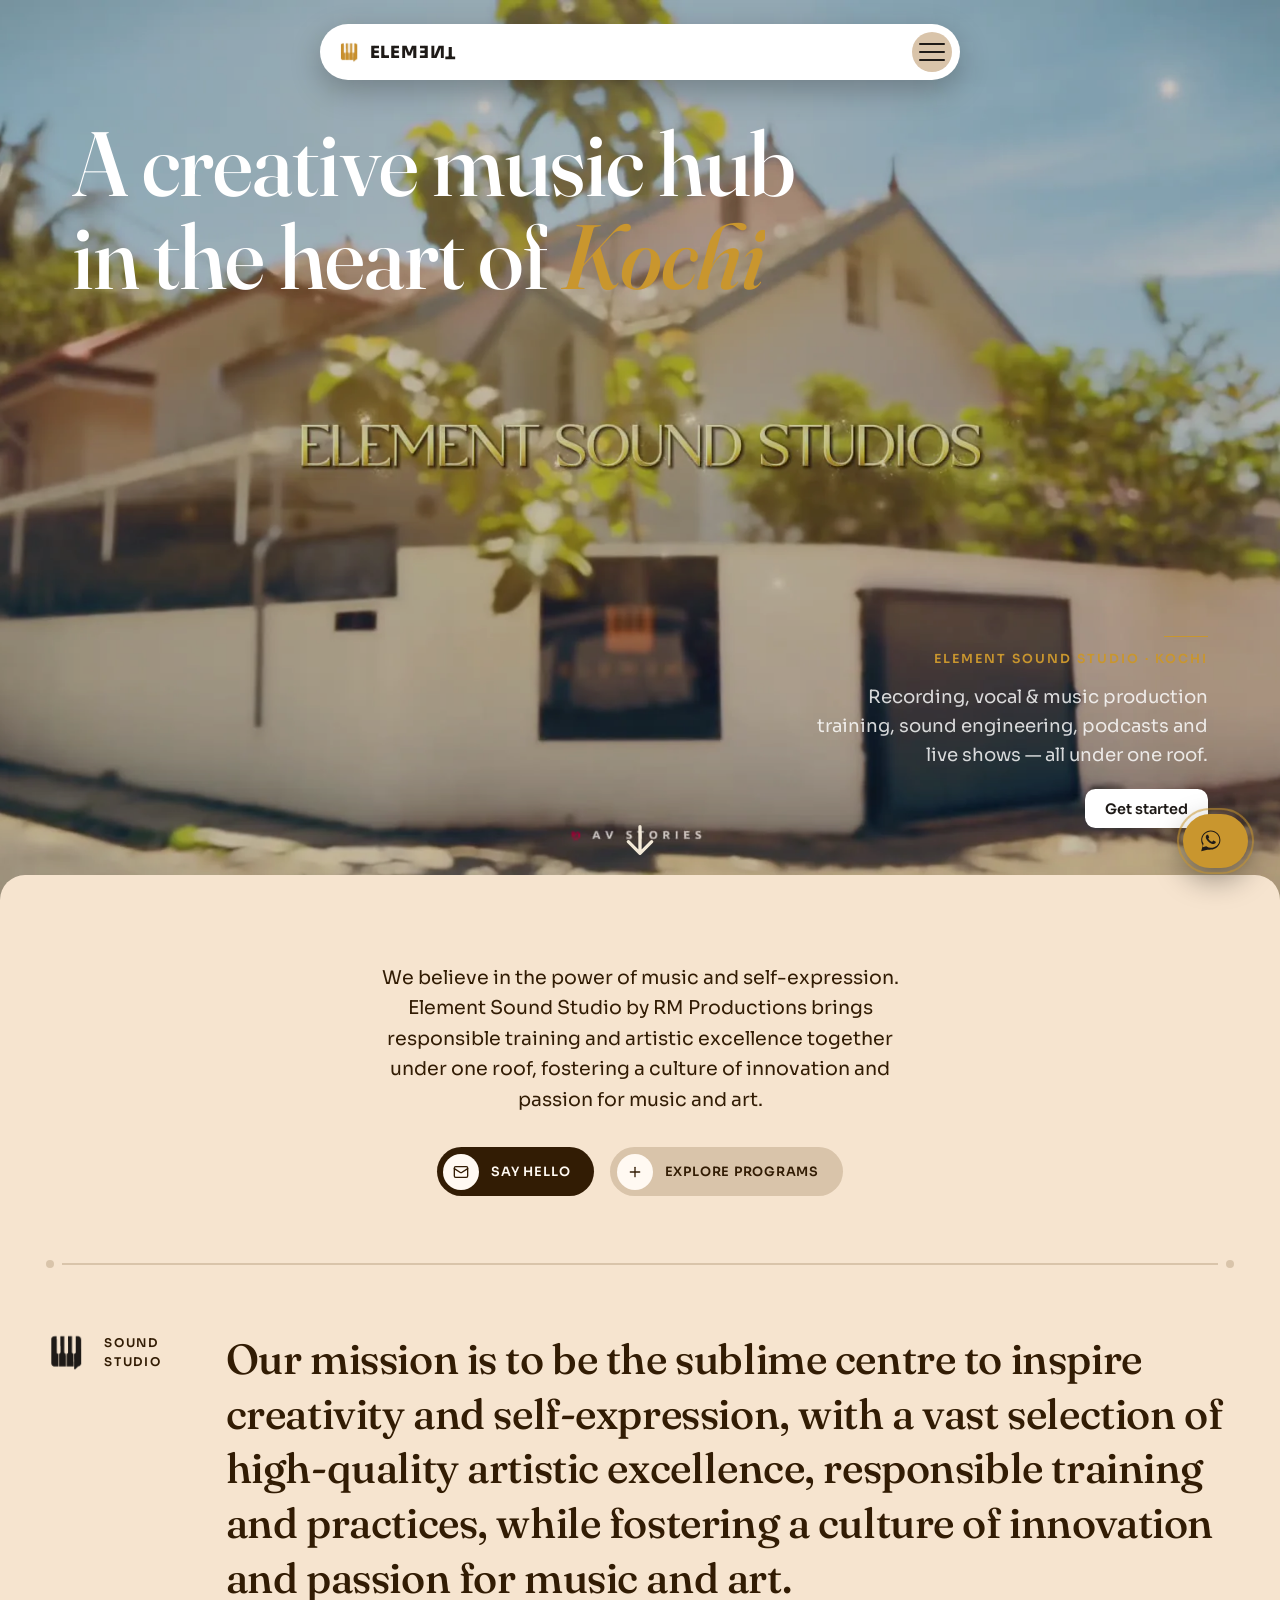
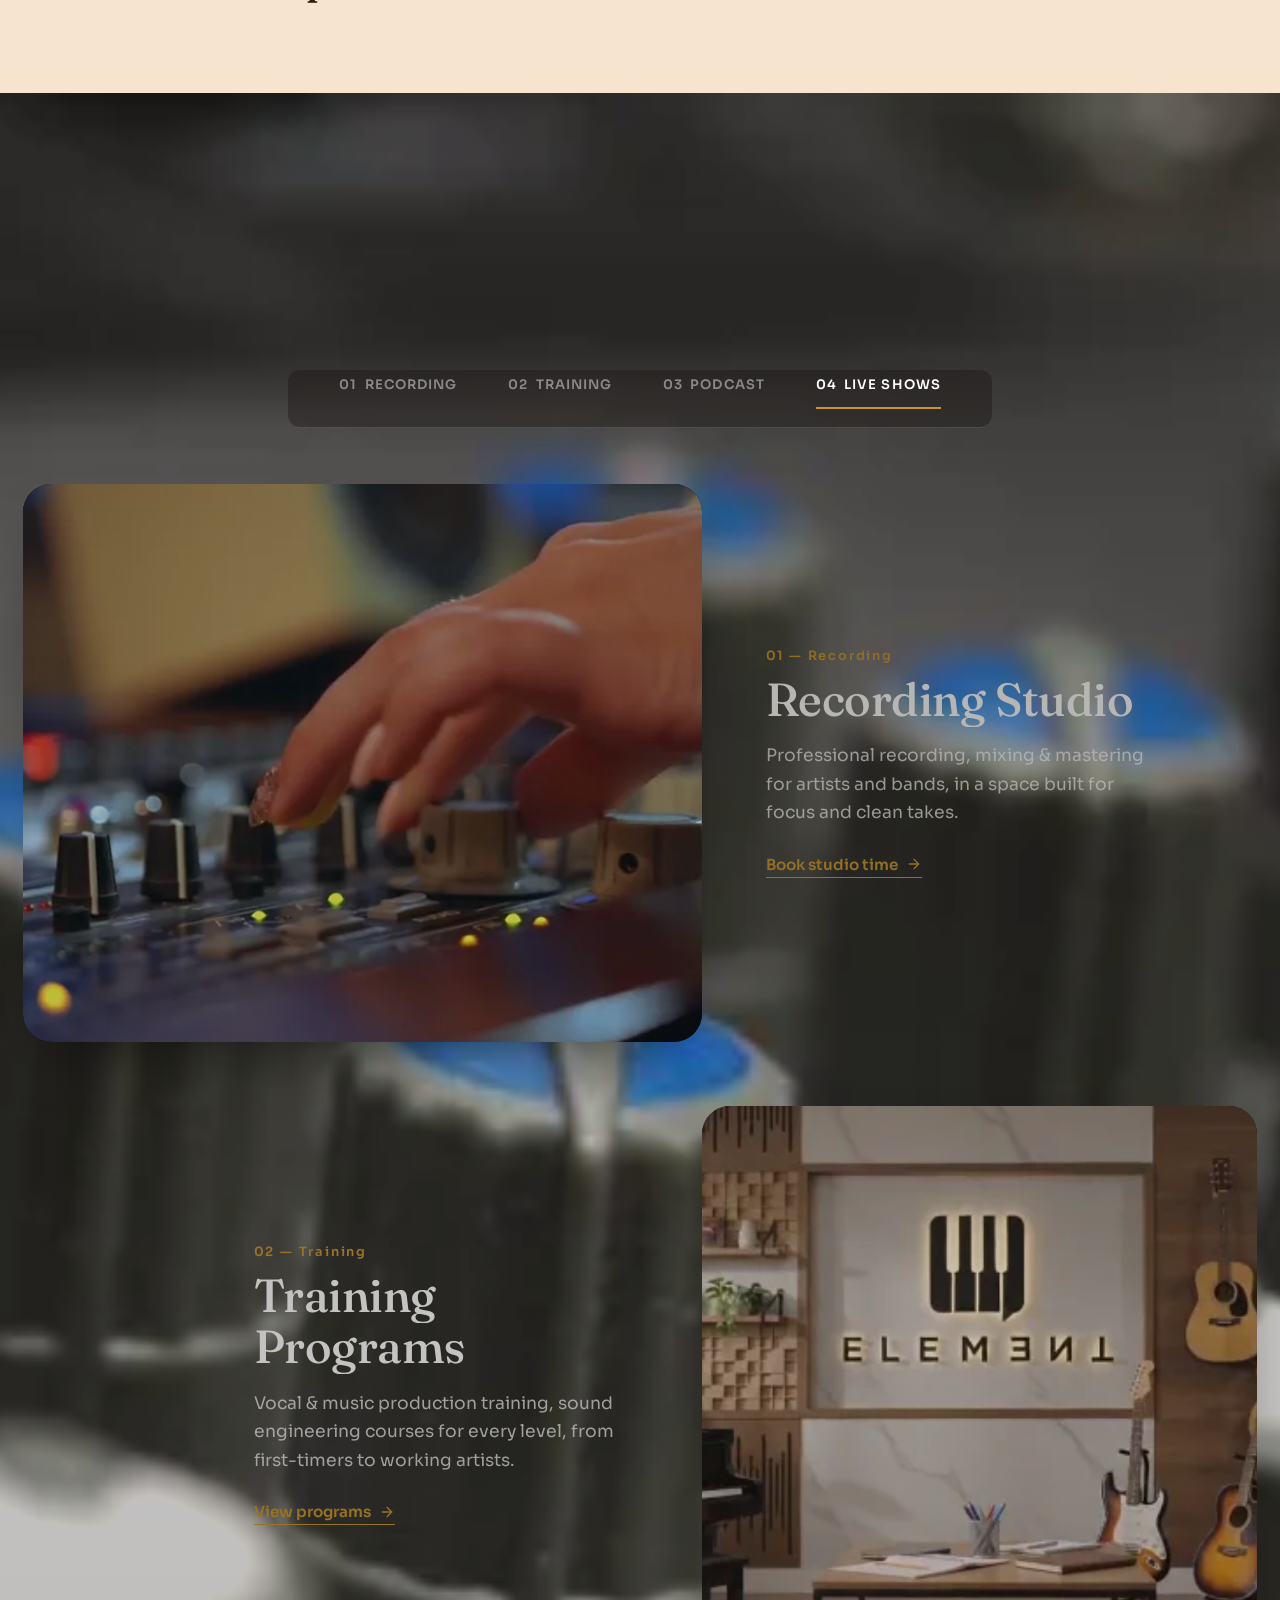
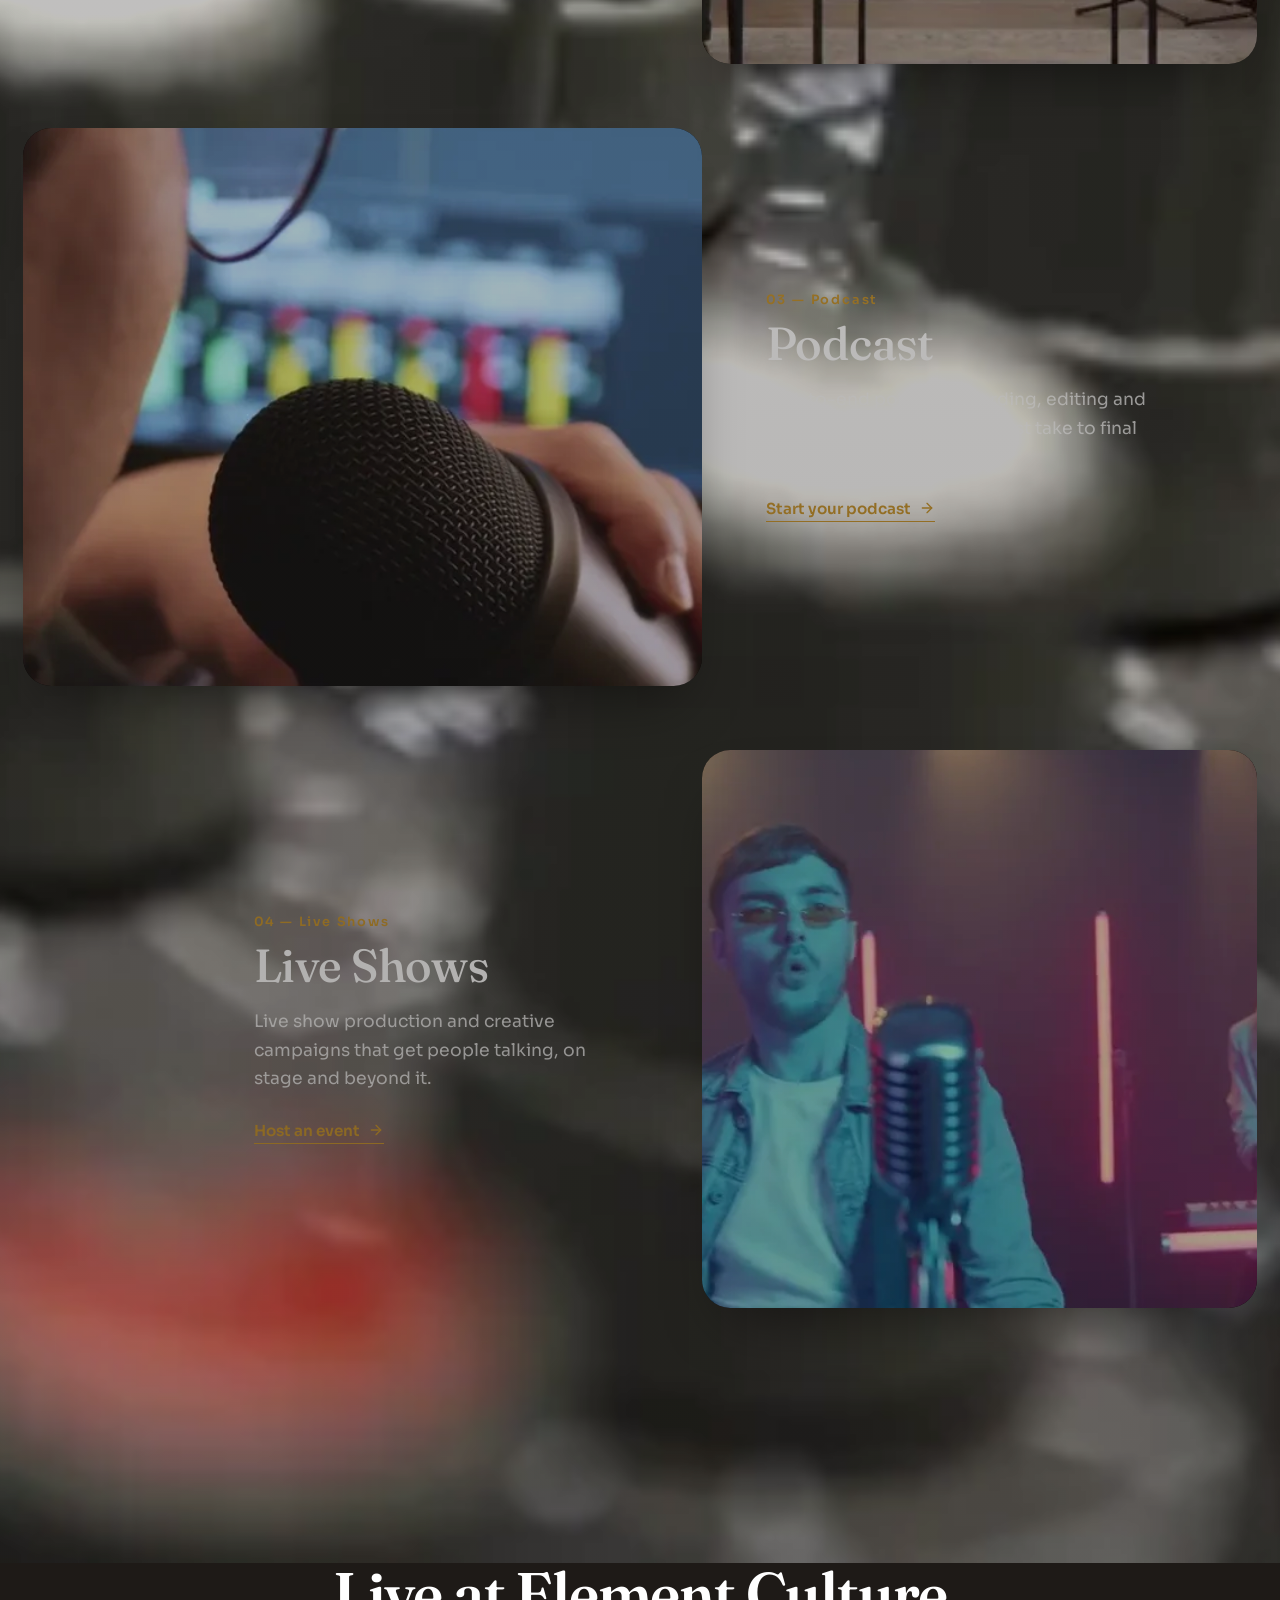
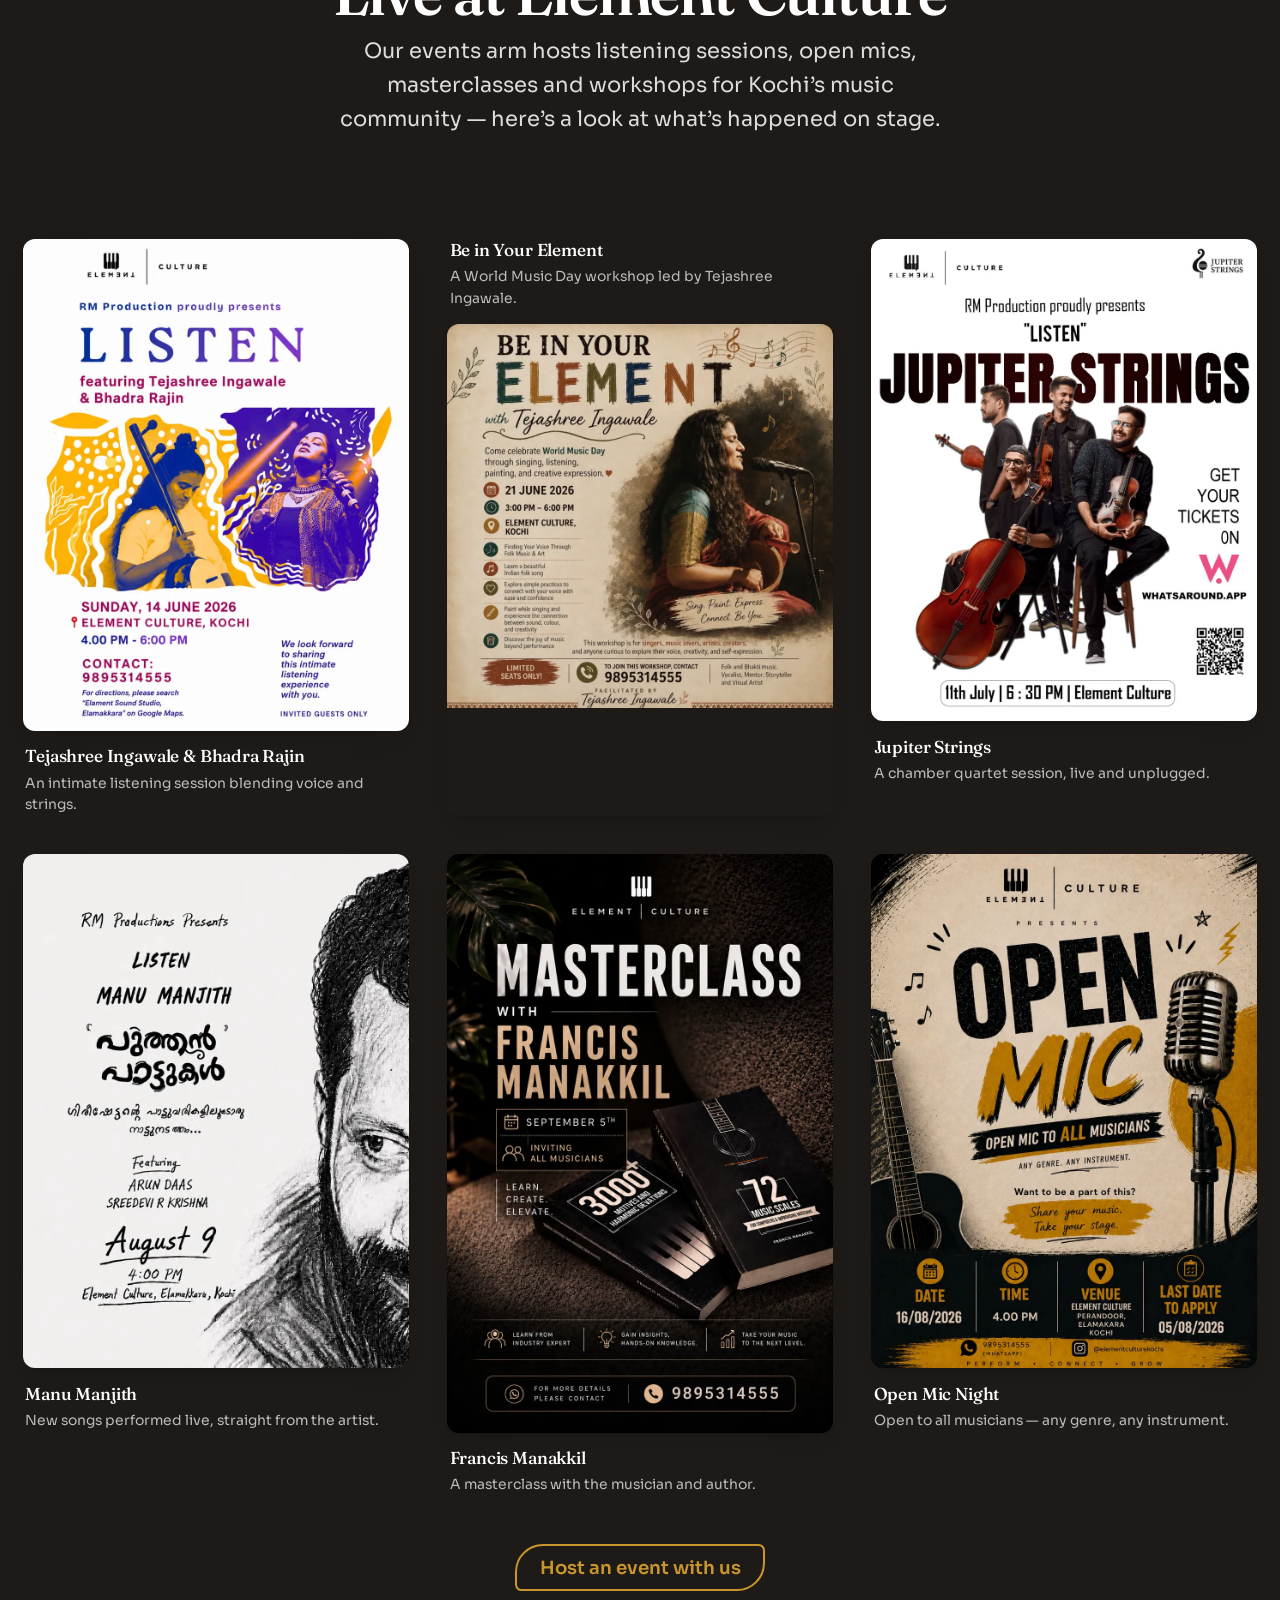
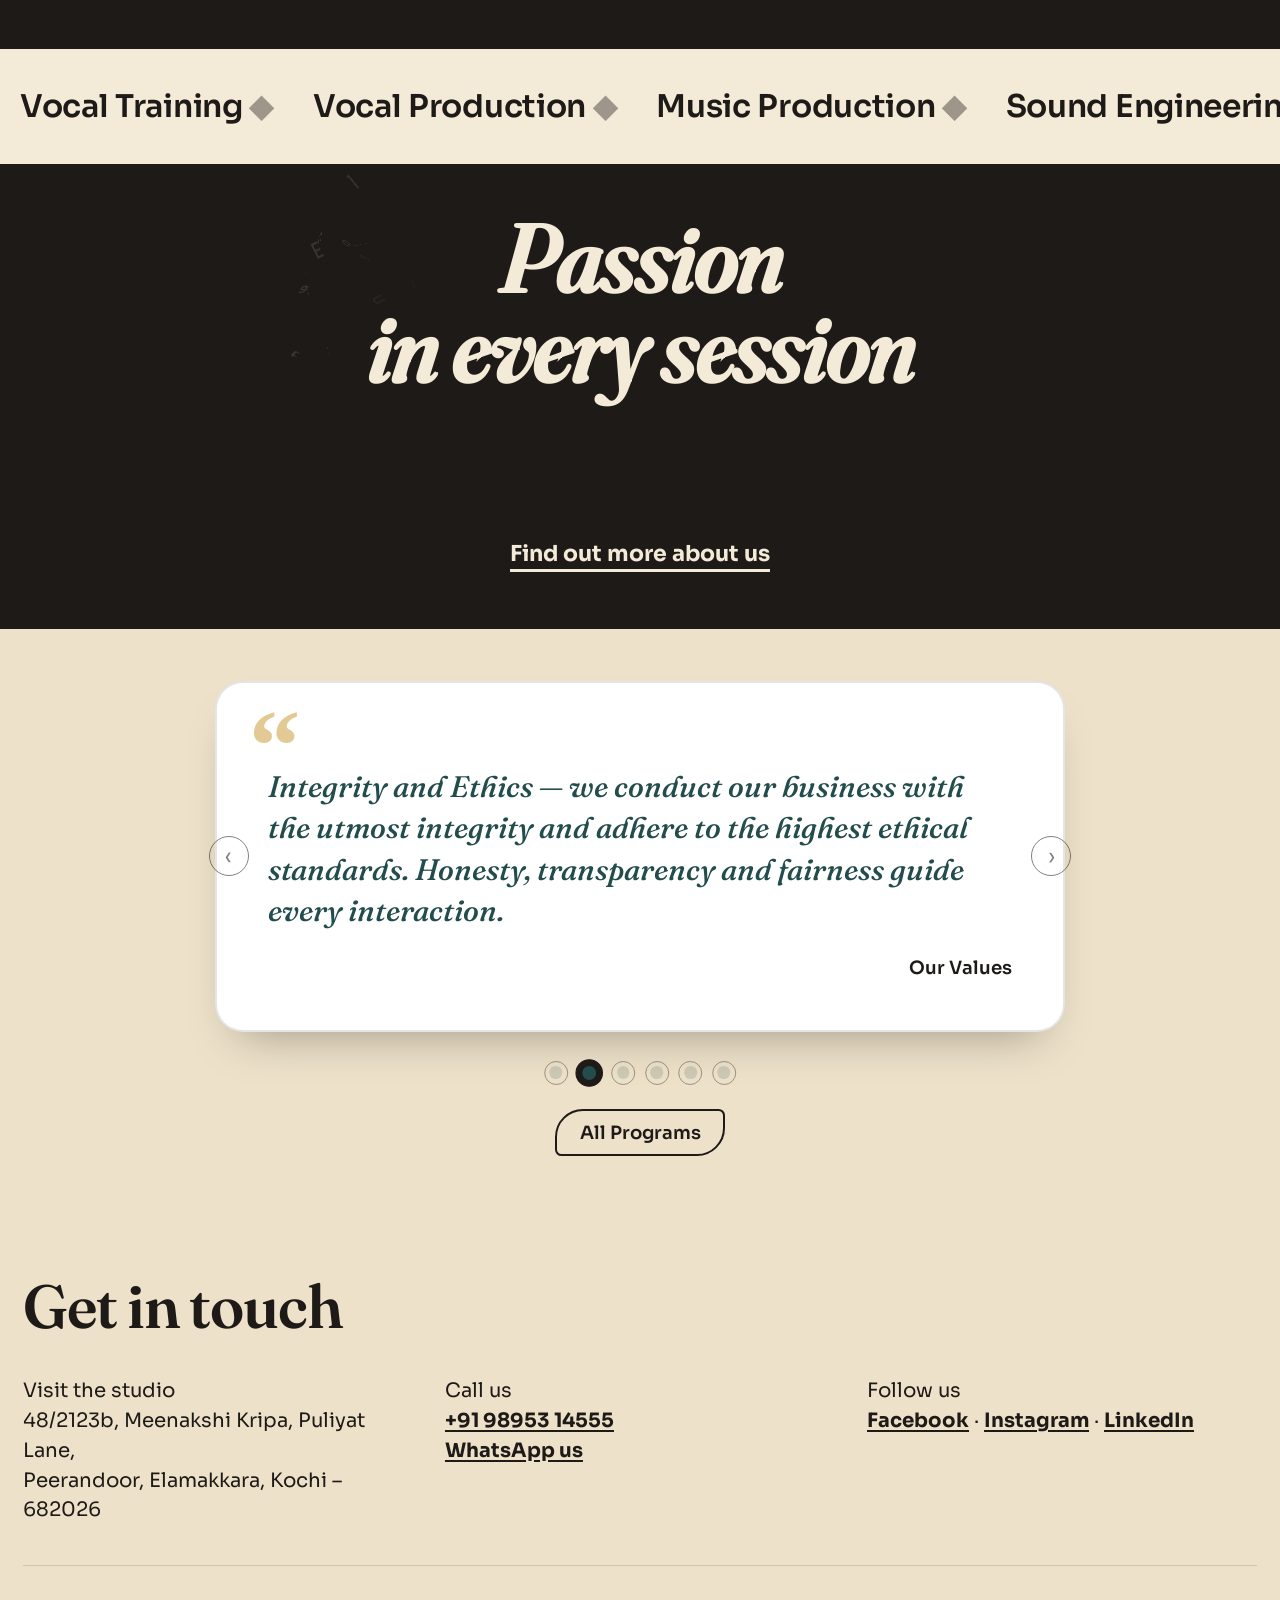
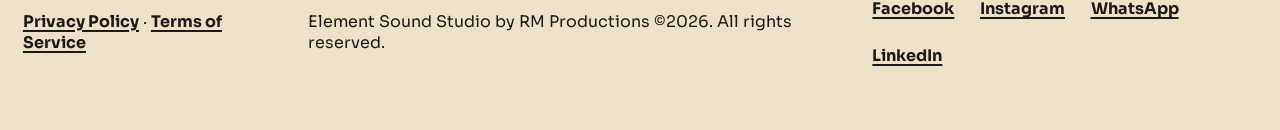
==== index.html @ 4e222128 "Initial commit Co-Authored-By: Claude Sonnet 5 <noreply@anthropic.com>" ====
<!DOCTYPE html>
<html lang="en-GB">
<head>
<meta charset="UTF-8" />
<meta name="viewport" content="width=device-width, initial-scale=1.0" />
<title>Element Sound Studio — Recording Studio &amp; Music Production Studio in Kochi</title>
<meta name="description" content="Element Sound Studio (Element Culture) is a recording studio and music production studio in Elamakkara, Kochi, offering professional audio recording, mixing &amp; mastering, vocal recording, sound engineering training and live music events." />
<meta name="keywords" content="Element Sound Studio, Element Culture, Recording Studio Kochi, Music Production Studio Kochi, Professional Audio Recording, Mixing and Mastering Kochi, Vocal Recording Studio, Sound Engineering, Music Production, Jamming Studio Kochi, Live Music Studio, Creative Hub Kochi, Music Events Kochi, Live Music Events, Open Mic Kochi, Music Workshops, Art and Culture Events, Artist Community Kochi" />
<meta name="author" content="Element Sound Studio by RM Productions" />
<link rel="canonical" href="https://elementkochi.com/index.html" />
<meta property="og:type" content="website" />
<meta property="og:site_name" content="Element Sound Studio" />
<meta property="og:locale" content="en_IN" />
<meta property="og:title" content="Element Sound Studio — Recording Studio &amp; Music Production Studio in Kochi" />
<meta property="og:description" content="A recording studio and music production studio in Kochi — professional audio recording, mixing &amp; mastering, vocal recording, sound engineering training and live music events at Element Culture." />
<meta property="og:image" content="https://elementkochi.com/public/IMG-20260723-WA0008.webp" />
<meta name="twitter:card" content="summary_large_image" />
<meta name="twitter:title" content="Element Sound Studio — Recording &amp; Music Production Studio, Kochi" />
<meta name="twitter:description" content="A recording studio and music production studio in Elamakkara, Kochi." />
<meta name="twitter:image" content="https://elementkochi.com/public/IMG-20260723-WA0008.webp" />
<meta name="geo.region" content="IN-KL" />
<meta name="geo.placename" content="Kochi" />
<meta name="theme-color" content="#1e1a17" />
<link rel="icon" href="favicon.ico" sizes="any">
<link rel="icon" type="image/png" sizes="32x32" href="public/icons/favicon-32.png">
<link rel="icon" type="image/png" sizes="16x16" href="public/icons/favicon-16.png">
<link rel="apple-touch-icon" href="public/icons/apple-touch-icon.png">
<link rel="manifest" href="site.webmanifest">
<link rel="preload" href="public/fonts/sora.woff2" as="font" type="font/woff2" crossorigin>
<link rel="preload" href="public/fonts/fraunces-normal.woff2" as="font" type="font/woff2" crossorigin>
<link rel="preload" href="style.min.css?v=7" as="style" onload="this.onload=null;this.rel='stylesheet'">
<noscript><link rel="stylesheet" href="style.min.css?v=7"></noscript>

<!-- Structured data -->
<script type="application/ld+json">
{
  "@context": "https://schema.org",
  "@type": "LocalBusiness",
  "name": "Element Sound Studio",
  "alternateName": "Element Culture",
  "description": "Recording studio and music production studio in Elamakkara, Kochi offering professional audio recording, mixing and mastering, vocal recording, sound engineering training, music production and live music events.",
  "url": "https://elementkochi.com/index.html",
  "telephone": "+919895314555",
  "priceRange": "₹1,250 - ₹20,000",
  "image": "https://elementkochi.com/public/element-logo-2.png",
  "address": {
    "@type": "PostalAddress",
    "streetAddress": "48/2123b, Meenakshi Kripa, Puliyat Lane, Peerandoor",
    "addressLocality": "Elamakkara, Kochi",
    "addressRegion": "Kerala",
    "postalCode": "682026",
    "addressCountry": "IN"
  },
  "areaServed": "Kochi, Kerala",
  "sameAs": [
    "https://www.instagram.com/elementsoundstudio_kochi/",
    "https://www.linkedin.com/posts/ranjith-meleppat-a00a542a_elementsoundstudio-elementculture-kochi-ugcPost-7476931120618475520-7l0K/"
  ],
  "makesOffer": [
    { "@type": "Offer", "itemOffered": { "@type": "Service", "name": "Vocal Training" }, "price": "2500", "priceCurrency": "INR" },
    { "@type": "Offer", "itemOffered": { "@type": "Service", "name": "Vocal Production" }, "price": "10000", "priceCurrency": "INR" },
    { "@type": "Offer", "itemOffered": { "@type": "Service", "name": "Music Production" }, "price": "20000", "priceCurrency": "INR" },
    { "@type": "Offer", "itemOffered": { "@type": "Service", "name": "Sound Engineering" }, "price": "20000", "priceCurrency": "INR" },
    { "@type": "Offer", "itemOffered": { "@type": "Service", "name": "Crochet Classes" }, "price": "2500", "priceCurrency": "INR" },
    { "@type": "Offer", "itemOffered": { "@type": "Service", "name": "Studio Time (per hour)" }, "price": "1250", "priceCurrency": "INR" }
  ]
}
</script>
<script type="application/ld+json">
{
  "@context": "https://schema.org",
  "@graph": [
    {
      "@type": "MusicEvent",
      "name": "Listen: Manu Manjith — Puthan Paattukal",
      "startDate": "2026-08-09T16:00:00+05:30",
      "location": { "@type": "Place", "name": "Element Culture", "address": "Peerandoor, Elamakkara, Kochi" },
      "performer": { "@type": "Person", "name": "Manu Manjith" },
      "organizer": { "@type": "Organization", "name": "RM Productions" },
      "eventStatus": "https://schema.org/EventScheduled",
      "eventAttendanceMode": "https://schema.org/OfflineEventAttendanceMode"
    },
    {
      "@type": "Event",
      "name": "Open Mic at Element Culture",
      "startDate": "2026-08-16T16:00:00+05:30",
      "location": { "@type": "Place", "name": "Element Culture", "address": "Perandoor, Elamakkara, Kochi" },
      "organizer": { "@type": "Organization", "name": "Element Culture" },
      "eventStatus": "https://schema.org/EventScheduled",
      "eventAttendanceMode": "https://schema.org/OfflineEventAttendanceMode"
    },
    {
      "@type": "Event",
      "name": "Masterclass with Francis Manakkil",
      "startDate": "2026-09-05",
      "location": { "@type": "Place", "name": "Element Culture", "address": "Peerandoor, Elamakkara, Kochi" },
      "organizer": { "@type": "Organization", "name": "Element Culture" },
      "eventStatus": "https://schema.org/EventScheduled",
      "eventAttendanceMode": "https://schema.org/OfflineEventAttendanceMode"
    }
  ]
}
</script>

<link rel="stylesheet" href="index-page.min.css?v=1">
</head>
<body>

<!-- Loader -->
<div class="loader" id="loader">
  <div class="loader__mark">
    <img class="loader__logo" src="public/icons/logo-icon-gold.png" width="56" height="50" alt="">
    <span class="loader__text wordmark">ELEM<span class="wordmark__flip">E</span><span class="wordmark__flip">N</span><span class="wordmark__flip--v">T</span></span>
  </div>
</div>

<main>

  <!-- Hero -->
  <section class="hero">
    <video class="hero__video" autoplay muted loop playsinline poster="public/poster-frames/element-v2.webp" fetchpriority="high">
      <source src="videos/element-v2-mobile.mp4" media="(max-width: 768px)">
      <source src="videos/element-v2.mp4">
    </video>
    <div class="hero__overlay"></div>

    <header class="site-header hero-navbar" id="siteHeader">
      <a href="index.html" class="brand-logo hero-navbar__brand" aria-label="Element Sound Studio home">
        <img src="public/icons/logo-icon-gold.png" width="200" height="180" alt="">
        <span class="wordmark">ELEM<span class="wordmark__flip">E</span><span class="wordmark__flip">N</span><span class="wordmark__flip--v">T</span></span>
      </a>
      <button class="menu-toggle" id="menuToggle" aria-label="Open menu" aria-expanded="false">
        <span></span><span></span><span></span>
      </button>
    </header>

    <div class="hero-kinetic" id="heroKinetic">
      <div class="hero-kinetic__primary" id="heroPrimary">
        <h1 class="hero-kinetic__heading" id="heroHeading">
          <span class="hk-line"><span class="hk-word"><span class="hk-word__inner">A</span></span> <span class="hk-word"><span class="hk-word__inner">creative</span></span> <span class="hk-word"><span class="hk-word__inner">music</span></span> <span class="hk-word"><span class="hk-word__inner">hub</span></span></span>
          <span class="hk-line"><span class="hk-word"><span class="hk-word__inner">in</span></span> <span class="hk-word"><span class="hk-word__inner">the</span></span> <span class="hk-word"><span class="hk-word__inner">heart</span></span> <span class="hk-word"><span class="hk-word__inner">of</span></span> <span class="hk-word hk-word--accent"><span class="hk-word__inner">Kochi</span></span></span>
        </h1>
      </div>
      <div class="hero-kinetic__secondary" id="heroSecondary">
        <span class="hero-kinetic__rule" aria-hidden="true"></span>
        <span class="hero-kinetic__eyebrow">Element Sound Studio &middot; Kochi</span>
        <p class="hero-kinetic__subtitle">Recording, vocal &amp; music production training, sound engineering, podcasts and live shows &mdash; all under one roof.</p>
        <div class="hero-kinetic__cta">
          <a href="https://wa.me/919895314555?text=Hi!%20I%20would%20like%20to%20know%20more%20about%20Element%20Sound%20Studio." target="_blank" rel="noopener" class="btn-solid">Get started</a>
        </div>
      </div>
    </div>

    <div class="scroll-prompt" id="scrollPrompt">
      <svg viewBox="0 0 24 24" fill="none" stroke="currentColor" stroke-width="2" stroke-linecap="round" stroke-linejoin="round">
        <path d="M12 4v16M5 13l7 7 7-7" />
      </svg>
    </div>
  </section>

  <!-- Overlap intro card -->
  <section class="overlap-intro">
    <div class="page-container">
      <p class="overlap-intro__lede">We believe in the power of music and self-expression. Element Sound Studio by RM Productions brings responsible training and artistic excellence together under one roof, fostering a culture of innovation and passion for music and art.</p>

      <div class="overlap-intro__actions">
        <a href="https://wa.me/919895314555?text=Hi!%20I%20would%20like%20to%20get%20in%20touch%20with%20Element%20Sound%20Studio." target="_blank" rel="noopener" class="pill-btn pill-btn--dark">
          <span class="pill-btn__icon"><svg viewBox="0 0 24 24" fill="none" stroke="currentColor" stroke-width="2" stroke-linecap="round" stroke-linejoin="round"><rect width="20" height="16" x="2" y="4" rx="2"/><path d="m22 7-8.97 5.7a1.94 1.94 0 0 1-2.06 0L2 7"/></svg></span>
          Say hello
        </a>
        <a href="programs.html" class="pill-btn pill-btn--muted">
          <span class="pill-btn__icon"><svg viewBox="0 0 24 24" fill="none" stroke="currentColor" stroke-width="2" stroke-linecap="round" stroke-linejoin="round"><path d="M5 12h14"/><path d="M12 5v14"/></svg></span>
          Explore programs
        </a>
      </div>

      <div class="dot-divider"><div class="dot-divider__line"></div></div>

      <div class="overlap-intro__footer">
        <div class="overlap-intro__mark">
          <img src="public/icons/logo-icon-dark.png" width="200" height="180" alt="Element Sound Studio">
          <span>Sound<br>Studio</span>
        </div>
        <p class="overlap-intro__statement">Our mission is to be the sublime centre to inspire creativity and self-expression, with a vast selection of high-quality artistic excellence, responsible training and practices, while fostering a culture of innovation and passion for music and art.</p>
      </div>
    </div>
  </section>

  <!-- Services: cinematic scroll-driven studio showcase -->
  <section class="features-section">
    <div class="features-section__bg" style="background-image:url('public/stock/production-console-800.webp');"></div>
    <div class="features-section__scrim"></div>
    <div class="page-container">

      <div class="studio-intro" id="studioIntro">
        <h2 class="features-section__heading">Every side of the studio,<br>one visit away</h2>
        <p>Recording, training and live sessions &mdash; all in one studio.</p>
      </div>

      <div class="showcase-shell">
        <nav class="showcase-index" id="showcaseIndex" aria-label="Jump to a studio area">
          <button type="button" class="showcase-index__item is-active" data-target="feature-recording">01 <span>Recording</span></button>
          <button type="button" class="showcase-index__item" data-target="feature-training">02 <span>Training</span></button>
          <button type="button" class="showcase-index__item" data-target="feature-podcast">03 <span>Podcast</span></button>
          <button type="button" class="showcase-index__item" data-target="feature-live">04 <span>Live Shows</span></button>
        </nav>

        <div class="studio-progress" id="studioProgress"></div>

        <div class="studio-rows-clip">
        <div class="studio-rows" id="studioRows">

          <article class="studio-row" id="feature-recording">
            <div class="studio-row__media">
              <div class="studio-row__media-inner">
                <video muted loop playsinline preload="metadata" poster="public/poster-frames/recording-studio.webp">
                  <source src="videos/recording-studio-mobile.mp4" media="(max-width: 768px)">
                  <source src="videos/recording-studio.mp4">
                </video>
              </div>
            </div>
            <div class="studio-row__content">
              <div class="studio-row__inner">
                <span class="studio-row__num">01 &mdash; Recording</span>
                <h3 class="studio-row__title"><span class="sr-word-mask"><span class="sr-word">Recording</span></span> <span class="sr-word-mask"><span class="sr-word">Studio</span></span></h3>
                <p class="studio-row__desc">Professional recording, mixing &amp; mastering for artists and bands, in a space built for focus and clean takes.</p>
                <a class="studio-row__cta" href="https://wa.me/919895314555?text=Hi!%20I%27d%20like%20to%20book%20studio%20time%20at%20Element%20Sound%20Studio." target="_blank" rel="noopener">
                  Book studio time
                  <svg viewBox="0 0 24 24" fill="none" stroke="currentColor" stroke-width="2" stroke-linecap="round" stroke-linejoin="round"><path d="M5 12h14"/><path d="m12 5 7 7-7 7"/></svg>
                </a>
              </div>
            </div>
          </article>

          <article class="studio-row" id="feature-training">
            <div class="studio-row__media">
              <div class="studio-row__media-inner">
                <video muted loop playsinline preload="metadata" poster="public/poster-frames/hero-v1.webp">
                  <source src="videos/hero-v1-mobile.mp4" media="(max-width: 768px)">
                  <source src="videos/hero-v1.mp4">
                </video>
              </div>
            </div>
            <div class="studio-row__content">
              <div class="studio-row__inner">
                <span class="studio-row__num">02 &mdash; Training</span>
                <h3 class="studio-row__title"><span class="sr-word-mask"><span class="sr-word">Training</span></span> <span class="sr-word-mask"><span class="sr-word">Programs</span></span></h3>
                <p class="studio-row__desc">Vocal &amp; music production training, sound engineering courses for every level, from first-timers to working artists.</p>
                <a class="studio-row__cta" href="programs.html">
                  View programs
                  <svg viewBox="0 0 24 24" fill="none" stroke="currentColor" stroke-width="2" stroke-linecap="round" stroke-linejoin="round"><path d="M5 12h14"/><path d="m12 5 7 7-7 7"/></svg>
                </a>
              </div>
            </div>
          </article>

          <article class="studio-row" id="feature-podcast">
            <div class="studio-row__media">
              <div class="studio-row__media-inner">
                <video muted loop playsinline preload="metadata" poster="public/poster-frames/podcast.webp">
                  <source src="videos/podcast-mobile.mp4" media="(max-width: 768px)">
                  <source src="videos/podcast.mp4">
                </video>
              </div>
            </div>
            <div class="studio-row__content">
              <div class="studio-row__inner">
                <span class="studio-row__num">03 &mdash; Podcast</span>
                <h3 class="studio-row__title"><span class="sr-word-mask"><span class="sr-word">Podcast</span></span></h3>
                <p class="studio-row__desc">End-to-end podcast recording, editing and production, handled from first take to final upload.</p>
                <a class="studio-row__cta" href="https://wa.me/919895314555?text=Hi!%20I%27d%20like%20to%20start%20a%20podcast%20at%20Element%20Sound%20Studio." target="_blank" rel="noopener">
                  Start your podcast
                  <svg viewBox="0 0 24 24" fill="none" stroke="currentColor" stroke-width="2" stroke-linecap="round" stroke-linejoin="round"><path d="M5 12h14"/><path d="m12 5 7 7-7 7"/></svg>
                </a>
              </div>
            </div>
          </article>

          <article class="studio-row" id="feature-live">
            <div class="studio-row__media">
              <div class="studio-row__media-inner">
                <video muted loop playsinline preload="metadata" poster="public/poster-frames/live-shows.webp">
                  <source src="videos/live-shows-mobile.mp4" media="(max-width: 768px)">
                  <source src="videos/live-shows.mp4">
                </video>
              </div>
            </div>
            <div class="studio-row__content">
              <div class="studio-row__inner">
                <span class="studio-row__num">04 &mdash; Live Shows</span>
                <h3 class="studio-row__title"><span class="sr-word-mask"><span class="sr-word">Live</span></span> <span class="sr-word-mask"><span class="sr-word">Shows</span></span></h3>
                <p class="studio-row__desc">Live show production and creative campaigns that get people talking, on stage and beyond it.</p>
                <a class="studio-row__cta" href="https://wa.me/919895314555?text=Hi!%20I%20would%20like%20to%20enquire%20about%20hosting%20an%20event%20at%20Element%20Culture." target="_blank" rel="noopener">
                  Host an event
                  <svg viewBox="0 0 24 24" fill="none" stroke="currentColor" stroke-width="2" stroke-linecap="round" stroke-linejoin="round"><path d="M5 12h14"/><path d="m12 5 7 7-7 7"/></svg>
                </a>
              </div>
            </div>
          </article>

        </div>
        </div>
      </div>

      <div class="studio-closing">
        <p>Ready to get started?</p>
        <a href="https://wa.me/919895314555?text=Hi!%20I%20would%20like%20to%20know%20more%20about%20Element%20Sound%20Studio." target="_blank" rel="noopener" class="btn-solid">Get started</a>
      </div>
    </div>
  </section>

  <!-- Live shows / events: natural-ratio cards -->
  <section class="projects-grid" style="padding-top:0;">
    <div class="page-container">
      <h2 class="band-heading" style="text-align:center;margin-bottom:.75rem;">Live at Element Culture</h2>
      <p style="max-width:38rem;margin:0 auto clamp(4.5rem,8vw,6.5rem);text-align:center;font-size:clamp(1.1rem,1rem + .4vw,1.375rem);line-height:1.6;opacity:.85;">Our events arm hosts listening sessions, open mics, masterclasses and workshops for Kochi&rsquo;s music community &mdash; here&rsquo;s a look at what&rsquo;s happened on stage.</p>

      <div class="live-grid" id="liveGrid">
        <a class="live-card" href="public/poster/EF3A1ED9-0968-4508-AC8C-62C7E5776F64.webp">
          <div class="live-card__media">
            <img src="public/poster/EF3A1ED9-0968-4508-AC8C-62C7E5776F64.webp" width="900" height="1148" alt="Listen: an intimate concert featuring Tejashree Ingawale and Bhadra Rajin at Element Culture" loading="lazy">
          </div>
          <div class="live-card__caption">
            <h3>Tejashree Ingawale &amp; Bhadra Rajin</h3>
            <p>An intimate listening session blending voice and strings.</p>
          </div>
        </a>
        <a class="live-card live-card--caption-top" href="public/poster/IMG_2916.webp">
          <div class="live-card__caption">
            <h3>Be in Your Element</h3>
            <p>A World Music Day workshop led by Tejashree Ingawale.</p>
          </div>
          <div class="live-card__media">
            <img src="public/poster/IMG_2916.webp" width="900" height="896" alt="Be in Your Element: a World Music Day workshop with Tejashree Ingawale" loading="lazy">
          </div>
        </a>
        <a class="live-card" href="public/poster/IMG_2911.webp">
          <div class="live-card__media">
            <img src="public/poster/IMG_2911.webp" width="900" height="1126" alt="Listen: a concert featuring the Jupiter Strings quartet" loading="lazy">
          </div>
          <div class="live-card__caption">
            <h3>Jupiter Strings</h3>
            <p>A chamber quartet session, live and unplugged.</p>
          </div>
        </a>
        <a class="live-card" href="public/poster/1f702618-6d98-40d3-8f14-9c155be0da4d.webp">
          <div class="live-card__media">
            <img src="public/poster/1f702618-6d98-40d3-8f14-9c155be0da4d.webp" width="900" height="1200" alt="Listen: Manu Manjith performing new songs at Element Culture" loading="lazy">
          </div>
          <div class="live-card__caption">
            <h3>Manu Manjith</h3>
            <p>New songs performed live, straight from the artist.</p>
          </div>
        </a>
        <a class="live-card" href="public/poster/DBC6F6D3-0160-4FD6-A62F-770EEC9E8287.webp">
          <div class="live-card__media">
            <img src="public/poster/DBC6F6D3-0160-4FD6-A62F-770EEC9E8287.webp" width="900" height="1350" alt="Masterclass with musician and author Francis Manakkil" loading="lazy">
          </div>
          <div class="live-card__caption">
            <h3>Francis Manakkil</h3>
            <p>A masterclass with the musician and author.</p>
          </div>
        </a>
        <a class="live-card" href="public/poster/CED9A60D-268D-42A4-A66B-20643A38387C.webp">
          <div class="live-card__media">
            <img src="public/poster/CED9A60D-268D-42A4-A66B-20643A38387C.webp" width="900" height="1200" alt="Open Mic night, open to all musicians, any genre and any instrument" loading="lazy">
          </div>
          <div class="live-card__caption">
            <h3>Open Mic Night</h3>
            <p>Open to all musicians &mdash; any genre, any instrument.</p>
          </div>
        </a>
      </div>

      <div style="text-align:center;margin-top:clamp(2rem,4vw,3rem);">
        <a href="https://wa.me/919895314555?text=Hi!%20I%20would%20like%20to%20enquire%20about%20hosting%20an%20event%20at%20Element%20Culture." target="_blank" rel="noopener" class="btn-pill" style="color:var(--color-brand-gold);border-color:var(--color-brand-gold);">Host an event with us</a>
      </div>
    </div>
  </section>

  <!-- Marquee -->
  <section class="marquee-section">
    <div class="marquee-track" id="marqueeTrack"></div>
  </section>

  <!-- Intro / animated heading (mission statement) -->
  <section class="intro-section">
    <div class="page-container">
      <h2 class="display-1 intro-heading" id="animatedHeading" data-word="Passion">
        <span class="letters" id="animatedLetters"></span>
        <span class="line2">in every session</span>
      </h2>
      <p class="fly-text" data-reverse="true" data-wind-angle="90" data-wind-strength="220" data-scatter="60" data-max-rotation="180" data-depth="80" data-order="ltr" data-start-y="0.85">Element Sound Studio by RM Productions is a recording studio and creative music hub in Elamakkara, Kochi. From vocal training to full production, we help artists of every level find their sound.</p>
      <div class="intro-link">
        <a href="about.html" id="findOutMoreLink">Find out more about us</a>
      </div>
    </div>
  </section>

  <!-- Values carousel -->
  <section class="testimonial-section">
    <div class="testimonial-inner">
      <div class="testimonial-card" id="testimonialCard">
        <button type="button" class="testimonial-arrow testimonial-arrow--prev" id="testimonialPrev" aria-label="Show previous value">&#8249;</button>

        <div id="testimonialSlides" aria-live="polite">
          <div class="testimonial-slide is-active" data-index="0">
            <blockquote>Quality and Excellence &mdash; we are committed to offering only the finest and most diverse range of services and continuously strive for excellence in every aspect of our operations.</blockquote>
            <p class="credit">Our Values</p>
          </div>
          <div class="testimonial-slide" data-index="1">
            <blockquote>Integrity and Ethics &mdash; we conduct our business with the utmost integrity and adhere to the highest ethical standards. Honesty, transparency and fairness guide every interaction.</blockquote>
            <p class="credit">Our Values</p>
          </div>
          <div class="testimonial-slide" data-index="2">
            <blockquote>Innovation and Adaptability &mdash; we continuously explore new trends, technologies and ideas to stay ahead in the music industry and meet evolving demands.</blockquote>
            <p class="credit">Our Values</p>
          </div>
          <div class="testimonial-slide" data-index="3">
            <blockquote>Sustainability and Social Responsibility &mdash; we are committed to minimising our environmental footprint and promoting sustainability throughout our operations.</blockquote>
            <p class="credit">Our Values</p>
          </div>
          <div class="testimonial-slide" data-index="4">
            <blockquote>Collaboration and Partnerships &mdash; we foster strong partnerships, understanding that collaboration is key to a robust and resilient creative ecosystem.</blockquote>
            <p class="credit">Our Values</p>
          </div>
          <div class="testimonial-slide" data-index="5">
            <blockquote>Compliance and Regulation &mdash; we strictly adhere to all relevant laws and regulations governing the industry and never compromise on compliance.</blockquote>
            <p class="credit">Our Values</p>
          </div>
        </div>

        <button type="button" class="testimonial-arrow testimonial-arrow--next" id="testimonialNext" aria-label="Show next value">&#8250;</button>
      </div>
      <div class="testimonial-dots" id="testimonialDots"></div>
    </div>
  </section>

  <div class="all-projects" style="background:var(--color-brand-parchment);padding-top:0;">
    <a href="programs.html" class="btn-pill" style="color:var(--color-brand-black);border-color:var(--color-brand-black);">All Programs</a>
  </div>

  <!-- Footer -->
  <footer class="site-footer">
    <div class="page-container">
      <h3>Get in touch</h3>
      <div class="footer-grid">
        <p>Visit the studio<br>48/2123b, Meenakshi Kripa, Puliyat Lane,<br>Peerandoor, Elamakkara, Kochi &ndash; 682026</p>
        <p>Call us<br><a href="tel:+919895314555">+91 98953 14555</a><br><a href="https://wa.me/919895314555" target="_blank" rel="noopener">WhatsApp us</a></p>
        <p>Follow us<br><a href="https://www.facebook.com/ranjith.meleppat/" target="_blank" rel="noopener">Facebook</a> &middot; <a href="https://www.instagram.com/elementsoundstudio_kochi/" target="_blank" rel="noopener">Instagram</a> &middot; <a href="https://www.linkedin.com/posts/ranjith-meleppat-a00a542a_elementsoundstudio-elementculture-kochi-ugcPost-7476931120618475520-7l0K/" target="_blank" rel="noopener">LinkedIn</a></p>
      </div>
      <div class="footer-bottom">
        <div class="footer-socials">
          <a href="https://www.facebook.com/ranjith.meleppat/" target="_blank" rel="noopener">Facebook</a>
          <a href="https://www.instagram.com/elementsoundstudio_kochi/" target="_blank" rel="noopener">Instagram</a>
          <a href="https://wa.me/919895314555" target="_blank" rel="noopener">WhatsApp</a>
          <a href="https://www.linkedin.com/posts/ranjith-meleppat-a00a542a_elementsoundstudio-elementculture-kochi-ugcPost-7476931120618475520-7l0K/" target="_blank" rel="noopener">LinkedIn</a>
        </div>
        <div class="footer-meta">
          <p><a href="privacy-policy.html">Privacy Policy</a> &middot; <a href="terms.html">Terms of Service</a></p>
          <p>Element Sound Studio by RM Productions &copy;2026. All rights reserved.</p>
        </div>
      </div>
    </div>
  </footer>

</main>

<!-- Fullscreen menu overlay -->
<div class="menu-overlay" id="menuOverlay">
  <nav class="menu-overlay__list">
    <a class="menu-overlay__item" href="about.html" data-color="#234C4C" data-hover="#B9C79A">About</a>
    <a class="menu-overlay__item" href="programs.html" data-color="#C9962E" data-hover="#F3EAD8">Programs</a>
    <a class="menu-overlay__item" href="team.html" data-color="#7A2E3A" data-hover="#E8C4B8">Team</a>
    <a class="menu-overlay__item" href="gallery.html" data-color="#6E7B4F" data-hover="#F3EAD8">Gallery</a>
    <a class="menu-overlay__item" href="contact.html" data-color="#B85C38" data-hover="#F3EAD8">Contact</a>
  </nav>
</div>

<!-- Lightbox: popup viewer for the "Live at Element Culture" images -->
<!-- FIX: Removed aria-hidden to prevent focus conflict warnings. visibility: hidden handles accessibility natively. -->
<div class="lightbox" id="lightbox">
  <button type="button" class="lightbox__close" id="lightboxClose" aria-label="Close image">&times;</button>
  <div class="lightbox__stage">
    <img src="" alt="" id="lightboxImg">
  </div>
</div>

<a class="whatsapp-fab" href="https://wa.me/919895314555?text=Hi!%20I%20would%20like%20to%20know%20more%20about%20Element%20Sound%20Studio." target="_blank" rel="noopener" aria-label="Chat with Element Sound Studio on WhatsApp">
  <svg viewBox="0 0 32 32" fill="currentColor" aria-hidden="true"><path d="M16.004 3C9.376 3 4 8.373 4 15c0 2.386.703 4.605 1.912 6.463L4 29l7.716-1.878A11.9 11.9 0 0 0 16.004 27C22.63 27 28 21.627 28 15S22.63 3 16.004 3zm0 21.75c-1.94 0-3.745-.57-5.264-1.55l-.377-.24-4.583 1.116 1.145-4.47-.246-.39A9.7 9.7 0 0 1 5.25 15c0-5.938 4.816-10.75 10.754-10.75S26.75 9.062 26.75 15 21.94 24.75 16.004 24.75zm5.63-8.02c-.31-.155-1.828-.902-2.11-1.005-.283-.103-.489-.155-.694.155-.207.31-.797 1.005-.978 1.21-.18.207-.36.232-.668.078-.31-.155-1.306-.481-2.487-1.534-.919-.82-1.539-1.832-1.72-2.14-.18-.31-.02-.478.135-.633.14-.138.31-.36.464-.54.155-.18.207-.31.31-.516.103-.207.052-.387-.026-.542-.078-.155-.694-1.672-.951-2.29-.25-.6-.505-.52-.694-.53l-.592-.01c-.207 0-.542.078-.826.387-.283.31-1.08 1.056-1.08 2.574s1.106 2.988 1.26 3.194c.155.207 2.177 3.324 5.276 4.66.737.318 1.312.508 1.76.65.74.235 1.412.202 1.944.123.593-.089 1.828-.747 2.086-1.468.258-.72.258-1.337.18-1.468-.077-.13-.283-.207-.593-.362z"/></svg>
  <span class="whatsapp-fab__label">Chat on WhatsApp</span>
</a>

<script src="script.min.js?v=5"></script>
<script src="vendor/gsap/gsap.min.js" defer></script>
<script src="vendor/gsap/ScrollTrigger.min.js" defer></script>
<script src="fly-text.min.js?v=5" defer></script>

<script>
  (function () {
    var track = document.getElementById('marqueeTrack');
    if (!track) return;
    var items = ['Vocal Training', 'Vocal Production', 'Music Production', 'Sound Engineering', 'Recording', 'Mixing', 'Mastering', 'Podcast', 'Live Shows', 'Crochet'];
    var html = '';
    [1, 2].forEach(function () {
      items.forEach(function (t) {
        html += '<span style="display:inline-block;font-size:clamp(1.25rem,1rem + 1.2vw,2rem);font-weight:600;letter-spacing:-.01em;margin:0 1.25rem;white-space:nowrap;">' + t + ' <span style="opacity:.4;">&#9670;</span></span>';
      });
    });
    track.innerHTML = html;
    track.style.alignItems = 'center';
  })();
</script>

<!-- 1a. Hero: assign staggered per-word reveal delays on load -->
<script>
(function () {
  var words = document.querySelectorAll('#heroKinetic .hk-word__inner');
  words.forEach(function (w, i) {
    w.style.setProperty('--hk-delay', (0.15 + i * 0.07) + 's');
  });
})();
</script>

<!-- 1b. Hero: scroll-linked kinetic drift -->
<script>
(function () {
  var heroSection = document.querySelector('.hero');
  var primary = document.getElementById('heroPrimary');
  var secondary = document.getElementById('heroSecondary');
  var words = document.querySelectorAll('#heroPrimary .hk-word__inner');
  if (!heroSection || !primary || !secondary) return;
  if (window.matchMedia('(prefers-reduced-motion: reduce)').matches) return;

  var ticking = false;
  function update() {
    var rect = heroSection.getBoundingClientRect();
    var progress = Math.min(Math.max(-rect.top / (rect.height || 1), 0), 1);

    primary.style.transform = 'translateY(' + (progress * -34) + 'px)';
    primary.style.opacity = 1 - progress * 0.9;

    secondary.style.transform = 'translateY(' + (progress * 46) + 'px)';
    secondary.style.opacity = 1 - progress * 0.9;

    words.forEach(function (w, i) {
      var dir = i % 2 === 0 ? 1 : -1;
      w.style.transform = 'translateY(0) rotate(' + (progress * dir * (1.5 + i * 0.4)) + 'deg)';
    });

    ticking = false;
  }
  window.addEventListener('scroll', function () {
    if (!ticking) { requestAnimationFrame(update); ticking = true; }
  }, { passive: true });
})();
</script>

<!-- 2a. Studio showcase — word-index setup + intro reveal -->
<script>
(function () {
  document.querySelectorAll('.studio-row .sr-word').forEach(function (w, i) {
    w.style.setProperty('--sr-delay', (i * 0.06) + 's');
  });

  var intro = document.getElementById('studioIntro');
  if (intro && 'IntersectionObserver' in window) {
    var io = new IntersectionObserver(function (entries) {
      entries.forEach(function (entry) {
        if (entry.isIntersecting) { entry.target.classList.add('is-inview'); io.unobserve(entry.target); }
      });
    }, { threshold: 0.3 });
    io.observe(intro);
  } else if (intro) {
    intro.classList.add('is-inview');
  }
})();
</script>

<!-- 2b. Studio showcase — desktop: play/pause in-view video, enter/exit content reveal -->
<script>
(function () {
  var rows = document.querySelectorAll('.studio-row');
  var indexItems = document.querySelectorAll('.showcase-index__item');
  if (!rows.length) return;

  rows.forEach(function (row) {
    var video = row.querySelector('video');
    if (!video) return;
    video.addEventListener('error', function () {
      console.error('[studio-row video failed] ' + row.id + ' — check that its <source> files exist:',
        Array.prototype.map.call(video.querySelectorAll('source'), function (s) { return s.src; }));
    });
  });

  function setActiveIndex(id) {
    indexItems.forEach(function (item) {
      item.classList.toggle('is-active', item.getAttribute('data-target') === id);
    });
  }

  indexItems.forEach(function (item) {
    item.addEventListener('click', function () {
      var targetId = item.getAttribute('data-target');
      var target = document.getElementById(targetId);
      if (!target) return;

      setActiveIndex(targetId);

      var rect = target.getBoundingClientRect();
      var targetTop = rect.top + window.pageYOffset;
      var centerOffset = Math.max((window.innerHeight - rect.height) / 2, 90);
      window.scrollTo({ top: targetTop - centerOffset, behavior: 'smooth' });

      var video = target.querySelector('video');
      if (video && video.play) { video.play().catch(function () {}); }
    });
  });

  if (!('IntersectionObserver' in window)) {
    rows.forEach(function (r) { r.classList.add('is-inview'); });
    return;
  }

  var observer = new IntersectionObserver(function (entries) {
    entries.forEach(function (entry) {
      var video = entry.target.querySelector('video');
      var isMobile = window.innerWidth <= 768;
      if (entry.isIntersecting && entry.intersectionRatio >= 0.4) {
        entry.target.classList.add('is-inview');
        if (!isMobile) {
          if (video && video.play) { video.play().catch(function () {}); }
          setActiveIndex(entry.target.id);
        }
      } else if (!isMobile) {
        entry.target.classList.remove('is-inview');
        if (video && video.pause) { video.pause(); }
      }
    });
  }, { threshold: [0, 0.4, 1] });
  rows.forEach(function (r) { observer.observe(r); });
})();
</script>

<!-- 2c. Studio showcase — mobile: auto-advancing slider -->
<script>
(function () {
  var track = document.getElementById('studioRows');
  var progressWrap = document.getElementById('studioProgress');
  var rows = track ? Array.prototype.slice.call(track.querySelectorAll('.studio-row')) : [];
  if (!track || !rows.length || !progressWrap) return;

  var mq = window.matchMedia('(max-width: 768px)');
  var reduceMotion = window.matchMedia('(prefers-reduced-motion: reduce)').matches;
  var current = 0;
  var timer = null;
  var resumeTimeout = null;

  var segs = rows.map(function () {
    var seg = document.createElement('div');
    seg.className = 'studio-progress__seg';
    var i = document.createElement('i');
    seg.appendChild(i);
    progressWrap.appendChild(seg);
    return seg;
  });

  function syncVideos() {
    rows.forEach(function (row, i) {
      var video = row.querySelector('video');
      if (!video) return;
      if (mq.matches) {
        if (i === current) {
          if (video.readyState === 0) { video.load(); }
          video.play && video.play().catch(function () {});
        } else {
          video.pause && video.pause();
        }
      }
    });
  }

  function render(restartSeg) {
    track.style.transform = 'translateX(-' + (current * 100) + '%)';
    segs.forEach(function (seg, i) {
      seg.classList.remove('is-active', 'is-done');
      if (i < current) { seg.classList.add('is-done'); }
      else if (i === current) {
        if (restartSeg) {
          var i_el = seg.querySelector('i');
          i_el.style.animation = 'none';
          void i_el.offsetWidth;
          i_el.style.animation = '';
        }
        seg.classList.add('is-active');
      }
    });
    syncVideos();
  }

  function goTo(i, restartSeg) {
    current = (i + rows.length) % rows.length;
    render(restartSeg !== false);
  }
  function next() { goTo(current + 1); }

  function stop() { if (timer) { clearInterval(timer); timer = null; } }
  function start() {
    stop();
    if (mq.matches && !reduceMotion) { timer = setInterval(next, 2000); }
  }

  track.addEventListener('touchstart', function () {
    stop();
    if (resumeTimeout) clearTimeout(resumeTimeout);
  }, { passive: true });

  var touchStartX = null;
  track.addEventListener('touchstart', function (e) { touchStartX = e.changedTouches[0].clientX; }, { passive: true });
  track.addEventListener('touchend', function (e) {
    if (touchStartX !== null) {
      var dx = e.changedTouches[0].clientX - touchStartX;
      if (Math.abs(dx) > 40) { dx < 0 ? next() : goTo(current - 1); }
      touchStartX = null;
    }
    if (resumeTimeout) clearTimeout(resumeTimeout);
    resumeTimeout = setTimeout(start, 2400);
  }, { passive: true });

  function onModeChange() {
    current = 0;
    track.style.transform = '';
    render(true);
    start();
  }
  if (mq.addEventListener) { mq.addEventListener('change', onModeChange); } else if (mq.addListener) { mq.addListener(onModeChange); }

  render(true);
  start();
})();
</script>

<!-- 3. Live at Element Culture: staggered scroll reveal -->
<script>
(function () {
  var cards = document.querySelectorAll('.live-card');
  if (!cards.length) return;

  cards.forEach(function (c, i) { c.style.setProperty('--i', i % 6); });

  if ('IntersectionObserver' in window) {
    var observer = new IntersectionObserver(function (entries) {
      entries.forEach(function (entry) {
        if (entry.isIntersecting) {
          entry.target.classList.add('is-visible');
          observer.unobserve(entry.target);
        }
      });
    }, { threshold: 0.15 });
    cards.forEach(function (c) { observer.observe(c); });
  } else {
    cards.forEach(function (c) { c.classList.add('is-visible'); });
  }
})();
</script>

<!-- 3b. Live at Element Culture: click an image to open it in a popup -->
<!-- FIX: Removed aria-hidden toggling. visibility: hidden natively handles screen readers. Added slight delay to focus() to prevent race condition warnings. -->
<script>
(function () {
  var lightbox = document.getElementById('lightbox');
  var img = document.getElementById('lightboxImg');
  var closeBtn = document.getElementById('lightboxClose');
  var cards = document.querySelectorAll('.live-card');
  if (!lightbox || !img || !closeBtn || !cards.length) return;

  function open(src, alt) {
    img.src = src;
    img.alt = alt || '';
    lightbox.classList.add('is-open');
    document.body.classList.add('lightbox-open');
    
    // Slight delay ensures the element is fully visible and rendered before focusing
    setTimeout(function() {
      closeBtn.focus();
    }, 50);
  }

  function close() {
    lightbox.classList.remove('is-open');
    document.body.classList.remove('lightbox-open');
    
    // Clear image source after transition to prevent flash on next open
    setTimeout(function() {
      if (!lightbox.classList.contains('is-open')) {
        img.src = '';
      }
    }, 350);
  }

  cards.forEach(function (card) {
    card.addEventListener('click', function (e) {
      e.preventDefault();
      var full = card.getAttribute('href');
      var thumb = card.querySelector('img');
      open(full, thumb ? thumb.alt : '');
    });
  });

  closeBtn.addEventListener('click', close);
  lightbox.addEventListener('click', function (e) {
    if (e.target === lightbox) close();
  });
  document.addEventListener('keydown', function (e) {
    if (e.key === 'Escape' && lightbox.classList.contains('is-open')) close();
  });
})();
</script>

<!-- 4. Testimonials: 2s autoplay + prev/next + dots + swipe -->
<script>
(function () {
  var slides = Array.prototype.slice.call(document.querySelectorAll('.testimonial-slide'));
  var dotsWrap = document.getElementById('testimonialDots');
  var prevBtn = document.getElementById('testimonialPrev');
  var nextBtn = document.getElementById('testimonialNext');
  var track = document.getElementById('testimonialSlides');
  if (!slides.length || !track || !dotsWrap) return;

  var reduceMotion = window.matchMedia('(prefers-reduced-motion: reduce)').matches;
  var AUTOPLAY_MS = 2000;
  var current = Math.max(0, slides.findIndex(function (s) { return s.classList.contains('is-active'); }));
  var timer = null;

  dotsWrap.innerHTML = '';
  var dots = slides.map(function (_, i) {
    var dot = document.createElement('button');
    dot.type = 'button';
    dot.className = 'testimonial-dot' + (i === current ? ' is-active' : '');
    dot.setAttribute('aria-label', 'Show value ' + (i + 1) + ' of ' + slides.length);
    dot.addEventListener('click', function () { goTo(i); restart(); });
    dotsWrap.appendChild(dot);
    return dot;
  });

  function render() {
    slides.forEach(function (s, i) { s.classList.toggle('is-active', i === current); });
    dots.forEach(function (d, i) { d.classList.toggle('is-active', i === current); });
  }
  function goTo(i) { current = (i + slides.length) % slides.length; render(); }
  function next() { goTo(current + 1); }
  function prev() { goTo(current - 1); }
  function stop() { if (timer) { clearInterval(timer); timer = null; } }
  function start() { stop(); if (!reduceMotion) { timer = setInterval(next, AUTOPLAY_MS); } }
  function restart() { start(); }

  if (prevBtn) prevBtn.addEventListener('click', function () { prev(); restart(); });
  if (nextBtn) nextBtn.addEventListener('click', function () { next(); restart(); });

  var touchStartX = null;
  track.addEventListener('touchstart', function (e) {
    touchStartX = e.changedTouches[0].clientX;
    stop();
  }, { passive: true });
  track.addEventListener('touchend', function (e) {
    if (touchStartX === null) { restart(); return; }
    var dx = e.changedTouches[0].clientX - touchStartX;
    if (Math.abs(dx) > 40) { dx < 0 ? next() : prev(); }
    touchStartX = null;
    restart();
  }, { passive: true });

  render();
  start();
})();
</script>
</body>
</html>
---- style.min.css ----
@keyframes loader-glow-orbit{0%,to{transform:translate(-50%,-50%) translate(5.5rem,0) scale(1);opacity:.8}25%{transform:translate(-50%,-50%) translate(0,-1.9rem) scale(.5);opacity:.3}50%{transform:translate(-50%,-50%) translate(-5.5rem,0) scale(1);opacity:.8}75%{transform:translate(-50%,-50%) translate(0,1.9rem) scale(1.35);opacity:1}}@keyframes loader-logo-pop{0%{opacity:0;transform:scale(.7) translateY(6px)}60%{opacity:1;transform:scale(1.08) translateY(0)}to{opacity:1;transform:scale(1) translateY(0)}}@keyframes loader-pop{0%{opacity:0;transform:scale(.85)}55%{opacity:1;transform:scale(1.04)}to{opacity:1;transform:scale(1)}}@keyframes scroll-bounce{0%,to{transform:translateY(0)}50%{transform:translateY(10px)}}@keyframes wave-scroll{0%{transform:translateX(0)}to{transform:translateX(-66.666%)}}@keyframes letter-jump{0%,to{transform:translateY(0) scale(1)}50%{transform:translateY(-20px) scale(1.1)}}@keyframes marquee{0%{transform:translateX(0)}to{transform:translateX(-50%)}}@keyframes fade-scale-in{0%{opacity:0;transform:scale(.96)}to{opacity:1;transform:scale(1)}}@keyframes whatsapp-pulse{0%{transform:scale(.92);opacity:.55}to{transform:scale(1.35);opacity:0}}@font-face{font-family:"Fraunces";font-style:italic;font-weight:500;font-display:swap;src:url(public/fonts/fraunces-italic.woff2)format("woff2")}@font-face{font-family:"Fraunces";font-style:normal;font-weight:300;font-display:swap;src:url(public/fonts/fraunces-normal.woff2)format("woff2")}@font-face{font-family:"Fraunces";font-style:normal;font-weight:500;font-display:swap;src:url(public/fonts/fraunces-normal.woff2)format("woff2")}@font-face{font-family:"Fraunces";font-style:normal;font-weight:600;font-display:swap;src:url(public/fonts/fraunces-normal.woff2)format("woff2")}@font-face{font-family:"Fraunces";font-style:normal;font-weight:700;font-display:swap;src:url(public/fonts/fraunces-normal.woff2)format("woff2")}@font-face{font-family:"Sora";font-style:normal;font-weight:400;font-display:swap;src:url(public/fonts/sora.woff2)format("woff2")}@font-face{font-family:"Sora";font-style:normal;font-weight:500;font-display:swap;src:url(public/fonts/sora.woff2)format("woff2")}@font-face{font-family:"Sora";font-style:normal;font-weight:600;font-display:swap;src:url(public/fonts/sora.woff2)format("woff2")}@font-face{font-family:"Sora";font-style:normal;font-weight:700;font-display:swap;src:url(public/fonts/sora.woff2)format("woff2")}@font-face{font-family:"Sora";font-style:normal;font-weight:800;font-display:swap;src:url(public/fonts/sora.woff2)format("woff2")}:root{--color-brand-gold:#C9962E;--color-brand-teal:#234C4C;--color-brand-cream:#F3EAD8;--color-brand-sage:#6E7B4F;--color-brand-wine:#7A2E3A;--color-brand-parchment:#EDE1C9;--color-brand-moss:#B9C79A;--color-brand-rust:#B85C38;--color-brand-blush:#E8C4B8;--color-brand-copper:#C97B4A;--color-brand-maroon:#8B2E2E;--color-brand-charcoal:#1E1A17;--color-brand-white:#FFFFFF;--color-brand-black:#1E1A17;--color-brand-ivory:#FFF9F2;--color-brand-tan:#D9C4AA;--color-brand-tan-dark:#CEBA9E;--overlap-cream:#F6E4CF;--overlap-ink:#321C04;--base-bg:var(--color-brand-charcoal);--base-fg:var(--color-brand-white);--accent-fg:243 234 216;--accent-bg:201 150 46;--footer-bg:237 225 201;--container-max:90rem;--gutter:clamp(1.5rem, .36rem + 1.79vw, 2.5rem);--block-gap:clamp(3rem, .71rem + 3.57vw, 5rem);--page-pad:clamp(1rem, -.71rem + 2.68vw, 2.5rem);--font-display:'Fraunces', Georgia, 'Times New Roman', serif;--font-body:'Sora', 'Helvetica Neue', Arial, sans-serif;color-scheme:dark}*{box-sizing:border-box}body,html{overflow-x:hidden}html{scroll-behavior:smooth}body{background:var(--base-bg);color:var(--base-fg);font-family:var(--font-body);font-weight:400;-webkit-font-smoothing:antialiased;-moz-osx-font-smoothing:grayscale}img,video{max-width:100%;display:block}a,button{color:inherit}a{text-decoration:none}button{font-family:inherit;background:0 0;border:0;cursor:pointer}body,p{margin:0}::selection{background:rgb(var(--accent-bg));color:rgb(var(--accent-fg))}.page-container{width:100%;max-width:calc(var(--container-max) + 2*var(--page-pad));margin:0 auto;padding-left:var(--page-pad);padding-right:var(--page-pad)}.gap-y-blocks{display:grid;row-gap:var(--block-gap)}.display-1,h1,h2,h3,h4{font-family:var(--font-display);font-weight:600}h1,h2,h3,h4{margin:0;letter-spacing:-.01em;line-height:1}.display-1{font-size:clamp(2.875rem,1.5rem + 5.5vw,11.25rem);line-height:.95;font-style:italic}.display-2,.display-3{font-family:var(--font-display);font-size:clamp(2.25rem,1.4rem + 3.4vw,5.625rem);line-height:.98;font-weight:500}.display-3{font-size:clamp(1.75rem,1.3rem + 1.8vw,3rem);line-height:1.02}.eyebrow.pill{display:inline-block;border:2px solid currentColor;border-radius:9999px;font-weight:600;font-size:clamp(1rem,.8rem + .5vw,1.5rem);padding:clamp(.25rem,.1rem + .5vw,.75rem) clamp(1rem,.7rem + .5vw,1.5rem)}.text-link{text-decoration:underline;text-decoration-thickness:3px;text-underline-offset:4px;transition:color .2s,opacity .2s}.faq-item summary:hover,.text-link:hover{opacity:.7}.btn-pill{display:inline-flex;align-items:center;justify-content:center;border:2px solid currentColor;border-radius:1.75rem .4rem 1.75rem .4rem;font-weight:600;font-size:clamp(1rem,.9rem + .3vw,1.25rem);padding:clamp(.5rem,.4rem + .3vw,.65rem) clamp(1.25rem,1rem + .5vw,1.5rem);cursor:pointer;transition:transform .25s ease,background-color .25s ease,color .25s ease}.btn-pill:hover{transform:scale(1.05);background:currentColor;border-radius:.4rem 1.75rem .4rem 1.75rem}.btn-pill:hover span{color:var(--btn-hover-fg, var(--base-bg))}.btn-pill span{transition:color .25s ease}.loader,.loader__mark{display:flex;align-items:center}.loader{position:fixed;inset:0;z-index:100;justify-content:center;background:var(--base-bg);transition:opacity .5s ease,visibility .5s ease}.loader.is-hidden{opacity:0;visibility:hidden;pointer-events:none}.loader__mark{position:relative;flex-direction:column;gap:clamp(.65rem,.4rem + 1vw,1.15rem)}.loader__mark::before{content:"";position:absolute;left:50%;top:50%;width:clamp(2rem,4.5vw,3.25rem);height:clamp(2rem,4.5vw,3.25rem);border-radius:50%;background:radial-gradient(circle,rgba(250,213,145,.95)0,rgba(201,150,46,.55) 45%,transparent 75%);filter:blur(3px);opacity:0;animation:loader-glow-orbit 2s cubic-bezier(.45,0,.55,1) .2s infinite;pointer-events:none}.loader__logo{width:clamp(2.75rem,1.5rem + 5vw,4.5rem);height:auto;display:block;opacity:0;transform:scale(.7) translateY(6px);animation:loader-logo-pop .8s cubic-bezier(.2,.8,.2,1) forwards}.loader__text{font-family:var(--font-display);font-style:italic;font-size:clamp(2rem,8vw,4rem);font-weight:600;letter-spacing:-.01em;color:var(--base-fg);opacity:0;transform:scale(.85);animation:loader-pop 1.1s cubic-bezier(.2,.8,.2,1) .22s forwards}.wordmark{font-family:"Sora",sans-serif;font-style:normal;font-weight:800;text-transform:uppercase;letter-spacing:.04em}.wordmark__flip{display:inline-block;transform:scaleX(-1)}.wordmark__flip--v{display:inline-block;transform:scaleY(-1)}.loader__text.wordmark{color:var(--color-brand-gold)}@media (prefers-reduced-motion:reduce){.loader__logo,.loader__text{animation:none!important;opacity:1!important;transform:none!important}.loader__mark::before{animation:none!important;opacity:.3!important;transform:translate(-50%,-50%) scale(.9)!important}}.brand-logo,.site-header{display:flex;align-items:center}.site-header{position:fixed;top:0;left:0;right:0;z-index:50;justify-content:space-between;padding:clamp(1rem,.8rem + .8vw,2.125rem) clamp(1.25rem,1rem + 1vw,2.4rem);pointer-events:none;color:rgb(var(--accent-fg));mix-blend-mode:normal;opacity:0;transition:opacity .6s ease .3s,color .3s ease}.hero-navbar.is-visible,.scroll-prompt.is-visible,.site-header.is-visible,.testimonial-dots button.is-active::before{opacity:1}body.dark-header .site-header{color:var(--base-fg)}.brand-logo{pointer-events:auto;font-size:clamp(1.25rem,1rem + 1vw,1.6rem);font-weight:700;letter-spacing:-.02em;gap:.5rem}.brand-logo__dot,.menu-toggle span{width:.5em;height:.5em;border-radius:50%;background:currentColor}.brand-logo img{height:1.5em;width:auto;display:block}.menu-toggle{pointer-events:auto;position:relative;width:clamp(2.5rem,2rem + 1.5vw,3rem);height:clamp(2.5rem,2rem + 1.5vw,3rem);display:flex;flex-direction:column;align-items:center;justify-content:center;gap:6px}.menu-toggle span{display:block;width:26px;height:2px;border-radius:2px;transition:transform .35s cubic-bezier(.68,-.4,.27,1.4),opacity .25s ease}.menu-toggle.is-open span:nth-child(1){transform:translateY(8px) rotate(45deg)}.menu-toggle.is-open span:nth-child(2){opacity:0}.menu-toggle.is-open span:nth-child(3){transform:translateY(-8px) rotate(-45deg)}.hero{position:relative;height:100dvh;overflow:hidden;background:var(--base-bg)}.hero__video{position:absolute;inset:0;width:100%;height:100%;object-fit:cover;z-index:1}.hero__overlay{position:absolute;inset:0;z-index:2;background:rgba(0,0,0,.2);pointer-events:none}.hero__video-fallback{position:absolute;inset:0;background:radial-gradient(circle at 50% 30%,#4d3fff 0,#1e1e23 70%)}.scroll-prompt{position:absolute;bottom:clamp(1.25rem,4vw,2.5rem);left:50%;transform:translateX(-50%);z-index:6;width:2.5rem;height:2.5rem;color:rgb(var(--accent-fg));opacity:0;transition:opacity .4s ease .2s}.scroll-prompt svg,.wave-divider svg{width:100%;height:100%;animation:scroll-bounce 1.6s ease-in-out infinite;will-change:transform}.hero-navbar,.hero-navbar__brand{display:flex;align-items:center;gap:.5rem}.hero-navbar{position:absolute;top:clamp(1rem,2vw,1.5rem);left:50%;transform:translateX(-50%);z-index:50;background:var(--color-brand-white);color:var(--color-brand-black);border-radius:9999px;padding:.5rem .5rem .5rem 1.1rem;box-shadow:0 10px 30px rgba(0,0,0,.25);opacity:0;transition:opacity .6s ease .3s}.hero-navbar__brand{font-weight:700;font-size:1.05rem;letter-spacing:-.02em;white-space:nowrap}.hero-navbar__brand img{height:1.35rem;width:auto;display:block}.dot-divider::after,.dot-divider::before,.hero-navbar .menu-toggle{width:2.5rem;height:2.5rem;background:var(--color-brand-tan);border-radius:50%}.hero-navbar .menu-toggle span{background:var(--color-brand-black)}.hero__content{position:absolute;inset:0;z-index:4;display:flex;flex-direction:column;align-items:center;justify-content:flex-end;text-align:center;padding:clamp(1.5rem,4vw,2.5rem) clamp(1.25rem,4vw,2.5rem) clamp(3rem,6vw,4rem)}.hero__heading{font-family:var(--font-display);color:#fff;font-weight:500;font-size:clamp(2.5rem,1.6rem + 6vw,6rem);line-height:1.05;letter-spacing:-.02em}.hero__heading em{font-style:italic;font-weight:500}.hero__subtitle{margin-top:clamp(.75rem,2vw,1.25rem);max-width:30rem;color:rgba(255,255,255,.82);font-size:clamp(.95rem,.9rem + .3vw,1.1rem);font-weight:500;line-height:1.5}.hero__cta-bar{margin-top:clamp(1.25rem,3vw,2rem);display:flex;align-items:center;gap:1rem;background:rgba(0,0,0,.25);backdrop-filter:blur(10px);-webkit-backdrop-filter:blur(10px);border-radius:.9rem;padding:.35rem .35rem .35rem 1.25rem;max-width:calc(100vw - 2.5rem)}.hero__cta-bar span{color:#fff;font-size:.9rem;font-weight:500}.btn-solid{flex:0 0 auto;display:inline-block;background:#fff;color:var(--color-brand-black);font-size:.9rem;font-weight:600;padding:.65rem 1.25rem;border-radius:.65rem;white-space:nowrap;transition:background-color .2s ease}.btn-solid:hover{background:rgba(255,255,255,.9)}@media (max-width:560px){.hero__cta-bar span.is-long{display:none}}@media (min-width:561px){.hero__cta-bar span.is-short{display:none}}.wave-divider{position:relative;width:100%;overflow:hidden;line-height:0;z-index:2;margin-bottom:-1px}.wave-divider svg{width:300%;max-width:none;height:auto;fill:var(--base-bg);animation:wave-scroll 30s linear infinite}.overlap-intro{position:relative;z-index:3;background:var(--overlap-cream);color:var(--overlap-ink);border-radius:25px 25px 0 0;margin-top:-25px;padding:clamp(3.25rem,1.5rem + 5vw,8rem) var(--page-pad)}.overlap-intro__lede{max-width:34rem;margin:0 auto;text-align:center;font-size:clamp(1rem,.95rem + .3vw,1.2rem);line-height:1.6}.overlap-intro__actions{display:flex;flex-wrap:wrap;justify-content:center;gap:1rem;margin:clamp(1.5rem,3vw,2rem) auto 0}.overlap-intro__mark span,.pill-btn{font-weight:600;text-transform:uppercase}.pill-btn{display:inline-flex;align-items:center;gap:.75rem;border-radius:9999px;padding:.4rem 1.5rem .4rem .4rem;font-size:.8rem;letter-spacing:.06em;transition:background-color .2s ease}.pill-btn__icon{flex:0 0 auto;width:2.25rem;height:2.25rem;border-radius:50%;background:var(--color-brand-ivory);color:var(--overlap-ink);display:flex;align-items:center;justify-content:center}.pill-btn__icon svg{width:1rem;height:1rem}.pill-btn--dark{background:var(--overlap-ink);color:var(--color-brand-ivory)}.pill-btn--dark:hover{background:#1f1003}.pill-btn--muted{background:var(--color-brand-tan);color:var(--overlap-ink)}.pill-btn--muted:hover{background:var(--color-brand-tan-dark)}.pill-btn--muted .pill-btn__icon{background:var(--color-brand-ivory)}.dot-divider{display:flex;align-items:center;gap:.5rem;margin:clamp(2.5rem,5vw,4rem)0}.dot-divider::after,.dot-divider::before{content:"";width:.5rem;height:.5rem;flex:0 0 auto}.dot-divider__line{flex:1 1 auto;height:2px;background:var(--color-brand-tan)}.overlap-intro__footer{max-width:var(--container-max);margin:0 auto;display:flex;flex-direction:column;gap:2rem}@media (min-width:768px){.overlap-intro__footer{flex-direction:row;align-items:flex-start;gap:4rem}}.overlap-intro__mark{display:flex;align-items:center;gap:.85rem;flex:0 0 auto}.overlap-intro__mark img{height:2.5rem;width:auto}.overlap-intro__mark span{font-size:.75rem;letter-spacing:.15em;line-height:1.6}.overlap-intro__statement{font-family:var(--font-display);font-weight:400;font-size:clamp(1.5rem,1.1rem + 2.4vw,2.625rem);line-height:1.3;letter-spacing:-.01em}.features-section{position:relative;z-index:3;overflow:hidden;color:#fff;padding:clamp(3rem,5vw,6rem)0 clamp(4rem,8vw,8rem)}.features-section__bg{position:absolute;inset:0;z-index:0;background-size:cover;background-position:center}.features-section__scrim{position:absolute;inset:0;z-index:1;background:rgba(10,8,6,.74)}.features-section__grid{position:relative;z-index:2;display:grid;gap:clamp(2.5rem,5vw,4rem)}@media (min-width:1024px){.features-section__grid{grid-template-columns:380px 1fr;gap:clamp(3rem,6vw,6rem);align-items:start}}.features-section__heading{font-family:var(--font-display);font-weight:500;font-size:clamp(1.75rem,1.3rem + 2.6vw,2.875rem);line-height:1.15;color:#fff}.features-nav{display:flex;gap:.6rem;margin-top:1.5rem;overflow-x:auto;scrollbar-width:none;-webkit-overflow-scrolling:touch;padding-bottom:.25rem}.features-nav::-webkit-scrollbar{display:none}.features-nav__btn{flex:0 0 auto;white-space:nowrap;text-align:left;padding:.7rem 1.1rem;border-radius:.75rem;background:rgba(0,0,0,.25);color:rgba(255,255,255,.55);font-weight:600;font-size:.9rem;transition:background-color .25s ease,color .25s ease}.features-nav__btn.is-active{background:rgba(0,0,0,.4);color:#fff}@media (min-width:1024px){.features-section__intro{position:sticky;top:0;min-height:100vh;display:flex;flex-direction:column;justify-content:center;padding:4rem 0}.features-nav{flex-direction:column;overflow:visible;margin-top:2.5rem}.features-nav__btn{white-space:normal;padding:.85rem 1.1rem;font-size:.95rem}}.features-section__cta{display:flex;align-items:center;gap:1rem;flex-wrap:wrap;margin-top:1.75rem}.features-section__cta span{color:rgba(255,255,255,.7);font-size:.85rem;max-width:16rem;line-height:1.5}@media (min-width:1024px){.features-section__cta{margin-top:2.5rem}.features-section__cta span{font-size:.9rem}}.features-section__cards{display:grid;gap:clamp(1.5rem,3vw,2.5rem)}@media (max-width:1023px){.features-section__cards{display:flex;gap:1rem;overflow-x:auto;scroll-snap-type:x mandatory;-webkit-overflow-scrolling:touch;scrollbar-width:none;margin:0 calc(-1*var(--page-pad));padding:.25rem var(--page-pad) 1rem}.features-section__cards::-webkit-scrollbar{display:none}.feature-card{scroll-snap-align:center;flex:0 0 85%;max-width:24rem}}.feature-card{background:rgba(0,0,0,.22);backdrop-filter:blur(6px);-webkit-backdrop-filter:blur(6px);border:1px solid rgba(255,255,255,.08);border-radius:1.5rem;padding:clamp(1.5rem,3vw,2.5rem);opacity:0;transform:translateX(40px);transition:opacity .6s ease-out,transform .6s ease-out}.feature-card.is-visible{opacity:1;transform:translateX(0)}.feature-card__icon{display:flex;align-items:center;justify-content:center;width:2.75rem;height:2.75rem;border-radius:50%;background:rgba(255,255,255,.12);color:#fff;margin-bottom:1.1rem}.feature-card__icon svg{width:1.3rem;height:1.3rem}.feature-card__title{font-size:clamp(1.25rem,1rem + 1vw,1.5rem);font-weight:600;margin-bottom:1.25rem}.feature-card__title a{color:#fff}.feature-card__media{position:relative;aspect-ratio:16/9;border-radius:1rem;overflow:hidden;background:rgba(0,0,0,.3);margin-bottom:1.25rem}.feature-card__media img,.feature-card__media video,.project-card__img-wrap.is-photo img{width:100%;height:100%;object-fit:cover}.feature-card__desc{color:rgba(255,255,255,.65);font-size:clamp(.9rem,.85rem + .3vw,1.05rem);line-height:1.6}.intro-section{position:relative;z-index:3;background:var(--base-bg);color:rgb(var(--accent-fg));text-align:center;padding-top:clamp(2rem,4vw,4rem);padding-bottom:var(--block-gap)}.intro-heading{margin:0 0 clamp(1rem,2vw,2rem)}.intro-heading .letter{display:inline-block;opacity:0;transform:translateY(.4em);transition:opacity .5s ease,transform .5s cubic-bezier(.2,.8,.2,1);cursor:pointer;user-select:none}.intro-heading.in-view .letter{opacity:1;transform:translateY(0)}.intro-heading .letter.jump{animation:letter-jump .5s cubic-bezier(.68,-.55,.265,1.55)}.intro-heading .line2{display:block}.intro-section p{max-width:42rem;margin:0 auto;font-size:clamp(1rem,.9rem + .5vw,1.25rem);line-height:1.6;opacity:.92}.intro-link{display:inline-block;margin-top:1.5rem}.intro-link a{font-weight:700;font-size:clamp(1.125rem,1rem + .5vw,1.375rem);border-bottom:3px solid currentColor;padding-bottom:2px;display:inline-flex}.intro-link .char{display:inline-block;transition:transform .3s cubic-bezier(.2,.8,.2,1);transition-delay:calc(var(--i)*18ms)}.intro-link a:hover .char{transform:translateY(-6px)}.projects-grid{position:relative;z-index:3;background:var(--base-bg);padding-bottom:var(--block-gap)}.cards,.projects-grid .cards{display:grid;grid-template-columns:1fr;gap:var(--gutter)}@media (min-width:640px){.cards,.projects-grid .cards{grid-template-columns:1fr 1fr}}.cards--3{grid-template-columns:1fr}@media (min-width:640px){.cards--3{grid-template-columns:repeat(3,1fr)}}.project-card{position:relative;display:block;aspect-ratio:3/2;border-radius:2rem .5rem 2rem .5rem;overflow:hidden;background:var(--card-color, #ffcd00);color:var(--color-brand-black)}@media (min-width:1024px){.project-card{aspect-ratio:4/3}}.project-card__img-wrap{position:absolute;inset:0;display:flex;align-items:center;justify-content:center;padding:8%}.project-card__img-wrap img{width:auto;height:100%;object-fit:contain;transition:transform .5s cubic-bezier(.2,.8,.2,1)}.project-card:hover .project-card__img-wrap img{transform:scale(1.06) translateY(-4%)}.project-card__img-wrap.is-photo{padding:0}.project-card:hover .project-card__img-wrap.is-photo img{transform:scale(1.08)}.project-card__img-wrap.is-photo::after{content:"";position:absolute;inset:0;background:linear-gradient(to top,rgba(0,0,0,.45)0,transparent 55%);pointer-events:none}.project-card__overlay{position:absolute;left:0;right:0;bottom:0;min-height:34%;background:var(--card-color, #ffcd00);border-radius:1.5rem 1.5rem 0 0;padding:clamp(1rem,3vw,2.5rem);display:flex;flex-direction:column;justify-content:flex-end;gap:.85rem;transform:translateY(0);transition:transform .4s cubic-bezier(.2,.8,.2,1),border-radius .4s ease}.project-card:hover .project-card__overlay{transform:translateY(-.5rem);border-radius:1.75rem 1.75rem 0 0}.project-card__caption{font-family:var(--font-display);font-weight:500;font-size:clamp(1.15rem,1rem + 1.6vw,2.1rem);line-height:1.08;letter-spacing:-.01em;max-width:32rem}.project-card__client{align-self:flex-start;font-weight:600;font-size:clamp(.9rem,.8rem + .3vw,1.1rem);text-transform:uppercase;letter-spacing:.08em;opacity:.75}.all-projects{text-align:center;padding:var(--block-gap)0;background:var(--base-bg);position:relative;z-index:3}.all-projects .btn-pill{color:rgb(var(--accent-fg))}.marquee-section{position:relative;z-index:3;background:var(--color-brand-cream);color:var(--color-brand-black);padding:clamp(1.5rem,3vw,3rem)0;overflow:hidden}.marquee-track{display:flex;width:max-content;animation:marquee 40s linear infinite;will-change:transform}.marquee-section:hover .marquee-track{animation-play-state:paused}.marquee-track img{height:clamp(1.75rem,3vw,4.5rem);width:auto;margin:0 clamp(1rem,2vw,2rem);object-fit:contain}.testimonial-section{position:relative;z-index:3;background:var(--color-brand-parchment);color:var(--color-brand-black);padding-top:clamp(2rem,4vw,3.5rem);overflow:hidden}.testimonial-dots button,.testimonial-inner{display:flex;align-items:center;justify-content:center}.testimonial-inner{position:relative;z-index:1;max-width:56rem;margin:0 auto;padding:0 var(--page-pad) clamp(4rem,6vw,5.5rem);min-height:clamp(20rem,34vw,26rem)}.testimonial-card{position:relative;width:100%;background:var(--color-brand-white);border:2px solid rgba(0,0,0,.1);border-radius:1.75rem;padding:clamp(2rem,4vw,3.5rem);box-shadow:0 1.5rem 3rem -1.5rem rgba(0,0,0,.35)}.testimonial-card::before{content:"“";position:absolute;top:clamp(.5rem,1vw,1rem);left:clamp(1.25rem,2.5vw,2rem);font-size:clamp(4rem,8vw,7rem);font-weight:700;line-height:1;color:var(--color-brand-gold);opacity:.5;font-family:Georgia,serif}.testimonial-slide{display:none;text-align:left;animation:fade-scale-in .4s ease}.testimonial-slide.is-active{display:block}.testimonial-slide blockquote{margin:clamp(1.5rem,3vw,2rem)0 1.5rem;font-family:var(--font-display);font-style:italic;font-size:clamp(1.15rem,1rem + 1.6vw,1.85rem);font-weight:400;line-height:1.4;color:var(--color-brand-teal)}.testimonial-slide .credit{text-align:right;font-weight:600;font-size:clamp(1rem,.9rem + .3vw,1.25rem)}.testimonial-dots{position:absolute;bottom:clamp(1rem,2vw,1.5rem);left:50%;transform:translateX(-50%);display:flex;z-index:2}.testimonial-dots button{width:24px;height:24px;background:0 0}.testimonial-dots button::before{content:"";width:clamp(.6rem,1vw,.8rem);height:clamp(.6rem,1vw,.8rem);border-radius:50%;background:var(--color-brand-teal);opacity:.4;transition:opacity .2s}.site-footer{position:relative;z-index:3;background:var(--color-brand-parchment);color:var(--color-brand-black);padding:clamp(3rem,5vw,5rem)0}.site-footer h3{font-size:clamp(2rem,1.4rem + 3vw,4.5rem);margin-bottom:clamp(2rem,3vw,3rem);letter-spacing:-.02em}.footer-grid{display:grid;gap:2rem;margin-bottom:2.5rem}@media (min-width:768px){.footer-grid{grid-template-columns:repeat(3,1fr)}}.footer-grid p{font-size:clamp(1.1rem,1rem + .3vw,1.375rem);line-height:1.5}.footer-bottom a,.footer-grid a{font-weight:700;text-decoration:underline;text-decoration-thickness:2px;text-underline-offset:3px}.footer-grid div:nth-child(2){text-align:center}.footer-grid div:nth-child(3){text-align:right}.footer-bottom{display:flex;flex-direction:column;gap:1.5rem;padding-top:2rem;border-top:1px solid rgba(30,30,35,.15)}@media (min-width:1024px){.footer-bottom{flex-direction:row-reverse;justify-content:space-between;align-items:center}}.footer-socials{display:flex;flex-wrap:wrap;gap:clamp(1rem,2vw,2rem)}.footer-socials a{font-weight:700}.footer-meta{display:flex;flex-direction:column;gap:1rem}@media (min-width:640px){.footer-meta{flex-direction:row;align-items:center;gap:2rem}}.social-rail{display:flex;flex-wrap:wrap;align-items:center;gap:.65rem;margin-top:1.75rem}.social-rail__label{flex:0 0 100%;display:block;font-family:"Sora",sans-serif;font-size:.74rem;font-weight:600;text-transform:uppercase;letter-spacing:.16em;color:rgba(255,249,242,.5);margin-bottom:.4rem}.social-rail__link{position:relative;display:inline-flex;align-items:center;gap:.6rem;height:2.85rem;padding:0 1rem;border-radius:9999px;border:1.5px solid rgba(255,249,242,.35);color:var(--color-brand-cream);overflow:hidden;isolation:isolate;transition:border-color .35s ease}.social-rail__link::before{content:"";position:absolute;inset:0;background:var(--color-brand-gold);transform:scaleX(0);transform-origin:left;transition:transform .45s cubic-bezier(.16,1,.3,1);z-index:-1}.social-rail__link svg{width:1.1rem;height:1.1rem;flex:0 0 auto;transition:transform .35s cubic-bezier(.2,.8,.2,1)}.social-rail__link span{font-size:.85rem;font-weight:600;letter-spacing:.01em;white-space:nowrap;max-width:0;opacity:0;overflow:hidden;transition:max-width .4s cubic-bezier(.16,1,.3,1),opacity .25s ease}.social-rail__link:focus-visible,.social-rail__link:hover{border-color:var(--color-brand-gold);color:var(--color-brand-black)}.social-rail__link:focus-visible::before,.social-rail__link:hover::before{transform:scaleX(1)}.social-rail__link:focus-visible svg,.social-rail__link:hover svg{transform:scale(1.08) rotate(-4deg)}.social-rail__link:focus-visible span,.social-rail__link:hover span{max-width:7rem;opacity:1}@media (prefers-reduced-motion:reduce){.social-rail__link,.social-rail__link span,.social-rail__link svg,.social-rail__link::before{transition:none!important}}.footer-legal{display:flex;gap:1.5rem}.menu-overlay{position:fixed;inset:0;z-index:60;display:flex;align-items:center;justify-content:center;background:var(--overlay-color, #1e1e23);opacity:0;visibility:hidden;transition:opacity .4s ease,background-color .4s ease,visibility .4s ease}.menu-overlay.is-open{opacity:1;visibility:visible}.menu-overlay__list{display:flex;flex-direction:column;align-items:center;gap:clamp(.5rem,1.5vw,1rem)}@media (min-width:768px){.menu-overlay__list{align-items:flex-start}}.menu-overlay__item{font-size:clamp(2.5rem,8vw,4.5rem);font-weight:700;letter-spacing:-.03em;color:#fff;transition:color .25s ease,transform .25s ease}.menu-overlay__item:hover{transform:translateX(.25em)}.hero-banner,.page-hero{position:relative;background:var(--base-bg)}.page-hero{padding:clamp(7rem,10vw,10rem)0 var(--block-gap);text-align:center;z-index:3}.page-hero p.lede{max-width:44rem;margin:1.25rem auto 0;font-size:clamp(1.1rem,1rem + .5vw,1.375rem);opacity:.85;line-height:1.6}.hero-banner{width:100%;aspect-ratio:21/9;overflow:hidden}.hero-banner img,.hero-banner video{width:100%;height:100%;object-fit:cover}.color-band{position:relative;z-index:3;background:rgb(var(--band-bg));color:rgb(var(--band-fg, 30 30 35));padding-top:var(--block-gap);padding-bottom:var(--block-gap)}.color-band__wave{position:absolute;top:0;left:0;width:100%;overflow:hidden;transform:translateY(-100%);line-height:0;z-index:2;margin-bottom:-1px}.color-band__wave svg{width:300%;max-width:none;height:auto;fill:rgb(var(--band-bg))}.band-moss{--band-bg:185 199 154}.band-gold{--band-bg:201 150 46}.band-cream{--band-bg:243 234 216}.band-parchment{--band-bg:237 225 201}.band-sage{--band-bg:110 123 79;--band-fg:255 255 255}.band-teal{--band-bg:35 76 76;--band-fg:255 255 255}.band-dark{--band-bg:30 26 23;--band-fg:255 255 255}.color-band__stack{display:grid;gap:var(--block-gap)}.color-band__stack--tight{gap:clamp(2rem,3vw,3rem)}.split-block .grid-2{display:grid;gap:var(--gutter);align-items:center}@media (min-width:768px){.split-block .grid-2{grid-template-columns:1fr 1fr}}.gallery-3 img,.image-pair img,.image-pair video,.split-block img,.split-block video{border-radius:1.25rem;width:100%;height:auto;object-fit:cover;aspect-ratio:1/1}.split-block .copy p{margin-bottom:1rem;opacity:.9}.split-block.reverse .grid-2{direction:rtl}.split-block.reverse .grid-2>*{direction:ltr}.split-block.dark{padding:var(--block-gap)0;background:var(--base-bg);position:relative;z-index:3}.split-block.dark .copy p{opacity:.85}.image-pair{display:grid;gap:var(--gutter);grid-template-columns:1fr}@media (min-width:768px){.image-pair{grid-template-columns:1fr 1fr}}.gallery-3 img,.image-pair img,.image-pair video{display:block;aspect-ratio:4/3}.gallery-3{display:grid;gap:var(--gutter);grid-template-columns:1fr}@media (min-width:768px){.gallery-3{grid-template-columns:1.2fr 1fr 1fr}}.gallery-3 img{height:100%}.masonry-gallery{column-count:2;column-gap:clamp(1rem,2vw,1.75rem)}@media (min-width:640px){.masonry-gallery{column-count:3}}@media (min-width:1100px){.masonry-gallery{column-count:4}}.masonry-gallery__item{position:relative;display:block;width:100%;break-inside:avoid;margin-bottom:clamp(1rem,2vw,1.75rem);border-radius:2rem .5rem 2rem .5rem;overflow:hidden;background:var(--color-brand-charcoal);cursor:zoom-in;opacity:0;transform:translateY(32px);transition:opacity .9s cubic-bezier(.16,1,.3,1),transform .9s cubic-bezier(.16,1,.3,1),box-shadow .35s ease;transition-delay:calc((var(--i, 0) % 8) * 70ms)}.masonry-gallery__item.is-visible,.masonry-gallery__item:hover .masonry-gallery__item__zoom{opacity:1;transform:none}.masonry-gallery__item:hover{box-shadow:0 20px 45px -18px rgba(0,0,0,.55)}.masonry-gallery__item img{display:block;width:100%;height:auto;transition:transform .7s cubic-bezier(.16,1,.3,1)}.masonry-gallery__item:hover img{transform:scale(1.045)}.masonry-gallery__item::after{content:"";position:absolute;inset:0;background:linear-gradient(180deg,rgba(20,16,14,0) 55%,rgba(20,16,14,.6) 100%);opacity:0;transition:opacity .4s ease;pointer-events:none}.masonry-gallery__item:hover::after{opacity:1}.masonry-gallery__item__zoom{position:absolute;right:1rem;bottom:1rem;width:2.5rem;height:2.5rem;border-radius:50%;background:rgba(255,255,255,.14);backdrop-filter:blur(8px);-webkit-backdrop-filter:blur(8px);display:flex;align-items:center;justify-content:center;color:#fff;opacity:0;transform:translateY(10px) scale(.85);transition:opacity .35s ease,transform .35s cubic-bezier(.2,.8,.2,1);pointer-events:none}.masonry-gallery__item__zoom svg{width:1.1rem;height:1.1rem}@media (prefers-reduced-motion:reduce){.masonry-gallery__item{transition:none!important;opacity:1!important;transform:none!important}}.gallery-lightbox{position:fixed;inset:0;z-index:130;display:flex;align-items:center;justify-content:center;padding:clamp(1.5rem,5vw,4rem);background:rgba(20,16,14,.94);opacity:0;visibility:hidden;transition:opacity .35s ease,visibility .35s ease}.gallery-lightbox.is-open{opacity:1;visibility:visible}.gallery-lightbox__figure{position:relative;max-width:100%;max-height:100%;display:flex;flex-direction:column;align-items:center;gap:.9rem}.gallery-lightbox__img{max-width:100%;max-height:78vh;border-radius:.85rem;box-shadow:0 25px 70px rgba(0,0,0,.55);object-fit:contain;transform:scale(.96);opacity:0;transition:transform .35s cubic-bezier(.2,.8,.2,1),opacity .3s ease}.gallery-lightbox__img.is-shown{transform:scale(1);opacity:1}.gallery-lightbox__counter{font-family:"Sora",sans-serif;font-size:.8rem;letter-spacing:.1em;color:rgba(255,255,255,.55)}.gallery-lightbox__close,.gallery-lightbox__nav{position:absolute;display:flex;align-items:center;justify-content:center;border-radius:50%;border:2px solid rgba(255,255,255,.3);background:rgba(255,255,255,.06);color:#fff;transition:background-color .25s ease,border-color .25s ease,transform .25s ease}.gallery-lightbox__close:hover,.gallery-lightbox__nav:hover{background:rgba(255,255,255,.2);border-color:rgba(255,255,255,.55)}.gallery-lightbox__close{top:clamp(1rem,3vw,2rem);right:clamp(1rem,3vw,2rem);width:3rem;height:3rem}.gallery-lightbox__close:hover{transform:scale(1.08)}.gallery-lightbox__close svg{width:1.15rem;height:1.15rem}.gallery-lightbox__nav{top:50%;transform:translateY(-50%);width:3.25rem;height:3.25rem}.gallery-lightbox__nav svg{width:1.3rem;height:1.3rem}.gallery-lightbox__nav--prev{left:clamp(.5rem,2vw,2rem)}.gallery-lightbox__nav--next{right:clamp(.5rem,2vw,2rem)}.gallery-lightbox__nav--next:hover,.gallery-lightbox__nav--prev:hover{transform:translateY(-50%) scale(1.08)}@media (max-width:640px){.gallery-lightbox__nav{width:2.6rem;height:2.6rem}}.poster-grid{display:grid;gap:var(--gutter);grid-template-columns:repeat(2,1fr)}@media (min-width:768px){.poster-grid{grid-template-columns:repeat(3,1fr)}}.poster-card,.whatsapp-fab{display:flex;align-items:center}.poster-card{position:relative;justify-content:center;aspect-ratio:3/4;border-radius:1.75rem .5rem 1.75rem .5rem;overflow:hidden;background:var(--color-brand-parchment);box-shadow:0 8px 30px rgba(0,0,0,.25);transition:transform .35s cubic-bezier(.2,.8,.2,1)}.poster-card.is-square{aspect-ratio:1/1}.poster-card:hover{transform:translateY(-.4rem)}.poster-card img,.program-card__media img{width:100%;height:100%;object-fit:contain;transition:transform .4s cubic-bezier(.2,.8,.2,1)}.poster-card:hover img,.program-card__media:hover img{transform:scale(1.03)}.whatsapp-fab{position:fixed;right:clamp(1.1rem,3vw,2rem);bottom:clamp(1.1rem,3vw,2rem);z-index:55;gap:.65rem;background:var(--color-brand-gold);color:var(--color-brand-black);border-radius:9999px;padding:.9rem;box-shadow:0 10px 30px rgba(0,0,0,.4);transition:transform .3s cubic-bezier(.2,.8,.2,1),box-shadow .3s ease,padding .3s ease}.whatsapp-fab::before{content:"";position:absolute;inset:-6px;border-radius:9999px;border:2px solid var(--color-brand-gold);opacity:.55;animation:whatsapp-pulse 2.6s ease-out infinite;will-change:transform,opacity;pointer-events:none}.whatsapp-fab svg{width:1.6rem;height:1.6rem;flex:0 0 auto;position:relative}.whatsapp-fab__label{max-width:0;overflow:hidden;white-space:nowrap;font-weight:600;font-size:.92rem;position:relative;transition:max-width .35s ease}.whatsapp-fab:hover{transform:scale(1.06);box-shadow:0 14px 40px rgba(0,0,0,.5)}.whatsapp-fab:hover .whatsapp-fab__label{max-width:11rem}@media (prefers-reduced-motion:reduce){.whatsapp-fab::before{animation:none;display:none}}.poster-card,.program-feature__poster{cursor:zoom-in}.lightbox{position:fixed;inset:0;z-index:120;display:flex;align-items:center;justify-content:center;padding:clamp(1.5rem,5vw,4rem);background:rgba(20,16,14,.92);opacity:0;visibility:hidden;transition:opacity .3s ease,visibility .3s ease}.lightbox.is-open{opacity:1;visibility:visible}.lightbox__img{max-width:100%;max-height:100%;border-radius:.75rem;box-shadow:0 20px 60px rgba(0,0,0,.5);object-fit:contain;transform:scale(.96);transition:transform .3s cubic-bezier(.2,.8,.2,1)}.lightbox.is-open .lightbox__img{transform:scale(1)}.lightbox__close{position:absolute;top:clamp(1rem,3vw,2rem);right:clamp(1rem,3vw,2rem);width:3rem;height:3rem;border-radius:50%;border:2px solid rgba(255,255,255,.35);background:rgba(255,255,255,.08);color:#fff;font-size:1.75rem;line-height:1;display:flex;align-items:center;justify-content:center;transition:background-color .25s ease,transform .25s ease}.lightbox__close:hover{background:rgba(255,255,255,.22);transform:scale(1.08)}.rte-block p,.split-block .copy p{font-size:clamp(1.1rem,1rem + .4vw,1.375rem);line-height:1.6}.rte-block p+p{margin-top:1rem}.rte-block h3{font-size:clamp(1.15rem,1rem + .5vw,1.5rem);margin:1.75rem 0 .75rem}.rte-block h3:first-child{margin-top:0}.rte-block ul{margin:0;padding-left:1.25rem;font-size:clamp(1.05rem,1rem + .3vw,1.25rem);line-height:1.7;opacity:.9}.rte-block ul li+li{margin-top:.35rem}.faq-accordion{max-width:46rem;margin:0 auto}.faq-item{border-bottom:1px solid rgba(30,30,35,.15)}.faq-item:first-child{border-top:1px solid rgba(30,30,35,.15)}.faq-item summary{list-style:none;display:flex;align-items:center;justify-content:space-between;gap:1rem;padding:clamp(1.1rem,2vw,1.5rem) .25rem;font-family:var(--font-display);font-size:clamp(1.1rem,1rem + .4vw,1.4rem);font-weight:600;cursor:pointer;transition:opacity .2s ease}.faq-item summary::-webkit-details-marker{display:none}.faq-item summary:focus-visible{outline:2px solid currentColor;outline-offset:4px}.faq-item__icon{flex:0 0 auto;width:2rem;height:2rem;border-radius:50%;border:2px solid currentColor;display:flex;align-items:center;justify-content:center;transition:transform .3s cubic-bezier(.2,.8,.2,1)}.faq-item__icon svg{width:1rem;height:1rem}.faq-item[open] .faq-item__icon{transform:rotate(45deg)}.faq-item__answer{padding:0 .25rem clamp(1.1rem,2vw,1.5rem)}.faq-item__answer p{font-size:clamp(1.02rem,1rem + .2vw,1.2rem);line-height:1.65;opacity:.85;margin:0}.detail-meta{display:flex;flex-wrap:wrap;gap:clamp(1.25rem,3vw,2.5rem);margin-top:1.5rem;padding-top:1.25rem;border-top:1px solid rgba(127,127,127,.3)}.detail-meta__label{display:block;font-size:.78rem;font-weight:600;text-transform:uppercase;letter-spacing:.08em;opacity:.55;margin-bottom:.3rem}.detail-meta__value{font-size:clamp(1.02rem,1rem + .2vw,1.2rem);font-weight:600}.detail-meta__value a{text-decoration:underline;text-decoration-thickness:2px;text-underline-offset:3px}.programs-intro{text-align:center;max-width:40rem;margin:0 auto clamp(2.5rem,5vw,4rem);position:relative;z-index:3}.programs-intro .eyebrow.pill{border-color:currentColor}.programs-intro h1,.programs-intro h2{margin:1rem 0 .75rem}.programs-intro p{font-size:clamp(1.05rem,1rem + .3vw,1.3rem);line-height:1.6;opacity:.8}.programs-intro .btn-pill{margin-top:1.5rem}.program-grid{display:grid;gap:clamp(1.5rem,3vw,2rem);grid-template-columns:1fr;position:relative;z-index:3}@media (min-width:640px){.program-grid{grid-template-columns:repeat(2,1fr)}}@media (min-width:1024px){.program-grid{grid-template-columns:repeat(3,1fr)}}.program-card{display:flex;flex-direction:column;background:var(--color-brand-parchment);color:var(--color-brand-black);border-radius:1.75rem .5rem 1.75rem .5rem;overflow:hidden;box-shadow:0 8px 30px rgba(0,0,0,.22);transition:transform .35s cubic-bezier(.2,.8,.2,1),box-shadow .35s ease}.program-card:hover{transform:translateY(-.4rem);box-shadow:0 16px 40px rgba(0,0,0,.3)}.program-card__media{position:relative;aspect-ratio:3/4;background:var(--color-brand-charcoal);display:block}.program-card__body{padding:clamp(1.25rem,2.5vw,1.75rem);display:flex;flex-direction:column;gap:.6rem;flex:1}.program-card__title{font-family:var(--font-display);font-size:clamp(1.2rem,1.05rem + .6vw,1.4rem);font-weight:600;letter-spacing:-.01em}.program-card__desc{font-size:.95rem;line-height:1.55;opacity:.75;flex:1}.program-card__details-link{font-size:.82rem;font-weight:600;text-decoration:underline;text-decoration-thickness:2px;text-underline-offset:3px;align-self:flex-start}.program-card__foot{display:flex;align-items:center;justify-content:space-between;gap:.75rem;margin-top:.25rem;padding-top:.9rem;border-top:1px solid rgba(30,26,23,.14)}.program-card__price{font-weight:700;font-size:.92rem;line-height:1.3}.program-card__foot .btn-pill{border-color:var(--color-brand-black);color:var(--color-brand-black);padding:.5rem 1.1rem;font-size:.85rem;flex:0 0 auto}.highlight-grid{display:grid;gap:.85rem;grid-template-columns:1fr;margin:1.5rem 0}@media (min-width:560px){.highlight-grid{grid-template-columns:repeat(2,1fr)}}.highlight-item{display:flex;align-items:flex-start;gap:.85rem;padding:.9rem 1rem;background:rgba(255,255,255,.05);border-radius:.85rem}.highlight-item__icon{flex:0 0 auto;width:2.1rem;height:2.1rem;border-radius:50%;background:rgba(255,255,255,.1);color:var(--color-brand-gold);display:flex;align-items:center;justify-content:center}.highlight-item__icon svg{width:1.05rem;height:1.05rem}.highlight-item p{font-size:.92rem;line-height:1.5;margin:0}.program-feature-list{display:flex;flex-direction:column}.program-feature{display:grid;grid-template-columns:1fr;gap:1.5rem;padding:var(--block-gap)0;border-bottom:1px solid rgba(127,127,127,.3)}.program-feature:last-child{border-bottom:none;padding-bottom:0}.program-feature:first-child{padding-top:0}@media (min-width:768px){.program-feature{grid-template-columns:15rem 1fr;align-items:center;gap:clamp(2rem,4vw,3.5rem)}.program-feature:nth-child(even) .program-feature__poster{order:2}}.program-feature__poster{border-radius:1.25rem;overflow:hidden;aspect-ratio:3/4;background:var(--color-brand-parchment);display:flex;align-items:center;justify-content:center}.program-feature__poster img{width:100%;height:100%;object-fit:contain}.team-nav{display:flex;flex-wrap:wrap;gap:.6rem;margin-bottom:var(--block-gap)}.team-nav a{border:2px solid currentColor;border-radius:9999px;padding:.5rem 1.15rem;font-weight:600;font-size:clamp(.85rem,.8rem + .2vw,.95rem);opacity:.6;transition:opacity .25s ease,background-color .25s ease,color .25s ease}.team-nav a:hover{opacity:1;background:var(--base-fg);color:var(--base-bg)}.roster-list{display:flex;flex-direction:column;border-top:1px solid rgba(127,127,127,.2)}.roster-row{position:relative;display:grid;grid-template-columns:auto 1fr;align-items:center;gap:clamp(1rem,3vw,2rem);padding:clamp(1.5rem,3.5vw,2.5rem)0;border-bottom:1px solid rgba(127,127,127,.2);transition:padding-left .35s cubic-bezier(.2,.8,.2,1)}.roster-row::before{content:"";position:absolute;left:-1.1rem;top:0;bottom:0;width:3px;background:var(--card-color, var(--color-brand-gold));transform:scaleY(0);transform-origin:bottom;transition:transform .4s cubic-bezier(.2,.8,.2,1)}.roster-row:hover{padding-left:clamp(1rem,2vw,1.5rem)}.roster-row:hover::before{transform:scaleY(1)}.roster-row__index{font-size:clamp(1rem,.9rem + .4vw,1.375rem);font-weight:700;opacity:.3;font-variant-numeric:tabular-nums}.roster-row__name-wrap{display:flex;flex-direction:column;align-items:flex-start;gap:.55rem;min-width:0}.roster-row__name{font-family:var(--font-display);font-size:clamp(1.5rem,1.05rem + 2vw,2.75rem);font-weight:600;letter-spacing:-.01em;line-height:1.05;transition:color .35s ease}.roster-row:hover .roster-row__name{color:var(--card-color, var(--color-brand-gold))}.roster-row__role{display:inline-flex;border:2px solid currentColor;border-radius:9999px;padding:.3rem .9rem;font-size:clamp(.75rem,.7rem + .2vw,.85rem);font-weight:600;text-transform:uppercase;letter-spacing:.06em;opacity:.6}.capability-columns{display:grid;gap:var(--gutter);grid-template-columns:1fr;margin-top:var(--gutter)}@media (min-width:640px){.capability-columns{grid-template-columns:1fr 1fr}}.capability-columns p{font-size:clamp(1.1rem,1rem + .4vw,1.375rem);line-height:1.9}.band-heading{font-size:clamp(2rem,1.4rem + 3vw,3.75rem);font-weight:600;letter-spacing:-.02em;line-height:1}.section-heading{font-size:clamp(2rem,1.4rem + 3vw,4.5rem);text-align:center;margin-bottom:var(--gutter);letter-spacing:-.02em}.article-card,.band-marquee{overflow:hidden}.band-marquee .marquee-track img{height:clamp(1.75rem,3vw,4.5rem);width:auto;margin:0 clamp(1rem,2vw,2rem);object-fit:contain}.article-card{position:relative;display:block;aspect-ratio:5/6;border-radius:2rem .5rem 2rem .5rem;background:var(--card-color, #fcfcfc);color:var(--color-brand-black)}@media (min-width:1024px){.article-card{aspect-ratio:16/9}}.article-card img,.article-card video{position:absolute;inset:0;width:100%;height:100%;object-fit:cover;transition:transform .5s cubic-bezier(.2,.8,.2,1)}.article-card:hover img,.article-card:hover video{transform:scale(1.05)}.article-card__overlay{position:absolute;left:0;right:0;bottom:0;background:linear-gradient(to top,rgba(0,0,0,.55),transparent 70%);padding:clamp(1.25rem,3vw,2.75rem);display:flex;flex-direction:column;justify-content:flex-end;gap:1rem;height:100%;color:#fff}.article-card__tag{align-self:flex-start;border:2px solid currentColor;border-radius:9999px;padding:.35rem 1rem;font-size:.9rem;font-weight:600}.article-card__caption{font-family:var(--font-display);font-weight:500;font-size:clamp(1.5rem,1.2rem + 2vw,2.75rem);line-height:1.05;letter-spacing:-.01em;max-width:32rem}.address-card__info a,.article-card__more{text-decoration:underline;text-underline-offset:4px}.article-card__more{align-self:flex-end;font-weight:500;text-decoration-thickness:3px}.address-card{position:relative;border-radius:1.25rem;overflow:hidden;background:var(--color-brand-teal);color:var(--color-brand-cream);display:grid;grid-template-columns:1fr}@media (min-width:1024px){.address-card{grid-template-columns:1.2fr 1fr;min-height:26rem}}.address-card__map{position:relative;min-height:16rem;background:linear-gradient(135deg,#316363 0,#234c4c 60%,#163535 100%)}.address-card__map::before{content:"";position:absolute;inset:0;background-image:radial-gradient(circle at 20% 30%,rgba(255,255,255,.12)0,transparent 40%),radial-gradient(circle at 70% 60%,rgba(255,255,255,.1)0,transparent 35%),repeating-linear-gradient(0deg,rgba(255,255,255,.05)0 1px,transparent 1px 48px),repeating-linear-gradient(90deg,rgba(255,255,255,.05)0 1px,transparent 1px 48px)}.address-card__map::after{content:"";position:absolute;top:50%;left:50%;width:14px;height:14px;background:#fff;border-radius:50%;transform:translate(-50%,-50%);box-shadow:0 0 0 8px rgba(255,255,255,.25)}.address-card__info{display:flex;align-items:center;padding:clamp(2rem,4vw,3.5rem)}.address-card__info p{font-size:clamp(1.5rem,1.2rem + 1.5vw,2.5rem);line-height:1.25;letter-spacing:-.02em;margin:0 0 1rem}.address-card__info a{text-decoration-thickness:2px;font-size:1.1rem}.work-toolbar{display:flex;align-items:center;justify-content:space-between;gap:1rem;padding-bottom:clamp(1.5rem,3vw,2.25rem);position:relative;z-index:3}.work-toolbar .filter-btn,.work-toolbar .tag{padding:.6rem 1.25rem;font-weight:600;font-size:clamp(1rem,.9rem + .3vw,1.125rem)}.work-toolbar .tag{border:2px solid currentColor;border-radius:9999px;background:var(--base-fg);color:var(--base-bg)}.work-toolbar .filter-btn{border:2px solid var(--color-brand-gold);color:var(--color-brand-gold);border-radius:1.5rem .35rem 1.5rem .35rem;transition:background-color .2s,color .2s}.work-toolbar .filter-btn:hover{background:var(--color-brand-gold);color:var(--color-brand-black)}.work-grid{padding-top:0;padding-bottom:var(--block-gap);z-index:3;background:var(--base-bg)}.fly-text,.work-grid{position:relative}.fly-char{will-change:transform,opacity}.visually-hidden{position:absolute;width:1px;height:1px;padding:0;margin:-1px;overflow:hidden;clip:rect(0,0,0,0);white-space:nowrap;border:0}@media (prefers-reduced-motion:reduce){*{animation-duration:.001ms!important;animation-iteration-count:1!important;transition-duration:.001ms!important;scroll-behavior:auto!important}}
---- style.min.css ----
@keyframes loader-glow-orbit{0%,to{transform:translate(-50%,-50%) translate(5.5rem,0) scale(1);opacity:.8}25%{transform:translate(-50%,-50%) translate(0,-1.9rem) scale(.5);opacity:.3}50%{transform:translate(-50%,-50%) translate(-5.5rem,0) scale(1);opacity:.8}75%{transform:translate(-50%,-50%) translate(0,1.9rem) scale(1.35);opacity:1}}@keyframes loader-logo-pop{0%{opacity:0;transform:scale(.7) translateY(6px)}60%{opacity:1;transform:scale(1.08) translateY(0)}to{opacity:1;transform:scale(1) translateY(0)}}@keyframes loader-pop{0%{opacity:0;transform:scale(.85)}55%{opacity:1;transform:scale(1.04)}to{opacity:1;transform:scale(1)}}@keyframes scroll-bounce{0%,to{transform:translateY(0)}50%{transform:translateY(10px)}}@keyframes wave-scroll{0%{transform:translateX(0)}to{transform:translateX(-66.666%)}}@keyframes letter-jump{0%,to{transform:translateY(0) scale(1)}50%{transform:translateY(-20px) scale(1.1)}}@keyframes marquee{0%{transform:translateX(0)}to{transform:translateX(-50%)}}@keyframes fade-scale-in{0%{opacity:0;transform:scale(.96)}to{opacity:1;transform:scale(1)}}@keyframes whatsapp-pulse{0%{transform:scale(.92);opacity:.55}to{transform:scale(1.35);opacity:0}}@font-face{font-family:"Fraunces";font-style:italic;font-weight:500;font-display:swap;src:url(public/fonts/fraunces-italic.woff2)format("woff2")}@font-face{font-family:"Fraunces";font-style:normal;font-weight:300;font-display:swap;src:url(public/fonts/fraunces-normal.woff2)format("woff2")}@font-face{font-family:"Fraunces";font-style:normal;font-weight:500;font-display:swap;src:url(public/fonts/fraunces-normal.woff2)format("woff2")}@font-face{font-family:"Fraunces";font-style:normal;font-weight:600;font-display:swap;src:url(public/fonts/fraunces-normal.woff2)format("woff2")}@font-face{font-family:"Fraunces";font-style:normal;font-weight:700;font-display:swap;src:url(public/fonts/fraunces-normal.woff2)format("woff2")}@font-face{font-family:"Sora";font-style:normal;font-weight:400;font-display:swap;src:url(public/fonts/sora.woff2)format("woff2")}@font-face{font-family:"Sora";font-style:normal;font-weight:500;font-display:swap;src:url(public/fonts/sora.woff2)format("woff2")}@font-face{font-family:"Sora";font-style:normal;font-weight:600;font-display:swap;src:url(public/fonts/sora.woff2)format("woff2")}@font-face{font-family:"Sora";font-style:normal;font-weight:700;font-display:swap;src:url(public/fonts/sora.woff2)format("woff2")}@font-face{font-family:"Sora";font-style:normal;font-weight:800;font-display:swap;src:url(public/fonts/sora.woff2)format("woff2")}:root{--color-brand-gold:#C9962E;--color-brand-teal:#234C4C;--color-brand-cream:#F3EAD8;--color-brand-sage:#6E7B4F;--color-brand-wine:#7A2E3A;--color-brand-parchment:#EDE1C9;--color-brand-moss:#B9C79A;--color-brand-rust:#B85C38;--color-brand-blush:#E8C4B8;--color-brand-copper:#C97B4A;--color-brand-maroon:#8B2E2E;--color-brand-charcoal:#1E1A17;--color-brand-white:#FFFFFF;--color-brand-black:#1E1A17;--color-brand-ivory:#FFF9F2;--color-brand-tan:#D9C4AA;--color-brand-tan-dark:#CEBA9E;--overlap-cream:#F6E4CF;--overlap-ink:#321C04;--base-bg:var(--color-brand-charcoal);--base-fg:var(--color-brand-white);--accent-fg:243 234 216;--accent-bg:201 150 46;--footer-bg:237 225 201;--container-max:90rem;--gutter:clamp(1.5rem, .36rem + 1.79vw, 2.5rem);--block-gap:clamp(3rem, .71rem + 3.57vw, 5rem);--page-pad:clamp(1rem, -.71rem + 2.68vw, 2.5rem);--font-display:'Fraunces', Georgia, 'Times New Roman', serif;--font-body:'Sora', 'Helvetica Neue', Arial, sans-serif;color-scheme:dark}*{box-sizing:border-box}body,html{overflow-x:hidden}html{scroll-behavior:smooth}body{background:var(--base-bg);color:var(--base-fg);font-family:var(--font-body);font-weight:400;-webkit-font-smoothing:antialiased;-moz-osx-font-smoothing:grayscale}img,video{max-width:100%;display:block}a,button{color:inherit}a{text-decoration:none}button{font-family:inherit;background:0 0;border:0;cursor:pointer}body,p{margin:0}::selection{background:rgb(var(--accent-bg));color:rgb(var(--accent-fg))}.page-container{width:100%;max-width:calc(var(--container-max) + 2*var(--page-pad));margin:0 auto;padding-left:var(--page-pad);padding-right:var(--page-pad)}.gap-y-blocks{display:grid;row-gap:var(--block-gap)}.display-1,h1,h2,h3,h4{font-family:var(--font-display);font-weight:600}h1,h2,h3,h4{margin:0;letter-spacing:-.01em;line-height:1}.display-1{font-size:clamp(2.875rem,1.5rem + 5.5vw,11.25rem);line-height:.95;font-style:italic}.display-2,.display-3{font-family:var(--font-display);font-size:clamp(2.25rem,1.4rem + 3.4vw,5.625rem);line-height:.98;font-weight:500}.display-3{font-size:clamp(1.75rem,1.3rem + 1.8vw,3rem);line-height:1.02}.eyebrow.pill{display:inline-block;border:2px solid currentColor;border-radius:9999px;font-weight:600;font-size:clamp(1rem,.8rem + .5vw,1.5rem);padding:clamp(.25rem,.1rem + .5vw,.75rem) clamp(1rem,.7rem + .5vw,1.5rem)}.text-link{text-decoration:underline;text-decoration-thickness:3px;text-underline-offset:4px;transition:color .2s,opacity .2s}.faq-item summary:hover,.text-link:hover{opacity:.7}.btn-pill{display:inline-flex;align-items:center;justify-content:center;border:2px solid currentColor;border-radius:1.75rem .4rem 1.75rem .4rem;font-weight:600;font-size:clamp(1rem,.9rem + .3vw,1.25rem);padding:clamp(.5rem,.4rem + .3vw,.65rem) clamp(1.25rem,1rem + .5vw,1.5rem);cursor:pointer;transition:transform .25s ease,background-color .25s ease,color .25s ease}.btn-pill:hover{transform:scale(1.05);background:currentColor;border-radius:.4rem 1.75rem .4rem 1.75rem}.btn-pill:hover span{color:var(--btn-hover-fg, var(--base-bg))}.btn-pill span{transition:color .25s ease}.loader,.loader__mark{display:flex;align-items:center}.loader{position:fixed;inset:0;z-index:100;justify-content:center;background:var(--base-bg);transition:opacity .5s ease,visibility .5s ease}.loader.is-hidden{opacity:0;visibility:hidden;pointer-events:none}.loader__mark{position:relative;flex-direction:column;gap:clamp(.65rem,.4rem + 1vw,1.15rem)}.loader__mark::before{content:"";position:absolute;left:50%;top:50%;width:clamp(2rem,4.5vw,3.25rem);height:clamp(2rem,4.5vw,3.25rem);border-radius:50%;background:radial-gradient(circle,rgba(250,213,145,.95)0,rgba(201,150,46,.55) 45%,transparent 75%);filter:blur(3px);opacity:0;animation:loader-glow-orbit 2s cubic-bezier(.45,0,.55,1) .2s infinite;pointer-events:none}.loader__logo{width:clamp(2.75rem,1.5rem + 5vw,4.5rem);height:auto;display:block;opacity:0;transform:scale(.7) translateY(6px);animation:loader-logo-pop .8s cubic-bezier(.2,.8,.2,1) forwards}.loader__text{font-family:var(--font-display);font-style:italic;font-size:clamp(2rem,8vw,4rem);font-weight:600;letter-spacing:-.01em;color:var(--base-fg);opacity:0;transform:scale(.85);animation:loader-pop 1.1s cubic-bezier(.2,.8,.2,1) .22s forwards}.wordmark{font-family:"Sora",sans-serif;font-style:normal;font-weight:800;text-transform:uppercase;letter-spacing:.04em}.wordmark__flip{display:inline-block;transform:scaleX(-1)}.wordmark__flip--v{display:inline-block;transform:scaleY(-1)}.loader__text.wordmark{color:var(--color-brand-gold)}@media (prefers-reduced-motion:reduce){.loader__logo,.loader__text{animation:none!important;opacity:1!important;transform:none!important}.loader__mark::before{animation:none!important;opacity:.3!important;transform:translate(-50%,-50%) scale(.9)!important}}.brand-logo,.site-header{display:flex;align-items:center}.site-header{position:fixed;top:0;left:0;right:0;z-index:50;justify-content:space-between;padding:clamp(1rem,.8rem + .8vw,2.125rem) clamp(1.25rem,1rem + 1vw,2.4rem);pointer-events:none;color:rgb(var(--accent-fg));mix-blend-mode:normal;opacity:0;transition:opacity .6s ease .3s,color .3s ease}.hero-navbar.is-visible,.scroll-prompt.is-visible,.site-header.is-visible,.testimonial-dots button.is-active::before{opacity:1}body.dark-header .site-header{color:var(--base-fg)}.brand-logo{pointer-events:auto;font-size:clamp(1.25rem,1rem + 1vw,1.6rem);font-weight:700;letter-spacing:-.02em;gap:.5rem}.brand-logo__dot,.menu-toggle span{width:.5em;height:.5em;border-radius:50%;background:currentColor}.brand-logo img{height:1.5em;width:auto;display:block}.menu-toggle{pointer-events:auto;position:relative;width:clamp(2.5rem,2rem + 1.5vw,3rem);height:clamp(2.5rem,2rem + 1.5vw,3rem);display:flex;flex-direction:column;align-items:center;justify-content:center;gap:6px}.menu-toggle span{display:block;width:26px;height:2px;border-radius:2px;transition:transform .35s cubic-bezier(.68,-.4,.27,1.4),opacity .25s ease}.menu-toggle.is-open span:nth-child(1){transform:translateY(8px) rotate(45deg)}.menu-toggle.is-open span:nth-child(2){opacity:0}.menu-toggle.is-open span:nth-child(3){transform:translateY(-8px) rotate(-45deg)}.hero{position:relative;height:100dvh;overflow:hidden;background:var(--base-bg)}.hero__video{position:absolute;inset:0;width:100%;height:100%;object-fit:cover;z-index:1}.hero__overlay{position:absolute;inset:0;z-index:2;background:rgba(0,0,0,.2);pointer-events:none}.hero__video-fallback{position:absolute;inset:0;background:radial-gradient(circle at 50% 30%,#4d3fff 0,#1e1e23 70%)}.scroll-prompt{position:absolute;bottom:clamp(1.25rem,4vw,2.5rem);left:50%;transform:translateX(-50%);z-index:6;width:2.5rem;height:2.5rem;color:rgb(var(--accent-fg));opacity:0;transition:opacity .4s ease .2s}.scroll-prompt svg,.wave-divider svg{width:100%;height:100%;animation:scroll-bounce 1.6s ease-in-out infinite;will-change:transform}.hero-navbar,.hero-navbar__brand{display:flex;align-items:center;gap:.5rem}.hero-navbar{position:absolute;top:clamp(1rem,2vw,1.5rem);left:50%;transform:translateX(-50%);z-index:50;background:var(--color-brand-white);color:var(--color-brand-black);border-radius:9999px;padding:.5rem .5rem .5rem 1.1rem;box-shadow:0 10px 30px rgba(0,0,0,.25);opacity:0;transition:opacity .6s ease .3s}.hero-navbar__brand{font-weight:700;font-size:1.05rem;letter-spacing:-.02em;white-space:nowrap}.hero-navbar__brand img{height:1.35rem;width:auto;display:block}.dot-divider::after,.dot-divider::before,.hero-navbar .menu-toggle{width:2.5rem;height:2.5rem;background:var(--color-brand-tan);border-radius:50%}.hero-navbar .menu-toggle span{background:var(--color-brand-black)}.hero__content{position:absolute;inset:0;z-index:4;display:flex;flex-direction:column;align-items:center;justify-content:flex-end;text-align:center;padding:clamp(1.5rem,4vw,2.5rem) clamp(1.25rem,4vw,2.5rem) clamp(3rem,6vw,4rem)}.hero__heading{font-family:var(--font-display);color:#fff;font-weight:500;font-size:clamp(2.5rem,1.6rem + 6vw,6rem);line-height:1.05;letter-spacing:-.02em}.hero__heading em{font-style:italic;font-weight:500}.hero__subtitle{margin-top:clamp(.75rem,2vw,1.25rem);max-width:30rem;color:rgba(255,255,255,.82);font-size:clamp(.95rem,.9rem + .3vw,1.1rem);font-weight:500;line-height:1.5}.hero__cta-bar{margin-top:clamp(1.25rem,3vw,2rem);display:flex;align-items:center;gap:1rem;background:rgba(0,0,0,.25);backdrop-filter:blur(10px);-webkit-backdrop-filter:blur(10px);border-radius:.9rem;padding:.35rem .35rem .35rem 1.25rem;max-width:calc(100vw - 2.5rem)}.hero__cta-bar span{color:#fff;font-size:.9rem;font-weight:500}.btn-solid{flex:0 0 auto;display:inline-block;background:#fff;color:var(--color-brand-black);font-size:.9rem;font-weight:600;padding:.65rem 1.25rem;border-radius:.65rem;white-space:nowrap;transition:background-color .2s ease}.btn-solid:hover{background:rgba(255,255,255,.9)}@media (max-width:560px){.hero__cta-bar span.is-long{display:none}}@media (min-width:561px){.hero__cta-bar span.is-short{display:none}}.wave-divider{position:relative;width:100%;overflow:hidden;line-height:0;z-index:2;margin-bottom:-1px}.wave-divider svg{width:300%;max-width:none;height:auto;fill:var(--base-bg);animation:wave-scroll 30s linear infinite}.overlap-intro{position:relative;z-index:3;background:var(--overlap-cream);color:var(--overlap-ink);border-radius:25px 25px 0 0;margin-top:-25px;padding:clamp(3.25rem,1.5rem + 5vw,8rem) var(--page-pad)}.overlap-intro__lede{max-width:34rem;margin:0 auto;text-align:center;font-size:clamp(1rem,.95rem + .3vw,1.2rem);line-height:1.6}.overlap-intro__actions{display:flex;flex-wrap:wrap;justify-content:center;gap:1rem;margin:clamp(1.5rem,3vw,2rem) auto 0}.overlap-intro__mark span,.pill-btn{font-weight:600;text-transform:uppercase}.pill-btn{display:inline-flex;align-items:center;gap:.75rem;border-radius:9999px;padding:.4rem 1.5rem .4rem .4rem;font-size:.8rem;letter-spacing:.06em;transition:background-color .2s ease}.pill-btn__icon{flex:0 0 auto;width:2.25rem;height:2.25rem;border-radius:50%;background:var(--color-brand-ivory);color:var(--overlap-ink);display:flex;align-items:center;justify-content:center}.pill-btn__icon svg{width:1rem;height:1rem}.pill-btn--dark{background:var(--overlap-ink);color:var(--color-brand-ivory)}.pill-btn--dark:hover{background:#1f1003}.pill-btn--muted{background:var(--color-brand-tan);color:var(--overlap-ink)}.pill-btn--muted:hover{background:var(--color-brand-tan-dark)}.pill-btn--muted .pill-btn__icon{background:var(--color-brand-ivory)}.dot-divider{display:flex;align-items:center;gap:.5rem;margin:clamp(2.5rem,5vw,4rem)0}.dot-divider::after,.dot-divider::before{content:"";width:.5rem;height:.5rem;flex:0 0 auto}.dot-divider__line{flex:1 1 auto;height:2px;background:var(--color-brand-tan)}.overlap-intro__footer{max-width:var(--container-max);margin:0 auto;display:flex;flex-direction:column;gap:2rem}@media (min-width:768px){.overlap-intro__footer{flex-direction:row;align-items:flex-start;gap:4rem}}.overlap-intro__mark{display:flex;align-items:center;gap:.85rem;flex:0 0 auto}.overlap-intro__mark img{height:2.5rem;width:auto}.overlap-intro__mark span{font-size:.75rem;letter-spacing:.15em;line-height:1.6}.overlap-intro__statement{font-family:var(--font-display);font-weight:400;font-size:clamp(1.5rem,1.1rem + 2.4vw,2.625rem);line-height:1.3;letter-spacing:-.01em}.features-section{position:relative;z-index:3;overflow:hidden;color:#fff;padding:clamp(3rem,5vw,6rem)0 clamp(4rem,8vw,8rem)}.features-section__bg{position:absolute;inset:0;z-index:0;background-size:cover;background-position:center}.features-section__scrim{position:absolute;inset:0;z-index:1;background:rgba(10,8,6,.74)}.features-section__grid{position:relative;z-index:2;display:grid;gap:clamp(2.5rem,5vw,4rem)}@media (min-width:1024px){.features-section__grid{grid-template-columns:380px 1fr;gap:clamp(3rem,6vw,6rem);align-items:start}}.features-section__heading{font-family:var(--font-display);font-weight:500;font-size:clamp(1.75rem,1.3rem + 2.6vw,2.875rem);line-height:1.15;color:#fff}.features-nav{display:flex;gap:.6rem;margin-top:1.5rem;overflow-x:auto;scrollbar-width:none;-webkit-overflow-scrolling:touch;padding-bottom:.25rem}.features-nav::-webkit-scrollbar{display:none}.features-nav__btn{flex:0 0 auto;white-space:nowrap;text-align:left;padding:.7rem 1.1rem;border-radius:.75rem;background:rgba(0,0,0,.25);color:rgba(255,255,255,.55);font-weight:600;font-size:.9rem;transition:background-color .25s ease,color .25s ease}.features-nav__btn.is-active{background:rgba(0,0,0,.4);color:#fff}@media (min-width:1024px){.features-section__intro{position:sticky;top:0;min-height:100vh;display:flex;flex-direction:column;justify-content:center;padding:4rem 0}.features-nav{flex-direction:column;overflow:visible;margin-top:2.5rem}.features-nav__btn{white-space:normal;padding:.85rem 1.1rem;font-size:.95rem}}.features-section__cta{display:flex;align-items:center;gap:1rem;flex-wrap:wrap;margin-top:1.75rem}.features-section__cta span{color:rgba(255,255,255,.7);font-size:.85rem;max-width:16rem;line-height:1.5}@media (min-width:1024px){.features-section__cta{margin-top:2.5rem}.features-section__cta span{font-size:.9rem}}.features-section__cards{display:grid;gap:clamp(1.5rem,3vw,2.5rem)}@media (max-width:1023px){.features-section__cards{display:flex;gap:1rem;overflow-x:auto;scroll-snap-type:x mandatory;-webkit-overflow-scrolling:touch;scrollbar-width:none;margin:0 calc(-1*var(--page-pad));padding:.25rem var(--page-pad) 1rem}.features-section__cards::-webkit-scrollbar{display:none}.feature-card{scroll-snap-align:center;flex:0 0 85%;max-width:24rem}}.feature-card{background:rgba(0,0,0,.22);backdrop-filter:blur(6px);-webkit-backdrop-filter:blur(6px);border:1px solid rgba(255,255,255,.08);border-radius:1.5rem;padding:clamp(1.5rem,3vw,2.5rem);opacity:0;transform:translateX(40px);transition:opacity .6s ease-out,transform .6s ease-out}.feature-card.is-visible{opacity:1;transform:translateX(0)}.feature-card__icon{display:flex;align-items:center;justify-content:center;width:2.75rem;height:2.75rem;border-radius:50%;background:rgba(255,255,255,.12);color:#fff;margin-bottom:1.1rem}.feature-card__icon svg{width:1.3rem;height:1.3rem}.feature-card__title{font-size:clamp(1.25rem,1rem + 1vw,1.5rem);font-weight:600;margin-bottom:1.25rem}.feature-card__title a{color:#fff}.feature-card__media{position:relative;aspect-ratio:16/9;border-radius:1rem;overflow:hidden;background:rgba(0,0,0,.3);margin-bottom:1.25rem}.feature-card__media img,.feature-card__media video,.project-card__img-wrap.is-photo img{width:100%;height:100%;object-fit:cover}.feature-card__desc{color:rgba(255,255,255,.65);font-size:clamp(.9rem,.85rem + .3vw,1.05rem);line-height:1.6}.intro-section{position:relative;z-index:3;background:var(--base-bg);color:rgb(var(--accent-fg));text-align:center;padding-top:clamp(2rem,4vw,4rem);padding-bottom:var(--block-gap)}.intro-heading{margin:0 0 clamp(1rem,2vw,2rem)}.intro-heading .letter{display:inline-block;opacity:0;transform:translateY(.4em);transition:opacity .5s ease,transform .5s cubic-bezier(.2,.8,.2,1);cursor:pointer;user-select:none}.intro-heading.in-view .letter{opacity:1;transform:translateY(0)}.intro-heading .letter.jump{animation:letter-jump .5s cubic-bezier(.68,-.55,.265,1.55)}.intro-heading .line2{display:block}.intro-section p{max-width:42rem;margin:0 auto;font-size:clamp(1rem,.9rem + .5vw,1.25rem);line-height:1.6;opacity:.92}.intro-link{display:inline-block;margin-top:1.5rem}.intro-link a{font-weight:700;font-size:clamp(1.125rem,1rem + .5vw,1.375rem);border-bottom:3px solid currentColor;padding-bottom:2px;display:inline-flex}.intro-link .char{display:inline-block;transition:transform .3s cubic-bezier(.2,.8,.2,1);transition-delay:calc(var(--i)*18ms)}.intro-link a:hover .char{transform:translateY(-6px)}.projects-grid{position:relative;z-index:3;background:var(--base-bg);padding-bottom:var(--block-gap)}.cards,.projects-grid .cards{display:grid;grid-template-columns:1fr;gap:var(--gutter)}@media (min-width:640px){.cards,.projects-grid .cards{grid-template-columns:1fr 1fr}}.cards--3{grid-template-columns:1fr}@media (min-width:640px){.cards--3{grid-template-columns:repeat(3,1fr)}}.project-card{position:relative;display:block;aspect-ratio:3/2;border-radius:2rem .5rem 2rem .5rem;overflow:hidden;background:var(--card-color, #ffcd00);color:var(--color-brand-black)}@media (min-width:1024px){.project-card{aspect-ratio:4/3}}.project-card__img-wrap{position:absolute;inset:0;display:flex;align-items:center;justify-content:center;padding:8%}.project-card__img-wrap img{width:auto;height:100%;object-fit:contain;transition:transform .5s cubic-bezier(.2,.8,.2,1)}.project-card:hover .project-card__img-wrap img{transform:scale(1.06) translateY(-4%)}.project-card__img-wrap.is-photo{padding:0}.project-card:hover .project-card__img-wrap.is-photo img{transform:scale(1.08)}.project-card__img-wrap.is-photo::after{content:"";position:absolute;inset:0;background:linear-gradient(to top,rgba(0,0,0,.45)0,transparent 55%);pointer-events:none}.project-card__overlay{position:absolute;left:0;right:0;bottom:0;min-height:34%;background:var(--card-color, #ffcd00);border-radius:1.5rem 1.5rem 0 0;padding:clamp(1rem,3vw,2.5rem);display:flex;flex-direction:column;justify-content:flex-end;gap:.85rem;transform:translateY(0);transition:transform .4s cubic-bezier(.2,.8,.2,1),border-radius .4s ease}.project-card:hover .project-card__overlay{transform:translateY(-.5rem);border-radius:1.75rem 1.75rem 0 0}.project-card__caption{font-family:var(--font-display);font-weight:500;font-size:clamp(1.15rem,1rem + 1.6vw,2.1rem);line-height:1.08;letter-spacing:-.01em;max-width:32rem}.project-card__client{align-self:flex-start;font-weight:600;font-size:clamp(.9rem,.8rem + .3vw,1.1rem);text-transform:uppercase;letter-spacing:.08em;opacity:.75}.all-projects{text-align:center;padding:var(--block-gap)0;background:var(--base-bg);position:relative;z-index:3}.all-projects .btn-pill{color:rgb(var(--accent-fg))}.marquee-section{position:relative;z-index:3;background:var(--color-brand-cream);color:var(--color-brand-black);padding:clamp(1.5rem,3vw,3rem)0;overflow:hidden}.marquee-track{display:flex;width:max-content;animation:marquee 40s linear infinite;will-change:transform}.marquee-section:hover .marquee-track{animation-play-state:paused}.marquee-track img{height:clamp(1.75rem,3vw,4.5rem);width:auto;margin:0 clamp(1rem,2vw,2rem);object-fit:contain}.testimonial-section{position:relative;z-index:3;background:var(--color-brand-parchment);color:var(--color-brand-black);padding-top:clamp(2rem,4vw,3.5rem);overflow:hidden}.testimonial-dots button,.testimonial-inner{display:flex;align-items:center;justify-content:center}.testimonial-inner{position:relative;z-index:1;max-width:56rem;margin:0 auto;padding:0 var(--page-pad) clamp(4rem,6vw,5.5rem);min-height:clamp(20rem,34vw,26rem)}.testimonial-card{position:relative;width:100%;background:var(--color-brand-white);border:2px solid rgba(0,0,0,.1);border-radius:1.75rem;padding:clamp(2rem,4vw,3.5rem);box-shadow:0 1.5rem 3rem -1.5rem rgba(0,0,0,.35)}.testimonial-card::before{content:"“";position:absolute;top:clamp(.5rem,1vw,1rem);left:clamp(1.25rem,2.5vw,2rem);font-size:clamp(4rem,8vw,7rem);font-weight:700;line-height:1;color:var(--color-brand-gold);opacity:.5;font-family:Georgia,serif}.testimonial-slide{display:none;text-align:left;animation:fade-scale-in .4s ease}.testimonial-slide.is-active{display:block}.testimonial-slide blockquote{margin:clamp(1.5rem,3vw,2rem)0 1.5rem;font-family:var(--font-display);font-style:italic;font-size:clamp(1.15rem,1rem + 1.6vw,1.85rem);font-weight:400;line-height:1.4;color:var(--color-brand-teal)}.testimonial-slide .credit{text-align:right;font-weight:600;font-size:clamp(1rem,.9rem + .3vw,1.25rem)}.testimonial-dots{position:absolute;bottom:clamp(1rem,2vw,1.5rem);left:50%;transform:translateX(-50%);display:flex;z-index:2}.testimonial-dots button{width:24px;height:24px;background:0 0}.testimonial-dots button::before{content:"";width:clamp(.6rem,1vw,.8rem);height:clamp(.6rem,1vw,.8rem);border-radius:50%;background:var(--color-brand-teal);opacity:.4;transition:opacity .2s}.site-footer{position:relative;z-index:3;background:var(--color-brand-parchment);color:var(--color-brand-black);padding:clamp(3rem,5vw,5rem)0}.site-footer h3{font-size:clamp(2rem,1.4rem + 3vw,4.5rem);margin-bottom:clamp(2rem,3vw,3rem);letter-spacing:-.02em}.footer-grid{display:grid;gap:2rem;margin-bottom:2.5rem}@media (min-width:768px){.footer-grid{grid-template-columns:repeat(3,1fr)}}.footer-grid p{font-size:clamp(1.1rem,1rem + .3vw,1.375rem);line-height:1.5}.footer-bottom a,.footer-grid a{font-weight:700;text-decoration:underline;text-decoration-thickness:2px;text-underline-offset:3px}.footer-grid div:nth-child(2){text-align:center}.footer-grid div:nth-child(3){text-align:right}.footer-bottom{display:flex;flex-direction:column;gap:1.5rem;padding-top:2rem;border-top:1px solid rgba(30,30,35,.15)}@media (min-width:1024px){.footer-bottom{flex-direction:row-reverse;justify-content:space-between;align-items:center}}.footer-socials{display:flex;flex-wrap:wrap;gap:clamp(1rem,2vw,2rem)}.footer-socials a{font-weight:700}.footer-meta{display:flex;flex-direction:column;gap:1rem}@media (min-width:640px){.footer-meta{flex-direction:row;align-items:center;gap:2rem}}.social-rail{display:flex;flex-wrap:wrap;align-items:center;gap:.65rem;margin-top:1.75rem}.social-rail__label{flex:0 0 100%;display:block;font-family:"Sora",sans-serif;font-size:.74rem;font-weight:600;text-transform:uppercase;letter-spacing:.16em;color:rgba(255,249,242,.5);margin-bottom:.4rem}.social-rail__link{position:relative;display:inline-flex;align-items:center;gap:.6rem;height:2.85rem;padding:0 1rem;border-radius:9999px;border:1.5px solid rgba(255,249,242,.35);color:var(--color-brand-cream);overflow:hidden;isolation:isolate;transition:border-color .35s ease}.social-rail__link::before{content:"";position:absolute;inset:0;background:var(--color-brand-gold);transform:scaleX(0);transform-origin:left;transition:transform .45s cubic-bezier(.16,1,.3,1);z-index:-1}.social-rail__link svg{width:1.1rem;height:1.1rem;flex:0 0 auto;transition:transform .35s cubic-bezier(.2,.8,.2,1)}.social-rail__link span{font-size:.85rem;font-weight:600;letter-spacing:.01em;white-space:nowrap;max-width:0;opacity:0;overflow:hidden;transition:max-width .4s cubic-bezier(.16,1,.3,1),opacity .25s ease}.social-rail__link:focus-visible,.social-rail__link:hover{border-color:var(--color-brand-gold);color:var(--color-brand-black)}.social-rail__link:focus-visible::before,.social-rail__link:hover::before{transform:scaleX(1)}.social-rail__link:focus-visible svg,.social-rail__link:hover svg{transform:scale(1.08) rotate(-4deg)}.social-rail__link:focus-visible span,.social-rail__link:hover span{max-width:7rem;opacity:1}@media (prefers-reduced-motion:reduce){.social-rail__link,.social-rail__link span,.social-rail__link svg,.social-rail__link::before{transition:none!important}}.footer-legal{display:flex;gap:1.5rem}.menu-overlay{position:fixed;inset:0;z-index:60;display:flex;align-items:center;justify-content:center;background:var(--overlay-color, #1e1e23);opacity:0;visibility:hidden;transition:opacity .4s ease,background-color .4s ease,visibility .4s ease}.menu-overlay.is-open{opacity:1;visibility:visible}.menu-overlay__list{display:flex;flex-direction:column;align-items:center;gap:clamp(.5rem,1.5vw,1rem)}@media (min-width:768px){.menu-overlay__list{align-items:flex-start}}.menu-overlay__item{font-size:clamp(2.5rem,8vw,4.5rem);font-weight:700;letter-spacing:-.03em;color:#fff;transition:color .25s ease,transform .25s ease}.menu-overlay__item:hover{transform:translateX(.25em)}.hero-banner,.page-hero{position:relative;background:var(--base-bg)}.page-hero{padding:clamp(7rem,10vw,10rem)0 var(--block-gap);text-align:center;z-index:3}.page-hero p.lede{max-width:44rem;margin:1.25rem auto 0;font-size:clamp(1.1rem,1rem + .5vw,1.375rem);opacity:.85;line-height:1.6}.hero-banner{width:100%;aspect-ratio:21/9;overflow:hidden}.hero-banner img,.hero-banner video{width:100%;height:100%;object-fit:cover}.color-band{position:relative;z-index:3;background:rgb(var(--band-bg));color:rgb(var(--band-fg, 30 30 35));padding-top:var(--block-gap);padding-bottom:var(--block-gap)}.color-band__wave{position:absolute;top:0;left:0;width:100%;overflow:hidden;transform:translateY(-100%);line-height:0;z-index:2;margin-bottom:-1px}.color-band__wave svg{width:300%;max-width:none;height:auto;fill:rgb(var(--band-bg))}.band-moss{--band-bg:185 199 154}.band-gold{--band-bg:201 150 46}.band-cream{--band-bg:243 234 216}.band-parchment{--band-bg:237 225 201}.band-sage{--band-bg:110 123 79;--band-fg:255 255 255}.band-teal{--band-bg:35 76 76;--band-fg:255 255 255}.band-dark{--band-bg:30 26 23;--band-fg:255 255 255}.color-band__stack{display:grid;gap:var(--block-gap)}.color-band__stack--tight{gap:clamp(2rem,3vw,3rem)}.split-block .grid-2{display:grid;gap:var(--gutter);align-items:center}@media (min-width:768px){.split-block .grid-2{grid-template-columns:1fr 1fr}}.gallery-3 img,.image-pair img,.image-pair video,.split-block img,.split-block video{border-radius:1.25rem;width:100%;height:auto;object-fit:cover;aspect-ratio:1/1}.split-block .copy p{margin-bottom:1rem;opacity:.9}.split-block.reverse .grid-2{direction:rtl}.split-block.reverse .grid-2>*{direction:ltr}.split-block.dark{padding:var(--block-gap)0;background:var(--base-bg);position:relative;z-index:3}.split-block.dark .copy p{opacity:.85}.image-pair{display:grid;gap:var(--gutter);grid-template-columns:1fr}@media (min-width:768px){.image-pair{grid-template-columns:1fr 1fr}}.gallery-3 img,.image-pair img,.image-pair video{display:block;aspect-ratio:4/3}.gallery-3{display:grid;gap:var(--gutter);grid-template-columns:1fr}@media (min-width:768px){.gallery-3{grid-template-columns:1.2fr 1fr 1fr}}.gallery-3 img{height:100%}.masonry-gallery{column-count:2;column-gap:clamp(1rem,2vw,1.75rem)}@media (min-width:640px){.masonry-gallery{column-count:3}}@media (min-width:1100px){.masonry-gallery{column-count:4}}.masonry-gallery__item{position:relative;display:block;width:100%;break-inside:avoid;margin-bottom:clamp(1rem,2vw,1.75rem);border-radius:2rem .5rem 2rem .5rem;overflow:hidden;background:var(--color-brand-charcoal);cursor:zoom-in;opacity:0;transform:translateY(32px);transition:opacity .9s cubic-bezier(.16,1,.3,1),transform .9s cubic-bezier(.16,1,.3,1),box-shadow .35s ease;transition-delay:calc((var(--i, 0) % 8) * 70ms)}.masonry-gallery__item.is-visible,.masonry-gallery__item:hover .masonry-gallery__item__zoom{opacity:1;transform:none}.masonry-gallery__item:hover{box-shadow:0 20px 45px -18px rgba(0,0,0,.55)}.masonry-gallery__item img{display:block;width:100%;height:auto;transition:transform .7s cubic-bezier(.16,1,.3,1)}.masonry-gallery__item:hover img{transform:scale(1.045)}.masonry-gallery__item::after{content:"";position:absolute;inset:0;background:linear-gradient(180deg,rgba(20,16,14,0) 55%,rgba(20,16,14,.6) 100%);opacity:0;transition:opacity .4s ease;pointer-events:none}.masonry-gallery__item:hover::after{opacity:1}.masonry-gallery__item__zoom{position:absolute;right:1rem;bottom:1rem;width:2.5rem;height:2.5rem;border-radius:50%;background:rgba(255,255,255,.14);backdrop-filter:blur(8px);-webkit-backdrop-filter:blur(8px);display:flex;align-items:center;justify-content:center;color:#fff;opacity:0;transform:translateY(10px) scale(.85);transition:opacity .35s ease,transform .35s cubic-bezier(.2,.8,.2,1);pointer-events:none}.masonry-gallery__item__zoom svg{width:1.1rem;height:1.1rem}@media (prefers-reduced-motion:reduce){.masonry-gallery__item{transition:none!important;opacity:1!important;transform:none!important}}.gallery-lightbox{position:fixed;inset:0;z-index:130;display:flex;align-items:center;justify-content:center;padding:clamp(1.5rem,5vw,4rem);background:rgba(20,16,14,.94);opacity:0;visibility:hidden;transition:opacity .35s ease,visibility .35s ease}.gallery-lightbox.is-open{opacity:1;visibility:visible}.gallery-lightbox__figure{position:relative;max-width:100%;max-height:100%;display:flex;flex-direction:column;align-items:center;gap:.9rem}.gallery-lightbox__img{max-width:100%;max-height:78vh;border-radius:.85rem;box-shadow:0 25px 70px rgba(0,0,0,.55);object-fit:contain;transform:scale(.96);opacity:0;transition:transform .35s cubic-bezier(.2,.8,.2,1),opacity .3s ease}.gallery-lightbox__img.is-shown{transform:scale(1);opacity:1}.gallery-lightbox__counter{font-family:"Sora",sans-serif;font-size:.8rem;letter-spacing:.1em;color:rgba(255,255,255,.55)}.gallery-lightbox__close,.gallery-lightbox__nav{position:absolute;display:flex;align-items:center;justify-content:center;border-radius:50%;border:2px solid rgba(255,255,255,.3);background:rgba(255,255,255,.06);color:#fff;transition:background-color .25s ease,border-color .25s ease,transform .25s ease}.gallery-lightbox__close:hover,.gallery-lightbox__nav:hover{background:rgba(255,255,255,.2);border-color:rgba(255,255,255,.55)}.gallery-lightbox__close{top:clamp(1rem,3vw,2rem);right:clamp(1rem,3vw,2rem);width:3rem;height:3rem}.gallery-lightbox__close:hover{transform:scale(1.08)}.gallery-lightbox__close svg{width:1.15rem;height:1.15rem}.gallery-lightbox__nav{top:50%;transform:translateY(-50%);width:3.25rem;height:3.25rem}.gallery-lightbox__nav svg{width:1.3rem;height:1.3rem}.gallery-lightbox__nav--prev{left:clamp(.5rem,2vw,2rem)}.gallery-lightbox__nav--next{right:clamp(.5rem,2vw,2rem)}.gallery-lightbox__nav--next:hover,.gallery-lightbox__nav--prev:hover{transform:translateY(-50%) scale(1.08)}@media (max-width:640px){.gallery-lightbox__nav{width:2.6rem;height:2.6rem}}.poster-grid{display:grid;gap:var(--gutter);grid-template-columns:repeat(2,1fr)}@media (min-width:768px){.poster-grid{grid-template-columns:repeat(3,1fr)}}.poster-card,.whatsapp-fab{display:flex;align-items:center}.poster-card{position:relative;justify-content:center;aspect-ratio:3/4;border-radius:1.75rem .5rem 1.75rem .5rem;overflow:hidden;background:var(--color-brand-parchment);box-shadow:0 8px 30px rgba(0,0,0,.25);transition:transform .35s cubic-bezier(.2,.8,.2,1)}.poster-card.is-square{aspect-ratio:1/1}.poster-card:hover{transform:translateY(-.4rem)}.poster-card img,.program-card__media img{width:100%;height:100%;object-fit:contain;transition:transform .4s cubic-bezier(.2,.8,.2,1)}.poster-card:hover img,.program-card__media:hover img{transform:scale(1.03)}.whatsapp-fab{position:fixed;right:clamp(1.1rem,3vw,2rem);bottom:clamp(1.1rem,3vw,2rem);z-index:55;gap:.65rem;background:var(--color-brand-gold);color:var(--color-brand-black);border-radius:9999px;padding:.9rem;box-shadow:0 10px 30px rgba(0,0,0,.4);transition:transform .3s cubic-bezier(.2,.8,.2,1),box-shadow .3s ease,padding .3s ease}.whatsapp-fab::before{content:"";position:absolute;inset:-6px;border-radius:9999px;border:2px solid var(--color-brand-gold);opacity:.55;animation:whatsapp-pulse 2.6s ease-out infinite;will-change:transform,opacity;pointer-events:none}.whatsapp-fab svg{width:1.6rem;height:1.6rem;flex:0 0 auto;position:relative}.whatsapp-fab__label{max-width:0;overflow:hidden;white-space:nowrap;font-weight:600;font-size:.92rem;position:relative;transition:max-width .35s ease}.whatsapp-fab:hover{transform:scale(1.06);box-shadow:0 14px 40px rgba(0,0,0,.5)}.whatsapp-fab:hover .whatsapp-fab__label{max-width:11rem}@media (prefers-reduced-motion:reduce){.whatsapp-fab::before{animation:none;display:none}}.poster-card,.program-feature__poster{cursor:zoom-in}.lightbox{position:fixed;inset:0;z-index:120;display:flex;align-items:center;justify-content:center;padding:clamp(1.5rem,5vw,4rem);background:rgba(20,16,14,.92);opacity:0;visibility:hidden;transition:opacity .3s ease,visibility .3s ease}.lightbox.is-open{opacity:1;visibility:visible}.lightbox__img{max-width:100%;max-height:100%;border-radius:.75rem;box-shadow:0 20px 60px rgba(0,0,0,.5);object-fit:contain;transform:scale(.96);transition:transform .3s cubic-bezier(.2,.8,.2,1)}.lightbox.is-open .lightbox__img{transform:scale(1)}.lightbox__close{position:absolute;top:clamp(1rem,3vw,2rem);right:clamp(1rem,3vw,2rem);width:3rem;height:3rem;border-radius:50%;border:2px solid rgba(255,255,255,.35);background:rgba(255,255,255,.08);color:#fff;font-size:1.75rem;line-height:1;display:flex;align-items:center;justify-content:center;transition:background-color .25s ease,transform .25s ease}.lightbox__close:hover{background:rgba(255,255,255,.22);transform:scale(1.08)}.rte-block p,.split-block .copy p{font-size:clamp(1.1rem,1rem + .4vw,1.375rem);line-height:1.6}.rte-block p+p{margin-top:1rem}.rte-block h3{font-size:clamp(1.15rem,1rem + .5vw,1.5rem);margin:1.75rem 0 .75rem}.rte-block h3:first-child{margin-top:0}.rte-block ul{margin:0;padding-left:1.25rem;font-size:clamp(1.05rem,1rem + .3vw,1.25rem);line-height:1.7;opacity:.9}.rte-block ul li+li{margin-top:.35rem}.faq-accordion{max-width:46rem;margin:0 auto}.faq-item{border-bottom:1px solid rgba(30,30,35,.15)}.faq-item:first-child{border-top:1px solid rgba(30,30,35,.15)}.faq-item summary{list-style:none;display:flex;align-items:center;justify-content:space-between;gap:1rem;padding:clamp(1.1rem,2vw,1.5rem) .25rem;font-family:var(--font-display);font-size:clamp(1.1rem,1rem + .4vw,1.4rem);font-weight:600;cursor:pointer;transition:opacity .2s ease}.faq-item summary::-webkit-details-marker{display:none}.faq-item summary:focus-visible{outline:2px solid currentColor;outline-offset:4px}.faq-item__icon{flex:0 0 auto;width:2rem;height:2rem;border-radius:50%;border:2px solid currentColor;display:flex;align-items:center;justify-content:center;transition:transform .3s cubic-bezier(.2,.8,.2,1)}.faq-item__icon svg{width:1rem;height:1rem}.faq-item[open] .faq-item__icon{transform:rotate(45deg)}.faq-item__answer{padding:0 .25rem clamp(1.1rem,2vw,1.5rem)}.faq-item__answer p{font-size:clamp(1.02rem,1rem + .2vw,1.2rem);line-height:1.65;opacity:.85;margin:0}.detail-meta{display:flex;flex-wrap:wrap;gap:clamp(1.25rem,3vw,2.5rem);margin-top:1.5rem;padding-top:1.25rem;border-top:1px solid rgba(127,127,127,.3)}.detail-meta__label{display:block;font-size:.78rem;font-weight:600;text-transform:uppercase;letter-spacing:.08em;opacity:.55;margin-bottom:.3rem}.detail-meta__value{font-size:clamp(1.02rem,1rem + .2vw,1.2rem);font-weight:600}.detail-meta__value a{text-decoration:underline;text-decoration-thickness:2px;text-underline-offset:3px}.programs-intro{text-align:center;max-width:40rem;margin:0 auto clamp(2.5rem,5vw,4rem);position:relative;z-index:3}.programs-intro .eyebrow.pill{border-color:currentColor}.programs-intro h1,.programs-intro h2{margin:1rem 0 .75rem}.programs-intro p{font-size:clamp(1.05rem,1rem + .3vw,1.3rem);line-height:1.6;opacity:.8}.programs-intro .btn-pill{margin-top:1.5rem}.program-grid{display:grid;gap:clamp(1.5rem,3vw,2rem);grid-template-columns:1fr;position:relative;z-index:3}@media (min-width:640px){.program-grid{grid-template-columns:repeat(2,1fr)}}@media (min-width:1024px){.program-grid{grid-template-columns:repeat(3,1fr)}}.program-card{display:flex;flex-direction:column;background:var(--color-brand-parchment);color:var(--color-brand-black);border-radius:1.75rem .5rem 1.75rem .5rem;overflow:hidden;box-shadow:0 8px 30px rgba(0,0,0,.22);transition:transform .35s cubic-bezier(.2,.8,.2,1),box-shadow .35s ease}.program-card:hover{transform:translateY(-.4rem);box-shadow:0 16px 40px rgba(0,0,0,.3)}.program-card__media{position:relative;aspect-ratio:3/4;background:var(--color-brand-charcoal);display:block}.program-card__body{padding:clamp(1.25rem,2.5vw,1.75rem);display:flex;flex-direction:column;gap:.6rem;flex:1}.program-card__title{font-family:var(--font-display);font-size:clamp(1.2rem,1.05rem + .6vw,1.4rem);font-weight:600;letter-spacing:-.01em}.program-card__desc{font-size:.95rem;line-height:1.55;opacity:.75;flex:1}.program-card__details-link{font-size:.82rem;font-weight:600;text-decoration:underline;text-decoration-thickness:2px;text-underline-offset:3px;align-self:flex-start}.program-card__foot{display:flex;align-items:center;justify-content:space-between;gap:.75rem;margin-top:.25rem;padding-top:.9rem;border-top:1px solid rgba(30,26,23,.14)}.program-card__price{font-weight:700;font-size:.92rem;line-height:1.3}.program-card__foot .btn-pill{border-color:var(--color-brand-black);color:var(--color-brand-black);padding:.5rem 1.1rem;font-size:.85rem;flex:0 0 auto}.highlight-grid{display:grid;gap:.85rem;grid-template-columns:1fr;margin:1.5rem 0}@media (min-width:560px){.highlight-grid{grid-template-columns:repeat(2,1fr)}}.highlight-item{display:flex;align-items:flex-start;gap:.85rem;padding:.9rem 1rem;background:rgba(255,255,255,.05);border-radius:.85rem}.highlight-item__icon{flex:0 0 auto;width:2.1rem;height:2.1rem;border-radius:50%;background:rgba(255,255,255,.1);color:var(--color-brand-gold);display:flex;align-items:center;justify-content:center}.highlight-item__icon svg{width:1.05rem;height:1.05rem}.highlight-item p{font-size:.92rem;line-height:1.5;margin:0}.program-feature-list{display:flex;flex-direction:column}.program-feature{display:grid;grid-template-columns:1fr;gap:1.5rem;padding:var(--block-gap)0;border-bottom:1px solid rgba(127,127,127,.3)}.program-feature:last-child{border-bottom:none;padding-bottom:0}.program-feature:first-child{padding-top:0}@media (min-width:768px){.program-feature{grid-template-columns:15rem 1fr;align-items:center;gap:clamp(2rem,4vw,3.5rem)}.program-feature:nth-child(even) .program-feature__poster{order:2}}.program-feature__poster{border-radius:1.25rem;overflow:hidden;aspect-ratio:3/4;background:var(--color-brand-parchment);display:flex;align-items:center;justify-content:center}.program-feature__poster img{width:100%;height:100%;object-fit:contain}.team-nav{display:flex;flex-wrap:wrap;gap:.6rem;margin-bottom:var(--block-gap)}.team-nav a{border:2px solid currentColor;border-radius:9999px;padding:.5rem 1.15rem;font-weight:600;font-size:clamp(.85rem,.8rem + .2vw,.95rem);opacity:.6;transition:opacity .25s ease,background-color .25s ease,color .25s ease}.team-nav a:hover{opacity:1;background:var(--base-fg);color:var(--base-bg)}.roster-list{display:flex;flex-direction:column;border-top:1px solid rgba(127,127,127,.2)}.roster-row{position:relative;display:grid;grid-template-columns:auto 1fr;align-items:center;gap:clamp(1rem,3vw,2rem);padding:clamp(1.5rem,3.5vw,2.5rem)0;border-bottom:1px solid rgba(127,127,127,.2);transition:padding-left .35s cubic-bezier(.2,.8,.2,1)}.roster-row::before{content:"";position:absolute;left:-1.1rem;top:0;bottom:0;width:3px;background:var(--card-color, var(--color-brand-gold));transform:scaleY(0);transform-origin:bottom;transition:transform .4s cubic-bezier(.2,.8,.2,1)}.roster-row:hover{padding-left:clamp(1rem,2vw,1.5rem)}.roster-row:hover::before{transform:scaleY(1)}.roster-row__index{font-size:clamp(1rem,.9rem + .4vw,1.375rem);font-weight:700;opacity:.3;font-variant-numeric:tabular-nums}.roster-row__name-wrap{display:flex;flex-direction:column;align-items:flex-start;gap:.55rem;min-width:0}.roster-row__name{font-family:var(--font-display);font-size:clamp(1.5rem,1.05rem + 2vw,2.75rem);font-weight:600;letter-spacing:-.01em;line-height:1.05;transition:color .35s ease}.roster-row:hover .roster-row__name{color:var(--card-color, var(--color-brand-gold))}.roster-row__role{display:inline-flex;border:2px solid currentColor;border-radius:9999px;padding:.3rem .9rem;font-size:clamp(.75rem,.7rem + .2vw,.85rem);font-weight:600;text-transform:uppercase;letter-spacing:.06em;opacity:.6}.capability-columns{display:grid;gap:var(--gutter);grid-template-columns:1fr;margin-top:var(--gutter)}@media (min-width:640px){.capability-columns{grid-template-columns:1fr 1fr}}.capability-columns p{font-size:clamp(1.1rem,1rem + .4vw,1.375rem);line-height:1.9}.band-heading{font-size:clamp(2rem,1.4rem + 3vw,3.75rem);font-weight:600;letter-spacing:-.02em;line-height:1}.section-heading{font-size:clamp(2rem,1.4rem + 3vw,4.5rem);text-align:center;margin-bottom:var(--gutter);letter-spacing:-.02em}.article-card,.band-marquee{overflow:hidden}.band-marquee .marquee-track img{height:clamp(1.75rem,3vw,4.5rem);width:auto;margin:0 clamp(1rem,2vw,2rem);object-fit:contain}.article-card{position:relative;display:block;aspect-ratio:5/6;border-radius:2rem .5rem 2rem .5rem;background:var(--card-color, #fcfcfc);color:var(--color-brand-black)}@media (min-width:1024px){.article-card{aspect-ratio:16/9}}.article-card img,.article-card video{position:absolute;inset:0;width:100%;height:100%;object-fit:cover;transition:transform .5s cubic-bezier(.2,.8,.2,1)}.article-card:hover img,.article-card:hover video{transform:scale(1.05)}.article-card__overlay{position:absolute;left:0;right:0;bottom:0;background:linear-gradient(to top,rgba(0,0,0,.55),transparent 70%);padding:clamp(1.25rem,3vw,2.75rem);display:flex;flex-direction:column;justify-content:flex-end;gap:1rem;height:100%;color:#fff}.article-card__tag{align-self:flex-start;border:2px solid currentColor;border-radius:9999px;padding:.35rem 1rem;font-size:.9rem;font-weight:600}.article-card__caption{font-family:var(--font-display);font-weight:500;font-size:clamp(1.5rem,1.2rem + 2vw,2.75rem);line-height:1.05;letter-spacing:-.01em;max-width:32rem}.address-card__info a,.article-card__more{text-decoration:underline;text-underline-offset:4px}.article-card__more{align-self:flex-end;font-weight:500;text-decoration-thickness:3px}.address-card{position:relative;border-radius:1.25rem;overflow:hidden;background:var(--color-brand-teal);color:var(--color-brand-cream);display:grid;grid-template-columns:1fr}@media (min-width:1024px){.address-card{grid-template-columns:1.2fr 1fr;min-height:26rem}}.address-card__map{position:relative;min-height:16rem;background:linear-gradient(135deg,#316363 0,#234c4c 60%,#163535 100%)}.address-card__map::before{content:"";position:absolute;inset:0;background-image:radial-gradient(circle at 20% 30%,rgba(255,255,255,.12)0,transparent 40%),radial-gradient(circle at 70% 60%,rgba(255,255,255,.1)0,transparent 35%),repeating-linear-gradient(0deg,rgba(255,255,255,.05)0 1px,transparent 1px 48px),repeating-linear-gradient(90deg,rgba(255,255,255,.05)0 1px,transparent 1px 48px)}.address-card__map::after{content:"";position:absolute;top:50%;left:50%;width:14px;height:14px;background:#fff;border-radius:50%;transform:translate(-50%,-50%);box-shadow:0 0 0 8px rgba(255,255,255,.25)}.address-card__info{display:flex;align-items:center;padding:clamp(2rem,4vw,3.5rem)}.address-card__info p{font-size:clamp(1.5rem,1.2rem + 1.5vw,2.5rem);line-height:1.25;letter-spacing:-.02em;margin:0 0 1rem}.address-card__info a{text-decoration-thickness:2px;font-size:1.1rem}.work-toolbar{display:flex;align-items:center;justify-content:space-between;gap:1rem;padding-bottom:clamp(1.5rem,3vw,2.25rem);position:relative;z-index:3}.work-toolbar .filter-btn,.work-toolbar .tag{padding:.6rem 1.25rem;font-weight:600;font-size:clamp(1rem,.9rem + .3vw,1.125rem)}.work-toolbar .tag{border:2px solid currentColor;border-radius:9999px;background:var(--base-fg);color:var(--base-bg)}.work-toolbar .filter-btn{border:2px solid var(--color-brand-gold);color:var(--color-brand-gold);border-radius:1.5rem .35rem 1.5rem .35rem;transition:background-color .2s,color .2s}.work-toolbar .filter-btn:hover{background:var(--color-brand-gold);color:var(--color-brand-black)}.work-grid{padding-top:0;padding-bottom:var(--block-gap);z-index:3;background:var(--base-bg)}.fly-text,.work-grid{position:relative}.fly-char{will-change:transform,opacity}.visually-hidden{position:absolute;width:1px;height:1px;padding:0;margin:-1px;overflow:hidden;clip:rect(0,0,0,0);white-space:nowrap;border:0}@media (prefers-reduced-motion:reduce){*{animation-duration:.001ms!important;animation-iteration-count:1!important;transition-duration:.001ms!important;scroll-behavior:auto!important}}
---- index-page.min.css ----
@keyframes hkWordIn{to{transform:translateY(0) rotate(0) scale(1);opacity:1}}@keyframes hkRuleIn{to{transform:scaleX(1);opacity:1}}@keyframes hkFadeUp{to{opacity:1;transform:translateY(0)}}.hero-kinetic{position:absolute;inset:0;z-index:2;display:flex;flex-direction:column;justify-content:space-between;padding:clamp(7.5rem,13vh,10rem) clamp(1.5rem,6vw,4.5rem) clamp(2.75rem,8vh,5rem);pointer-events:none}.hero-kinetic__primary{align-self:flex-start;max-width:min(58rem,90vw);will-change:transform,opacity}.hero-kinetic__heading{margin:0;font-family:"Fraunces",Georgia,serif;font-weight:500;font-size:clamp(2.5rem,1.7rem + 5vw,6.75rem);line-height:.96;letter-spacing:-.01em;color:#fff}.hk-line{display:block}.hk-word{display:inline-block;overflow:hidden;vertical-align:top;padding-bottom:.06em}.hk-word__inner{display:inline-block;transform:translateY(120%) rotate(6deg) scale(.88);opacity:0;animation:hkWordIn 1s cubic-bezier(.16,1,.3,1) forwards;animation-delay:var(--hk-delay, 0s);will-change:transform,opacity}.hk-word--accent .hk-word__inner{font-style:italic;color:var(--color-brand-gold, #C9962E)}.hero-kinetic__secondary{align-self:flex-end;display:flex;flex-direction:column;align-items:flex-end;gap:.9rem;max-width:min(26rem,82vw);text-align:right;pointer-events:auto;will-change:transform,opacity}.hero-kinetic__rule,.showcase-index__item::after{background:var(--color-brand-gold, #C9962E);transform:scaleX(0)}.hero-kinetic__rule{display:block;width:2.75rem;height:1px;transform-origin:right;opacity:0;animation:hkRuleIn .9s cubic-bezier(.16,1,.3,1) forwards;animation-delay:.55s}.hero-kinetic__eyebrow{font-family:"Sora",sans-serif;font-size:.78rem;font-weight:600;letter-spacing:.16em;text-transform:uppercase;color:var(--color-brand-gold, #C9962E);opacity:0;transform:translateY(10px);animation:hkFadeUp .8s cubic-bezier(.16,1,.3,1) forwards;animation-delay:.68s}.hero-kinetic__subtitle,.studio-intro p{font-family:"Sora",sans-serif;line-height:1.6}.hero-kinetic__cta,.hero-kinetic__subtitle{opacity:0;transform:translateY(10px);animation:hkFadeUp .85s cubic-bezier(.16,1,.3,1) forwards}.hero-kinetic__subtitle{font-size:clamp(.98rem,.9rem + .3vw,1.15rem);color:rgba(255,255,255,.82);margin:0;animation-delay:.8s}.hero-kinetic__cta{margin-top:.35rem;animation-delay:.98s}@media (max-width:640px){.hero-kinetic{padding:clamp(6.5rem,13vh,8rem) 1.35rem 2.25rem;gap:clamp(1.75rem,6vh,2.75rem)}.hero-kinetic__primary{max-width:100%}.hero-kinetic__heading{font-size:clamp(2.35rem,2rem + 5vw,3.5rem)}.hero-kinetic__secondary{align-self:flex-start;align-items:flex-start;text-align:left;max-width:100%}.hero-kinetic__rule{transform-origin:left}}@media (prefers-reduced-motion:reduce){.hero-kinetic__cta,.hero-kinetic__eyebrow,.hero-kinetic__rule,.hero-kinetic__subtitle,.hk-word__inner{animation:none!important;opacity:1!important;transform:none!important}}.features-section__bg{filter:brightness(1.4) saturate(1.08)}.features-section__scrim{opacity:.5;background:linear-gradient(180deg,rgba(20,16,13,.72)0,rgba(20,16,13,.5) 40%,rgba(20,16,13,.72) 100%)}.studio-intro{text-align:center;max-width:40rem;margin:0 auto clamp(2.5rem,5vw,4rem);color:#fff;opacity:0;transform:translateY(18px);transition:opacity .8s cubic-bezier(.16,1,.3,1),transform .8s cubic-bezier(.16,1,.3,1)}.studio-intro.is-inview{opacity:1;transform:none}.studio-intro p{font-size:clamp(1rem,.94rem + .3vw,1.15rem);margin:.85rem 0 0}.showcase-shell{position:relative;display:block}.showcase-index{display:flex;flex-wrap:wrap;justify-content:center;align-items:center;gap:clamp(1.5rem,4vw,3.5rem);max-width:44rem;margin:0 auto clamp(2.5rem,5vw,3.5rem);padding:0 1rem clamp(.9rem,2vw,1.15rem);border-bottom:1px solid rgba(255,255,255,.14);position:sticky;top:clamp(4.5rem,8vh,6rem);z-index:5;background:rgba(20,16,13,.35);backdrop-filter:blur(6px);-webkit-backdrop-filter:blur(6px);border-radius:.75rem}.showcase-index__item{position:relative;display:inline-flex;align-items:center;gap:.45rem;padding:.35rem 0 1rem;background:0 0;border:0;cursor:pointer;font-family:"Sora",sans-serif;font-size:.82rem;font-weight:600;letter-spacing:.08em;text-transform:uppercase;color:rgba(255,255,255,.45);transition:color .4s ease}.showcase-index__item::after{content:"";position:absolute;left:0;right:0;bottom:0;height:2px;transition:transform .4s cubic-bezier(.16,1,.3,1)}.showcase-index__item:hover,.studio-intro p{color:rgba(255,255,255,.75)}.showcase-index__item.is-active{color:#fff}.showcase-index__item.is-active::after{transform:scaleX(1)}.studio-rows{display:flex;flex-direction:column}.studio-row{display:grid;grid-template-columns:1.1fr .9fr;align-items:stretch;min-height:clamp(26rem,62vh,40rem);scroll-margin-top:clamp(6rem,12vh,8rem)}.studio-row+.studio-row{margin-top:clamp(2.5rem,5vw,4.5rem)}.studio-row__media{position:relative;overflow:hidden;background:#000;border-radius:clamp(1.1rem,2.2vw,1.85rem);opacity:0;transform:translateX(-3.5rem) scale(1.02);transition:opacity 1.1s cubic-bezier(.16,1,.3,1),transform 1.1s cubic-bezier(.16,1,.3,1);box-shadow:0 30px 60px -28px rgba(0,0,0,.6)}.studio-row__media-inner{position:absolute;inset:0;overflow:hidden}.studio-row__media video{position:absolute;inset:0;width:100%;height:100%;object-fit:cover;transform:scale(1.16);transition:transform 1.6s cubic-bezier(.16,1,.3,1);filter:brightness(1.12) contrast(1.03) saturate(1.05)}.studio-row:nth-child(even) .studio-row__media{order:2;transform:translateX(3.5rem) scale(1.02)}.studio-row.is-inview .studio-row__media{opacity:1;transform:none}.studio-row.is-inview .studio-row__media video{transform:scale(1)}.studio-row__content{display:flex;flex-direction:column;justify-content:center;padding:clamp(2rem,5vw,4rem);color:#fff}.studio-row:nth-child(even) .studio-row__content{order:1}.studio-row__inner{max-width:24rem}.studio-row:nth-child(even) .studio-row__inner{margin-left:auto}.studio-row__num{display:block;font-family:"Sora",sans-serif;font-size:.8rem;font-weight:600;letter-spacing:.14em;color:var(--color-brand-gold, #C9962E);opacity:0;transform:translateY(10px);transition:opacity .7s cubic-bezier(.16,1,.3,1) .05s,transform .7s cubic-bezier(.16,1,.3,1) .05s;margin-bottom:.75rem}.studio-row.is-inview .studio-row__num{opacity:1;transform:none}.studio-row__title{font-family:"Fraunces",Georgia,serif;font-weight:500;font-size:clamp(1.85rem,1.5rem + 1.9vw,2.9rem);line-height:1.05;margin:0 0 .9rem}.sr-word-mask{display:inline-block;overflow:hidden;vertical-align:top;padding-bottom:.05em}.sr-word{display:inline-block;transform:translateY(105%);opacity:0;transition:transform .75s cubic-bezier(.16,1,.3,1),opacity .75s cubic-bezier(.16,1,.3,1);transition-delay:var(--sr-delay, 0s)}.studio-row.is-inview .sr-word{transform:translateY(0);opacity:1}.studio-row__cta,.studio-row__desc{font-family:"Sora",sans-serif;opacity:0;transform:translateY(14px)}.studio-row__desc{font-size:clamp(.98rem,.92rem + .25vw,1.08rem);line-height:1.65;color:rgba(255,255,255,.78);margin:0;transition:opacity .8s cubic-bezier(.16,1,.3,1) .3s,transform .8s cubic-bezier(.16,1,.3,1) .3s}.studio-row.is-inview .studio-row__cta,.studio-row.is-inview .studio-row__desc{opacity:1;transform:none}.studio-row__cta{display:inline-flex;align-items:center;gap:.5rem;width:max-content;margin-top:clamp(1.25rem,2.2vw,1.75rem);padding-bottom:.2rem;font-size:.95rem;font-weight:600;color:var(--color-brand-gold, #C9962E);text-decoration:none;border-bottom:1px solid currentColor;transition:opacity .8s cubic-bezier(.16,1,.3,1) .42s,transform .8s cubic-bezier(.16,1,.3,1) .42s,gap .25s ease}.studio-row__cta svg{width:1rem;height:1rem;flex:none;transition:transform .25s ease}.studio-row__cta:focus-visible,.studio-row__cta:hover{gap:.85rem}.studio-row__cta:focus-visible svg,.studio-row__cta:hover svg{transform:translateX(2px)}.studio-closing{text-align:center;margin-top:clamp(3rem,6vw,4.5rem)}.studio-closing p{font-family:"Sora",sans-serif;color:rgba(255,255,255,.75);margin:0 0 1.25rem;font-size:clamp(1rem,.95rem + .25vw,1.1rem)}@media (prefers-reduced-motion:reduce){.sr-word,.studio-intro,.studio-row__cta,.studio-row__desc,.studio-row__media,.studio-row__media video,.studio-row__num{transition:none!important;opacity:1!important;transform:none!important}}@media (max-width:900px){.showcase-index{display:none}}.studio-progress{display:none}@media (max-width:768px){.studio-rows-clip{overflow:hidden}.studio-rows{flex-direction:row;flex-wrap:nowrap;transition:transform .6s cubic-bezier(.16,1,.3,1);will-change:transform}.studio-row,.studio-row:nth-child(even){flex:0 0 100%;width:100%;display:flex;flex-direction:column;grid-template-columns:none;min-height:0;order:initial}.studio-row+.studio-row{margin-top:0}.studio-row:nth-child(even) .studio-row__media,.studio-row__media{order:1;aspect-ratio:3/4;width:100%;opacity:1;transform:none}.studio-row__media video{transform:scale(1)}.studio-row:nth-child(even) .studio-row__content,.studio-row__content{order:2;padding:1.5rem 1.35rem .5rem;text-align:left}.studio-row:nth-child(even) .studio-row__inner,.studio-row__inner{margin-left:0;max-width:none}.sr-word,.studio-row__cta,.studio-row__desc,.studio-row__num{opacity:1;transform:none}.studio-progress{display:flex;gap:.4rem;padding:0 1.35rem;margin-bottom:1rem}.studio-progress__seg{flex:1;height:2px;border-radius:2px;background:rgba(255,255,255,.25);overflow:hidden}.studio-progress__seg i{display:block;height:100%;width:100%;background:var(--color-brand-gold, #C9962E);transform-origin:left;transform:scaleX(0)}.studio-progress__seg.is-done i{transform:scaleX(1)}.studio-progress__seg.is-active i{animation:studioSegFill 2s linear forwards}@keyframes studioSegFill{0%{transform:scaleX(0)}to{transform:scaleX(1)}}}.live-grid{display:grid;grid-template-columns:repeat(3,1fr);gap:clamp(1.75rem,3vw,2.75rem);align-items:stretch}@media (max-width:900px){.live-grid{grid-template-columns:repeat(2,1fr)}}@media (max-width:560px){.live-grid{grid-template-columns:1fr;max-width:26rem;margin:0 auto}.live-card__media{aspect-ratio:4/5}.live-card__media img{width:100%;height:100%;object-fit:cover}}.live-card{display:flex;flex-direction:column;height:100%;text-decoration:none;color:inherit;opacity:0;transform:translateY(26px);transition:opacity .7s cubic-bezier(.16,1,.3,1),transform .7s cubic-bezier(.16,1,.3,1);transition-delay:calc(var(--i, 0)*90ms)}.live-card.is-visible{opacity:1;transform:none}.live-card__media{flex-shrink:0;overflow:hidden;border-radius:.75rem;box-shadow:0 1px 2px rgba(0,0,0,.06),0 12px 28px -18px rgba(0,0,0,.35);transition:box-shadow .35s ease;cursor:zoom-in}.live-card__media img{display:block;width:100%;height:auto;transition:transform .7s cubic-bezier(.16,1,.3,1)}.live-card:focus-visible .live-card__media,.live-card:hover .live-card__media{box-shadow:0 4px 10px rgba(0,0,0,.08),0 18px 34px -16px rgba(0,0,0,.4)}.live-card:focus-visible .live-card__media img,.live-card:hover .live-card__media img{transform:scale(1.035)}.live-card__caption{padding:.9rem .15rem 0}.live-card__caption h3{font-family:"Fraunces",Georgia,serif;font-weight:500;font-size:1.08rem;line-height:1.3;margin:0 0 .3rem}.live-card__caption p{font-family:"Sora",sans-serif;font-size:.87rem;line-height:1.55;opacity:.7;margin:0}.live-card--caption-top{position:relative;display:flex;flex-direction:column}.live-card--caption-top .live-card__caption{position:static;order:-1;padding:0 .15rem .9rem}.live-card--caption-top .live-card__media{flex:1;margin-top:0}@media (prefers-reduced-motion:reduce){.live-card{opacity:1;transform:none;transition:none}}.testimonial-card{position:relative}#testimonialSlides{position:relative;min-height:clamp(9.5rem,8rem + 6vw,12.5rem)}.testimonial-slide{position:absolute;inset:0;opacity:0;transform:translateY(10px);transition:opacity .6s cubic-bezier(.16,1,.3,1),transform .6s cubic-bezier(.16,1,.3,1);pointer-events:none}.testimonial-slide.is-active{position:relative;opacity:1;transform:none;pointer-events:auto}.testimonial-arrow{position:absolute;top:50%;transform:translateY(-50%);width:2.5rem;height:2.5rem;border-radius:50%;border:1px solid currentColor;background:0 0;color:inherit;opacity:.55;font-size:1.35rem;line-height:1;cursor:pointer;display:flex;align-items:center;justify-content:center;transition:opacity .25s ease,border-color .25s ease,color .25s ease;z-index:3}.testimonial-arrow:focus-visible,.testimonial-arrow:hover{opacity:1;color:var(--color-brand-gold, #C9962E);border-color:var(--color-brand-gold, #C9962E)}.testimonial-arrow--prev{left:clamp(-.5rem,-2vw,.5rem)}.testimonial-arrow--next{right:clamp(-.5rem,-2vw,.5rem)}@media (max-width:640px){.testimonial-arrow{display:none}}.testimonial-dot{width:.5rem;height:.5rem;border-radius:50%;border:1px solid currentColor;background:0 0;opacity:.4;padding:0;margin:0 .3rem;cursor:pointer;transition:opacity .25s ease,background .25s ease,transform .25s ease}.testimonial-dot.is-active{opacity:1;background:currentColor;transform:scale(1.15)}@media (prefers-reduced-motion:reduce){.testimonial-slide{transition:none}}body.lightbox-open{overflow:hidden}.lightbox{position:fixed;inset:0;z-index:99999!important;display:flex;align-items:center;justify-content:center;padding:clamp(1.5rem,6vw,4rem);background:rgba(10,8,6,.95);opacity:0;visibility:hidden;transition:opacity .35s ease,visibility 0s linear .35s;backdrop-filter:blur(8px)}.lightbox.is-open{opacity:1;visibility:visible;transition:opacity .35s ease,visibility 0s linear 0s}.lightbox__stage{max-width:min(90vw,60rem);max-height:88vh}.lightbox__stage img{display:block;width:100%;height:100%;max-height:88vh;object-fit:contain;border-radius:.6rem;box-shadow:0 30px 80px rgba(0,0,0,.55);transform:scale(.96);transition:transform .35s cubic-bezier(.16,1,.3,1)}.lightbox.is-open .lightbox__stage img{transform:scale(1)}.lightbox__close{position:fixed;top:clamp(1rem,3vh,2rem);right:clamp(1rem,3vw,2rem);width:48px;height:48px;border-radius:50%;border:1px solid rgba(255,255,255,.2);background:rgba(255,255,255,.1);color:#fff;font-size:28px;line-height:1;cursor:pointer;display:flex;align-items:center;justify-content:center;transition:background .2s ease,border-color .2s ease,transform .2s ease;z-index:100000!important}.lightbox__close:focus-visible,.lightbox__close:hover{background:rgba(255,255,255,.2);border-color:#fff;transform:scale(1.1)}@media (prefers-reduced-motion:reduce){.lightbox,.lightbox__stage img{transition:none}}
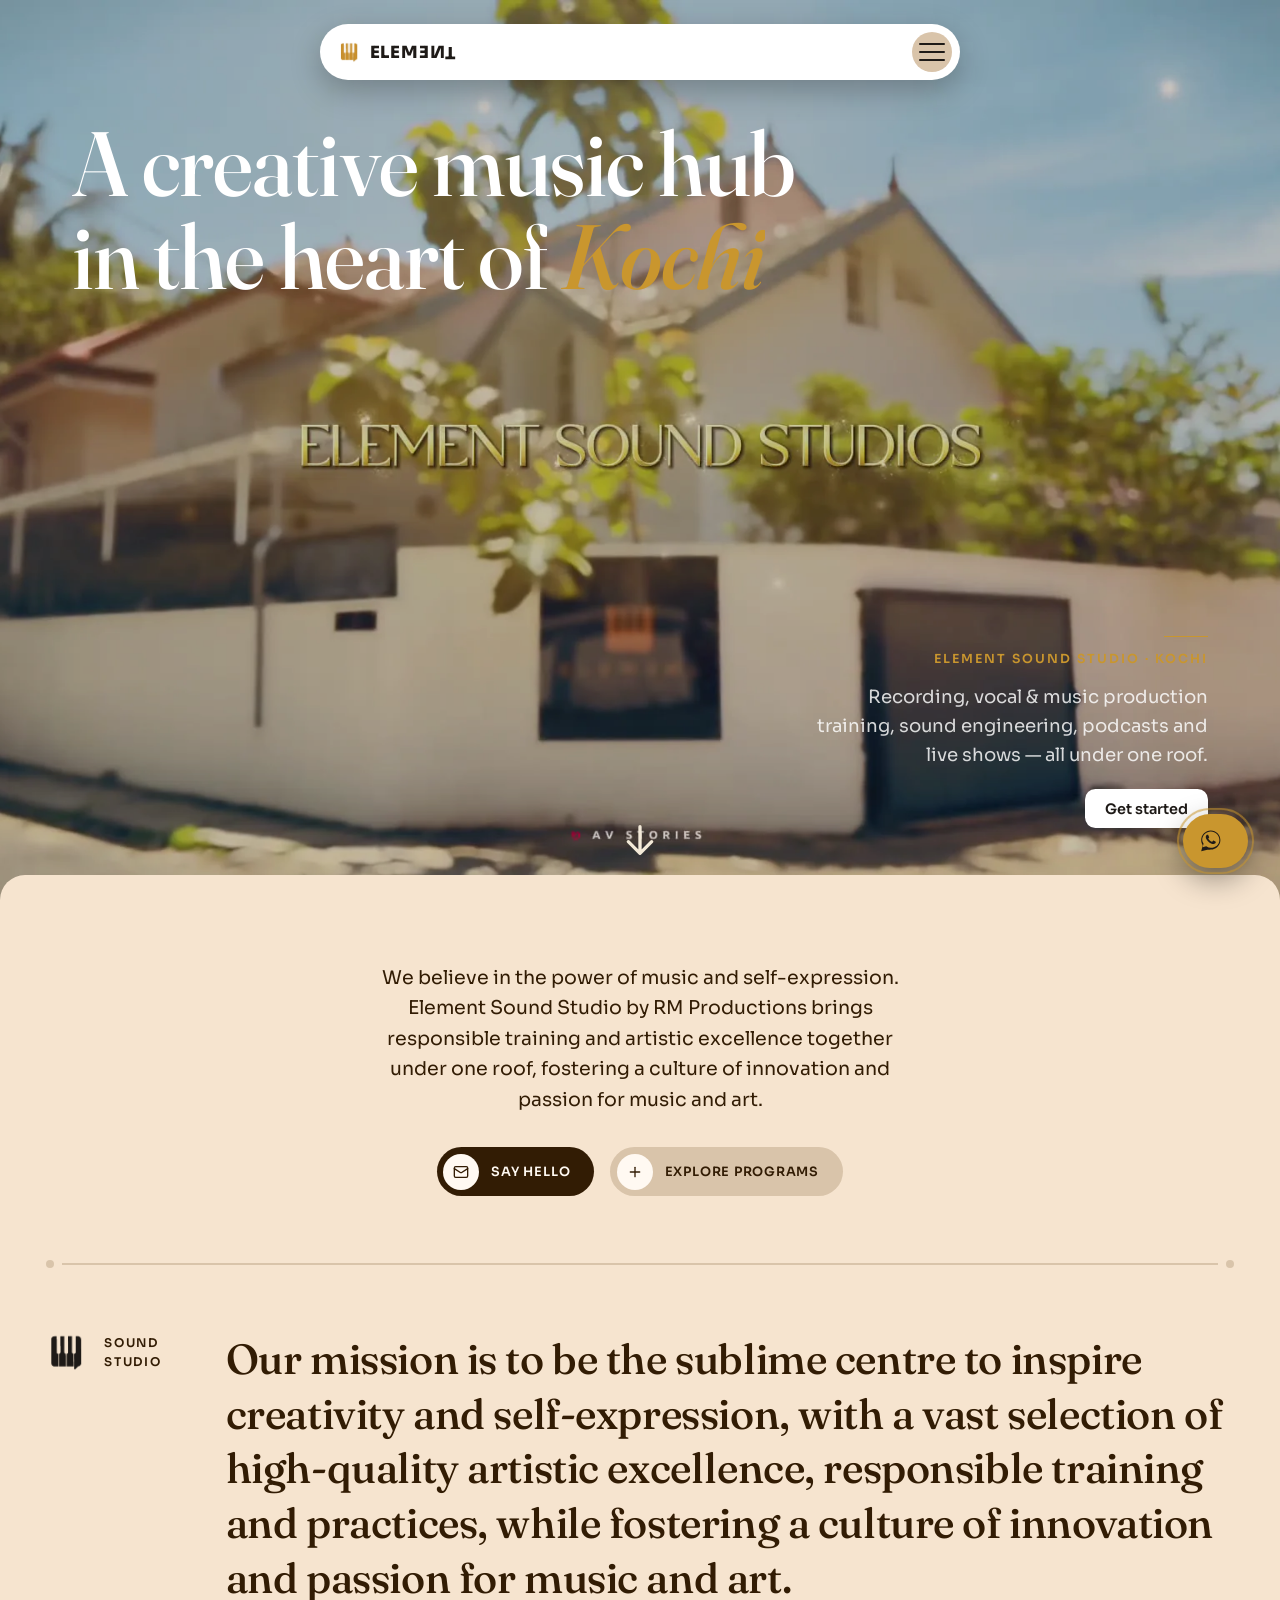
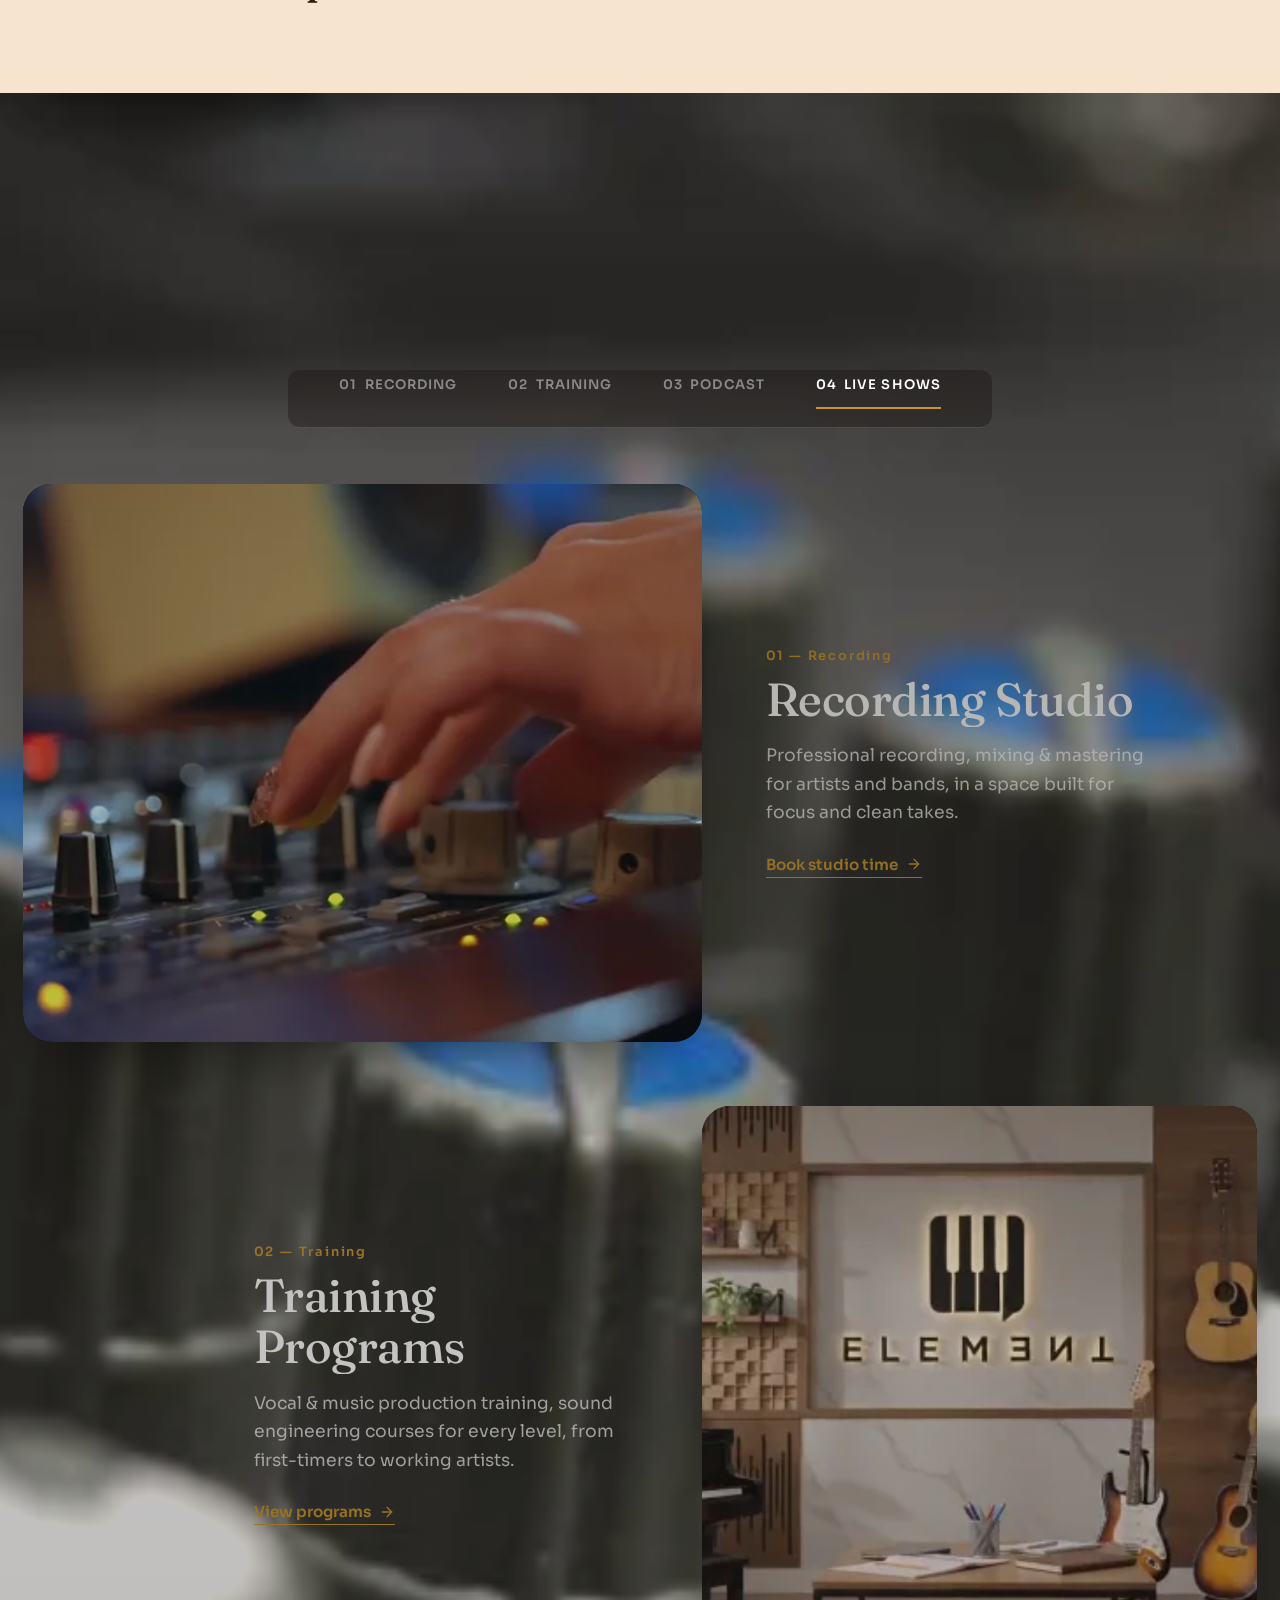
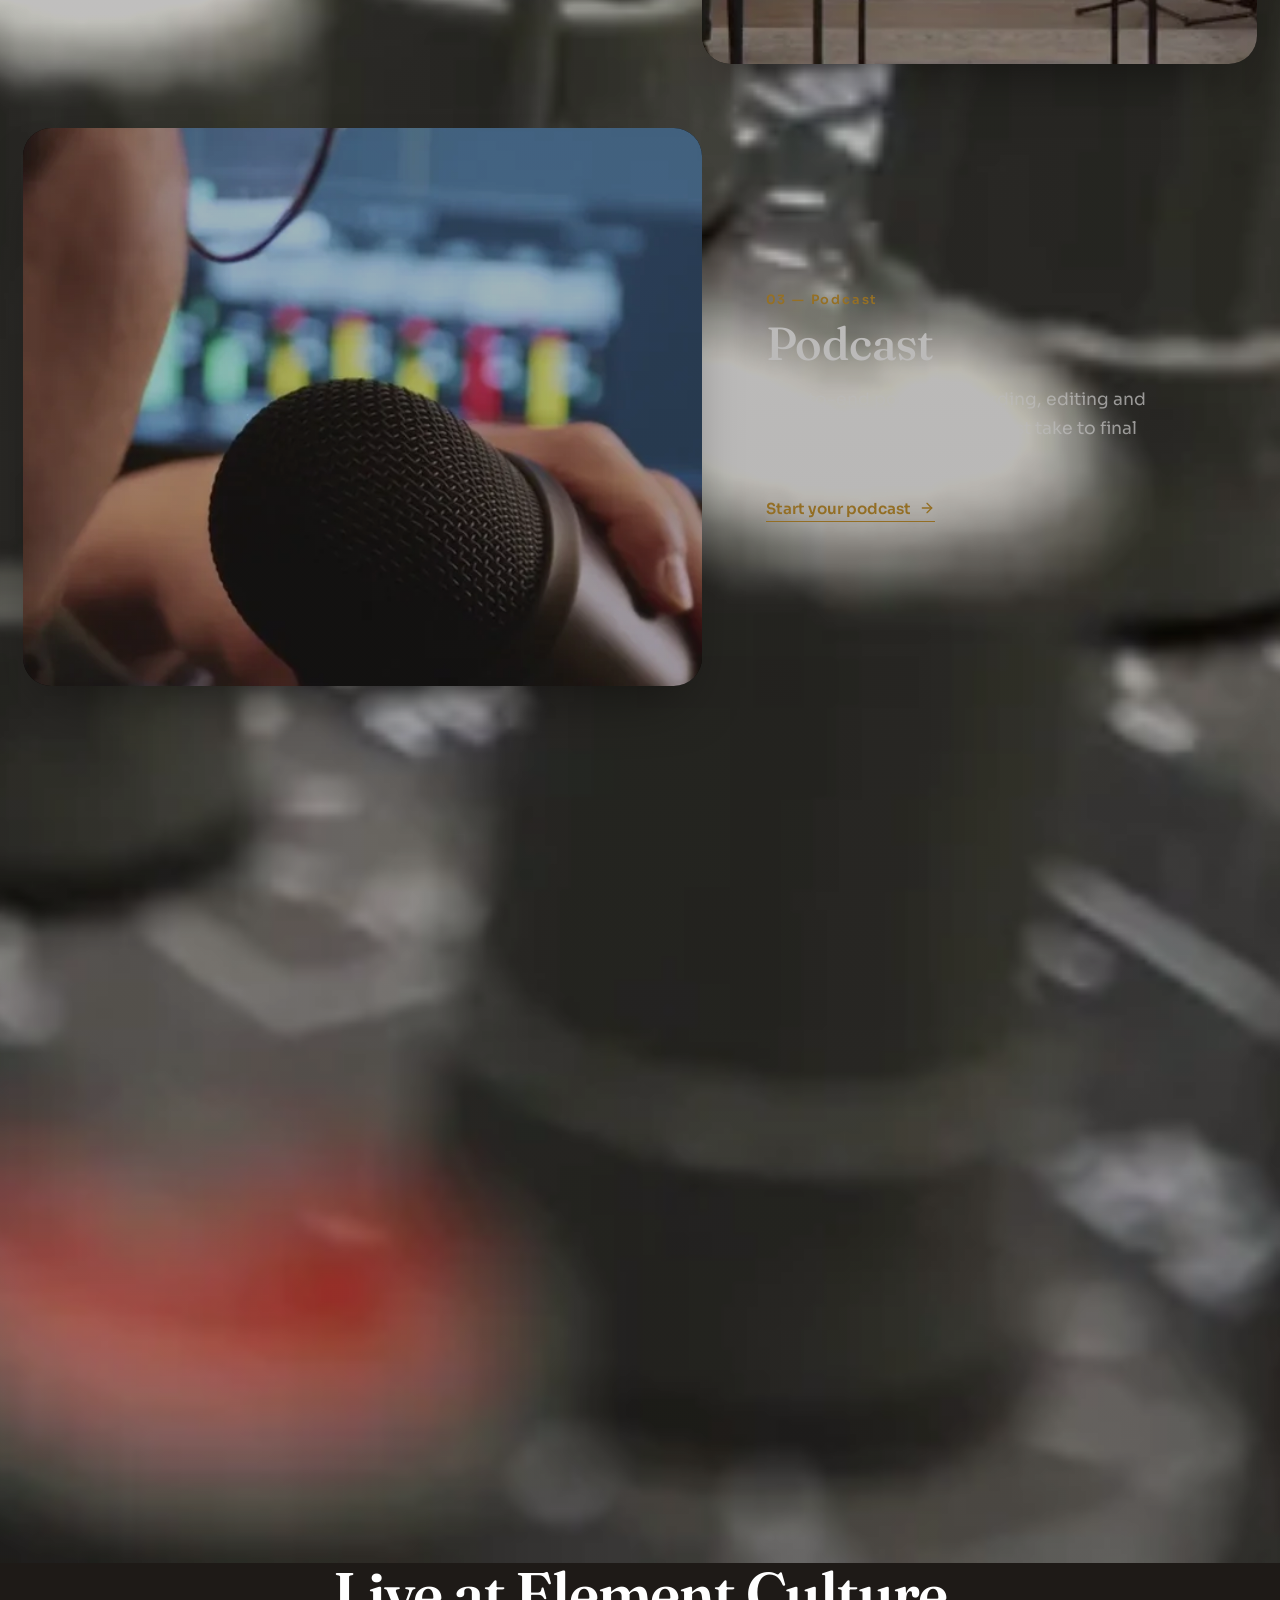
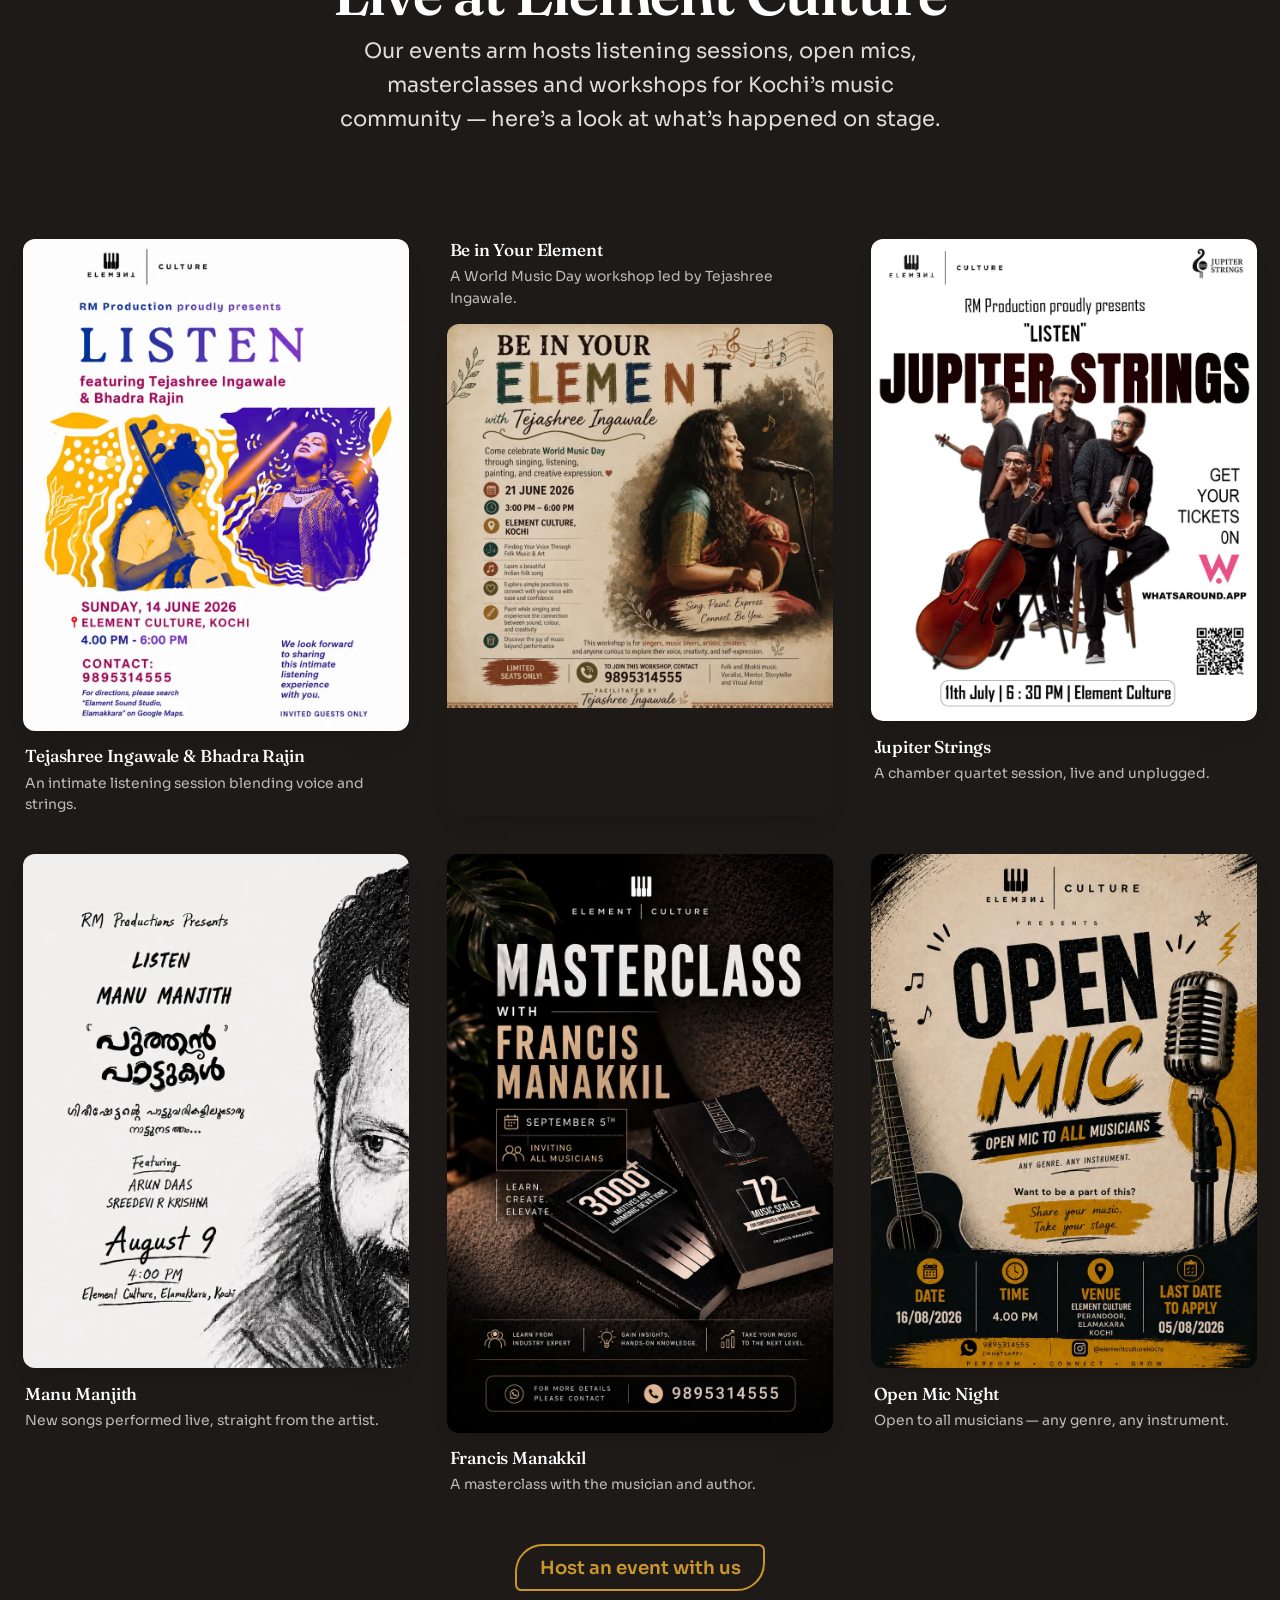
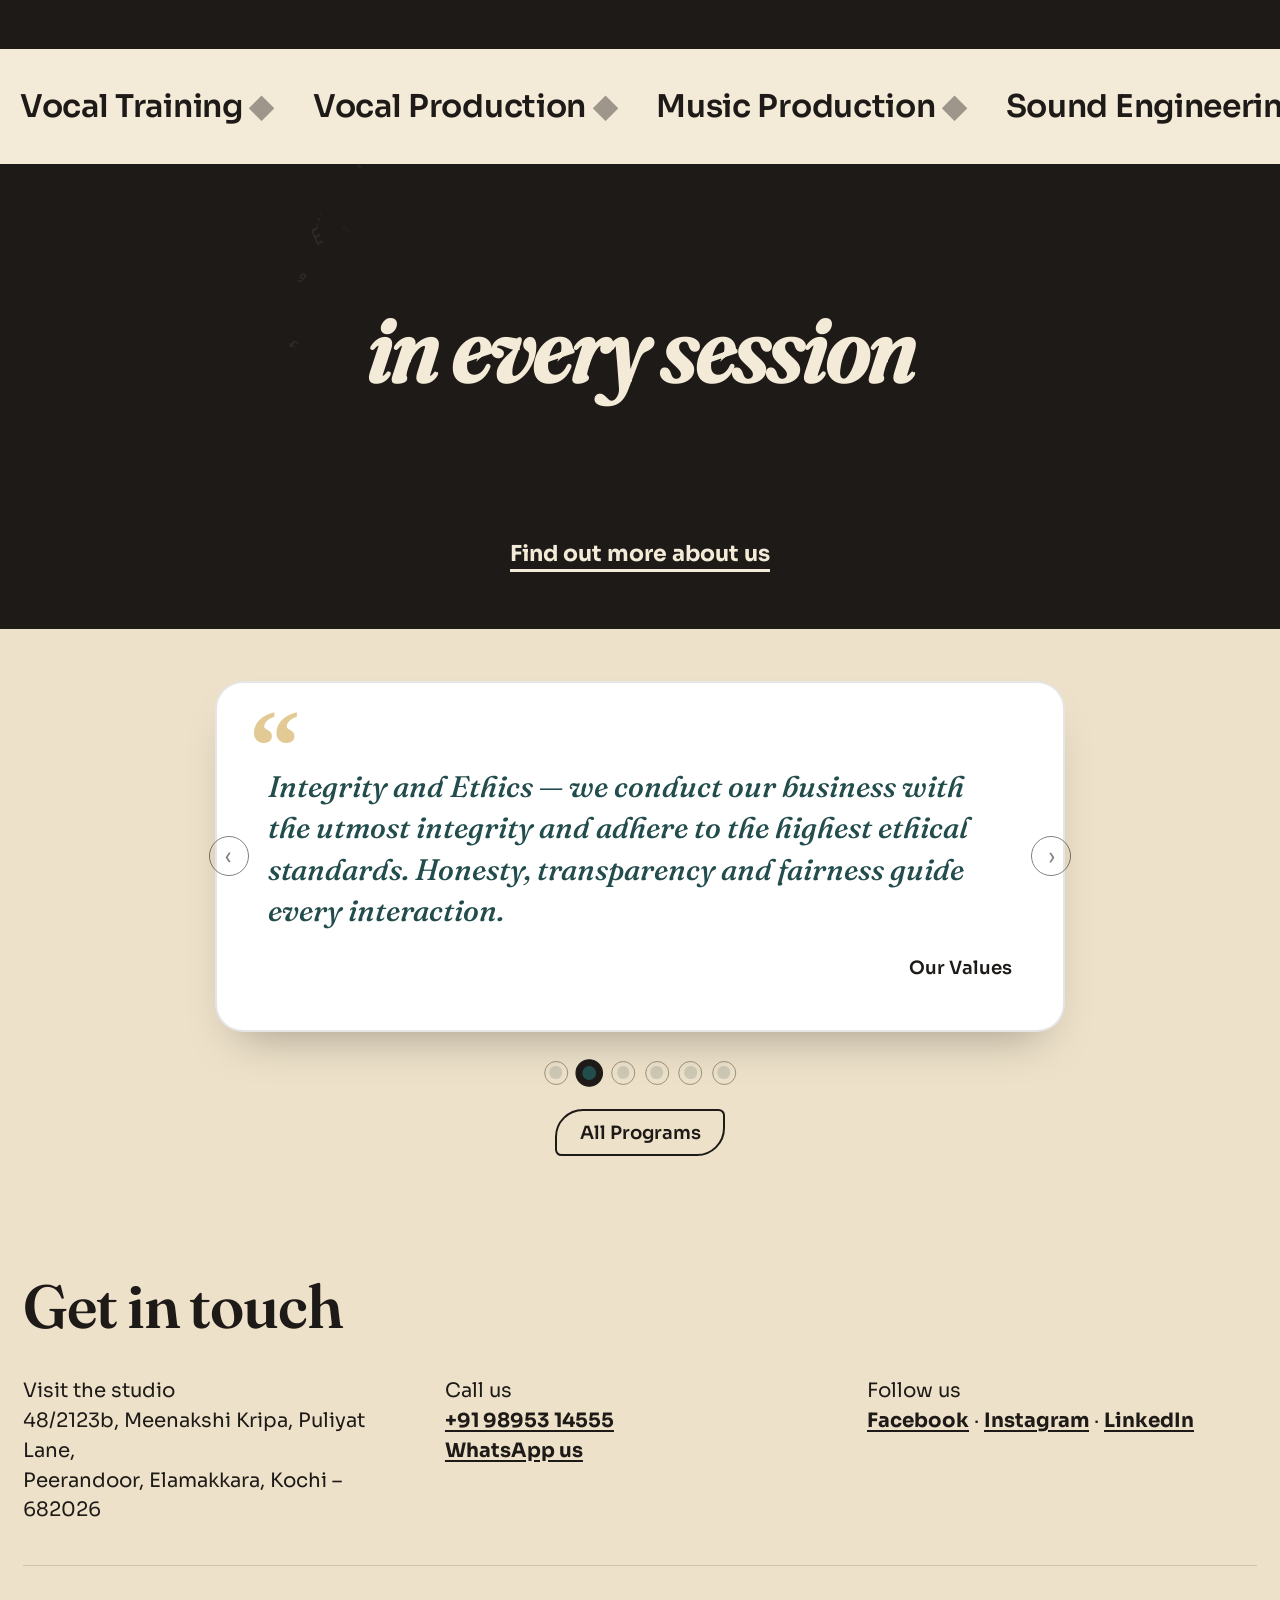
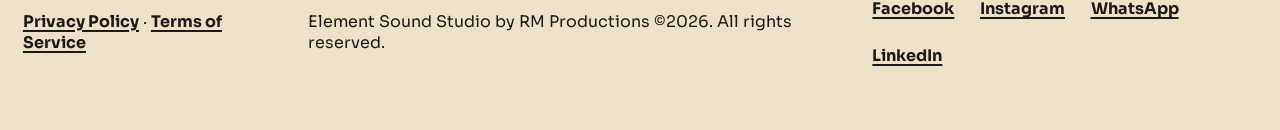
==== commit 381f54b0: "Add clean URLs (strip .html extension) via .htaccess Co-Authored-By: Claude Sonnet 5 <noreply@anthro" ====
--- a/index.html
+++ b/index.html
@@ -7,7 +7,7 @@
 <meta name="description" content="Element Sound Studio (Element Culture) is a recording studio and music production studio in Elamakkara, Kochi, offering professional audio recording, mixing &amp; mastering, vocal recording, sound engineering training and live music events." />
 <meta name="keywords" content="Element Sound Studio, Element Culture, Recording Studio Kochi, Music Production Studio Kochi, Professional Audio Recording, Mixing and Mastering Kochi, Vocal Recording Studio, Sound Engineering, Music Production, Jamming Studio Kochi, Live Music Studio, Creative Hub Kochi, Music Events Kochi, Live Music Events, Open Mic Kochi, Music Workshops, Art and Culture Events, Artist Community Kochi" />
 <meta name="author" content="Element Sound Studio by RM Productions" />
-<link rel="canonical" href="https://elementkochi.com/index.html" />
+<link rel="canonical" href="https://elementkochi.com/" />
 <meta property="og:type" content="website" />
 <meta property="og:site_name" content="Element Sound Studio" />
 <meta property="og:locale" content="en_IN" />
@@ -39,7 +39,7 @@
   "name": "Element Sound Studio",
   "alternateName": "Element Culture",
   "description": "Recording studio and music production studio in Elamakkara, Kochi offering professional audio recording, mixing and mastering, vocal recording, sound engineering training, music production and live music events.",
-  "url": "https://elementkochi.com/index.html",
+  "url": "https://elementkochi.com/",
   "telephone": "+919895314555",
   "priceRange": "₹1,250 - ₹20,000",
   "image": "https://elementkochi.com/public/element-logo-2.png",
@@ -125,7 +125,7 @@
     <div class="hero__overlay"></div>
 
     <header class="site-header hero-navbar" id="siteHeader">
-      <a href="index.html" class="brand-logo hero-navbar__brand" aria-label="Element Sound Studio home">
+      <a href="/" class="brand-logo hero-navbar__brand" aria-label="Element Sound Studio home">
         <img src="public/icons/logo-icon-gold.png" width="200" height="180" alt="">
         <span class="wordmark">ELEM<span class="wordmark__flip">E</span><span class="wordmark__flip">N</span><span class="wordmark__flip--v">T</span></span>
       </a>
@@ -168,7 +168,7 @@
           <span class="pill-btn__icon"><svg viewBox="0 0 24 24" fill="none" stroke="currentColor" stroke-width="2" stroke-linecap="round" stroke-linejoin="round"><rect width="20" height="16" x="2" y="4" rx="2"/><path d="m22 7-8.97 5.7a1.94 1.94 0 0 1-2.06 0L2 7"/></svg></span>
           Say hello
         </a>
-        <a href="programs.html" class="pill-btn pill-btn--muted">
+        <a href="/programs" class="pill-btn pill-btn--muted">
           <span class="pill-btn__icon"><svg viewBox="0 0 24 24" fill="none" stroke="currentColor" stroke-width="2" stroke-linecap="round" stroke-linejoin="round"><path d="M5 12h14"/><path d="M12 5v14"/></svg></span>
           Explore programs
         </a>
@@ -246,7 +246,7 @@
                 <span class="studio-row__num">02 &mdash; Training</span>
                 <h3 class="studio-row__title"><span class="sr-word-mask"><span class="sr-word">Training</span></span> <span class="sr-word-mask"><span class="sr-word">Programs</span></span></h3>
                 <p class="studio-row__desc">Vocal &amp; music production training, sound engineering courses for every level, from first-timers to working artists.</p>
-                <a class="studio-row__cta" href="programs.html">
+                <a class="studio-row__cta" href="/programs">
                   View programs
                   <svg viewBox="0 0 24 24" fill="none" stroke="currentColor" stroke-width="2" stroke-linecap="round" stroke-linejoin="round"><path d="M5 12h14"/><path d="m12 5 7 7-7 7"/></svg>
                 </a>
@@ -392,7 +392,7 @@
       </h2>
       <p class="fly-text" data-reverse="true" data-wind-angle="90" data-wind-strength="220" data-scatter="60" data-max-rotation="180" data-depth="80" data-order="ltr" data-start-y="0.85">Element Sound Studio by RM Productions is a recording studio and creative music hub in Elamakkara, Kochi. From vocal training to full production, we help artists of every level find their sound.</p>
       <div class="intro-link">
-        <a href="about.html" id="findOutMoreLink">Find out more about us</a>
+        <a href="/about" id="findOutMoreLink">Find out more about us</a>
       </div>
     </div>
   </section>
@@ -437,7 +437,7 @@
   </section>
 
   <div class="all-projects" style="background:var(--color-brand-parchment);padding-top:0;">
-    <a href="programs.html" class="btn-pill" style="color:var(--color-brand-black);border-color:var(--color-brand-black);">All Programs</a>
+    <a href="/programs" class="btn-pill" style="color:var(--color-brand-black);border-color:var(--color-brand-black);">All Programs</a>
   </div>
 
   <!-- Footer -->
@@ -457,7 +457,7 @@
           <a href="https://www.linkedin.com/posts/ranjith-meleppat-a00a542a_elementsoundstudio-elementculture-kochi-ugcPost-7476931120618475520-7l0K/" target="_blank" rel="noopener">LinkedIn</a>
         </div>
         <div class="footer-meta">
-          <p><a href="privacy-policy.html">Privacy Policy</a> &middot; <a href="terms.html">Terms of Service</a></p>
+          <p><a href="/privacy-policy">Privacy Policy</a> &middot; <a href="/terms">Terms of Service</a></p>
           <p>Element Sound Studio by RM Productions &copy;2026. All rights reserved.</p>
         </div>
       </div>
@@ -469,11 +469,11 @@
 <!-- Fullscreen menu overlay -->
 <div class="menu-overlay" id="menuOverlay">
   <nav class="menu-overlay__list">
-    <a class="menu-overlay__item" href="about.html" data-color="#234C4C" data-hover="#B9C79A">About</a>
-    <a class="menu-overlay__item" href="programs.html" data-color="#C9962E" data-hover="#F3EAD8">Programs</a>
-    <a class="menu-overlay__item" href="team.html" data-color="#7A2E3A" data-hover="#E8C4B8">Team</a>
-    <a class="menu-overlay__item" href="gallery.html" data-color="#6E7B4F" data-hover="#F3EAD8">Gallery</a>
-    <a class="menu-overlay__item" href="contact.html" data-color="#B85C38" data-hover="#F3EAD8">Contact</a>
+    <a class="menu-overlay__item" href="/about" data-color="#234C4C" data-hover="#B9C79A">About</a>
+    <a class="menu-overlay__item" href="/programs" data-color="#C9962E" data-hover="#F3EAD8">Programs</a>
+    <a class="menu-overlay__item" href="/team" data-color="#7A2E3A" data-hover="#E8C4B8">Team</a>
+    <a class="menu-overlay__item" href="/gallery" data-color="#6E7B4F" data-hover="#F3EAD8">Gallery</a>
+    <a class="menu-overlay__item" href="/contact" data-color="#B85C38" data-hover="#F3EAD8">Contact</a>
   </nav>
 </div>
 
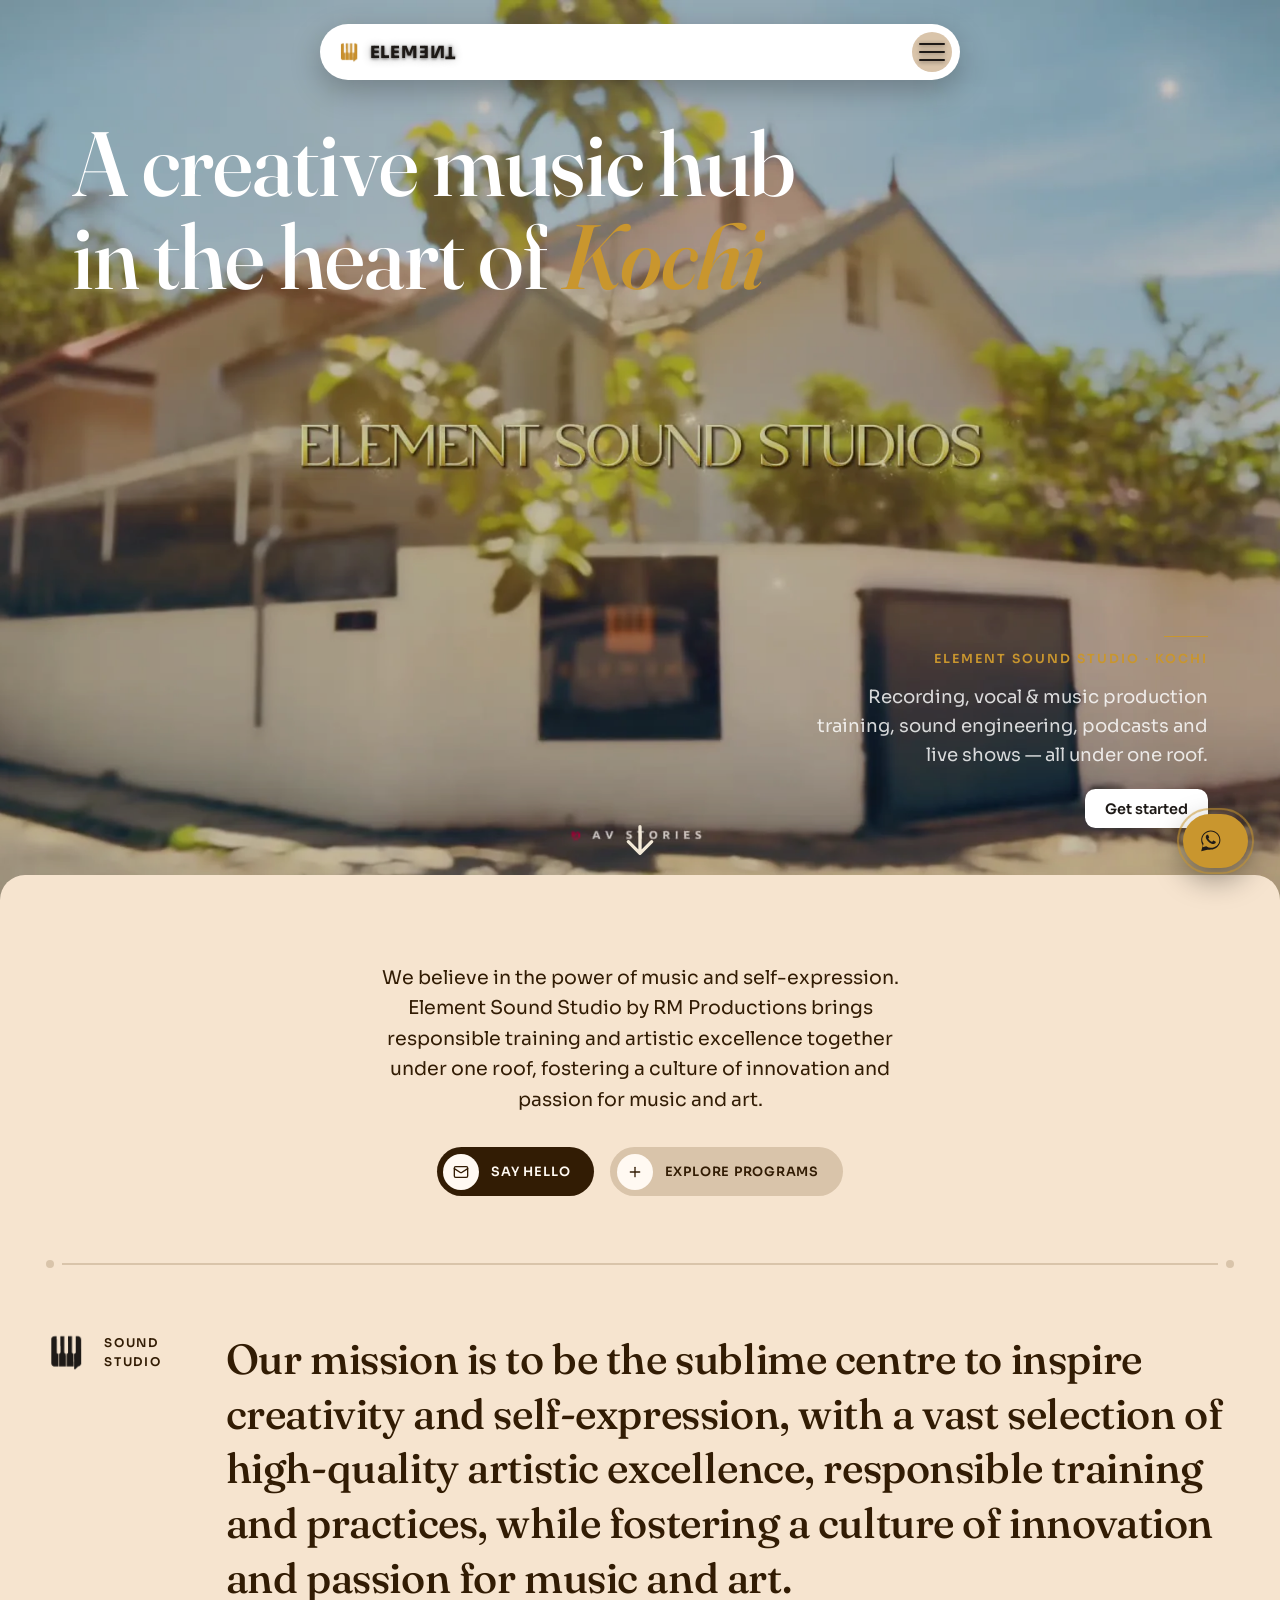
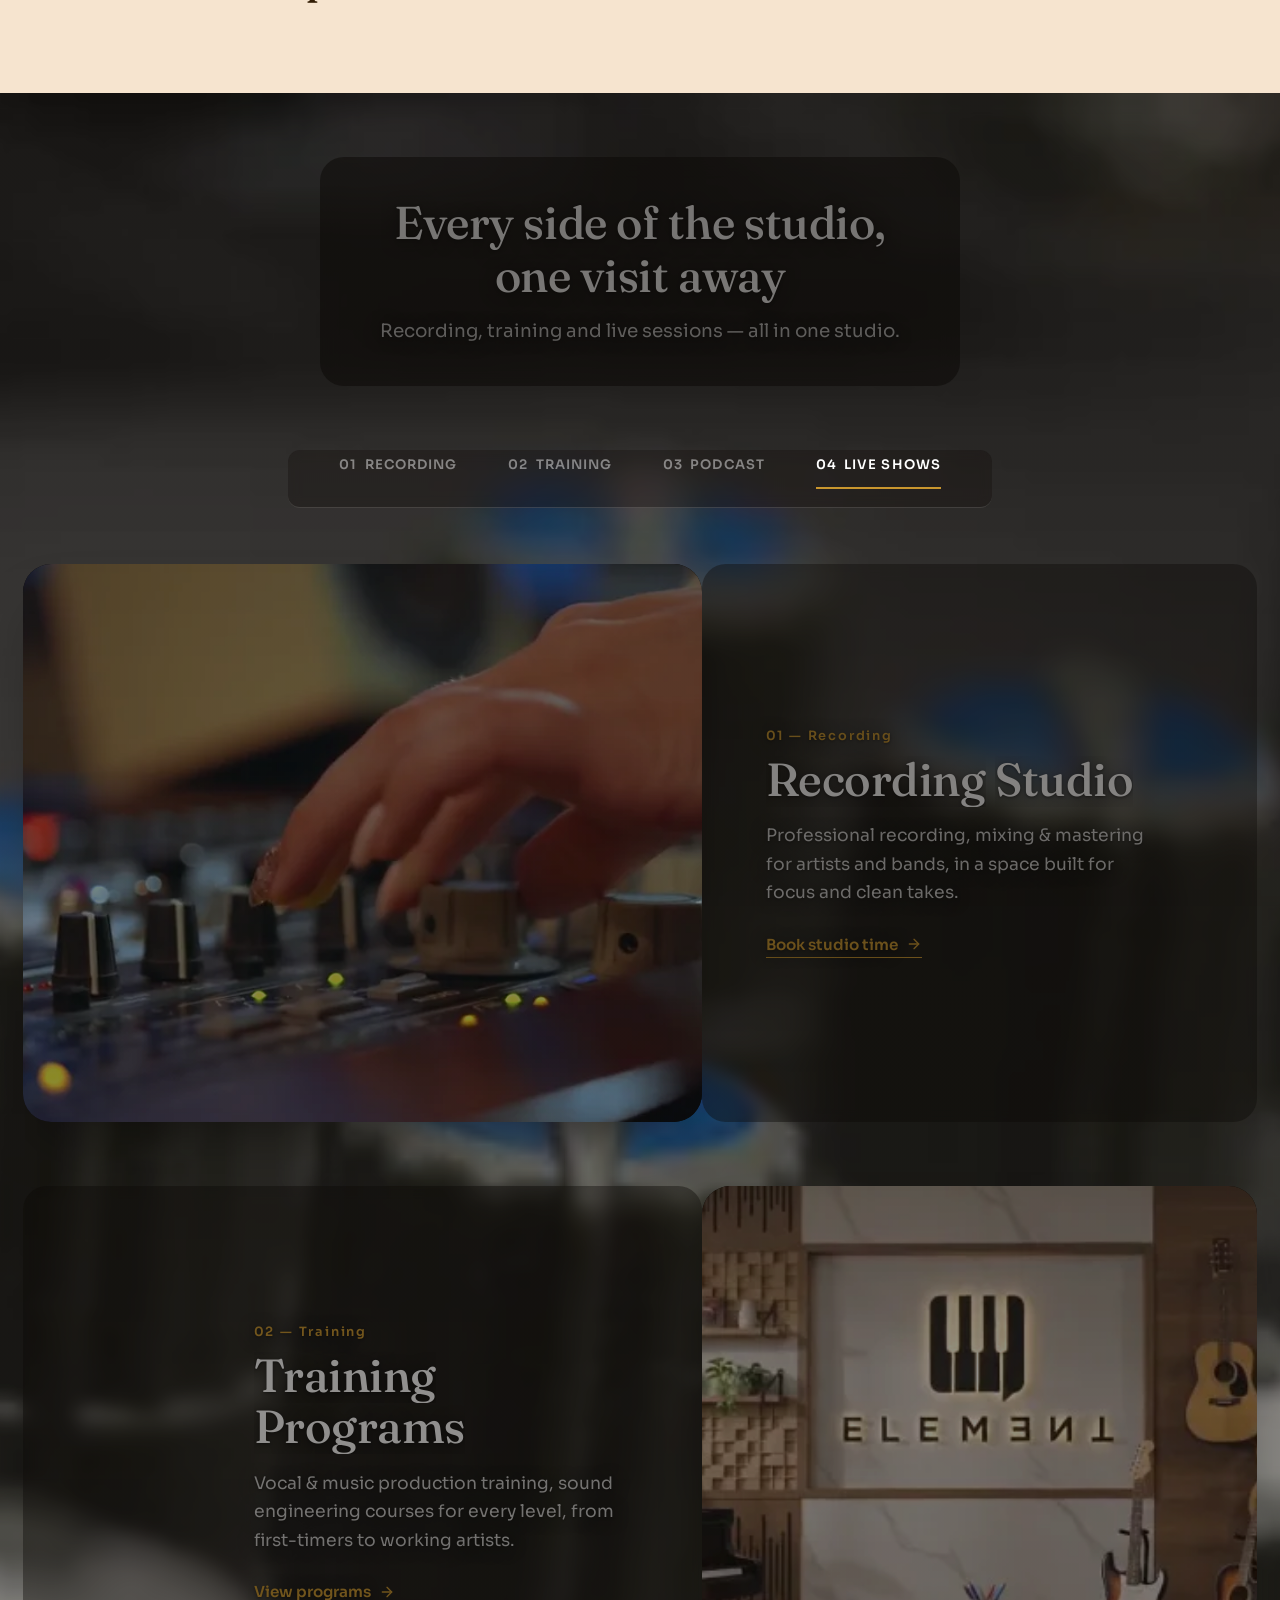
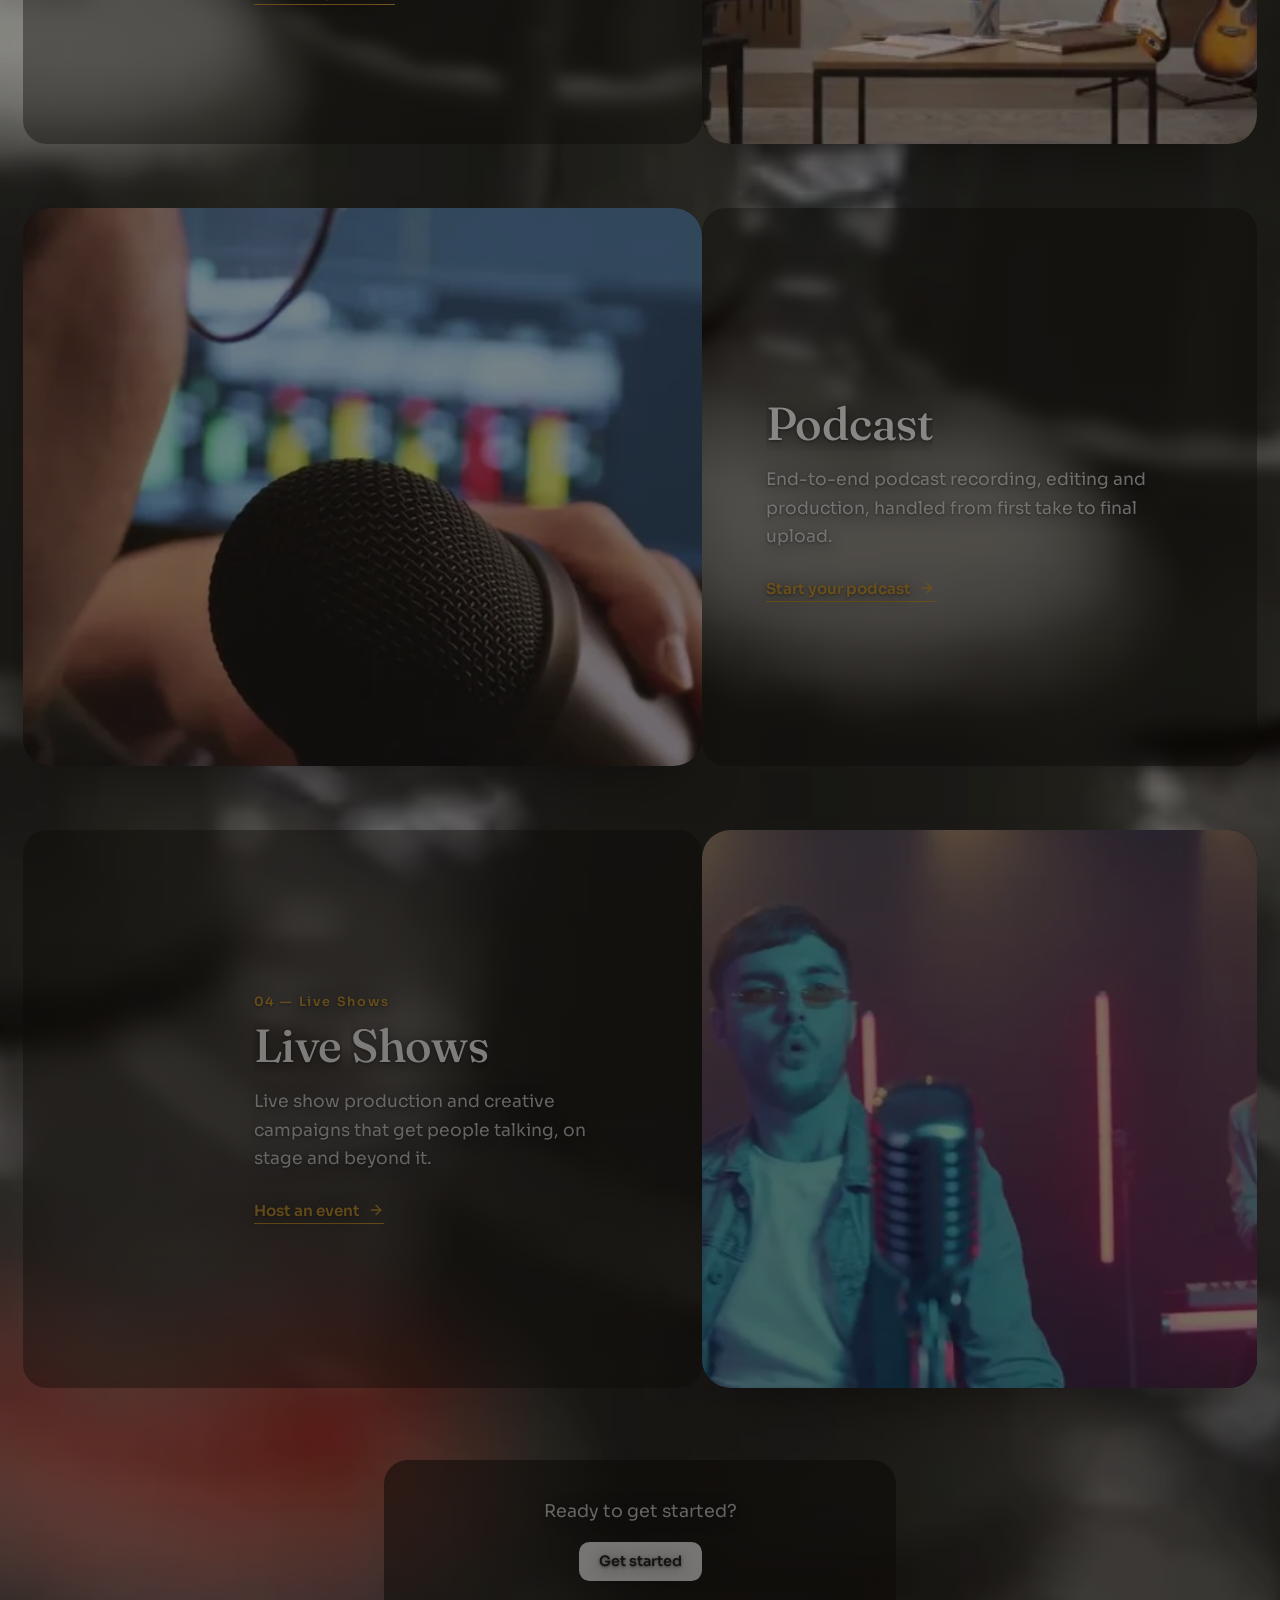
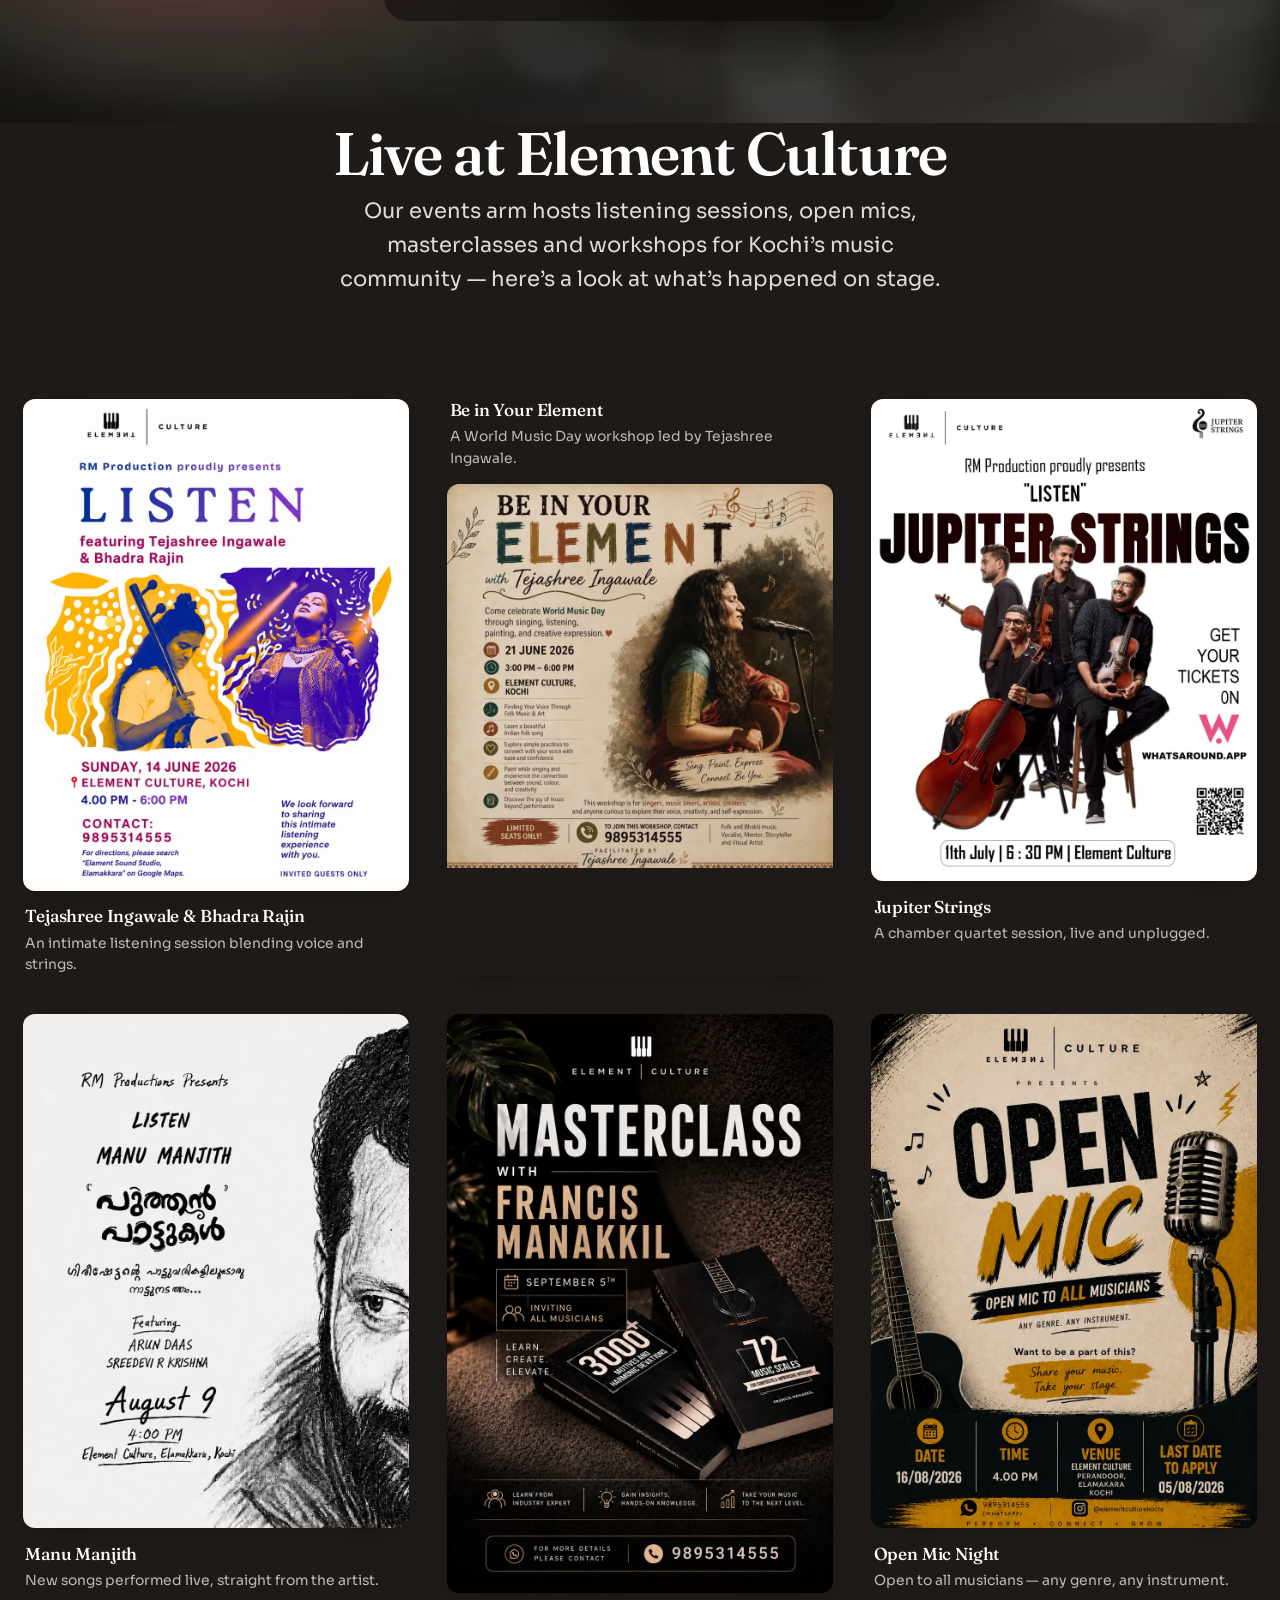
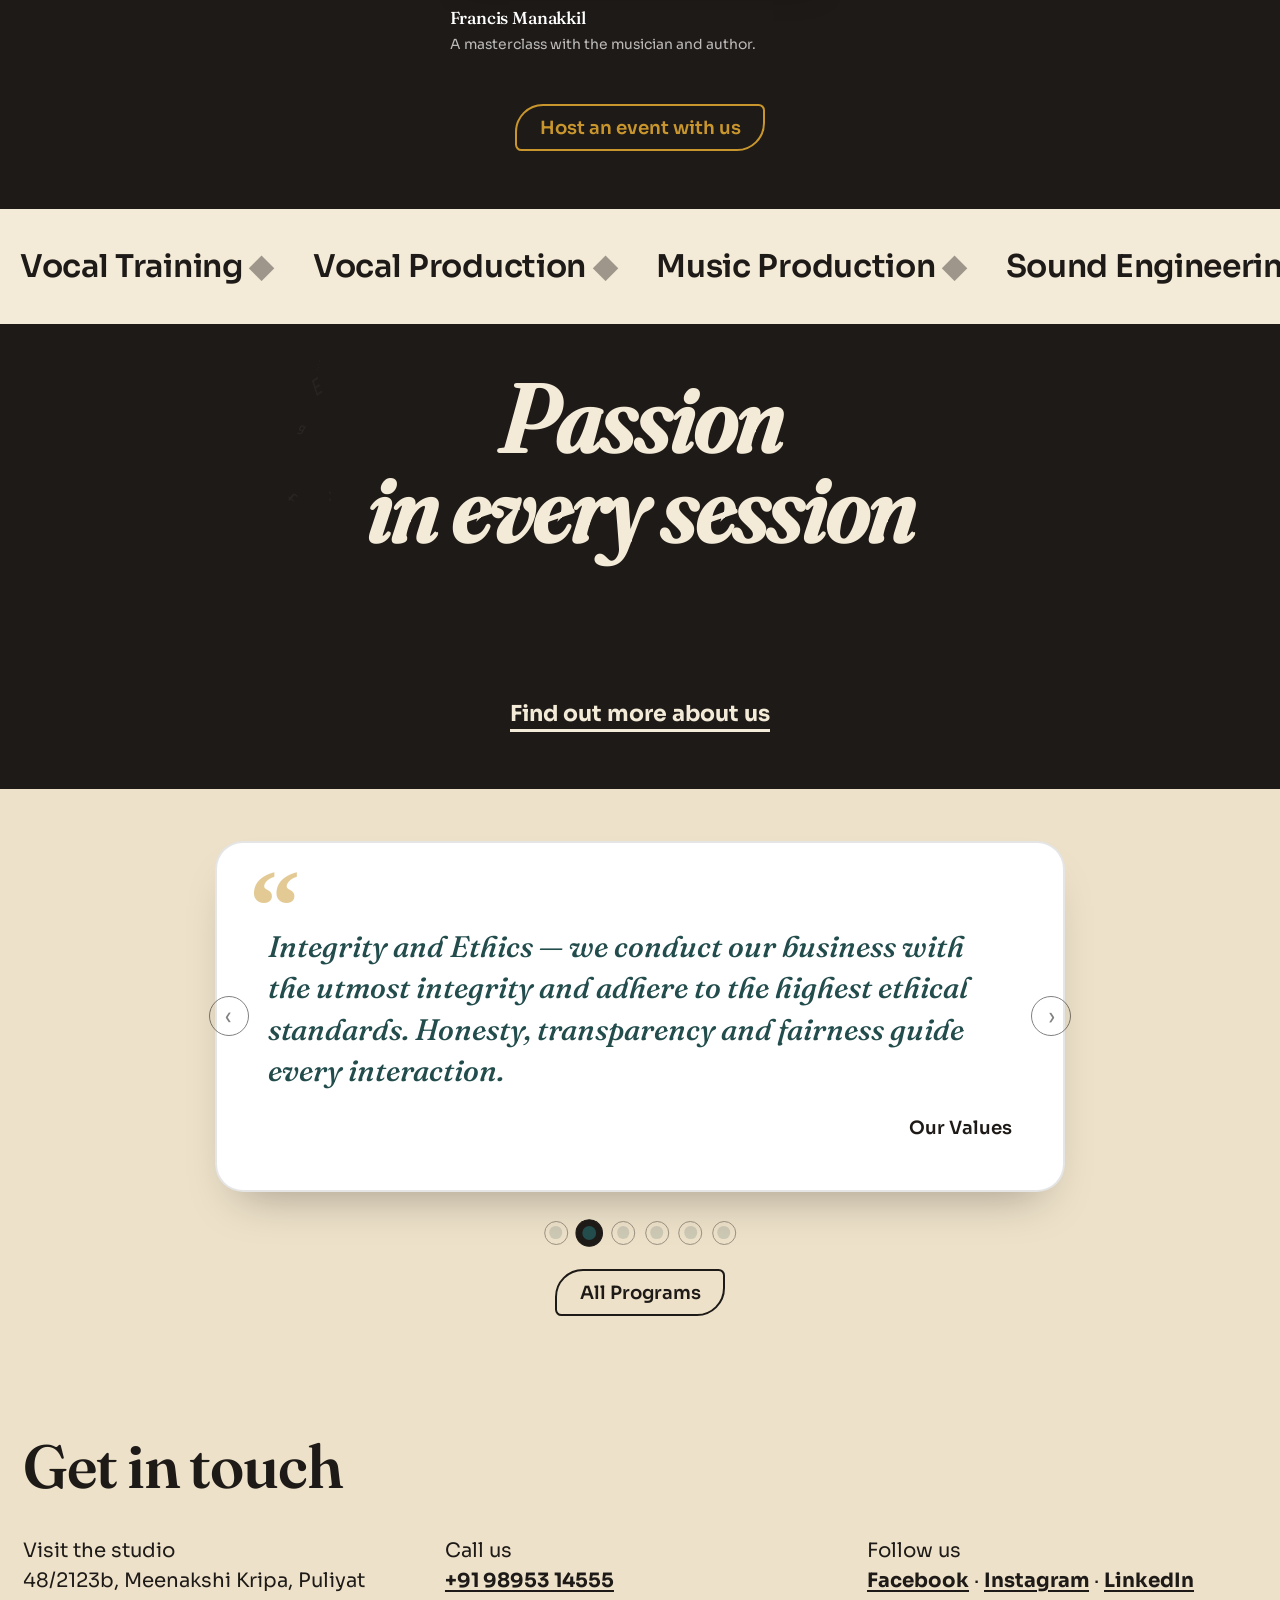
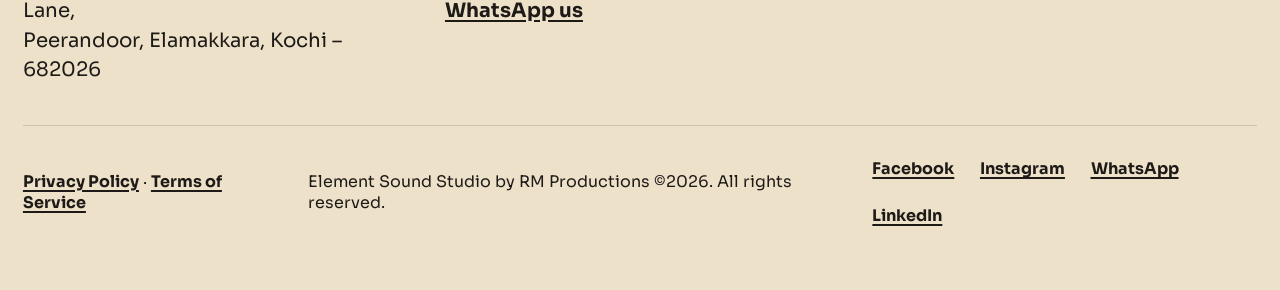
==== commit 752ab09d: "Merge design/spacing fixes from Jishnu's element-latest branch Pulls in accessibility contrast fix, " ====
--- a/index.html
+++ b/index.html
@@ -28,8 +28,8 @@
 <link rel="manifest" href="site.webmanifest">
 <link rel="preload" href="public/fonts/sora.woff2" as="font" type="font/woff2" crossorigin>
 <link rel="preload" href="public/fonts/fraunces-normal.woff2" as="font" type="font/woff2" crossorigin>
-<link rel="preload" href="style.min.css?v=7" as="style" onload="this.onload=null;this.rel='stylesheet'">
-<noscript><link rel="stylesheet" href="style.min.css?v=7"></noscript>
+<link rel="preload" href="style.min.css?v=9" as="style" onload="this.onload=null;this.rel='stylesheet'">
+<noscript><link rel="stylesheet" href="style.min.css?v=9"></noscript>
 
 <!-- Structured data -->
 <script type="application/ld+json">
@@ -102,7 +102,7 @@
 }
 </script>
 
-<link rel="stylesheet" href="index-page.min.css?v=1">
+<link rel="stylesheet" href="index-page.min.css?v=5">
 </head>
 <body>
 
@@ -373,7 +373,7 @@
       </div>
 
       <div style="text-align:center;margin-top:clamp(2rem,4vw,3rem);">
-        <a href="https://wa.me/919895314555?text=Hi!%20I%20would%20like%20to%20enquire%20about%20hosting%20an%20event%20at%20Element%20Culture." target="_blank" rel="noopener" class="btn-pill" style="color:var(--color-brand-gold);border-color:var(--color-brand-gold);">Host an event with us</a>
+        <a href="https://wa.me/919895314555?text=Hi!%20I%20would%20like%20to%20enquire%20about%20hosting%20an%20event%20at%20Element%20Culture." target="_blank" rel="noopener" class="btn-pill" style="color:var(--color-brand-gold);border-color:var(--color-brand-gold);"><span>Host an event with us</span></a>
       </div>
     </div>
   </section>
@@ -437,7 +437,7 @@
   </section>
 
   <div class="all-projects" style="background:var(--color-brand-parchment);padding-top:0;">
-    <a href="/programs" class="btn-pill" style="color:var(--color-brand-black);border-color:var(--color-brand-black);">All Programs</a>
+    <a href="/programs" class="btn-pill" style="color:var(--color-brand-black);border-color:var(--color-brand-black);--btn-hover-fg:var(--color-brand-cream);"><span>All Programs</span></a>
   </div>
 
   <!-- Footer -->
--- a/style.min.css
+++ b/style.min.css
@@ -1 +1 @@
-@keyframes loader-glow-orbit{0%,to{transform:translate(-50%,-50%) translate(5.5rem,0) scale(1);opacity:.8}25%{transform:translate(-50%,-50%) translate(0,-1.9rem) scale(.5);opacity:.3}50%{transform:translate(-50%,-50%) translate(-5.5rem,0) scale(1);opacity:.8}75%{transform:translate(-50%,-50%) translate(0,1.9rem) scale(1.35);opacity:1}}@keyframes loader-logo-pop{0%{opacity:0;transform:scale(.7) translateY(6px)}60%{opacity:1;transform:scale(1.08) translateY(0)}to{opacity:1;transform:scale(1) translateY(0)}}@keyframes loader-pop{0%{opacity:0;transform:scale(.85)}55%{opacity:1;transform:scale(1.04)}to{opacity:1;transform:scale(1)}}@keyframes scroll-bounce{0%,to{transform:translateY(0)}50%{transform:translateY(10px)}}@keyframes wave-scroll{0%{transform:translateX(0)}to{transform:translateX(-66.666%)}}@keyframes letter-jump{0%,to{transform:translateY(0) scale(1)}50%{transform:translateY(-20px) scale(1.1)}}@keyframes marquee{0%{transform:translateX(0)}to{transform:translateX(-50%)}}@keyframes fade-scale-in{0%{opacity:0;transform:scale(.96)}to{opacity:1;transform:scale(1)}}@keyframes whatsapp-pulse{0%{transform:scale(.92);opacity:.55}to{transform:scale(1.35);opacity:0}}@font-face{font-family:"Fraunces";font-style:italic;font-weight:500;font-display:swap;src:url(public/fonts/fraunces-italic.woff2)format("woff2")}@font-face{font-family:"Fraunces";font-style:normal;font-weight:300;font-display:swap;src:url(public/fonts/fraunces-normal.woff2)format("woff2")}@font-face{font-family:"Fraunces";font-style:normal;font-weight:500;font-display:swap;src:url(public/fonts/fraunces-normal.woff2)format("woff2")}@font-face{font-family:"Fraunces";font-style:normal;font-weight:600;font-display:swap;src:url(public/fonts/fraunces-normal.woff2)format("woff2")}@font-face{font-family:"Fraunces";font-style:normal;font-weight:700;font-display:swap;src:url(public/fonts/fraunces-normal.woff2)format("woff2")}@font-face{font-family:"Sora";font-style:normal;font-weight:400;font-display:swap;src:url(public/fonts/sora.woff2)format("woff2")}@font-face{font-family:"Sora";font-style:normal;font-weight:500;font-display:swap;src:url(public/fonts/sora.woff2)format("woff2")}@font-face{font-family:"Sora";font-style:normal;font-weight:600;font-display:swap;src:url(public/fonts/sora.woff2)format("woff2")}@font-face{font-family:"Sora";font-style:normal;font-weight:700;font-display:swap;src:url(public/fonts/sora.woff2)format("woff2")}@font-face{font-family:"Sora";font-style:normal;font-weight:800;font-display:swap;src:url(public/fonts/sora.woff2)format("woff2")}:root{--color-brand-gold:#C9962E;--color-brand-teal:#234C4C;--color-brand-cream:#F3EAD8;--color-brand-sage:#6E7B4F;--color-brand-wine:#7A2E3A;--color-brand-parchment:#EDE1C9;--color-brand-moss:#B9C79A;--color-brand-rust:#B85C38;--color-brand-blush:#E8C4B8;--color-brand-copper:#C97B4A;--color-brand-maroon:#8B2E2E;--color-brand-charcoal:#1E1A17;--color-brand-white:#FFFFFF;--color-brand-black:#1E1A17;--color-brand-ivory:#FFF9F2;--color-brand-tan:#D9C4AA;--color-brand-tan-dark:#CEBA9E;--overlap-cream:#F6E4CF;--overlap-ink:#321C04;--base-bg:var(--color-brand-charcoal);--base-fg:var(--color-brand-white);--accent-fg:243 234 216;--accent-bg:201 150 46;--footer-bg:237 225 201;--container-max:90rem;--gutter:clamp(1.5rem, .36rem + 1.79vw, 2.5rem);--block-gap:clamp(3rem, .71rem + 3.57vw, 5rem);--page-pad:clamp(1rem, -.71rem + 2.68vw, 2.5rem);--font-display:'Fraunces', Georgia, 'Times New Roman', serif;--font-body:'Sora', 'Helvetica Neue', Arial, sans-serif;color-scheme:dark}*{box-sizing:border-box}body,html{overflow-x:hidden}html{scroll-behavior:smooth}body{background:var(--base-bg);color:var(--base-fg);font-family:var(--font-body);font-weight:400;-webkit-font-smoothing:antialiased;-moz-osx-font-smoothing:grayscale}img,video{max-width:100%;display:block}a,button{color:inherit}a{text-decoration:none}button{font-family:inherit;background:0 0;border:0;cursor:pointer}body,p{margin:0}::selection{background:rgb(var(--accent-bg));color:rgb(var(--accent-fg))}.page-container{width:100%;max-width:calc(var(--container-max) + 2*var(--page-pad));margin:0 auto;padding-left:var(--page-pad);padding-right:var(--page-pad)}.gap-y-blocks{display:grid;row-gap:var(--block-gap)}.display-1,h1,h2,h3,h4{font-family:var(--font-display);font-weight:600}h1,h2,h3,h4{margin:0;letter-spacing:-.01em;line-height:1}.display-1{font-size:clamp(2.875rem,1.5rem + 5.5vw,11.25rem);line-height:.95;font-style:italic}.display-2,.display-3{font-family:var(--font-display);font-size:clamp(2.25rem,1.4rem + 3.4vw,5.625rem);line-height:.98;font-weight:500}.display-3{font-size:clamp(1.75rem,1.3rem + 1.8vw,3rem);line-height:1.02}.eyebrow.pill{display:inline-block;border:2px solid currentColor;border-radius:9999px;font-weight:600;font-size:clamp(1rem,.8rem + .5vw,1.5rem);padding:clamp(.25rem,.1rem + .5vw,.75rem) clamp(1rem,.7rem + .5vw,1.5rem)}.text-link{text-decoration:underline;text-decoration-thickness:3px;text-underline-offset:4px;transition:color .2s,opacity .2s}.faq-item summary:hover,.text-link:hover{opacity:.7}.btn-pill{display:inline-flex;align-items:center;justify-content:center;border:2px solid currentColor;border-radius:1.75rem .4rem 1.75rem .4rem;font-weight:600;font-size:clamp(1rem,.9rem + .3vw,1.25rem);padding:clamp(.5rem,.4rem + .3vw,.65rem) clamp(1.25rem,1rem + .5vw,1.5rem);cursor:pointer;transition:transform .25s ease,background-color .25s ease,color .25s ease}.btn-pill:hover{transform:scale(1.05);background:currentColor;border-radius:.4rem 1.75rem .4rem 1.75rem}.btn-pill:hover span{color:var(--btn-hover-fg, var(--base-bg))}.btn-pill span{transition:color .25s ease}.loader,.loader__mark{display:flex;align-items:center}.loader{position:fixed;inset:0;z-index:100;justify-content:center;background:var(--base-bg);transition:opacity .5s ease,visibility .5s ease}.loader.is-hidden{opacity:0;visibility:hidden;pointer-events:none}.loader__mark{position:relative;flex-direction:column;gap:clamp(.65rem,.4rem + 1vw,1.15rem)}.loader__mark::before{content:"";position:absolute;left:50%;top:50%;width:clamp(2rem,4.5vw,3.25rem);height:clamp(2rem,4.5vw,3.25rem);border-radius:50%;background:radial-gradient(circle,rgba(250,213,145,.95)0,rgba(201,150,46,.55) 45%,transparent 75%);filter:blur(3px);opacity:0;animation:loader-glow-orbit 2s cubic-bezier(.45,0,.55,1) .2s infinite;pointer-events:none}.loader__logo{width:clamp(2.75rem,1.5rem + 5vw,4.5rem);height:auto;display:block;opacity:0;transform:scale(.7) translateY(6px);animation:loader-logo-pop .8s cubic-bezier(.2,.8,.2,1) forwards}.loader__text{font-family:var(--font-display);font-style:italic;font-size:clamp(2rem,8vw,4rem);font-weight:600;letter-spacing:-.01em;color:var(--base-fg);opacity:0;transform:scale(.85);animation:loader-pop 1.1s cubic-bezier(.2,.8,.2,1) .22s forwards}.wordmark{font-family:"Sora",sans-serif;font-style:normal;font-weight:800;text-transform:uppercase;letter-spacing:.04em}.wordmark__flip{display:inline-block;transform:scaleX(-1)}.wordmark__flip--v{display:inline-block;transform:scaleY(-1)}.loader__text.wordmark{color:var(--color-brand-gold)}@media (prefers-reduced-motion:reduce){.loader__logo,.loader__text{animation:none!important;opacity:1!important;transform:none!important}.loader__mark::before{animation:none!important;opacity:.3!important;transform:translate(-50%,-50%) scale(.9)!important}}.brand-logo,.site-header{display:flex;align-items:center}.site-header{position:fixed;top:0;left:0;right:0;z-index:50;justify-content:space-between;padding:clamp(1rem,.8rem + .8vw,2.125rem) clamp(1.25rem,1rem + 1vw,2.4rem);pointer-events:none;color:rgb(var(--accent-fg));mix-blend-mode:normal;opacity:0;transition:opacity .6s ease .3s,color .3s ease}.hero-navbar.is-visible,.scroll-prompt.is-visible,.site-header.is-visible,.testimonial-dots button.is-active::before{opacity:1}body.dark-header .site-header{color:var(--base-fg)}.brand-logo{pointer-events:auto;font-size:clamp(1.25rem,1rem + 1vw,1.6rem);font-weight:700;letter-spacing:-.02em;gap:.5rem}.brand-logo__dot,.menu-toggle span{width:.5em;height:.5em;border-radius:50%;background:currentColor}.brand-logo img{height:1.5em;width:auto;display:block}.menu-toggle{pointer-events:auto;position:relative;width:clamp(2.5rem,2rem + 1.5vw,3rem);height:clamp(2.5rem,2rem + 1.5vw,3rem);display:flex;flex-direction:column;align-items:center;justify-content:center;gap:6px}.menu-toggle span{display:block;width:26px;height:2px;border-radius:2px;transition:transform .35s cubic-bezier(.68,-.4,.27,1.4),opacity .25s ease}.menu-toggle.is-open span:nth-child(1){transform:translateY(8px) rotate(45deg)}.menu-toggle.is-open span:nth-child(2){opacity:0}.menu-toggle.is-open span:nth-child(3){transform:translateY(-8px) rotate(-45deg)}.hero{position:relative;height:100dvh;overflow:hidden;background:var(--base-bg)}.hero__video{position:absolute;inset:0;width:100%;height:100%;object-fit:cover;z-index:1}.hero__overlay{position:absolute;inset:0;z-index:2;background:rgba(0,0,0,.2);pointer-events:none}.hero__video-fallback{position:absolute;inset:0;background:radial-gradient(circle at 50% 30%,#4d3fff 0,#1e1e23 70%)}.scroll-prompt{position:absolute;bottom:clamp(1.25rem,4vw,2.5rem);left:50%;transform:translateX(-50%);z-index:6;width:2.5rem;height:2.5rem;color:rgb(var(--accent-fg));opacity:0;transition:opacity .4s ease .2s}.scroll-prompt svg,.wave-divider svg{width:100%;height:100%;animation:scroll-bounce 1.6s ease-in-out infinite;will-change:transform}.hero-navbar,.hero-navbar__brand{display:flex;align-items:center;gap:.5rem}.hero-navbar{position:absolute;top:clamp(1rem,2vw,1.5rem);left:50%;transform:translateX(-50%);z-index:50;background:var(--color-brand-white);color:var(--color-brand-black);border-radius:9999px;padding:.5rem .5rem .5rem 1.1rem;box-shadow:0 10px 30px rgba(0,0,0,.25);opacity:0;transition:opacity .6s ease .3s}.hero-navbar__brand{font-weight:700;font-size:1.05rem;letter-spacing:-.02em;white-space:nowrap}.hero-navbar__brand img{height:1.35rem;width:auto;display:block}.dot-divider::after,.dot-divider::before,.hero-navbar .menu-toggle{width:2.5rem;height:2.5rem;background:var(--color-brand-tan);border-radius:50%}.hero-navbar .menu-toggle span{background:var(--color-brand-black)}.hero__content{position:absolute;inset:0;z-index:4;display:flex;flex-direction:column;align-items:center;justify-content:flex-end;text-align:center;padding:clamp(1.5rem,4vw,2.5rem) clamp(1.25rem,4vw,2.5rem) clamp(3rem,6vw,4rem)}.hero__heading{font-family:var(--font-display);color:#fff;font-weight:500;font-size:clamp(2.5rem,1.6rem + 6vw,6rem);line-height:1.05;letter-spacing:-.02em}.hero__heading em{font-style:italic;font-weight:500}.hero__subtitle{margin-top:clamp(.75rem,2vw,1.25rem);max-width:30rem;color:rgba(255,255,255,.82);font-size:clamp(.95rem,.9rem + .3vw,1.1rem);font-weight:500;line-height:1.5}.hero__cta-bar{margin-top:clamp(1.25rem,3vw,2rem);display:flex;align-items:center;gap:1rem;background:rgba(0,0,0,.25);backdrop-filter:blur(10px);-webkit-backdrop-filter:blur(10px);border-radius:.9rem;padding:.35rem .35rem .35rem 1.25rem;max-width:calc(100vw - 2.5rem)}.hero__cta-bar span{color:#fff;font-size:.9rem;font-weight:500}.btn-solid{flex:0 0 auto;display:inline-block;background:#fff;color:var(--color-brand-black);font-size:.9rem;font-weight:600;padding:.65rem 1.25rem;border-radius:.65rem;white-space:nowrap;transition:background-color .2s ease}.btn-solid:hover{background:rgba(255,255,255,.9)}@media (max-width:560px){.hero__cta-bar span.is-long{display:none}}@media (min-width:561px){.hero__cta-bar span.is-short{display:none}}.wave-divider{position:relative;width:100%;overflow:hidden;line-height:0;z-index:2;margin-bottom:-1px}.wave-divider svg{width:300%;max-width:none;height:auto;fill:var(--base-bg);animation:wave-scroll 30s linear infinite}.overlap-intro{position:relative;z-index:3;background:var(--overlap-cream);color:var(--overlap-ink);border-radius:25px 25px 0 0;margin-top:-25px;padding:clamp(3.25rem,1.5rem + 5vw,8rem) var(--page-pad)}.overlap-intro__lede{max-width:34rem;margin:0 auto;text-align:center;font-size:clamp(1rem,.95rem + .3vw,1.2rem);line-height:1.6}.overlap-intro__actions{display:flex;flex-wrap:wrap;justify-content:center;gap:1rem;margin:clamp(1.5rem,3vw,2rem) auto 0}.overlap-intro__mark span,.pill-btn{font-weight:600;text-transform:uppercase}.pill-btn{display:inline-flex;align-items:center;gap:.75rem;border-radius:9999px;padding:.4rem 1.5rem .4rem .4rem;font-size:.8rem;letter-spacing:.06em;transition:background-color .2s ease}.pill-btn__icon{flex:0 0 auto;width:2.25rem;height:2.25rem;border-radius:50%;background:var(--color-brand-ivory);color:var(--overlap-ink);display:flex;align-items:center;justify-content:center}.pill-btn__icon svg{width:1rem;height:1rem}.pill-btn--dark{background:var(--overlap-ink);color:var(--color-brand-ivory)}.pill-btn--dark:hover{background:#1f1003}.pill-btn--muted{background:var(--color-brand-tan);color:var(--overlap-ink)}.pill-btn--muted:hover{background:var(--color-brand-tan-dark)}.pill-btn--muted .pill-btn__icon{background:var(--color-brand-ivory)}.dot-divider{display:flex;align-items:center;gap:.5rem;margin:clamp(2.5rem,5vw,4rem)0}.dot-divider::after,.dot-divider::before{content:"";width:.5rem;height:.5rem;flex:0 0 auto}.dot-divider__line{flex:1 1 auto;height:2px;background:var(--color-brand-tan)}.overlap-intro__footer{max-width:var(--container-max);margin:0 auto;display:flex;flex-direction:column;gap:2rem}@media (min-width:768px){.overlap-intro__footer{flex-direction:row;align-items:flex-start;gap:4rem}}.overlap-intro__mark{display:flex;align-items:center;gap:.85rem;flex:0 0 auto}.overlap-intro__mark img{height:2.5rem;width:auto}.overlap-intro__mark span{font-size:.75rem;letter-spacing:.15em;line-height:1.6}.overlap-intro__statement{font-family:var(--font-display);font-weight:400;font-size:clamp(1.5rem,1.1rem + 2.4vw,2.625rem);line-height:1.3;letter-spacing:-.01em}.features-section{position:relative;z-index:3;overflow:hidden;color:#fff;padding:clamp(3rem,5vw,6rem)0 clamp(4rem,8vw,8rem)}.features-section__bg{position:absolute;inset:0;z-index:0;background-size:cover;background-position:center}.features-section__scrim{position:absolute;inset:0;z-index:1;background:rgba(10,8,6,.74)}.features-section__grid{position:relative;z-index:2;display:grid;gap:clamp(2.5rem,5vw,4rem)}@media (min-width:1024px){.features-section__grid{grid-template-columns:380px 1fr;gap:clamp(3rem,6vw,6rem);align-items:start}}.features-section__heading{font-family:var(--font-display);font-weight:500;font-size:clamp(1.75rem,1.3rem + 2.6vw,2.875rem);line-height:1.15;color:#fff}.features-nav{display:flex;gap:.6rem;margin-top:1.5rem;overflow-x:auto;scrollbar-width:none;-webkit-overflow-scrolling:touch;padding-bottom:.25rem}.features-nav::-webkit-scrollbar{display:none}.features-nav__btn{flex:0 0 auto;white-space:nowrap;text-align:left;padding:.7rem 1.1rem;border-radius:.75rem;background:rgba(0,0,0,.25);color:rgba(255,255,255,.55);font-weight:600;font-size:.9rem;transition:background-color .25s ease,color .25s ease}.features-nav__btn.is-active{background:rgba(0,0,0,.4);color:#fff}@media (min-width:1024px){.features-section__intro{position:sticky;top:0;min-height:100vh;display:flex;flex-direction:column;justify-content:center;padding:4rem 0}.features-nav{flex-direction:column;overflow:visible;margin-top:2.5rem}.features-nav__btn{white-space:normal;padding:.85rem 1.1rem;font-size:.95rem}}.features-section__cta{display:flex;align-items:center;gap:1rem;flex-wrap:wrap;margin-top:1.75rem}.features-section__cta span{color:rgba(255,255,255,.7);font-size:.85rem;max-width:16rem;line-height:1.5}@media (min-width:1024px){.features-section__cta{margin-top:2.5rem}.features-section__cta span{font-size:.9rem}}.features-section__cards{display:grid;gap:clamp(1.5rem,3vw,2.5rem)}@media (max-width:1023px){.features-section__cards{display:flex;gap:1rem;overflow-x:auto;scroll-snap-type:x mandatory;-webkit-overflow-scrolling:touch;scrollbar-width:none;margin:0 calc(-1*var(--page-pad));padding:.25rem var(--page-pad) 1rem}.features-section__cards::-webkit-scrollbar{display:none}.feature-card{scroll-snap-align:center;flex:0 0 85%;max-width:24rem}}.feature-card{background:rgba(0,0,0,.22);backdrop-filter:blur(6px);-webkit-backdrop-filter:blur(6px);border:1px solid rgba(255,255,255,.08);border-radius:1.5rem;padding:clamp(1.5rem,3vw,2.5rem);opacity:0;transform:translateX(40px);transition:opacity .6s ease-out,transform .6s ease-out}.feature-card.is-visible{opacity:1;transform:translateX(0)}.feature-card__icon{display:flex;align-items:center;justify-content:center;width:2.75rem;height:2.75rem;border-radius:50%;background:rgba(255,255,255,.12);color:#fff;margin-bottom:1.1rem}.feature-card__icon svg{width:1.3rem;height:1.3rem}.feature-card__title{font-size:clamp(1.25rem,1rem + 1vw,1.5rem);font-weight:600;margin-bottom:1.25rem}.feature-card__title a{color:#fff}.feature-card__media{position:relative;aspect-ratio:16/9;border-radius:1rem;overflow:hidden;background:rgba(0,0,0,.3);margin-bottom:1.25rem}.feature-card__media img,.feature-card__media video,.project-card__img-wrap.is-photo img{width:100%;height:100%;object-fit:cover}.feature-card__desc{color:rgba(255,255,255,.65);font-size:clamp(.9rem,.85rem + .3vw,1.05rem);line-height:1.6}.intro-section{position:relative;z-index:3;background:var(--base-bg);color:rgb(var(--accent-fg));text-align:center;padding-top:clamp(2rem,4vw,4rem);padding-bottom:var(--block-gap)}.intro-heading{margin:0 0 clamp(1rem,2vw,2rem)}.intro-heading .letter{display:inline-block;opacity:0;transform:translateY(.4em);transition:opacity .5s ease,transform .5s cubic-bezier(.2,.8,.2,1);cursor:pointer;user-select:none}.intro-heading.in-view .letter{opacity:1;transform:translateY(0)}.intro-heading .letter.jump{animation:letter-jump .5s cubic-bezier(.68,-.55,.265,1.55)}.intro-heading .line2{display:block}.intro-section p{max-width:42rem;margin:0 auto;font-size:clamp(1rem,.9rem + .5vw,1.25rem);line-height:1.6;opacity:.92}.intro-link{display:inline-block;margin-top:1.5rem}.intro-link a{font-weight:700;font-size:clamp(1.125rem,1rem + .5vw,1.375rem);border-bottom:3px solid currentColor;padding-bottom:2px;display:inline-flex}.intro-link .char{display:inline-block;transition:transform .3s cubic-bezier(.2,.8,.2,1);transition-delay:calc(var(--i)*18ms)}.intro-link a:hover .char{transform:translateY(-6px)}.projects-grid{position:relative;z-index:3;background:var(--base-bg);padding-bottom:var(--block-gap)}.cards,.projects-grid .cards{display:grid;grid-template-columns:1fr;gap:var(--gutter)}@media (min-width:640px){.cards,.projects-grid .cards{grid-template-columns:1fr 1fr}}.cards--3{grid-template-columns:1fr}@media (min-width:640px){.cards--3{grid-template-columns:repeat(3,1fr)}}.project-card{position:relative;display:block;aspect-ratio:3/2;border-radius:2rem .5rem 2rem .5rem;overflow:hidden;background:var(--card-color, #ffcd00);color:var(--color-brand-black)}@media (min-width:1024px){.project-card{aspect-ratio:4/3}}.project-card__img-wrap{position:absolute;inset:0;display:flex;align-items:center;justify-content:center;padding:8%}.project-card__img-wrap img{width:auto;height:100%;object-fit:contain;transition:transform .5s cubic-bezier(.2,.8,.2,1)}.project-card:hover .project-card__img-wrap img{transform:scale(1.06) translateY(-4%)}.project-card__img-wrap.is-photo{padding:0}.project-card:hover .project-card__img-wrap.is-photo img{transform:scale(1.08)}.project-card__img-wrap.is-photo::after{content:"";position:absolute;inset:0;background:linear-gradient(to top,rgba(0,0,0,.45)0,transparent 55%);pointer-events:none}.project-card__overlay{position:absolute;left:0;right:0;bottom:0;min-height:34%;background:var(--card-color, #ffcd00);border-radius:1.5rem 1.5rem 0 0;padding:clamp(1rem,3vw,2.5rem);display:flex;flex-direction:column;justify-content:flex-end;gap:.85rem;transform:translateY(0);transition:transform .4s cubic-bezier(.2,.8,.2,1),border-radius .4s ease}.project-card:hover .project-card__overlay{transform:translateY(-.5rem);border-radius:1.75rem 1.75rem 0 0}.project-card__caption{font-family:var(--font-display);font-weight:500;font-size:clamp(1.15rem,1rem + 1.6vw,2.1rem);line-height:1.08;letter-spacing:-.01em;max-width:32rem}.project-card__client{align-self:flex-start;font-weight:600;font-size:clamp(.9rem,.8rem + .3vw,1.1rem);text-transform:uppercase;letter-spacing:.08em;opacity:.75}.all-projects{text-align:center;padding:var(--block-gap)0;background:var(--base-bg);position:relative;z-index:3}.all-projects .btn-pill{color:rgb(var(--accent-fg))}.marquee-section{position:relative;z-index:3;background:var(--color-brand-cream);color:var(--color-brand-black);padding:clamp(1.5rem,3vw,3rem)0;overflow:hidden}.marquee-track{display:flex;width:max-content;animation:marquee 40s linear infinite;will-change:transform}.marquee-section:hover .marquee-track{animation-play-state:paused}.marquee-track img{height:clamp(1.75rem,3vw,4.5rem);width:auto;margin:0 clamp(1rem,2vw,2rem);object-fit:contain}.testimonial-section{position:relative;z-index:3;background:var(--color-brand-parchment);color:var(--color-brand-black);padding-top:clamp(2rem,4vw,3.5rem);overflow:hidden}.testimonial-dots button,.testimonial-inner{display:flex;align-items:center;justify-content:center}.testimonial-inner{position:relative;z-index:1;max-width:56rem;margin:0 auto;padding:0 var(--page-pad) clamp(4rem,6vw,5.5rem);min-height:clamp(20rem,34vw,26rem)}.testimonial-card{position:relative;width:100%;background:var(--color-brand-white);border:2px solid rgba(0,0,0,.1);border-radius:1.75rem;padding:clamp(2rem,4vw,3.5rem);box-shadow:0 1.5rem 3rem -1.5rem rgba(0,0,0,.35)}.testimonial-card::before{content:"“";position:absolute;top:clamp(.5rem,1vw,1rem);left:clamp(1.25rem,2.5vw,2rem);font-size:clamp(4rem,8vw,7rem);font-weight:700;line-height:1;color:var(--color-brand-gold);opacity:.5;font-family:Georgia,serif}.testimonial-slide{display:none;text-align:left;animation:fade-scale-in .4s ease}.testimonial-slide.is-active{display:block}.testimonial-slide blockquote{margin:clamp(1.5rem,3vw,2rem)0 1.5rem;font-family:var(--font-display);font-style:italic;font-size:clamp(1.15rem,1rem + 1.6vw,1.85rem);font-weight:400;line-height:1.4;color:var(--color-brand-teal)}.testimonial-slide .credit{text-align:right;font-weight:600;font-size:clamp(1rem,.9rem + .3vw,1.25rem)}.testimonial-dots{position:absolute;bottom:clamp(1rem,2vw,1.5rem);left:50%;transform:translateX(-50%);display:flex;z-index:2}.testimonial-dots button{width:24px;height:24px;background:0 0}.testimonial-dots button::before{content:"";width:clamp(.6rem,1vw,.8rem);height:clamp(.6rem,1vw,.8rem);border-radius:50%;background:var(--color-brand-teal);opacity:.4;transition:opacity .2s}.site-footer{position:relative;z-index:3;background:var(--color-brand-parchment);color:var(--color-brand-black);padding:clamp(3rem,5vw,5rem)0}.site-footer h3{font-size:clamp(2rem,1.4rem + 3vw,4.5rem);margin-bottom:clamp(2rem,3vw,3rem);letter-spacing:-.02em}.footer-grid{display:grid;gap:2rem;margin-bottom:2.5rem}@media (min-width:768px){.footer-grid{grid-template-columns:repeat(3,1fr)}}.footer-grid p{font-size:clamp(1.1rem,1rem + .3vw,1.375rem);line-height:1.5}.footer-bottom a,.footer-grid a{font-weight:700;text-decoration:underline;text-decoration-thickness:2px;text-underline-offset:3px}.footer-grid div:nth-child(2){text-align:center}.footer-grid div:nth-child(3){text-align:right}.footer-bottom{display:flex;flex-direction:column;gap:1.5rem;padding-top:2rem;border-top:1px solid rgba(30,30,35,.15)}@media (min-width:1024px){.footer-bottom{flex-direction:row-reverse;justify-content:space-between;align-items:center}}.footer-socials{display:flex;flex-wrap:wrap;gap:clamp(1rem,2vw,2rem)}.footer-socials a{font-weight:700}.footer-meta{display:flex;flex-direction:column;gap:1rem}@media (min-width:640px){.footer-meta{flex-direction:row;align-items:center;gap:2rem}}.social-rail{display:flex;flex-wrap:wrap;align-items:center;gap:.65rem;margin-top:1.75rem}.social-rail__label{flex:0 0 100%;display:block;font-family:"Sora",sans-serif;font-size:.74rem;font-weight:600;text-transform:uppercase;letter-spacing:.16em;color:rgba(255,249,242,.5);margin-bottom:.4rem}.social-rail__link{position:relative;display:inline-flex;align-items:center;gap:.6rem;height:2.85rem;padding:0 1rem;border-radius:9999px;border:1.5px solid rgba(255,249,242,.35);color:var(--color-brand-cream);overflow:hidden;isolation:isolate;transition:border-color .35s ease}.social-rail__link::before{content:"";position:absolute;inset:0;background:var(--color-brand-gold);transform:scaleX(0);transform-origin:left;transition:transform .45s cubic-bezier(.16,1,.3,1);z-index:-1}.social-rail__link svg{width:1.1rem;height:1.1rem;flex:0 0 auto;transition:transform .35s cubic-bezier(.2,.8,.2,1)}.social-rail__link span{font-size:.85rem;font-weight:600;letter-spacing:.01em;white-space:nowrap;max-width:0;opacity:0;overflow:hidden;transition:max-width .4s cubic-bezier(.16,1,.3,1),opacity .25s ease}.social-rail__link:focus-visible,.social-rail__link:hover{border-color:var(--color-brand-gold);color:var(--color-brand-black)}.social-rail__link:focus-visible::before,.social-rail__link:hover::before{transform:scaleX(1)}.social-rail__link:focus-visible svg,.social-rail__link:hover svg{transform:scale(1.08) rotate(-4deg)}.social-rail__link:focus-visible span,.social-rail__link:hover span{max-width:7rem;opacity:1}@media (prefers-reduced-motion:reduce){.social-rail__link,.social-rail__link span,.social-rail__link svg,.social-rail__link::before{transition:none!important}}.footer-legal{display:flex;gap:1.5rem}.menu-overlay{position:fixed;inset:0;z-index:60;display:flex;align-items:center;justify-content:center;background:var(--overlay-color, #1e1e23);opacity:0;visibility:hidden;transition:opacity .4s ease,background-color .4s ease,visibility .4s ease}.menu-overlay.is-open{opacity:1;visibility:visible}.menu-overlay__list{display:flex;flex-direction:column;align-items:center;gap:clamp(.5rem,1.5vw,1rem)}@media (min-width:768px){.menu-overlay__list{align-items:flex-start}}.menu-overlay__item{font-size:clamp(2.5rem,8vw,4.5rem);font-weight:700;letter-spacing:-.03em;color:#fff;transition:color .25s ease,transform .25s ease}.menu-overlay__item:hover{transform:translateX(.25em)}.hero-banner,.page-hero{position:relative;background:var(--base-bg)}.page-hero{padding:clamp(7rem,10vw,10rem)0 var(--block-gap);text-align:center;z-index:3}.page-hero p.lede{max-width:44rem;margin:1.25rem auto 0;font-size:clamp(1.1rem,1rem + .5vw,1.375rem);opacity:.85;line-height:1.6}.hero-banner{width:100%;aspect-ratio:21/9;overflow:hidden}.hero-banner img,.hero-banner video{width:100%;height:100%;object-fit:cover}.color-band{position:relative;z-index:3;background:rgb(var(--band-bg));color:rgb(var(--band-fg, 30 30 35));padding-top:var(--block-gap);padding-bottom:var(--block-gap)}.color-band__wave{position:absolute;top:0;left:0;width:100%;overflow:hidden;transform:translateY(-100%);line-height:0;z-index:2;margin-bottom:-1px}.color-band__wave svg{width:300%;max-width:none;height:auto;fill:rgb(var(--band-bg))}.band-moss{--band-bg:185 199 154}.band-gold{--band-bg:201 150 46}.band-cream{--band-bg:243 234 216}.band-parchment{--band-bg:237 225 201}.band-sage{--band-bg:110 123 79;--band-fg:255 255 255}.band-teal{--band-bg:35 76 76;--band-fg:255 255 255}.band-dark{--band-bg:30 26 23;--band-fg:255 255 255}.color-band__stack{display:grid;gap:var(--block-gap)}.color-band__stack--tight{gap:clamp(2rem,3vw,3rem)}.split-block .grid-2{display:grid;gap:var(--gutter);align-items:center}@media (min-width:768px){.split-block .grid-2{grid-template-columns:1fr 1fr}}.gallery-3 img,.image-pair img,.image-pair video,.split-block img,.split-block video{border-radius:1.25rem;width:100%;height:auto;object-fit:cover;aspect-ratio:1/1}.split-block .copy p{margin-bottom:1rem;opacity:.9}.split-block.reverse .grid-2{direction:rtl}.split-block.reverse .grid-2>*{direction:ltr}.split-block.dark{padding:var(--block-gap)0;background:var(--base-bg);position:relative;z-index:3}.split-block.dark .copy p{opacity:.85}.image-pair{display:grid;gap:var(--gutter);grid-template-columns:1fr}@media (min-width:768px){.image-pair{grid-template-columns:1fr 1fr}}.gallery-3 img,.image-pair img,.image-pair video{display:block;aspect-ratio:4/3}.gallery-3{display:grid;gap:var(--gutter);grid-template-columns:1fr}@media (min-width:768px){.gallery-3{grid-template-columns:1.2fr 1fr 1fr}}.gallery-3 img{height:100%}.masonry-gallery{column-count:2;column-gap:clamp(1rem,2vw,1.75rem)}@media (min-width:640px){.masonry-gallery{column-count:3}}@media (min-width:1100px){.masonry-gallery{column-count:4}}.masonry-gallery__item{position:relative;display:block;width:100%;break-inside:avoid;margin-bottom:clamp(1rem,2vw,1.75rem);border-radius:2rem .5rem 2rem .5rem;overflow:hidden;background:var(--color-brand-charcoal);cursor:zoom-in;opacity:0;transform:translateY(32px);transition:opacity .9s cubic-bezier(.16,1,.3,1),transform .9s cubic-bezier(.16,1,.3,1),box-shadow .35s ease;transition-delay:calc((var(--i, 0) % 8) * 70ms)}.masonry-gallery__item.is-visible,.masonry-gallery__item:hover .masonry-gallery__item__zoom{opacity:1;transform:none}.masonry-gallery__item:hover{box-shadow:0 20px 45px -18px rgba(0,0,0,.55)}.masonry-gallery__item img{display:block;width:100%;height:auto;transition:transform .7s cubic-bezier(.16,1,.3,1)}.masonry-gallery__item:hover img{transform:scale(1.045)}.masonry-gallery__item::after{content:"";position:absolute;inset:0;background:linear-gradient(180deg,rgba(20,16,14,0) 55%,rgba(20,16,14,.6) 100%);opacity:0;transition:opacity .4s ease;pointer-events:none}.masonry-gallery__item:hover::after{opacity:1}.masonry-gallery__item__zoom{position:absolute;right:1rem;bottom:1rem;width:2.5rem;height:2.5rem;border-radius:50%;background:rgba(255,255,255,.14);backdrop-filter:blur(8px);-webkit-backdrop-filter:blur(8px);display:flex;align-items:center;justify-content:center;color:#fff;opacity:0;transform:translateY(10px) scale(.85);transition:opacity .35s ease,transform .35s cubic-bezier(.2,.8,.2,1);pointer-events:none}.masonry-gallery__item__zoom svg{width:1.1rem;height:1.1rem}@media (prefers-reduced-motion:reduce){.masonry-gallery__item{transition:none!important;opacity:1!important;transform:none!important}}.gallery-lightbox{position:fixed;inset:0;z-index:130;display:flex;align-items:center;justify-content:center;padding:clamp(1.5rem,5vw,4rem);background:rgba(20,16,14,.94);opacity:0;visibility:hidden;transition:opacity .35s ease,visibility .35s ease}.gallery-lightbox.is-open{opacity:1;visibility:visible}.gallery-lightbox__figure{position:relative;max-width:100%;max-height:100%;display:flex;flex-direction:column;align-items:center;gap:.9rem}.gallery-lightbox__img{max-width:100%;max-height:78vh;border-radius:.85rem;box-shadow:0 25px 70px rgba(0,0,0,.55);object-fit:contain;transform:scale(.96);opacity:0;transition:transform .35s cubic-bezier(.2,.8,.2,1),opacity .3s ease}.gallery-lightbox__img.is-shown{transform:scale(1);opacity:1}.gallery-lightbox__counter{font-family:"Sora",sans-serif;font-size:.8rem;letter-spacing:.1em;color:rgba(255,255,255,.55)}.gallery-lightbox__close,.gallery-lightbox__nav{position:absolute;display:flex;align-items:center;justify-content:center;border-radius:50%;border:2px solid rgba(255,255,255,.3);background:rgba(255,255,255,.06);color:#fff;transition:background-color .25s ease,border-color .25s ease,transform .25s ease}.gallery-lightbox__close:hover,.gallery-lightbox__nav:hover{background:rgba(255,255,255,.2);border-color:rgba(255,255,255,.55)}.gallery-lightbox__close{top:clamp(1rem,3vw,2rem);right:clamp(1rem,3vw,2rem);width:3rem;height:3rem}.gallery-lightbox__close:hover{transform:scale(1.08)}.gallery-lightbox__close svg{width:1.15rem;height:1.15rem}.gallery-lightbox__nav{top:50%;transform:translateY(-50%);width:3.25rem;height:3.25rem}.gallery-lightbox__nav svg{width:1.3rem;height:1.3rem}.gallery-lightbox__nav--prev{left:clamp(.5rem,2vw,2rem)}.gallery-lightbox__nav--next{right:clamp(.5rem,2vw,2rem)}.gallery-lightbox__nav--next:hover,.gallery-lightbox__nav--prev:hover{transform:translateY(-50%) scale(1.08)}@media (max-width:640px){.gallery-lightbox__nav{width:2.6rem;height:2.6rem}}.poster-grid{display:grid;gap:var(--gutter);grid-template-columns:repeat(2,1fr)}@media (min-width:768px){.poster-grid{grid-template-columns:repeat(3,1fr)}}.poster-card,.whatsapp-fab{display:flex;align-items:center}.poster-card{position:relative;justify-content:center;aspect-ratio:3/4;border-radius:1.75rem .5rem 1.75rem .5rem;overflow:hidden;background:var(--color-brand-parchment);box-shadow:0 8px 30px rgba(0,0,0,.25);transition:transform .35s cubic-bezier(.2,.8,.2,1)}.poster-card.is-square{aspect-ratio:1/1}.poster-card:hover{transform:translateY(-.4rem)}.poster-card img,.program-card__media img{width:100%;height:100%;object-fit:contain;transition:transform .4s cubic-bezier(.2,.8,.2,1)}.poster-card:hover img,.program-card__media:hover img{transform:scale(1.03)}.whatsapp-fab{position:fixed;right:clamp(1.1rem,3vw,2rem);bottom:clamp(1.1rem,3vw,2rem);z-index:55;gap:.65rem;background:var(--color-brand-gold);color:var(--color-brand-black);border-radius:9999px;padding:.9rem;box-shadow:0 10px 30px rgba(0,0,0,.4);transition:transform .3s cubic-bezier(.2,.8,.2,1),box-shadow .3s ease,padding .3s ease}.whatsapp-fab::before{content:"";position:absolute;inset:-6px;border-radius:9999px;border:2px solid var(--color-brand-gold);opacity:.55;animation:whatsapp-pulse 2.6s ease-out infinite;will-change:transform,opacity;pointer-events:none}.whatsapp-fab svg{width:1.6rem;height:1.6rem;flex:0 0 auto;position:relative}.whatsapp-fab__label{max-width:0;overflow:hidden;white-space:nowrap;font-weight:600;font-size:.92rem;position:relative;transition:max-width .35s ease}.whatsapp-fab:hover{transform:scale(1.06);box-shadow:0 14px 40px rgba(0,0,0,.5)}.whatsapp-fab:hover .whatsapp-fab__label{max-width:11rem}@media (prefers-reduced-motion:reduce){.whatsapp-fab::before{animation:none;display:none}}.poster-card,.program-feature__poster{cursor:zoom-in}.lightbox{position:fixed;inset:0;z-index:120;display:flex;align-items:center;justify-content:center;padding:clamp(1.5rem,5vw,4rem);background:rgba(20,16,14,.92);opacity:0;visibility:hidden;transition:opacity .3s ease,visibility .3s ease}.lightbox.is-open{opacity:1;visibility:visible}.lightbox__img{max-width:100%;max-height:100%;border-radius:.75rem;box-shadow:0 20px 60px rgba(0,0,0,.5);object-fit:contain;transform:scale(.96);transition:transform .3s cubic-bezier(.2,.8,.2,1)}.lightbox.is-open .lightbox__img{transform:scale(1)}.lightbox__close{position:absolute;top:clamp(1rem,3vw,2rem);right:clamp(1rem,3vw,2rem);width:3rem;height:3rem;border-radius:50%;border:2px solid rgba(255,255,255,.35);background:rgba(255,255,255,.08);color:#fff;font-size:1.75rem;line-height:1;display:flex;align-items:center;justify-content:center;transition:background-color .25s ease,transform .25s ease}.lightbox__close:hover{background:rgba(255,255,255,.22);transform:scale(1.08)}.rte-block p,.split-block .copy p{font-size:clamp(1.1rem,1rem + .4vw,1.375rem);line-height:1.6}.rte-block p+p{margin-top:1rem}.rte-block h3{font-size:clamp(1.15rem,1rem + .5vw,1.5rem);margin:1.75rem 0 .75rem}.rte-block h3:first-child{margin-top:0}.rte-block ul{margin:0;padding-left:1.25rem;font-size:clamp(1.05rem,1rem + .3vw,1.25rem);line-height:1.7;opacity:.9}.rte-block ul li+li{margin-top:.35rem}.faq-accordion{max-width:46rem;margin:0 auto}.faq-item{border-bottom:1px solid rgba(30,30,35,.15)}.faq-item:first-child{border-top:1px solid rgba(30,30,35,.15)}.faq-item summary{list-style:none;display:flex;align-items:center;justify-content:space-between;gap:1rem;padding:clamp(1.1rem,2vw,1.5rem) .25rem;font-family:var(--font-display);font-size:clamp(1.1rem,1rem + .4vw,1.4rem);font-weight:600;cursor:pointer;transition:opacity .2s ease}.faq-item summary::-webkit-details-marker{display:none}.faq-item summary:focus-visible{outline:2px solid currentColor;outline-offset:4px}.faq-item__icon{flex:0 0 auto;width:2rem;height:2rem;border-radius:50%;border:2px solid currentColor;display:flex;align-items:center;justify-content:center;transition:transform .3s cubic-bezier(.2,.8,.2,1)}.faq-item__icon svg{width:1rem;height:1rem}.faq-item[open] .faq-item__icon{transform:rotate(45deg)}.faq-item__answer{padding:0 .25rem clamp(1.1rem,2vw,1.5rem)}.faq-item__answer p{font-size:clamp(1.02rem,1rem + .2vw,1.2rem);line-height:1.65;opacity:.85;margin:0}.detail-meta{display:flex;flex-wrap:wrap;gap:clamp(1.25rem,3vw,2.5rem);margin-top:1.5rem;padding-top:1.25rem;border-top:1px solid rgba(127,127,127,.3)}.detail-meta__label{display:block;font-size:.78rem;font-weight:600;text-transform:uppercase;letter-spacing:.08em;opacity:.55;margin-bottom:.3rem}.detail-meta__value{font-size:clamp(1.02rem,1rem + .2vw,1.2rem);font-weight:600}.detail-meta__value a{text-decoration:underline;text-decoration-thickness:2px;text-underline-offset:3px}.programs-intro{text-align:center;max-width:40rem;margin:0 auto clamp(2.5rem,5vw,4rem);position:relative;z-index:3}.programs-intro .eyebrow.pill{border-color:currentColor}.programs-intro h1,.programs-intro h2{margin:1rem 0 .75rem}.programs-intro p{font-size:clamp(1.05rem,1rem + .3vw,1.3rem);line-height:1.6;opacity:.8}.programs-intro .btn-pill{margin-top:1.5rem}.program-grid{display:grid;gap:clamp(1.5rem,3vw,2rem);grid-template-columns:1fr;position:relative;z-index:3}@media (min-width:640px){.program-grid{grid-template-columns:repeat(2,1fr)}}@media (min-width:1024px){.program-grid{grid-template-columns:repeat(3,1fr)}}.program-card{display:flex;flex-direction:column;background:var(--color-brand-parchment);color:var(--color-brand-black);border-radius:1.75rem .5rem 1.75rem .5rem;overflow:hidden;box-shadow:0 8px 30px rgba(0,0,0,.22);transition:transform .35s cubic-bezier(.2,.8,.2,1),box-shadow .35s ease}.program-card:hover{transform:translateY(-.4rem);box-shadow:0 16px 40px rgba(0,0,0,.3)}.program-card__media{position:relative;aspect-ratio:3/4;background:var(--color-brand-charcoal);display:block}.program-card__body{padding:clamp(1.25rem,2.5vw,1.75rem);display:flex;flex-direction:column;gap:.6rem;flex:1}.program-card__title{font-family:var(--font-display);font-size:clamp(1.2rem,1.05rem + .6vw,1.4rem);font-weight:600;letter-spacing:-.01em}.program-card__desc{font-size:.95rem;line-height:1.55;opacity:.75;flex:1}.program-card__details-link{font-size:.82rem;font-weight:600;text-decoration:underline;text-decoration-thickness:2px;text-underline-offset:3px;align-self:flex-start}.program-card__foot{display:flex;align-items:center;justify-content:space-between;gap:.75rem;margin-top:.25rem;padding-top:.9rem;border-top:1px solid rgba(30,26,23,.14)}.program-card__price{font-weight:700;font-size:.92rem;line-height:1.3}.program-card__foot .btn-pill{border-color:var(--color-brand-black);color:var(--color-brand-black);padding:.5rem 1.1rem;font-size:.85rem;flex:0 0 auto}.highlight-grid{display:grid;gap:.85rem;grid-template-columns:1fr;margin:1.5rem 0}@media (min-width:560px){.highlight-grid{grid-template-columns:repeat(2,1fr)}}.highlight-item{display:flex;align-items:flex-start;gap:.85rem;padding:.9rem 1rem;background:rgba(255,255,255,.05);border-radius:.85rem}.highlight-item__icon{flex:0 0 auto;width:2.1rem;height:2.1rem;border-radius:50%;background:rgba(255,255,255,.1);color:var(--color-brand-gold);display:flex;align-items:center;justify-content:center}.highlight-item__icon svg{width:1.05rem;height:1.05rem}.highlight-item p{font-size:.92rem;line-height:1.5;margin:0}.program-feature-list{display:flex;flex-direction:column}.program-feature{display:grid;grid-template-columns:1fr;gap:1.5rem;padding:var(--block-gap)0;border-bottom:1px solid rgba(127,127,127,.3)}.program-feature:last-child{border-bottom:none;padding-bottom:0}.program-feature:first-child{padding-top:0}@media (min-width:768px){.program-feature{grid-template-columns:15rem 1fr;align-items:center;gap:clamp(2rem,4vw,3.5rem)}.program-feature:nth-child(even) .program-feature__poster{order:2}}.program-feature__poster{border-radius:1.25rem;overflow:hidden;aspect-ratio:3/4;background:var(--color-brand-parchment);display:flex;align-items:center;justify-content:center}.program-feature__poster img{width:100%;height:100%;object-fit:contain}.team-nav{display:flex;flex-wrap:wrap;gap:.6rem;margin-bottom:var(--block-gap)}.team-nav a{border:2px solid currentColor;border-radius:9999px;padding:.5rem 1.15rem;font-weight:600;font-size:clamp(.85rem,.8rem + .2vw,.95rem);opacity:.6;transition:opacity .25s ease,background-color .25s ease,color .25s ease}.team-nav a:hover{opacity:1;background:var(--base-fg);color:var(--base-bg)}.roster-list{display:flex;flex-direction:column;border-top:1px solid rgba(127,127,127,.2)}.roster-row{position:relative;display:grid;grid-template-columns:auto 1fr;align-items:center;gap:clamp(1rem,3vw,2rem);padding:clamp(1.5rem,3.5vw,2.5rem)0;border-bottom:1px solid rgba(127,127,127,.2);transition:padding-left .35s cubic-bezier(.2,.8,.2,1)}.roster-row::before{content:"";position:absolute;left:-1.1rem;top:0;bottom:0;width:3px;background:var(--card-color, var(--color-brand-gold));transform:scaleY(0);transform-origin:bottom;transition:transform .4s cubic-bezier(.2,.8,.2,1)}.roster-row:hover{padding-left:clamp(1rem,2vw,1.5rem)}.roster-row:hover::before{transform:scaleY(1)}.roster-row__index{font-size:clamp(1rem,.9rem + .4vw,1.375rem);font-weight:700;opacity:.3;font-variant-numeric:tabular-nums}.roster-row__name-wrap{display:flex;flex-direction:column;align-items:flex-start;gap:.55rem;min-width:0}.roster-row__name{font-family:var(--font-display);font-size:clamp(1.5rem,1.05rem + 2vw,2.75rem);font-weight:600;letter-spacing:-.01em;line-height:1.05;transition:color .35s ease}.roster-row:hover .roster-row__name{color:var(--card-color, var(--color-brand-gold))}.roster-row__role{display:inline-flex;border:2px solid currentColor;border-radius:9999px;padding:.3rem .9rem;font-size:clamp(.75rem,.7rem + .2vw,.85rem);font-weight:600;text-transform:uppercase;letter-spacing:.06em;opacity:.6}.capability-columns{display:grid;gap:var(--gutter);grid-template-columns:1fr;margin-top:var(--gutter)}@media (min-width:640px){.capability-columns{grid-template-columns:1fr 1fr}}.capability-columns p{font-size:clamp(1.1rem,1rem + .4vw,1.375rem);line-height:1.9}.band-heading{font-size:clamp(2rem,1.4rem + 3vw,3.75rem);font-weight:600;letter-spacing:-.02em;line-height:1}.section-heading{font-size:clamp(2rem,1.4rem + 3vw,4.5rem);text-align:center;margin-bottom:var(--gutter);letter-spacing:-.02em}.article-card,.band-marquee{overflow:hidden}.band-marquee .marquee-track img{height:clamp(1.75rem,3vw,4.5rem);width:auto;margin:0 clamp(1rem,2vw,2rem);object-fit:contain}.article-card{position:relative;display:block;aspect-ratio:5/6;border-radius:2rem .5rem 2rem .5rem;background:var(--card-color, #fcfcfc);color:var(--color-brand-black)}@media (min-width:1024px){.article-card{aspect-ratio:16/9}}.article-card img,.article-card video{position:absolute;inset:0;width:100%;height:100%;object-fit:cover;transition:transform .5s cubic-bezier(.2,.8,.2,1)}.article-card:hover img,.article-card:hover video{transform:scale(1.05)}.article-card__overlay{position:absolute;left:0;right:0;bottom:0;background:linear-gradient(to top,rgba(0,0,0,.55),transparent 70%);padding:clamp(1.25rem,3vw,2.75rem);display:flex;flex-direction:column;justify-content:flex-end;gap:1rem;height:100%;color:#fff}.article-card__tag{align-self:flex-start;border:2px solid currentColor;border-radius:9999px;padding:.35rem 1rem;font-size:.9rem;font-weight:600}.article-card__caption{font-family:var(--font-display);font-weight:500;font-size:clamp(1.5rem,1.2rem + 2vw,2.75rem);line-height:1.05;letter-spacing:-.01em;max-width:32rem}.address-card__info a,.article-card__more{text-decoration:underline;text-underline-offset:4px}.article-card__more{align-self:flex-end;font-weight:500;text-decoration-thickness:3px}.address-card{position:relative;border-radius:1.25rem;overflow:hidden;background:var(--color-brand-teal);color:var(--color-brand-cream);display:grid;grid-template-columns:1fr}@media (min-width:1024px){.address-card{grid-template-columns:1.2fr 1fr;min-height:26rem}}.address-card__map{position:relative;min-height:16rem;background:linear-gradient(135deg,#316363 0,#234c4c 60%,#163535 100%)}.address-card__map::before{content:"";position:absolute;inset:0;background-image:radial-gradient(circle at 20% 30%,rgba(255,255,255,.12)0,transparent 40%),radial-gradient(circle at 70% 60%,rgba(255,255,255,.1)0,transparent 35%),repeating-linear-gradient(0deg,rgba(255,255,255,.05)0 1px,transparent 1px 48px),repeating-linear-gradient(90deg,rgba(255,255,255,.05)0 1px,transparent 1px 48px)}.address-card__map::after{content:"";position:absolute;top:50%;left:50%;width:14px;height:14px;background:#fff;border-radius:50%;transform:translate(-50%,-50%);box-shadow:0 0 0 8px rgba(255,255,255,.25)}.address-card__info{display:flex;align-items:center;padding:clamp(2rem,4vw,3.5rem)}.address-card__info p{font-size:clamp(1.5rem,1.2rem + 1.5vw,2.5rem);line-height:1.25;letter-spacing:-.02em;margin:0 0 1rem}.address-card__info a{text-decoration-thickness:2px;font-size:1.1rem}.work-toolbar{display:flex;align-items:center;justify-content:space-between;gap:1rem;padding-bottom:clamp(1.5rem,3vw,2.25rem);position:relative;z-index:3}.work-toolbar .filter-btn,.work-toolbar .tag{padding:.6rem 1.25rem;font-weight:600;font-size:clamp(1rem,.9rem + .3vw,1.125rem)}.work-toolbar .tag{border:2px solid currentColor;border-radius:9999px;background:var(--base-fg);color:var(--base-bg)}.work-toolbar .filter-btn{border:2px solid var(--color-brand-gold);color:var(--color-brand-gold);border-radius:1.5rem .35rem 1.5rem .35rem;transition:background-color .2s,color .2s}.work-toolbar .filter-btn:hover{background:var(--color-brand-gold);color:var(--color-brand-black)}.work-grid{padding-top:0;padding-bottom:var(--block-gap);z-index:3;background:var(--base-bg)}.fly-text,.work-grid{position:relative}.fly-char{will-change:transform,opacity}.visually-hidden{position:absolute;width:1px;height:1px;padding:0;margin:-1px;overflow:hidden;clip:rect(0,0,0,0);white-space:nowrap;border:0}@media (prefers-reduced-motion:reduce){*{animation-duration:.001ms!important;animation-iteration-count:1!important;transition-duration:.001ms!important;scroll-behavior:auto!important}}+@keyframes loader-glow-orbit{0%,to{transform:translate(-50%,-50%) translate(5.5rem,0) scale(1);opacity:.8}25%{transform:translate(-50%,-50%) translate(0,-1.9rem) scale(.5);opacity:.3}50%{transform:translate(-50%,-50%) translate(-5.5rem,0) scale(1);opacity:.8}75%{transform:translate(-50%,-50%) translate(0,1.9rem) scale(1.35);opacity:1}}@keyframes loader-logo-pop{0%{opacity:0;transform:scale(.7) translateY(6px)}60%{opacity:1;transform:scale(1.08) translateY(0)}to{opacity:1;transform:scale(1) translateY(0)}}@keyframes loader-pop{0%{opacity:0;transform:scale(.85)}55%{opacity:1;transform:scale(1.04)}to{opacity:1;transform:scale(1)}}@keyframes scroll-bounce{0%,to{transform:translateY(0)}50%{transform:translateY(10px)}}@keyframes wave-scroll{0%{transform:translateX(0)}to{transform:translateX(-66.666%)}}@keyframes letter-jump{0%,to{transform:translateY(0) scale(1)}50%{transform:translateY(-20px) scale(1.1)}}@keyframes marquee{0%{transform:translateX(0)}to{transform:translateX(-50%)}}@keyframes fade-scale-in{0%{opacity:0;transform:scale(.96)}to{opacity:1;transform:scale(1)}}@keyframes whatsapp-pulse{0%{transform:scale(.92);opacity:.55}to{transform:scale(1.35);opacity:0}}@font-face{font-family:"Fraunces";font-style:italic;font-weight:500;font-display:swap;src:url(public/fonts/fraunces-italic.woff2)format("woff2")}@font-face{font-family:"Fraunces";font-style:normal;font-weight:300;font-display:swap;src:url(public/fonts/fraunces-normal.woff2)format("woff2")}@font-face{font-family:"Fraunces";font-style:normal;font-weight:500;font-display:swap;src:url(public/fonts/fraunces-normal.woff2)format("woff2")}@font-face{font-family:"Fraunces";font-style:normal;font-weight:600;font-display:swap;src:url(public/fonts/fraunces-normal.woff2)format("woff2")}@font-face{font-family:"Fraunces";font-style:normal;font-weight:700;font-display:swap;src:url(public/fonts/fraunces-normal.woff2)format("woff2")}@font-face{font-family:"Sora";font-style:normal;font-weight:400;font-display:swap;src:url(public/fonts/sora.woff2)format("woff2")}@font-face{font-family:"Sora";font-style:normal;font-weight:500;font-display:swap;src:url(public/fonts/sora.woff2)format("woff2")}@font-face{font-family:"Sora";font-style:normal;font-weight:600;font-display:swap;src:url(public/fonts/sora.woff2)format("woff2")}@font-face{font-family:"Sora";font-style:normal;font-weight:700;font-display:swap;src:url(public/fonts/sora.woff2)format("woff2")}@font-face{font-family:"Sora";font-style:normal;font-weight:800;font-display:swap;src:url(public/fonts/sora.woff2)format("woff2")}:root{--color-brand-gold:#C9962E;--color-brand-gold-text:#8C6416;--color-brand-teal:#234C4C;--color-brand-cream:#F3EAD8;--color-brand-sage:#6E7B4F;--color-brand-wine:#7A2E3A;--color-brand-parchment:#EDE1C9;--color-brand-moss:#B9C79A;--color-brand-rust:#B85C38;--color-brand-blush:#E8C4B8;--color-brand-copper:#C97B4A;--color-brand-maroon:#8B2E2E;--color-brand-charcoal:#1E1A17;--color-brand-white:#FFFFFF;--color-brand-black:#1E1A17;--color-brand-ivory:#FFF9F2;--color-brand-tan:#D9C4AA;--color-brand-tan-dark:#CEBA9E;--overlap-cream:#F6E4CF;--overlap-ink:#321C04;--base-bg:var(--color-brand-charcoal);--base-fg:var(--color-brand-white);--accent-fg:243 234 216;--accent-bg:201 150 46;--footer-bg:237 225 201;--container-max:90rem;--gutter:clamp(1.5rem, .36rem + 1.79vw, 2.5rem);--block-gap:clamp(3rem, .71rem + 3.57vw, 5rem);--page-pad:clamp(1rem, -.71rem + 2.68vw, 2.5rem);--font-display:'Fraunces', Georgia, 'Times New Roman', serif;--font-body:'Sora', 'Helvetica Neue', Arial, sans-serif;color-scheme:dark}*{box-sizing:border-box}body,html{overflow-x:hidden}html{scroll-behavior:smooth}body{background:var(--base-bg);color:var(--base-fg);font-family:var(--font-body);font-weight:400;-webkit-font-smoothing:antialiased;-moz-osx-font-smoothing:grayscale}img,video{max-width:100%;display:block}a,button{color:inherit}a{text-decoration:none}button{font-family:inherit;background:0 0;border:0;cursor:pointer}body,p{margin:0}::selection{background:rgb(var(--accent-bg));color:rgb(var(--accent-fg))}.page-container{width:100%;max-width:calc(var(--container-max) + 2*var(--page-pad));margin:0 auto;padding-left:var(--page-pad);padding-right:var(--page-pad)}.gap-y-blocks{display:grid;row-gap:var(--block-gap)}.display-1,h1,h2,h3,h4{font-family:var(--font-display);font-weight:600}h1,h2,h3,h4{margin:0;letter-spacing:-.01em;line-height:1}.display-1{font-size:clamp(2.875rem,1.5rem + 5.5vw,11.25rem);line-height:.95;font-style:italic}.display-2,.display-3{font-family:var(--font-display);font-size:clamp(2.25rem,1.4rem + 3.4vw,5.625rem);line-height:.98;font-weight:500}.display-3{font-size:clamp(1.75rem,1.3rem + 1.8vw,3rem);line-height:1.02}.eyebrow.pill{display:inline-block;border:2px solid currentColor;border-radius:9999px;font-weight:600;font-size:clamp(1rem,.8rem + .5vw,1.5rem);padding:clamp(.25rem,.1rem + .5vw,.75rem) clamp(1rem,.7rem + .5vw,1.5rem)}.text-link{text-decoration:underline;text-decoration-thickness:3px;text-underline-offset:4px;transition:color .2s,opacity .2s}.faq-item summary:hover,.text-link:hover{opacity:.7}.btn-pill{display:inline-flex;align-items:center;justify-content:center;border:2px solid currentColor;border-radius:1.75rem .4rem 1.75rem .4rem;font-weight:600;font-size:clamp(1rem,.9rem + .3vw,1.25rem);padding:clamp(.5rem,.4rem + .3vw,.65rem) clamp(1.25rem,1rem + .5vw,1.5rem);cursor:pointer;transition:transform .25s ease,background-color .25s ease,color .25s ease}.btn-pill:hover{transform:scale(1.05);background:currentColor;border-radius:.4rem 1.75rem .4rem 1.75rem}.btn-pill:hover span{color:var(--btn-hover-fg, var(--base-bg))}.btn-pill span{transition:color .25s ease;display:inline-flex;align-items:center;gap:.5rem}.loader,.loader__mark{display:flex;align-items:center}.loader{position:fixed;inset:0;z-index:100;justify-content:center;background:var(--base-bg);transition:opacity .5s ease,visibility .5s ease}.loader.is-hidden{opacity:0;visibility:hidden;pointer-events:none}.loader__mark{position:relative;flex-direction:column;gap:clamp(.65rem,.4rem + 1vw,1.15rem)}.loader__mark::before{content:"";position:absolute;left:50%;top:50%;width:clamp(2rem,4.5vw,3.25rem);height:clamp(2rem,4.5vw,3.25rem);border-radius:50%;background:radial-gradient(circle,rgba(250,213,145,.95)0,rgba(201,150,46,.55) 45%,transparent 75%);filter:blur(3px);opacity:0;animation:loader-glow-orbit 2s cubic-bezier(.45,0,.55,1) .2s infinite;pointer-events:none}.loader__logo{width:clamp(2.75rem,1.5rem + 5vw,4.5rem);height:auto;display:block;opacity:0;transform:scale(.7) translateY(6px);animation:loader-logo-pop .8s cubic-bezier(.2,.8,.2,1) forwards}.loader__text{font-family:var(--font-display);font-style:italic;font-size:clamp(2rem,8vw,4rem);font-weight:600;letter-spacing:-.01em;color:var(--base-fg);opacity:0;transform:scale(.85);animation:loader-pop 1.1s cubic-bezier(.2,.8,.2,1) .22s forwards}.wordmark{font-family:"Sora",sans-serif;font-style:normal;font-weight:800;text-transform:uppercase;letter-spacing:.04em}.wordmark__flip{display:inline-block;transform:scaleX(-1)}.wordmark__flip--v{display:inline-block;transform:scaleY(-1)}.loader__text.wordmark{color:var(--color-brand-gold)}@media (prefers-reduced-motion:reduce){.loader__logo,.loader__text{animation:none!important;opacity:1!important;transform:none!important}.loader__mark::before{animation:none!important;opacity:.3!important;transform:translate(-50%,-50%) scale(.9)!important}}.brand-logo,.site-header{display:flex;align-items:center}.site-header{position:fixed;top:0;left:0;right:0;z-index:50;justify-content:space-between;padding:clamp(1rem,.8rem + .8vw,2.125rem) clamp(1.25rem,1rem + 1vw,2.4rem);pointer-events:none;color:rgb(var(--accent-fg));text-shadow:0 1px 3px rgba(0,0,0,.5),0 1px 10px rgba(0,0,0,.3);mix-blend-mode:normal;opacity:0;transition:opacity .6s ease .3s,color .3s ease}.hero-navbar.is-visible,.scroll-prompt.is-visible,.site-header.is-visible,.testimonial-dots button.is-active::before{opacity:1}body.dark-header .site-header{color:var(--base-fg)}.brand-logo{pointer-events:auto;font-size:clamp(1.25rem,1rem + 1vw,1.6rem);font-weight:700;letter-spacing:-.02em;gap:.5rem}.brand-logo__dot,.menu-toggle span{width:.5em;height:.5em;border-radius:50%;background:currentColor}.brand-logo img{height:1.5em;width:auto;display:block}.menu-toggle{pointer-events:auto;position:relative;width:clamp(2.5rem,2rem + 1.5vw,3rem);height:clamp(2.5rem,2rem + 1.5vw,3rem);display:flex;flex-direction:column;align-items:center;justify-content:center;gap:6px}.menu-toggle span{display:block;width:26px;height:2px;border-radius:2px;filter:drop-shadow(0 1px 2px rgba(0,0,0,.45));transition:transform .35s cubic-bezier(.68,-.4,.27,1.4),opacity .25s ease}.menu-toggle.is-open span:nth-child(1){transform:translateY(8px) rotate(45deg)}.menu-toggle.is-open span:nth-child(2){opacity:0}.menu-toggle.is-open span:nth-child(3){transform:translateY(-8px) rotate(-45deg)}.hero{position:relative;height:100dvh;overflow:hidden;background:var(--base-bg)}.hero__video{position:absolute;inset:0;width:100%;height:100%;object-fit:cover;z-index:1}.hero__overlay{position:absolute;inset:0;z-index:2;background:rgba(0,0,0,.2);pointer-events:none}.hero__video-fallback{position:absolute;inset:0;background:radial-gradient(circle at 50% 30%,#4d3fff 0,#1e1e23 70%)}.scroll-prompt{position:absolute;bottom:clamp(1.25rem,4vw,2.5rem);left:50%;transform:translateX(-50%);z-index:6;width:2.5rem;height:2.5rem;color:rgb(var(--accent-fg));opacity:0;transition:opacity .4s ease .2s}.scroll-prompt svg,.wave-divider svg{width:100%;height:100%;animation:scroll-bounce 1.6s ease-in-out infinite;will-change:transform}.hero-navbar,.hero-navbar__brand{display:flex;align-items:center;gap:.5rem}.hero-navbar{position:absolute;top:clamp(1rem,2vw,1.5rem);left:50%;transform:translateX(-50%);z-index:50;background:var(--color-brand-white);color:var(--color-brand-black);border-radius:9999px;padding:.5rem .5rem .5rem 1.1rem;box-shadow:0 10px 30px rgba(0,0,0,.25);opacity:0;transition:opacity .6s ease .3s}.hero-navbar__brand{font-weight:700;font-size:1.05rem;letter-spacing:-.02em;white-space:nowrap}.hero-navbar__brand img{height:1.35rem;width:auto;display:block}.dot-divider::after,.dot-divider::before,.hero-navbar .menu-toggle{width:2.5rem;height:2.5rem;background:var(--color-brand-tan);border-radius:50%}.hero-navbar .menu-toggle span{background:var(--color-brand-black)}.hero__content{position:absolute;inset:0;z-index:4;display:flex;flex-direction:column;align-items:center;justify-content:flex-end;text-align:center;padding:clamp(1.5rem,4vw,2.5rem) clamp(1.25rem,4vw,2.5rem) clamp(3rem,6vw,4rem)}.hero__heading{font-family:var(--font-display);color:#fff;font-weight:500;font-size:clamp(2.5rem,1.6rem + 6vw,6rem);line-height:1.05;letter-spacing:-.02em}.hero__heading em{font-style:italic;font-weight:500}.hero__subtitle{margin-top:clamp(.75rem,2vw,1.25rem);max-width:30rem;color:rgba(255,255,255,.82);font-size:clamp(.95rem,.9rem + .3vw,1.1rem);font-weight:500;line-height:1.5}.hero__cta-bar{margin-top:clamp(1.25rem,3vw,2rem);display:flex;align-items:center;gap:1rem;background:rgba(0,0,0,.25);backdrop-filter:blur(10px);-webkit-backdrop-filter:blur(10px);border-radius:.9rem;padding:.35rem .35rem .35rem 1.25rem;max-width:calc(100vw - 2.5rem)}.hero__cta-bar span{color:#fff;font-size:.9rem;font-weight:500}.btn-solid{flex:0 0 auto;display:inline-block;background:#fff;color:var(--color-brand-black);font-size:.9rem;font-weight:600;padding:.65rem 1.25rem;border-radius:.65rem;white-space:nowrap;transition:background-color .2s ease}.btn-solid:hover{background:rgba(255,255,255,.9)}@media (max-width:560px){.hero__cta-bar span.is-long{display:none}}@media (min-width:561px){.hero__cta-bar span.is-short{display:none}}.wave-divider{position:relative;width:100%;overflow:hidden;line-height:0;z-index:2;margin-bottom:-1px}.wave-divider svg{width:300%;max-width:none;height:auto;fill:var(--base-bg);animation:wave-scroll 30s linear infinite}.overlap-intro{position:relative;z-index:3;background:var(--overlap-cream);color:var(--overlap-ink);border-radius:25px 25px 0 0;margin-top:-25px;padding:clamp(3.25rem,1.5rem + 5vw,8rem) var(--page-pad)}.overlap-intro__lede{max-width:34rem;margin:0 auto;text-align:center;font-size:clamp(1rem,.95rem + .3vw,1.2rem);line-height:1.6}.overlap-intro__actions{display:flex;flex-wrap:wrap;justify-content:center;gap:1rem;margin:clamp(1.5rem,3vw,2rem) auto 0}.overlap-intro__mark span,.pill-btn{font-weight:600;text-transform:uppercase}.pill-btn{display:inline-flex;align-items:center;gap:.75rem;border-radius:9999px;padding:.4rem 1.5rem .4rem .4rem;font-size:.8rem;letter-spacing:.06em;transition:background-color .2s ease}.pill-btn__icon{flex:0 0 auto;width:2.25rem;height:2.25rem;border-radius:50%;background:var(--color-brand-ivory);color:var(--overlap-ink);display:flex;align-items:center;justify-content:center}.pill-btn__icon svg{width:1rem;height:1rem}.pill-btn--dark{background:var(--overlap-ink);color:var(--color-brand-ivory)}.pill-btn--dark:hover{background:#1f1003}.pill-btn--muted{background:var(--color-brand-tan);color:var(--overlap-ink)}.pill-btn--muted:hover{background:var(--color-brand-tan-dark)}.pill-btn--muted .pill-btn__icon{background:var(--color-brand-ivory)}.dot-divider{display:flex;align-items:center;gap:.5rem;margin:clamp(2.5rem,5vw,4rem)0}.dot-divider::after,.dot-divider::before{content:"";width:.5rem;height:.5rem;flex:0 0 auto}.dot-divider__line{flex:1 1 auto;height:2px;background:var(--color-brand-tan)}.overlap-intro__footer{max-width:var(--container-max);margin:0 auto;display:flex;flex-direction:column;gap:2rem}@media (min-width:768px){.overlap-intro__footer{flex-direction:row;align-items:flex-start;gap:4rem}}.overlap-intro__mark{display:flex;align-items:center;gap:.85rem;flex:0 0 auto}.overlap-intro__mark img{height:2.5rem;width:auto}.overlap-intro__mark span{font-size:.75rem;letter-spacing:.15em;line-height:1.6}.overlap-intro__statement{font-family:var(--font-display);font-weight:400;font-size:clamp(1.5rem,1.1rem + 2.4vw,2.625rem);line-height:1.3;letter-spacing:-.01em}.features-section{position:relative;z-index:3;overflow:hidden;color:#fff;padding:clamp(3rem,5vw,6rem)0 clamp(4rem,8vw,8rem)}.features-section__bg{position:absolute;inset:0;z-index:0;background-size:cover;background-position:center;pointer-events:none}.features-section__scrim{position:absolute;inset:0;z-index:1;background:rgba(10,8,6,.74);pointer-events:none}.features-section__grid{position:relative;z-index:2;display:grid;gap:clamp(2.5rem,5vw,4rem)}@media (min-width:1024px){.features-section__grid{grid-template-columns:380px 1fr;gap:clamp(3rem,6vw,6rem);align-items:start}}.features-section__heading{font-family:var(--font-display);font-weight:500;font-size:clamp(1.75rem,1.3rem + 2.6vw,2.875rem);line-height:1.15;color:#fff}.features-nav{display:flex;gap:.6rem;margin-top:1.5rem;overflow-x:auto;scrollbar-width:none;-webkit-overflow-scrolling:touch;padding-bottom:.25rem}.features-nav::-webkit-scrollbar{display:none}.features-nav__btn{flex:0 0 auto;white-space:nowrap;text-align:left;padding:.7rem 1.1rem;border-radius:.75rem;background:rgba(0,0,0,.25);color:rgba(255,255,255,.55);font-weight:600;font-size:.9rem;transition:background-color .25s ease,color .25s ease}.features-nav__btn.is-active{background:rgba(0,0,0,.4);color:#fff}@media (min-width:1024px){.features-section__intro{position:sticky;top:0;min-height:100vh;display:flex;flex-direction:column;justify-content:center;padding:4rem 0}.features-nav{flex-direction:column;overflow:visible;margin-top:2.5rem}.features-nav__btn{white-space:normal;padding:.85rem 1.1rem;font-size:.95rem}}.features-section__cta{display:flex;align-items:center;gap:1rem;flex-wrap:wrap;margin-top:1.75rem}.features-section__cta span{color:rgba(255,255,255,.7);font-size:.85rem;max-width:16rem;line-height:1.5}@media (min-width:1024px){.features-section__cta{margin-top:2.5rem}.features-section__cta span{font-size:.9rem}}.features-section__cards{display:grid;gap:clamp(1.5rem,3vw,2.5rem)}@media (max-width:1023px){.features-section__cards{display:flex;gap:1rem;overflow-x:auto;scroll-snap-type:x mandatory;-webkit-overflow-scrolling:touch;scrollbar-width:none;margin:0 calc(-1*var(--page-pad));padding:.25rem var(--page-pad) 1rem}.features-section__cards::-webkit-scrollbar{display:none}.feature-card{scroll-snap-align:center;flex:0 0 85%;max-width:24rem}}.feature-card{background:rgba(0,0,0,.22);backdrop-filter:blur(6px);-webkit-backdrop-filter:blur(6px);border:1px solid rgba(255,255,255,.08);border-radius:1.5rem;padding:clamp(1.5rem,3vw,2.5rem);opacity:0;transform:translateX(40px);transition:opacity .6s ease-out,transform .6s ease-out}.feature-card.is-visible{opacity:1;transform:translateX(0)}.feature-card__icon{display:flex;align-items:center;justify-content:center;width:2.75rem;height:2.75rem;border-radius:50%;background:rgba(255,255,255,.12);color:#fff;margin-bottom:1.1rem}.feature-card__icon svg{width:1.3rem;height:1.3rem}.feature-card__title{font-size:clamp(1.25rem,1rem + 1vw,1.5rem);font-weight:600;margin-bottom:1.25rem}.feature-card__title a{color:#fff}.feature-card__media{position:relative;aspect-ratio:16/9;border-radius:1rem;overflow:hidden;background:rgba(0,0,0,.3);margin-bottom:1.25rem}.feature-card__media img,.feature-card__media video,.project-card__img-wrap.is-photo img{width:100%;height:100%;object-fit:cover}.feature-card__desc{color:rgba(255,255,255,.65);font-size:clamp(.9rem,.85rem + .3vw,1.05rem);line-height:1.6}.intro-section{position:relative;z-index:3;background:var(--base-bg);color:rgb(var(--accent-fg));text-align:center;padding-top:clamp(2rem,4vw,4rem);padding-bottom:var(--block-gap)}.intro-heading{margin:0 0 clamp(1rem,2vw,2rem)}.intro-heading .letter{display:inline-block;opacity:0;transform:translateY(.4em);transition:opacity .5s ease,transform .5s cubic-bezier(.2,.8,.2,1);cursor:pointer;user-select:none}.intro-heading.in-view .letter{opacity:1;transform:translateY(0)}.intro-heading .letter.jump{animation:letter-jump .5s cubic-bezier(.68,-.55,.265,1.55)}.intro-heading .line2{display:block}.intro-section p{max-width:42rem;margin:0 auto;font-size:clamp(1rem,.9rem + .5vw,1.25rem);line-height:1.6;opacity:.92}.intro-link{display:inline-block;margin-top:1.5rem}.intro-link a{font-weight:700;font-size:clamp(1.125rem,1rem + .5vw,1.375rem);border-bottom:3px solid currentColor;padding-bottom:2px;display:inline-flex}.intro-link .char{display:inline-block;transition:transform .3s cubic-bezier(.2,.8,.2,1);transition-delay:calc(var(--i)*18ms)}.intro-link a:hover .char{transform:translateY(-6px)}.projects-grid{position:relative;z-index:3;background:var(--base-bg);padding-bottom:var(--block-gap)}.cards,.projects-grid .cards{display:grid;grid-template-columns:1fr;gap:var(--gutter)}@media (min-width:640px){.cards,.projects-grid .cards{grid-template-columns:1fr 1fr}}.cards--3{grid-template-columns:1fr}@media (min-width:640px){.cards--3{grid-template-columns:repeat(3,1fr)}}.project-card{position:relative;display:block;aspect-ratio:3/2;border-radius:2rem .5rem 2rem .5rem;overflow:hidden;background:var(--card-color, #ffcd00);color:var(--color-brand-black)}@media (min-width:1024px){.project-card{aspect-ratio:4/3}}.project-card__img-wrap{position:absolute;inset:0;display:flex;align-items:center;justify-content:center;padding:8%}.project-card__img-wrap img{width:auto;height:100%;object-fit:contain;transition:transform .5s cubic-bezier(.2,.8,.2,1)}.project-card:hover .project-card__img-wrap img{transform:scale(1.06) translateY(-4%)}.project-card__img-wrap.is-photo{padding:0}.project-card:hover .project-card__img-wrap.is-photo img{transform:scale(1.08)}.project-card__img-wrap.is-photo::after{content:"";position:absolute;inset:0;background:linear-gradient(to top,rgba(0,0,0,.45)0,transparent 55%);pointer-events:none}.project-card__overlay{position:absolute;left:0;right:0;bottom:0;min-height:34%;background:var(--card-color, #ffcd00);border-radius:1.5rem 1.5rem 0 0;padding:clamp(1rem,3vw,2.5rem);display:flex;flex-direction:column;justify-content:flex-end;gap:.85rem;transform:translateY(0);transition:transform .4s cubic-bezier(.2,.8,.2,1),border-radius .4s ease}.project-card:hover .project-card__overlay{transform:translateY(-.5rem);border-radius:1.75rem 1.75rem 0 0}.project-card__caption{font-family:var(--font-display);font-weight:500;font-size:clamp(1.15rem,1rem + 1.6vw,2.1rem);line-height:1.08;letter-spacing:-.01em;max-width:32rem}.project-card__client{align-self:flex-start;font-weight:600;font-size:clamp(.9rem,.8rem + .3vw,1.1rem);text-transform:uppercase;letter-spacing:.08em;opacity:.75}.all-projects{text-align:center;padding:var(--block-gap)0;background:var(--base-bg);position:relative;z-index:3}.all-projects .btn-pill{color:rgb(var(--accent-fg))}.marquee-section{position:relative;z-index:3;background:var(--color-brand-cream);color:var(--color-brand-black);padding:clamp(1.5rem,3vw,3rem)0;overflow:hidden}.marquee-track{display:flex;width:max-content;animation:marquee 40s linear infinite;will-change:transform}.marquee-section:hover .marquee-track{animation-play-state:paused}.marquee-track img{height:clamp(1.75rem,3vw,4.5rem);width:auto;margin:0 clamp(1rem,2vw,2rem);object-fit:contain}.testimonial-section{position:relative;z-index:3;background:var(--color-brand-parchment);color:var(--color-brand-black);padding-top:clamp(2rem,4vw,3.5rem);overflow:hidden}.testimonial-dots button,.testimonial-inner{display:flex;align-items:center;justify-content:center}.testimonial-inner{position:relative;z-index:1;max-width:56rem;margin:0 auto;padding:0 var(--page-pad) clamp(4rem,6vw,5.5rem);min-height:clamp(20rem,34vw,26rem)}.testimonial-card{position:relative;width:100%;background:var(--color-brand-white);border:2px solid rgba(0,0,0,.1);border-radius:1.75rem;padding:clamp(2rem,4vw,3.5rem);box-shadow:0 1.5rem 3rem -1.5rem rgba(0,0,0,.35)}.testimonial-card::before{content:"“";position:absolute;top:clamp(.5rem,1vw,1rem);left:clamp(1.25rem,2.5vw,2rem);font-size:clamp(4rem,8vw,7rem);font-weight:700;line-height:1;color:var(--color-brand-gold);opacity:.5;font-family:Georgia,serif}.testimonial-slide{display:none;text-align:left;animation:fade-scale-in .4s ease}.testimonial-slide.is-active{display:block}.testimonial-slide blockquote{margin:clamp(1.5rem,3vw,2rem)0 1.5rem;font-family:var(--font-display);font-style:italic;font-size:clamp(1.15rem,1rem + 1.6vw,1.85rem);font-weight:400;line-height:1.4;color:var(--color-brand-teal)}.testimonial-slide .credit{text-align:right;font-weight:600;font-size:clamp(1rem,.9rem + .3vw,1.25rem)}.testimonial-dots{position:absolute;bottom:clamp(1rem,2vw,1.5rem);left:50%;transform:translateX(-50%);display:flex;z-index:2}.testimonial-dots button{width:24px;height:24px;background:0 0}.testimonial-dots button::before{content:"";width:clamp(.6rem,1vw,.8rem);height:clamp(.6rem,1vw,.8rem);border-radius:50%;background:var(--color-brand-teal);opacity:.4;transition:opacity .2s}.site-footer{position:relative;z-index:3;background:var(--color-brand-parchment);color:var(--color-brand-black);padding:clamp(3rem,5vw,5rem)0}.site-footer h3{font-size:clamp(2rem,1.4rem + 3vw,4.5rem);margin-bottom:clamp(2rem,3vw,3rem);letter-spacing:-.02em}.footer-grid{display:grid;gap:2rem;margin-bottom:2.5rem}@media (min-width:768px){.footer-grid{grid-template-columns:repeat(3,1fr)}}.footer-grid p{font-size:clamp(1.1rem,1rem + .3vw,1.375rem);line-height:1.5}.footer-bottom a,.footer-grid a{font-weight:700;text-decoration:underline;text-decoration-thickness:2px;text-underline-offset:3px}.footer-grid div:nth-child(2){text-align:center}.footer-grid div:nth-child(3){text-align:right}.footer-bottom{display:flex;flex-direction:column;gap:1.5rem;padding-top:2rem;border-top:1px solid rgba(30,30,35,.15)}@media (min-width:1024px){.footer-bottom{flex-direction:row-reverse;justify-content:space-between;align-items:center}}.footer-socials{display:flex;flex-wrap:wrap;gap:clamp(1rem,2vw,2rem)}.footer-socials a{font-weight:700}.footer-meta{display:flex;flex-direction:column;gap:1rem}@media (min-width:640px){.footer-meta{flex-direction:row;align-items:center;gap:2rem}}.social-rail{display:flex;flex-wrap:wrap;align-items:center;gap:.65rem;margin-top:1.75rem}.social-rail__label{flex:0 0 100%;display:block;font-family:"Sora",sans-serif;font-size:.74rem;font-weight:600;text-transform:uppercase;letter-spacing:.16em;color:rgba(255,249,242,.5);margin-bottom:.4rem}.social-rail__link{position:relative;display:inline-flex;align-items:center;gap:.6rem;height:2.85rem;padding:0 1rem;border-radius:9999px;border:1.5px solid rgba(255,249,242,.35);color:var(--color-brand-cream);overflow:hidden;isolation:isolate;transition:border-color .35s ease}.social-rail__link::before{content:"";position:absolute;inset:0;background:var(--color-brand-gold);transform:scaleX(0);transform-origin:left;transition:transform .45s cubic-bezier(.16,1,.3,1);z-index:-1}.social-rail__link svg{width:1.1rem;height:1.1rem;flex:0 0 auto;transition:transform .35s cubic-bezier(.2,.8,.2,1)}.social-rail__link span{font-size:.85rem;font-weight:600;letter-spacing:.01em;white-space:nowrap;max-width:0;opacity:0;overflow:hidden;transition:max-width .4s cubic-bezier(.16,1,.3,1),opacity .25s ease}.social-rail__link:focus-visible,.social-rail__link:hover{border-color:var(--color-brand-gold);color:var(--color-brand-black)}.social-rail__link:focus-visible::before,.social-rail__link:hover::before{transform:scaleX(1)}.social-rail__link:focus-visible svg,.social-rail__link:hover svg{transform:scale(1.08) rotate(-4deg)}.social-rail__link:focus-visible span,.social-rail__link:hover span{max-width:7rem;opacity:1}@media (prefers-reduced-motion:reduce){.social-rail__link,.social-rail__link span,.social-rail__link svg,.social-rail__link::before{transition:none!important}}.footer-legal{display:flex;gap:1.5rem}.menu-overlay{position:fixed;inset:0;z-index:60;display:flex;align-items:center;justify-content:center;background:var(--overlay-color, #1e1e23);opacity:0;visibility:hidden;transition:opacity .4s ease,background-color .4s ease,visibility .4s ease}.menu-overlay.is-open{opacity:1;visibility:visible}.menu-overlay__list{display:flex;flex-direction:column;align-items:center;gap:clamp(.5rem,1.5vw,1rem)}@media (min-width:768px){.menu-overlay__list{align-items:flex-start}}.menu-overlay__item{font-size:clamp(2.5rem,8vw,4.5rem);font-weight:700;letter-spacing:-.03em;color:#fff;transition:color .25s ease,transform .25s ease}.menu-overlay__item:hover{transform:translateX(.25em)}.hero-banner,.page-hero{position:relative;background:var(--base-bg)}.page-hero{padding:clamp(7rem,10vw,10rem)0 var(--block-gap);text-align:center;z-index:3}.page-hero p.lede{max-width:44rem;margin:1.25rem auto 0;font-size:clamp(1.1rem,1rem + .5vw,1.375rem);opacity:.85;line-height:1.6}.hero-banner{width:100%;aspect-ratio:21/9;overflow:hidden}.hero-banner img,.hero-banner video{width:100%;height:100%;object-fit:cover}.color-band{position:relative;z-index:3;background:rgb(var(--band-bg));color:rgb(var(--band-fg, 30 30 35));padding-top:var(--block-gap);padding-bottom:var(--block-gap)}.color-band__wave{position:absolute;top:0;left:0;width:100%;overflow:hidden;transform:translateY(-100%);line-height:0;z-index:2;margin-bottom:-1px}.color-band__wave svg{width:300%;max-width:none;height:auto;fill:rgb(var(--band-bg))}.band-moss{--band-bg:185 199 154}.band-gold{--band-bg:201 150 46}.band-cream{--band-bg:243 234 216}.band-parchment{--band-bg:237 225 201}.band-sage{--band-bg:110 123 79;--band-fg:255 255 255}.band-teal{--band-bg:35 76 76;--band-fg:255 255 255}.band-dark{--band-bg:30 26 23;--band-fg:255 255 255}.color-band__stack{display:grid;gap:var(--block-gap)}.color-band__stack--tight{gap:clamp(2rem,3vw,3rem)}.split-block .grid-2{display:grid;gap:var(--gutter);align-items:center}@media (min-width:768px){.split-block .grid-2{grid-template-columns:1fr 1fr}}.gallery-3 img,.image-pair img,.image-pair video,.split-block img,.split-block video{border-radius:1.25rem;width:100%;height:auto;object-fit:cover;aspect-ratio:1/1}.split-block .copy p{margin-bottom:1rem;opacity:.9}.split-block.reverse .grid-2{direction:rtl}.split-block.reverse .grid-2>*{direction:ltr}.split-block.dark{padding:var(--block-gap)0;background:var(--base-bg);position:relative;z-index:3}.split-block.dark .copy p{opacity:.85}.image-pair{display:grid;gap:var(--gutter);grid-template-columns:1fr}@media (min-width:768px){.image-pair{grid-template-columns:1fr 1fr}}.gallery-3 img,.image-pair img,.image-pair video{display:block;aspect-ratio:4/3}.gallery-3{display:grid;gap:var(--gutter);grid-template-columns:1fr}@media (min-width:768px){.gallery-3{grid-template-columns:1.2fr 1fr 1fr}}.gallery-3 img{height:100%}.masonry-gallery{column-count:2;column-gap:clamp(1rem,2vw,1.75rem)}@media (min-width:640px){.masonry-gallery{column-count:3}}@media (min-width:1100px){.masonry-gallery{column-count:4}}.masonry-gallery__item{position:relative;display:block;width:100%;break-inside:avoid;margin-bottom:clamp(1rem,2vw,1.75rem);border-radius:2rem .5rem 2rem .5rem;overflow:hidden;background:var(--color-brand-charcoal);cursor:zoom-in;opacity:0;transform:translateY(32px);transition:opacity .9s cubic-bezier(.16,1,.3,1),transform .9s cubic-bezier(.16,1,.3,1),box-shadow .35s ease;transition-delay:calc((var(--i, 0) % 8) * 70ms)}.masonry-gallery__item.is-visible,.masonry-gallery__item:hover .masonry-gallery__item__zoom{opacity:1;transform:none}.masonry-gallery__item:hover{box-shadow:0 20px 45px -18px rgba(0,0,0,.55)}.masonry-gallery__item img{display:block;width:100%;height:auto;transition:transform .7s cubic-bezier(.16,1,.3,1)}.masonry-gallery__item:hover img{transform:scale(1.045)}.masonry-gallery__item::after{content:"";position:absolute;inset:0;background:linear-gradient(180deg,rgba(20,16,14,0) 55%,rgba(20,16,14,.6) 100%);opacity:0;transition:opacity .4s ease;pointer-events:none}.masonry-gallery__item:hover::after{opacity:1}.masonry-gallery__item__zoom{position:absolute;right:1rem;bottom:1rem;width:2.5rem;height:2.5rem;border-radius:50%;background:rgba(255,255,255,.14);backdrop-filter:blur(8px);-webkit-backdrop-filter:blur(8px);display:flex;align-items:center;justify-content:center;color:#fff;opacity:0;transform:translateY(10px) scale(.85);transition:opacity .35s ease,transform .35s cubic-bezier(.2,.8,.2,1);pointer-events:none}.masonry-gallery__item__zoom svg{width:1.1rem;height:1.1rem}@media (prefers-reduced-motion:reduce){.masonry-gallery__item{transition:none!important;opacity:1!important;transform:none!important}}.gallery-lightbox{position:fixed;inset:0;z-index:130;display:flex;align-items:center;justify-content:center;padding:clamp(1.5rem,5vw,4rem);background:rgba(20,16,14,.94);opacity:0;visibility:hidden;transition:opacity .35s ease,visibility .35s ease}.gallery-lightbox.is-open{opacity:1;visibility:visible}.gallery-lightbox__figure{position:relative;max-width:100%;max-height:100%;display:flex;flex-direction:column;align-items:center;gap:.9rem}.gallery-lightbox__img{max-width:100%;max-height:78vh;border-radius:.85rem;box-shadow:0 25px 70px rgba(0,0,0,.55);object-fit:contain;transform:scale(.96);opacity:0;transition:transform .35s cubic-bezier(.2,.8,.2,1),opacity .3s ease}.gallery-lightbox__img.is-shown{transform:scale(1);opacity:1}.gallery-lightbox__counter{font-family:"Sora",sans-serif;font-size:.8rem;letter-spacing:.1em;color:rgba(255,255,255,.55)}.gallery-lightbox__close,.gallery-lightbox__nav{position:absolute;display:flex;align-items:center;justify-content:center;border-radius:50%;border:2px solid rgba(255,255,255,.3);background:rgba(255,255,255,.06);color:#fff;transition:background-color .25s ease,border-color .25s ease,transform .25s ease}.gallery-lightbox__close:hover,.gallery-lightbox__nav:hover{background:rgba(255,255,255,.2);border-color:rgba(255,255,255,.55)}.gallery-lightbox__close{top:clamp(1rem,3vw,2rem);right:clamp(1rem,3vw,2rem);width:3rem;height:3rem}.gallery-lightbox__close:hover{transform:scale(1.08)}.gallery-lightbox__close svg{width:1.15rem;height:1.15rem}.gallery-lightbox__nav{top:50%;transform:translateY(-50%);width:3.25rem;height:3.25rem}.gallery-lightbox__nav svg{width:1.3rem;height:1.3rem}.gallery-lightbox__nav--prev{left:clamp(.5rem,2vw,2rem)}.gallery-lightbox__nav--next{right:clamp(.5rem,2vw,2rem)}.gallery-lightbox__nav--next:hover,.gallery-lightbox__nav--prev:hover{transform:translateY(-50%) scale(1.08)}@media (max-width:640px){.gallery-lightbox__nav{width:2.6rem;height:2.6rem}}.poster-grid{display:grid;gap:var(--gutter);grid-template-columns:repeat(2,1fr)}@media (min-width:768px){.poster-grid{grid-template-columns:repeat(3,1fr)}}.poster-card,.whatsapp-fab{display:flex;align-items:center}.poster-card{position:relative;justify-content:center;aspect-ratio:3/4;border-radius:1.75rem .5rem 1.75rem .5rem;overflow:hidden;background:var(--color-brand-parchment);box-shadow:0 8px 30px rgba(0,0,0,.25);transition:transform .35s cubic-bezier(.2,.8,.2,1)}.poster-card.is-square{aspect-ratio:1/1}.poster-card:hover{transform:translateY(-.4rem)}.poster-card img,.program-card__media img{width:100%;height:100%;object-fit:contain;transition:transform .4s cubic-bezier(.2,.8,.2,1)}.poster-card:hover img,.program-card__media:hover img{transform:scale(1.03)}.whatsapp-fab{position:fixed;right:clamp(1.1rem,3vw,2rem);bottom:clamp(1.1rem,3vw,2rem);z-index:55;gap:.65rem;background:var(--color-brand-gold);color:var(--color-brand-black);border-radius:9999px;padding:.9rem;box-shadow:0 10px 30px rgba(0,0,0,.4);transition:transform .3s cubic-bezier(.2,.8,.2,1),box-shadow .3s ease,padding .3s ease}.whatsapp-fab::before{content:"";position:absolute;inset:-6px;border-radius:9999px;border:2px solid var(--color-brand-gold);opacity:.55;animation:whatsapp-pulse 2.6s ease-out infinite;will-change:transform,opacity;pointer-events:none}.whatsapp-fab svg{width:1.6rem;height:1.6rem;flex:0 0 auto;position:relative}.whatsapp-fab__label{max-width:0;overflow:hidden;white-space:nowrap;font-weight:600;font-size:.92rem;position:relative;transition:max-width .35s ease}.whatsapp-fab:hover{transform:scale(1.06);box-shadow:0 14px 40px rgba(0,0,0,.5)}.whatsapp-fab:hover .whatsapp-fab__label{max-width:11rem}@media (prefers-reduced-motion:reduce){.whatsapp-fab::before{animation:none;display:none}}.poster-card,.program-feature__poster{cursor:zoom-in}.lightbox{position:fixed;inset:0;z-index:120;display:flex;align-items:center;justify-content:center;padding:clamp(1.5rem,5vw,4rem);background:rgba(20,16,14,.92);opacity:0;visibility:hidden;transition:opacity .3s ease,visibility .3s ease}.lightbox.is-open{opacity:1;visibility:visible}.lightbox__img{max-width:100%;max-height:100%;border-radius:.75rem;box-shadow:0 20px 60px rgba(0,0,0,.5);object-fit:contain;transform:scale(.96);transition:transform .3s cubic-bezier(.2,.8,.2,1)}.lightbox.is-open .lightbox__img{transform:scale(1)}.lightbox__close{position:absolute;top:clamp(1rem,3vw,2rem);right:clamp(1rem,3vw,2rem);width:3rem;height:3rem;border-radius:50%;border:2px solid rgba(255,255,255,.35);background:rgba(255,255,255,.08);color:#fff;font-size:1.75rem;line-height:1;display:flex;align-items:center;justify-content:center;transition:background-color .25s ease,transform .25s ease}.lightbox__close:hover{background:rgba(255,255,255,.22);transform:scale(1.08)}.rte-block p,.split-block .copy p{font-size:clamp(1.1rem,1rem + .4vw,1.375rem);line-height:1.6}.rte-block p+p{margin-top:1rem}.rte-block h3{font-size:clamp(1.15rem,1rem + .5vw,1.5rem);margin:1.75rem 0 .75rem}.rte-block h3:first-child{margin-top:0}.rte-block ul{margin:0;padding-left:1.25rem;font-size:clamp(1.05rem,1rem + .3vw,1.25rem);line-height:1.7;opacity:.9}.rte-block ul li+li{margin-top:.35rem}.faq-accordion{max-width:46rem;margin:0 auto}.faq-item{border-bottom:1px solid rgba(30,30,35,.15)}.faq-item:first-child{border-top:1px solid rgba(30,30,35,.15)}.faq-item summary{list-style:none;display:flex;align-items:center;justify-content:space-between;gap:1rem;padding:clamp(1.1rem,2vw,1.5rem) .25rem;font-family:var(--font-display);font-size:clamp(1.1rem,1rem + .4vw,1.4rem);font-weight:600;cursor:pointer;transition:opacity .2s ease}.faq-item summary::-webkit-details-marker{display:none}.faq-item summary:focus-visible{outline:2px solid currentColor;outline-offset:4px}.faq-item__icon{flex:0 0 auto;width:2rem;height:2rem;border-radius:50%;border:2px solid currentColor;display:flex;align-items:center;justify-content:center;transition:transform .3s cubic-bezier(.2,.8,.2,1)}.faq-item__icon svg{width:1rem;height:1rem}.faq-item[open] .faq-item__icon{transform:rotate(45deg)}.faq-item__answer{padding:0 .25rem clamp(1.1rem,2vw,1.5rem)}.faq-item__answer p{font-size:clamp(1.02rem,1rem + .2vw,1.2rem);line-height:1.65;opacity:.85;margin:0}.detail-meta{display:flex;flex-wrap:wrap;gap:clamp(1.25rem,3vw,2.5rem);margin-top:1.5rem;padding-top:1.25rem;border-top:1px solid rgba(127,127,127,.3)}.detail-meta__label{display:block;font-size:.78rem;font-weight:600;text-transform:uppercase;letter-spacing:.08em;opacity:.55;margin-bottom:.3rem}.detail-meta__value{font-size:clamp(1.02rem,1rem + .2vw,1.2rem);font-weight:600}.detail-meta__value a{text-decoration:underline;text-decoration-thickness:2px;text-underline-offset:3px}.programs-intro{text-align:center;max-width:40rem;margin:0 auto clamp(2.5rem,5vw,4rem);position:relative;z-index:3}.programs-intro .eyebrow.pill{border-color:currentColor}.programs-intro h1,.programs-intro h2{margin:1rem 0 .75rem}.programs-intro p{font-size:clamp(1.05rem,1rem + .3vw,1.3rem);line-height:1.6;opacity:.8}.programs-intro .btn-pill{margin-top:1.5rem}.program-grid{display:grid;gap:clamp(1.5rem,3vw,2rem);grid-template-columns:1fr;position:relative;z-index:3}@media (min-width:640px){.program-grid{grid-template-columns:repeat(2,1fr)}}@media (min-width:1024px){.program-grid{grid-template-columns:repeat(3,1fr)}}.program-card{display:flex;flex-direction:column;background:var(--color-brand-parchment);color:var(--color-brand-black);border-radius:1.75rem .5rem 1.75rem .5rem;overflow:hidden;box-shadow:0 8px 30px rgba(0,0,0,.22);transition:transform .35s cubic-bezier(.2,.8,.2,1),box-shadow .35s ease}.program-card:hover{transform:translateY(-.4rem);box-shadow:0 16px 40px rgba(0,0,0,.3)}.program-card__media{position:relative;aspect-ratio:3/4;background:var(--color-brand-charcoal);display:block}.program-card__body{padding:clamp(1.25rem,2.5vw,1.75rem);display:flex;flex-direction:column;gap:.6rem;flex:1}.program-card__title{font-family:var(--font-display);font-size:clamp(1.2rem,1.05rem + .6vw,1.4rem);font-weight:600;letter-spacing:-.01em}.program-card__desc{font-size:.95rem;line-height:1.55;opacity:.75;flex:1}.program-card__details-link{font-size:.82rem;font-weight:600;text-decoration:underline;text-decoration-thickness:2px;text-underline-offset:3px;align-self:flex-start}.program-card__foot{display:flex;align-items:center;justify-content:space-between;gap:.75rem;margin-top:.25rem;padding-top:.9rem;border-top:1px solid rgba(30,26,23,.14)}.program-card__price{font-weight:700;font-size:.92rem;line-height:1.3}.program-card__foot .btn-pill{border-color:var(--color-brand-black);color:var(--color-brand-black);padding:.5rem 1.1rem;font-size:.85rem;flex:0 0 auto}.highlight-grid{display:grid;gap:.85rem;grid-template-columns:1fr;margin:1.5rem 0}@media (min-width:560px){.highlight-grid{grid-template-columns:repeat(2,1fr)}}.highlight-item{display:flex;align-items:flex-start;gap:.85rem;padding:.9rem 1rem;background:rgba(255,255,255,.05);border-radius:.85rem}.highlight-item__icon{flex:0 0 auto;width:2.1rem;height:2.1rem;border-radius:50%;background:rgba(255,255,255,.1);color:var(--color-brand-gold);display:flex;align-items:center;justify-content:center}.highlight-item__icon svg{width:1.05rem;height:1.05rem}.highlight-item p{font-size:.92rem;line-height:1.5;margin:0}.program-feature-list{display:flex;flex-direction:column}.program-feature{display:grid;grid-template-columns:1fr;gap:1.5rem;padding:var(--block-gap)0;border-bottom:1px solid rgba(127,127,127,.3)}.program-feature:last-child{border-bottom:none;padding-bottom:0}.program-feature:first-child{padding-top:0}@media (min-width:768px){.program-feature{grid-template-columns:15rem 1fr;align-items:center;gap:clamp(2rem,4vw,3.5rem)}.program-feature:nth-child(even) .program-feature__poster{order:2}}.program-feature__poster{border-radius:1.25rem;overflow:hidden;aspect-ratio:3/4;background:var(--color-brand-parchment);display:flex;align-items:center;justify-content:center}.program-feature__poster img{width:100%;height:100%;object-fit:contain}.team-nav{display:flex;flex-wrap:wrap;gap:.6rem;margin-bottom:var(--block-gap)}.team-nav a{border:2px solid currentColor;border-radius:9999px;padding:.5rem 1.15rem;font-weight:600;font-size:clamp(.85rem,.8rem + .2vw,.95rem);opacity:.6;transition:opacity .25s ease,background-color .25s ease,color .25s ease}.team-nav a:hover{opacity:1;background:var(--base-fg);color:var(--base-bg)}.roster-list{display:flex;flex-direction:column;border-top:1px solid rgba(127,127,127,.2)}.roster-row{position:relative;display:grid;grid-template-columns:auto 1fr;align-items:center;gap:clamp(1rem,3vw,2rem);padding:clamp(1.5rem,3.5vw,2.5rem)0;border-bottom:1px solid rgba(127,127,127,.2);transition:padding-left .35s cubic-bezier(.2,.8,.2,1)}.roster-row::before{content:"";position:absolute;left:-1.1rem;top:0;bottom:0;width:3px;background:var(--card-color, var(--color-brand-gold));transform:scaleY(0);transform-origin:bottom;transition:transform .4s cubic-bezier(.2,.8,.2,1)}.roster-row:hover{padding-left:clamp(1rem,2vw,1.5rem)}.roster-row:hover::before{transform:scaleY(1)}.roster-row__index{font-size:clamp(1rem,.9rem + .4vw,1.375rem);font-weight:700;opacity:.3;font-variant-numeric:tabular-nums}.roster-row__name-wrap{display:flex;flex-direction:column;align-items:flex-start;gap:.55rem;min-width:0}.roster-row__name{font-family:var(--font-display);font-size:clamp(1.5rem,1.05rem + 2vw,2.75rem);font-weight:600;letter-spacing:-.01em;line-height:1.05;transition:color .35s ease}.roster-row:hover .roster-row__name{color:var(--card-color, var(--color-brand-gold))}.roster-row__role{display:inline-flex;border:2px solid currentColor;border-radius:9999px;padding:.3rem .9rem;font-size:clamp(.75rem,.7rem + .2vw,.85rem);font-weight:600;text-transform:uppercase;letter-spacing:.06em;opacity:.6}.capability-columns{display:grid;gap:var(--gutter);grid-template-columns:1fr;margin-top:var(--gutter)}@media (min-width:640px){.capability-columns{grid-template-columns:1fr 1fr}}.capability-columns p{font-size:clamp(1.1rem,1rem + .4vw,1.375rem);line-height:1.9;margin-bottom:1rem}.capability-columns p:last-child{margin-bottom:0}.band-heading{font-size:clamp(2rem,1.4rem + 3vw,3.75rem);font-weight:600;letter-spacing:-.02em;line-height:1}.section-heading{font-size:clamp(2rem,1.4rem + 3vw,4.5rem);text-align:center;margin-bottom:var(--gutter);letter-spacing:-.02em}.article-card,.band-marquee{overflow:hidden}.band-marquee .marquee-track img{height:clamp(1.75rem,3vw,4.5rem);width:auto;margin:0 clamp(1rem,2vw,2rem);object-fit:contain}.article-card{position:relative;display:block;aspect-ratio:5/6;border-radius:2rem .5rem 2rem .5rem;background:var(--card-color, #fcfcfc);color:var(--color-brand-black)}@media (min-width:1024px){.article-card{aspect-ratio:16/9}}.article-card img,.article-card video{position:absolute;inset:0;width:100%;height:100%;object-fit:cover;transition:transform .5s cubic-bezier(.2,.8,.2,1)}.article-card:hover img,.article-card:hover video{transform:scale(1.05)}.article-card__overlay{position:absolute;left:0;right:0;bottom:0;background:linear-gradient(to top,rgba(0,0,0,.55),transparent 70%);padding:clamp(1.25rem,3vw,2.75rem);display:flex;flex-direction:column;justify-content:flex-end;gap:1rem;height:100%;color:#fff}.article-card__tag{align-self:flex-start;border:2px solid currentColor;border-radius:9999px;padding:.35rem 1rem;font-size:.9rem;font-weight:600}.article-card__caption{font-family:var(--font-display);font-weight:500;font-size:clamp(1.5rem,1.2rem + 2vw,2.75rem);line-height:1.05;letter-spacing:-.01em;max-width:32rem}.address-card__info a,.article-card__more{text-decoration:underline;text-underline-offset:4px}.article-card__more{align-self:flex-end;font-weight:500;text-decoration-thickness:3px}.address-card{position:relative;border-radius:1.25rem;overflow:hidden;background:var(--color-brand-teal);color:var(--color-brand-cream);display:grid;grid-template-columns:1fr}@media (min-width:1024px){.address-card{grid-template-columns:1.2fr 1fr;min-height:26rem}}.address-card__map{position:relative;min-height:16rem;background:linear-gradient(135deg,#316363 0,#234c4c 60%,#163535 100%)}.address-card__map::before{content:"";position:absolute;inset:0;background-image:radial-gradient(circle at 20% 30%,rgba(255,255,255,.12)0,transparent 40%),radial-gradient(circle at 70% 60%,rgba(255,255,255,.1)0,transparent 35%),repeating-linear-gradient(0deg,rgba(255,255,255,.05)0 1px,transparent 1px 48px),repeating-linear-gradient(90deg,rgba(255,255,255,.05)0 1px,transparent 1px 48px)}.address-card__map::after{content:"";position:absolute;top:50%;left:50%;width:14px;height:14px;background:#fff;border-radius:50%;transform:translate(-50%,-50%);box-shadow:0 0 0 8px rgba(255,255,255,.25)}.address-card__info{display:flex;align-items:center;padding:clamp(2rem,4vw,3.5rem)}.address-card__info p{font-size:clamp(1.5rem,1.2rem + 1.5vw,2.5rem);line-height:1.25;letter-spacing:-.02em;margin:0 0 1rem}.address-card__info a{text-decoration-thickness:2px;font-size:1.1rem}.work-toolbar{display:flex;align-items:center;justify-content:space-between;gap:1rem;padding-bottom:clamp(1.5rem,3vw,2.25rem);position:relative;z-index:3}.work-toolbar .filter-btn,.work-toolbar .tag{padding:.6rem 1.25rem;font-weight:600;font-size:clamp(1rem,.9rem + .3vw,1.125rem)}.work-toolbar .tag{border:2px solid currentColor;border-radius:9999px;background:var(--base-fg);color:var(--base-bg)}.work-toolbar .filter-btn{border:2px solid var(--color-brand-gold);color:var(--color-brand-gold);border-radius:1.5rem .35rem 1.5rem .35rem;transition:background-color .2s,color .2s}.work-toolbar .filter-btn:hover{background:var(--color-brand-gold);color:var(--color-brand-black)}.work-grid{padding-top:0;padding-bottom:var(--block-gap);z-index:3;background:var(--base-bg)}.fly-text,.work-grid{position:relative}.fly-char{will-change:transform,opacity}.visually-hidden{position:absolute;width:1px;height:1px;padding:0;margin:-1px;overflow:hidden;clip:rect(0,0,0,0);white-space:nowrap;border:0}@media (prefers-reduced-motion:reduce){*{animation-duration:.001ms!important;animation-iteration-count:1!important;transition-duration:.001ms!important;scroll-behavior:auto!important}}
--- a/style.min.css
+++ b/style.min.css
@@ -1 +1 @@
-@keyframes loader-glow-orbit{0%,to{transform:translate(-50%,-50%) translate(5.5rem,0) scale(1);opacity:.8}25%{transform:translate(-50%,-50%) translate(0,-1.9rem) scale(.5);opacity:.3}50%{transform:translate(-50%,-50%) translate(-5.5rem,0) scale(1);opacity:.8}75%{transform:translate(-50%,-50%) translate(0,1.9rem) scale(1.35);opacity:1}}@keyframes loader-logo-pop{0%{opacity:0;transform:scale(.7) translateY(6px)}60%{opacity:1;transform:scale(1.08) translateY(0)}to{opacity:1;transform:scale(1) translateY(0)}}@keyframes loader-pop{0%{opacity:0;transform:scale(.85)}55%{opacity:1;transform:scale(1.04)}to{opacity:1;transform:scale(1)}}@keyframes scroll-bounce{0%,to{transform:translateY(0)}50%{transform:translateY(10px)}}@keyframes wave-scroll{0%{transform:translateX(0)}to{transform:translateX(-66.666%)}}@keyframes letter-jump{0%,to{transform:translateY(0) scale(1)}50%{transform:translateY(-20px) scale(1.1)}}@keyframes marquee{0%{transform:translateX(0)}to{transform:translateX(-50%)}}@keyframes fade-scale-in{0%{opacity:0;transform:scale(.96)}to{opacity:1;transform:scale(1)}}@keyframes whatsapp-pulse{0%{transform:scale(.92);opacity:.55}to{transform:scale(1.35);opacity:0}}@font-face{font-family:"Fraunces";font-style:italic;font-weight:500;font-display:swap;src:url(public/fonts/fraunces-italic.woff2)format("woff2")}@font-face{font-family:"Fraunces";font-style:normal;font-weight:300;font-display:swap;src:url(public/fonts/fraunces-normal.woff2)format("woff2")}@font-face{font-family:"Fraunces";font-style:normal;font-weight:500;font-display:swap;src:url(public/fonts/fraunces-normal.woff2)format("woff2")}@font-face{font-family:"Fraunces";font-style:normal;font-weight:600;font-display:swap;src:url(public/fonts/fraunces-normal.woff2)format("woff2")}@font-face{font-family:"Fraunces";font-style:normal;font-weight:700;font-display:swap;src:url(public/fonts/fraunces-normal.woff2)format("woff2")}@font-face{font-family:"Sora";font-style:normal;font-weight:400;font-display:swap;src:url(public/fonts/sora.woff2)format("woff2")}@font-face{font-family:"Sora";font-style:normal;font-weight:500;font-display:swap;src:url(public/fonts/sora.woff2)format("woff2")}@font-face{font-family:"Sora";font-style:normal;font-weight:600;font-display:swap;src:url(public/fonts/sora.woff2)format("woff2")}@font-face{font-family:"Sora";font-style:normal;font-weight:700;font-display:swap;src:url(public/fonts/sora.woff2)format("woff2")}@font-face{font-family:"Sora";font-style:normal;font-weight:800;font-display:swap;src:url(public/fonts/sora.woff2)format("woff2")}:root{--color-brand-gold:#C9962E;--color-brand-teal:#234C4C;--color-brand-cream:#F3EAD8;--color-brand-sage:#6E7B4F;--color-brand-wine:#7A2E3A;--color-brand-parchment:#EDE1C9;--color-brand-moss:#B9C79A;--color-brand-rust:#B85C38;--color-brand-blush:#E8C4B8;--color-brand-copper:#C97B4A;--color-brand-maroon:#8B2E2E;--color-brand-charcoal:#1E1A17;--color-brand-white:#FFFFFF;--color-brand-black:#1E1A17;--color-brand-ivory:#FFF9F2;--color-brand-tan:#D9C4AA;--color-brand-tan-dark:#CEBA9E;--overlap-cream:#F6E4CF;--overlap-ink:#321C04;--base-bg:var(--color-brand-charcoal);--base-fg:var(--color-brand-white);--accent-fg:243 234 216;--accent-bg:201 150 46;--footer-bg:237 225 201;--container-max:90rem;--gutter:clamp(1.5rem, .36rem + 1.79vw, 2.5rem);--block-gap:clamp(3rem, .71rem + 3.57vw, 5rem);--page-pad:clamp(1rem, -.71rem + 2.68vw, 2.5rem);--font-display:'Fraunces', Georgia, 'Times New Roman', serif;--font-body:'Sora', 'Helvetica Neue', Arial, sans-serif;color-scheme:dark}*{box-sizing:border-box}body,html{overflow-x:hidden}html{scroll-behavior:smooth}body{background:var(--base-bg);color:var(--base-fg);font-family:var(--font-body);font-weight:400;-webkit-font-smoothing:antialiased;-moz-osx-font-smoothing:grayscale}img,video{max-width:100%;display:block}a,button{color:inherit}a{text-decoration:none}button{font-family:inherit;background:0 0;border:0;cursor:pointer}body,p{margin:0}::selection{background:rgb(var(--accent-bg));color:rgb(var(--accent-fg))}.page-container{width:100%;max-width:calc(var(--container-max) + 2*var(--page-pad));margin:0 auto;padding-left:var(--page-pad);padding-right:var(--page-pad)}.gap-y-blocks{display:grid;row-gap:var(--block-gap)}.display-1,h1,h2,h3,h4{font-family:var(--font-display);font-weight:600}h1,h2,h3,h4{margin:0;letter-spacing:-.01em;line-height:1}.display-1{font-size:clamp(2.875rem,1.5rem + 5.5vw,11.25rem);line-height:.95;font-style:italic}.display-2,.display-3{font-family:var(--font-display);font-size:clamp(2.25rem,1.4rem + 3.4vw,5.625rem);line-height:.98;font-weight:500}.display-3{font-size:clamp(1.75rem,1.3rem + 1.8vw,3rem);line-height:1.02}.eyebrow.pill{display:inline-block;border:2px solid currentColor;border-radius:9999px;font-weight:600;font-size:clamp(1rem,.8rem + .5vw,1.5rem);padding:clamp(.25rem,.1rem + .5vw,.75rem) clamp(1rem,.7rem + .5vw,1.5rem)}.text-link{text-decoration:underline;text-decoration-thickness:3px;text-underline-offset:4px;transition:color .2s,opacity .2s}.faq-item summary:hover,.text-link:hover{opacity:.7}.btn-pill{display:inline-flex;align-items:center;justify-content:center;border:2px solid currentColor;border-radius:1.75rem .4rem 1.75rem .4rem;font-weight:600;font-size:clamp(1rem,.9rem + .3vw,1.25rem);padding:clamp(.5rem,.4rem + .3vw,.65rem) clamp(1.25rem,1rem + .5vw,1.5rem);cursor:pointer;transition:transform .25s ease,background-color .25s ease,color .25s ease}.btn-pill:hover{transform:scale(1.05);background:currentColor;border-radius:.4rem 1.75rem .4rem 1.75rem}.btn-pill:hover span{color:var(--btn-hover-fg, var(--base-bg))}.btn-pill span{transition:color .25s ease}.loader,.loader__mark{display:flex;align-items:center}.loader{position:fixed;inset:0;z-index:100;justify-content:center;background:var(--base-bg);transition:opacity .5s ease,visibility .5s ease}.loader.is-hidden{opacity:0;visibility:hidden;pointer-events:none}.loader__mark{position:relative;flex-direction:column;gap:clamp(.65rem,.4rem + 1vw,1.15rem)}.loader__mark::before{content:"";position:absolute;left:50%;top:50%;width:clamp(2rem,4.5vw,3.25rem);height:clamp(2rem,4.5vw,3.25rem);border-radius:50%;background:radial-gradient(circle,rgba(250,213,145,.95)0,rgba(201,150,46,.55) 45%,transparent 75%);filter:blur(3px);opacity:0;animation:loader-glow-orbit 2s cubic-bezier(.45,0,.55,1) .2s infinite;pointer-events:none}.loader__logo{width:clamp(2.75rem,1.5rem + 5vw,4.5rem);height:auto;display:block;opacity:0;transform:scale(.7) translateY(6px);animation:loader-logo-pop .8s cubic-bezier(.2,.8,.2,1) forwards}.loader__text{font-family:var(--font-display);font-style:italic;font-size:clamp(2rem,8vw,4rem);font-weight:600;letter-spacing:-.01em;color:var(--base-fg);opacity:0;transform:scale(.85);animation:loader-pop 1.1s cubic-bezier(.2,.8,.2,1) .22s forwards}.wordmark{font-family:"Sora",sans-serif;font-style:normal;font-weight:800;text-transform:uppercase;letter-spacing:.04em}.wordmark__flip{display:inline-block;transform:scaleX(-1)}.wordmark__flip--v{display:inline-block;transform:scaleY(-1)}.loader__text.wordmark{color:var(--color-brand-gold)}@media (prefers-reduced-motion:reduce){.loader__logo,.loader__text{animation:none!important;opacity:1!important;transform:none!important}.loader__mark::before{animation:none!important;opacity:.3!important;transform:translate(-50%,-50%) scale(.9)!important}}.brand-logo,.site-header{display:flex;align-items:center}.site-header{position:fixed;top:0;left:0;right:0;z-index:50;justify-content:space-between;padding:clamp(1rem,.8rem + .8vw,2.125rem) clamp(1.25rem,1rem + 1vw,2.4rem);pointer-events:none;color:rgb(var(--accent-fg));mix-blend-mode:normal;opacity:0;transition:opacity .6s ease .3s,color .3s ease}.hero-navbar.is-visible,.scroll-prompt.is-visible,.site-header.is-visible,.testimonial-dots button.is-active::before{opacity:1}body.dark-header .site-header{color:var(--base-fg)}.brand-logo{pointer-events:auto;font-size:clamp(1.25rem,1rem + 1vw,1.6rem);font-weight:700;letter-spacing:-.02em;gap:.5rem}.brand-logo__dot,.menu-toggle span{width:.5em;height:.5em;border-radius:50%;background:currentColor}.brand-logo img{height:1.5em;width:auto;display:block}.menu-toggle{pointer-events:auto;position:relative;width:clamp(2.5rem,2rem + 1.5vw,3rem);height:clamp(2.5rem,2rem + 1.5vw,3rem);display:flex;flex-direction:column;align-items:center;justify-content:center;gap:6px}.menu-toggle span{display:block;width:26px;height:2px;border-radius:2px;transition:transform .35s cubic-bezier(.68,-.4,.27,1.4),opacity .25s ease}.menu-toggle.is-open span:nth-child(1){transform:translateY(8px) rotate(45deg)}.menu-toggle.is-open span:nth-child(2){opacity:0}.menu-toggle.is-open span:nth-child(3){transform:translateY(-8px) rotate(-45deg)}.hero{position:relative;height:100dvh;overflow:hidden;background:var(--base-bg)}.hero__video{position:absolute;inset:0;width:100%;height:100%;object-fit:cover;z-index:1}.hero__overlay{position:absolute;inset:0;z-index:2;background:rgba(0,0,0,.2);pointer-events:none}.hero__video-fallback{position:absolute;inset:0;background:radial-gradient(circle at 50% 30%,#4d3fff 0,#1e1e23 70%)}.scroll-prompt{position:absolute;bottom:clamp(1.25rem,4vw,2.5rem);left:50%;transform:translateX(-50%);z-index:6;width:2.5rem;height:2.5rem;color:rgb(var(--accent-fg));opacity:0;transition:opacity .4s ease .2s}.scroll-prompt svg,.wave-divider svg{width:100%;height:100%;animation:scroll-bounce 1.6s ease-in-out infinite;will-change:transform}.hero-navbar,.hero-navbar__brand{display:flex;align-items:center;gap:.5rem}.hero-navbar{position:absolute;top:clamp(1rem,2vw,1.5rem);left:50%;transform:translateX(-50%);z-index:50;background:var(--color-brand-white);color:var(--color-brand-black);border-radius:9999px;padding:.5rem .5rem .5rem 1.1rem;box-shadow:0 10px 30px rgba(0,0,0,.25);opacity:0;transition:opacity .6s ease .3s}.hero-navbar__brand{font-weight:700;font-size:1.05rem;letter-spacing:-.02em;white-space:nowrap}.hero-navbar__brand img{height:1.35rem;width:auto;display:block}.dot-divider::after,.dot-divider::before,.hero-navbar .menu-toggle{width:2.5rem;height:2.5rem;background:var(--color-brand-tan);border-radius:50%}.hero-navbar .menu-toggle span{background:var(--color-brand-black)}.hero__content{position:absolute;inset:0;z-index:4;display:flex;flex-direction:column;align-items:center;justify-content:flex-end;text-align:center;padding:clamp(1.5rem,4vw,2.5rem) clamp(1.25rem,4vw,2.5rem) clamp(3rem,6vw,4rem)}.hero__heading{font-family:var(--font-display);color:#fff;font-weight:500;font-size:clamp(2.5rem,1.6rem + 6vw,6rem);line-height:1.05;letter-spacing:-.02em}.hero__heading em{font-style:italic;font-weight:500}.hero__subtitle{margin-top:clamp(.75rem,2vw,1.25rem);max-width:30rem;color:rgba(255,255,255,.82);font-size:clamp(.95rem,.9rem + .3vw,1.1rem);font-weight:500;line-height:1.5}.hero__cta-bar{margin-top:clamp(1.25rem,3vw,2rem);display:flex;align-items:center;gap:1rem;background:rgba(0,0,0,.25);backdrop-filter:blur(10px);-webkit-backdrop-filter:blur(10px);border-radius:.9rem;padding:.35rem .35rem .35rem 1.25rem;max-width:calc(100vw - 2.5rem)}.hero__cta-bar span{color:#fff;font-size:.9rem;font-weight:500}.btn-solid{flex:0 0 auto;display:inline-block;background:#fff;color:var(--color-brand-black);font-size:.9rem;font-weight:600;padding:.65rem 1.25rem;border-radius:.65rem;white-space:nowrap;transition:background-color .2s ease}.btn-solid:hover{background:rgba(255,255,255,.9)}@media (max-width:560px){.hero__cta-bar span.is-long{display:none}}@media (min-width:561px){.hero__cta-bar span.is-short{display:none}}.wave-divider{position:relative;width:100%;overflow:hidden;line-height:0;z-index:2;margin-bottom:-1px}.wave-divider svg{width:300%;max-width:none;height:auto;fill:var(--base-bg);animation:wave-scroll 30s linear infinite}.overlap-intro{position:relative;z-index:3;background:var(--overlap-cream);color:var(--overlap-ink);border-radius:25px 25px 0 0;margin-top:-25px;padding:clamp(3.25rem,1.5rem + 5vw,8rem) var(--page-pad)}.overlap-intro__lede{max-width:34rem;margin:0 auto;text-align:center;font-size:clamp(1rem,.95rem + .3vw,1.2rem);line-height:1.6}.overlap-intro__actions{display:flex;flex-wrap:wrap;justify-content:center;gap:1rem;margin:clamp(1.5rem,3vw,2rem) auto 0}.overlap-intro__mark span,.pill-btn{font-weight:600;text-transform:uppercase}.pill-btn{display:inline-flex;align-items:center;gap:.75rem;border-radius:9999px;padding:.4rem 1.5rem .4rem .4rem;font-size:.8rem;letter-spacing:.06em;transition:background-color .2s ease}.pill-btn__icon{flex:0 0 auto;width:2.25rem;height:2.25rem;border-radius:50%;background:var(--color-brand-ivory);color:var(--overlap-ink);display:flex;align-items:center;justify-content:center}.pill-btn__icon svg{width:1rem;height:1rem}.pill-btn--dark{background:var(--overlap-ink);color:var(--color-brand-ivory)}.pill-btn--dark:hover{background:#1f1003}.pill-btn--muted{background:var(--color-brand-tan);color:var(--overlap-ink)}.pill-btn--muted:hover{background:var(--color-brand-tan-dark)}.pill-btn--muted .pill-btn__icon{background:var(--color-brand-ivory)}.dot-divider{display:flex;align-items:center;gap:.5rem;margin:clamp(2.5rem,5vw,4rem)0}.dot-divider::after,.dot-divider::before{content:"";width:.5rem;height:.5rem;flex:0 0 auto}.dot-divider__line{flex:1 1 auto;height:2px;background:var(--color-brand-tan)}.overlap-intro__footer{max-width:var(--container-max);margin:0 auto;display:flex;flex-direction:column;gap:2rem}@media (min-width:768px){.overlap-intro__footer{flex-direction:row;align-items:flex-start;gap:4rem}}.overlap-intro__mark{display:flex;align-items:center;gap:.85rem;flex:0 0 auto}.overlap-intro__mark img{height:2.5rem;width:auto}.overlap-intro__mark span{font-size:.75rem;letter-spacing:.15em;line-height:1.6}.overlap-intro__statement{font-family:var(--font-display);font-weight:400;font-size:clamp(1.5rem,1.1rem + 2.4vw,2.625rem);line-height:1.3;letter-spacing:-.01em}.features-section{position:relative;z-index:3;overflow:hidden;color:#fff;padding:clamp(3rem,5vw,6rem)0 clamp(4rem,8vw,8rem)}.features-section__bg{position:absolute;inset:0;z-index:0;background-size:cover;background-position:center}.features-section__scrim{position:absolute;inset:0;z-index:1;background:rgba(10,8,6,.74)}.features-section__grid{position:relative;z-index:2;display:grid;gap:clamp(2.5rem,5vw,4rem)}@media (min-width:1024px){.features-section__grid{grid-template-columns:380px 1fr;gap:clamp(3rem,6vw,6rem);align-items:start}}.features-section__heading{font-family:var(--font-display);font-weight:500;font-size:clamp(1.75rem,1.3rem + 2.6vw,2.875rem);line-height:1.15;color:#fff}.features-nav{display:flex;gap:.6rem;margin-top:1.5rem;overflow-x:auto;scrollbar-width:none;-webkit-overflow-scrolling:touch;padding-bottom:.25rem}.features-nav::-webkit-scrollbar{display:none}.features-nav__btn{flex:0 0 auto;white-space:nowrap;text-align:left;padding:.7rem 1.1rem;border-radius:.75rem;background:rgba(0,0,0,.25);color:rgba(255,255,255,.55);font-weight:600;font-size:.9rem;transition:background-color .25s ease,color .25s ease}.features-nav__btn.is-active{background:rgba(0,0,0,.4);color:#fff}@media (min-width:1024px){.features-section__intro{position:sticky;top:0;min-height:100vh;display:flex;flex-direction:column;justify-content:center;padding:4rem 0}.features-nav{flex-direction:column;overflow:visible;margin-top:2.5rem}.features-nav__btn{white-space:normal;padding:.85rem 1.1rem;font-size:.95rem}}.features-section__cta{display:flex;align-items:center;gap:1rem;flex-wrap:wrap;margin-top:1.75rem}.features-section__cta span{color:rgba(255,255,255,.7);font-size:.85rem;max-width:16rem;line-height:1.5}@media (min-width:1024px){.features-section__cta{margin-top:2.5rem}.features-section__cta span{font-size:.9rem}}.features-section__cards{display:grid;gap:clamp(1.5rem,3vw,2.5rem)}@media (max-width:1023px){.features-section__cards{display:flex;gap:1rem;overflow-x:auto;scroll-snap-type:x mandatory;-webkit-overflow-scrolling:touch;scrollbar-width:none;margin:0 calc(-1*var(--page-pad));padding:.25rem var(--page-pad) 1rem}.features-section__cards::-webkit-scrollbar{display:none}.feature-card{scroll-snap-align:center;flex:0 0 85%;max-width:24rem}}.feature-card{background:rgba(0,0,0,.22);backdrop-filter:blur(6px);-webkit-backdrop-filter:blur(6px);border:1px solid rgba(255,255,255,.08);border-radius:1.5rem;padding:clamp(1.5rem,3vw,2.5rem);opacity:0;transform:translateX(40px);transition:opacity .6s ease-out,transform .6s ease-out}.feature-card.is-visible{opacity:1;transform:translateX(0)}.feature-card__icon{display:flex;align-items:center;justify-content:center;width:2.75rem;height:2.75rem;border-radius:50%;background:rgba(255,255,255,.12);color:#fff;margin-bottom:1.1rem}.feature-card__icon svg{width:1.3rem;height:1.3rem}.feature-card__title{font-size:clamp(1.25rem,1rem + 1vw,1.5rem);font-weight:600;margin-bottom:1.25rem}.feature-card__title a{color:#fff}.feature-card__media{position:relative;aspect-ratio:16/9;border-radius:1rem;overflow:hidden;background:rgba(0,0,0,.3);margin-bottom:1.25rem}.feature-card__media img,.feature-card__media video,.project-card__img-wrap.is-photo img{width:100%;height:100%;object-fit:cover}.feature-card__desc{color:rgba(255,255,255,.65);font-size:clamp(.9rem,.85rem + .3vw,1.05rem);line-height:1.6}.intro-section{position:relative;z-index:3;background:var(--base-bg);color:rgb(var(--accent-fg));text-align:center;padding-top:clamp(2rem,4vw,4rem);padding-bottom:var(--block-gap)}.intro-heading{margin:0 0 clamp(1rem,2vw,2rem)}.intro-heading .letter{display:inline-block;opacity:0;transform:translateY(.4em);transition:opacity .5s ease,transform .5s cubic-bezier(.2,.8,.2,1);cursor:pointer;user-select:none}.intro-heading.in-view .letter{opacity:1;transform:translateY(0)}.intro-heading .letter.jump{animation:letter-jump .5s cubic-bezier(.68,-.55,.265,1.55)}.intro-heading .line2{display:block}.intro-section p{max-width:42rem;margin:0 auto;font-size:clamp(1rem,.9rem + .5vw,1.25rem);line-height:1.6;opacity:.92}.intro-link{display:inline-block;margin-top:1.5rem}.intro-link a{font-weight:700;font-size:clamp(1.125rem,1rem + .5vw,1.375rem);border-bottom:3px solid currentColor;padding-bottom:2px;display:inline-flex}.intro-link .char{display:inline-block;transition:transform .3s cubic-bezier(.2,.8,.2,1);transition-delay:calc(var(--i)*18ms)}.intro-link a:hover .char{transform:translateY(-6px)}.projects-grid{position:relative;z-index:3;background:var(--base-bg);padding-bottom:var(--block-gap)}.cards,.projects-grid .cards{display:grid;grid-template-columns:1fr;gap:var(--gutter)}@media (min-width:640px){.cards,.projects-grid .cards{grid-template-columns:1fr 1fr}}.cards--3{grid-template-columns:1fr}@media (min-width:640px){.cards--3{grid-template-columns:repeat(3,1fr)}}.project-card{position:relative;display:block;aspect-ratio:3/2;border-radius:2rem .5rem 2rem .5rem;overflow:hidden;background:var(--card-color, #ffcd00);color:var(--color-brand-black)}@media (min-width:1024px){.project-card{aspect-ratio:4/3}}.project-card__img-wrap{position:absolute;inset:0;display:flex;align-items:center;justify-content:center;padding:8%}.project-card__img-wrap img{width:auto;height:100%;object-fit:contain;transition:transform .5s cubic-bezier(.2,.8,.2,1)}.project-card:hover .project-card__img-wrap img{transform:scale(1.06) translateY(-4%)}.project-card__img-wrap.is-photo{padding:0}.project-card:hover .project-card__img-wrap.is-photo img{transform:scale(1.08)}.project-card__img-wrap.is-photo::after{content:"";position:absolute;inset:0;background:linear-gradient(to top,rgba(0,0,0,.45)0,transparent 55%);pointer-events:none}.project-card__overlay{position:absolute;left:0;right:0;bottom:0;min-height:34%;background:var(--card-color, #ffcd00);border-radius:1.5rem 1.5rem 0 0;padding:clamp(1rem,3vw,2.5rem);display:flex;flex-direction:column;justify-content:flex-end;gap:.85rem;transform:translateY(0);transition:transform .4s cubic-bezier(.2,.8,.2,1),border-radius .4s ease}.project-card:hover .project-card__overlay{transform:translateY(-.5rem);border-radius:1.75rem 1.75rem 0 0}.project-card__caption{font-family:var(--font-display);font-weight:500;font-size:clamp(1.15rem,1rem + 1.6vw,2.1rem);line-height:1.08;letter-spacing:-.01em;max-width:32rem}.project-card__client{align-self:flex-start;font-weight:600;font-size:clamp(.9rem,.8rem + .3vw,1.1rem);text-transform:uppercase;letter-spacing:.08em;opacity:.75}.all-projects{text-align:center;padding:var(--block-gap)0;background:var(--base-bg);position:relative;z-index:3}.all-projects .btn-pill{color:rgb(var(--accent-fg))}.marquee-section{position:relative;z-index:3;background:var(--color-brand-cream);color:var(--color-brand-black);padding:clamp(1.5rem,3vw,3rem)0;overflow:hidden}.marquee-track{display:flex;width:max-content;animation:marquee 40s linear infinite;will-change:transform}.marquee-section:hover .marquee-track{animation-play-state:paused}.marquee-track img{height:clamp(1.75rem,3vw,4.5rem);width:auto;margin:0 clamp(1rem,2vw,2rem);object-fit:contain}.testimonial-section{position:relative;z-index:3;background:var(--color-brand-parchment);color:var(--color-brand-black);padding-top:clamp(2rem,4vw,3.5rem);overflow:hidden}.testimonial-dots button,.testimonial-inner{display:flex;align-items:center;justify-content:center}.testimonial-inner{position:relative;z-index:1;max-width:56rem;margin:0 auto;padding:0 var(--page-pad) clamp(4rem,6vw,5.5rem);min-height:clamp(20rem,34vw,26rem)}.testimonial-card{position:relative;width:100%;background:var(--color-brand-white);border:2px solid rgba(0,0,0,.1);border-radius:1.75rem;padding:clamp(2rem,4vw,3.5rem);box-shadow:0 1.5rem 3rem -1.5rem rgba(0,0,0,.35)}.testimonial-card::before{content:"“";position:absolute;top:clamp(.5rem,1vw,1rem);left:clamp(1.25rem,2.5vw,2rem);font-size:clamp(4rem,8vw,7rem);font-weight:700;line-height:1;color:var(--color-brand-gold);opacity:.5;font-family:Georgia,serif}.testimonial-slide{display:none;text-align:left;animation:fade-scale-in .4s ease}.testimonial-slide.is-active{display:block}.testimonial-slide blockquote{margin:clamp(1.5rem,3vw,2rem)0 1.5rem;font-family:var(--font-display);font-style:italic;font-size:clamp(1.15rem,1rem + 1.6vw,1.85rem);font-weight:400;line-height:1.4;color:var(--color-brand-teal)}.testimonial-slide .credit{text-align:right;font-weight:600;font-size:clamp(1rem,.9rem + .3vw,1.25rem)}.testimonial-dots{position:absolute;bottom:clamp(1rem,2vw,1.5rem);left:50%;transform:translateX(-50%);display:flex;z-index:2}.testimonial-dots button{width:24px;height:24px;background:0 0}.testimonial-dots button::before{content:"";width:clamp(.6rem,1vw,.8rem);height:clamp(.6rem,1vw,.8rem);border-radius:50%;background:var(--color-brand-teal);opacity:.4;transition:opacity .2s}.site-footer{position:relative;z-index:3;background:var(--color-brand-parchment);color:var(--color-brand-black);padding:clamp(3rem,5vw,5rem)0}.site-footer h3{font-size:clamp(2rem,1.4rem + 3vw,4.5rem);margin-bottom:clamp(2rem,3vw,3rem);letter-spacing:-.02em}.footer-grid{display:grid;gap:2rem;margin-bottom:2.5rem}@media (min-width:768px){.footer-grid{grid-template-columns:repeat(3,1fr)}}.footer-grid p{font-size:clamp(1.1rem,1rem + .3vw,1.375rem);line-height:1.5}.footer-bottom a,.footer-grid a{font-weight:700;text-decoration:underline;text-decoration-thickness:2px;text-underline-offset:3px}.footer-grid div:nth-child(2){text-align:center}.footer-grid div:nth-child(3){text-align:right}.footer-bottom{display:flex;flex-direction:column;gap:1.5rem;padding-top:2rem;border-top:1px solid rgba(30,30,35,.15)}@media (min-width:1024px){.footer-bottom{flex-direction:row-reverse;justify-content:space-between;align-items:center}}.footer-socials{display:flex;flex-wrap:wrap;gap:clamp(1rem,2vw,2rem)}.footer-socials a{font-weight:700}.footer-meta{display:flex;flex-direction:column;gap:1rem}@media (min-width:640px){.footer-meta{flex-direction:row;align-items:center;gap:2rem}}.social-rail{display:flex;flex-wrap:wrap;align-items:center;gap:.65rem;margin-top:1.75rem}.social-rail__label{flex:0 0 100%;display:block;font-family:"Sora",sans-serif;font-size:.74rem;font-weight:600;text-transform:uppercase;letter-spacing:.16em;color:rgba(255,249,242,.5);margin-bottom:.4rem}.social-rail__link{position:relative;display:inline-flex;align-items:center;gap:.6rem;height:2.85rem;padding:0 1rem;border-radius:9999px;border:1.5px solid rgba(255,249,242,.35);color:var(--color-brand-cream);overflow:hidden;isolation:isolate;transition:border-color .35s ease}.social-rail__link::before{content:"";position:absolute;inset:0;background:var(--color-brand-gold);transform:scaleX(0);transform-origin:left;transition:transform .45s cubic-bezier(.16,1,.3,1);z-index:-1}.social-rail__link svg{width:1.1rem;height:1.1rem;flex:0 0 auto;transition:transform .35s cubic-bezier(.2,.8,.2,1)}.social-rail__link span{font-size:.85rem;font-weight:600;letter-spacing:.01em;white-space:nowrap;max-width:0;opacity:0;overflow:hidden;transition:max-width .4s cubic-bezier(.16,1,.3,1),opacity .25s ease}.social-rail__link:focus-visible,.social-rail__link:hover{border-color:var(--color-brand-gold);color:var(--color-brand-black)}.social-rail__link:focus-visible::before,.social-rail__link:hover::before{transform:scaleX(1)}.social-rail__link:focus-visible svg,.social-rail__link:hover svg{transform:scale(1.08) rotate(-4deg)}.social-rail__link:focus-visible span,.social-rail__link:hover span{max-width:7rem;opacity:1}@media (prefers-reduced-motion:reduce){.social-rail__link,.social-rail__link span,.social-rail__link svg,.social-rail__link::before{transition:none!important}}.footer-legal{display:flex;gap:1.5rem}.menu-overlay{position:fixed;inset:0;z-index:60;display:flex;align-items:center;justify-content:center;background:var(--overlay-color, #1e1e23);opacity:0;visibility:hidden;transition:opacity .4s ease,background-color .4s ease,visibility .4s ease}.menu-overlay.is-open{opacity:1;visibility:visible}.menu-overlay__list{display:flex;flex-direction:column;align-items:center;gap:clamp(.5rem,1.5vw,1rem)}@media (min-width:768px){.menu-overlay__list{align-items:flex-start}}.menu-overlay__item{font-size:clamp(2.5rem,8vw,4.5rem);font-weight:700;letter-spacing:-.03em;color:#fff;transition:color .25s ease,transform .25s ease}.menu-overlay__item:hover{transform:translateX(.25em)}.hero-banner,.page-hero{position:relative;background:var(--base-bg)}.page-hero{padding:clamp(7rem,10vw,10rem)0 var(--block-gap);text-align:center;z-index:3}.page-hero p.lede{max-width:44rem;margin:1.25rem auto 0;font-size:clamp(1.1rem,1rem + .5vw,1.375rem);opacity:.85;line-height:1.6}.hero-banner{width:100%;aspect-ratio:21/9;overflow:hidden}.hero-banner img,.hero-banner video{width:100%;height:100%;object-fit:cover}.color-band{position:relative;z-index:3;background:rgb(var(--band-bg));color:rgb(var(--band-fg, 30 30 35));padding-top:var(--block-gap);padding-bottom:var(--block-gap)}.color-band__wave{position:absolute;top:0;left:0;width:100%;overflow:hidden;transform:translateY(-100%);line-height:0;z-index:2;margin-bottom:-1px}.color-band__wave svg{width:300%;max-width:none;height:auto;fill:rgb(var(--band-bg))}.band-moss{--band-bg:185 199 154}.band-gold{--band-bg:201 150 46}.band-cream{--band-bg:243 234 216}.band-parchment{--band-bg:237 225 201}.band-sage{--band-bg:110 123 79;--band-fg:255 255 255}.band-teal{--band-bg:35 76 76;--band-fg:255 255 255}.band-dark{--band-bg:30 26 23;--band-fg:255 255 255}.color-band__stack{display:grid;gap:var(--block-gap)}.color-band__stack--tight{gap:clamp(2rem,3vw,3rem)}.split-block .grid-2{display:grid;gap:var(--gutter);align-items:center}@media (min-width:768px){.split-block .grid-2{grid-template-columns:1fr 1fr}}.gallery-3 img,.image-pair img,.image-pair video,.split-block img,.split-block video{border-radius:1.25rem;width:100%;height:auto;object-fit:cover;aspect-ratio:1/1}.split-block .copy p{margin-bottom:1rem;opacity:.9}.split-block.reverse .grid-2{direction:rtl}.split-block.reverse .grid-2>*{direction:ltr}.split-block.dark{padding:var(--block-gap)0;background:var(--base-bg);position:relative;z-index:3}.split-block.dark .copy p{opacity:.85}.image-pair{display:grid;gap:var(--gutter);grid-template-columns:1fr}@media (min-width:768px){.image-pair{grid-template-columns:1fr 1fr}}.gallery-3 img,.image-pair img,.image-pair video{display:block;aspect-ratio:4/3}.gallery-3{display:grid;gap:var(--gutter);grid-template-columns:1fr}@media (min-width:768px){.gallery-3{grid-template-columns:1.2fr 1fr 1fr}}.gallery-3 img{height:100%}.masonry-gallery{column-count:2;column-gap:clamp(1rem,2vw,1.75rem)}@media (min-width:640px){.masonry-gallery{column-count:3}}@media (min-width:1100px){.masonry-gallery{column-count:4}}.masonry-gallery__item{position:relative;display:block;width:100%;break-inside:avoid;margin-bottom:clamp(1rem,2vw,1.75rem);border-radius:2rem .5rem 2rem .5rem;overflow:hidden;background:var(--color-brand-charcoal);cursor:zoom-in;opacity:0;transform:translateY(32px);transition:opacity .9s cubic-bezier(.16,1,.3,1),transform .9s cubic-bezier(.16,1,.3,1),box-shadow .35s ease;transition-delay:calc((var(--i, 0) % 8) * 70ms)}.masonry-gallery__item.is-visible,.masonry-gallery__item:hover .masonry-gallery__item__zoom{opacity:1;transform:none}.masonry-gallery__item:hover{box-shadow:0 20px 45px -18px rgba(0,0,0,.55)}.masonry-gallery__item img{display:block;width:100%;height:auto;transition:transform .7s cubic-bezier(.16,1,.3,1)}.masonry-gallery__item:hover img{transform:scale(1.045)}.masonry-gallery__item::after{content:"";position:absolute;inset:0;background:linear-gradient(180deg,rgba(20,16,14,0) 55%,rgba(20,16,14,.6) 100%);opacity:0;transition:opacity .4s ease;pointer-events:none}.masonry-gallery__item:hover::after{opacity:1}.masonry-gallery__item__zoom{position:absolute;right:1rem;bottom:1rem;width:2.5rem;height:2.5rem;border-radius:50%;background:rgba(255,255,255,.14);backdrop-filter:blur(8px);-webkit-backdrop-filter:blur(8px);display:flex;align-items:center;justify-content:center;color:#fff;opacity:0;transform:translateY(10px) scale(.85);transition:opacity .35s ease,transform .35s cubic-bezier(.2,.8,.2,1);pointer-events:none}.masonry-gallery__item__zoom svg{width:1.1rem;height:1.1rem}@media (prefers-reduced-motion:reduce){.masonry-gallery__item{transition:none!important;opacity:1!important;transform:none!important}}.gallery-lightbox{position:fixed;inset:0;z-index:130;display:flex;align-items:center;justify-content:center;padding:clamp(1.5rem,5vw,4rem);background:rgba(20,16,14,.94);opacity:0;visibility:hidden;transition:opacity .35s ease,visibility .35s ease}.gallery-lightbox.is-open{opacity:1;visibility:visible}.gallery-lightbox__figure{position:relative;max-width:100%;max-height:100%;display:flex;flex-direction:column;align-items:center;gap:.9rem}.gallery-lightbox__img{max-width:100%;max-height:78vh;border-radius:.85rem;box-shadow:0 25px 70px rgba(0,0,0,.55);object-fit:contain;transform:scale(.96);opacity:0;transition:transform .35s cubic-bezier(.2,.8,.2,1),opacity .3s ease}.gallery-lightbox__img.is-shown{transform:scale(1);opacity:1}.gallery-lightbox__counter{font-family:"Sora",sans-serif;font-size:.8rem;letter-spacing:.1em;color:rgba(255,255,255,.55)}.gallery-lightbox__close,.gallery-lightbox__nav{position:absolute;display:flex;align-items:center;justify-content:center;border-radius:50%;border:2px solid rgba(255,255,255,.3);background:rgba(255,255,255,.06);color:#fff;transition:background-color .25s ease,border-color .25s ease,transform .25s ease}.gallery-lightbox__close:hover,.gallery-lightbox__nav:hover{background:rgba(255,255,255,.2);border-color:rgba(255,255,255,.55)}.gallery-lightbox__close{top:clamp(1rem,3vw,2rem);right:clamp(1rem,3vw,2rem);width:3rem;height:3rem}.gallery-lightbox__close:hover{transform:scale(1.08)}.gallery-lightbox__close svg{width:1.15rem;height:1.15rem}.gallery-lightbox__nav{top:50%;transform:translateY(-50%);width:3.25rem;height:3.25rem}.gallery-lightbox__nav svg{width:1.3rem;height:1.3rem}.gallery-lightbox__nav--prev{left:clamp(.5rem,2vw,2rem)}.gallery-lightbox__nav--next{right:clamp(.5rem,2vw,2rem)}.gallery-lightbox__nav--next:hover,.gallery-lightbox__nav--prev:hover{transform:translateY(-50%) scale(1.08)}@media (max-width:640px){.gallery-lightbox__nav{width:2.6rem;height:2.6rem}}.poster-grid{display:grid;gap:var(--gutter);grid-template-columns:repeat(2,1fr)}@media (min-width:768px){.poster-grid{grid-template-columns:repeat(3,1fr)}}.poster-card,.whatsapp-fab{display:flex;align-items:center}.poster-card{position:relative;justify-content:center;aspect-ratio:3/4;border-radius:1.75rem .5rem 1.75rem .5rem;overflow:hidden;background:var(--color-brand-parchment);box-shadow:0 8px 30px rgba(0,0,0,.25);transition:transform .35s cubic-bezier(.2,.8,.2,1)}.poster-card.is-square{aspect-ratio:1/1}.poster-card:hover{transform:translateY(-.4rem)}.poster-card img,.program-card__media img{width:100%;height:100%;object-fit:contain;transition:transform .4s cubic-bezier(.2,.8,.2,1)}.poster-card:hover img,.program-card__media:hover img{transform:scale(1.03)}.whatsapp-fab{position:fixed;right:clamp(1.1rem,3vw,2rem);bottom:clamp(1.1rem,3vw,2rem);z-index:55;gap:.65rem;background:var(--color-brand-gold);color:var(--color-brand-black);border-radius:9999px;padding:.9rem;box-shadow:0 10px 30px rgba(0,0,0,.4);transition:transform .3s cubic-bezier(.2,.8,.2,1),box-shadow .3s ease,padding .3s ease}.whatsapp-fab::before{content:"";position:absolute;inset:-6px;border-radius:9999px;border:2px solid var(--color-brand-gold);opacity:.55;animation:whatsapp-pulse 2.6s ease-out infinite;will-change:transform,opacity;pointer-events:none}.whatsapp-fab svg{width:1.6rem;height:1.6rem;flex:0 0 auto;position:relative}.whatsapp-fab__label{max-width:0;overflow:hidden;white-space:nowrap;font-weight:600;font-size:.92rem;position:relative;transition:max-width .35s ease}.whatsapp-fab:hover{transform:scale(1.06);box-shadow:0 14px 40px rgba(0,0,0,.5)}.whatsapp-fab:hover .whatsapp-fab__label{max-width:11rem}@media (prefers-reduced-motion:reduce){.whatsapp-fab::before{animation:none;display:none}}.poster-card,.program-feature__poster{cursor:zoom-in}.lightbox{position:fixed;inset:0;z-index:120;display:flex;align-items:center;justify-content:center;padding:clamp(1.5rem,5vw,4rem);background:rgba(20,16,14,.92);opacity:0;visibility:hidden;transition:opacity .3s ease,visibility .3s ease}.lightbox.is-open{opacity:1;visibility:visible}.lightbox__img{max-width:100%;max-height:100%;border-radius:.75rem;box-shadow:0 20px 60px rgba(0,0,0,.5);object-fit:contain;transform:scale(.96);transition:transform .3s cubic-bezier(.2,.8,.2,1)}.lightbox.is-open .lightbox__img{transform:scale(1)}.lightbox__close{position:absolute;top:clamp(1rem,3vw,2rem);right:clamp(1rem,3vw,2rem);width:3rem;height:3rem;border-radius:50%;border:2px solid rgba(255,255,255,.35);background:rgba(255,255,255,.08);color:#fff;font-size:1.75rem;line-height:1;display:flex;align-items:center;justify-content:center;transition:background-color .25s ease,transform .25s ease}.lightbox__close:hover{background:rgba(255,255,255,.22);transform:scale(1.08)}.rte-block p,.split-block .copy p{font-size:clamp(1.1rem,1rem + .4vw,1.375rem);line-height:1.6}.rte-block p+p{margin-top:1rem}.rte-block h3{font-size:clamp(1.15rem,1rem + .5vw,1.5rem);margin:1.75rem 0 .75rem}.rte-block h3:first-child{margin-top:0}.rte-block ul{margin:0;padding-left:1.25rem;font-size:clamp(1.05rem,1rem + .3vw,1.25rem);line-height:1.7;opacity:.9}.rte-block ul li+li{margin-top:.35rem}.faq-accordion{max-width:46rem;margin:0 auto}.faq-item{border-bottom:1px solid rgba(30,30,35,.15)}.faq-item:first-child{border-top:1px solid rgba(30,30,35,.15)}.faq-item summary{list-style:none;display:flex;align-items:center;justify-content:space-between;gap:1rem;padding:clamp(1.1rem,2vw,1.5rem) .25rem;font-family:var(--font-display);font-size:clamp(1.1rem,1rem + .4vw,1.4rem);font-weight:600;cursor:pointer;transition:opacity .2s ease}.faq-item summary::-webkit-details-marker{display:none}.faq-item summary:focus-visible{outline:2px solid currentColor;outline-offset:4px}.faq-item__icon{flex:0 0 auto;width:2rem;height:2rem;border-radius:50%;border:2px solid currentColor;display:flex;align-items:center;justify-content:center;transition:transform .3s cubic-bezier(.2,.8,.2,1)}.faq-item__icon svg{width:1rem;height:1rem}.faq-item[open] .faq-item__icon{transform:rotate(45deg)}.faq-item__answer{padding:0 .25rem clamp(1.1rem,2vw,1.5rem)}.faq-item__answer p{font-size:clamp(1.02rem,1rem + .2vw,1.2rem);line-height:1.65;opacity:.85;margin:0}.detail-meta{display:flex;flex-wrap:wrap;gap:clamp(1.25rem,3vw,2.5rem);margin-top:1.5rem;padding-top:1.25rem;border-top:1px solid rgba(127,127,127,.3)}.detail-meta__label{display:block;font-size:.78rem;font-weight:600;text-transform:uppercase;letter-spacing:.08em;opacity:.55;margin-bottom:.3rem}.detail-meta__value{font-size:clamp(1.02rem,1rem + .2vw,1.2rem);font-weight:600}.detail-meta__value a{text-decoration:underline;text-decoration-thickness:2px;text-underline-offset:3px}.programs-intro{text-align:center;max-width:40rem;margin:0 auto clamp(2.5rem,5vw,4rem);position:relative;z-index:3}.programs-intro .eyebrow.pill{border-color:currentColor}.programs-intro h1,.programs-intro h2{margin:1rem 0 .75rem}.programs-intro p{font-size:clamp(1.05rem,1rem + .3vw,1.3rem);line-height:1.6;opacity:.8}.programs-intro .btn-pill{margin-top:1.5rem}.program-grid{display:grid;gap:clamp(1.5rem,3vw,2rem);grid-template-columns:1fr;position:relative;z-index:3}@media (min-width:640px){.program-grid{grid-template-columns:repeat(2,1fr)}}@media (min-width:1024px){.program-grid{grid-template-columns:repeat(3,1fr)}}.program-card{display:flex;flex-direction:column;background:var(--color-brand-parchment);color:var(--color-brand-black);border-radius:1.75rem .5rem 1.75rem .5rem;overflow:hidden;box-shadow:0 8px 30px rgba(0,0,0,.22);transition:transform .35s cubic-bezier(.2,.8,.2,1),box-shadow .35s ease}.program-card:hover{transform:translateY(-.4rem);box-shadow:0 16px 40px rgba(0,0,0,.3)}.program-card__media{position:relative;aspect-ratio:3/4;background:var(--color-brand-charcoal);display:block}.program-card__body{padding:clamp(1.25rem,2.5vw,1.75rem);display:flex;flex-direction:column;gap:.6rem;flex:1}.program-card__title{font-family:var(--font-display);font-size:clamp(1.2rem,1.05rem + .6vw,1.4rem);font-weight:600;letter-spacing:-.01em}.program-card__desc{font-size:.95rem;line-height:1.55;opacity:.75;flex:1}.program-card__details-link{font-size:.82rem;font-weight:600;text-decoration:underline;text-decoration-thickness:2px;text-underline-offset:3px;align-self:flex-start}.program-card__foot{display:flex;align-items:center;justify-content:space-between;gap:.75rem;margin-top:.25rem;padding-top:.9rem;border-top:1px solid rgba(30,26,23,.14)}.program-card__price{font-weight:700;font-size:.92rem;line-height:1.3}.program-card__foot .btn-pill{border-color:var(--color-brand-black);color:var(--color-brand-black);padding:.5rem 1.1rem;font-size:.85rem;flex:0 0 auto}.highlight-grid{display:grid;gap:.85rem;grid-template-columns:1fr;margin:1.5rem 0}@media (min-width:560px){.highlight-grid{grid-template-columns:repeat(2,1fr)}}.highlight-item{display:flex;align-items:flex-start;gap:.85rem;padding:.9rem 1rem;background:rgba(255,255,255,.05);border-radius:.85rem}.highlight-item__icon{flex:0 0 auto;width:2.1rem;height:2.1rem;border-radius:50%;background:rgba(255,255,255,.1);color:var(--color-brand-gold);display:flex;align-items:center;justify-content:center}.highlight-item__icon svg{width:1.05rem;height:1.05rem}.highlight-item p{font-size:.92rem;line-height:1.5;margin:0}.program-feature-list{display:flex;flex-direction:column}.program-feature{display:grid;grid-template-columns:1fr;gap:1.5rem;padding:var(--block-gap)0;border-bottom:1px solid rgba(127,127,127,.3)}.program-feature:last-child{border-bottom:none;padding-bottom:0}.program-feature:first-child{padding-top:0}@media (min-width:768px){.program-feature{grid-template-columns:15rem 1fr;align-items:center;gap:clamp(2rem,4vw,3.5rem)}.program-feature:nth-child(even) .program-feature__poster{order:2}}.program-feature__poster{border-radius:1.25rem;overflow:hidden;aspect-ratio:3/4;background:var(--color-brand-parchment);display:flex;align-items:center;justify-content:center}.program-feature__poster img{width:100%;height:100%;object-fit:contain}.team-nav{display:flex;flex-wrap:wrap;gap:.6rem;margin-bottom:var(--block-gap)}.team-nav a{border:2px solid currentColor;border-radius:9999px;padding:.5rem 1.15rem;font-weight:600;font-size:clamp(.85rem,.8rem + .2vw,.95rem);opacity:.6;transition:opacity .25s ease,background-color .25s ease,color .25s ease}.team-nav a:hover{opacity:1;background:var(--base-fg);color:var(--base-bg)}.roster-list{display:flex;flex-direction:column;border-top:1px solid rgba(127,127,127,.2)}.roster-row{position:relative;display:grid;grid-template-columns:auto 1fr;align-items:center;gap:clamp(1rem,3vw,2rem);padding:clamp(1.5rem,3.5vw,2.5rem)0;border-bottom:1px solid rgba(127,127,127,.2);transition:padding-left .35s cubic-bezier(.2,.8,.2,1)}.roster-row::before{content:"";position:absolute;left:-1.1rem;top:0;bottom:0;width:3px;background:var(--card-color, var(--color-brand-gold));transform:scaleY(0);transform-origin:bottom;transition:transform .4s cubic-bezier(.2,.8,.2,1)}.roster-row:hover{padding-left:clamp(1rem,2vw,1.5rem)}.roster-row:hover::before{transform:scaleY(1)}.roster-row__index{font-size:clamp(1rem,.9rem + .4vw,1.375rem);font-weight:700;opacity:.3;font-variant-numeric:tabular-nums}.roster-row__name-wrap{display:flex;flex-direction:column;align-items:flex-start;gap:.55rem;min-width:0}.roster-row__name{font-family:var(--font-display);font-size:clamp(1.5rem,1.05rem + 2vw,2.75rem);font-weight:600;letter-spacing:-.01em;line-height:1.05;transition:color .35s ease}.roster-row:hover .roster-row__name{color:var(--card-color, var(--color-brand-gold))}.roster-row__role{display:inline-flex;border:2px solid currentColor;border-radius:9999px;padding:.3rem .9rem;font-size:clamp(.75rem,.7rem + .2vw,.85rem);font-weight:600;text-transform:uppercase;letter-spacing:.06em;opacity:.6}.capability-columns{display:grid;gap:var(--gutter);grid-template-columns:1fr;margin-top:var(--gutter)}@media (min-width:640px){.capability-columns{grid-template-columns:1fr 1fr}}.capability-columns p{font-size:clamp(1.1rem,1rem + .4vw,1.375rem);line-height:1.9}.band-heading{font-size:clamp(2rem,1.4rem + 3vw,3.75rem);font-weight:600;letter-spacing:-.02em;line-height:1}.section-heading{font-size:clamp(2rem,1.4rem + 3vw,4.5rem);text-align:center;margin-bottom:var(--gutter);letter-spacing:-.02em}.article-card,.band-marquee{overflow:hidden}.band-marquee .marquee-track img{height:clamp(1.75rem,3vw,4.5rem);width:auto;margin:0 clamp(1rem,2vw,2rem);object-fit:contain}.article-card{position:relative;display:block;aspect-ratio:5/6;border-radius:2rem .5rem 2rem .5rem;background:var(--card-color, #fcfcfc);color:var(--color-brand-black)}@media (min-width:1024px){.article-card{aspect-ratio:16/9}}.article-card img,.article-card video{position:absolute;inset:0;width:100%;height:100%;object-fit:cover;transition:transform .5s cubic-bezier(.2,.8,.2,1)}.article-card:hover img,.article-card:hover video{transform:scale(1.05)}.article-card__overlay{position:absolute;left:0;right:0;bottom:0;background:linear-gradient(to top,rgba(0,0,0,.55),transparent 70%);padding:clamp(1.25rem,3vw,2.75rem);display:flex;flex-direction:column;justify-content:flex-end;gap:1rem;height:100%;color:#fff}.article-card__tag{align-self:flex-start;border:2px solid currentColor;border-radius:9999px;padding:.35rem 1rem;font-size:.9rem;font-weight:600}.article-card__caption{font-family:var(--font-display);font-weight:500;font-size:clamp(1.5rem,1.2rem + 2vw,2.75rem);line-height:1.05;letter-spacing:-.01em;max-width:32rem}.address-card__info a,.article-card__more{text-decoration:underline;text-underline-offset:4px}.article-card__more{align-self:flex-end;font-weight:500;text-decoration-thickness:3px}.address-card{position:relative;border-radius:1.25rem;overflow:hidden;background:var(--color-brand-teal);color:var(--color-brand-cream);display:grid;grid-template-columns:1fr}@media (min-width:1024px){.address-card{grid-template-columns:1.2fr 1fr;min-height:26rem}}.address-card__map{position:relative;min-height:16rem;background:linear-gradient(135deg,#316363 0,#234c4c 60%,#163535 100%)}.address-card__map::before{content:"";position:absolute;inset:0;background-image:radial-gradient(circle at 20% 30%,rgba(255,255,255,.12)0,transparent 40%),radial-gradient(circle at 70% 60%,rgba(255,255,255,.1)0,transparent 35%),repeating-linear-gradient(0deg,rgba(255,255,255,.05)0 1px,transparent 1px 48px),repeating-linear-gradient(90deg,rgba(255,255,255,.05)0 1px,transparent 1px 48px)}.address-card__map::after{content:"";position:absolute;top:50%;left:50%;width:14px;height:14px;background:#fff;border-radius:50%;transform:translate(-50%,-50%);box-shadow:0 0 0 8px rgba(255,255,255,.25)}.address-card__info{display:flex;align-items:center;padding:clamp(2rem,4vw,3.5rem)}.address-card__info p{font-size:clamp(1.5rem,1.2rem + 1.5vw,2.5rem);line-height:1.25;letter-spacing:-.02em;margin:0 0 1rem}.address-card__info a{text-decoration-thickness:2px;font-size:1.1rem}.work-toolbar{display:flex;align-items:center;justify-content:space-between;gap:1rem;padding-bottom:clamp(1.5rem,3vw,2.25rem);position:relative;z-index:3}.work-toolbar .filter-btn,.work-toolbar .tag{padding:.6rem 1.25rem;font-weight:600;font-size:clamp(1rem,.9rem + .3vw,1.125rem)}.work-toolbar .tag{border:2px solid currentColor;border-radius:9999px;background:var(--base-fg);color:var(--base-bg)}.work-toolbar .filter-btn{border:2px solid var(--color-brand-gold);color:var(--color-brand-gold);border-radius:1.5rem .35rem 1.5rem .35rem;transition:background-color .2s,color .2s}.work-toolbar .filter-btn:hover{background:var(--color-brand-gold);color:var(--color-brand-black)}.work-grid{padding-top:0;padding-bottom:var(--block-gap);z-index:3;background:var(--base-bg)}.fly-text,.work-grid{position:relative}.fly-char{will-change:transform,opacity}.visually-hidden{position:absolute;width:1px;height:1px;padding:0;margin:-1px;overflow:hidden;clip:rect(0,0,0,0);white-space:nowrap;border:0}@media (prefers-reduced-motion:reduce){*{animation-duration:.001ms!important;animation-iteration-count:1!important;transition-duration:.001ms!important;scroll-behavior:auto!important}}+@keyframes loader-glow-orbit{0%,to{transform:translate(-50%,-50%) translate(5.5rem,0) scale(1);opacity:.8}25%{transform:translate(-50%,-50%) translate(0,-1.9rem) scale(.5);opacity:.3}50%{transform:translate(-50%,-50%) translate(-5.5rem,0) scale(1);opacity:.8}75%{transform:translate(-50%,-50%) translate(0,1.9rem) scale(1.35);opacity:1}}@keyframes loader-logo-pop{0%{opacity:0;transform:scale(.7) translateY(6px)}60%{opacity:1;transform:scale(1.08) translateY(0)}to{opacity:1;transform:scale(1) translateY(0)}}@keyframes loader-pop{0%{opacity:0;transform:scale(.85)}55%{opacity:1;transform:scale(1.04)}to{opacity:1;transform:scale(1)}}@keyframes scroll-bounce{0%,to{transform:translateY(0)}50%{transform:translateY(10px)}}@keyframes wave-scroll{0%{transform:translateX(0)}to{transform:translateX(-66.666%)}}@keyframes letter-jump{0%,to{transform:translateY(0) scale(1)}50%{transform:translateY(-20px) scale(1.1)}}@keyframes marquee{0%{transform:translateX(0)}to{transform:translateX(-50%)}}@keyframes fade-scale-in{0%{opacity:0;transform:scale(.96)}to{opacity:1;transform:scale(1)}}@keyframes whatsapp-pulse{0%{transform:scale(.92);opacity:.55}to{transform:scale(1.35);opacity:0}}@font-face{font-family:"Fraunces";font-style:italic;font-weight:500;font-display:swap;src:url(public/fonts/fraunces-italic.woff2)format("woff2")}@font-face{font-family:"Fraunces";font-style:normal;font-weight:300;font-display:swap;src:url(public/fonts/fraunces-normal.woff2)format("woff2")}@font-face{font-family:"Fraunces";font-style:normal;font-weight:500;font-display:swap;src:url(public/fonts/fraunces-normal.woff2)format("woff2")}@font-face{font-family:"Fraunces";font-style:normal;font-weight:600;font-display:swap;src:url(public/fonts/fraunces-normal.woff2)format("woff2")}@font-face{font-family:"Fraunces";font-style:normal;font-weight:700;font-display:swap;src:url(public/fonts/fraunces-normal.woff2)format("woff2")}@font-face{font-family:"Sora";font-style:normal;font-weight:400;font-display:swap;src:url(public/fonts/sora.woff2)format("woff2")}@font-face{font-family:"Sora";font-style:normal;font-weight:500;font-display:swap;src:url(public/fonts/sora.woff2)format("woff2")}@font-face{font-family:"Sora";font-style:normal;font-weight:600;font-display:swap;src:url(public/fonts/sora.woff2)format("woff2")}@font-face{font-family:"Sora";font-style:normal;font-weight:700;font-display:swap;src:url(public/fonts/sora.woff2)format("woff2")}@font-face{font-family:"Sora";font-style:normal;font-weight:800;font-display:swap;src:url(public/fonts/sora.woff2)format("woff2")}:root{--color-brand-gold:#C9962E;--color-brand-gold-text:#8C6416;--color-brand-teal:#234C4C;--color-brand-cream:#F3EAD8;--color-brand-sage:#6E7B4F;--color-brand-wine:#7A2E3A;--color-brand-parchment:#EDE1C9;--color-brand-moss:#B9C79A;--color-brand-rust:#B85C38;--color-brand-blush:#E8C4B8;--color-brand-copper:#C97B4A;--color-brand-maroon:#8B2E2E;--color-brand-charcoal:#1E1A17;--color-brand-white:#FFFFFF;--color-brand-black:#1E1A17;--color-brand-ivory:#FFF9F2;--color-brand-tan:#D9C4AA;--color-brand-tan-dark:#CEBA9E;--overlap-cream:#F6E4CF;--overlap-ink:#321C04;--base-bg:var(--color-brand-charcoal);--base-fg:var(--color-brand-white);--accent-fg:243 234 216;--accent-bg:201 150 46;--footer-bg:237 225 201;--container-max:90rem;--gutter:clamp(1.5rem, .36rem + 1.79vw, 2.5rem);--block-gap:clamp(3rem, .71rem + 3.57vw, 5rem);--page-pad:clamp(1rem, -.71rem + 2.68vw, 2.5rem);--font-display:'Fraunces', Georgia, 'Times New Roman', serif;--font-body:'Sora', 'Helvetica Neue', Arial, sans-serif;color-scheme:dark}*{box-sizing:border-box}body,html{overflow-x:hidden}html{scroll-behavior:smooth}body{background:var(--base-bg);color:var(--base-fg);font-family:var(--font-body);font-weight:400;-webkit-font-smoothing:antialiased;-moz-osx-font-smoothing:grayscale}img,video{max-width:100%;display:block}a,button{color:inherit}a{text-decoration:none}button{font-family:inherit;background:0 0;border:0;cursor:pointer}body,p{margin:0}::selection{background:rgb(var(--accent-bg));color:rgb(var(--accent-fg))}.page-container{width:100%;max-width:calc(var(--container-max) + 2*var(--page-pad));margin:0 auto;padding-left:var(--page-pad);padding-right:var(--page-pad)}.gap-y-blocks{display:grid;row-gap:var(--block-gap)}.display-1,h1,h2,h3,h4{font-family:var(--font-display);font-weight:600}h1,h2,h3,h4{margin:0;letter-spacing:-.01em;line-height:1}.display-1{font-size:clamp(2.875rem,1.5rem + 5.5vw,11.25rem);line-height:.95;font-style:italic}.display-2,.display-3{font-family:var(--font-display);font-size:clamp(2.25rem,1.4rem + 3.4vw,5.625rem);line-height:.98;font-weight:500}.display-3{font-size:clamp(1.75rem,1.3rem + 1.8vw,3rem);line-height:1.02}.eyebrow.pill{display:inline-block;border:2px solid currentColor;border-radius:9999px;font-weight:600;font-size:clamp(1rem,.8rem + .5vw,1.5rem);padding:clamp(.25rem,.1rem + .5vw,.75rem) clamp(1rem,.7rem + .5vw,1.5rem)}.text-link{text-decoration:underline;text-decoration-thickness:3px;text-underline-offset:4px;transition:color .2s,opacity .2s}.faq-item summary:hover,.text-link:hover{opacity:.7}.btn-pill{display:inline-flex;align-items:center;justify-content:center;border:2px solid currentColor;border-radius:1.75rem .4rem 1.75rem .4rem;font-weight:600;font-size:clamp(1rem,.9rem + .3vw,1.25rem);padding:clamp(.5rem,.4rem + .3vw,.65rem) clamp(1.25rem,1rem + .5vw,1.5rem);cursor:pointer;transition:transform .25s ease,background-color .25s ease,color .25s ease}.btn-pill:hover{transform:scale(1.05);background:currentColor;border-radius:.4rem 1.75rem .4rem 1.75rem}.btn-pill:hover span{color:var(--btn-hover-fg, var(--base-bg))}.btn-pill span{transition:color .25s ease;display:inline-flex;align-items:center;gap:.5rem}.loader,.loader__mark{display:flex;align-items:center}.loader{position:fixed;inset:0;z-index:100;justify-content:center;background:var(--base-bg);transition:opacity .5s ease,visibility .5s ease}.loader.is-hidden{opacity:0;visibility:hidden;pointer-events:none}.loader__mark{position:relative;flex-direction:column;gap:clamp(.65rem,.4rem + 1vw,1.15rem)}.loader__mark::before{content:"";position:absolute;left:50%;top:50%;width:clamp(2rem,4.5vw,3.25rem);height:clamp(2rem,4.5vw,3.25rem);border-radius:50%;background:radial-gradient(circle,rgba(250,213,145,.95)0,rgba(201,150,46,.55) 45%,transparent 75%);filter:blur(3px);opacity:0;animation:loader-glow-orbit 2s cubic-bezier(.45,0,.55,1) .2s infinite;pointer-events:none}.loader__logo{width:clamp(2.75rem,1.5rem + 5vw,4.5rem);height:auto;display:block;opacity:0;transform:scale(.7) translateY(6px);animation:loader-logo-pop .8s cubic-bezier(.2,.8,.2,1) forwards}.loader__text{font-family:var(--font-display);font-style:italic;font-size:clamp(2rem,8vw,4rem);font-weight:600;letter-spacing:-.01em;color:var(--base-fg);opacity:0;transform:scale(.85);animation:loader-pop 1.1s cubic-bezier(.2,.8,.2,1) .22s forwards}.wordmark{font-family:"Sora",sans-serif;font-style:normal;font-weight:800;text-transform:uppercase;letter-spacing:.04em}.wordmark__flip{display:inline-block;transform:scaleX(-1)}.wordmark__flip--v{display:inline-block;transform:scaleY(-1)}.loader__text.wordmark{color:var(--color-brand-gold)}@media (prefers-reduced-motion:reduce){.loader__logo,.loader__text{animation:none!important;opacity:1!important;transform:none!important}.loader__mark::before{animation:none!important;opacity:.3!important;transform:translate(-50%,-50%) scale(.9)!important}}.brand-logo,.site-header{display:flex;align-items:center}.site-header{position:fixed;top:0;left:0;right:0;z-index:50;justify-content:space-between;padding:clamp(1rem,.8rem + .8vw,2.125rem) clamp(1.25rem,1rem + 1vw,2.4rem);pointer-events:none;color:rgb(var(--accent-fg));text-shadow:0 1px 3px rgba(0,0,0,.5),0 1px 10px rgba(0,0,0,.3);mix-blend-mode:normal;opacity:0;transition:opacity .6s ease .3s,color .3s ease}.hero-navbar.is-visible,.scroll-prompt.is-visible,.site-header.is-visible,.testimonial-dots button.is-active::before{opacity:1}body.dark-header .site-header{color:var(--base-fg)}.brand-logo{pointer-events:auto;font-size:clamp(1.25rem,1rem + 1vw,1.6rem);font-weight:700;letter-spacing:-.02em;gap:.5rem}.brand-logo__dot,.menu-toggle span{width:.5em;height:.5em;border-radius:50%;background:currentColor}.brand-logo img{height:1.5em;width:auto;display:block}.menu-toggle{pointer-events:auto;position:relative;width:clamp(2.5rem,2rem + 1.5vw,3rem);height:clamp(2.5rem,2rem + 1.5vw,3rem);display:flex;flex-direction:column;align-items:center;justify-content:center;gap:6px}.menu-toggle span{display:block;width:26px;height:2px;border-radius:2px;filter:drop-shadow(0 1px 2px rgba(0,0,0,.45));transition:transform .35s cubic-bezier(.68,-.4,.27,1.4),opacity .25s ease}.menu-toggle.is-open span:nth-child(1){transform:translateY(8px) rotate(45deg)}.menu-toggle.is-open span:nth-child(2){opacity:0}.menu-toggle.is-open span:nth-child(3){transform:translateY(-8px) rotate(-45deg)}.hero{position:relative;height:100dvh;overflow:hidden;background:var(--base-bg)}.hero__video{position:absolute;inset:0;width:100%;height:100%;object-fit:cover;z-index:1}.hero__overlay{position:absolute;inset:0;z-index:2;background:rgba(0,0,0,.2);pointer-events:none}.hero__video-fallback{position:absolute;inset:0;background:radial-gradient(circle at 50% 30%,#4d3fff 0,#1e1e23 70%)}.scroll-prompt{position:absolute;bottom:clamp(1.25rem,4vw,2.5rem);left:50%;transform:translateX(-50%);z-index:6;width:2.5rem;height:2.5rem;color:rgb(var(--accent-fg));opacity:0;transition:opacity .4s ease .2s}.scroll-prompt svg,.wave-divider svg{width:100%;height:100%;animation:scroll-bounce 1.6s ease-in-out infinite;will-change:transform}.hero-navbar,.hero-navbar__brand{display:flex;align-items:center;gap:.5rem}.hero-navbar{position:absolute;top:clamp(1rem,2vw,1.5rem);left:50%;transform:translateX(-50%);z-index:50;background:var(--color-brand-white);color:var(--color-brand-black);border-radius:9999px;padding:.5rem .5rem .5rem 1.1rem;box-shadow:0 10px 30px rgba(0,0,0,.25);opacity:0;transition:opacity .6s ease .3s}.hero-navbar__brand{font-weight:700;font-size:1.05rem;letter-spacing:-.02em;white-space:nowrap}.hero-navbar__brand img{height:1.35rem;width:auto;display:block}.dot-divider::after,.dot-divider::before,.hero-navbar .menu-toggle{width:2.5rem;height:2.5rem;background:var(--color-brand-tan);border-radius:50%}.hero-navbar .menu-toggle span{background:var(--color-brand-black)}.hero__content{position:absolute;inset:0;z-index:4;display:flex;flex-direction:column;align-items:center;justify-content:flex-end;text-align:center;padding:clamp(1.5rem,4vw,2.5rem) clamp(1.25rem,4vw,2.5rem) clamp(3rem,6vw,4rem)}.hero__heading{font-family:var(--font-display);color:#fff;font-weight:500;font-size:clamp(2.5rem,1.6rem + 6vw,6rem);line-height:1.05;letter-spacing:-.02em}.hero__heading em{font-style:italic;font-weight:500}.hero__subtitle{margin-top:clamp(.75rem,2vw,1.25rem);max-width:30rem;color:rgba(255,255,255,.82);font-size:clamp(.95rem,.9rem + .3vw,1.1rem);font-weight:500;line-height:1.5}.hero__cta-bar{margin-top:clamp(1.25rem,3vw,2rem);display:flex;align-items:center;gap:1rem;background:rgba(0,0,0,.25);backdrop-filter:blur(10px);-webkit-backdrop-filter:blur(10px);border-radius:.9rem;padding:.35rem .35rem .35rem 1.25rem;max-width:calc(100vw - 2.5rem)}.hero__cta-bar span{color:#fff;font-size:.9rem;font-weight:500}.btn-solid{flex:0 0 auto;display:inline-block;background:#fff;color:var(--color-brand-black);font-size:.9rem;font-weight:600;padding:.65rem 1.25rem;border-radius:.65rem;white-space:nowrap;transition:background-color .2s ease}.btn-solid:hover{background:rgba(255,255,255,.9)}@media (max-width:560px){.hero__cta-bar span.is-long{display:none}}@media (min-width:561px){.hero__cta-bar span.is-short{display:none}}.wave-divider{position:relative;width:100%;overflow:hidden;line-height:0;z-index:2;margin-bottom:-1px}.wave-divider svg{width:300%;max-width:none;height:auto;fill:var(--base-bg);animation:wave-scroll 30s linear infinite}.overlap-intro{position:relative;z-index:3;background:var(--overlap-cream);color:var(--overlap-ink);border-radius:25px 25px 0 0;margin-top:-25px;padding:clamp(3.25rem,1.5rem + 5vw,8rem) var(--page-pad)}.overlap-intro__lede{max-width:34rem;margin:0 auto;text-align:center;font-size:clamp(1rem,.95rem + .3vw,1.2rem);line-height:1.6}.overlap-intro__actions{display:flex;flex-wrap:wrap;justify-content:center;gap:1rem;margin:clamp(1.5rem,3vw,2rem) auto 0}.overlap-intro__mark span,.pill-btn{font-weight:600;text-transform:uppercase}.pill-btn{display:inline-flex;align-items:center;gap:.75rem;border-radius:9999px;padding:.4rem 1.5rem .4rem .4rem;font-size:.8rem;letter-spacing:.06em;transition:background-color .2s ease}.pill-btn__icon{flex:0 0 auto;width:2.25rem;height:2.25rem;border-radius:50%;background:var(--color-brand-ivory);color:var(--overlap-ink);display:flex;align-items:center;justify-content:center}.pill-btn__icon svg{width:1rem;height:1rem}.pill-btn--dark{background:var(--overlap-ink);color:var(--color-brand-ivory)}.pill-btn--dark:hover{background:#1f1003}.pill-btn--muted{background:var(--color-brand-tan);color:var(--overlap-ink)}.pill-btn--muted:hover{background:var(--color-brand-tan-dark)}.pill-btn--muted .pill-btn__icon{background:var(--color-brand-ivory)}.dot-divider{display:flex;align-items:center;gap:.5rem;margin:clamp(2.5rem,5vw,4rem)0}.dot-divider::after,.dot-divider::before{content:"";width:.5rem;height:.5rem;flex:0 0 auto}.dot-divider__line{flex:1 1 auto;height:2px;background:var(--color-brand-tan)}.overlap-intro__footer{max-width:var(--container-max);margin:0 auto;display:flex;flex-direction:column;gap:2rem}@media (min-width:768px){.overlap-intro__footer{flex-direction:row;align-items:flex-start;gap:4rem}}.overlap-intro__mark{display:flex;align-items:center;gap:.85rem;flex:0 0 auto}.overlap-intro__mark img{height:2.5rem;width:auto}.overlap-intro__mark span{font-size:.75rem;letter-spacing:.15em;line-height:1.6}.overlap-intro__statement{font-family:var(--font-display);font-weight:400;font-size:clamp(1.5rem,1.1rem + 2.4vw,2.625rem);line-height:1.3;letter-spacing:-.01em}.features-section{position:relative;z-index:3;overflow:hidden;color:#fff;padding:clamp(3rem,5vw,6rem)0 clamp(4rem,8vw,8rem)}.features-section__bg{position:absolute;inset:0;z-index:0;background-size:cover;background-position:center;pointer-events:none}.features-section__scrim{position:absolute;inset:0;z-index:1;background:rgba(10,8,6,.74);pointer-events:none}.features-section__grid{position:relative;z-index:2;display:grid;gap:clamp(2.5rem,5vw,4rem)}@media (min-width:1024px){.features-section__grid{grid-template-columns:380px 1fr;gap:clamp(3rem,6vw,6rem);align-items:start}}.features-section__heading{font-family:var(--font-display);font-weight:500;font-size:clamp(1.75rem,1.3rem + 2.6vw,2.875rem);line-height:1.15;color:#fff}.features-nav{display:flex;gap:.6rem;margin-top:1.5rem;overflow-x:auto;scrollbar-width:none;-webkit-overflow-scrolling:touch;padding-bottom:.25rem}.features-nav::-webkit-scrollbar{display:none}.features-nav__btn{flex:0 0 auto;white-space:nowrap;text-align:left;padding:.7rem 1.1rem;border-radius:.75rem;background:rgba(0,0,0,.25);color:rgba(255,255,255,.55);font-weight:600;font-size:.9rem;transition:background-color .25s ease,color .25s ease}.features-nav__btn.is-active{background:rgba(0,0,0,.4);color:#fff}@media (min-width:1024px){.features-section__intro{position:sticky;top:0;min-height:100vh;display:flex;flex-direction:column;justify-content:center;padding:4rem 0}.features-nav{flex-direction:column;overflow:visible;margin-top:2.5rem}.features-nav__btn{white-space:normal;padding:.85rem 1.1rem;font-size:.95rem}}.features-section__cta{display:flex;align-items:center;gap:1rem;flex-wrap:wrap;margin-top:1.75rem}.features-section__cta span{color:rgba(255,255,255,.7);font-size:.85rem;max-width:16rem;line-height:1.5}@media (min-width:1024px){.features-section__cta{margin-top:2.5rem}.features-section__cta span{font-size:.9rem}}.features-section__cards{display:grid;gap:clamp(1.5rem,3vw,2.5rem)}@media (max-width:1023px){.features-section__cards{display:flex;gap:1rem;overflow-x:auto;scroll-snap-type:x mandatory;-webkit-overflow-scrolling:touch;scrollbar-width:none;margin:0 calc(-1*var(--page-pad));padding:.25rem var(--page-pad) 1rem}.features-section__cards::-webkit-scrollbar{display:none}.feature-card{scroll-snap-align:center;flex:0 0 85%;max-width:24rem}}.feature-card{background:rgba(0,0,0,.22);backdrop-filter:blur(6px);-webkit-backdrop-filter:blur(6px);border:1px solid rgba(255,255,255,.08);border-radius:1.5rem;padding:clamp(1.5rem,3vw,2.5rem);opacity:0;transform:translateX(40px);transition:opacity .6s ease-out,transform .6s ease-out}.feature-card.is-visible{opacity:1;transform:translateX(0)}.feature-card__icon{display:flex;align-items:center;justify-content:center;width:2.75rem;height:2.75rem;border-radius:50%;background:rgba(255,255,255,.12);color:#fff;margin-bottom:1.1rem}.feature-card__icon svg{width:1.3rem;height:1.3rem}.feature-card__title{font-size:clamp(1.25rem,1rem + 1vw,1.5rem);font-weight:600;margin-bottom:1.25rem}.feature-card__title a{color:#fff}.feature-card__media{position:relative;aspect-ratio:16/9;border-radius:1rem;overflow:hidden;background:rgba(0,0,0,.3);margin-bottom:1.25rem}.feature-card__media img,.feature-card__media video,.project-card__img-wrap.is-photo img{width:100%;height:100%;object-fit:cover}.feature-card__desc{color:rgba(255,255,255,.65);font-size:clamp(.9rem,.85rem + .3vw,1.05rem);line-height:1.6}.intro-section{position:relative;z-index:3;background:var(--base-bg);color:rgb(var(--accent-fg));text-align:center;padding-top:clamp(2rem,4vw,4rem);padding-bottom:var(--block-gap)}.intro-heading{margin:0 0 clamp(1rem,2vw,2rem)}.intro-heading .letter{display:inline-block;opacity:0;transform:translateY(.4em);transition:opacity .5s ease,transform .5s cubic-bezier(.2,.8,.2,1);cursor:pointer;user-select:none}.intro-heading.in-view .letter{opacity:1;transform:translateY(0)}.intro-heading .letter.jump{animation:letter-jump .5s cubic-bezier(.68,-.55,.265,1.55)}.intro-heading .line2{display:block}.intro-section p{max-width:42rem;margin:0 auto;font-size:clamp(1rem,.9rem + .5vw,1.25rem);line-height:1.6;opacity:.92}.intro-link{display:inline-block;margin-top:1.5rem}.intro-link a{font-weight:700;font-size:clamp(1.125rem,1rem + .5vw,1.375rem);border-bottom:3px solid currentColor;padding-bottom:2px;display:inline-flex}.intro-link .char{display:inline-block;transition:transform .3s cubic-bezier(.2,.8,.2,1);transition-delay:calc(var(--i)*18ms)}.intro-link a:hover .char{transform:translateY(-6px)}.projects-grid{position:relative;z-index:3;background:var(--base-bg);padding-bottom:var(--block-gap)}.cards,.projects-grid .cards{display:grid;grid-template-columns:1fr;gap:var(--gutter)}@media (min-width:640px){.cards,.projects-grid .cards{grid-template-columns:1fr 1fr}}.cards--3{grid-template-columns:1fr}@media (min-width:640px){.cards--3{grid-template-columns:repeat(3,1fr)}}.project-card{position:relative;display:block;aspect-ratio:3/2;border-radius:2rem .5rem 2rem .5rem;overflow:hidden;background:var(--card-color, #ffcd00);color:var(--color-brand-black)}@media (min-width:1024px){.project-card{aspect-ratio:4/3}}.project-card__img-wrap{position:absolute;inset:0;display:flex;align-items:center;justify-content:center;padding:8%}.project-card__img-wrap img{width:auto;height:100%;object-fit:contain;transition:transform .5s cubic-bezier(.2,.8,.2,1)}.project-card:hover .project-card__img-wrap img{transform:scale(1.06) translateY(-4%)}.project-card__img-wrap.is-photo{padding:0}.project-card:hover .project-card__img-wrap.is-photo img{transform:scale(1.08)}.project-card__img-wrap.is-photo::after{content:"";position:absolute;inset:0;background:linear-gradient(to top,rgba(0,0,0,.45)0,transparent 55%);pointer-events:none}.project-card__overlay{position:absolute;left:0;right:0;bottom:0;min-height:34%;background:var(--card-color, #ffcd00);border-radius:1.5rem 1.5rem 0 0;padding:clamp(1rem,3vw,2.5rem);display:flex;flex-direction:column;justify-content:flex-end;gap:.85rem;transform:translateY(0);transition:transform .4s cubic-bezier(.2,.8,.2,1),border-radius .4s ease}.project-card:hover .project-card__overlay{transform:translateY(-.5rem);border-radius:1.75rem 1.75rem 0 0}.project-card__caption{font-family:var(--font-display);font-weight:500;font-size:clamp(1.15rem,1rem + 1.6vw,2.1rem);line-height:1.08;letter-spacing:-.01em;max-width:32rem}.project-card__client{align-self:flex-start;font-weight:600;font-size:clamp(.9rem,.8rem + .3vw,1.1rem);text-transform:uppercase;letter-spacing:.08em;opacity:.75}.all-projects{text-align:center;padding:var(--block-gap)0;background:var(--base-bg);position:relative;z-index:3}.all-projects .btn-pill{color:rgb(var(--accent-fg))}.marquee-section{position:relative;z-index:3;background:var(--color-brand-cream);color:var(--color-brand-black);padding:clamp(1.5rem,3vw,3rem)0;overflow:hidden}.marquee-track{display:flex;width:max-content;animation:marquee 40s linear infinite;will-change:transform}.marquee-section:hover .marquee-track{animation-play-state:paused}.marquee-track img{height:clamp(1.75rem,3vw,4.5rem);width:auto;margin:0 clamp(1rem,2vw,2rem);object-fit:contain}.testimonial-section{position:relative;z-index:3;background:var(--color-brand-parchment);color:var(--color-brand-black);padding-top:clamp(2rem,4vw,3.5rem);overflow:hidden}.testimonial-dots button,.testimonial-inner{display:flex;align-items:center;justify-content:center}.testimonial-inner{position:relative;z-index:1;max-width:56rem;margin:0 auto;padding:0 var(--page-pad) clamp(4rem,6vw,5.5rem);min-height:clamp(20rem,34vw,26rem)}.testimonial-card{position:relative;width:100%;background:var(--color-brand-white);border:2px solid rgba(0,0,0,.1);border-radius:1.75rem;padding:clamp(2rem,4vw,3.5rem);box-shadow:0 1.5rem 3rem -1.5rem rgba(0,0,0,.35)}.testimonial-card::before{content:"“";position:absolute;top:clamp(.5rem,1vw,1rem);left:clamp(1.25rem,2.5vw,2rem);font-size:clamp(4rem,8vw,7rem);font-weight:700;line-height:1;color:var(--color-brand-gold);opacity:.5;font-family:Georgia,serif}.testimonial-slide{display:none;text-align:left;animation:fade-scale-in .4s ease}.testimonial-slide.is-active{display:block}.testimonial-slide blockquote{margin:clamp(1.5rem,3vw,2rem)0 1.5rem;font-family:var(--font-display);font-style:italic;font-size:clamp(1.15rem,1rem + 1.6vw,1.85rem);font-weight:400;line-height:1.4;color:var(--color-brand-teal)}.testimonial-slide .credit{text-align:right;font-weight:600;font-size:clamp(1rem,.9rem + .3vw,1.25rem)}.testimonial-dots{position:absolute;bottom:clamp(1rem,2vw,1.5rem);left:50%;transform:translateX(-50%);display:flex;z-index:2}.testimonial-dots button{width:24px;height:24px;background:0 0}.testimonial-dots button::before{content:"";width:clamp(.6rem,1vw,.8rem);height:clamp(.6rem,1vw,.8rem);border-radius:50%;background:var(--color-brand-teal);opacity:.4;transition:opacity .2s}.site-footer{position:relative;z-index:3;background:var(--color-brand-parchment);color:var(--color-brand-black);padding:clamp(3rem,5vw,5rem)0}.site-footer h3{font-size:clamp(2rem,1.4rem + 3vw,4.5rem);margin-bottom:clamp(2rem,3vw,3rem);letter-spacing:-.02em}.footer-grid{display:grid;gap:2rem;margin-bottom:2.5rem}@media (min-width:768px){.footer-grid{grid-template-columns:repeat(3,1fr)}}.footer-grid p{font-size:clamp(1.1rem,1rem + .3vw,1.375rem);line-height:1.5}.footer-bottom a,.footer-grid a{font-weight:700;text-decoration:underline;text-decoration-thickness:2px;text-underline-offset:3px}.footer-grid div:nth-child(2){text-align:center}.footer-grid div:nth-child(3){text-align:right}.footer-bottom{display:flex;flex-direction:column;gap:1.5rem;padding-top:2rem;border-top:1px solid rgba(30,30,35,.15)}@media (min-width:1024px){.footer-bottom{flex-direction:row-reverse;justify-content:space-between;align-items:center}}.footer-socials{display:flex;flex-wrap:wrap;gap:clamp(1rem,2vw,2rem)}.footer-socials a{font-weight:700}.footer-meta{display:flex;flex-direction:column;gap:1rem}@media (min-width:640px){.footer-meta{flex-direction:row;align-items:center;gap:2rem}}.social-rail{display:flex;flex-wrap:wrap;align-items:center;gap:.65rem;margin-top:1.75rem}.social-rail__label{flex:0 0 100%;display:block;font-family:"Sora",sans-serif;font-size:.74rem;font-weight:600;text-transform:uppercase;letter-spacing:.16em;color:rgba(255,249,242,.5);margin-bottom:.4rem}.social-rail__link{position:relative;display:inline-flex;align-items:center;gap:.6rem;height:2.85rem;padding:0 1rem;border-radius:9999px;border:1.5px solid rgba(255,249,242,.35);color:var(--color-brand-cream);overflow:hidden;isolation:isolate;transition:border-color .35s ease}.social-rail__link::before{content:"";position:absolute;inset:0;background:var(--color-brand-gold);transform:scaleX(0);transform-origin:left;transition:transform .45s cubic-bezier(.16,1,.3,1);z-index:-1}.social-rail__link svg{width:1.1rem;height:1.1rem;flex:0 0 auto;transition:transform .35s cubic-bezier(.2,.8,.2,1)}.social-rail__link span{font-size:.85rem;font-weight:600;letter-spacing:.01em;white-space:nowrap;max-width:0;opacity:0;overflow:hidden;transition:max-width .4s cubic-bezier(.16,1,.3,1),opacity .25s ease}.social-rail__link:focus-visible,.social-rail__link:hover{border-color:var(--color-brand-gold);color:var(--color-brand-black)}.social-rail__link:focus-visible::before,.social-rail__link:hover::before{transform:scaleX(1)}.social-rail__link:focus-visible svg,.social-rail__link:hover svg{transform:scale(1.08) rotate(-4deg)}.social-rail__link:focus-visible span,.social-rail__link:hover span{max-width:7rem;opacity:1}@media (prefers-reduced-motion:reduce){.social-rail__link,.social-rail__link span,.social-rail__link svg,.social-rail__link::before{transition:none!important}}.footer-legal{display:flex;gap:1.5rem}.menu-overlay{position:fixed;inset:0;z-index:60;display:flex;align-items:center;justify-content:center;background:var(--overlay-color, #1e1e23);opacity:0;visibility:hidden;transition:opacity .4s ease,background-color .4s ease,visibility .4s ease}.menu-overlay.is-open{opacity:1;visibility:visible}.menu-overlay__list{display:flex;flex-direction:column;align-items:center;gap:clamp(.5rem,1.5vw,1rem)}@media (min-width:768px){.menu-overlay__list{align-items:flex-start}}.menu-overlay__item{font-size:clamp(2.5rem,8vw,4.5rem);font-weight:700;letter-spacing:-.03em;color:#fff;transition:color .25s ease,transform .25s ease}.menu-overlay__item:hover{transform:translateX(.25em)}.hero-banner,.page-hero{position:relative;background:var(--base-bg)}.page-hero{padding:clamp(7rem,10vw,10rem)0 var(--block-gap);text-align:center;z-index:3}.page-hero p.lede{max-width:44rem;margin:1.25rem auto 0;font-size:clamp(1.1rem,1rem + .5vw,1.375rem);opacity:.85;line-height:1.6}.hero-banner{width:100%;aspect-ratio:21/9;overflow:hidden}.hero-banner img,.hero-banner video{width:100%;height:100%;object-fit:cover}.color-band{position:relative;z-index:3;background:rgb(var(--band-bg));color:rgb(var(--band-fg, 30 30 35));padding-top:var(--block-gap);padding-bottom:var(--block-gap)}.color-band__wave{position:absolute;top:0;left:0;width:100%;overflow:hidden;transform:translateY(-100%);line-height:0;z-index:2;margin-bottom:-1px}.color-band__wave svg{width:300%;max-width:none;height:auto;fill:rgb(var(--band-bg))}.band-moss{--band-bg:185 199 154}.band-gold{--band-bg:201 150 46}.band-cream{--band-bg:243 234 216}.band-parchment{--band-bg:237 225 201}.band-sage{--band-bg:110 123 79;--band-fg:255 255 255}.band-teal{--band-bg:35 76 76;--band-fg:255 255 255}.band-dark{--band-bg:30 26 23;--band-fg:255 255 255}.color-band__stack{display:grid;gap:var(--block-gap)}.color-band__stack--tight{gap:clamp(2rem,3vw,3rem)}.split-block .grid-2{display:grid;gap:var(--gutter);align-items:center}@media (min-width:768px){.split-block .grid-2{grid-template-columns:1fr 1fr}}.gallery-3 img,.image-pair img,.image-pair video,.split-block img,.split-block video{border-radius:1.25rem;width:100%;height:auto;object-fit:cover;aspect-ratio:1/1}.split-block .copy p{margin-bottom:1rem;opacity:.9}.split-block.reverse .grid-2{direction:rtl}.split-block.reverse .grid-2>*{direction:ltr}.split-block.dark{padding:var(--block-gap)0;background:var(--base-bg);position:relative;z-index:3}.split-block.dark .copy p{opacity:.85}.image-pair{display:grid;gap:var(--gutter);grid-template-columns:1fr}@media (min-width:768px){.image-pair{grid-template-columns:1fr 1fr}}.gallery-3 img,.image-pair img,.image-pair video{display:block;aspect-ratio:4/3}.gallery-3{display:grid;gap:var(--gutter);grid-template-columns:1fr}@media (min-width:768px){.gallery-3{grid-template-columns:1.2fr 1fr 1fr}}.gallery-3 img{height:100%}.masonry-gallery{column-count:2;column-gap:clamp(1rem,2vw,1.75rem)}@media (min-width:640px){.masonry-gallery{column-count:3}}@media (min-width:1100px){.masonry-gallery{column-count:4}}.masonry-gallery__item{position:relative;display:block;width:100%;break-inside:avoid;margin-bottom:clamp(1rem,2vw,1.75rem);border-radius:2rem .5rem 2rem .5rem;overflow:hidden;background:var(--color-brand-charcoal);cursor:zoom-in;opacity:0;transform:translateY(32px);transition:opacity .9s cubic-bezier(.16,1,.3,1),transform .9s cubic-bezier(.16,1,.3,1),box-shadow .35s ease;transition-delay:calc((var(--i, 0) % 8) * 70ms)}.masonry-gallery__item.is-visible,.masonry-gallery__item:hover .masonry-gallery__item__zoom{opacity:1;transform:none}.masonry-gallery__item:hover{box-shadow:0 20px 45px -18px rgba(0,0,0,.55)}.masonry-gallery__item img{display:block;width:100%;height:auto;transition:transform .7s cubic-bezier(.16,1,.3,1)}.masonry-gallery__item:hover img{transform:scale(1.045)}.masonry-gallery__item::after{content:"";position:absolute;inset:0;background:linear-gradient(180deg,rgba(20,16,14,0) 55%,rgba(20,16,14,.6) 100%);opacity:0;transition:opacity .4s ease;pointer-events:none}.masonry-gallery__item:hover::after{opacity:1}.masonry-gallery__item__zoom{position:absolute;right:1rem;bottom:1rem;width:2.5rem;height:2.5rem;border-radius:50%;background:rgba(255,255,255,.14);backdrop-filter:blur(8px);-webkit-backdrop-filter:blur(8px);display:flex;align-items:center;justify-content:center;color:#fff;opacity:0;transform:translateY(10px) scale(.85);transition:opacity .35s ease,transform .35s cubic-bezier(.2,.8,.2,1);pointer-events:none}.masonry-gallery__item__zoom svg{width:1.1rem;height:1.1rem}@media (prefers-reduced-motion:reduce){.masonry-gallery__item{transition:none!important;opacity:1!important;transform:none!important}}.gallery-lightbox{position:fixed;inset:0;z-index:130;display:flex;align-items:center;justify-content:center;padding:clamp(1.5rem,5vw,4rem);background:rgba(20,16,14,.94);opacity:0;visibility:hidden;transition:opacity .35s ease,visibility .35s ease}.gallery-lightbox.is-open{opacity:1;visibility:visible}.gallery-lightbox__figure{position:relative;max-width:100%;max-height:100%;display:flex;flex-direction:column;align-items:center;gap:.9rem}.gallery-lightbox__img{max-width:100%;max-height:78vh;border-radius:.85rem;box-shadow:0 25px 70px rgba(0,0,0,.55);object-fit:contain;transform:scale(.96);opacity:0;transition:transform .35s cubic-bezier(.2,.8,.2,1),opacity .3s ease}.gallery-lightbox__img.is-shown{transform:scale(1);opacity:1}.gallery-lightbox__counter{font-family:"Sora",sans-serif;font-size:.8rem;letter-spacing:.1em;color:rgba(255,255,255,.55)}.gallery-lightbox__close,.gallery-lightbox__nav{position:absolute;display:flex;align-items:center;justify-content:center;border-radius:50%;border:2px solid rgba(255,255,255,.3);background:rgba(255,255,255,.06);color:#fff;transition:background-color .25s ease,border-color .25s ease,transform .25s ease}.gallery-lightbox__close:hover,.gallery-lightbox__nav:hover{background:rgba(255,255,255,.2);border-color:rgba(255,255,255,.55)}.gallery-lightbox__close{top:clamp(1rem,3vw,2rem);right:clamp(1rem,3vw,2rem);width:3rem;height:3rem}.gallery-lightbox__close:hover{transform:scale(1.08)}.gallery-lightbox__close svg{width:1.15rem;height:1.15rem}.gallery-lightbox__nav{top:50%;transform:translateY(-50%);width:3.25rem;height:3.25rem}.gallery-lightbox__nav svg{width:1.3rem;height:1.3rem}.gallery-lightbox__nav--prev{left:clamp(.5rem,2vw,2rem)}.gallery-lightbox__nav--next{right:clamp(.5rem,2vw,2rem)}.gallery-lightbox__nav--next:hover,.gallery-lightbox__nav--prev:hover{transform:translateY(-50%) scale(1.08)}@media (max-width:640px){.gallery-lightbox__nav{width:2.6rem;height:2.6rem}}.poster-grid{display:grid;gap:var(--gutter);grid-template-columns:repeat(2,1fr)}@media (min-width:768px){.poster-grid{grid-template-columns:repeat(3,1fr)}}.poster-card,.whatsapp-fab{display:flex;align-items:center}.poster-card{position:relative;justify-content:center;aspect-ratio:3/4;border-radius:1.75rem .5rem 1.75rem .5rem;overflow:hidden;background:var(--color-brand-parchment);box-shadow:0 8px 30px rgba(0,0,0,.25);transition:transform .35s cubic-bezier(.2,.8,.2,1)}.poster-card.is-square{aspect-ratio:1/1}.poster-card:hover{transform:translateY(-.4rem)}.poster-card img,.program-card__media img{width:100%;height:100%;object-fit:contain;transition:transform .4s cubic-bezier(.2,.8,.2,1)}.poster-card:hover img,.program-card__media:hover img{transform:scale(1.03)}.whatsapp-fab{position:fixed;right:clamp(1.1rem,3vw,2rem);bottom:clamp(1.1rem,3vw,2rem);z-index:55;gap:.65rem;background:var(--color-brand-gold);color:var(--color-brand-black);border-radius:9999px;padding:.9rem;box-shadow:0 10px 30px rgba(0,0,0,.4);transition:transform .3s cubic-bezier(.2,.8,.2,1),box-shadow .3s ease,padding .3s ease}.whatsapp-fab::before{content:"";position:absolute;inset:-6px;border-radius:9999px;border:2px solid var(--color-brand-gold);opacity:.55;animation:whatsapp-pulse 2.6s ease-out infinite;will-change:transform,opacity;pointer-events:none}.whatsapp-fab svg{width:1.6rem;height:1.6rem;flex:0 0 auto;position:relative}.whatsapp-fab__label{max-width:0;overflow:hidden;white-space:nowrap;font-weight:600;font-size:.92rem;position:relative;transition:max-width .35s ease}.whatsapp-fab:hover{transform:scale(1.06);box-shadow:0 14px 40px rgba(0,0,0,.5)}.whatsapp-fab:hover .whatsapp-fab__label{max-width:11rem}@media (prefers-reduced-motion:reduce){.whatsapp-fab::before{animation:none;display:none}}.poster-card,.program-feature__poster{cursor:zoom-in}.lightbox{position:fixed;inset:0;z-index:120;display:flex;align-items:center;justify-content:center;padding:clamp(1.5rem,5vw,4rem);background:rgba(20,16,14,.92);opacity:0;visibility:hidden;transition:opacity .3s ease,visibility .3s ease}.lightbox.is-open{opacity:1;visibility:visible}.lightbox__img{max-width:100%;max-height:100%;border-radius:.75rem;box-shadow:0 20px 60px rgba(0,0,0,.5);object-fit:contain;transform:scale(.96);transition:transform .3s cubic-bezier(.2,.8,.2,1)}.lightbox.is-open .lightbox__img{transform:scale(1)}.lightbox__close{position:absolute;top:clamp(1rem,3vw,2rem);right:clamp(1rem,3vw,2rem);width:3rem;height:3rem;border-radius:50%;border:2px solid rgba(255,255,255,.35);background:rgba(255,255,255,.08);color:#fff;font-size:1.75rem;line-height:1;display:flex;align-items:center;justify-content:center;transition:background-color .25s ease,transform .25s ease}.lightbox__close:hover{background:rgba(255,255,255,.22);transform:scale(1.08)}.rte-block p,.split-block .copy p{font-size:clamp(1.1rem,1rem + .4vw,1.375rem);line-height:1.6}.rte-block p+p{margin-top:1rem}.rte-block h3{font-size:clamp(1.15rem,1rem + .5vw,1.5rem);margin:1.75rem 0 .75rem}.rte-block h3:first-child{margin-top:0}.rte-block ul{margin:0;padding-left:1.25rem;font-size:clamp(1.05rem,1rem + .3vw,1.25rem);line-height:1.7;opacity:.9}.rte-block ul li+li{margin-top:.35rem}.faq-accordion{max-width:46rem;margin:0 auto}.faq-item{border-bottom:1px solid rgba(30,30,35,.15)}.faq-item:first-child{border-top:1px solid rgba(30,30,35,.15)}.faq-item summary{list-style:none;display:flex;align-items:center;justify-content:space-between;gap:1rem;padding:clamp(1.1rem,2vw,1.5rem) .25rem;font-family:var(--font-display);font-size:clamp(1.1rem,1rem + .4vw,1.4rem);font-weight:600;cursor:pointer;transition:opacity .2s ease}.faq-item summary::-webkit-details-marker{display:none}.faq-item summary:focus-visible{outline:2px solid currentColor;outline-offset:4px}.faq-item__icon{flex:0 0 auto;width:2rem;height:2rem;border-radius:50%;border:2px solid currentColor;display:flex;align-items:center;justify-content:center;transition:transform .3s cubic-bezier(.2,.8,.2,1)}.faq-item__icon svg{width:1rem;height:1rem}.faq-item[open] .faq-item__icon{transform:rotate(45deg)}.faq-item__answer{padding:0 .25rem clamp(1.1rem,2vw,1.5rem)}.faq-item__answer p{font-size:clamp(1.02rem,1rem + .2vw,1.2rem);line-height:1.65;opacity:.85;margin:0}.detail-meta{display:flex;flex-wrap:wrap;gap:clamp(1.25rem,3vw,2.5rem);margin-top:1.5rem;padding-top:1.25rem;border-top:1px solid rgba(127,127,127,.3)}.detail-meta__label{display:block;font-size:.78rem;font-weight:600;text-transform:uppercase;letter-spacing:.08em;opacity:.55;margin-bottom:.3rem}.detail-meta__value{font-size:clamp(1.02rem,1rem + .2vw,1.2rem);font-weight:600}.detail-meta__value a{text-decoration:underline;text-decoration-thickness:2px;text-underline-offset:3px}.programs-intro{text-align:center;max-width:40rem;margin:0 auto clamp(2.5rem,5vw,4rem);position:relative;z-index:3}.programs-intro .eyebrow.pill{border-color:currentColor}.programs-intro h1,.programs-intro h2{margin:1rem 0 .75rem}.programs-intro p{font-size:clamp(1.05rem,1rem + .3vw,1.3rem);line-height:1.6;opacity:.8}.programs-intro .btn-pill{margin-top:1.5rem}.program-grid{display:grid;gap:clamp(1.5rem,3vw,2rem);grid-template-columns:1fr;position:relative;z-index:3}@media (min-width:640px){.program-grid{grid-template-columns:repeat(2,1fr)}}@media (min-width:1024px){.program-grid{grid-template-columns:repeat(3,1fr)}}.program-card{display:flex;flex-direction:column;background:var(--color-brand-parchment);color:var(--color-brand-black);border-radius:1.75rem .5rem 1.75rem .5rem;overflow:hidden;box-shadow:0 8px 30px rgba(0,0,0,.22);transition:transform .35s cubic-bezier(.2,.8,.2,1),box-shadow .35s ease}.program-card:hover{transform:translateY(-.4rem);box-shadow:0 16px 40px rgba(0,0,0,.3)}.program-card__media{position:relative;aspect-ratio:3/4;background:var(--color-brand-charcoal);display:block}.program-card__body{padding:clamp(1.25rem,2.5vw,1.75rem);display:flex;flex-direction:column;gap:.6rem;flex:1}.program-card__title{font-family:var(--font-display);font-size:clamp(1.2rem,1.05rem + .6vw,1.4rem);font-weight:600;letter-spacing:-.01em}.program-card__desc{font-size:.95rem;line-height:1.55;opacity:.75;flex:1}.program-card__details-link{font-size:.82rem;font-weight:600;text-decoration:underline;text-decoration-thickness:2px;text-underline-offset:3px;align-self:flex-start}.program-card__foot{display:flex;align-items:center;justify-content:space-between;gap:.75rem;margin-top:.25rem;padding-top:.9rem;border-top:1px solid rgba(30,26,23,.14)}.program-card__price{font-weight:700;font-size:.92rem;line-height:1.3}.program-card__foot .btn-pill{border-color:var(--color-brand-black);color:var(--color-brand-black);padding:.5rem 1.1rem;font-size:.85rem;flex:0 0 auto}.highlight-grid{display:grid;gap:.85rem;grid-template-columns:1fr;margin:1.5rem 0}@media (min-width:560px){.highlight-grid{grid-template-columns:repeat(2,1fr)}}.highlight-item{display:flex;align-items:flex-start;gap:.85rem;padding:.9rem 1rem;background:rgba(255,255,255,.05);border-radius:.85rem}.highlight-item__icon{flex:0 0 auto;width:2.1rem;height:2.1rem;border-radius:50%;background:rgba(255,255,255,.1);color:var(--color-brand-gold);display:flex;align-items:center;justify-content:center}.highlight-item__icon svg{width:1.05rem;height:1.05rem}.highlight-item p{font-size:.92rem;line-height:1.5;margin:0}.program-feature-list{display:flex;flex-direction:column}.program-feature{display:grid;grid-template-columns:1fr;gap:1.5rem;padding:var(--block-gap)0;border-bottom:1px solid rgba(127,127,127,.3)}.program-feature:last-child{border-bottom:none;padding-bottom:0}.program-feature:first-child{padding-top:0}@media (min-width:768px){.program-feature{grid-template-columns:15rem 1fr;align-items:center;gap:clamp(2rem,4vw,3.5rem)}.program-feature:nth-child(even) .program-feature__poster{order:2}}.program-feature__poster{border-radius:1.25rem;overflow:hidden;aspect-ratio:3/4;background:var(--color-brand-parchment);display:flex;align-items:center;justify-content:center}.program-feature__poster img{width:100%;height:100%;object-fit:contain}.team-nav{display:flex;flex-wrap:wrap;gap:.6rem;margin-bottom:var(--block-gap)}.team-nav a{border:2px solid currentColor;border-radius:9999px;padding:.5rem 1.15rem;font-weight:600;font-size:clamp(.85rem,.8rem + .2vw,.95rem);opacity:.6;transition:opacity .25s ease,background-color .25s ease,color .25s ease}.team-nav a:hover{opacity:1;background:var(--base-fg);color:var(--base-bg)}.roster-list{display:flex;flex-direction:column;border-top:1px solid rgba(127,127,127,.2)}.roster-row{position:relative;display:grid;grid-template-columns:auto 1fr;align-items:center;gap:clamp(1rem,3vw,2rem);padding:clamp(1.5rem,3.5vw,2.5rem)0;border-bottom:1px solid rgba(127,127,127,.2);transition:padding-left .35s cubic-bezier(.2,.8,.2,1)}.roster-row::before{content:"";position:absolute;left:-1.1rem;top:0;bottom:0;width:3px;background:var(--card-color, var(--color-brand-gold));transform:scaleY(0);transform-origin:bottom;transition:transform .4s cubic-bezier(.2,.8,.2,1)}.roster-row:hover{padding-left:clamp(1rem,2vw,1.5rem)}.roster-row:hover::before{transform:scaleY(1)}.roster-row__index{font-size:clamp(1rem,.9rem + .4vw,1.375rem);font-weight:700;opacity:.3;font-variant-numeric:tabular-nums}.roster-row__name-wrap{display:flex;flex-direction:column;align-items:flex-start;gap:.55rem;min-width:0}.roster-row__name{font-family:var(--font-display);font-size:clamp(1.5rem,1.05rem + 2vw,2.75rem);font-weight:600;letter-spacing:-.01em;line-height:1.05;transition:color .35s ease}.roster-row:hover .roster-row__name{color:var(--card-color, var(--color-brand-gold))}.roster-row__role{display:inline-flex;border:2px solid currentColor;border-radius:9999px;padding:.3rem .9rem;font-size:clamp(.75rem,.7rem + .2vw,.85rem);font-weight:600;text-transform:uppercase;letter-spacing:.06em;opacity:.6}.capability-columns{display:grid;gap:var(--gutter);grid-template-columns:1fr;margin-top:var(--gutter)}@media (min-width:640px){.capability-columns{grid-template-columns:1fr 1fr}}.capability-columns p{font-size:clamp(1.1rem,1rem + .4vw,1.375rem);line-height:1.9;margin-bottom:1rem}.capability-columns p:last-child{margin-bottom:0}.band-heading{font-size:clamp(2rem,1.4rem + 3vw,3.75rem);font-weight:600;letter-spacing:-.02em;line-height:1}.section-heading{font-size:clamp(2rem,1.4rem + 3vw,4.5rem);text-align:center;margin-bottom:var(--gutter);letter-spacing:-.02em}.article-card,.band-marquee{overflow:hidden}.band-marquee .marquee-track img{height:clamp(1.75rem,3vw,4.5rem);width:auto;margin:0 clamp(1rem,2vw,2rem);object-fit:contain}.article-card{position:relative;display:block;aspect-ratio:5/6;border-radius:2rem .5rem 2rem .5rem;background:var(--card-color, #fcfcfc);color:var(--color-brand-black)}@media (min-width:1024px){.article-card{aspect-ratio:16/9}}.article-card img,.article-card video{position:absolute;inset:0;width:100%;height:100%;object-fit:cover;transition:transform .5s cubic-bezier(.2,.8,.2,1)}.article-card:hover img,.article-card:hover video{transform:scale(1.05)}.article-card__overlay{position:absolute;left:0;right:0;bottom:0;background:linear-gradient(to top,rgba(0,0,0,.55),transparent 70%);padding:clamp(1.25rem,3vw,2.75rem);display:flex;flex-direction:column;justify-content:flex-end;gap:1rem;height:100%;color:#fff}.article-card__tag{align-self:flex-start;border:2px solid currentColor;border-radius:9999px;padding:.35rem 1rem;font-size:.9rem;font-weight:600}.article-card__caption{font-family:var(--font-display);font-weight:500;font-size:clamp(1.5rem,1.2rem + 2vw,2.75rem);line-height:1.05;letter-spacing:-.01em;max-width:32rem}.address-card__info a,.article-card__more{text-decoration:underline;text-underline-offset:4px}.article-card__more{align-self:flex-end;font-weight:500;text-decoration-thickness:3px}.address-card{position:relative;border-radius:1.25rem;overflow:hidden;background:var(--color-brand-teal);color:var(--color-brand-cream);display:grid;grid-template-columns:1fr}@media (min-width:1024px){.address-card{grid-template-columns:1.2fr 1fr;min-height:26rem}}.address-card__map{position:relative;min-height:16rem;background:linear-gradient(135deg,#316363 0,#234c4c 60%,#163535 100%)}.address-card__map::before{content:"";position:absolute;inset:0;background-image:radial-gradient(circle at 20% 30%,rgba(255,255,255,.12)0,transparent 40%),radial-gradient(circle at 70% 60%,rgba(255,255,255,.1)0,transparent 35%),repeating-linear-gradient(0deg,rgba(255,255,255,.05)0 1px,transparent 1px 48px),repeating-linear-gradient(90deg,rgba(255,255,255,.05)0 1px,transparent 1px 48px)}.address-card__map::after{content:"";position:absolute;top:50%;left:50%;width:14px;height:14px;background:#fff;border-radius:50%;transform:translate(-50%,-50%);box-shadow:0 0 0 8px rgba(255,255,255,.25)}.address-card__info{display:flex;align-items:center;padding:clamp(2rem,4vw,3.5rem)}.address-card__info p{font-size:clamp(1.5rem,1.2rem + 1.5vw,2.5rem);line-height:1.25;letter-spacing:-.02em;margin:0 0 1rem}.address-card__info a{text-decoration-thickness:2px;font-size:1.1rem}.work-toolbar{display:flex;align-items:center;justify-content:space-between;gap:1rem;padding-bottom:clamp(1.5rem,3vw,2.25rem);position:relative;z-index:3}.work-toolbar .filter-btn,.work-toolbar .tag{padding:.6rem 1.25rem;font-weight:600;font-size:clamp(1rem,.9rem + .3vw,1.125rem)}.work-toolbar .tag{border:2px solid currentColor;border-radius:9999px;background:var(--base-fg);color:var(--base-bg)}.work-toolbar .filter-btn{border:2px solid var(--color-brand-gold);color:var(--color-brand-gold);border-radius:1.5rem .35rem 1.5rem .35rem;transition:background-color .2s,color .2s}.work-toolbar .filter-btn:hover{background:var(--color-brand-gold);color:var(--color-brand-black)}.work-grid{padding-top:0;padding-bottom:var(--block-gap);z-index:3;background:var(--base-bg)}.fly-text,.work-grid{position:relative}.fly-char{will-change:transform,opacity}.visually-hidden{position:absolute;width:1px;height:1px;padding:0;margin:-1px;overflow:hidden;clip:rect(0,0,0,0);white-space:nowrap;border:0}@media (prefers-reduced-motion:reduce){*{animation-duration:.001ms!important;animation-iteration-count:1!important;transition-duration:.001ms!important;scroll-behavior:auto!important}}
--- a/index-page.min.css
+++ b/index-page.min.css
@@ -1 +1 @@
-@keyframes hkWordIn{to{transform:translateY(0) rotate(0) scale(1);opacity:1}}@keyframes hkRuleIn{to{transform:scaleX(1);opacity:1}}@keyframes hkFadeUp{to{opacity:1;transform:translateY(0)}}.hero-kinetic{position:absolute;inset:0;z-index:2;display:flex;flex-direction:column;justify-content:space-between;padding:clamp(7.5rem,13vh,10rem) clamp(1.5rem,6vw,4.5rem) clamp(2.75rem,8vh,5rem);pointer-events:none}.hero-kinetic__primary{align-self:flex-start;max-width:min(58rem,90vw);will-change:transform,opacity}.hero-kinetic__heading{margin:0;font-family:"Fraunces",Georgia,serif;font-weight:500;font-size:clamp(2.5rem,1.7rem + 5vw,6.75rem);line-height:.96;letter-spacing:-.01em;color:#fff}.hk-line{display:block}.hk-word{display:inline-block;overflow:hidden;vertical-align:top;padding-bottom:.06em}.hk-word__inner{display:inline-block;transform:translateY(120%) rotate(6deg) scale(.88);opacity:0;animation:hkWordIn 1s cubic-bezier(.16,1,.3,1) forwards;animation-delay:var(--hk-delay, 0s);will-change:transform,opacity}.hk-word--accent .hk-word__inner{font-style:italic;color:var(--color-brand-gold, #C9962E)}.hero-kinetic__secondary{align-self:flex-end;display:flex;flex-direction:column;align-items:flex-end;gap:.9rem;max-width:min(26rem,82vw);text-align:right;pointer-events:auto;will-change:transform,opacity}.hero-kinetic__rule,.showcase-index__item::after{background:var(--color-brand-gold, #C9962E);transform:scaleX(0)}.hero-kinetic__rule{display:block;width:2.75rem;height:1px;transform-origin:right;opacity:0;animation:hkRuleIn .9s cubic-bezier(.16,1,.3,1) forwards;animation-delay:.55s}.hero-kinetic__eyebrow{font-family:"Sora",sans-serif;font-size:.78rem;font-weight:600;letter-spacing:.16em;text-transform:uppercase;color:var(--color-brand-gold, #C9962E);opacity:0;transform:translateY(10px);animation:hkFadeUp .8s cubic-bezier(.16,1,.3,1) forwards;animation-delay:.68s}.hero-kinetic__subtitle,.studio-intro p{font-family:"Sora",sans-serif;line-height:1.6}.hero-kinetic__cta,.hero-kinetic__subtitle{opacity:0;transform:translateY(10px);animation:hkFadeUp .85s cubic-bezier(.16,1,.3,1) forwards}.hero-kinetic__subtitle{font-size:clamp(.98rem,.9rem + .3vw,1.15rem);color:rgba(255,255,255,.82);margin:0;animation-delay:.8s}.hero-kinetic__cta{margin-top:.35rem;animation-delay:.98s}@media (max-width:640px){.hero-kinetic{padding:clamp(6.5rem,13vh,8rem) 1.35rem 2.25rem;gap:clamp(1.75rem,6vh,2.75rem)}.hero-kinetic__primary{max-width:100%}.hero-kinetic__heading{font-size:clamp(2.35rem,2rem + 5vw,3.5rem)}.hero-kinetic__secondary{align-self:flex-start;align-items:flex-start;text-align:left;max-width:100%}.hero-kinetic__rule{transform-origin:left}}@media (prefers-reduced-motion:reduce){.hero-kinetic__cta,.hero-kinetic__eyebrow,.hero-kinetic__rule,.hero-kinetic__subtitle,.hk-word__inner{animation:none!important;opacity:1!important;transform:none!important}}.features-section__bg{filter:brightness(1.4) saturate(1.08)}.features-section__scrim{opacity:.5;background:linear-gradient(180deg,rgba(20,16,13,.72)0,rgba(20,16,13,.5) 40%,rgba(20,16,13,.72) 100%)}.studio-intro{text-align:center;max-width:40rem;margin:0 auto clamp(2.5rem,5vw,4rem);color:#fff;opacity:0;transform:translateY(18px);transition:opacity .8s cubic-bezier(.16,1,.3,1),transform .8s cubic-bezier(.16,1,.3,1)}.studio-intro.is-inview{opacity:1;transform:none}.studio-intro p{font-size:clamp(1rem,.94rem + .3vw,1.15rem);margin:.85rem 0 0}.showcase-shell{position:relative;display:block}.showcase-index{display:flex;flex-wrap:wrap;justify-content:center;align-items:center;gap:clamp(1.5rem,4vw,3.5rem);max-width:44rem;margin:0 auto clamp(2.5rem,5vw,3.5rem);padding:0 1rem clamp(.9rem,2vw,1.15rem);border-bottom:1px solid rgba(255,255,255,.14);position:sticky;top:clamp(4.5rem,8vh,6rem);z-index:5;background:rgba(20,16,13,.35);backdrop-filter:blur(6px);-webkit-backdrop-filter:blur(6px);border-radius:.75rem}.showcase-index__item{position:relative;display:inline-flex;align-items:center;gap:.45rem;padding:.35rem 0 1rem;background:0 0;border:0;cursor:pointer;font-family:"Sora",sans-serif;font-size:.82rem;font-weight:600;letter-spacing:.08em;text-transform:uppercase;color:rgba(255,255,255,.45);transition:color .4s ease}.showcase-index__item::after{content:"";position:absolute;left:0;right:0;bottom:0;height:2px;transition:transform .4s cubic-bezier(.16,1,.3,1)}.showcase-index__item:hover,.studio-intro p{color:rgba(255,255,255,.75)}.showcase-index__item.is-active{color:#fff}.showcase-index__item.is-active::after{transform:scaleX(1)}.studio-rows{display:flex;flex-direction:column}.studio-row{display:grid;grid-template-columns:1.1fr .9fr;align-items:stretch;min-height:clamp(26rem,62vh,40rem);scroll-margin-top:clamp(6rem,12vh,8rem)}.studio-row+.studio-row{margin-top:clamp(2.5rem,5vw,4.5rem)}.studio-row__media{position:relative;overflow:hidden;background:#000;border-radius:clamp(1.1rem,2.2vw,1.85rem);opacity:0;transform:translateX(-3.5rem) scale(1.02);transition:opacity 1.1s cubic-bezier(.16,1,.3,1),transform 1.1s cubic-bezier(.16,1,.3,1);box-shadow:0 30px 60px -28px rgba(0,0,0,.6)}.studio-row__media-inner{position:absolute;inset:0;overflow:hidden}.studio-row__media video{position:absolute;inset:0;width:100%;height:100%;object-fit:cover;transform:scale(1.16);transition:transform 1.6s cubic-bezier(.16,1,.3,1);filter:brightness(1.12) contrast(1.03) saturate(1.05)}.studio-row:nth-child(even) .studio-row__media{order:2;transform:translateX(3.5rem) scale(1.02)}.studio-row.is-inview .studio-row__media{opacity:1;transform:none}.studio-row.is-inview .studio-row__media video{transform:scale(1)}.studio-row__content{display:flex;flex-direction:column;justify-content:center;padding:clamp(2rem,5vw,4rem);color:#fff}.studio-row:nth-child(even) .studio-row__content{order:1}.studio-row__inner{max-width:24rem}.studio-row:nth-child(even) .studio-row__inner{margin-left:auto}.studio-row__num{display:block;font-family:"Sora",sans-serif;font-size:.8rem;font-weight:600;letter-spacing:.14em;color:var(--color-brand-gold, #C9962E);opacity:0;transform:translateY(10px);transition:opacity .7s cubic-bezier(.16,1,.3,1) .05s,transform .7s cubic-bezier(.16,1,.3,1) .05s;margin-bottom:.75rem}.studio-row.is-inview .studio-row__num{opacity:1;transform:none}.studio-row__title{font-family:"Fraunces",Georgia,serif;font-weight:500;font-size:clamp(1.85rem,1.5rem + 1.9vw,2.9rem);line-height:1.05;margin:0 0 .9rem}.sr-word-mask{display:inline-block;overflow:hidden;vertical-align:top;padding-bottom:.05em}.sr-word{display:inline-block;transform:translateY(105%);opacity:0;transition:transform .75s cubic-bezier(.16,1,.3,1),opacity .75s cubic-bezier(.16,1,.3,1);transition-delay:var(--sr-delay, 0s)}.studio-row.is-inview .sr-word{transform:translateY(0);opacity:1}.studio-row__cta,.studio-row__desc{font-family:"Sora",sans-serif;opacity:0;transform:translateY(14px)}.studio-row__desc{font-size:clamp(.98rem,.92rem + .25vw,1.08rem);line-height:1.65;color:rgba(255,255,255,.78);margin:0;transition:opacity .8s cubic-bezier(.16,1,.3,1) .3s,transform .8s cubic-bezier(.16,1,.3,1) .3s}.studio-row.is-inview .studio-row__cta,.studio-row.is-inview .studio-row__desc{opacity:1;transform:none}.studio-row__cta{display:inline-flex;align-items:center;gap:.5rem;width:max-content;margin-top:clamp(1.25rem,2.2vw,1.75rem);padding-bottom:.2rem;font-size:.95rem;font-weight:600;color:var(--color-brand-gold, #C9962E);text-decoration:none;border-bottom:1px solid currentColor;transition:opacity .8s cubic-bezier(.16,1,.3,1) .42s,transform .8s cubic-bezier(.16,1,.3,1) .42s,gap .25s ease}.studio-row__cta svg{width:1rem;height:1rem;flex:none;transition:transform .25s ease}.studio-row__cta:focus-visible,.studio-row__cta:hover{gap:.85rem}.studio-row__cta:focus-visible svg,.studio-row__cta:hover svg{transform:translateX(2px)}.studio-closing{text-align:center;margin-top:clamp(3rem,6vw,4.5rem)}.studio-closing p{font-family:"Sora",sans-serif;color:rgba(255,255,255,.75);margin:0 0 1.25rem;font-size:clamp(1rem,.95rem + .25vw,1.1rem)}@media (prefers-reduced-motion:reduce){.sr-word,.studio-intro,.studio-row__cta,.studio-row__desc,.studio-row__media,.studio-row__media video,.studio-row__num{transition:none!important;opacity:1!important;transform:none!important}}@media (max-width:900px){.showcase-index{display:none}}.studio-progress{display:none}@media (max-width:768px){.studio-rows-clip{overflow:hidden}.studio-rows{flex-direction:row;flex-wrap:nowrap;transition:transform .6s cubic-bezier(.16,1,.3,1);will-change:transform}.studio-row,.studio-row:nth-child(even){flex:0 0 100%;width:100%;display:flex;flex-direction:column;grid-template-columns:none;min-height:0;order:initial}.studio-row+.studio-row{margin-top:0}.studio-row:nth-child(even) .studio-row__media,.studio-row__media{order:1;aspect-ratio:3/4;width:100%;opacity:1;transform:none}.studio-row__media video{transform:scale(1)}.studio-row:nth-child(even) .studio-row__content,.studio-row__content{order:2;padding:1.5rem 1.35rem .5rem;text-align:left}.studio-row:nth-child(even) .studio-row__inner,.studio-row__inner{margin-left:0;max-width:none}.sr-word,.studio-row__cta,.studio-row__desc,.studio-row__num{opacity:1;transform:none}.studio-progress{display:flex;gap:.4rem;padding:0 1.35rem;margin-bottom:1rem}.studio-progress__seg{flex:1;height:2px;border-radius:2px;background:rgba(255,255,255,.25);overflow:hidden}.studio-progress__seg i{display:block;height:100%;width:100%;background:var(--color-brand-gold, #C9962E);transform-origin:left;transform:scaleX(0)}.studio-progress__seg.is-done i{transform:scaleX(1)}.studio-progress__seg.is-active i{animation:studioSegFill 2s linear forwards}@keyframes studioSegFill{0%{transform:scaleX(0)}to{transform:scaleX(1)}}}.live-grid{display:grid;grid-template-columns:repeat(3,1fr);gap:clamp(1.75rem,3vw,2.75rem);align-items:stretch}@media (max-width:900px){.live-grid{grid-template-columns:repeat(2,1fr)}}@media (max-width:560px){.live-grid{grid-template-columns:1fr;max-width:26rem;margin:0 auto}.live-card__media{aspect-ratio:4/5}.live-card__media img{width:100%;height:100%;object-fit:cover}}.live-card{display:flex;flex-direction:column;height:100%;text-decoration:none;color:inherit;opacity:0;transform:translateY(26px);transition:opacity .7s cubic-bezier(.16,1,.3,1),transform .7s cubic-bezier(.16,1,.3,1);transition-delay:calc(var(--i, 0)*90ms)}.live-card.is-visible{opacity:1;transform:none}.live-card__media{flex-shrink:0;overflow:hidden;border-radius:.75rem;box-shadow:0 1px 2px rgba(0,0,0,.06),0 12px 28px -18px rgba(0,0,0,.35);transition:box-shadow .35s ease;cursor:zoom-in}.live-card__media img{display:block;width:100%;height:auto;transition:transform .7s cubic-bezier(.16,1,.3,1)}.live-card:focus-visible .live-card__media,.live-card:hover .live-card__media{box-shadow:0 4px 10px rgba(0,0,0,.08),0 18px 34px -16px rgba(0,0,0,.4)}.live-card:focus-visible .live-card__media img,.live-card:hover .live-card__media img{transform:scale(1.035)}.live-card__caption{padding:.9rem .15rem 0}.live-card__caption h3{font-family:"Fraunces",Georgia,serif;font-weight:500;font-size:1.08rem;line-height:1.3;margin:0 0 .3rem}.live-card__caption p{font-family:"Sora",sans-serif;font-size:.87rem;line-height:1.55;opacity:.7;margin:0}.live-card--caption-top{position:relative;display:flex;flex-direction:column}.live-card--caption-top .live-card__caption{position:static;order:-1;padding:0 .15rem .9rem}.live-card--caption-top .live-card__media{flex:1;margin-top:0}@media (prefers-reduced-motion:reduce){.live-card{opacity:1;transform:none;transition:none}}.testimonial-card{position:relative}#testimonialSlides{position:relative;min-height:clamp(9.5rem,8rem + 6vw,12.5rem)}.testimonial-slide{position:absolute;inset:0;opacity:0;transform:translateY(10px);transition:opacity .6s cubic-bezier(.16,1,.3,1),transform .6s cubic-bezier(.16,1,.3,1);pointer-events:none}.testimonial-slide.is-active{position:relative;opacity:1;transform:none;pointer-events:auto}.testimonial-arrow{position:absolute;top:50%;transform:translateY(-50%);width:2.5rem;height:2.5rem;border-radius:50%;border:1px solid currentColor;background:0 0;color:inherit;opacity:.55;font-size:1.35rem;line-height:1;cursor:pointer;display:flex;align-items:center;justify-content:center;transition:opacity .25s ease,border-color .25s ease,color .25s ease;z-index:3}.testimonial-arrow:focus-visible,.testimonial-arrow:hover{opacity:1;color:var(--color-brand-gold, #C9962E);border-color:var(--color-brand-gold, #C9962E)}.testimonial-arrow--prev{left:clamp(-.5rem,-2vw,.5rem)}.testimonial-arrow--next{right:clamp(-.5rem,-2vw,.5rem)}@media (max-width:640px){.testimonial-arrow{display:none}}.testimonial-dot{width:.5rem;height:.5rem;border-radius:50%;border:1px solid currentColor;background:0 0;opacity:.4;padding:0;margin:0 .3rem;cursor:pointer;transition:opacity .25s ease,background .25s ease,transform .25s ease}.testimonial-dot.is-active{opacity:1;background:currentColor;transform:scale(1.15)}@media (prefers-reduced-motion:reduce){.testimonial-slide{transition:none}}body.lightbox-open{overflow:hidden}.lightbox{position:fixed;inset:0;z-index:99999!important;display:flex;align-items:center;justify-content:center;padding:clamp(1.5rem,6vw,4rem);background:rgba(10,8,6,.95);opacity:0;visibility:hidden;transition:opacity .35s ease,visibility 0s linear .35s;backdrop-filter:blur(8px)}.lightbox.is-open{opacity:1;visibility:visible;transition:opacity .35s ease,visibility 0s linear 0s}.lightbox__stage{max-width:min(90vw,60rem);max-height:88vh}.lightbox__stage img{display:block;width:100%;height:100%;max-height:88vh;object-fit:contain;border-radius:.6rem;box-shadow:0 30px 80px rgba(0,0,0,.55);transform:scale(.96);transition:transform .35s cubic-bezier(.16,1,.3,1)}.lightbox.is-open .lightbox__stage img{transform:scale(1)}.lightbox__close{position:fixed;top:clamp(1rem,3vh,2rem);right:clamp(1rem,3vw,2rem);width:48px;height:48px;border-radius:50%;border:1px solid rgba(255,255,255,.2);background:rgba(255,255,255,.1);color:#fff;font-size:28px;line-height:1;cursor:pointer;display:flex;align-items:center;justify-content:center;transition:background .2s ease,border-color .2s ease,transform .2s ease;z-index:100000!important}.lightbox__close:focus-visible,.lightbox__close:hover{background:rgba(255,255,255,.2);border-color:#fff;transform:scale(1.1)}@media (prefers-reduced-motion:reduce){.lightbox,.lightbox__stage img{transition:none}}+@keyframes hkWordIn{to{transform:translateY(0) rotate(0) scale(1);opacity:1}}@keyframes hkRuleIn{to{transform:scaleX(1);opacity:1}}@keyframes hkFadeUp{to{opacity:1;transform:translateY(0)}}.hero-kinetic{position:absolute;inset:0;z-index:2;display:flex;flex-direction:column;justify-content:space-between;padding:clamp(7.5rem,13vh,10rem) clamp(1.5rem,6vw,4.5rem) clamp(2.75rem,8vh,5rem);pointer-events:none}.hero-kinetic__primary{align-self:flex-start;max-width:min(58rem,90vw);will-change:transform,opacity}.hero-kinetic__heading{margin:0;font-family:"Fraunces",Georgia,serif;font-weight:500;font-size:clamp(2.5rem,1.7rem + 5vw,6.75rem);line-height:.96;letter-spacing:-.01em;color:#fff}.hk-line{display:block}.hk-word{display:inline-block;overflow:hidden;vertical-align:top;padding-bottom:.06em}.hk-word__inner{display:inline-block;transform:translateY(120%) rotate(6deg) scale(.88);opacity:0;animation:hkWordIn 1s cubic-bezier(.16,1,.3,1) forwards;animation-delay:var(--hk-delay, 0s);will-change:transform,opacity}.hk-word--accent .hk-word__inner{font-style:italic;color:var(--color-brand-gold, #C9962E)}.hero-kinetic__secondary{align-self:flex-end;display:flex;flex-direction:column;align-items:flex-end;gap:.9rem;max-width:min(26rem,82vw);text-align:right;pointer-events:auto;will-change:transform,opacity}.hero-kinetic__rule,.showcase-index__item::after{background:var(--color-brand-gold, #C9962E);transform:scaleX(0)}.hero-kinetic__rule{display:block;width:2.75rem;height:1px;transform-origin:right;opacity:0;animation:hkRuleIn .9s cubic-bezier(.16,1,.3,1) forwards;animation-delay:.55s}.hero-kinetic__eyebrow{font-family:"Sora",sans-serif;font-size:.78rem;font-weight:600;letter-spacing:.16em;text-transform:uppercase;color:var(--color-brand-gold, #C9962E);opacity:0;transform:translateY(10px);animation:hkFadeUp .8s cubic-bezier(.16,1,.3,1) forwards;animation-delay:.68s}.hero-kinetic__subtitle,.studio-intro p{font-family:"Sora",sans-serif;line-height:1.6}.hero-kinetic__cta,.hero-kinetic__subtitle{opacity:0;transform:translateY(10px);animation:hkFadeUp .85s cubic-bezier(.16,1,.3,1) forwards}.hero-kinetic__subtitle{font-size:clamp(.98rem,.9rem + .3vw,1.15rem);color:rgba(255,255,255,.82);margin:0;animation-delay:.8s}.hero-kinetic__cta{margin-top:.35rem;animation-delay:.98s}@media (max-width:640px){.hero-kinetic{padding:clamp(6.5rem,13vh,8rem) 1.35rem 2.25rem;gap:clamp(1.75rem,6vh,2.75rem)}.hero-kinetic__primary{max-width:100%}.hero-kinetic__heading{font-size:clamp(2.35rem,2rem + 5vw,3.5rem)}.hero-kinetic__secondary{align-self:flex-start;align-items:flex-start;text-align:left;max-width:100%}.hero-kinetic__rule{transform-origin:left}}@media (prefers-reduced-motion:reduce){.hero-kinetic__cta,.hero-kinetic__eyebrow,.hero-kinetic__rule,.hero-kinetic__subtitle,.hk-word__inner{animation:none!important;opacity:1!important;transform:none!important}}.features-section__bg{filter:brightness(1.15) saturate(1.1)}.features-section__scrim{opacity:1;background:linear-gradient(180deg,rgba(15,12,9,.58)0,rgba(15,12,9,.46) 40%,rgba(15,12,9,.58) 100%)}.studio-intro{text-align:center;max-width:40rem;margin:0 auto clamp(2.5rem,5vw,4rem);color:#fff;background:rgba(10,8,6,.55);backdrop-filter:blur(10px);-webkit-backdrop-filter:blur(10px);border-radius:1.5rem;padding:clamp(1.5rem,4vw,2.5rem) clamp(1.5rem,4vw,3rem);text-shadow:0 2px 16px rgba(0,0,0,.6),0 1px 3px rgba(0,0,0,.5);opacity:0;transform:translateY(18px);transition:opacity .8s cubic-bezier(.16,1,.3,1),transform .8s cubic-bezier(.16,1,.3,1)}.studio-intro.is-inview{opacity:1;transform:none}.studio-intro p{font-size:clamp(1rem,.94rem + .3vw,1.15rem);margin:.85rem 0 0}.showcase-shell{position:relative;display:block}.showcase-index{display:flex;flex-wrap:wrap;justify-content:center;align-items:center;gap:clamp(1.5rem,4vw,3.5rem);max-width:44rem;margin:0 auto clamp(2.5rem,5vw,3.5rem);padding:0 1rem clamp(.9rem,2vw,1.15rem);border-bottom:1px solid rgba(255,255,255,.14);position:sticky;top:clamp(4.5rem,8vh,6rem);z-index:5;background:rgba(20,16,13,.35);backdrop-filter:blur(6px);-webkit-backdrop-filter:blur(6px);border-radius:.75rem}.showcase-index__item{position:relative;display:inline-flex;align-items:center;gap:.45rem;padding:.35rem 0 1rem;background:0 0;border:0;cursor:pointer;font-family:"Sora",sans-serif;font-size:.82rem;font-weight:600;letter-spacing:.08em;text-transform:uppercase;color:rgba(255,255,255,.45);transition:color .4s ease}.showcase-index__item::after{content:"";position:absolute;left:0;right:0;bottom:0;height:2px;transition:transform .4s cubic-bezier(.16,1,.3,1)}.showcase-index__item:hover,.studio-intro p{color:rgba(255,255,255,.75)}.showcase-index__item.is-active{color:#fff}.showcase-index__item.is-active::after{transform:scaleX(1)}.studio-rows{display:flex;flex-direction:column}.studio-row{display:grid;grid-template-columns:1.1fr .9fr;align-items:stretch;min-height:clamp(26rem,62vh,40rem);scroll-margin-top:clamp(6rem,12vh,8rem)}.studio-row+.studio-row{margin-top:clamp(2.5rem,5vw,4.5rem)}.studio-row__media{position:relative;overflow:hidden;background:#000;border-radius:clamp(1.1rem,2.2vw,1.85rem);opacity:0;transform:translateX(-3.5rem) scale(1.02);transition:opacity 1.1s cubic-bezier(.16,1,.3,1),transform 1.1s cubic-bezier(.16,1,.3,1);box-shadow:0 30px 60px -28px rgba(0,0,0,.6)}.studio-row__media-inner{position:absolute;inset:0;overflow:hidden}.studio-row__media video{position:absolute;inset:0;width:100%;height:100%;object-fit:cover;transform:scale(1.16);transition:transform 1.6s cubic-bezier(.16,1,.3,1);filter:brightness(1.12) contrast(1.03) saturate(1.05)}.studio-row:nth-child(even) .studio-row__media{order:2;transform:translateX(3.5rem) scale(1.02)}.studio-row.is-inview .studio-row__media{opacity:1;transform:none}.studio-row.is-inview .studio-row__media video{transform:scale(1)}.studio-row__content{display:flex;flex-direction:column;justify-content:center;padding:clamp(2rem,5vw,4rem);color:#fff;background:rgba(10,8,6,.4);backdrop-filter:blur(6px);-webkit-backdrop-filter:blur(6px);border-radius:1.5rem;text-shadow:0 2px 16px rgba(0,0,0,.6),0 1px 3px rgba(0,0,0,.5)}.studio-row:nth-child(even) .studio-row__content{order:1}.studio-row__inner{max-width:24rem}.studio-row:nth-child(even) .studio-row__inner{margin-left:auto}.studio-row__num{display:block;font-family:"Sora",sans-serif;font-size:.8rem;font-weight:600;letter-spacing:.14em;color:var(--color-brand-gold, #C9962E);opacity:0;transform:translateY(10px);transition:opacity .7s cubic-bezier(.16,1,.3,1) .05s,transform .7s cubic-bezier(.16,1,.3,1) .05s;margin-bottom:.75rem}.studio-row.is-inview .studio-row__num{opacity:1;transform:none}.studio-row__title{font-family:"Fraunces",Georgia,serif;font-weight:500;font-size:clamp(1.85rem,1.5rem + 1.9vw,2.9rem);line-height:1.05;margin:0 0 .9rem}.sr-word-mask{display:inline-block;overflow:hidden;vertical-align:top;padding-bottom:.05em}.sr-word{display:inline-block;transform:translateY(105%);opacity:0;transition:transform .75s cubic-bezier(.16,1,.3,1),opacity .75s cubic-bezier(.16,1,.3,1);transition-delay:var(--sr-delay, 0s)}.studio-row.is-inview .sr-word{transform:translateY(0);opacity:1}.studio-row__cta,.studio-row__desc{font-family:"Sora",sans-serif;opacity:0;transform:translateY(14px)}.studio-row__desc{font-size:clamp(.98rem,.92rem + .25vw,1.08rem);line-height:1.65;color:rgba(255,255,255,.78);margin:0;transition:opacity .8s cubic-bezier(.16,1,.3,1) .3s,transform .8s cubic-bezier(.16,1,.3,1) .3s}.studio-row.is-inview .studio-row__cta,.studio-row.is-inview .studio-row__desc{opacity:1;transform:none}.studio-row__cta{display:inline-flex;align-items:center;gap:.5rem;width:max-content;margin-top:clamp(1.25rem,2.2vw,1.75rem);padding-bottom:.2rem;font-size:.95rem;font-weight:600;color:var(--color-brand-gold, #C9962E);text-decoration:none;border-bottom:1px solid currentColor;transition:opacity .8s cubic-bezier(.16,1,.3,1) .42s,transform .8s cubic-bezier(.16,1,.3,1) .42s,gap .25s ease}.studio-row__cta svg{width:1rem;height:1rem;flex:none;transition:transform .25s ease}.studio-row__cta:focus-visible,.studio-row__cta:hover{gap:.85rem}.studio-row__cta:focus-visible svg,.studio-row__cta:hover svg{transform:translateX(2px)}.studio-closing{text-align:center;margin-top:clamp(3rem,6vw,4.5rem);margin-left:auto;margin-right:auto;max-width:32rem;background:rgba(10,8,6,.55);backdrop-filter:blur(10px);-webkit-backdrop-filter:blur(10px);border-radius:1.5rem;padding:clamp(1.75rem,4vw,2.5rem) clamp(1.5rem,4vw,2.5rem);text-shadow:0 2px 16px rgba(0,0,0,.6),0 1px 3px rgba(0,0,0,.5)}.studio-closing p{font-family:"Sora",sans-serif;color:rgba(255,255,255,.85);margin:0 0 1.25rem;font-size:clamp(1rem,.95rem + .25vw,1.1rem)}@media (max-width:768px){.features-section{padding-bottom:6.5rem}}@media (prefers-reduced-motion:reduce){.sr-word,.studio-intro,.studio-row__cta,.studio-row__desc,.studio-row__media,.studio-row__media video,.studio-row__num{transition:none!important;opacity:1!important;transform:none!important}}@media (max-width:900px){.showcase-index{display:none}}.studio-progress{display:none}@media (max-width:768px){.studio-rows-clip{overflow:hidden}.studio-rows{flex-direction:row;flex-wrap:nowrap;transition:transform .6s cubic-bezier(.16,1,.3,1);will-change:transform}.studio-row,.studio-row:nth-child(even){flex:0 0 100%;width:100%;display:flex;flex-direction:column;grid-template-columns:none;min-height:0;order:initial}.studio-row+.studio-row{margin-top:0}.studio-row:nth-child(even) .studio-row__media,.studio-row__media{order:1;aspect-ratio:3/4;width:100%;opacity:1;transform:none}.studio-row__media video{transform:scale(1)}.studio-row:nth-child(even) .studio-row__content,.studio-row__content{order:2;padding:1.5rem 1.35rem .5rem;text-align:left}.studio-row:nth-child(even) .studio-row__inner,.studio-row__inner{margin-left:0;max-width:none}.sr-word,.studio-row__cta,.studio-row__desc,.studio-row__num{opacity:1;transform:none}.studio-progress{display:flex;gap:.4rem;padding:0 1.35rem;margin-bottom:1rem}.studio-progress__seg{flex:1;height:2px;border-radius:2px;background:rgba(255,255,255,.25);overflow:hidden}.studio-progress__seg i{display:block;height:100%;width:100%;background:var(--color-brand-gold, #C9962E);transform-origin:left;transform:scaleX(0)}.studio-progress__seg.is-done i{transform:scaleX(1)}.studio-progress__seg.is-active i{animation:studioSegFill 2s linear forwards}@keyframes studioSegFill{0%{transform:scaleX(0)}to{transform:scaleX(1)}}}.live-grid{display:grid;grid-template-columns:repeat(3,1fr);gap:clamp(1.75rem,3vw,2.75rem);align-items:stretch}@media (max-width:900px){.live-grid{grid-template-columns:repeat(2,1fr)}}@media (max-width:560px){.live-grid{grid-template-columns:1fr;max-width:26rem;margin:0 auto;gap:2.75rem}.live-grid .live-card__media{aspect-ratio:4/5;position:relative}.live-grid .live-card__media img{position:absolute;inset:0;width:100%;height:100%;object-fit:cover}.live-card--caption-top .live-card__caption{order:0;padding:.9rem .15rem 0}.live-card--caption-top .live-card__media{margin-top:0}}.live-card{display:flex;flex-direction:column;height:100%;text-decoration:none;color:inherit;opacity:0;transform:translateY(26px);transition:opacity .7s cubic-bezier(.16,1,.3,1),transform .7s cubic-bezier(.16,1,.3,1);transition-delay:calc(var(--i, 0)*90ms)}.live-card.is-visible{opacity:1;transform:none}.live-card__media{flex-shrink:0;overflow:hidden;border-radius:.75rem;box-shadow:0 1px 2px rgba(0,0,0,.06),0 12px 28px -18px rgba(0,0,0,.35);transition:box-shadow .35s ease;cursor:zoom-in}.live-card__media img{display:block;width:100%;height:auto;transition:transform .7s cubic-bezier(.16,1,.3,1)}.live-card:focus-visible .live-card__media,.live-card:hover .live-card__media{box-shadow:0 4px 10px rgba(0,0,0,.08),0 18px 34px -16px rgba(0,0,0,.4)}.live-card:focus-visible .live-card__media img,.live-card:hover .live-card__media img{transform:scale(1.035)}.live-card__caption{padding:.9rem .15rem 0}.live-card__caption h3{font-family:"Fraunces",Georgia,serif;font-weight:500;font-size:1.08rem;line-height:1.3;margin:0 0 .3rem}.live-card__caption p{font-family:"Sora",sans-serif;font-size:.87rem;line-height:1.55;opacity:.7;margin:0}.live-card--caption-top{position:relative;display:flex;flex-direction:column}.live-card--caption-top .live-card__caption{position:static;order:-1;padding:0 .15rem .9rem}.live-card--caption-top .live-card__media{flex:1;margin-top:0}@media (prefers-reduced-motion:reduce){.live-card{opacity:1;transform:none;transition:none}}.testimonial-card{position:relative}#testimonialSlides{position:relative;min-height:clamp(9.5rem,8rem + 6vw,12.5rem)}.testimonial-slide{position:absolute;inset:0;opacity:0;transform:translateY(10px);transition:opacity .6s cubic-bezier(.16,1,.3,1),transform .6s cubic-bezier(.16,1,.3,1);pointer-events:none}.testimonial-slide.is-active{position:relative;opacity:1;transform:none;pointer-events:auto}.testimonial-arrow{position:absolute;top:50%;transform:translateY(-50%);width:2.5rem;height:2.5rem;border-radius:50%;border:1px solid currentColor;background:0 0;color:inherit;opacity:.55;font-size:1.35rem;line-height:1;cursor:pointer;display:flex;align-items:center;justify-content:center;transition:opacity .25s ease,border-color .25s ease,color .25s ease;z-index:3}.testimonial-arrow:focus-visible,.testimonial-arrow:hover{opacity:1;color:var(--color-brand-gold-text, #8C6416);border-color:var(--color-brand-gold, #C9962E)}.testimonial-arrow--prev{left:clamp(-.5rem,-2vw,.5rem)}.testimonial-arrow--next{right:clamp(-.5rem,-2vw,.5rem)}@media (max-width:640px){.testimonial-arrow{display:none}}.testimonial-dot{width:.5rem;height:.5rem;border-radius:50%;border:1px solid currentColor;background:0 0;opacity:.4;padding:0;margin:0 .3rem;cursor:pointer;transition:opacity .25s ease,background .25s ease,transform .25s ease}.testimonial-dot.is-active{opacity:1;background:currentColor;transform:scale(1.15)}@media (prefers-reduced-motion:reduce){.testimonial-slide{transition:none}}body.lightbox-open{overflow:hidden}.lightbox{position:fixed;inset:0;z-index:99999!important;display:flex;align-items:center;justify-content:center;padding:clamp(1.5rem,6vw,4rem);background:rgba(10,8,6,.95);opacity:0;visibility:hidden;transition:opacity .35s ease,visibility 0s linear .35s;backdrop-filter:blur(8px)}.lightbox.is-open{opacity:1;visibility:visible;transition:opacity .35s ease,visibility 0s linear 0s}.lightbox__stage{max-width:min(90vw,60rem);max-height:88vh}.lightbox__stage img{display:block;width:100%;height:100%;max-height:88vh;object-fit:contain;border-radius:.6rem;box-shadow:0 30px 80px rgba(0,0,0,.55);transform:scale(.96);transition:transform .35s cubic-bezier(.16,1,.3,1)}.lightbox.is-open .lightbox__stage img{transform:scale(1)}.lightbox__close{position:fixed;top:clamp(1rem,3vh,2rem);right:clamp(1rem,3vw,2rem);width:48px;height:48px;border-radius:50%;border:1px solid rgba(255,255,255,.2);background:rgba(255,255,255,.1);color:#fff;font-size:28px;line-height:1;cursor:pointer;display:flex;align-items:center;justify-content:center;transition:background .2s ease,border-color .2s ease,transform .2s ease;z-index:100000!important}.lightbox__close:focus-visible,.lightbox__close:hover{background:rgba(255,255,255,.2);border-color:#fff;transform:scale(1.1)}@media (prefers-reduced-motion:reduce){.lightbox,.lightbox__stage img{transition:none}}
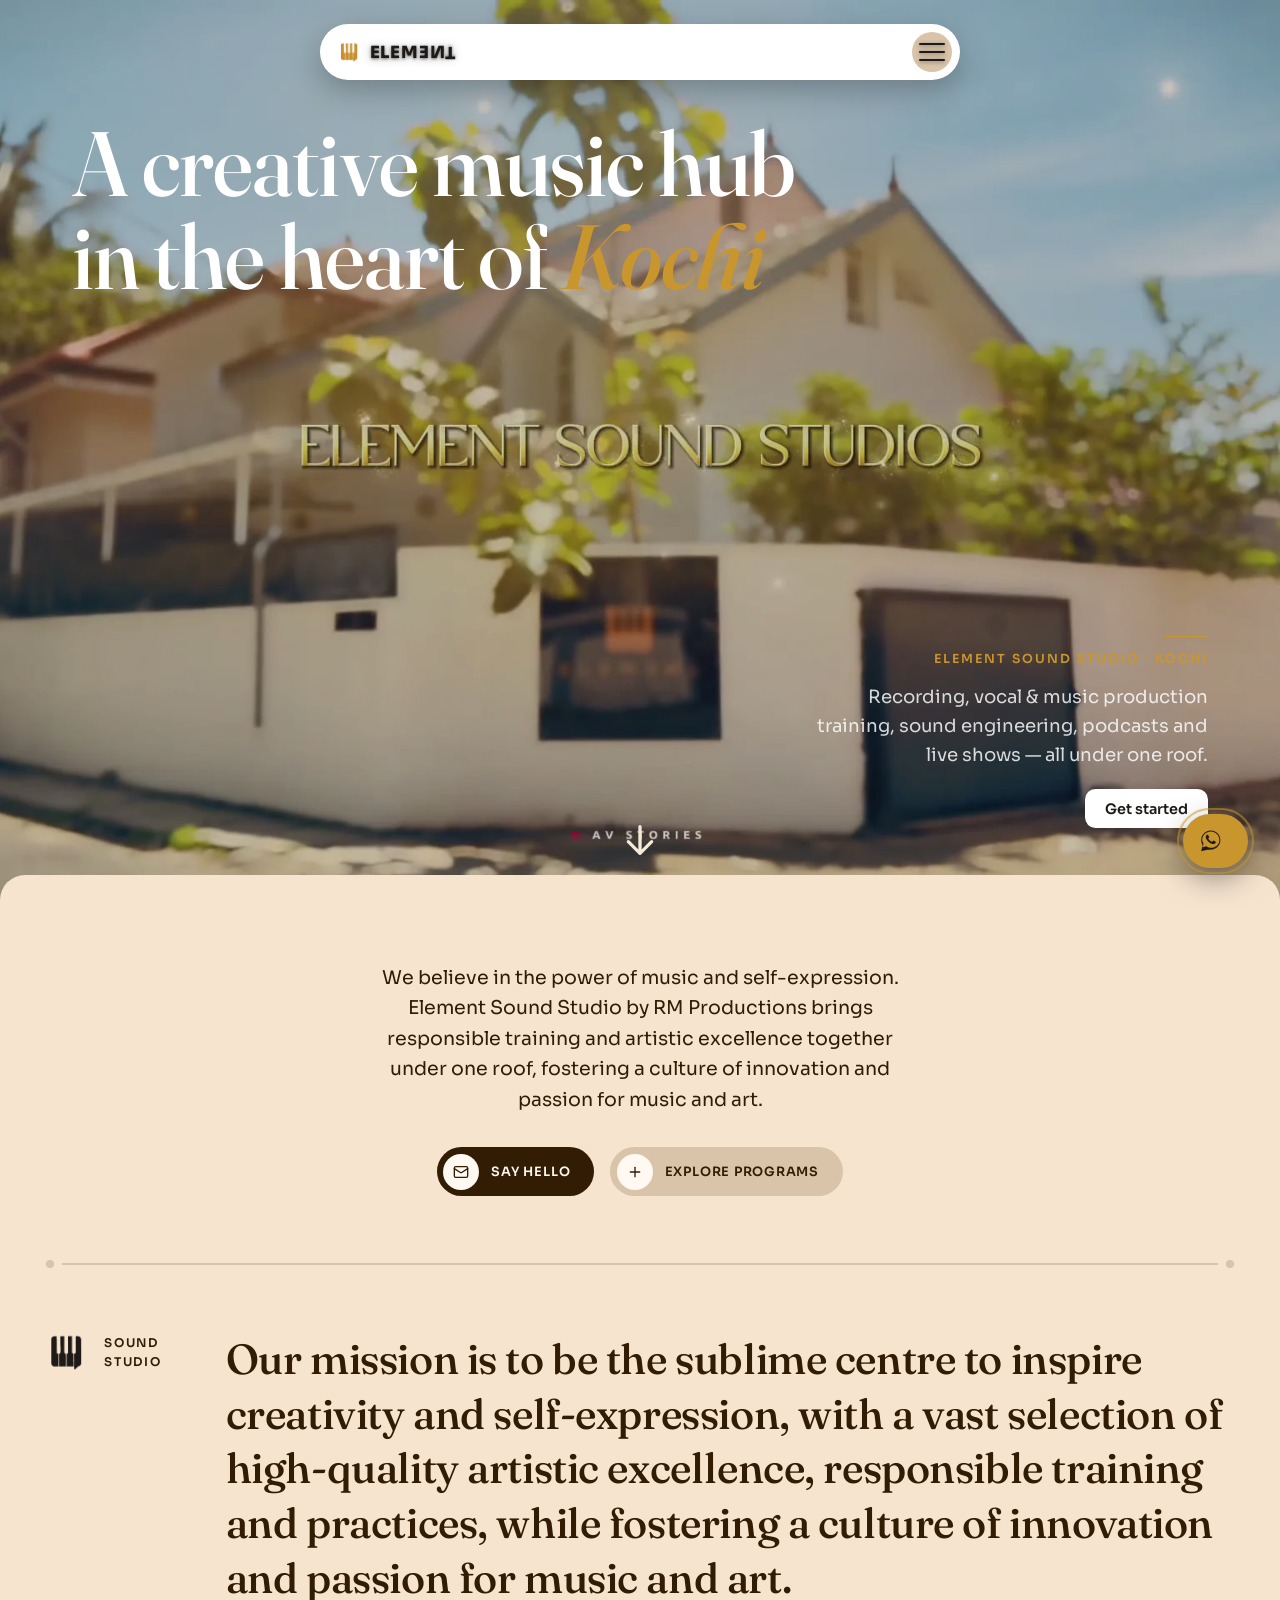
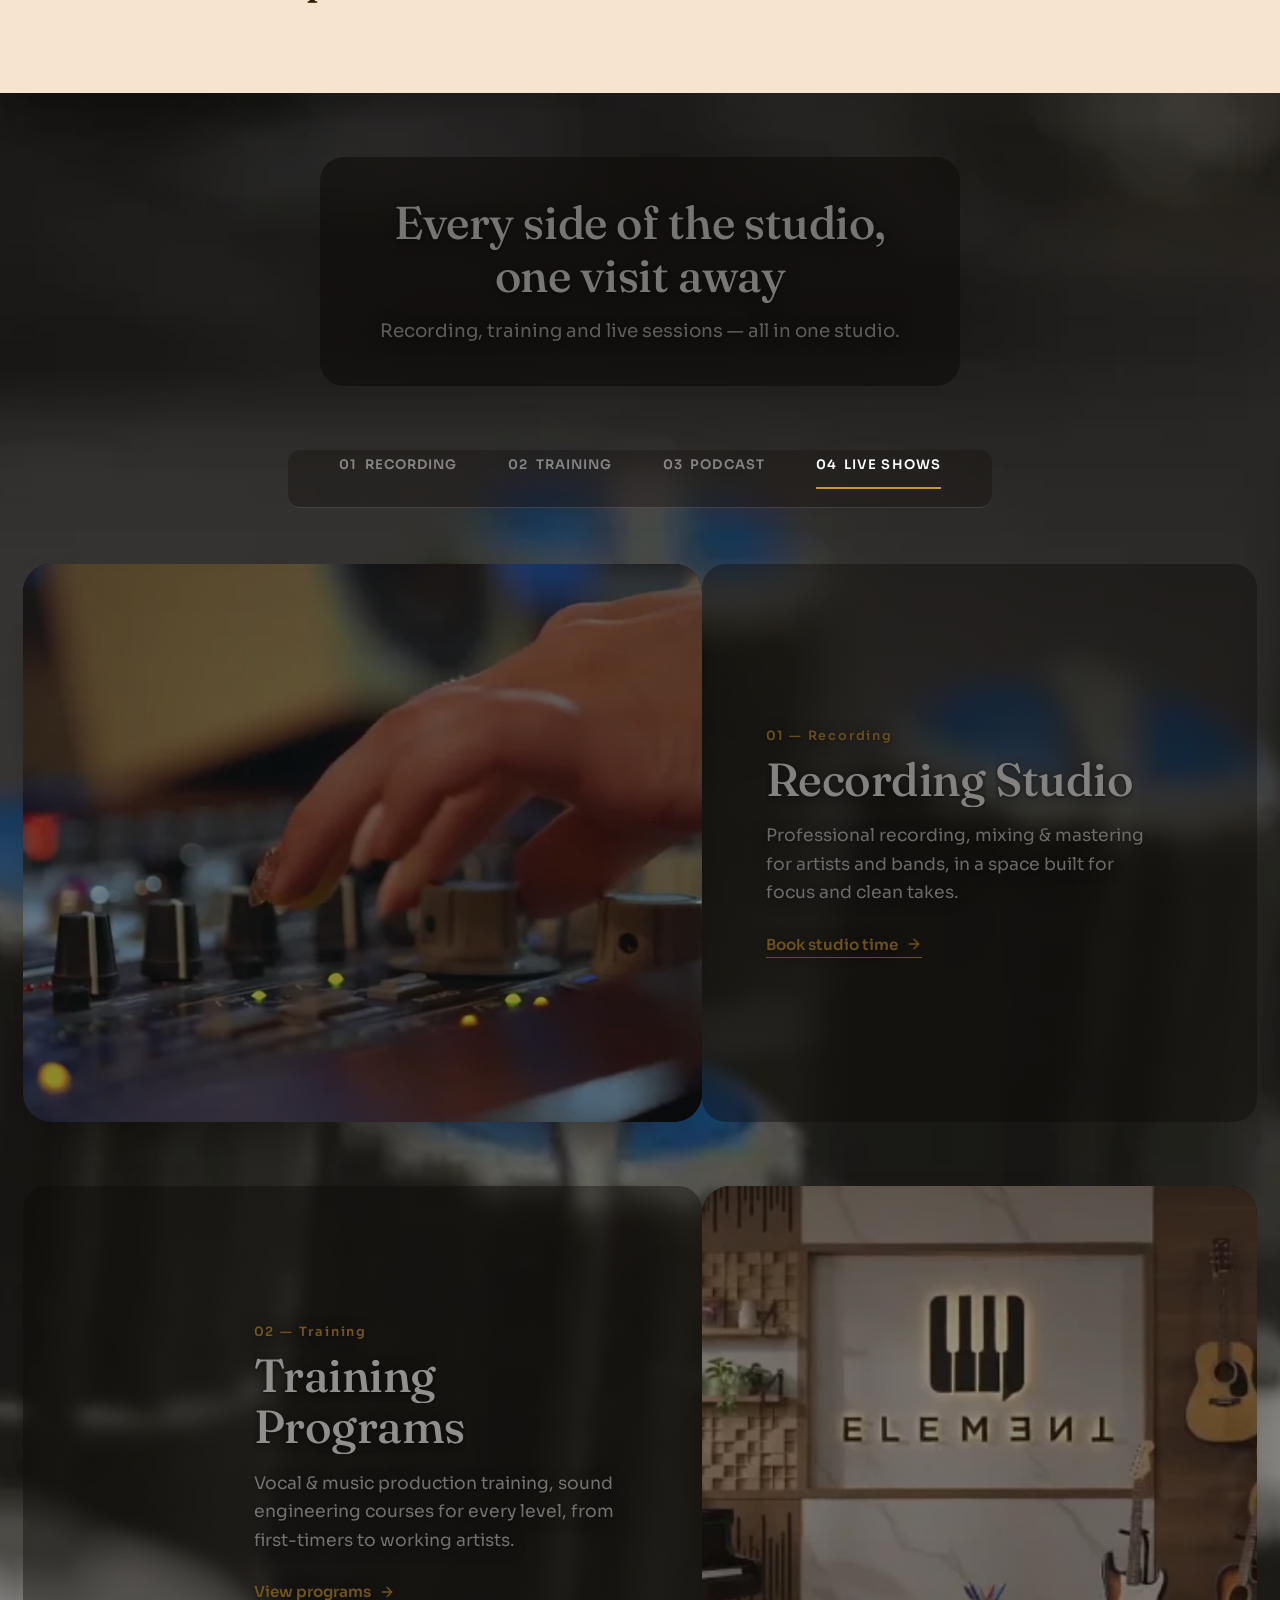
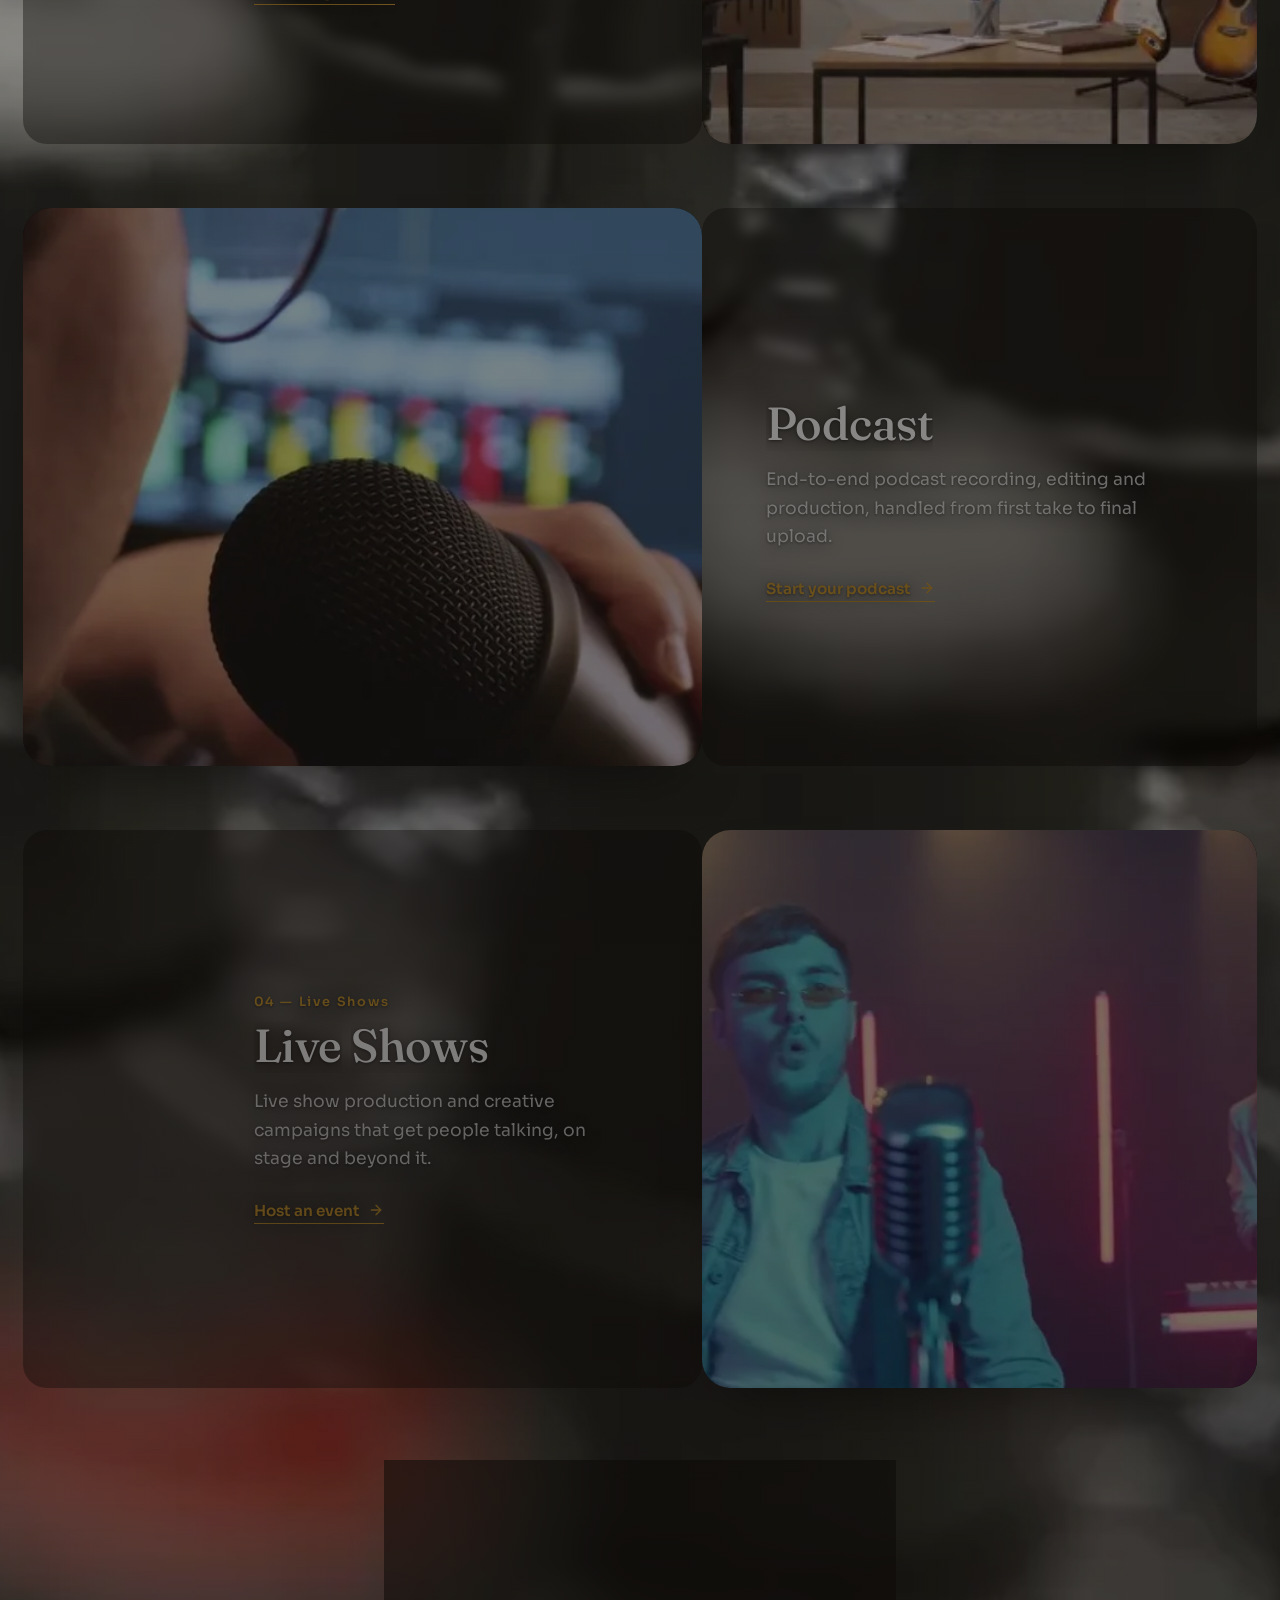
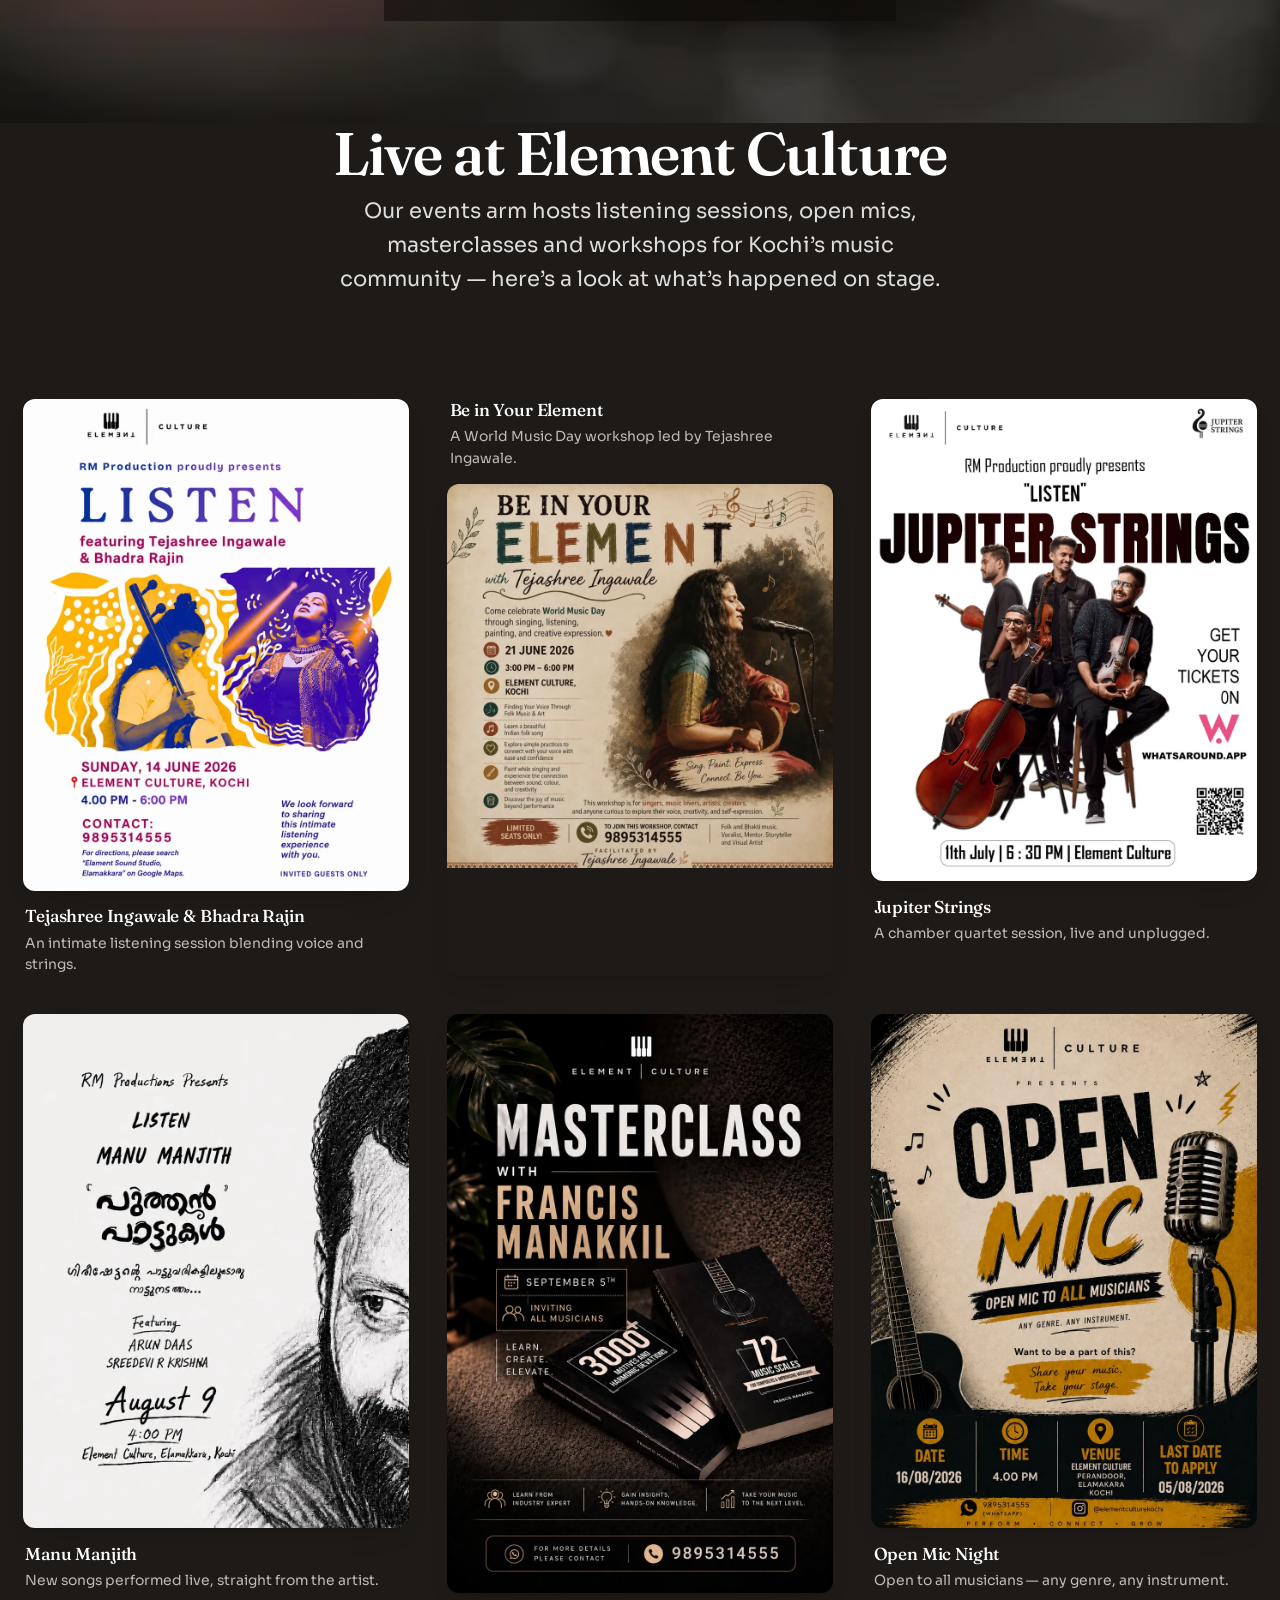
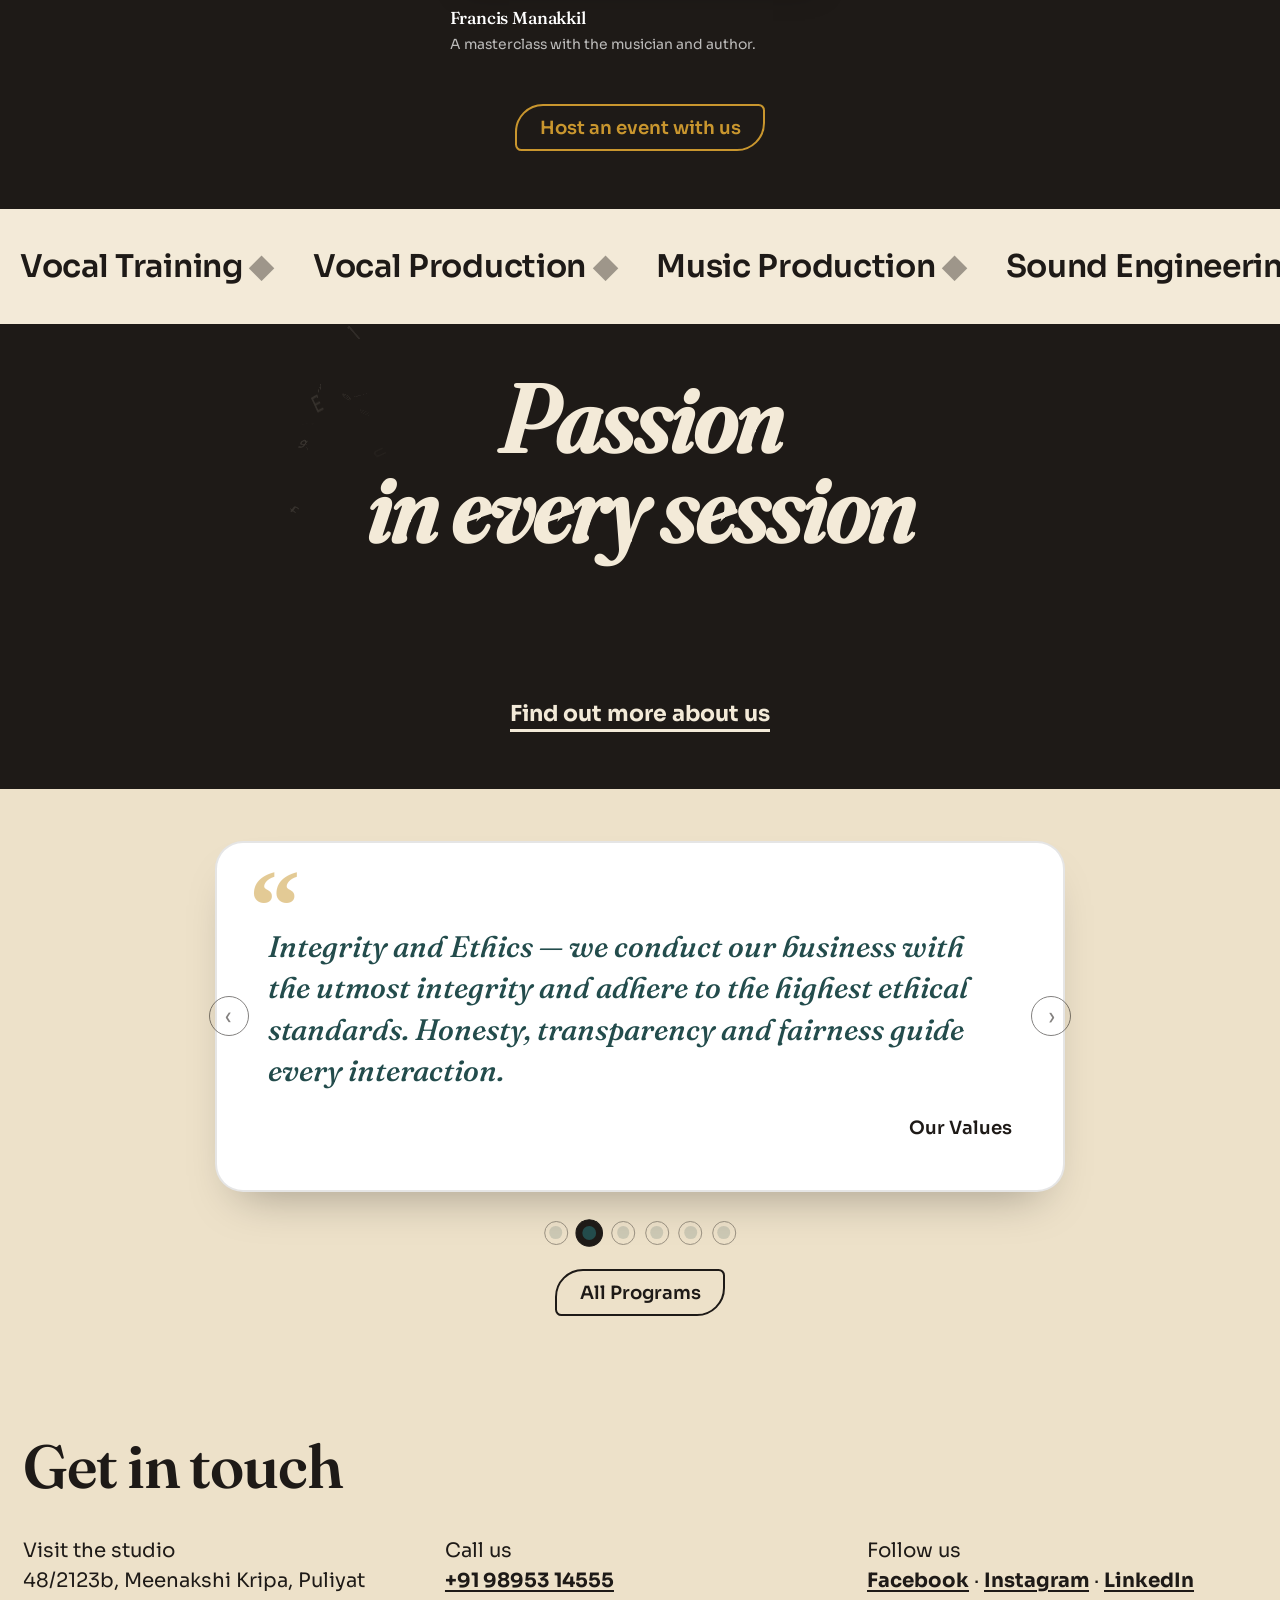
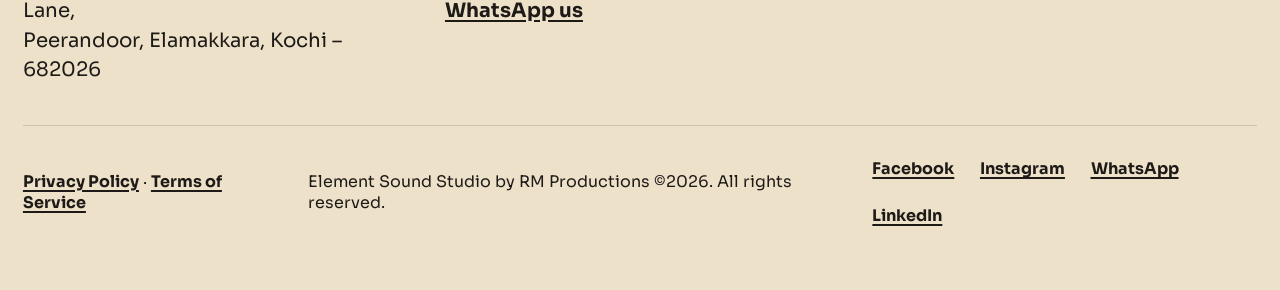
==== commit 32ee9a4c: "Fix blurry background: use higher-res upscale in features section production-console-800.webp (800px" ====
--- a/index.html
+++ b/index.html
@@ -188,7 +188,7 @@
 
   <!-- Services: cinematic scroll-driven studio showcase -->
   <section class="features-section">
-    <div class="features-section__bg" style="background-image:url('public/stock/production-console-800.webp');"></div>
+    <div class="features-section__bg" style="background-image:url('public/stock/production-console-1920.webp');"></div>
     <div class="features-section__scrim"></div>
     <div class="page-container">
 
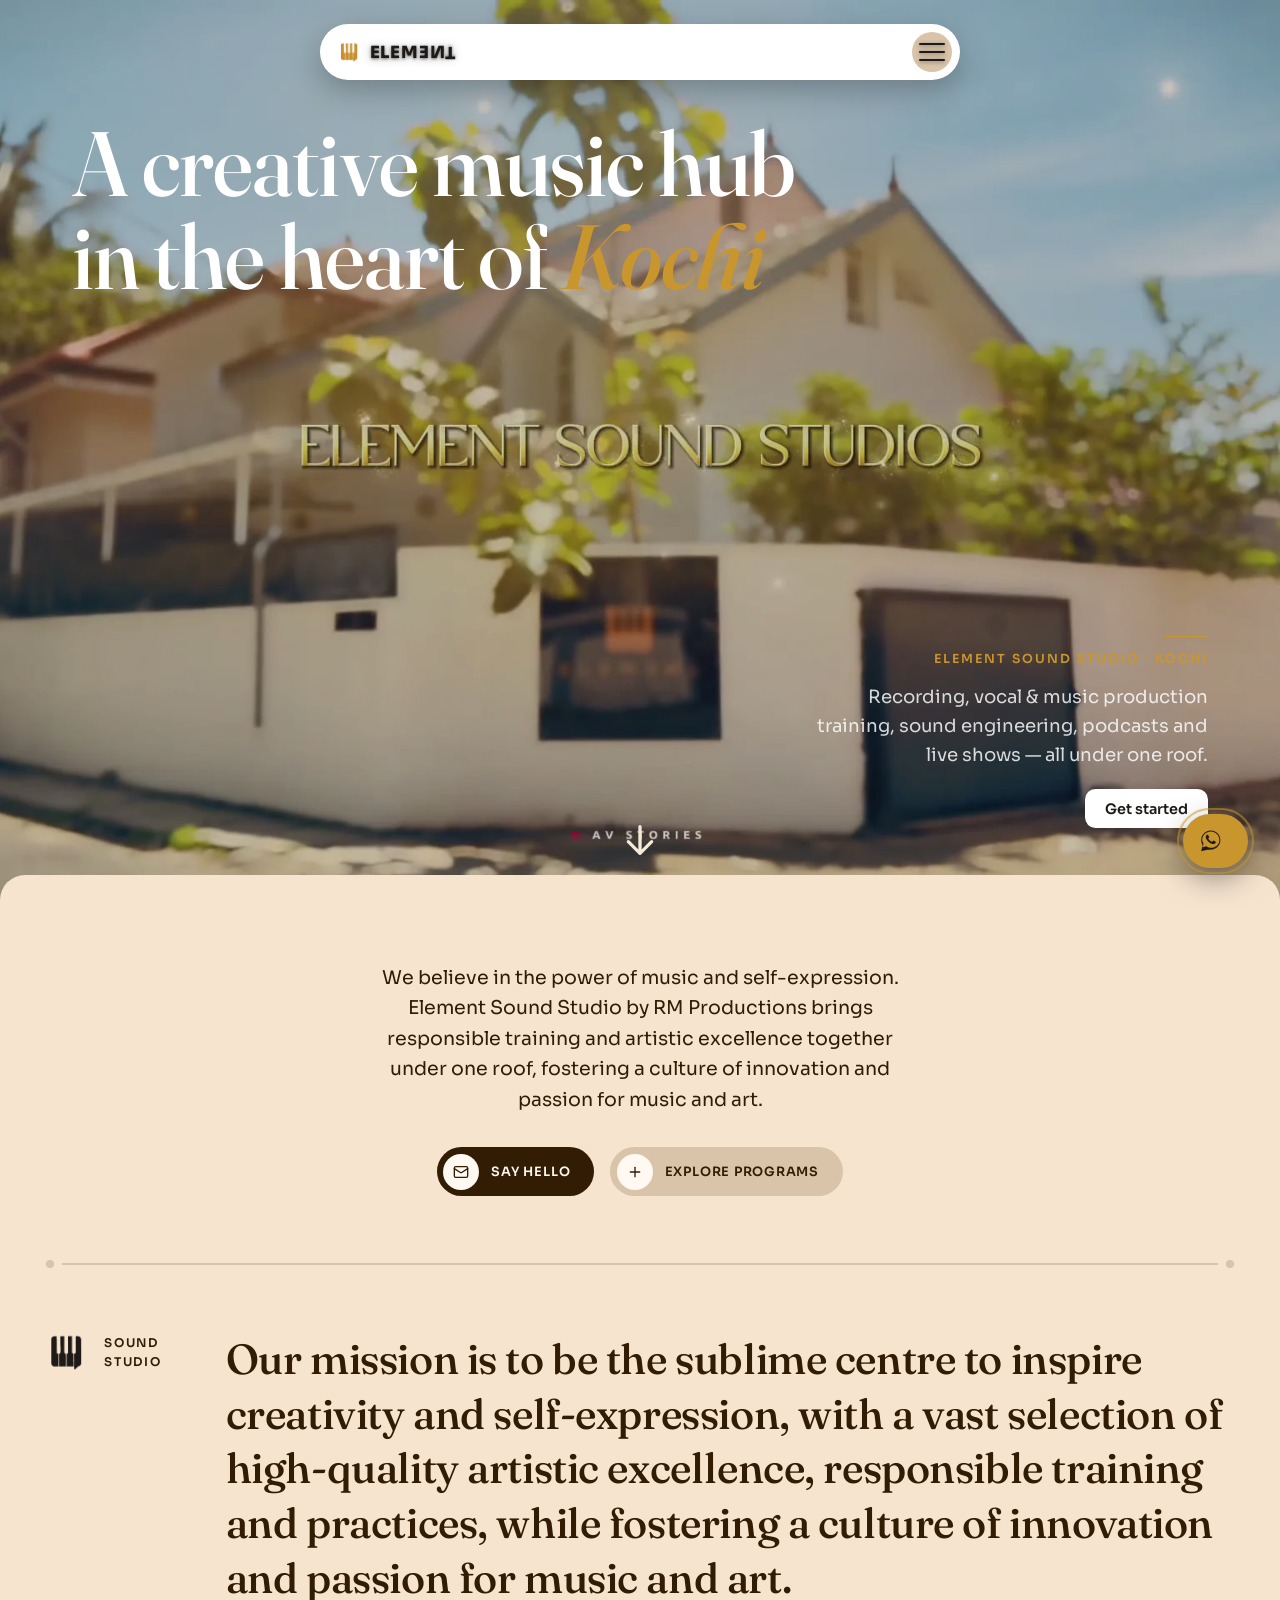
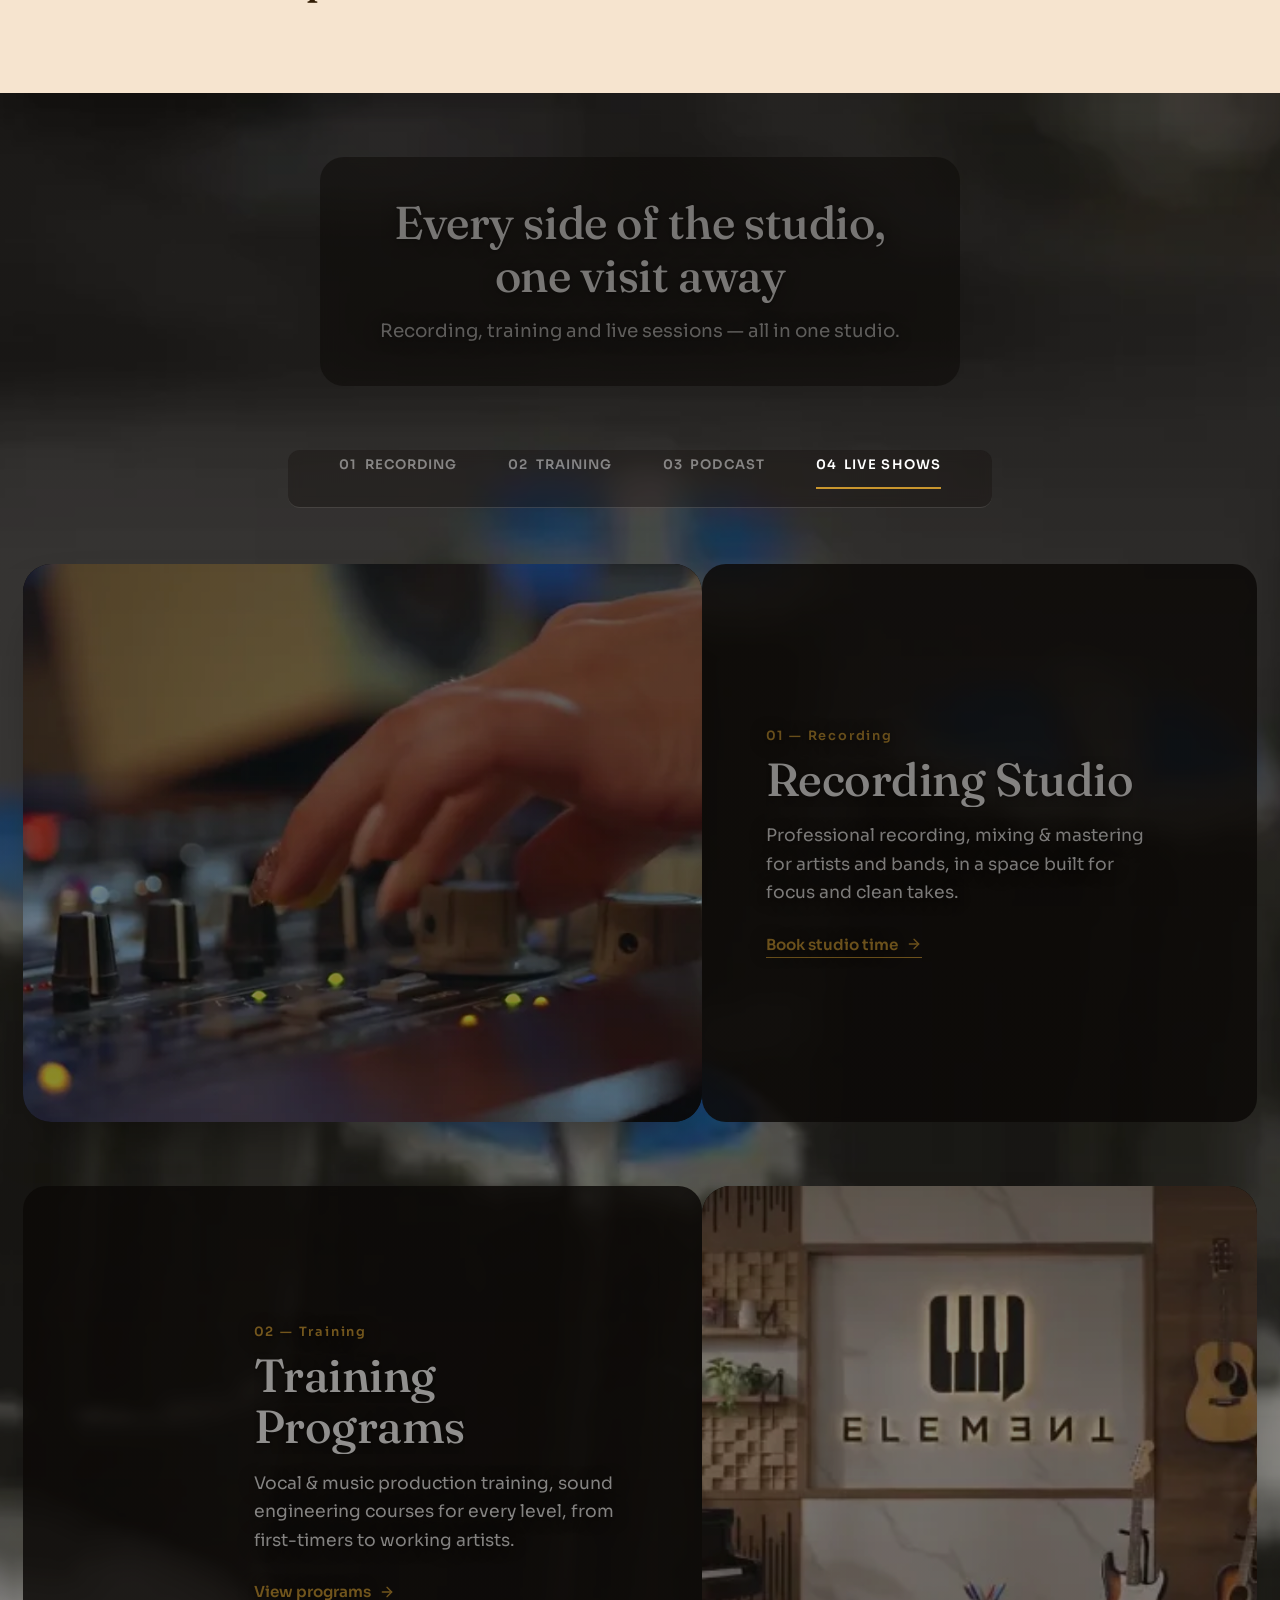
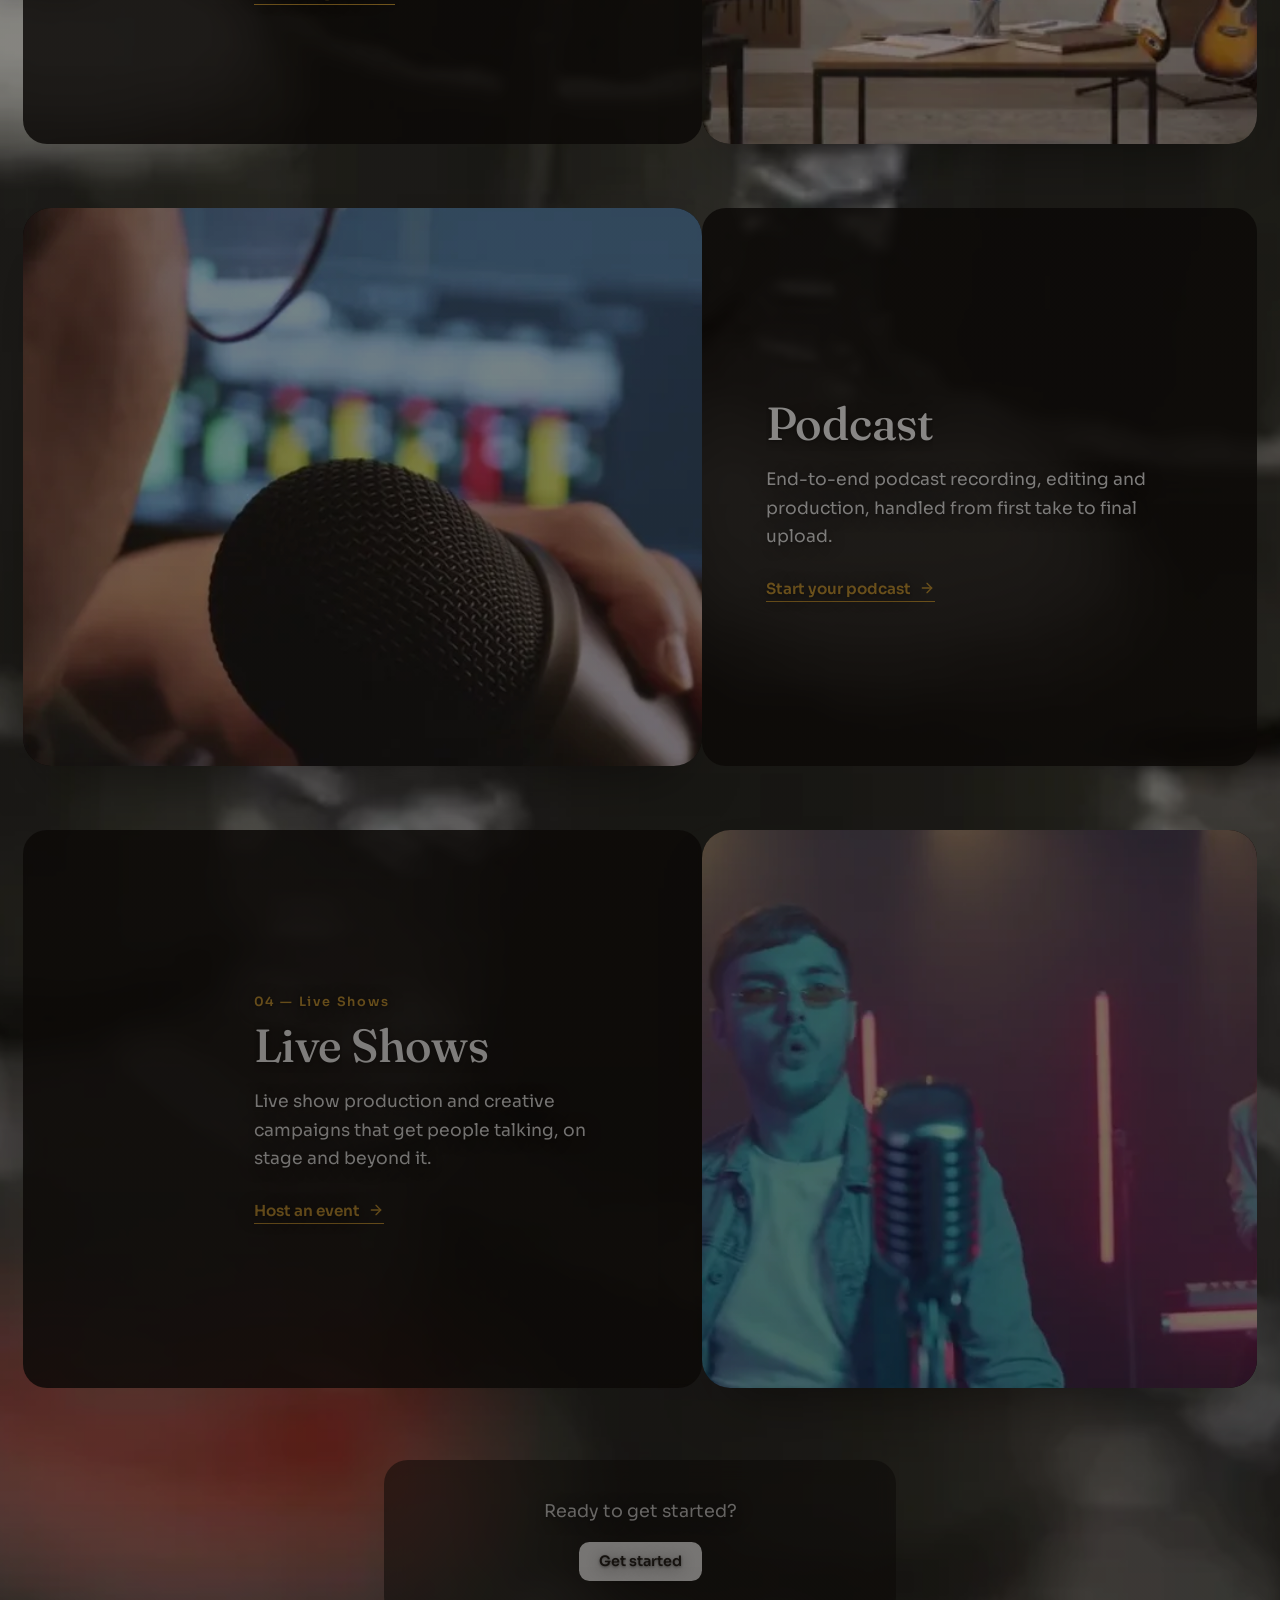
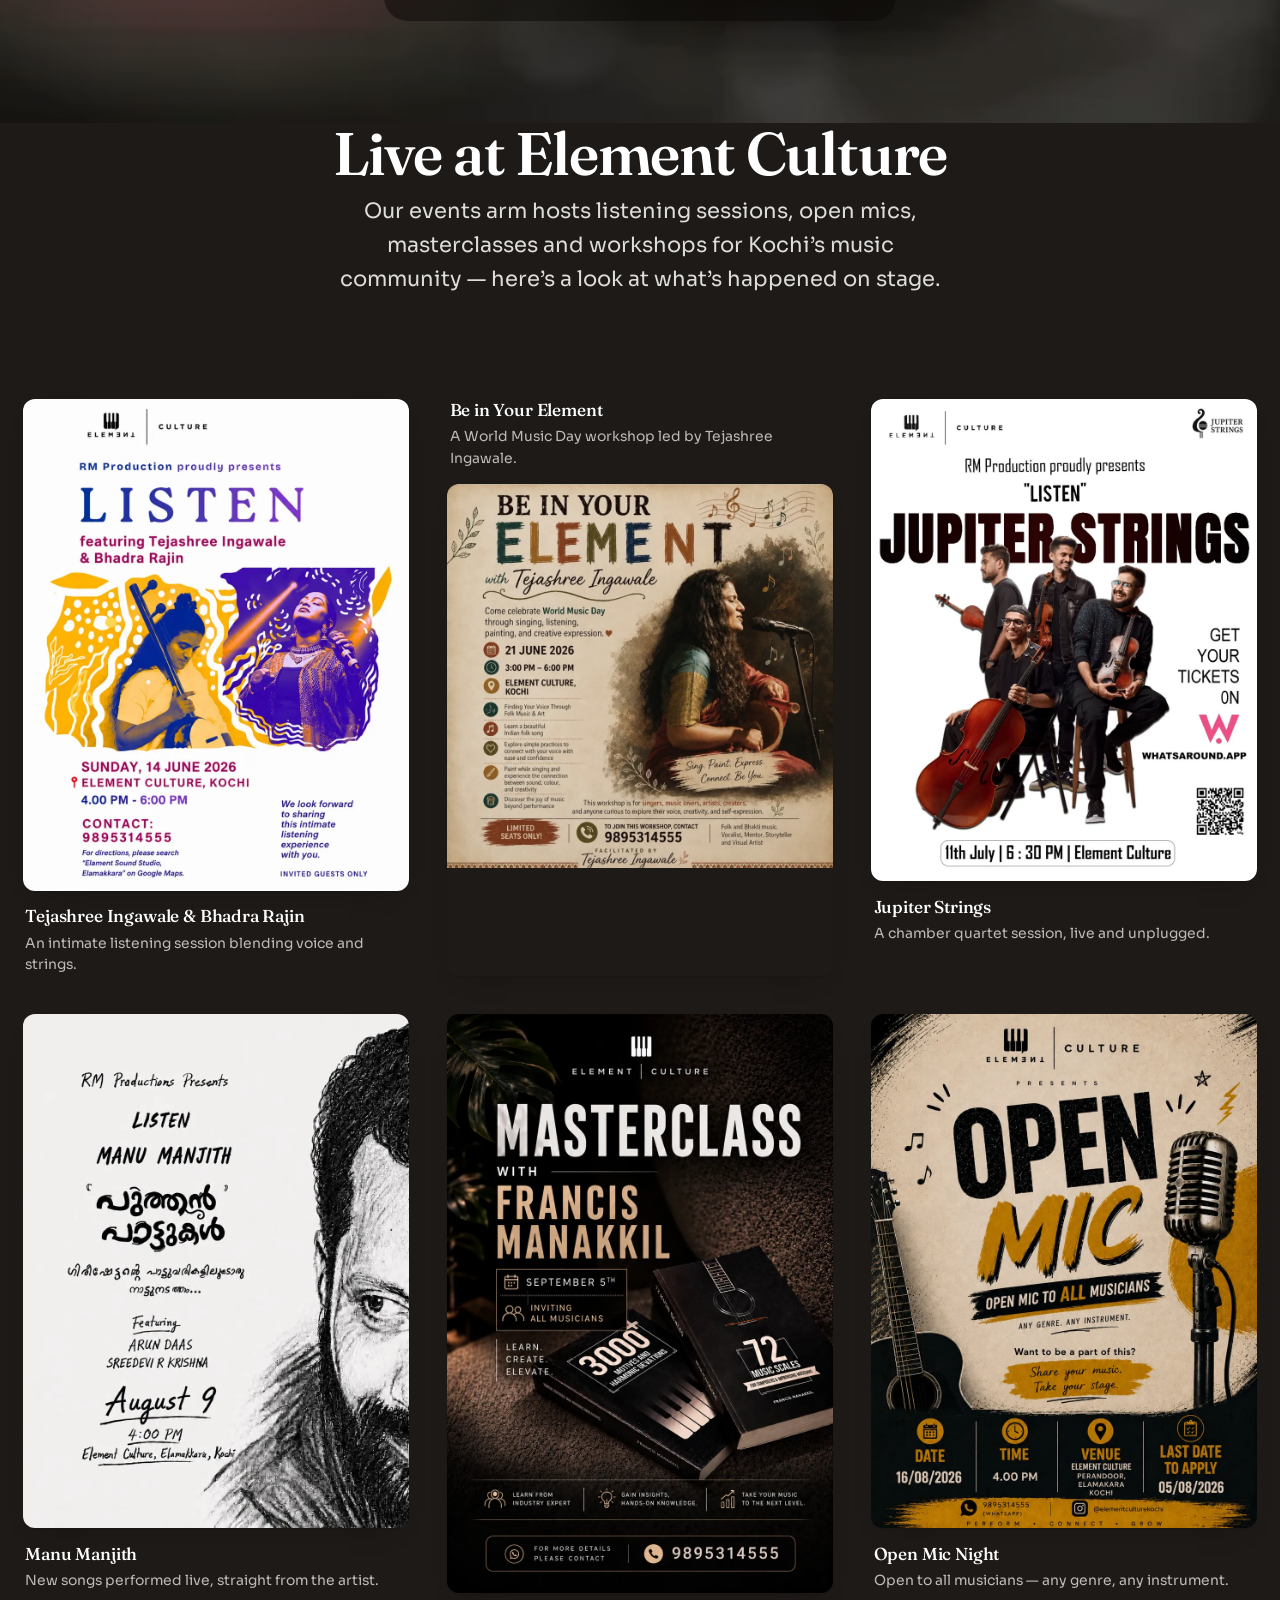
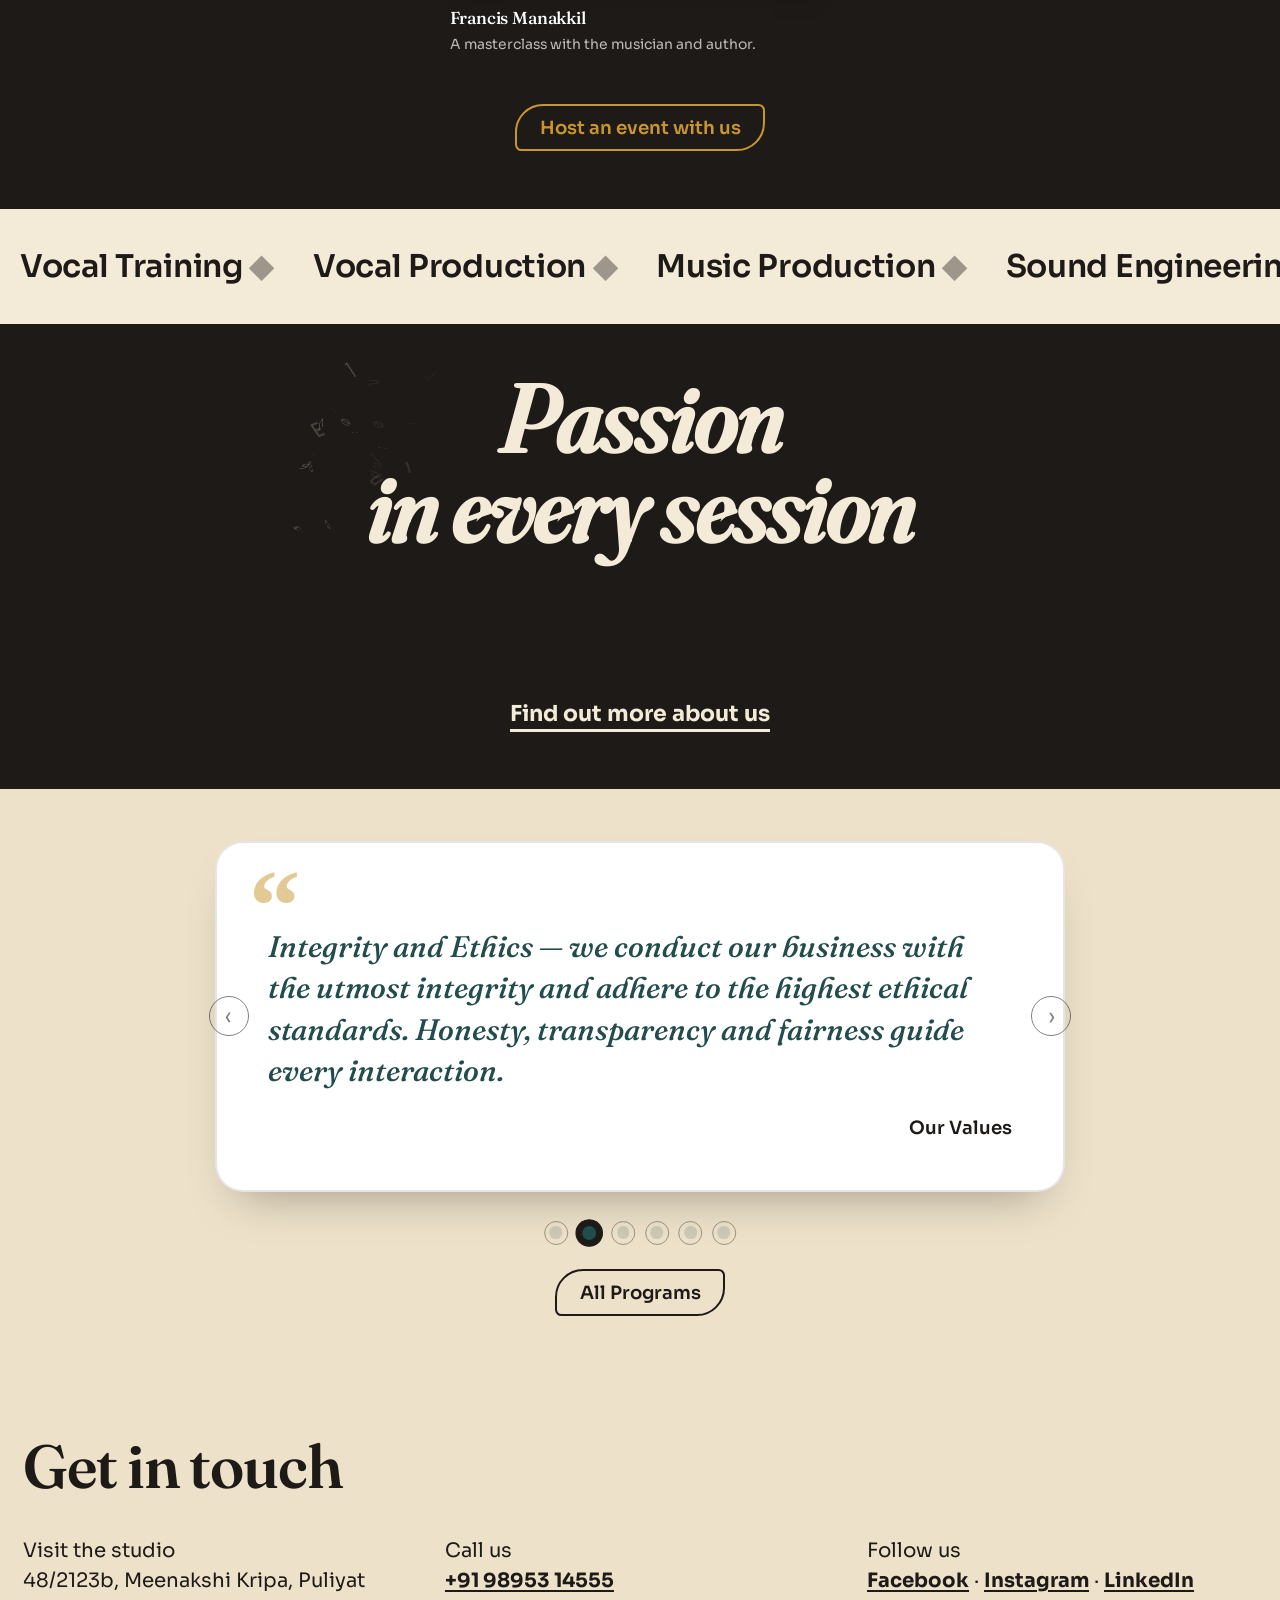
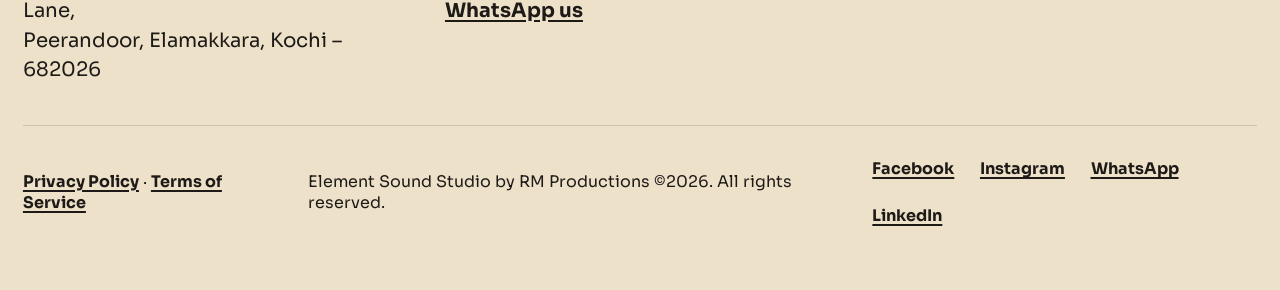
==== commit c11a9455: "Bump index-page.min.css cache-bust version to force refresh of contrast fix Co-Authored-By: Claude S" ====
--- a/index.html
+++ b/index.html
@@ -102,7 +102,7 @@
 }
 </script>
 
-<link rel="stylesheet" href="index-page.min.css?v=5">
+<link rel="stylesheet" href="index-page.min.css?v=6">
 </head>
 <body>
 
--- a/index-page.min.css
+++ b/index-page.min.css
@@ -1 +1 @@
-@keyframes hkWordIn{to{transform:translateY(0) rotate(0) scale(1);opacity:1}}@keyframes hkRuleIn{to{transform:scaleX(1);opacity:1}}@keyframes hkFadeUp{to{opacity:1;transform:translateY(0)}}.hero-kinetic{position:absolute;inset:0;z-index:2;display:flex;flex-direction:column;justify-content:space-between;padding:clamp(7.5rem,13vh,10rem) clamp(1.5rem,6vw,4.5rem) clamp(2.75rem,8vh,5rem);pointer-events:none}.hero-kinetic__primary{align-self:flex-start;max-width:min(58rem,90vw);will-change:transform,opacity}.hero-kinetic__heading{margin:0;font-family:"Fraunces",Georgia,serif;font-weight:500;font-size:clamp(2.5rem,1.7rem + 5vw,6.75rem);line-height:.96;letter-spacing:-.01em;color:#fff}.hk-line{display:block}.hk-word{display:inline-block;overflow:hidden;vertical-align:top;padding-bottom:.06em}.hk-word__inner{display:inline-block;transform:translateY(120%) rotate(6deg) scale(.88);opacity:0;animation:hkWordIn 1s cubic-bezier(.16,1,.3,1) forwards;animation-delay:var(--hk-delay, 0s);will-change:transform,opacity}.hk-word--accent .hk-word__inner{font-style:italic;color:var(--color-brand-gold, #C9962E)}.hero-kinetic__secondary{align-self:flex-end;display:flex;flex-direction:column;align-items:flex-end;gap:.9rem;max-width:min(26rem,82vw);text-align:right;pointer-events:auto;will-change:transform,opacity}.hero-kinetic__rule,.showcase-index__item::after{background:var(--color-brand-gold, #C9962E);transform:scaleX(0)}.hero-kinetic__rule{display:block;width:2.75rem;height:1px;transform-origin:right;opacity:0;animation:hkRuleIn .9s cubic-bezier(.16,1,.3,1) forwards;animation-delay:.55s}.hero-kinetic__eyebrow{font-family:"Sora",sans-serif;font-size:.78rem;font-weight:600;letter-spacing:.16em;text-transform:uppercase;color:var(--color-brand-gold, #C9962E);opacity:0;transform:translateY(10px);animation:hkFadeUp .8s cubic-bezier(.16,1,.3,1) forwards;animation-delay:.68s}.hero-kinetic__subtitle,.studio-intro p{font-family:"Sora",sans-serif;line-height:1.6}.hero-kinetic__cta,.hero-kinetic__subtitle{opacity:0;transform:translateY(10px);animation:hkFadeUp .85s cubic-bezier(.16,1,.3,1) forwards}.hero-kinetic__subtitle{font-size:clamp(.98rem,.9rem + .3vw,1.15rem);color:rgba(255,255,255,.82);margin:0;animation-delay:.8s}.hero-kinetic__cta{margin-top:.35rem;animation-delay:.98s}@media (max-width:640px){.hero-kinetic{padding:clamp(6.5rem,13vh,8rem) 1.35rem 2.25rem;gap:clamp(1.75rem,6vh,2.75rem)}.hero-kinetic__primary{max-width:100%}.hero-kinetic__heading{font-size:clamp(2.35rem,2rem + 5vw,3.5rem)}.hero-kinetic__secondary{align-self:flex-start;align-items:flex-start;text-align:left;max-width:100%}.hero-kinetic__rule{transform-origin:left}}@media (prefers-reduced-motion:reduce){.hero-kinetic__cta,.hero-kinetic__eyebrow,.hero-kinetic__rule,.hero-kinetic__subtitle,.hk-word__inner{animation:none!important;opacity:1!important;transform:none!important}}.features-section__bg{filter:brightness(1.15) saturate(1.1)}.features-section__scrim{opacity:1;background:linear-gradient(180deg,rgba(15,12,9,.58)0,rgba(15,12,9,.46) 40%,rgba(15,12,9,.58) 100%)}.studio-intro{text-align:center;max-width:40rem;margin:0 auto clamp(2.5rem,5vw,4rem);color:#fff;background:rgba(10,8,6,.55);backdrop-filter:blur(10px);-webkit-backdrop-filter:blur(10px);border-radius:1.5rem;padding:clamp(1.5rem,4vw,2.5rem) clamp(1.5rem,4vw,3rem);text-shadow:0 2px 16px rgba(0,0,0,.6),0 1px 3px rgba(0,0,0,.5);opacity:0;transform:translateY(18px);transition:opacity .8s cubic-bezier(.16,1,.3,1),transform .8s cubic-bezier(.16,1,.3,1)}.studio-intro.is-inview{opacity:1;transform:none}.studio-intro p{font-size:clamp(1rem,.94rem + .3vw,1.15rem);margin:.85rem 0 0}.showcase-shell{position:relative;display:block}.showcase-index{display:flex;flex-wrap:wrap;justify-content:center;align-items:center;gap:clamp(1.5rem,4vw,3.5rem);max-width:44rem;margin:0 auto clamp(2.5rem,5vw,3.5rem);padding:0 1rem clamp(.9rem,2vw,1.15rem);border-bottom:1px solid rgba(255,255,255,.14);position:sticky;top:clamp(4.5rem,8vh,6rem);z-index:5;background:rgba(20,16,13,.35);backdrop-filter:blur(6px);-webkit-backdrop-filter:blur(6px);border-radius:.75rem}.showcase-index__item{position:relative;display:inline-flex;align-items:center;gap:.45rem;padding:.35rem 0 1rem;background:0 0;border:0;cursor:pointer;font-family:"Sora",sans-serif;font-size:.82rem;font-weight:600;letter-spacing:.08em;text-transform:uppercase;color:rgba(255,255,255,.45);transition:color .4s ease}.showcase-index__item::after{content:"";position:absolute;left:0;right:0;bottom:0;height:2px;transition:transform .4s cubic-bezier(.16,1,.3,1)}.showcase-index__item:hover,.studio-intro p{color:rgba(255,255,255,.75)}.showcase-index__item.is-active{color:#fff}.showcase-index__item.is-active::after{transform:scaleX(1)}.studio-rows{display:flex;flex-direction:column}.studio-row{display:grid;grid-template-columns:1.1fr .9fr;align-items:stretch;min-height:clamp(26rem,62vh,40rem);scroll-margin-top:clamp(6rem,12vh,8rem)}.studio-row+.studio-row{margin-top:clamp(2.5rem,5vw,4.5rem)}.studio-row__media{position:relative;overflow:hidden;background:#000;border-radius:clamp(1.1rem,2.2vw,1.85rem);opacity:0;transform:translateX(-3.5rem) scale(1.02);transition:opacity 1.1s cubic-bezier(.16,1,.3,1),transform 1.1s cubic-bezier(.16,1,.3,1);box-shadow:0 30px 60px -28px rgba(0,0,0,.6)}.studio-row__media-inner{position:absolute;inset:0;overflow:hidden}.studio-row__media video{position:absolute;inset:0;width:100%;height:100%;object-fit:cover;transform:scale(1.16);transition:transform 1.6s cubic-bezier(.16,1,.3,1);filter:brightness(1.12) contrast(1.03) saturate(1.05)}.studio-row:nth-child(even) .studio-row__media{order:2;transform:translateX(3.5rem) scale(1.02)}.studio-row.is-inview .studio-row__media{opacity:1;transform:none}.studio-row.is-inview .studio-row__media video{transform:scale(1)}.studio-row__content{display:flex;flex-direction:column;justify-content:center;padding:clamp(2rem,5vw,4rem);color:#fff;background:rgba(10,8,6,.4);backdrop-filter:blur(6px);-webkit-backdrop-filter:blur(6px);border-radius:1.5rem;text-shadow:0 2px 16px rgba(0,0,0,.6),0 1px 3px rgba(0,0,0,.5)}.studio-row:nth-child(even) .studio-row__content{order:1}.studio-row__inner{max-width:24rem}.studio-row:nth-child(even) .studio-row__inner{margin-left:auto}.studio-row__num{display:block;font-family:"Sora",sans-serif;font-size:.8rem;font-weight:600;letter-spacing:.14em;color:var(--color-brand-gold, #C9962E);opacity:0;transform:translateY(10px);transition:opacity .7s cubic-bezier(.16,1,.3,1) .05s,transform .7s cubic-bezier(.16,1,.3,1) .05s;margin-bottom:.75rem}.studio-row.is-inview .studio-row__num{opacity:1;transform:none}.studio-row__title{font-family:"Fraunces",Georgia,serif;font-weight:500;font-size:clamp(1.85rem,1.5rem + 1.9vw,2.9rem);line-height:1.05;margin:0 0 .9rem}.sr-word-mask{display:inline-block;overflow:hidden;vertical-align:top;padding-bottom:.05em}.sr-word{display:inline-block;transform:translateY(105%);opacity:0;transition:transform .75s cubic-bezier(.16,1,.3,1),opacity .75s cubic-bezier(.16,1,.3,1);transition-delay:var(--sr-delay, 0s)}.studio-row.is-inview .sr-word{transform:translateY(0);opacity:1}.studio-row__cta,.studio-row__desc{font-family:"Sora",sans-serif;opacity:0;transform:translateY(14px)}.studio-row__desc{font-size:clamp(.98rem,.92rem + .25vw,1.08rem);line-height:1.65;color:rgba(255,255,255,.78);margin:0;transition:opacity .8s cubic-bezier(.16,1,.3,1) .3s,transform .8s cubic-bezier(.16,1,.3,1) .3s}.studio-row.is-inview .studio-row__cta,.studio-row.is-inview .studio-row__desc{opacity:1;transform:none}.studio-row__cta{display:inline-flex;align-items:center;gap:.5rem;width:max-content;margin-top:clamp(1.25rem,2.2vw,1.75rem);padding-bottom:.2rem;font-size:.95rem;font-weight:600;color:var(--color-brand-gold, #C9962E);text-decoration:none;border-bottom:1px solid currentColor;transition:opacity .8s cubic-bezier(.16,1,.3,1) .42s,transform .8s cubic-bezier(.16,1,.3,1) .42s,gap .25s ease}.studio-row__cta svg{width:1rem;height:1rem;flex:none;transition:transform .25s ease}.studio-row__cta:focus-visible,.studio-row__cta:hover{gap:.85rem}.studio-row__cta:focus-visible svg,.studio-row__cta:hover svg{transform:translateX(2px)}.studio-closing{text-align:center;margin-top:clamp(3rem,6vw,4.5rem);margin-left:auto;margin-right:auto;max-width:32rem;background:rgba(10,8,6,.55);backdrop-filter:blur(10px);-webkit-backdrop-filter:blur(10px);border-radius:1.5rem;padding:clamp(1.75rem,4vw,2.5rem) clamp(1.5rem,4vw,2.5rem);text-shadow:0 2px 16px rgba(0,0,0,.6),0 1px 3px rgba(0,0,0,.5)}.studio-closing p{font-family:"Sora",sans-serif;color:rgba(255,255,255,.85);margin:0 0 1.25rem;font-size:clamp(1rem,.95rem + .25vw,1.1rem)}@media (max-width:768px){.features-section{padding-bottom:6.5rem}}@media (prefers-reduced-motion:reduce){.sr-word,.studio-intro,.studio-row__cta,.studio-row__desc,.studio-row__media,.studio-row__media video,.studio-row__num{transition:none!important;opacity:1!important;transform:none!important}}@media (max-width:900px){.showcase-index{display:none}}.studio-progress{display:none}@media (max-width:768px){.studio-rows-clip{overflow:hidden}.studio-rows{flex-direction:row;flex-wrap:nowrap;transition:transform .6s cubic-bezier(.16,1,.3,1);will-change:transform}.studio-row,.studio-row:nth-child(even){flex:0 0 100%;width:100%;display:flex;flex-direction:column;grid-template-columns:none;min-height:0;order:initial}.studio-row+.studio-row{margin-top:0}.studio-row:nth-child(even) .studio-row__media,.studio-row__media{order:1;aspect-ratio:3/4;width:100%;opacity:1;transform:none}.studio-row__media video{transform:scale(1)}.studio-row:nth-child(even) .studio-row__content,.studio-row__content{order:2;padding:1.5rem 1.35rem .5rem;text-align:left}.studio-row:nth-child(even) .studio-row__inner,.studio-row__inner{margin-left:0;max-width:none}.sr-word,.studio-row__cta,.studio-row__desc,.studio-row__num{opacity:1;transform:none}.studio-progress{display:flex;gap:.4rem;padding:0 1.35rem;margin-bottom:1rem}.studio-progress__seg{flex:1;height:2px;border-radius:2px;background:rgba(255,255,255,.25);overflow:hidden}.studio-progress__seg i{display:block;height:100%;width:100%;background:var(--color-brand-gold, #C9962E);transform-origin:left;transform:scaleX(0)}.studio-progress__seg.is-done i{transform:scaleX(1)}.studio-progress__seg.is-active i{animation:studioSegFill 2s linear forwards}@keyframes studioSegFill{0%{transform:scaleX(0)}to{transform:scaleX(1)}}}.live-grid{display:grid;grid-template-columns:repeat(3,1fr);gap:clamp(1.75rem,3vw,2.75rem);align-items:stretch}@media (max-width:900px){.live-grid{grid-template-columns:repeat(2,1fr)}}@media (max-width:560px){.live-grid{grid-template-columns:1fr;max-width:26rem;margin:0 auto;gap:2.75rem}.live-grid .live-card__media{aspect-ratio:4/5;position:relative}.live-grid .live-card__media img{position:absolute;inset:0;width:100%;height:100%;object-fit:cover}.live-card--caption-top .live-card__caption{order:0;padding:.9rem .15rem 0}.live-card--caption-top .live-card__media{margin-top:0}}.live-card{display:flex;flex-direction:column;height:100%;text-decoration:none;color:inherit;opacity:0;transform:translateY(26px);transition:opacity .7s cubic-bezier(.16,1,.3,1),transform .7s cubic-bezier(.16,1,.3,1);transition-delay:calc(var(--i, 0)*90ms)}.live-card.is-visible{opacity:1;transform:none}.live-card__media{flex-shrink:0;overflow:hidden;border-radius:.75rem;box-shadow:0 1px 2px rgba(0,0,0,.06),0 12px 28px -18px rgba(0,0,0,.35);transition:box-shadow .35s ease;cursor:zoom-in}.live-card__media img{display:block;width:100%;height:auto;transition:transform .7s cubic-bezier(.16,1,.3,1)}.live-card:focus-visible .live-card__media,.live-card:hover .live-card__media{box-shadow:0 4px 10px rgba(0,0,0,.08),0 18px 34px -16px rgba(0,0,0,.4)}.live-card:focus-visible .live-card__media img,.live-card:hover .live-card__media img{transform:scale(1.035)}.live-card__caption{padding:.9rem .15rem 0}.live-card__caption h3{font-family:"Fraunces",Georgia,serif;font-weight:500;font-size:1.08rem;line-height:1.3;margin:0 0 .3rem}.live-card__caption p{font-family:"Sora",sans-serif;font-size:.87rem;line-height:1.55;opacity:.7;margin:0}.live-card--caption-top{position:relative;display:flex;flex-direction:column}.live-card--caption-top .live-card__caption{position:static;order:-1;padding:0 .15rem .9rem}.live-card--caption-top .live-card__media{flex:1;margin-top:0}@media (prefers-reduced-motion:reduce){.live-card{opacity:1;transform:none;transition:none}}.testimonial-card{position:relative}#testimonialSlides{position:relative;min-height:clamp(9.5rem,8rem + 6vw,12.5rem)}.testimonial-slide{position:absolute;inset:0;opacity:0;transform:translateY(10px);transition:opacity .6s cubic-bezier(.16,1,.3,1),transform .6s cubic-bezier(.16,1,.3,1);pointer-events:none}.testimonial-slide.is-active{position:relative;opacity:1;transform:none;pointer-events:auto}.testimonial-arrow{position:absolute;top:50%;transform:translateY(-50%);width:2.5rem;height:2.5rem;border-radius:50%;border:1px solid currentColor;background:0 0;color:inherit;opacity:.55;font-size:1.35rem;line-height:1;cursor:pointer;display:flex;align-items:center;justify-content:center;transition:opacity .25s ease,border-color .25s ease,color .25s ease;z-index:3}.testimonial-arrow:focus-visible,.testimonial-arrow:hover{opacity:1;color:var(--color-brand-gold-text, #8C6416);border-color:var(--color-brand-gold, #C9962E)}.testimonial-arrow--prev{left:clamp(-.5rem,-2vw,.5rem)}.testimonial-arrow--next{right:clamp(-.5rem,-2vw,.5rem)}@media (max-width:640px){.testimonial-arrow{display:none}}.testimonial-dot{width:.5rem;height:.5rem;border-radius:50%;border:1px solid currentColor;background:0 0;opacity:.4;padding:0;margin:0 .3rem;cursor:pointer;transition:opacity .25s ease,background .25s ease,transform .25s ease}.testimonial-dot.is-active{opacity:1;background:currentColor;transform:scale(1.15)}@media (prefers-reduced-motion:reduce){.testimonial-slide{transition:none}}body.lightbox-open{overflow:hidden}.lightbox{position:fixed;inset:0;z-index:99999!important;display:flex;align-items:center;justify-content:center;padding:clamp(1.5rem,6vw,4rem);background:rgba(10,8,6,.95);opacity:0;visibility:hidden;transition:opacity .35s ease,visibility 0s linear .35s;backdrop-filter:blur(8px)}.lightbox.is-open{opacity:1;visibility:visible;transition:opacity .35s ease,visibility 0s linear 0s}.lightbox__stage{max-width:min(90vw,60rem);max-height:88vh}.lightbox__stage img{display:block;width:100%;height:100%;max-height:88vh;object-fit:contain;border-radius:.6rem;box-shadow:0 30px 80px rgba(0,0,0,.55);transform:scale(.96);transition:transform .35s cubic-bezier(.16,1,.3,1)}.lightbox.is-open .lightbox__stage img{transform:scale(1)}.lightbox__close{position:fixed;top:clamp(1rem,3vh,2rem);right:clamp(1rem,3vw,2rem);width:48px;height:48px;border-radius:50%;border:1px solid rgba(255,255,255,.2);background:rgba(255,255,255,.1);color:#fff;font-size:28px;line-height:1;cursor:pointer;display:flex;align-items:center;justify-content:center;transition:background .2s ease,border-color .2s ease,transform .2s ease;z-index:100000!important}.lightbox__close:focus-visible,.lightbox__close:hover{background:rgba(255,255,255,.2);border-color:#fff;transform:scale(1.1)}@media (prefers-reduced-motion:reduce){.lightbox,.lightbox__stage img{transition:none}}+@keyframes hkWordIn{to{transform:translateY(0) rotate(0) scale(1);opacity:1}}@keyframes hkRuleIn{to{transform:scaleX(1);opacity:1}}@keyframes hkFadeUp{to{opacity:1;transform:translateY(0)}}.hero-kinetic{position:absolute;inset:0;z-index:2;display:flex;flex-direction:column;justify-content:space-between;padding:clamp(7.5rem,13vh,10rem) clamp(1.5rem,6vw,4.5rem) clamp(2.75rem,8vh,5rem);pointer-events:none}.hero-kinetic__primary{align-self:flex-start;max-width:min(58rem,90vw);will-change:transform,opacity}.hero-kinetic__heading{margin:0;font-family:"Fraunces",Georgia,serif;font-weight:500;font-size:clamp(2.5rem,1.7rem + 5vw,6.75rem);line-height:.96;letter-spacing:-.01em;color:#fff}.hk-line{display:block}.hk-word{display:inline-block;overflow:hidden;vertical-align:top;padding-bottom:.06em}.hk-word__inner{display:inline-block;transform:translateY(120%) rotate(6deg) scale(.88);opacity:0;animation:hkWordIn 1s cubic-bezier(.16,1,.3,1) forwards;animation-delay:var(--hk-delay, 0s);will-change:transform,opacity}.hk-word--accent .hk-word__inner{font-style:italic;color:var(--color-brand-gold, #C9962E)}.hero-kinetic__secondary{align-self:flex-end;display:flex;flex-direction:column;align-items:flex-end;gap:.9rem;max-width:min(26rem,82vw);text-align:right;pointer-events:auto;will-change:transform,opacity}.hero-kinetic__rule,.showcase-index__item::after{background:var(--color-brand-gold, #C9962E);transform:scaleX(0)}.hero-kinetic__rule{display:block;width:2.75rem;height:1px;transform-origin:right;opacity:0;animation:hkRuleIn .9s cubic-bezier(.16,1,.3,1) forwards;animation-delay:.55s}.hero-kinetic__eyebrow{font-family:"Sora",sans-serif;font-size:.78rem;font-weight:600;letter-spacing:.16em;text-transform:uppercase;color:var(--color-brand-gold, #C9962E);opacity:0;transform:translateY(10px);animation:hkFadeUp .8s cubic-bezier(.16,1,.3,1) forwards;animation-delay:.68s}.hero-kinetic__subtitle,.studio-intro p{font-family:"Sora",sans-serif;line-height:1.6}.hero-kinetic__cta,.hero-kinetic__subtitle{opacity:0;transform:translateY(10px);animation:hkFadeUp .85s cubic-bezier(.16,1,.3,1) forwards}.hero-kinetic__subtitle{font-size:clamp(.98rem,.9rem + .3vw,1.15rem);color:rgba(255,255,255,.82);margin:0;animation-delay:.8s}.hero-kinetic__cta{margin-top:.35rem;animation-delay:.98s}@media (max-width:640px){.hero-kinetic{padding:clamp(6.5rem,13vh,8rem) 1.35rem 2.25rem;gap:clamp(1.75rem,6vh,2.75rem)}.hero-kinetic__primary{max-width:100%}.hero-kinetic__heading{font-size:clamp(2.35rem,2rem + 5vw,3.5rem)}.hero-kinetic__secondary{align-self:flex-start;align-items:flex-start;text-align:left;max-width:100%}.hero-kinetic__rule{transform-origin:left}}@media (prefers-reduced-motion:reduce){.hero-kinetic__cta,.hero-kinetic__eyebrow,.hero-kinetic__rule,.hero-kinetic__subtitle,.hk-word__inner{animation:none!important;opacity:1!important;transform:none!important}}.features-section__bg{filter:brightness(1.15) saturate(1.1)}.features-section__scrim{opacity:1;background:linear-gradient(180deg,rgba(15,12,9,.58)0,rgba(15,12,9,.46) 40%,rgba(15,12,9,.58) 100%)}.studio-intro{text-align:center;max-width:40rem;margin:0 auto clamp(2.5rem,5vw,4rem);color:#fff;background:rgba(10,8,6,.55);backdrop-filter:blur(10px);-webkit-backdrop-filter:blur(10px);border-radius:1.5rem;padding:clamp(1.5rem,4vw,2.5rem) clamp(1.5rem,4vw,3rem);text-shadow:0 2px 16px rgba(0,0,0,.6),0 1px 3px rgba(0,0,0,.5);opacity:0;transform:translateY(18px);transition:opacity .8s cubic-bezier(.16,1,.3,1),transform .8s cubic-bezier(.16,1,.3,1)}.studio-intro.is-inview{opacity:1;transform:none}.studio-intro p{font-size:clamp(1rem,.94rem + .3vw,1.15rem);margin:.85rem 0 0}.showcase-shell{position:relative;display:block}.showcase-index{display:flex;flex-wrap:wrap;justify-content:center;align-items:center;gap:clamp(1.5rem,4vw,3.5rem);max-width:44rem;margin:0 auto clamp(2.5rem,5vw,3.5rem);padding:0 1rem clamp(.9rem,2vw,1.15rem);border-bottom:1px solid rgba(255,255,255,.14);position:sticky;top:clamp(4.5rem,8vh,6rem);z-index:5;background:rgba(20,16,13,.35);backdrop-filter:blur(6px);-webkit-backdrop-filter:blur(6px);border-radius:.75rem}.showcase-index__item{position:relative;display:inline-flex;align-items:center;gap:.45rem;padding:.35rem 0 1rem;background:0 0;border:0;cursor:pointer;font-family:"Sora",sans-serif;font-size:.82rem;font-weight:600;letter-spacing:.08em;text-transform:uppercase;color:rgba(255,255,255,.45);transition:color .4s ease}.showcase-index__item::after{content:"";position:absolute;left:0;right:0;bottom:0;height:2px;transition:transform .4s cubic-bezier(.16,1,.3,1)}.showcase-index__item:hover,.studio-intro p{color:rgba(255,255,255,.75)}.showcase-index__item.is-active{color:#fff}.showcase-index__item.is-active::after{transform:scaleX(1)}.studio-rows{display:flex;flex-direction:column}.studio-row{display:grid;grid-template-columns:1.1fr .9fr;align-items:stretch;min-height:clamp(26rem,62vh,40rem);scroll-margin-top:clamp(6rem,12vh,8rem)}.studio-row+.studio-row{margin-top:clamp(2.5rem,5vw,4.5rem)}.studio-row__media{position:relative;overflow:hidden;background:#000;border-radius:clamp(1.1rem,2.2vw,1.85rem);opacity:0;transform:translateX(-3.5rem) scale(1.02);transition:opacity 1.1s cubic-bezier(.16,1,.3,1),transform 1.1s cubic-bezier(.16,1,.3,1);box-shadow:0 30px 60px -28px rgba(0,0,0,.6)}.studio-row__media-inner{position:absolute;inset:0;overflow:hidden}.studio-row__media video{position:absolute;inset:0;width:100%;height:100%;object-fit:cover;transform:scale(1.16);transition:transform 1.6s cubic-bezier(.16,1,.3,1);filter:brightness(1.12) contrast(1.03) saturate(1.05)}.studio-row:nth-child(even) .studio-row__media{order:2;transform:translateX(3.5rem) scale(1.02)}.studio-row.is-inview .studio-row__media{opacity:1;transform:none}.studio-row.is-inview .studio-row__media video{transform:scale(1)}.studio-row__content{display:flex;flex-direction:column;justify-content:center;padding:clamp(2rem,5vw,4rem);color:#fff;background:rgba(10,8,6,.85);backdrop-filter:blur(2px);-webkit-backdrop-filter:blur(2px);border-radius:1.5rem;text-shadow:0 2px 16px rgba(0,0,0,.6),0 1px 3px rgba(0,0,0,.5)}.studio-row:nth-child(even) .studio-row__content{order:1}.studio-row__inner{max-width:24rem}.studio-row:nth-child(even) .studio-row__inner{margin-left:auto}.studio-row__num{display:block;font-family:"Sora",sans-serif;font-size:.8rem;font-weight:600;letter-spacing:.14em;color:var(--color-brand-gold, #C9962E);opacity:0;transform:translateY(10px);transition:opacity .7s cubic-bezier(.16,1,.3,1) .05s,transform .7s cubic-bezier(.16,1,.3,1) .05s;margin-bottom:.75rem}.studio-row.is-inview .studio-row__num{opacity:1;transform:none}.studio-row__title{font-family:"Fraunces",Georgia,serif;font-weight:500;font-size:clamp(1.85rem,1.5rem + 1.9vw,2.9rem);line-height:1.05;margin:0 0 .9rem}.sr-word-mask{display:inline-block;overflow:hidden;vertical-align:top;padding-bottom:.05em}.sr-word{display:inline-block;transform:translateY(105%);opacity:0;transition:transform .75s cubic-bezier(.16,1,.3,1),opacity .75s cubic-bezier(.16,1,.3,1);transition-delay:var(--sr-delay, 0s)}.studio-row.is-inview .sr-word{transform:translateY(0);opacity:1}.studio-row__cta,.studio-row__desc{font-family:"Sora",sans-serif;opacity:0;transform:translateY(14px)}.studio-row__desc{font-size:clamp(.98rem,.92rem + .25vw,1.08rem);line-height:1.65;color:rgba(255,255,255,.92);margin:0;transition:opacity .8s cubic-bezier(.16,1,.3,1) .3s,transform .8s cubic-bezier(.16,1,.3,1) .3s}.studio-row.is-inview .studio-row__cta,.studio-row.is-inview .studio-row__desc{opacity:1;transform:none}.studio-row__cta{display:inline-flex;align-items:center;gap:.5rem;width:max-content;margin-top:clamp(1.25rem,2.2vw,1.75rem);padding-bottom:.2rem;font-size:.95rem;font-weight:600;color:var(--color-brand-gold, #C9962E);text-decoration:none;border-bottom:1px solid currentColor;transition:opacity .8s cubic-bezier(.16,1,.3,1) .42s,transform .8s cubic-bezier(.16,1,.3,1) .42s,gap .25s ease}.studio-row__cta svg{width:1rem;height:1rem;flex:none;transition:transform .25s ease}.studio-row__cta:focus-visible,.studio-row__cta:hover{gap:.85rem}.studio-row__cta:focus-visible svg,.studio-row__cta:hover svg{transform:translateX(2px)}.studio-closing{text-align:center;margin-top:clamp(3rem,6vw,4.5rem);margin-left:auto;margin-right:auto;max-width:32rem;background:rgba(10,8,6,.55);backdrop-filter:blur(10px);-webkit-backdrop-filter:blur(10px);border-radius:1.5rem;padding:clamp(1.75rem,4vw,2.5rem) clamp(1.5rem,4vw,2.5rem);text-shadow:0 2px 16px rgba(0,0,0,.6),0 1px 3px rgba(0,0,0,.5)}.studio-closing p{font-family:"Sora",sans-serif;color:rgba(255,255,255,.85);margin:0 0 1.25rem;font-size:clamp(1rem,.95rem + .25vw,1.1rem)}@media (max-width:768px){.features-section{padding-bottom:6.5rem}}@media (prefers-reduced-motion:reduce){.sr-word,.studio-intro,.studio-row__cta,.studio-row__desc,.studio-row__media,.studio-row__media video,.studio-row__num{transition:none!important;opacity:1!important;transform:none!important}}@media (max-width:900px){.showcase-index{display:none}}.studio-progress{display:none}@media (max-width:768px){.studio-rows-clip{overflow:hidden}.studio-rows{flex-direction:row;flex-wrap:nowrap;transition:transform .6s cubic-bezier(.16,1,.3,1);will-change:transform}.studio-row,.studio-row:nth-child(even){flex:0 0 100%;width:100%;display:flex;flex-direction:column;grid-template-columns:none;min-height:0;order:initial}.studio-row+.studio-row{margin-top:0}.studio-row:nth-child(even) .studio-row__media,.studio-row__media{order:1;aspect-ratio:3/4;width:100%;opacity:1;transform:none}.studio-row__media video{transform:scale(1)}.studio-row:nth-child(even) .studio-row__content,.studio-row__content{order:2;padding:1.5rem 1.35rem .5rem;text-align:left}.studio-row:nth-child(even) .studio-row__inner,.studio-row__inner{margin-left:0;max-width:none}.sr-word,.studio-row__cta,.studio-row__desc,.studio-row__num{opacity:1;transform:none}.studio-progress{display:flex;gap:.4rem;padding:0 1.35rem;margin-bottom:1rem}.studio-progress__seg{flex:1;height:2px;border-radius:2px;background:rgba(255,255,255,.25);overflow:hidden}.studio-progress__seg i{display:block;height:100%;width:100%;background:var(--color-brand-gold, #C9962E);transform-origin:left;transform:scaleX(0)}.studio-progress__seg.is-done i{transform:scaleX(1)}.studio-progress__seg.is-active i{animation:studioSegFill 2s linear forwards}@keyframes studioSegFill{0%{transform:scaleX(0)}to{transform:scaleX(1)}}}.live-grid{display:grid;grid-template-columns:repeat(3,1fr);gap:clamp(1.75rem,3vw,2.75rem);align-items:stretch}@media (max-width:900px){.live-grid{grid-template-columns:repeat(2,1fr)}}@media (max-width:560px){.live-grid{grid-template-columns:1fr;max-width:26rem;margin:0 auto;gap:2.75rem}.live-grid .live-card__media{aspect-ratio:4/5;position:relative}.live-grid .live-card__media img{position:absolute;inset:0;width:100%;height:100%;object-fit:cover}.live-card--caption-top .live-card__caption{order:0;padding:.9rem .15rem 0}.live-card--caption-top .live-card__media{margin-top:0}}.live-card{display:flex;flex-direction:column;height:100%;text-decoration:none;color:inherit;opacity:0;transform:translateY(26px);transition:opacity .7s cubic-bezier(.16,1,.3,1),transform .7s cubic-bezier(.16,1,.3,1);transition-delay:calc(var(--i, 0)*90ms)}.live-card.is-visible{opacity:1;transform:none}.live-card__media{flex-shrink:0;overflow:hidden;border-radius:.75rem;box-shadow:0 1px 2px rgba(0,0,0,.06),0 12px 28px -18px rgba(0,0,0,.35);transition:box-shadow .35s ease;cursor:zoom-in}.live-card__media img{display:block;width:100%;height:auto;transition:transform .7s cubic-bezier(.16,1,.3,1)}.live-card:focus-visible .live-card__media,.live-card:hover .live-card__media{box-shadow:0 4px 10px rgba(0,0,0,.08),0 18px 34px -16px rgba(0,0,0,.4)}.live-card:focus-visible .live-card__media img,.live-card:hover .live-card__media img{transform:scale(1.035)}.live-card__caption{padding:.9rem .15rem 0}.live-card__caption h3{font-family:"Fraunces",Georgia,serif;font-weight:500;font-size:1.08rem;line-height:1.3;margin:0 0 .3rem}.live-card__caption p{font-family:"Sora",sans-serif;font-size:.87rem;line-height:1.55;opacity:.7;margin:0}.live-card--caption-top{position:relative;display:flex;flex-direction:column}.live-card--caption-top .live-card__caption{position:static;order:-1;padding:0 .15rem .9rem}.live-card--caption-top .live-card__media{flex:1;margin-top:0}@media (prefers-reduced-motion:reduce){.live-card{opacity:1;transform:none;transition:none}}.testimonial-card{position:relative}#testimonialSlides{position:relative;min-height:clamp(9.5rem,8rem + 6vw,12.5rem)}.testimonial-slide{position:absolute;inset:0;opacity:0;transform:translateY(10px);transition:opacity .6s cubic-bezier(.16,1,.3,1),transform .6s cubic-bezier(.16,1,.3,1);pointer-events:none}.testimonial-slide.is-active{position:relative;opacity:1;transform:none;pointer-events:auto}.testimonial-arrow{position:absolute;top:50%;transform:translateY(-50%);width:2.5rem;height:2.5rem;border-radius:50%;border:1px solid currentColor;background:0 0;color:inherit;opacity:.55;font-size:1.35rem;line-height:1;cursor:pointer;display:flex;align-items:center;justify-content:center;transition:opacity .25s ease,border-color .25s ease,color .25s ease;z-index:3}.testimonial-arrow:focus-visible,.testimonial-arrow:hover{opacity:1;color:var(--color-brand-gold-text, #8C6416);border-color:var(--color-brand-gold, #C9962E)}.testimonial-arrow--prev{left:clamp(-.5rem,-2vw,.5rem)}.testimonial-arrow--next{right:clamp(-.5rem,-2vw,.5rem)}@media (max-width:640px){.testimonial-arrow{display:none}}.testimonial-dot{width:.5rem;height:.5rem;border-radius:50%;border:1px solid currentColor;background:0 0;opacity:.4;padding:0;margin:0 .3rem;cursor:pointer;transition:opacity .25s ease,background .25s ease,transform .25s ease}.testimonial-dot.is-active{opacity:1;background:currentColor;transform:scale(1.15)}@media (prefers-reduced-motion:reduce){.testimonial-slide{transition:none}}body.lightbox-open{overflow:hidden}.lightbox{position:fixed;inset:0;z-index:99999!important;display:flex;align-items:center;justify-content:center;padding:clamp(1.5rem,6vw,4rem);background:rgba(10,8,6,.95);opacity:0;visibility:hidden;transition:opacity .35s ease,visibility 0s linear .35s;backdrop-filter:blur(8px)}.lightbox.is-open{opacity:1;visibility:visible;transition:opacity .35s ease,visibility 0s linear 0s}.lightbox__stage{max-width:min(90vw,60rem);max-height:88vh}.lightbox__stage img{display:block;width:100%;height:100%;max-height:88vh;object-fit:contain;border-radius:.6rem;box-shadow:0 30px 80px rgba(0,0,0,.55);transform:scale(.96);transition:transform .35s cubic-bezier(.16,1,.3,1)}.lightbox.is-open .lightbox__stage img{transform:scale(1)}.lightbox__close{position:fixed;top:clamp(1rem,3vh,2rem);right:clamp(1rem,3vw,2rem);width:48px;height:48px;border-radius:50%;border:1px solid rgba(255,255,255,.2);background:rgba(255,255,255,.1);color:#fff;font-size:28px;line-height:1;cursor:pointer;display:flex;align-items:center;justify-content:center;transition:background .2s ease,border-color .2s ease,transform .2s ease;z-index:100000!important}.lightbox__close:focus-visible,.lightbox__close:hover{background:rgba(255,255,255,.2);border-color:#fff;transform:scale(1.1)}@media (prefers-reduced-motion:reduce){.lightbox,.lightbox__stage img{transition:none}}
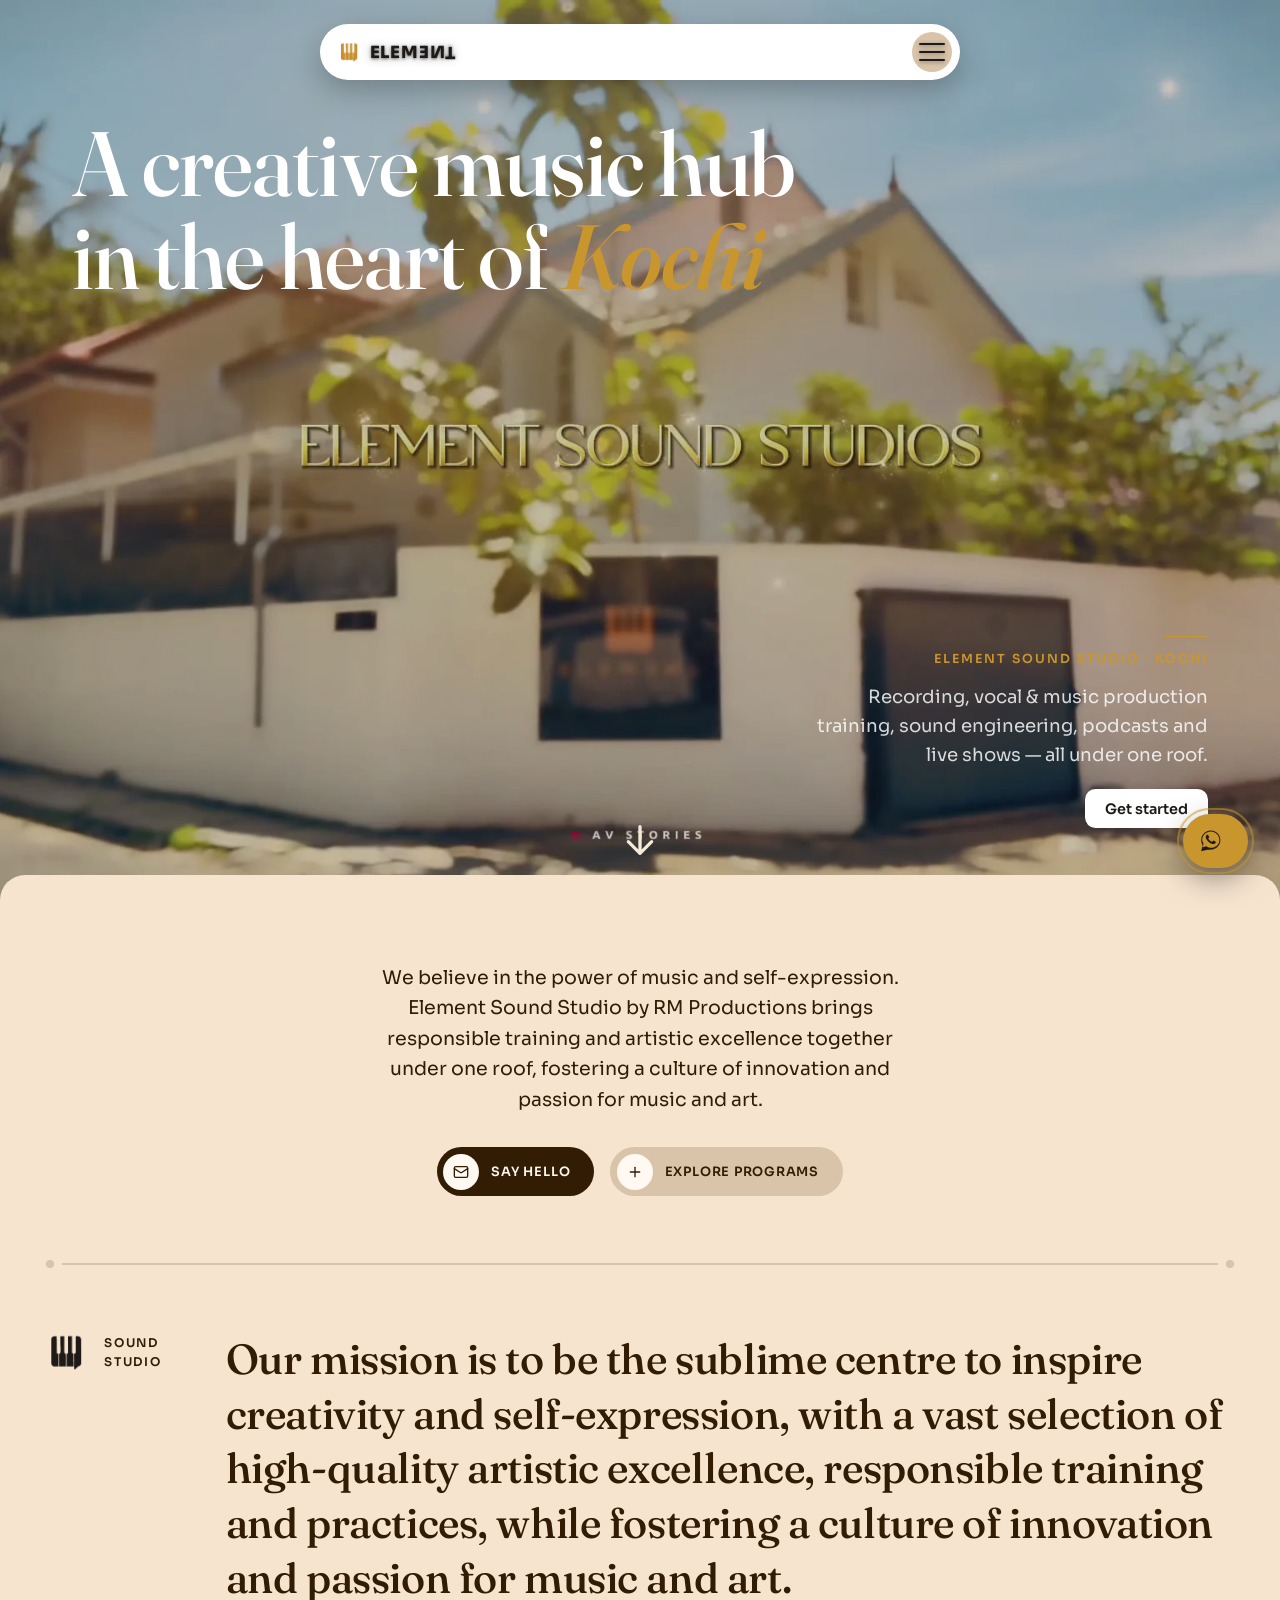
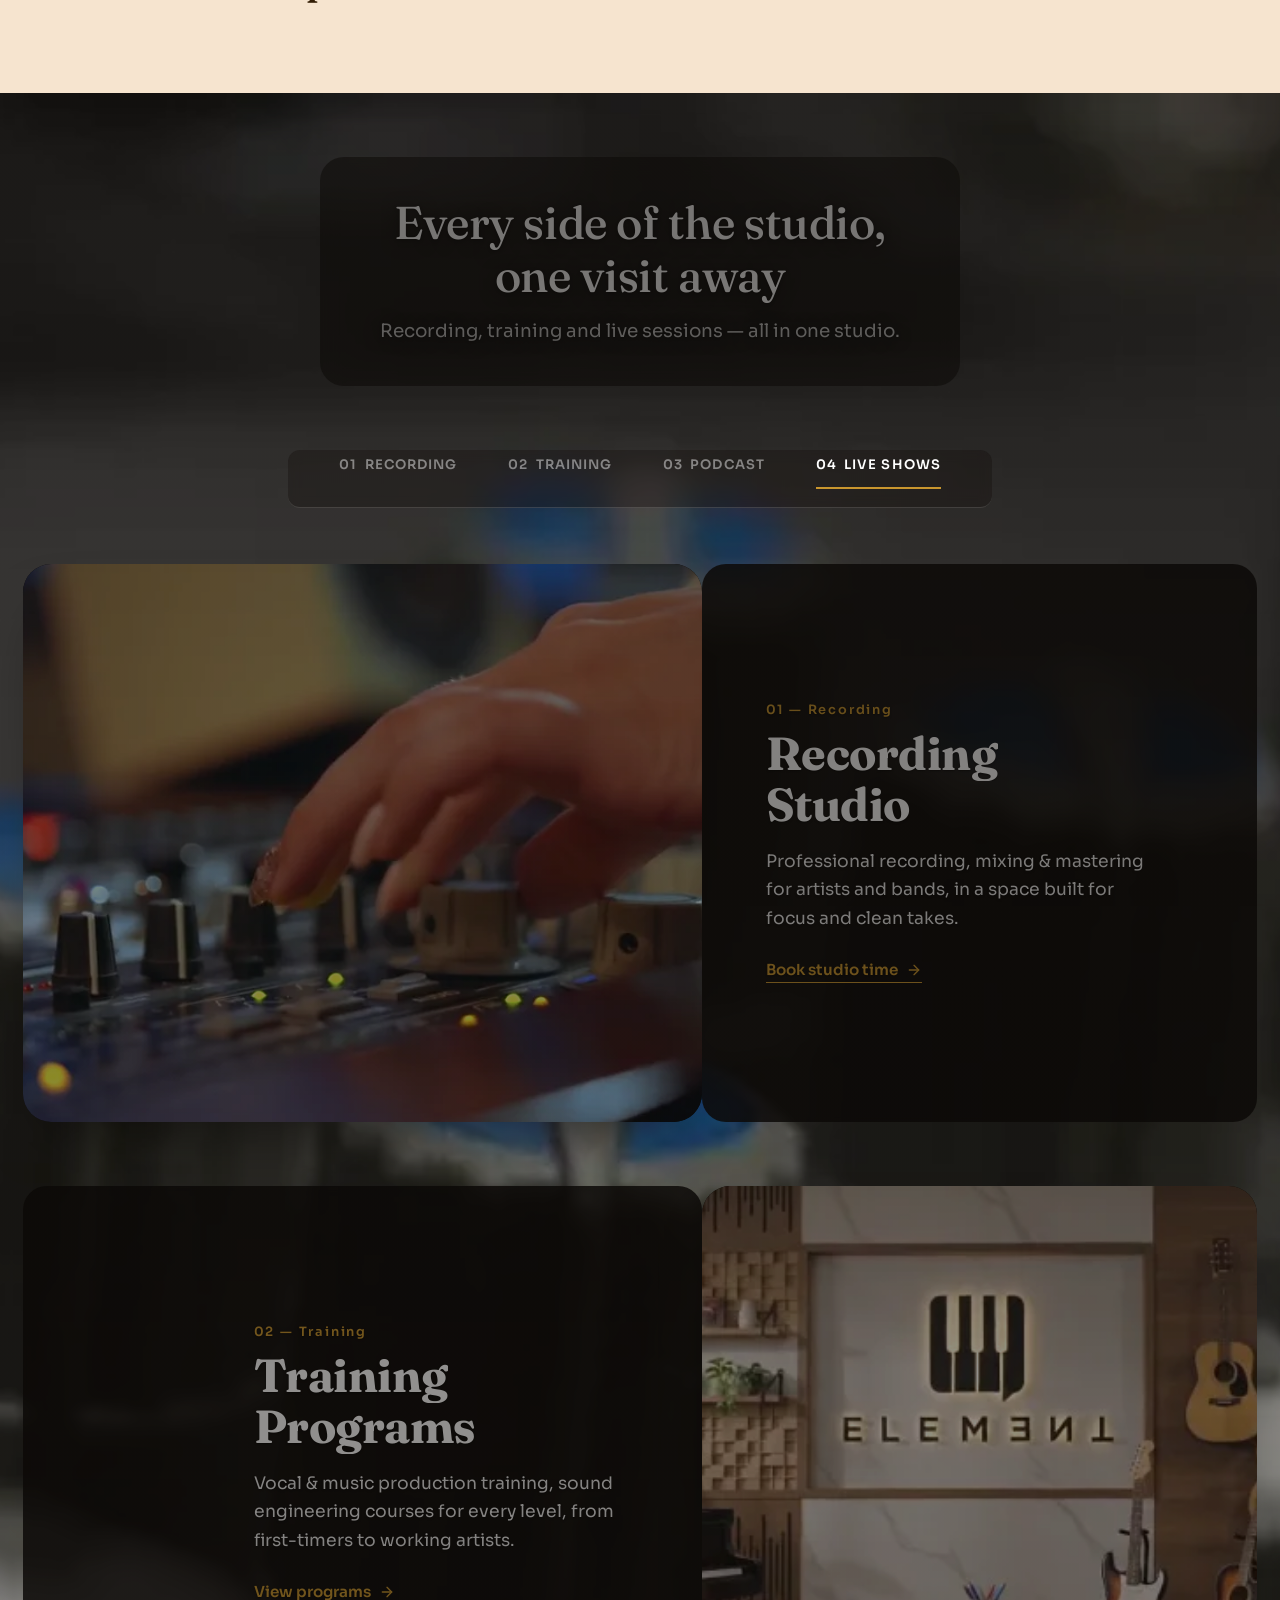
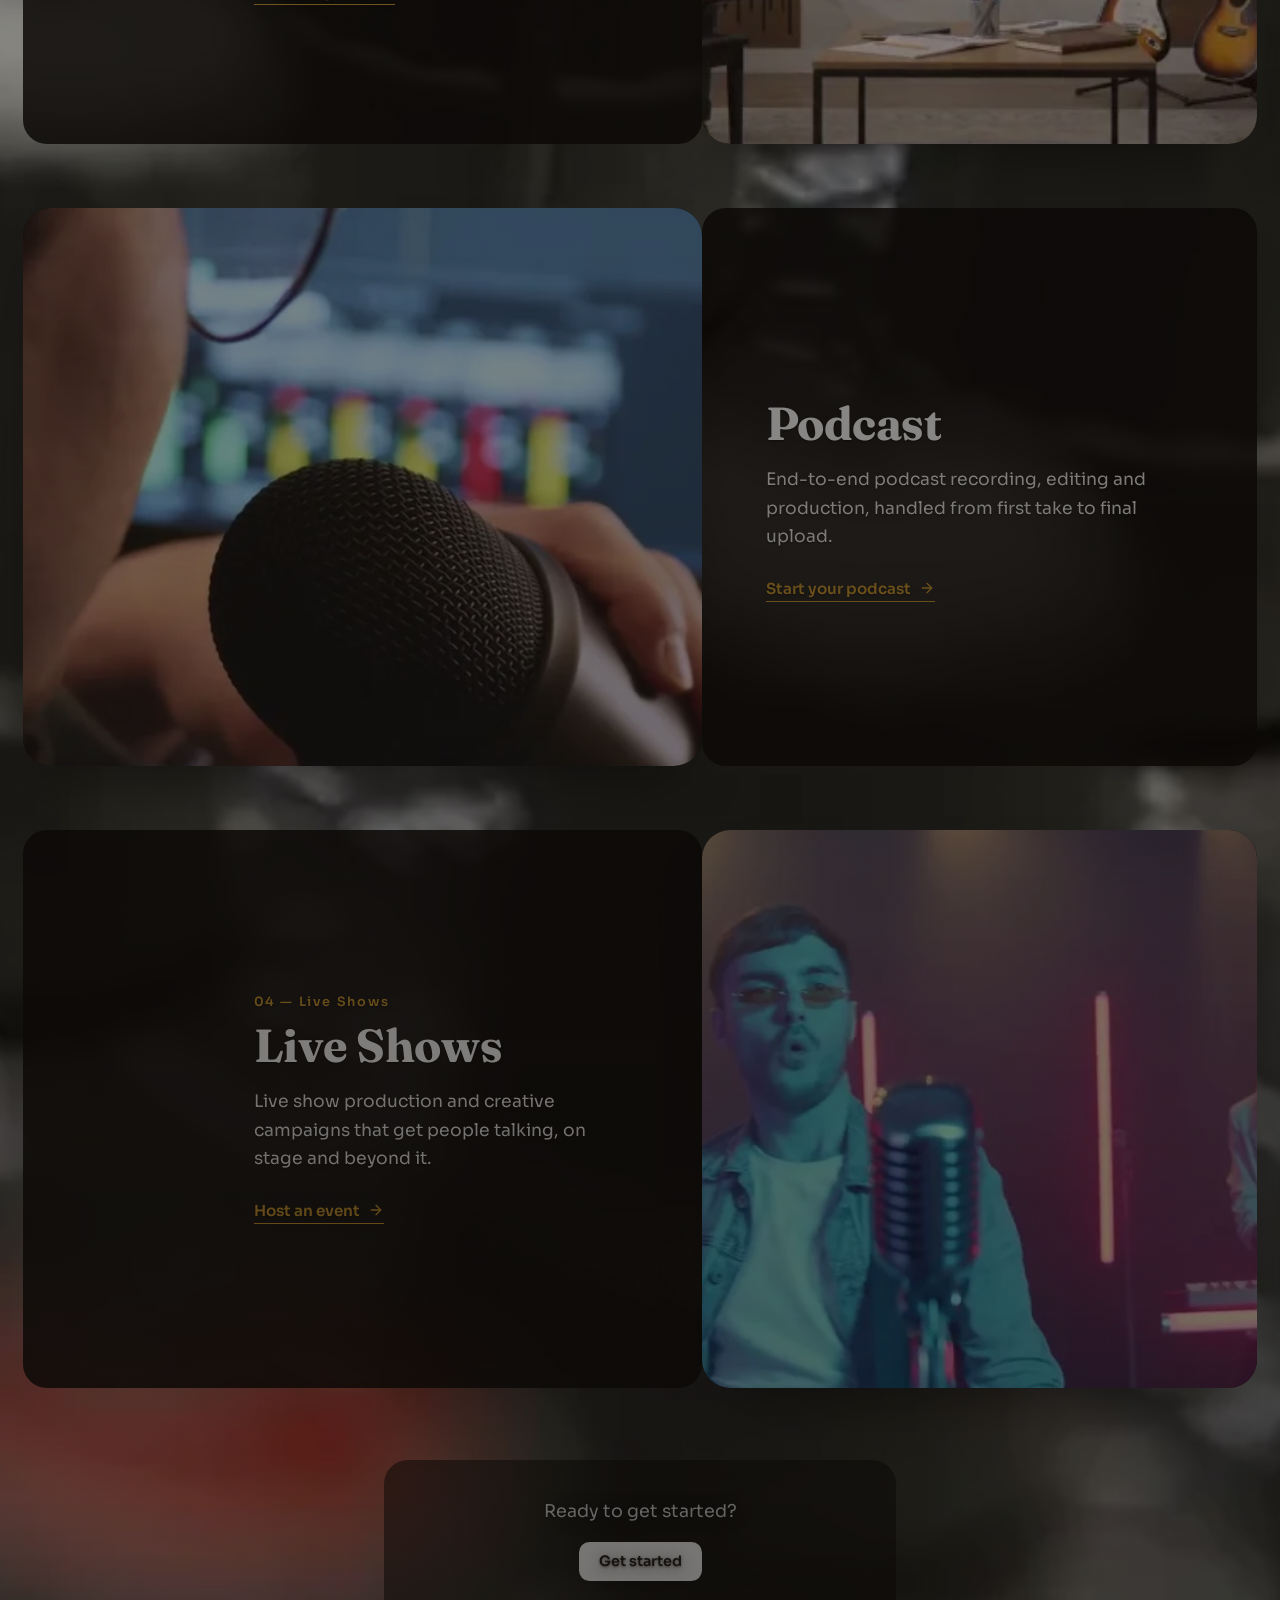
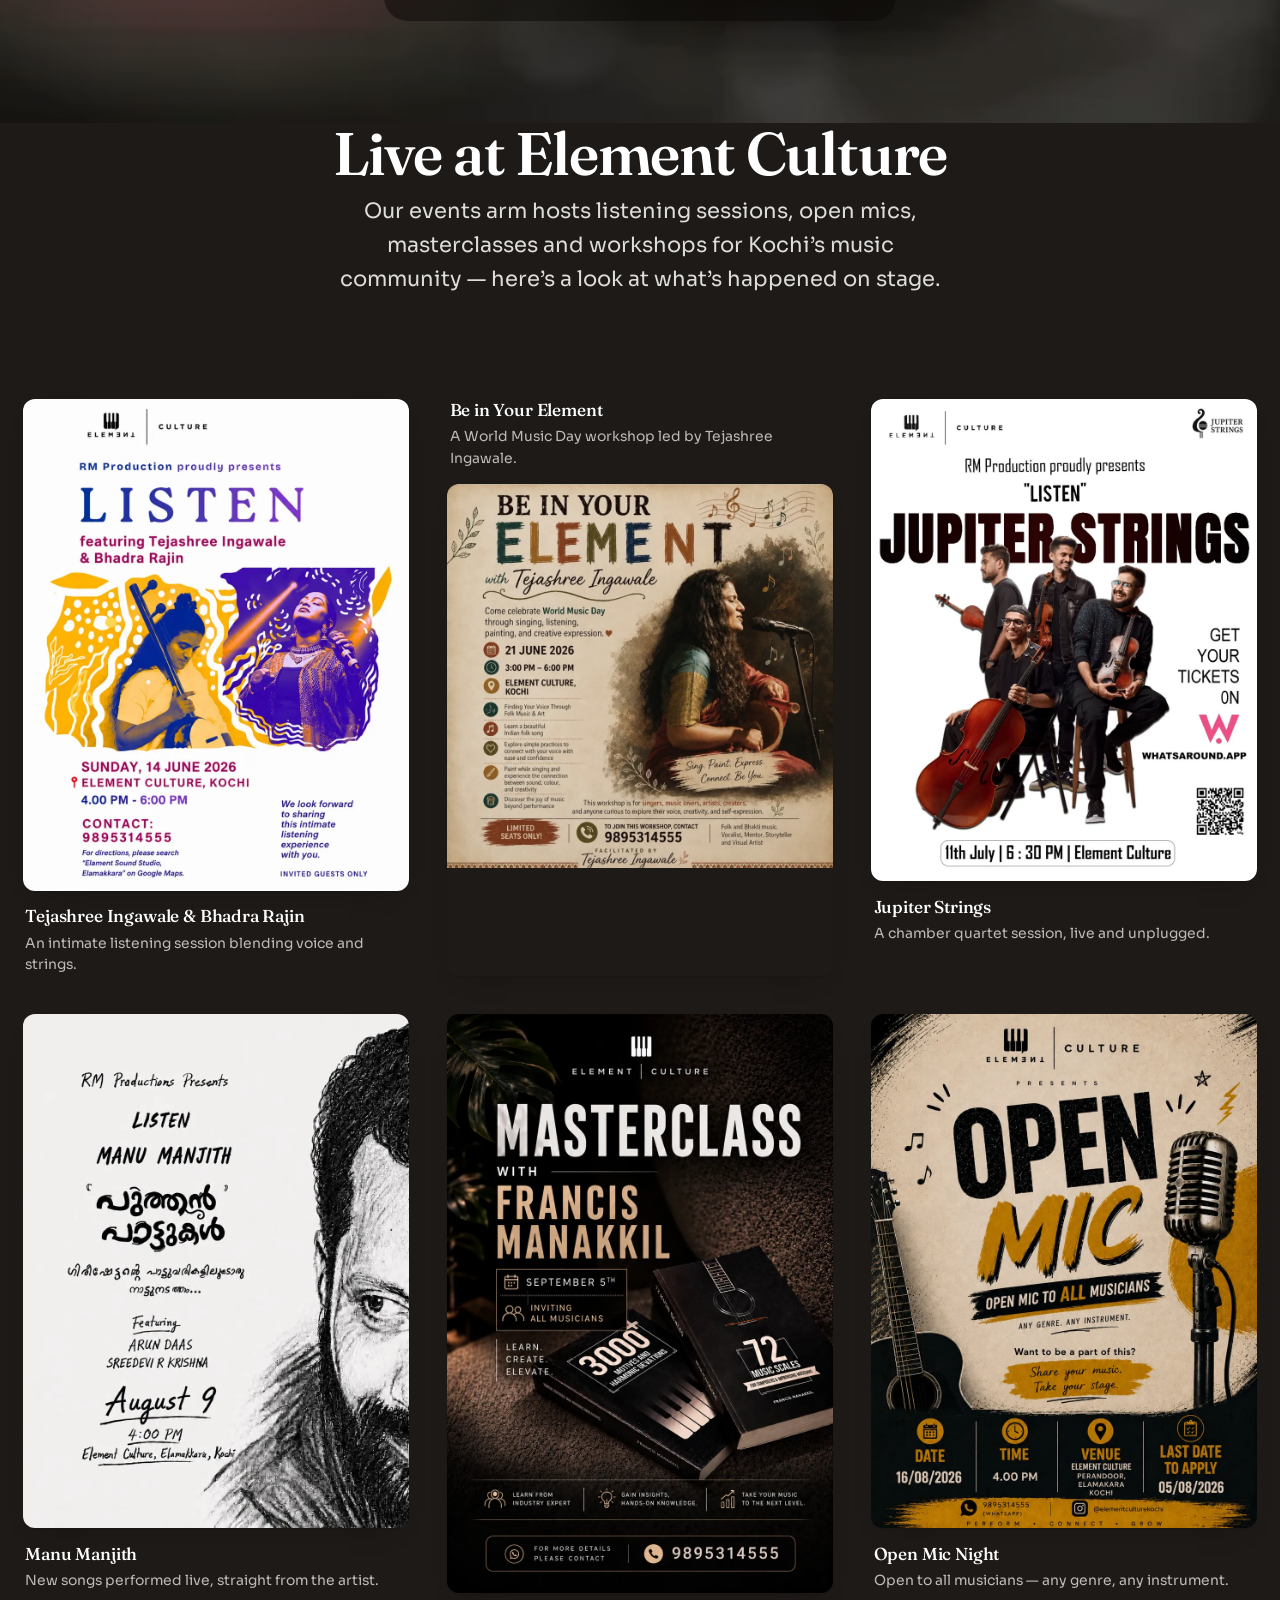
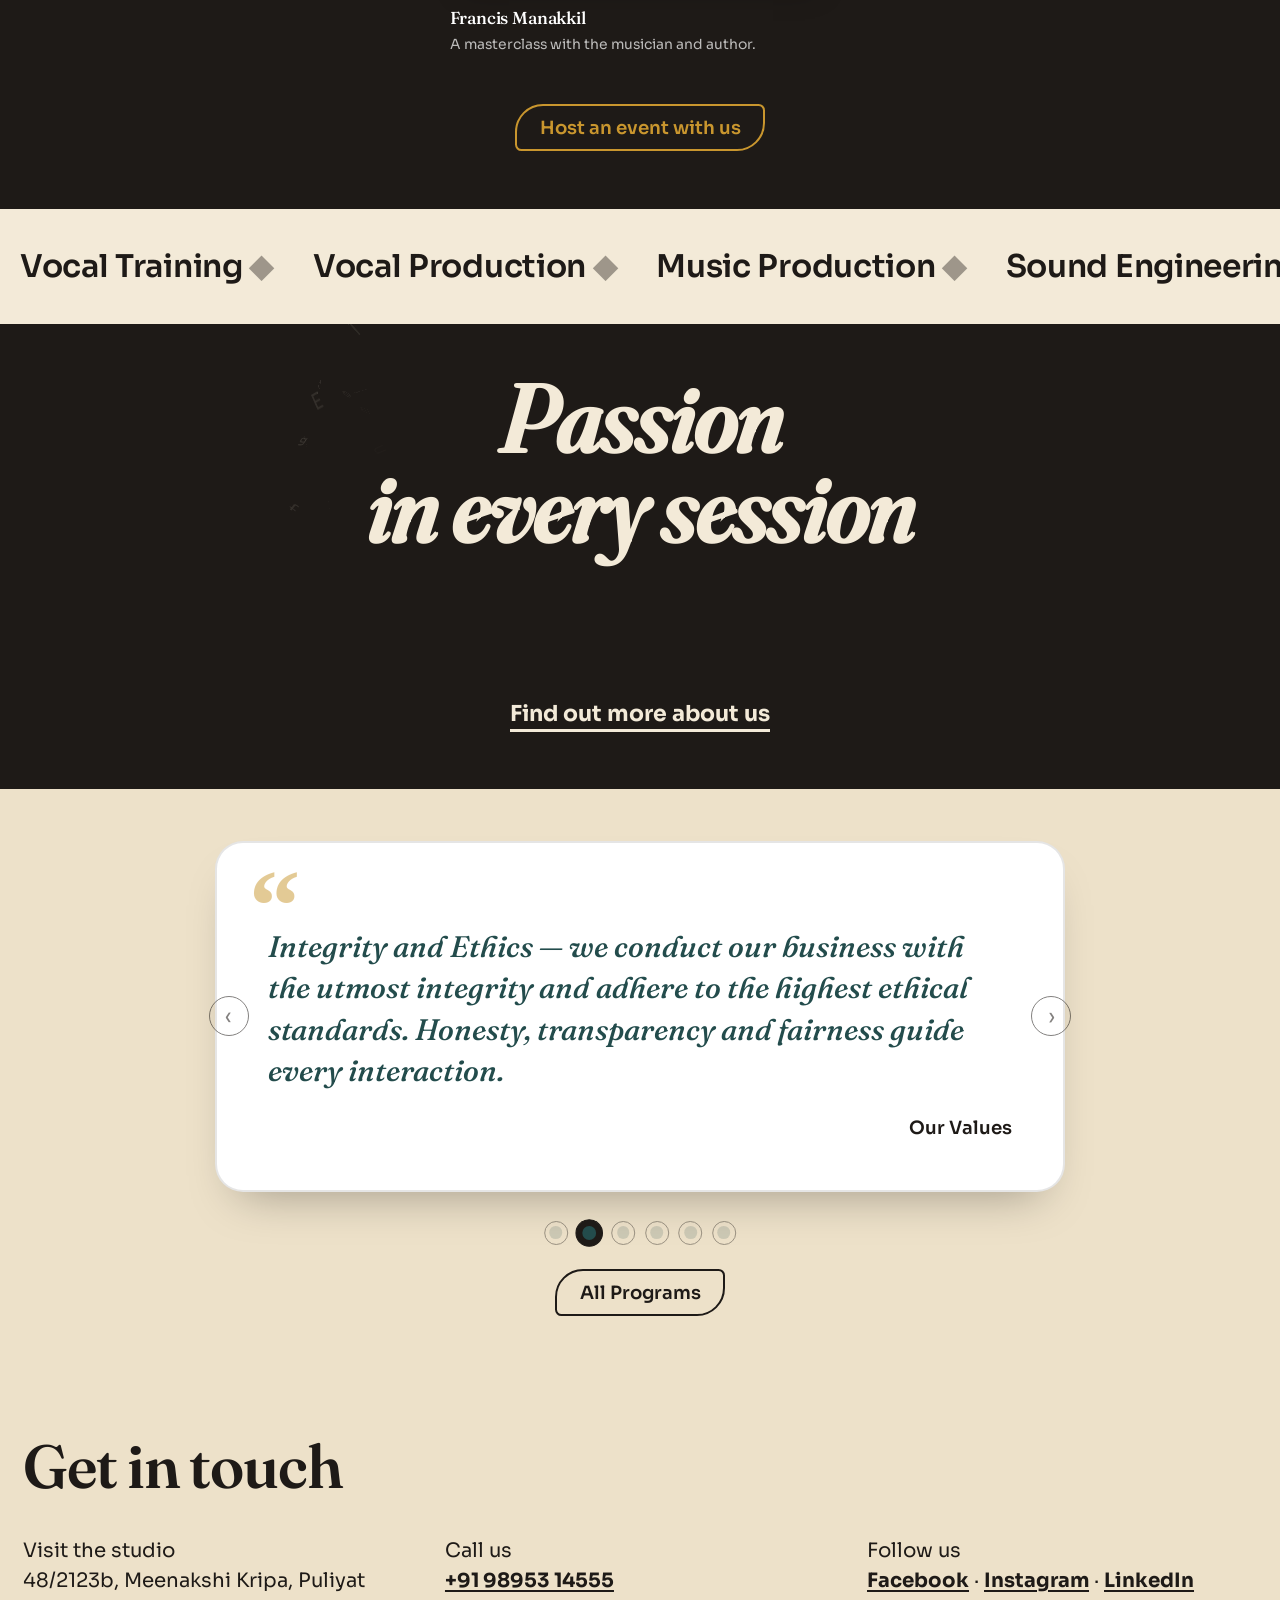
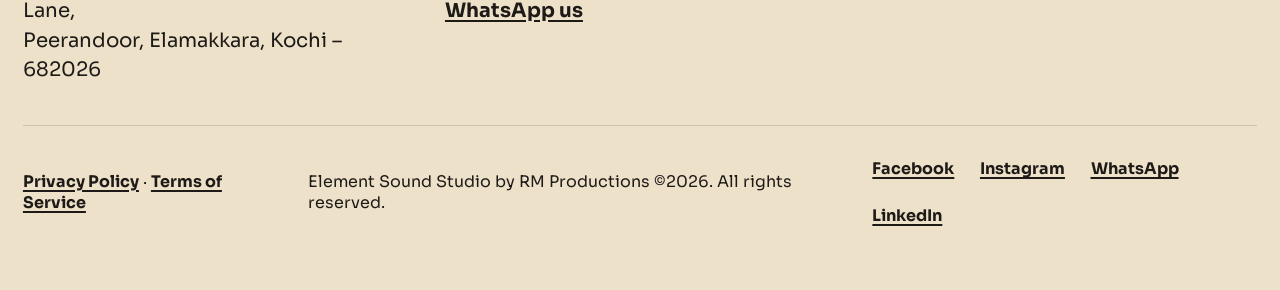
==== commit 87f2bbdb: "Bump cache-bust version for text legibility fix Co-Authored-By: Claude Sonnet 5 <noreply@anthropic.c" ====
--- a/index.html
+++ b/index.html
@@ -102,7 +102,7 @@
 }
 </script>
 
-<link rel="stylesheet" href="index-page.min.css?v=6">
+<link rel="stylesheet" href="index-page.min.css?v=7">
 </head>
 <body>
 
--- a/index-page.min.css
+++ b/index-page.min.css
@@ -1 +1 @@
-@keyframes hkWordIn{to{transform:translateY(0) rotate(0) scale(1);opacity:1}}@keyframes hkRuleIn{to{transform:scaleX(1);opacity:1}}@keyframes hkFadeUp{to{opacity:1;transform:translateY(0)}}.hero-kinetic{position:absolute;inset:0;z-index:2;display:flex;flex-direction:column;justify-content:space-between;padding:clamp(7.5rem,13vh,10rem) clamp(1.5rem,6vw,4.5rem) clamp(2.75rem,8vh,5rem);pointer-events:none}.hero-kinetic__primary{align-self:flex-start;max-width:min(58rem,90vw);will-change:transform,opacity}.hero-kinetic__heading{margin:0;font-family:"Fraunces",Georgia,serif;font-weight:500;font-size:clamp(2.5rem,1.7rem + 5vw,6.75rem);line-height:.96;letter-spacing:-.01em;color:#fff}.hk-line{display:block}.hk-word{display:inline-block;overflow:hidden;vertical-align:top;padding-bottom:.06em}.hk-word__inner{display:inline-block;transform:translateY(120%) rotate(6deg) scale(.88);opacity:0;animation:hkWordIn 1s cubic-bezier(.16,1,.3,1) forwards;animation-delay:var(--hk-delay, 0s);will-change:transform,opacity}.hk-word--accent .hk-word__inner{font-style:italic;color:var(--color-brand-gold, #C9962E)}.hero-kinetic__secondary{align-self:flex-end;display:flex;flex-direction:column;align-items:flex-end;gap:.9rem;max-width:min(26rem,82vw);text-align:right;pointer-events:auto;will-change:transform,opacity}.hero-kinetic__rule,.showcase-index__item::after{background:var(--color-brand-gold, #C9962E);transform:scaleX(0)}.hero-kinetic__rule{display:block;width:2.75rem;height:1px;transform-origin:right;opacity:0;animation:hkRuleIn .9s cubic-bezier(.16,1,.3,1) forwards;animation-delay:.55s}.hero-kinetic__eyebrow{font-family:"Sora",sans-serif;font-size:.78rem;font-weight:600;letter-spacing:.16em;text-transform:uppercase;color:var(--color-brand-gold, #C9962E);opacity:0;transform:translateY(10px);animation:hkFadeUp .8s cubic-bezier(.16,1,.3,1) forwards;animation-delay:.68s}.hero-kinetic__subtitle,.studio-intro p{font-family:"Sora",sans-serif;line-height:1.6}.hero-kinetic__cta,.hero-kinetic__subtitle{opacity:0;transform:translateY(10px);animation:hkFadeUp .85s cubic-bezier(.16,1,.3,1) forwards}.hero-kinetic__subtitle{font-size:clamp(.98rem,.9rem + .3vw,1.15rem);color:rgba(255,255,255,.82);margin:0;animation-delay:.8s}.hero-kinetic__cta{margin-top:.35rem;animation-delay:.98s}@media (max-width:640px){.hero-kinetic{padding:clamp(6.5rem,13vh,8rem) 1.35rem 2.25rem;gap:clamp(1.75rem,6vh,2.75rem)}.hero-kinetic__primary{max-width:100%}.hero-kinetic__heading{font-size:clamp(2.35rem,2rem + 5vw,3.5rem)}.hero-kinetic__secondary{align-self:flex-start;align-items:flex-start;text-align:left;max-width:100%}.hero-kinetic__rule{transform-origin:left}}@media (prefers-reduced-motion:reduce){.hero-kinetic__cta,.hero-kinetic__eyebrow,.hero-kinetic__rule,.hero-kinetic__subtitle,.hk-word__inner{animation:none!important;opacity:1!important;transform:none!important}}.features-section__bg{filter:brightness(1.15) saturate(1.1)}.features-section__scrim{opacity:1;background:linear-gradient(180deg,rgba(15,12,9,.58)0,rgba(15,12,9,.46) 40%,rgba(15,12,9,.58) 100%)}.studio-intro{text-align:center;max-width:40rem;margin:0 auto clamp(2.5rem,5vw,4rem);color:#fff;background:rgba(10,8,6,.55);backdrop-filter:blur(10px);-webkit-backdrop-filter:blur(10px);border-radius:1.5rem;padding:clamp(1.5rem,4vw,2.5rem) clamp(1.5rem,4vw,3rem);text-shadow:0 2px 16px rgba(0,0,0,.6),0 1px 3px rgba(0,0,0,.5);opacity:0;transform:translateY(18px);transition:opacity .8s cubic-bezier(.16,1,.3,1),transform .8s cubic-bezier(.16,1,.3,1)}.studio-intro.is-inview{opacity:1;transform:none}.studio-intro p{font-size:clamp(1rem,.94rem + .3vw,1.15rem);margin:.85rem 0 0}.showcase-shell{position:relative;display:block}.showcase-index{display:flex;flex-wrap:wrap;justify-content:center;align-items:center;gap:clamp(1.5rem,4vw,3.5rem);max-width:44rem;margin:0 auto clamp(2.5rem,5vw,3.5rem);padding:0 1rem clamp(.9rem,2vw,1.15rem);border-bottom:1px solid rgba(255,255,255,.14);position:sticky;top:clamp(4.5rem,8vh,6rem);z-index:5;background:rgba(20,16,13,.35);backdrop-filter:blur(6px);-webkit-backdrop-filter:blur(6px);border-radius:.75rem}.showcase-index__item{position:relative;display:inline-flex;align-items:center;gap:.45rem;padding:.35rem 0 1rem;background:0 0;border:0;cursor:pointer;font-family:"Sora",sans-serif;font-size:.82rem;font-weight:600;letter-spacing:.08em;text-transform:uppercase;color:rgba(255,255,255,.45);transition:color .4s ease}.showcase-index__item::after{content:"";position:absolute;left:0;right:0;bottom:0;height:2px;transition:transform .4s cubic-bezier(.16,1,.3,1)}.showcase-index__item:hover,.studio-intro p{color:rgba(255,255,255,.75)}.showcase-index__item.is-active{color:#fff}.showcase-index__item.is-active::after{transform:scaleX(1)}.studio-rows{display:flex;flex-direction:column}.studio-row{display:grid;grid-template-columns:1.1fr .9fr;align-items:stretch;min-height:clamp(26rem,62vh,40rem);scroll-margin-top:clamp(6rem,12vh,8rem)}.studio-row+.studio-row{margin-top:clamp(2.5rem,5vw,4.5rem)}.studio-row__media{position:relative;overflow:hidden;background:#000;border-radius:clamp(1.1rem,2.2vw,1.85rem);opacity:0;transform:translateX(-3.5rem) scale(1.02);transition:opacity 1.1s cubic-bezier(.16,1,.3,1),transform 1.1s cubic-bezier(.16,1,.3,1);box-shadow:0 30px 60px -28px rgba(0,0,0,.6)}.studio-row__media-inner{position:absolute;inset:0;overflow:hidden}.studio-row__media video{position:absolute;inset:0;width:100%;height:100%;object-fit:cover;transform:scale(1.16);transition:transform 1.6s cubic-bezier(.16,1,.3,1);filter:brightness(1.12) contrast(1.03) saturate(1.05)}.studio-row:nth-child(even) .studio-row__media{order:2;transform:translateX(3.5rem) scale(1.02)}.studio-row.is-inview .studio-row__media{opacity:1;transform:none}.studio-row.is-inview .studio-row__media video{transform:scale(1)}.studio-row__content{display:flex;flex-direction:column;justify-content:center;padding:clamp(2rem,5vw,4rem);color:#fff;background:rgba(10,8,6,.85);backdrop-filter:blur(2px);-webkit-backdrop-filter:blur(2px);border-radius:1.5rem;text-shadow:0 2px 16px rgba(0,0,0,.6),0 1px 3px rgba(0,0,0,.5)}.studio-row:nth-child(even) .studio-row__content{order:1}.studio-row__inner{max-width:24rem}.studio-row:nth-child(even) .studio-row__inner{margin-left:auto}.studio-row__num{display:block;font-family:"Sora",sans-serif;font-size:.8rem;font-weight:600;letter-spacing:.14em;color:var(--color-brand-gold, #C9962E);opacity:0;transform:translateY(10px);transition:opacity .7s cubic-bezier(.16,1,.3,1) .05s,transform .7s cubic-bezier(.16,1,.3,1) .05s;margin-bottom:.75rem}.studio-row.is-inview .studio-row__num{opacity:1;transform:none}.studio-row__title{font-family:"Fraunces",Georgia,serif;font-weight:500;font-size:clamp(1.85rem,1.5rem + 1.9vw,2.9rem);line-height:1.05;margin:0 0 .9rem}.sr-word-mask{display:inline-block;overflow:hidden;vertical-align:top;padding-bottom:.05em}.sr-word{display:inline-block;transform:translateY(105%);opacity:0;transition:transform .75s cubic-bezier(.16,1,.3,1),opacity .75s cubic-bezier(.16,1,.3,1);transition-delay:var(--sr-delay, 0s)}.studio-row.is-inview .sr-word{transform:translateY(0);opacity:1}.studio-row__cta,.studio-row__desc{font-family:"Sora",sans-serif;opacity:0;transform:translateY(14px)}.studio-row__desc{font-size:clamp(.98rem,.92rem + .25vw,1.08rem);line-height:1.65;color:rgba(255,255,255,.92);margin:0;transition:opacity .8s cubic-bezier(.16,1,.3,1) .3s,transform .8s cubic-bezier(.16,1,.3,1) .3s}.studio-row.is-inview .studio-row__cta,.studio-row.is-inview .studio-row__desc{opacity:1;transform:none}.studio-row__cta{display:inline-flex;align-items:center;gap:.5rem;width:max-content;margin-top:clamp(1.25rem,2.2vw,1.75rem);padding-bottom:.2rem;font-size:.95rem;font-weight:600;color:var(--color-brand-gold, #C9962E);text-decoration:none;border-bottom:1px solid currentColor;transition:opacity .8s cubic-bezier(.16,1,.3,1) .42s,transform .8s cubic-bezier(.16,1,.3,1) .42s,gap .25s ease}.studio-row__cta svg{width:1rem;height:1rem;flex:none;transition:transform .25s ease}.studio-row__cta:focus-visible,.studio-row__cta:hover{gap:.85rem}.studio-row__cta:focus-visible svg,.studio-row__cta:hover svg{transform:translateX(2px)}.studio-closing{text-align:center;margin-top:clamp(3rem,6vw,4.5rem);margin-left:auto;margin-right:auto;max-width:32rem;background:rgba(10,8,6,.55);backdrop-filter:blur(10px);-webkit-backdrop-filter:blur(10px);border-radius:1.5rem;padding:clamp(1.75rem,4vw,2.5rem) clamp(1.5rem,4vw,2.5rem);text-shadow:0 2px 16px rgba(0,0,0,.6),0 1px 3px rgba(0,0,0,.5)}.studio-closing p{font-family:"Sora",sans-serif;color:rgba(255,255,255,.85);margin:0 0 1.25rem;font-size:clamp(1rem,.95rem + .25vw,1.1rem)}@media (max-width:768px){.features-section{padding-bottom:6.5rem}}@media (prefers-reduced-motion:reduce){.sr-word,.studio-intro,.studio-row__cta,.studio-row__desc,.studio-row__media,.studio-row__media video,.studio-row__num{transition:none!important;opacity:1!important;transform:none!important}}@media (max-width:900px){.showcase-index{display:none}}.studio-progress{display:none}@media (max-width:768px){.studio-rows-clip{overflow:hidden}.studio-rows{flex-direction:row;flex-wrap:nowrap;transition:transform .6s cubic-bezier(.16,1,.3,1);will-change:transform}.studio-row,.studio-row:nth-child(even){flex:0 0 100%;width:100%;display:flex;flex-direction:column;grid-template-columns:none;min-height:0;order:initial}.studio-row+.studio-row{margin-top:0}.studio-row:nth-child(even) .studio-row__media,.studio-row__media{order:1;aspect-ratio:3/4;width:100%;opacity:1;transform:none}.studio-row__media video{transform:scale(1)}.studio-row:nth-child(even) .studio-row__content,.studio-row__content{order:2;padding:1.5rem 1.35rem .5rem;text-align:left}.studio-row:nth-child(even) .studio-row__inner,.studio-row__inner{margin-left:0;max-width:none}.sr-word,.studio-row__cta,.studio-row__desc,.studio-row__num{opacity:1;transform:none}.studio-progress{display:flex;gap:.4rem;padding:0 1.35rem;margin-bottom:1rem}.studio-progress__seg{flex:1;height:2px;border-radius:2px;background:rgba(255,255,255,.25);overflow:hidden}.studio-progress__seg i{display:block;height:100%;width:100%;background:var(--color-brand-gold, #C9962E);transform-origin:left;transform:scaleX(0)}.studio-progress__seg.is-done i{transform:scaleX(1)}.studio-progress__seg.is-active i{animation:studioSegFill 2s linear forwards}@keyframes studioSegFill{0%{transform:scaleX(0)}to{transform:scaleX(1)}}}.live-grid{display:grid;grid-template-columns:repeat(3,1fr);gap:clamp(1.75rem,3vw,2.75rem);align-items:stretch}@media (max-width:900px){.live-grid{grid-template-columns:repeat(2,1fr)}}@media (max-width:560px){.live-grid{grid-template-columns:1fr;max-width:26rem;margin:0 auto;gap:2.75rem}.live-grid .live-card__media{aspect-ratio:4/5;position:relative}.live-grid .live-card__media img{position:absolute;inset:0;width:100%;height:100%;object-fit:cover}.live-card--caption-top .live-card__caption{order:0;padding:.9rem .15rem 0}.live-card--caption-top .live-card__media{margin-top:0}}.live-card{display:flex;flex-direction:column;height:100%;text-decoration:none;color:inherit;opacity:0;transform:translateY(26px);transition:opacity .7s cubic-bezier(.16,1,.3,1),transform .7s cubic-bezier(.16,1,.3,1);transition-delay:calc(var(--i, 0)*90ms)}.live-card.is-visible{opacity:1;transform:none}.live-card__media{flex-shrink:0;overflow:hidden;border-radius:.75rem;box-shadow:0 1px 2px rgba(0,0,0,.06),0 12px 28px -18px rgba(0,0,0,.35);transition:box-shadow .35s ease;cursor:zoom-in}.live-card__media img{display:block;width:100%;height:auto;transition:transform .7s cubic-bezier(.16,1,.3,1)}.live-card:focus-visible .live-card__media,.live-card:hover .live-card__media{box-shadow:0 4px 10px rgba(0,0,0,.08),0 18px 34px -16px rgba(0,0,0,.4)}.live-card:focus-visible .live-card__media img,.live-card:hover .live-card__media img{transform:scale(1.035)}.live-card__caption{padding:.9rem .15rem 0}.live-card__caption h3{font-family:"Fraunces",Georgia,serif;font-weight:500;font-size:1.08rem;line-height:1.3;margin:0 0 .3rem}.live-card__caption p{font-family:"Sora",sans-serif;font-size:.87rem;line-height:1.55;opacity:.7;margin:0}.live-card--caption-top{position:relative;display:flex;flex-direction:column}.live-card--caption-top .live-card__caption{position:static;order:-1;padding:0 .15rem .9rem}.live-card--caption-top .live-card__media{flex:1;margin-top:0}@media (prefers-reduced-motion:reduce){.live-card{opacity:1;transform:none;transition:none}}.testimonial-card{position:relative}#testimonialSlides{position:relative;min-height:clamp(9.5rem,8rem + 6vw,12.5rem)}.testimonial-slide{position:absolute;inset:0;opacity:0;transform:translateY(10px);transition:opacity .6s cubic-bezier(.16,1,.3,1),transform .6s cubic-bezier(.16,1,.3,1);pointer-events:none}.testimonial-slide.is-active{position:relative;opacity:1;transform:none;pointer-events:auto}.testimonial-arrow{position:absolute;top:50%;transform:translateY(-50%);width:2.5rem;height:2.5rem;border-radius:50%;border:1px solid currentColor;background:0 0;color:inherit;opacity:.55;font-size:1.35rem;line-height:1;cursor:pointer;display:flex;align-items:center;justify-content:center;transition:opacity .25s ease,border-color .25s ease,color .25s ease;z-index:3}.testimonial-arrow:focus-visible,.testimonial-arrow:hover{opacity:1;color:var(--color-brand-gold-text, #8C6416);border-color:var(--color-brand-gold, #C9962E)}.testimonial-arrow--prev{left:clamp(-.5rem,-2vw,.5rem)}.testimonial-arrow--next{right:clamp(-.5rem,-2vw,.5rem)}@media (max-width:640px){.testimonial-arrow{display:none}}.testimonial-dot{width:.5rem;height:.5rem;border-radius:50%;border:1px solid currentColor;background:0 0;opacity:.4;padding:0;margin:0 .3rem;cursor:pointer;transition:opacity .25s ease,background .25s ease,transform .25s ease}.testimonial-dot.is-active{opacity:1;background:currentColor;transform:scale(1.15)}@media (prefers-reduced-motion:reduce){.testimonial-slide{transition:none}}body.lightbox-open{overflow:hidden}.lightbox{position:fixed;inset:0;z-index:99999!important;display:flex;align-items:center;justify-content:center;padding:clamp(1.5rem,6vw,4rem);background:rgba(10,8,6,.95);opacity:0;visibility:hidden;transition:opacity .35s ease,visibility 0s linear .35s;backdrop-filter:blur(8px)}.lightbox.is-open{opacity:1;visibility:visible;transition:opacity .35s ease,visibility 0s linear 0s}.lightbox__stage{max-width:min(90vw,60rem);max-height:88vh}.lightbox__stage img{display:block;width:100%;height:100%;max-height:88vh;object-fit:contain;border-radius:.6rem;box-shadow:0 30px 80px rgba(0,0,0,.55);transform:scale(.96);transition:transform .35s cubic-bezier(.16,1,.3,1)}.lightbox.is-open .lightbox__stage img{transform:scale(1)}.lightbox__close{position:fixed;top:clamp(1rem,3vh,2rem);right:clamp(1rem,3vw,2rem);width:48px;height:48px;border-radius:50%;border:1px solid rgba(255,255,255,.2);background:rgba(255,255,255,.1);color:#fff;font-size:28px;line-height:1;cursor:pointer;display:flex;align-items:center;justify-content:center;transition:background .2s ease,border-color .2s ease,transform .2s ease;z-index:100000!important}.lightbox__close:focus-visible,.lightbox__close:hover{background:rgba(255,255,255,.2);border-color:#fff;transform:scale(1.1)}@media (prefers-reduced-motion:reduce){.lightbox,.lightbox__stage img{transition:none}}+@keyframes hkWordIn{to{transform:translateY(0) rotate(0) scale(1);opacity:1}}@keyframes hkRuleIn{to{transform:scaleX(1);opacity:1}}@keyframes hkFadeUp{to{opacity:1;transform:translateY(0)}}.hero-kinetic{position:absolute;inset:0;z-index:2;display:flex;flex-direction:column;justify-content:space-between;padding:clamp(7.5rem,13vh,10rem) clamp(1.5rem,6vw,4.5rem) clamp(2.75rem,8vh,5rem);pointer-events:none}.hero-kinetic__primary{align-self:flex-start;max-width:min(58rem,90vw);will-change:transform,opacity}.hero-kinetic__heading{margin:0;font-family:"Fraunces",Georgia,serif;font-weight:500;font-size:clamp(2.5rem,1.7rem + 5vw,6.75rem);line-height:.96;letter-spacing:-.01em;color:#fff}.hk-line{display:block}.hk-word{display:inline-block;overflow:hidden;vertical-align:top;padding-bottom:.06em}.hk-word__inner{display:inline-block;transform:translateY(120%) rotate(6deg) scale(.88);opacity:0;animation:hkWordIn 1s cubic-bezier(.16,1,.3,1) forwards;animation-delay:var(--hk-delay, 0s);will-change:transform,opacity}.hk-word--accent .hk-word__inner{font-style:italic;color:var(--color-brand-gold, #C9962E)}.hero-kinetic__secondary{align-self:flex-end;display:flex;flex-direction:column;align-items:flex-end;gap:.9rem;max-width:min(26rem,82vw);text-align:right;pointer-events:auto;will-change:transform,opacity}.hero-kinetic__rule,.showcase-index__item::after{background:var(--color-brand-gold, #C9962E);transform:scaleX(0)}.hero-kinetic__rule{display:block;width:2.75rem;height:1px;transform-origin:right;opacity:0;animation:hkRuleIn .9s cubic-bezier(.16,1,.3,1) forwards;animation-delay:.55s}.hero-kinetic__eyebrow{font-family:"Sora",sans-serif;font-size:.78rem;font-weight:600;letter-spacing:.16em;text-transform:uppercase;color:var(--color-brand-gold, #C9962E);opacity:0;transform:translateY(10px);animation:hkFadeUp .8s cubic-bezier(.16,1,.3,1) forwards;animation-delay:.68s}.hero-kinetic__subtitle,.studio-intro p{font-family:"Sora",sans-serif;line-height:1.6}.hero-kinetic__cta,.hero-kinetic__subtitle{opacity:0;transform:translateY(10px);animation:hkFadeUp .85s cubic-bezier(.16,1,.3,1) forwards}.hero-kinetic__subtitle{font-size:clamp(.98rem,.9rem + .3vw,1.15rem);color:rgba(255,255,255,.82);margin:0;animation-delay:.8s}.hero-kinetic__cta{margin-top:.35rem;animation-delay:.98s}@media (max-width:640px){.hero-kinetic{padding:clamp(6.5rem,13vh,8rem) 1.35rem 2.25rem;gap:clamp(1.75rem,6vh,2.75rem)}.hero-kinetic__primary{max-width:100%}.hero-kinetic__heading{font-size:clamp(2.35rem,2rem + 5vw,3.5rem)}.hero-kinetic__secondary{align-self:flex-start;align-items:flex-start;text-align:left;max-width:100%}.hero-kinetic__rule{transform-origin:left}}@media (prefers-reduced-motion:reduce){.hero-kinetic__cta,.hero-kinetic__eyebrow,.hero-kinetic__rule,.hero-kinetic__subtitle,.hk-word__inner{animation:none!important;opacity:1!important;transform:none!important}}.features-section__bg{filter:brightness(1.15) saturate(1.1)}.features-section__scrim{opacity:1;background:linear-gradient(180deg,rgba(15,12,9,.58)0,rgba(15,12,9,.46) 40%,rgba(15,12,9,.58) 100%)}.studio-intro{text-align:center;max-width:40rem;margin:0 auto clamp(2.5rem,5vw,4rem);color:#fff;background:rgba(10,8,6,.55);backdrop-filter:blur(10px);-webkit-backdrop-filter:blur(10px);border-radius:1.5rem;padding:clamp(1.5rem,4vw,2.5rem) clamp(1.5rem,4vw,3rem);text-shadow:0 2px 16px rgba(0,0,0,.6),0 1px 3px rgba(0,0,0,.5);opacity:0;transform:translateY(18px);transition:opacity .8s cubic-bezier(.16,1,.3,1),transform .8s cubic-bezier(.16,1,.3,1)}.studio-intro.is-inview{opacity:1;transform:none}.studio-intro p{font-size:clamp(1rem,.94rem + .3vw,1.15rem);margin:.85rem 0 0}.showcase-shell{position:relative;display:block}.showcase-index{display:flex;flex-wrap:wrap;justify-content:center;align-items:center;gap:clamp(1.5rem,4vw,3.5rem);max-width:44rem;margin:0 auto clamp(2.5rem,5vw,3.5rem);padding:0 1rem clamp(.9rem,2vw,1.15rem);border-bottom:1px solid rgba(255,255,255,.14);position:sticky;top:clamp(4.5rem,8vh,6rem);z-index:5;background:rgba(20,16,13,.35);backdrop-filter:blur(6px);-webkit-backdrop-filter:blur(6px);border-radius:.75rem}.showcase-index__item{position:relative;display:inline-flex;align-items:center;gap:.45rem;padding:.35rem 0 1rem;background:0 0;border:0;cursor:pointer;font-family:"Sora",sans-serif;font-size:.82rem;font-weight:600;letter-spacing:.08em;text-transform:uppercase;color:rgba(255,255,255,.45);transition:color .4s ease}.showcase-index__item::after{content:"";position:absolute;left:0;right:0;bottom:0;height:2px;transition:transform .4s cubic-bezier(.16,1,.3,1)}.showcase-index__item:hover,.studio-intro p{color:rgba(255,255,255,.75)}.showcase-index__item.is-active{color:#fff}.showcase-index__item.is-active::after{transform:scaleX(1)}.studio-rows{display:flex;flex-direction:column}.studio-row{display:grid;grid-template-columns:1.1fr .9fr;align-items:stretch;min-height:clamp(26rem,62vh,40rem);scroll-margin-top:clamp(6rem,12vh,8rem)}.studio-row+.studio-row{margin-top:clamp(2.5rem,5vw,4.5rem)}.studio-row__media{position:relative;overflow:hidden;background:#000;border-radius:clamp(1.1rem,2.2vw,1.85rem);opacity:0;transform:translateX(-3.5rem) scale(1.02);transition:opacity 1.1s cubic-bezier(.16,1,.3,1),transform 1.1s cubic-bezier(.16,1,.3,1);box-shadow:0 30px 60px -28px rgba(0,0,0,.6)}.studio-row__media-inner{position:absolute;inset:0;overflow:hidden}.studio-row__media video{position:absolute;inset:0;width:100%;height:100%;object-fit:cover;transform:scale(1.16);transition:transform 1.6s cubic-bezier(.16,1,.3,1);filter:brightness(1.12) contrast(1.03) saturate(1.05)}.studio-row:nth-child(even) .studio-row__media{order:2;transform:translateX(3.5rem) scale(1.02)}.studio-row.is-inview .studio-row__media{opacity:1;transform:none}.studio-row.is-inview .studio-row__media video{transform:scale(1)}.studio-row__content{display:flex;flex-direction:column;justify-content:center;padding:clamp(2rem,5vw,4rem);color:#fff;background:rgba(10,8,6,.85);backdrop-filter:blur(2px);-webkit-backdrop-filter:blur(2px);border-radius:1.5rem;text-shadow:0 1px 2px rgba(0,0,0,.6)}.studio-row:nth-child(even) .studio-row__content{order:1}.studio-row__inner{max-width:24rem}.studio-row:nth-child(even) .studio-row__inner{margin-left:auto}.studio-row__num{display:block;font-family:"Sora",sans-serif;font-size:.8rem;font-weight:600;letter-spacing:.14em;color:var(--color-brand-gold, #C9962E);opacity:0;transform:translateY(10px);transition:opacity .7s cubic-bezier(.16,1,.3,1) .05s,transform .7s cubic-bezier(.16,1,.3,1) .05s;margin-bottom:.75rem}.studio-row.is-inview .studio-row__num{opacity:1;transform:none}.studio-row__title{font-family:"Fraunces",Georgia,serif;font-weight:700;font-size:clamp(1.85rem,1.5rem + 1.9vw,2.9rem);line-height:1.05;margin:0 0 .9rem}.sr-word-mask{display:inline-block;overflow:hidden;vertical-align:top;padding-bottom:.05em}.sr-word{display:inline-block;transform:translateY(105%);opacity:0;transition:transform .75s cubic-bezier(.16,1,.3,1),opacity .75s cubic-bezier(.16,1,.3,1);transition-delay:var(--sr-delay, 0s)}.studio-row.is-inview .sr-word{transform:translateY(0);opacity:1}.studio-row__cta,.studio-row__desc{font-family:"Sora",sans-serif;opacity:0;transform:translateY(14px)}.studio-row__desc{font-size:clamp(.98rem,.92rem + .25vw,1.08rem);line-height:1.65;color:rgba(255,255,255,.92);margin:0;transition:opacity .8s cubic-bezier(.16,1,.3,1) .3s,transform .8s cubic-bezier(.16,1,.3,1) .3s}.studio-row.is-inview .studio-row__cta,.studio-row.is-inview .studio-row__desc{opacity:1;transform:none}.studio-row__cta{display:inline-flex;align-items:center;gap:.5rem;width:max-content;margin-top:clamp(1.25rem,2.2vw,1.75rem);padding-bottom:.2rem;font-size:.95rem;font-weight:600;color:var(--color-brand-gold, #C9962E);text-decoration:none;border-bottom:1px solid currentColor;transition:opacity .8s cubic-bezier(.16,1,.3,1) .42s,transform .8s cubic-bezier(.16,1,.3,1) .42s,gap .25s ease}.studio-row__cta svg{width:1rem;height:1rem;flex:none;transition:transform .25s ease}.studio-row__cta:focus-visible,.studio-row__cta:hover{gap:.85rem}.studio-row__cta:focus-visible svg,.studio-row__cta:hover svg{transform:translateX(2px)}.studio-closing{text-align:center;margin-top:clamp(3rem,6vw,4.5rem);margin-left:auto;margin-right:auto;max-width:32rem;background:rgba(10,8,6,.55);backdrop-filter:blur(10px);-webkit-backdrop-filter:blur(10px);border-radius:1.5rem;padding:clamp(1.75rem,4vw,2.5rem) clamp(1.5rem,4vw,2.5rem);text-shadow:0 2px 16px rgba(0,0,0,.6),0 1px 3px rgba(0,0,0,.5)}.studio-closing p{font-family:"Sora",sans-serif;color:rgba(255,255,255,.85);margin:0 0 1.25rem;font-size:clamp(1rem,.95rem + .25vw,1.1rem)}@media (max-width:768px){.features-section{padding-bottom:6.5rem}}@media (prefers-reduced-motion:reduce){.sr-word,.studio-intro,.studio-row__cta,.studio-row__desc,.studio-row__media,.studio-row__media video,.studio-row__num{transition:none!important;opacity:1!important;transform:none!important}}@media (max-width:900px){.showcase-index{display:none}}.studio-progress{display:none}@media (max-width:768px){.studio-rows-clip{overflow:hidden}.studio-rows{flex-direction:row;flex-wrap:nowrap;transition:transform .6s cubic-bezier(.16,1,.3,1);will-change:transform}.studio-row,.studio-row:nth-child(even){flex:0 0 100%;width:100%;display:flex;flex-direction:column;grid-template-columns:none;min-height:0;order:initial}.studio-row+.studio-row{margin-top:0}.studio-row:nth-child(even) .studio-row__media,.studio-row__media{order:1;aspect-ratio:3/4;width:100%;opacity:1;transform:none}.studio-row__media video{transform:scale(1)}.studio-row:nth-child(even) .studio-row__content,.studio-row__content{order:2;padding:1.5rem 1.35rem .5rem;text-align:left}.studio-row:nth-child(even) .studio-row__inner,.studio-row__inner{margin-left:0;max-width:none}.sr-word,.studio-row__cta,.studio-row__desc,.studio-row__num{opacity:1;transform:none}.studio-progress{display:flex;gap:.4rem;padding:0 1.35rem;margin-bottom:1rem}.studio-progress__seg{flex:1;height:2px;border-radius:2px;background:rgba(255,255,255,.25);overflow:hidden}.studio-progress__seg i{display:block;height:100%;width:100%;background:var(--color-brand-gold, #C9962E);transform-origin:left;transform:scaleX(0)}.studio-progress__seg.is-done i{transform:scaleX(1)}.studio-progress__seg.is-active i{animation:studioSegFill 2s linear forwards}@keyframes studioSegFill{0%{transform:scaleX(0)}to{transform:scaleX(1)}}}.live-grid{display:grid;grid-template-columns:repeat(3,1fr);gap:clamp(1.75rem,3vw,2.75rem);align-items:stretch}@media (max-width:900px){.live-grid{grid-template-columns:repeat(2,1fr)}}@media (max-width:560px){.live-grid{grid-template-columns:1fr;max-width:26rem;margin:0 auto;gap:2.75rem}.live-grid .live-card__media{aspect-ratio:4/5;position:relative}.live-grid .live-card__media img{position:absolute;inset:0;width:100%;height:100%;object-fit:cover}.live-card--caption-top .live-card__caption{order:0;padding:.9rem .15rem 0}.live-card--caption-top .live-card__media{margin-top:0}}.live-card{display:flex;flex-direction:column;height:100%;text-decoration:none;color:inherit;opacity:0;transform:translateY(26px);transition:opacity .7s cubic-bezier(.16,1,.3,1),transform .7s cubic-bezier(.16,1,.3,1);transition-delay:calc(var(--i, 0)*90ms)}.live-card.is-visible{opacity:1;transform:none}.live-card__media{flex-shrink:0;overflow:hidden;border-radius:.75rem;box-shadow:0 1px 2px rgba(0,0,0,.06),0 12px 28px -18px rgba(0,0,0,.35);transition:box-shadow .35s ease;cursor:zoom-in}.live-card__media img{display:block;width:100%;height:auto;transition:transform .7s cubic-bezier(.16,1,.3,1)}.live-card:focus-visible .live-card__media,.live-card:hover .live-card__media{box-shadow:0 4px 10px rgba(0,0,0,.08),0 18px 34px -16px rgba(0,0,0,.4)}.live-card:focus-visible .live-card__media img,.live-card:hover .live-card__media img{transform:scale(1.035)}.live-card__caption{padding:.9rem .15rem 0}.live-card__caption h3{font-family:"Fraunces",Georgia,serif;font-weight:500;font-size:1.08rem;line-height:1.3;margin:0 0 .3rem}.live-card__caption p{font-family:"Sora",sans-serif;font-size:.87rem;line-height:1.55;opacity:.7;margin:0}.live-card--caption-top{position:relative;display:flex;flex-direction:column}.live-card--caption-top .live-card__caption{position:static;order:-1;padding:0 .15rem .9rem}.live-card--caption-top .live-card__media{flex:1;margin-top:0}@media (prefers-reduced-motion:reduce){.live-card{opacity:1;transform:none;transition:none}}.testimonial-card{position:relative}#testimonialSlides{position:relative;min-height:clamp(9.5rem,8rem + 6vw,12.5rem)}.testimonial-slide{position:absolute;inset:0;opacity:0;transform:translateY(10px);transition:opacity .6s cubic-bezier(.16,1,.3,1),transform .6s cubic-bezier(.16,1,.3,1);pointer-events:none}.testimonial-slide.is-active{position:relative;opacity:1;transform:none;pointer-events:auto}.testimonial-arrow{position:absolute;top:50%;transform:translateY(-50%);width:2.5rem;height:2.5rem;border-radius:50%;border:1px solid currentColor;background:0 0;color:inherit;opacity:.55;font-size:1.35rem;line-height:1;cursor:pointer;display:flex;align-items:center;justify-content:center;transition:opacity .25s ease,border-color .25s ease,color .25s ease;z-index:3}.testimonial-arrow:focus-visible,.testimonial-arrow:hover{opacity:1;color:var(--color-brand-gold-text, #8C6416);border-color:var(--color-brand-gold, #C9962E)}.testimonial-arrow--prev{left:clamp(-.5rem,-2vw,.5rem)}.testimonial-arrow--next{right:clamp(-.5rem,-2vw,.5rem)}@media (max-width:640px){.testimonial-arrow{display:none}}.testimonial-dot{width:.5rem;height:.5rem;border-radius:50%;border:1px solid currentColor;background:0 0;opacity:.4;padding:0;margin:0 .3rem;cursor:pointer;transition:opacity .25s ease,background .25s ease,transform .25s ease}.testimonial-dot.is-active{opacity:1;background:currentColor;transform:scale(1.15)}@media (prefers-reduced-motion:reduce){.testimonial-slide{transition:none}}body.lightbox-open{overflow:hidden}.lightbox{position:fixed;inset:0;z-index:99999!important;display:flex;align-items:center;justify-content:center;padding:clamp(1.5rem,6vw,4rem);background:rgba(10,8,6,.95);opacity:0;visibility:hidden;transition:opacity .35s ease,visibility 0s linear .35s;backdrop-filter:blur(8px)}.lightbox.is-open{opacity:1;visibility:visible;transition:opacity .35s ease,visibility 0s linear 0s}.lightbox__stage{max-width:min(90vw,60rem);max-height:88vh}.lightbox__stage img{display:block;width:100%;height:100%;max-height:88vh;object-fit:contain;border-radius:.6rem;box-shadow:0 30px 80px rgba(0,0,0,.55);transform:scale(.96);transition:transform .35s cubic-bezier(.16,1,.3,1)}.lightbox.is-open .lightbox__stage img{transform:scale(1)}.lightbox__close{position:fixed;top:clamp(1rem,3vh,2rem);right:clamp(1rem,3vw,2rem);width:48px;height:48px;border-radius:50%;border:1px solid rgba(255,255,255,.2);background:rgba(255,255,255,.1);color:#fff;font-size:28px;line-height:1;cursor:pointer;display:flex;align-items:center;justify-content:center;transition:background .2s ease,border-color .2s ease,transform .2s ease;z-index:100000!important}.lightbox__close:focus-visible,.lightbox__close:hover{background:rgba(255,255,255,.2);border-color:#fff;transform:scale(1.1)}@media (prefers-reduced-motion:reduce){.lightbox,.lightbox__stage img{transition:none}}
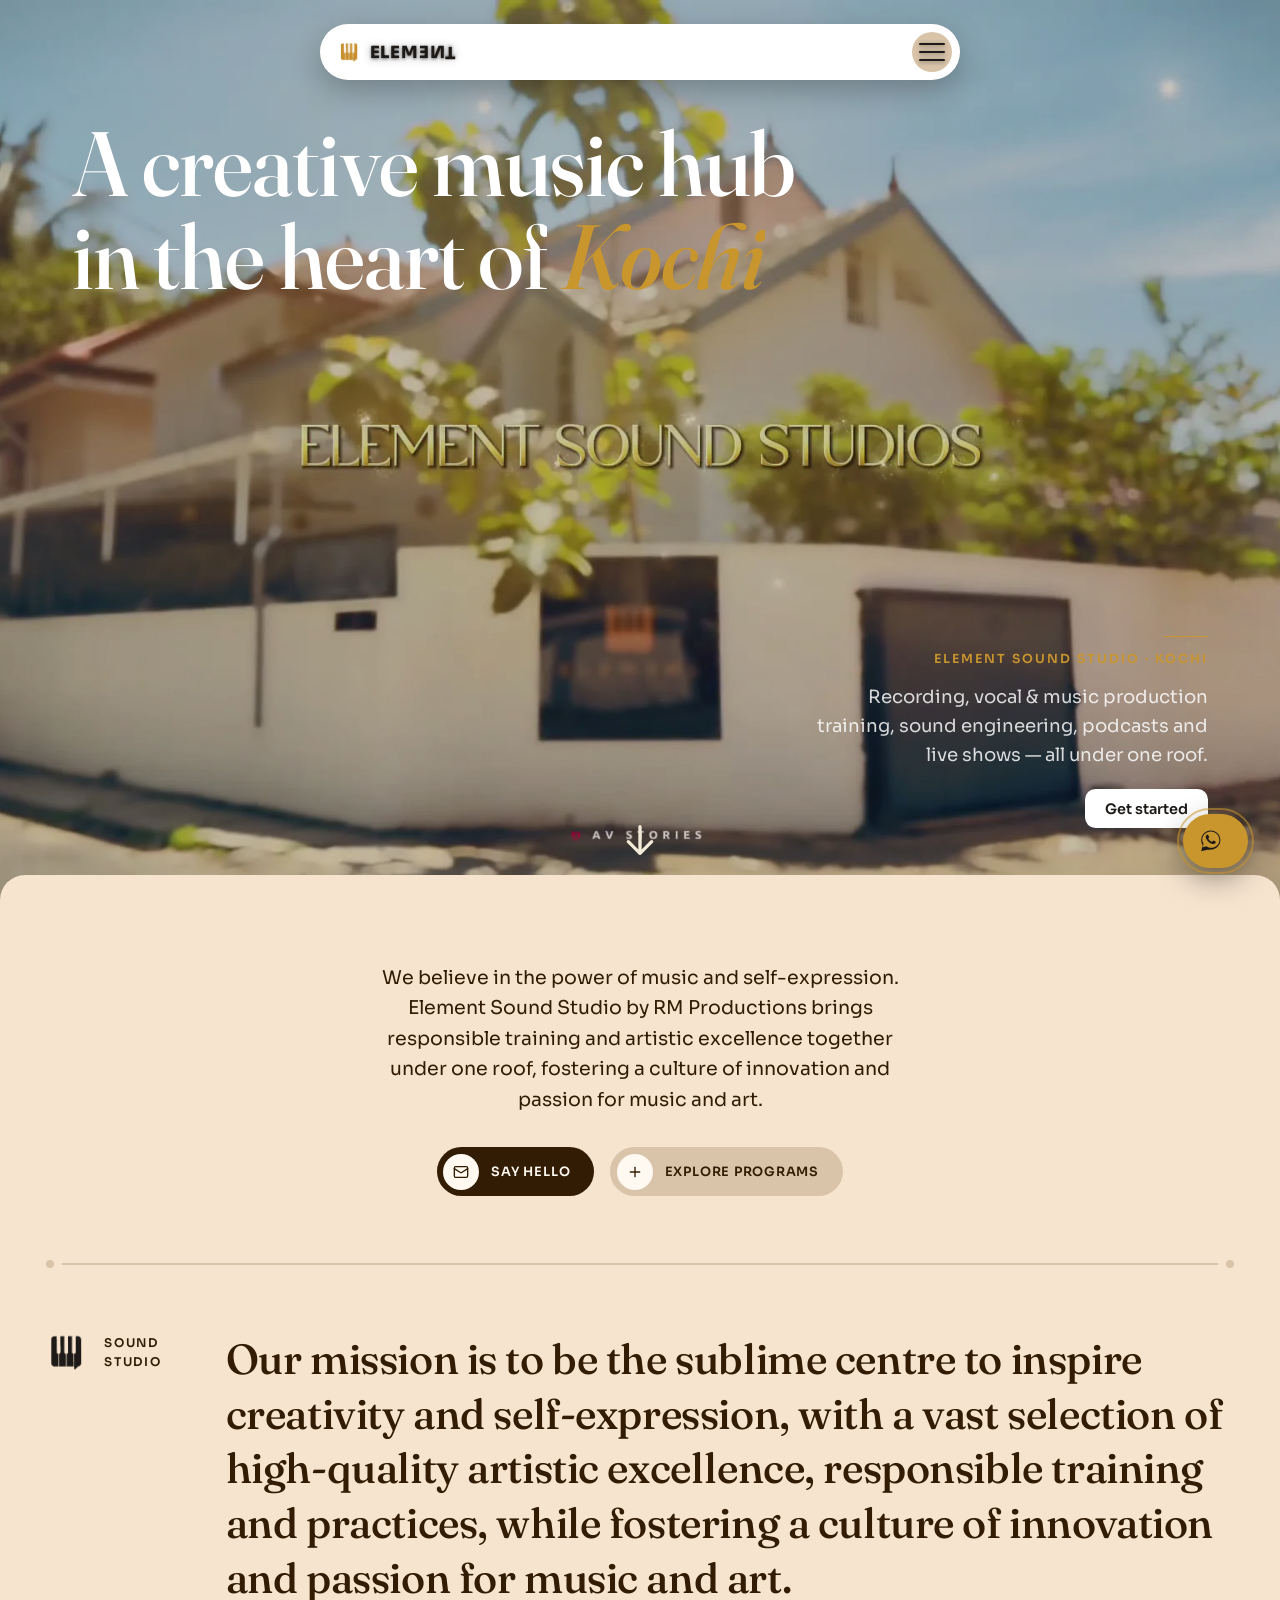
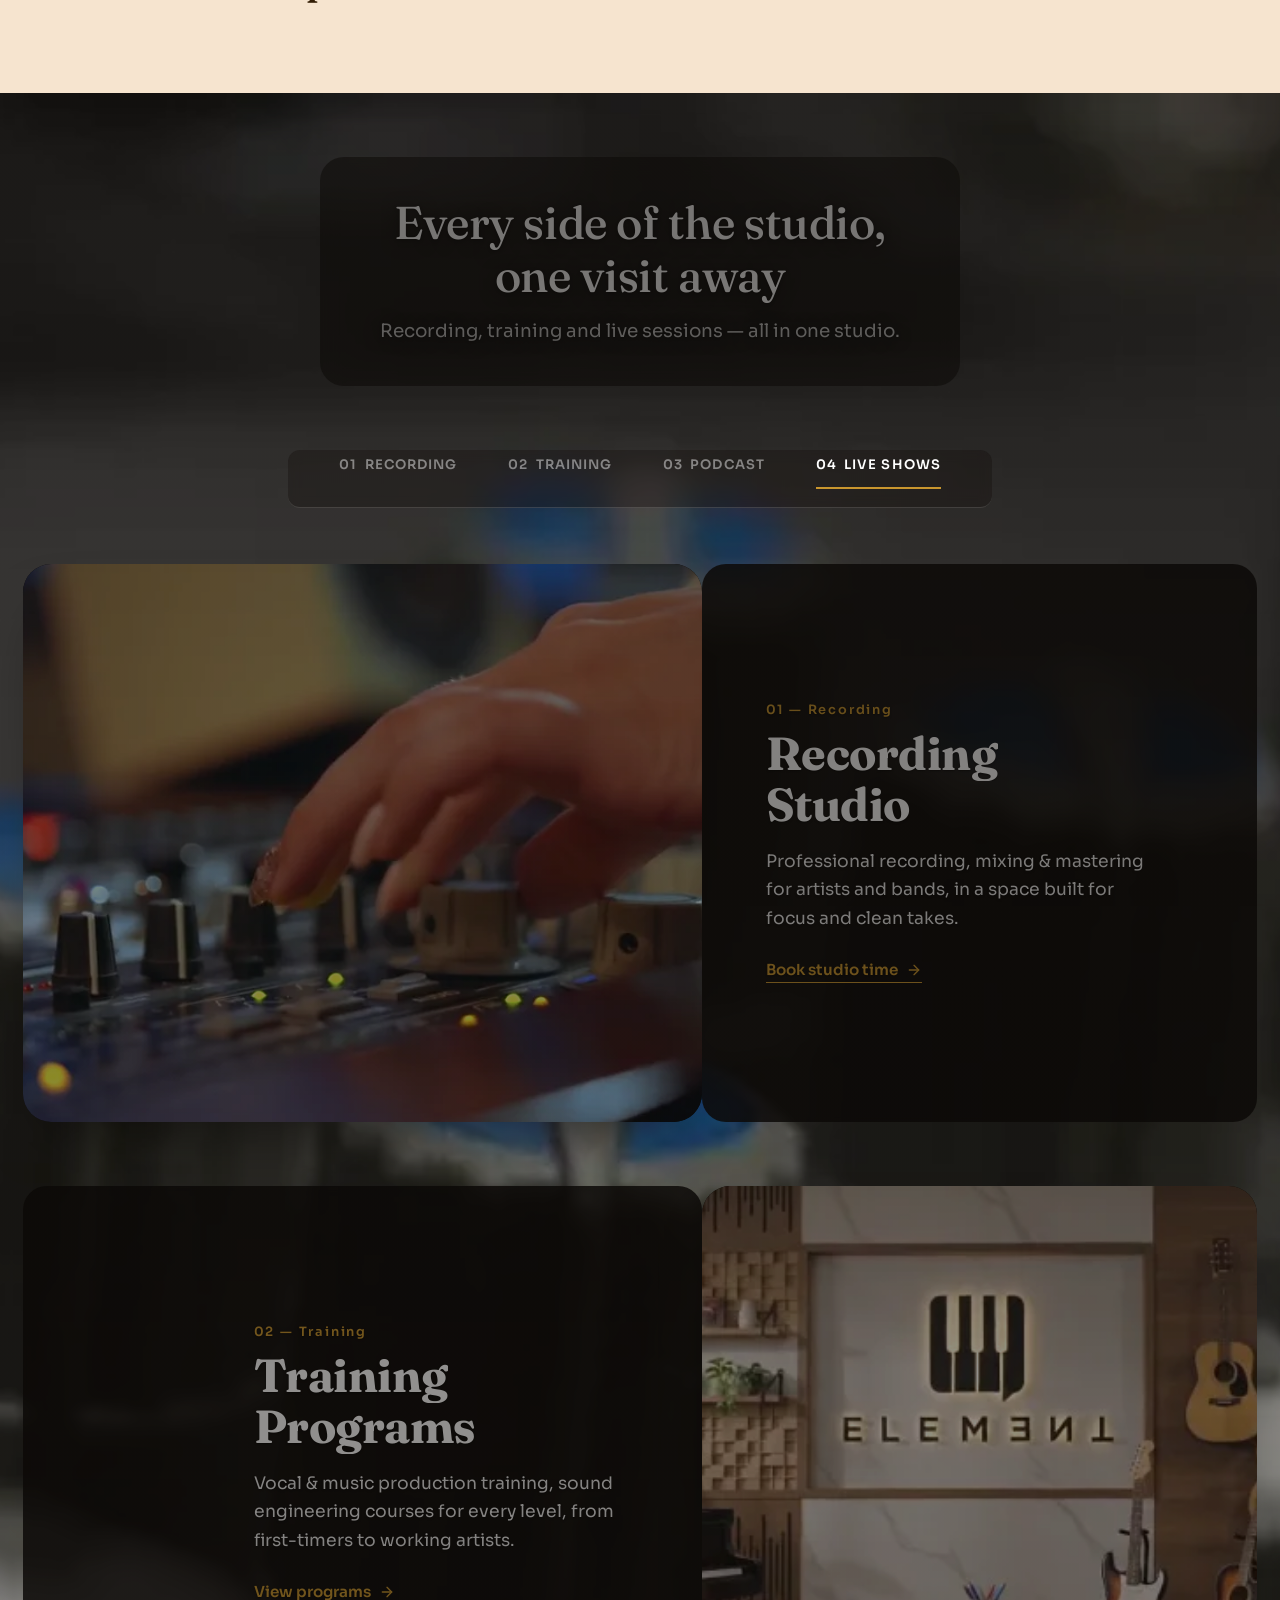
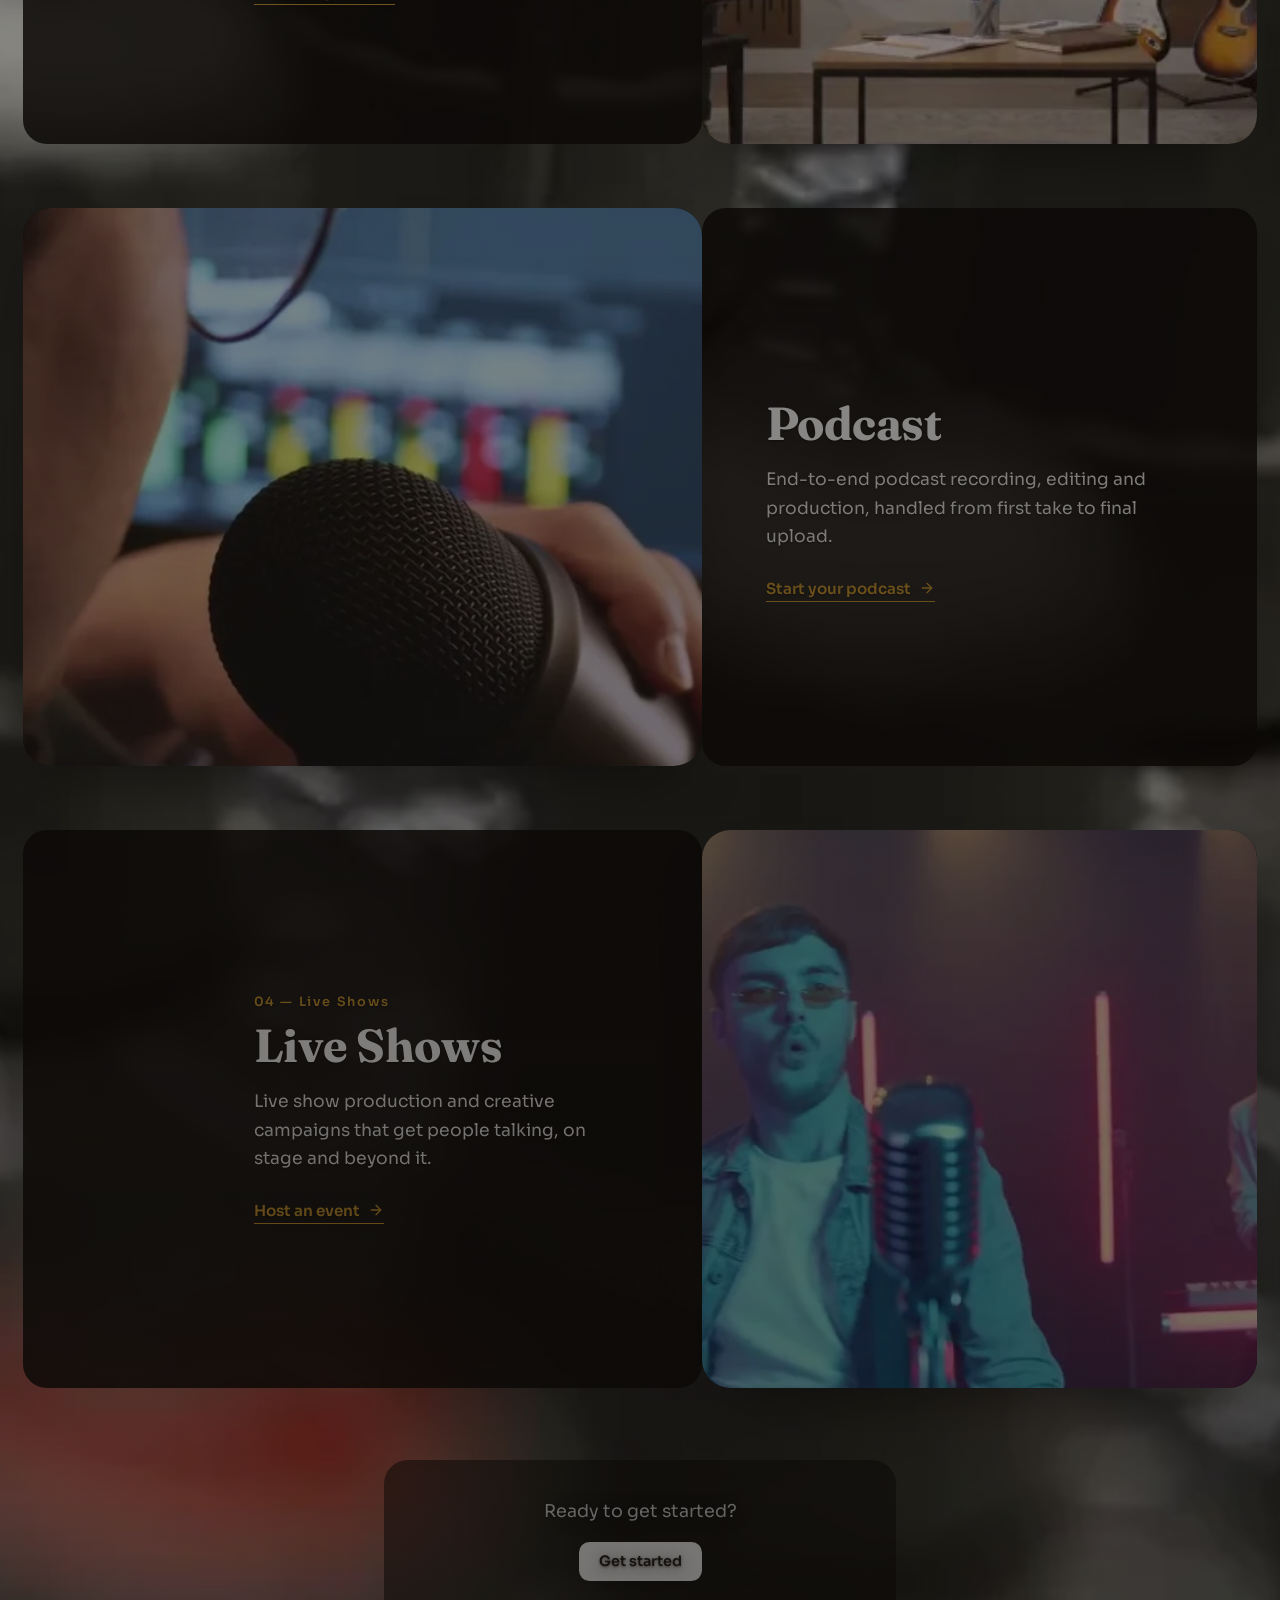
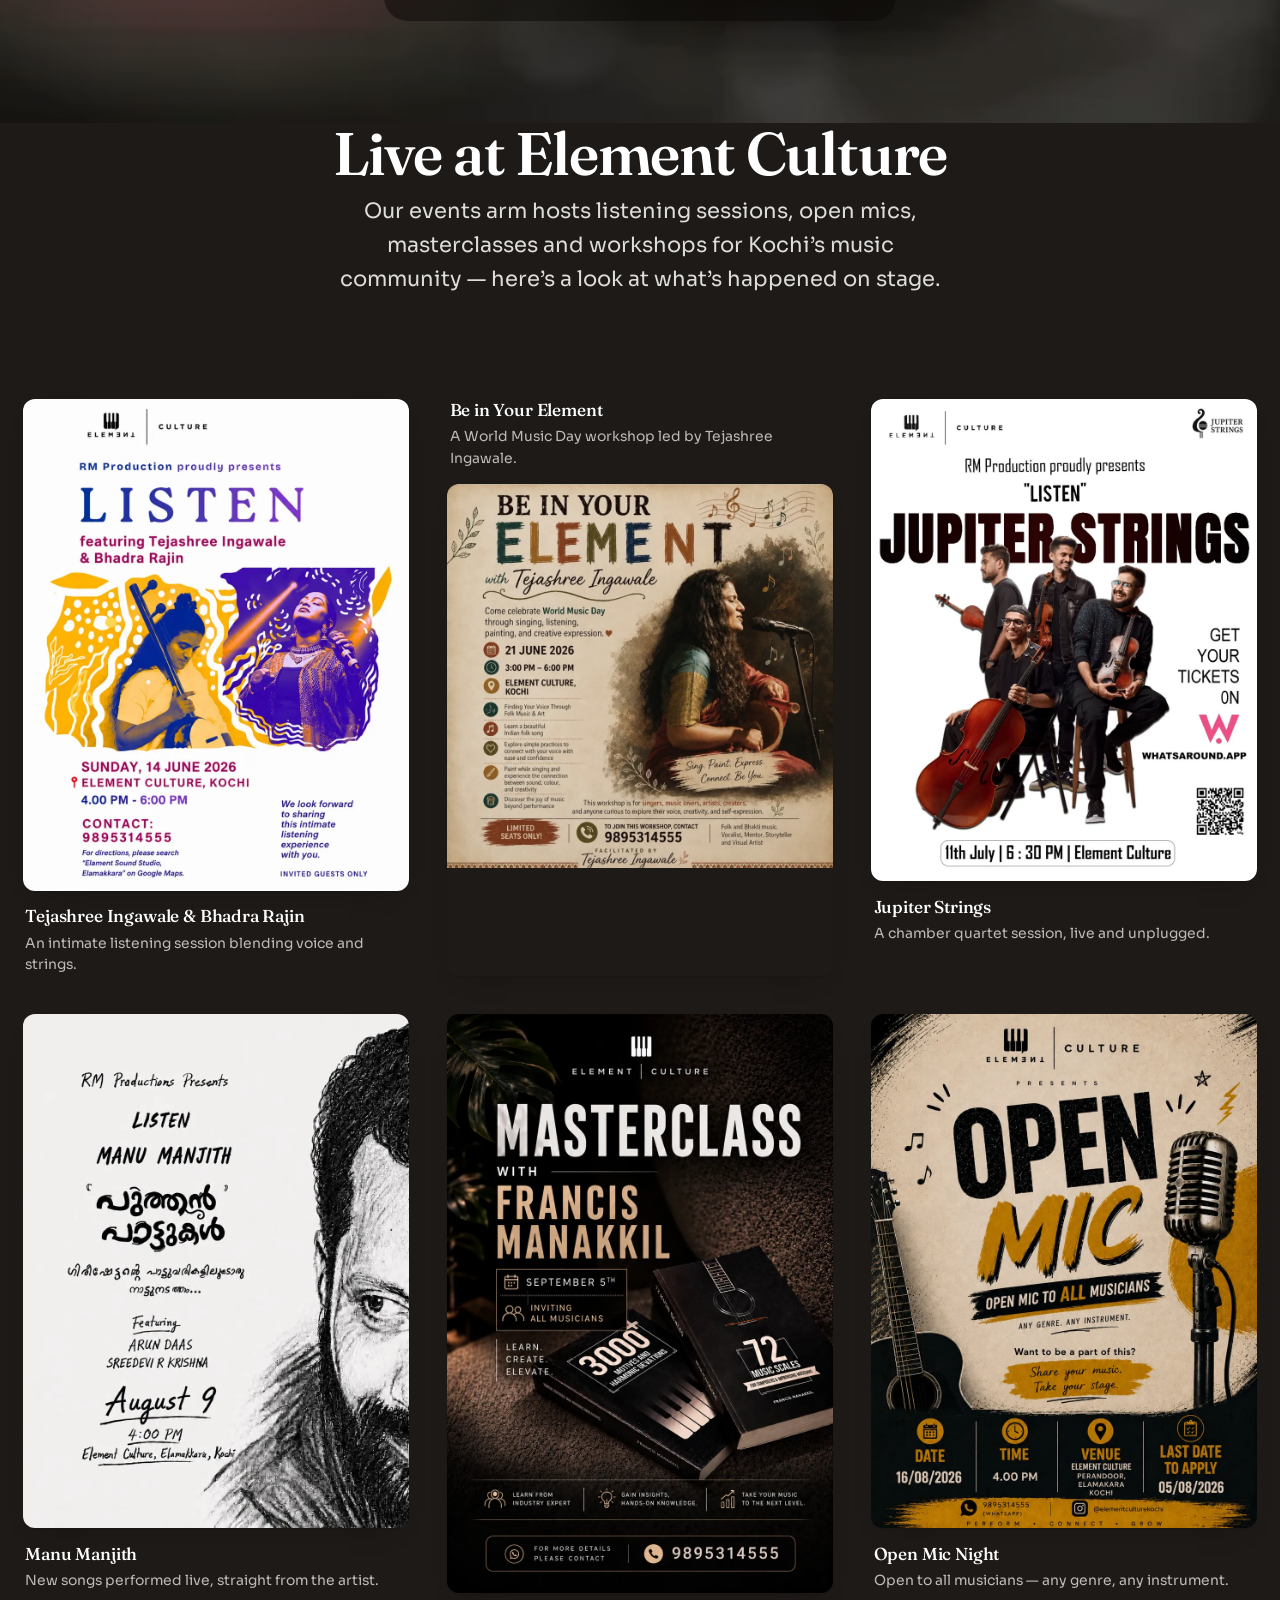
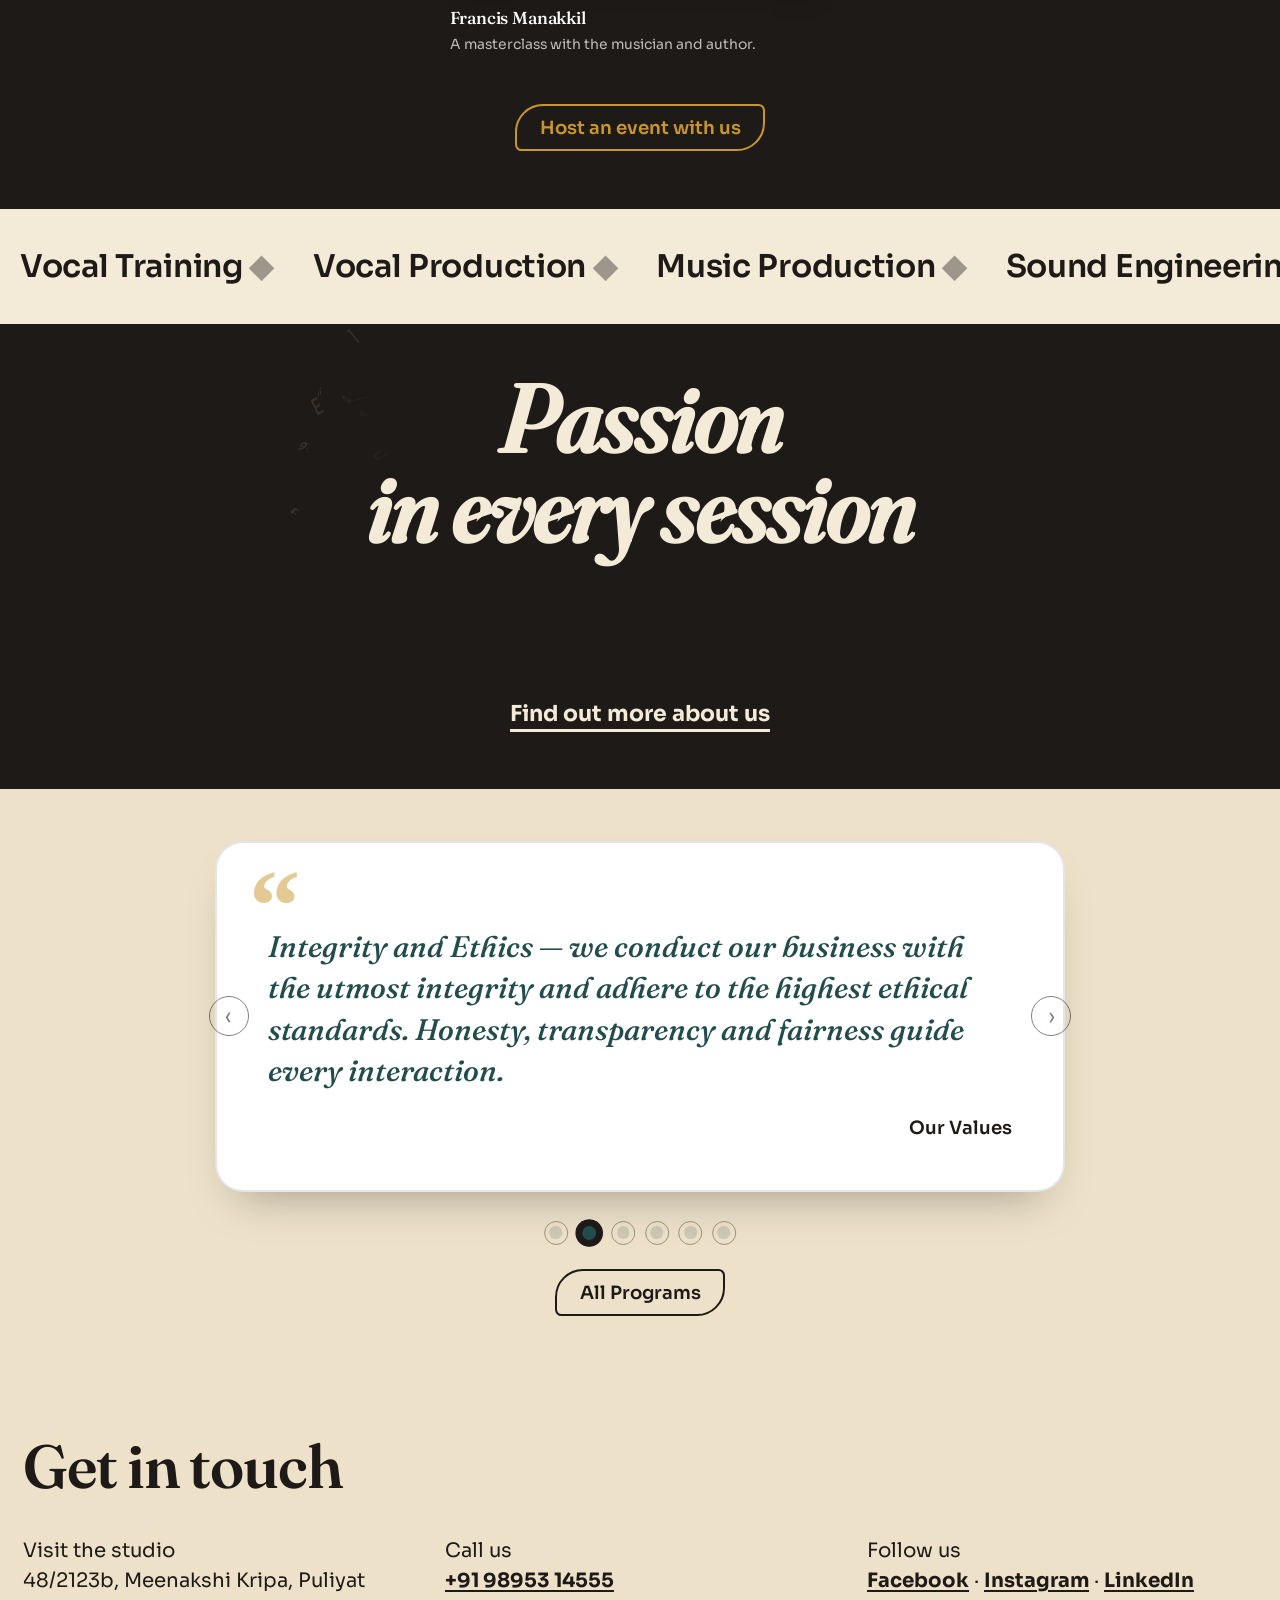
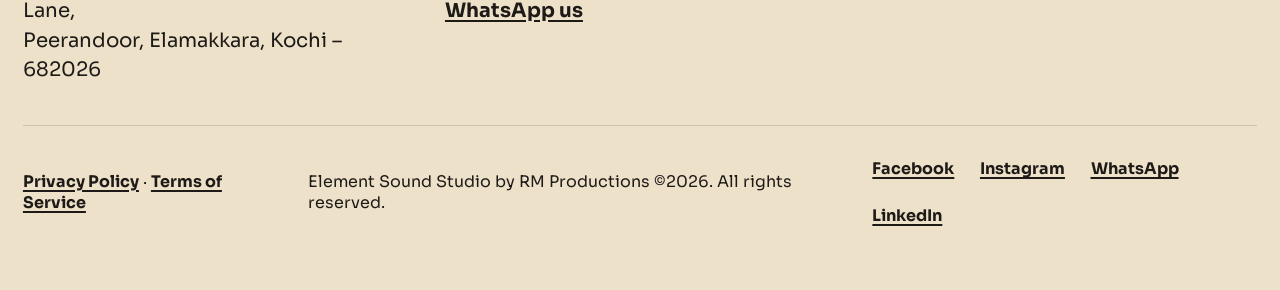
==== commit 25a612d7: "Add Home logo to fullscreen mobile/desktop nav menu The hamburger menu overlay covered the header en" ====
--- a/index.html
+++ b/index.html
@@ -28,8 +28,8 @@
 <link rel="manifest" href="site.webmanifest">
 <link rel="preload" href="public/fonts/sora.woff2" as="font" type="font/woff2" crossorigin>
 <link rel="preload" href="public/fonts/fraunces-normal.woff2" as="font" type="font/woff2" crossorigin>
-<link rel="preload" href="style.min.css?v=9" as="style" onload="this.onload=null;this.rel='stylesheet'">
-<noscript><link rel="stylesheet" href="style.min.css?v=9"></noscript>
+<link rel="preload" href="style.min.css?v=10" as="style" onload="this.onload=null;this.rel='stylesheet'">
+<noscript><link rel="stylesheet" href="style.min.css?v=10"></noscript>
 
 <!-- Structured data -->
 <script type="application/ld+json">
@@ -468,6 +468,10 @@
 
 <!-- Fullscreen menu overlay -->
 <div class="menu-overlay" id="menuOverlay">
+  <a href="/" class="menu-overlay__brand" aria-label="Element Sound Studio home">
+    <img src="public/icons/logo-icon-gold.png" width="200" height="180" alt="">
+    <span class="wordmark">ELEM<span class="wordmark__flip">E</span><span class="wordmark__flip">N</span><span class="wordmark__flip--v">T</span></span>
+  </a>
   <nav class="menu-overlay__list">
     <a class="menu-overlay__item" href="/about" data-color="#234C4C" data-hover="#B9C79A">About</a>
     <a class="menu-overlay__item" href="/programs" data-color="#C9962E" data-hover="#F3EAD8">Programs</a>
--- a/style.min.css
+++ b/style.min.css
@@ -1 +1 @@
-@keyframes loader-glow-orbit{0%,to{transform:translate(-50%,-50%) translate(5.5rem,0) scale(1);opacity:.8}25%{transform:translate(-50%,-50%) translate(0,-1.9rem) scale(.5);opacity:.3}50%{transform:translate(-50%,-50%) translate(-5.5rem,0) scale(1);opacity:.8}75%{transform:translate(-50%,-50%) translate(0,1.9rem) scale(1.35);opacity:1}}@keyframes loader-logo-pop{0%{opacity:0;transform:scale(.7) translateY(6px)}60%{opacity:1;transform:scale(1.08) translateY(0)}to{opacity:1;transform:scale(1) translateY(0)}}@keyframes loader-pop{0%{opacity:0;transform:scale(.85)}55%{opacity:1;transform:scale(1.04)}to{opacity:1;transform:scale(1)}}@keyframes scroll-bounce{0%,to{transform:translateY(0)}50%{transform:translateY(10px)}}@keyframes wave-scroll{0%{transform:translateX(0)}to{transform:translateX(-66.666%)}}@keyframes letter-jump{0%,to{transform:translateY(0) scale(1)}50%{transform:translateY(-20px) scale(1.1)}}@keyframes marquee{0%{transform:translateX(0)}to{transform:translateX(-50%)}}@keyframes fade-scale-in{0%{opacity:0;transform:scale(.96)}to{opacity:1;transform:scale(1)}}@keyframes whatsapp-pulse{0%{transform:scale(.92);opacity:.55}to{transform:scale(1.35);opacity:0}}@font-face{font-family:"Fraunces";font-style:italic;font-weight:500;font-display:swap;src:url(public/fonts/fraunces-italic.woff2)format("woff2")}@font-face{font-family:"Fraunces";font-style:normal;font-weight:300;font-display:swap;src:url(public/fonts/fraunces-normal.woff2)format("woff2")}@font-face{font-family:"Fraunces";font-style:normal;font-weight:500;font-display:swap;src:url(public/fonts/fraunces-normal.woff2)format("woff2")}@font-face{font-family:"Fraunces";font-style:normal;font-weight:600;font-display:swap;src:url(public/fonts/fraunces-normal.woff2)format("woff2")}@font-face{font-family:"Fraunces";font-style:normal;font-weight:700;font-display:swap;src:url(public/fonts/fraunces-normal.woff2)format("woff2")}@font-face{font-family:"Sora";font-style:normal;font-weight:400;font-display:swap;src:url(public/fonts/sora.woff2)format("woff2")}@font-face{font-family:"Sora";font-style:normal;font-weight:500;font-display:swap;src:url(public/fonts/sora.woff2)format("woff2")}@font-face{font-family:"Sora";font-style:normal;font-weight:600;font-display:swap;src:url(public/fonts/sora.woff2)format("woff2")}@font-face{font-family:"Sora";font-style:normal;font-weight:700;font-display:swap;src:url(public/fonts/sora.woff2)format("woff2")}@font-face{font-family:"Sora";font-style:normal;font-weight:800;font-display:swap;src:url(public/fonts/sora.woff2)format("woff2")}:root{--color-brand-gold:#C9962E;--color-brand-gold-text:#8C6416;--color-brand-teal:#234C4C;--color-brand-cream:#F3EAD8;--color-brand-sage:#6E7B4F;--color-brand-wine:#7A2E3A;--color-brand-parchment:#EDE1C9;--color-brand-moss:#B9C79A;--color-brand-rust:#B85C38;--color-brand-blush:#E8C4B8;--color-brand-copper:#C97B4A;--color-brand-maroon:#8B2E2E;--color-brand-charcoal:#1E1A17;--color-brand-white:#FFFFFF;--color-brand-black:#1E1A17;--color-brand-ivory:#FFF9F2;--color-brand-tan:#D9C4AA;--color-brand-tan-dark:#CEBA9E;--overlap-cream:#F6E4CF;--overlap-ink:#321C04;--base-bg:var(--color-brand-charcoal);--base-fg:var(--color-brand-white);--accent-fg:243 234 216;--accent-bg:201 150 46;--footer-bg:237 225 201;--container-max:90rem;--gutter:clamp(1.5rem, .36rem + 1.79vw, 2.5rem);--block-gap:clamp(3rem, .71rem + 3.57vw, 5rem);--page-pad:clamp(1rem, -.71rem + 2.68vw, 2.5rem);--font-display:'Fraunces', Georgia, 'Times New Roman', serif;--font-body:'Sora', 'Helvetica Neue', Arial, sans-serif;color-scheme:dark}*{box-sizing:border-box}body,html{overflow-x:hidden}html{scroll-behavior:smooth}body{background:var(--base-bg);color:var(--base-fg);font-family:var(--font-body);font-weight:400;-webkit-font-smoothing:antialiased;-moz-osx-font-smoothing:grayscale}img,video{max-width:100%;display:block}a,button{color:inherit}a{text-decoration:none}button{font-family:inherit;background:0 0;border:0;cursor:pointer}body,p{margin:0}::selection{background:rgb(var(--accent-bg));color:rgb(var(--accent-fg))}.page-container{width:100%;max-width:calc(var(--container-max) + 2*var(--page-pad));margin:0 auto;padding-left:var(--page-pad);padding-right:var(--page-pad)}.gap-y-blocks{display:grid;row-gap:var(--block-gap)}.display-1,h1,h2,h3,h4{font-family:var(--font-display);font-weight:600}h1,h2,h3,h4{margin:0;letter-spacing:-.01em;line-height:1}.display-1{font-size:clamp(2.875rem,1.5rem + 5.5vw,11.25rem);line-height:.95;font-style:italic}.display-2,.display-3{font-family:var(--font-display);font-size:clamp(2.25rem,1.4rem + 3.4vw,5.625rem);line-height:.98;font-weight:500}.display-3{font-size:clamp(1.75rem,1.3rem + 1.8vw,3rem);line-height:1.02}.eyebrow.pill{display:inline-block;border:2px solid currentColor;border-radius:9999px;font-weight:600;font-size:clamp(1rem,.8rem + .5vw,1.5rem);padding:clamp(.25rem,.1rem + .5vw,.75rem) clamp(1rem,.7rem + .5vw,1.5rem)}.text-link{text-decoration:underline;text-decoration-thickness:3px;text-underline-offset:4px;transition:color .2s,opacity .2s}.faq-item summary:hover,.text-link:hover{opacity:.7}.btn-pill{display:inline-flex;align-items:center;justify-content:center;border:2px solid currentColor;border-radius:1.75rem .4rem 1.75rem .4rem;font-weight:600;font-size:clamp(1rem,.9rem + .3vw,1.25rem);padding:clamp(.5rem,.4rem + .3vw,.65rem) clamp(1.25rem,1rem + .5vw,1.5rem);cursor:pointer;transition:transform .25s ease,background-color .25s ease,color .25s ease}.btn-pill:hover{transform:scale(1.05);background:currentColor;border-radius:.4rem 1.75rem .4rem 1.75rem}.btn-pill:hover span{color:var(--btn-hover-fg, var(--base-bg))}.btn-pill span{transition:color .25s ease;display:inline-flex;align-items:center;gap:.5rem}.loader,.loader__mark{display:flex;align-items:center}.loader{position:fixed;inset:0;z-index:100;justify-content:center;background:var(--base-bg);transition:opacity .5s ease,visibility .5s ease}.loader.is-hidden{opacity:0;visibility:hidden;pointer-events:none}.loader__mark{position:relative;flex-direction:column;gap:clamp(.65rem,.4rem + 1vw,1.15rem)}.loader__mark::before{content:"";position:absolute;left:50%;top:50%;width:clamp(2rem,4.5vw,3.25rem);height:clamp(2rem,4.5vw,3.25rem);border-radius:50%;background:radial-gradient(circle,rgba(250,213,145,.95)0,rgba(201,150,46,.55) 45%,transparent 75%);filter:blur(3px);opacity:0;animation:loader-glow-orbit 2s cubic-bezier(.45,0,.55,1) .2s infinite;pointer-events:none}.loader__logo{width:clamp(2.75rem,1.5rem + 5vw,4.5rem);height:auto;display:block;opacity:0;transform:scale(.7) translateY(6px);animation:loader-logo-pop .8s cubic-bezier(.2,.8,.2,1) forwards}.loader__text{font-family:var(--font-display);font-style:italic;font-size:clamp(2rem,8vw,4rem);font-weight:600;letter-spacing:-.01em;color:var(--base-fg);opacity:0;transform:scale(.85);animation:loader-pop 1.1s cubic-bezier(.2,.8,.2,1) .22s forwards}.wordmark{font-family:"Sora",sans-serif;font-style:normal;font-weight:800;text-transform:uppercase;letter-spacing:.04em}.wordmark__flip{display:inline-block;transform:scaleX(-1)}.wordmark__flip--v{display:inline-block;transform:scaleY(-1)}.loader__text.wordmark{color:var(--color-brand-gold)}@media (prefers-reduced-motion:reduce){.loader__logo,.loader__text{animation:none!important;opacity:1!important;transform:none!important}.loader__mark::before{animation:none!important;opacity:.3!important;transform:translate(-50%,-50%) scale(.9)!important}}.brand-logo,.site-header{display:flex;align-items:center}.site-header{position:fixed;top:0;left:0;right:0;z-index:50;justify-content:space-between;padding:clamp(1rem,.8rem + .8vw,2.125rem) clamp(1.25rem,1rem + 1vw,2.4rem);pointer-events:none;color:rgb(var(--accent-fg));text-shadow:0 1px 3px rgba(0,0,0,.5),0 1px 10px rgba(0,0,0,.3);mix-blend-mode:normal;opacity:0;transition:opacity .6s ease .3s,color .3s ease}.hero-navbar.is-visible,.scroll-prompt.is-visible,.site-header.is-visible,.testimonial-dots button.is-active::before{opacity:1}body.dark-header .site-header{color:var(--base-fg)}.brand-logo{pointer-events:auto;font-size:clamp(1.25rem,1rem + 1vw,1.6rem);font-weight:700;letter-spacing:-.02em;gap:.5rem}.brand-logo__dot,.menu-toggle span{width:.5em;height:.5em;border-radius:50%;background:currentColor}.brand-logo img{height:1.5em;width:auto;display:block}.menu-toggle{pointer-events:auto;position:relative;width:clamp(2.5rem,2rem + 1.5vw,3rem);height:clamp(2.5rem,2rem + 1.5vw,3rem);display:flex;flex-direction:column;align-items:center;justify-content:center;gap:6px}.menu-toggle span{display:block;width:26px;height:2px;border-radius:2px;filter:drop-shadow(0 1px 2px rgba(0,0,0,.45));transition:transform .35s cubic-bezier(.68,-.4,.27,1.4),opacity .25s ease}.menu-toggle.is-open span:nth-child(1){transform:translateY(8px) rotate(45deg)}.menu-toggle.is-open span:nth-child(2){opacity:0}.menu-toggle.is-open span:nth-child(3){transform:translateY(-8px) rotate(-45deg)}.hero{position:relative;height:100dvh;overflow:hidden;background:var(--base-bg)}.hero__video{position:absolute;inset:0;width:100%;height:100%;object-fit:cover;z-index:1}.hero__overlay{position:absolute;inset:0;z-index:2;background:rgba(0,0,0,.2);pointer-events:none}.hero__video-fallback{position:absolute;inset:0;background:radial-gradient(circle at 50% 30%,#4d3fff 0,#1e1e23 70%)}.scroll-prompt{position:absolute;bottom:clamp(1.25rem,4vw,2.5rem);left:50%;transform:translateX(-50%);z-index:6;width:2.5rem;height:2.5rem;color:rgb(var(--accent-fg));opacity:0;transition:opacity .4s ease .2s}.scroll-prompt svg,.wave-divider svg{width:100%;height:100%;animation:scroll-bounce 1.6s ease-in-out infinite;will-change:transform}.hero-navbar,.hero-navbar__brand{display:flex;align-items:center;gap:.5rem}.hero-navbar{position:absolute;top:clamp(1rem,2vw,1.5rem);left:50%;transform:translateX(-50%);z-index:50;background:var(--color-brand-white);color:var(--color-brand-black);border-radius:9999px;padding:.5rem .5rem .5rem 1.1rem;box-shadow:0 10px 30px rgba(0,0,0,.25);opacity:0;transition:opacity .6s ease .3s}.hero-navbar__brand{font-weight:700;font-size:1.05rem;letter-spacing:-.02em;white-space:nowrap}.hero-navbar__brand img{height:1.35rem;width:auto;display:block}.dot-divider::after,.dot-divider::before,.hero-navbar .menu-toggle{width:2.5rem;height:2.5rem;background:var(--color-brand-tan);border-radius:50%}.hero-navbar .menu-toggle span{background:var(--color-brand-black)}.hero__content{position:absolute;inset:0;z-index:4;display:flex;flex-direction:column;align-items:center;justify-content:flex-end;text-align:center;padding:clamp(1.5rem,4vw,2.5rem) clamp(1.25rem,4vw,2.5rem) clamp(3rem,6vw,4rem)}.hero__heading{font-family:var(--font-display);color:#fff;font-weight:500;font-size:clamp(2.5rem,1.6rem + 6vw,6rem);line-height:1.05;letter-spacing:-.02em}.hero__heading em{font-style:italic;font-weight:500}.hero__subtitle{margin-top:clamp(.75rem,2vw,1.25rem);max-width:30rem;color:rgba(255,255,255,.82);font-size:clamp(.95rem,.9rem + .3vw,1.1rem);font-weight:500;line-height:1.5}.hero__cta-bar{margin-top:clamp(1.25rem,3vw,2rem);display:flex;align-items:center;gap:1rem;background:rgba(0,0,0,.25);backdrop-filter:blur(10px);-webkit-backdrop-filter:blur(10px);border-radius:.9rem;padding:.35rem .35rem .35rem 1.25rem;max-width:calc(100vw - 2.5rem)}.hero__cta-bar span{color:#fff;font-size:.9rem;font-weight:500}.btn-solid{flex:0 0 auto;display:inline-block;background:#fff;color:var(--color-brand-black);font-size:.9rem;font-weight:600;padding:.65rem 1.25rem;border-radius:.65rem;white-space:nowrap;transition:background-color .2s ease}.btn-solid:hover{background:rgba(255,255,255,.9)}@media (max-width:560px){.hero__cta-bar span.is-long{display:none}}@media (min-width:561px){.hero__cta-bar span.is-short{display:none}}.wave-divider{position:relative;width:100%;overflow:hidden;line-height:0;z-index:2;margin-bottom:-1px}.wave-divider svg{width:300%;max-width:none;height:auto;fill:var(--base-bg);animation:wave-scroll 30s linear infinite}.overlap-intro{position:relative;z-index:3;background:var(--overlap-cream);color:var(--overlap-ink);border-radius:25px 25px 0 0;margin-top:-25px;padding:clamp(3.25rem,1.5rem + 5vw,8rem) var(--page-pad)}.overlap-intro__lede{max-width:34rem;margin:0 auto;text-align:center;font-size:clamp(1rem,.95rem + .3vw,1.2rem);line-height:1.6}.overlap-intro__actions{display:flex;flex-wrap:wrap;justify-content:center;gap:1rem;margin:clamp(1.5rem,3vw,2rem) auto 0}.overlap-intro__mark span,.pill-btn{font-weight:600;text-transform:uppercase}.pill-btn{display:inline-flex;align-items:center;gap:.75rem;border-radius:9999px;padding:.4rem 1.5rem .4rem .4rem;font-size:.8rem;letter-spacing:.06em;transition:background-color .2s ease}.pill-btn__icon{flex:0 0 auto;width:2.25rem;height:2.25rem;border-radius:50%;background:var(--color-brand-ivory);color:var(--overlap-ink);display:flex;align-items:center;justify-content:center}.pill-btn__icon svg{width:1rem;height:1rem}.pill-btn--dark{background:var(--overlap-ink);color:var(--color-brand-ivory)}.pill-btn--dark:hover{background:#1f1003}.pill-btn--muted{background:var(--color-brand-tan);color:var(--overlap-ink)}.pill-btn--muted:hover{background:var(--color-brand-tan-dark)}.pill-btn--muted .pill-btn__icon{background:var(--color-brand-ivory)}.dot-divider{display:flex;align-items:center;gap:.5rem;margin:clamp(2.5rem,5vw,4rem)0}.dot-divider::after,.dot-divider::before{content:"";width:.5rem;height:.5rem;flex:0 0 auto}.dot-divider__line{flex:1 1 auto;height:2px;background:var(--color-brand-tan)}.overlap-intro__footer{max-width:var(--container-max);margin:0 auto;display:flex;flex-direction:column;gap:2rem}@media (min-width:768px){.overlap-intro__footer{flex-direction:row;align-items:flex-start;gap:4rem}}.overlap-intro__mark{display:flex;align-items:center;gap:.85rem;flex:0 0 auto}.overlap-intro__mark img{height:2.5rem;width:auto}.overlap-intro__mark span{font-size:.75rem;letter-spacing:.15em;line-height:1.6}.overlap-intro__statement{font-family:var(--font-display);font-weight:400;font-size:clamp(1.5rem,1.1rem + 2.4vw,2.625rem);line-height:1.3;letter-spacing:-.01em}.features-section{position:relative;z-index:3;overflow:hidden;color:#fff;padding:clamp(3rem,5vw,6rem)0 clamp(4rem,8vw,8rem)}.features-section__bg{position:absolute;inset:0;z-index:0;background-size:cover;background-position:center;pointer-events:none}.features-section__scrim{position:absolute;inset:0;z-index:1;background:rgba(10,8,6,.74);pointer-events:none}.features-section__grid{position:relative;z-index:2;display:grid;gap:clamp(2.5rem,5vw,4rem)}@media (min-width:1024px){.features-section__grid{grid-template-columns:380px 1fr;gap:clamp(3rem,6vw,6rem);align-items:start}}.features-section__heading{font-family:var(--font-display);font-weight:500;font-size:clamp(1.75rem,1.3rem + 2.6vw,2.875rem);line-height:1.15;color:#fff}.features-nav{display:flex;gap:.6rem;margin-top:1.5rem;overflow-x:auto;scrollbar-width:none;-webkit-overflow-scrolling:touch;padding-bottom:.25rem}.features-nav::-webkit-scrollbar{display:none}.features-nav__btn{flex:0 0 auto;white-space:nowrap;text-align:left;padding:.7rem 1.1rem;border-radius:.75rem;background:rgba(0,0,0,.25);color:rgba(255,255,255,.55);font-weight:600;font-size:.9rem;transition:background-color .25s ease,color .25s ease}.features-nav__btn.is-active{background:rgba(0,0,0,.4);color:#fff}@media (min-width:1024px){.features-section__intro{position:sticky;top:0;min-height:100vh;display:flex;flex-direction:column;justify-content:center;padding:4rem 0}.features-nav{flex-direction:column;overflow:visible;margin-top:2.5rem}.features-nav__btn{white-space:normal;padding:.85rem 1.1rem;font-size:.95rem}}.features-section__cta{display:flex;align-items:center;gap:1rem;flex-wrap:wrap;margin-top:1.75rem}.features-section__cta span{color:rgba(255,255,255,.7);font-size:.85rem;max-width:16rem;line-height:1.5}@media (min-width:1024px){.features-section__cta{margin-top:2.5rem}.features-section__cta span{font-size:.9rem}}.features-section__cards{display:grid;gap:clamp(1.5rem,3vw,2.5rem)}@media (max-width:1023px){.features-section__cards{display:flex;gap:1rem;overflow-x:auto;scroll-snap-type:x mandatory;-webkit-overflow-scrolling:touch;scrollbar-width:none;margin:0 calc(-1*var(--page-pad));padding:.25rem var(--page-pad) 1rem}.features-section__cards::-webkit-scrollbar{display:none}.feature-card{scroll-snap-align:center;flex:0 0 85%;max-width:24rem}}.feature-card{background:rgba(0,0,0,.22);backdrop-filter:blur(6px);-webkit-backdrop-filter:blur(6px);border:1px solid rgba(255,255,255,.08);border-radius:1.5rem;padding:clamp(1.5rem,3vw,2.5rem);opacity:0;transform:translateX(40px);transition:opacity .6s ease-out,transform .6s ease-out}.feature-card.is-visible{opacity:1;transform:translateX(0)}.feature-card__icon{display:flex;align-items:center;justify-content:center;width:2.75rem;height:2.75rem;border-radius:50%;background:rgba(255,255,255,.12);color:#fff;margin-bottom:1.1rem}.feature-card__icon svg{width:1.3rem;height:1.3rem}.feature-card__title{font-size:clamp(1.25rem,1rem + 1vw,1.5rem);font-weight:600;margin-bottom:1.25rem}.feature-card__title a{color:#fff}.feature-card__media{position:relative;aspect-ratio:16/9;border-radius:1rem;overflow:hidden;background:rgba(0,0,0,.3);margin-bottom:1.25rem}.feature-card__media img,.feature-card__media video,.project-card__img-wrap.is-photo img{width:100%;height:100%;object-fit:cover}.feature-card__desc{color:rgba(255,255,255,.65);font-size:clamp(.9rem,.85rem + .3vw,1.05rem);line-height:1.6}.intro-section{position:relative;z-index:3;background:var(--base-bg);color:rgb(var(--accent-fg));text-align:center;padding-top:clamp(2rem,4vw,4rem);padding-bottom:var(--block-gap)}.intro-heading{margin:0 0 clamp(1rem,2vw,2rem)}.intro-heading .letter{display:inline-block;opacity:0;transform:translateY(.4em);transition:opacity .5s ease,transform .5s cubic-bezier(.2,.8,.2,1);cursor:pointer;user-select:none}.intro-heading.in-view .letter{opacity:1;transform:translateY(0)}.intro-heading .letter.jump{animation:letter-jump .5s cubic-bezier(.68,-.55,.265,1.55)}.intro-heading .line2{display:block}.intro-section p{max-width:42rem;margin:0 auto;font-size:clamp(1rem,.9rem + .5vw,1.25rem);line-height:1.6;opacity:.92}.intro-link{display:inline-block;margin-top:1.5rem}.intro-link a{font-weight:700;font-size:clamp(1.125rem,1rem + .5vw,1.375rem);border-bottom:3px solid currentColor;padding-bottom:2px;display:inline-flex}.intro-link .char{display:inline-block;transition:transform .3s cubic-bezier(.2,.8,.2,1);transition-delay:calc(var(--i)*18ms)}.intro-link a:hover .char{transform:translateY(-6px)}.projects-grid{position:relative;z-index:3;background:var(--base-bg);padding-bottom:var(--block-gap)}.cards,.projects-grid .cards{display:grid;grid-template-columns:1fr;gap:var(--gutter)}@media (min-width:640px){.cards,.projects-grid .cards{grid-template-columns:1fr 1fr}}.cards--3{grid-template-columns:1fr}@media (min-width:640px){.cards--3{grid-template-columns:repeat(3,1fr)}}.project-card{position:relative;display:block;aspect-ratio:3/2;border-radius:2rem .5rem 2rem .5rem;overflow:hidden;background:var(--card-color, #ffcd00);color:var(--color-brand-black)}@media (min-width:1024px){.project-card{aspect-ratio:4/3}}.project-card__img-wrap{position:absolute;inset:0;display:flex;align-items:center;justify-content:center;padding:8%}.project-card__img-wrap img{width:auto;height:100%;object-fit:contain;transition:transform .5s cubic-bezier(.2,.8,.2,1)}.project-card:hover .project-card__img-wrap img{transform:scale(1.06) translateY(-4%)}.project-card__img-wrap.is-photo{padding:0}.project-card:hover .project-card__img-wrap.is-photo img{transform:scale(1.08)}.project-card__img-wrap.is-photo::after{content:"";position:absolute;inset:0;background:linear-gradient(to top,rgba(0,0,0,.45)0,transparent 55%);pointer-events:none}.project-card__overlay{position:absolute;left:0;right:0;bottom:0;min-height:34%;background:var(--card-color, #ffcd00);border-radius:1.5rem 1.5rem 0 0;padding:clamp(1rem,3vw,2.5rem);display:flex;flex-direction:column;justify-content:flex-end;gap:.85rem;transform:translateY(0);transition:transform .4s cubic-bezier(.2,.8,.2,1),border-radius .4s ease}.project-card:hover .project-card__overlay{transform:translateY(-.5rem);border-radius:1.75rem 1.75rem 0 0}.project-card__caption{font-family:var(--font-display);font-weight:500;font-size:clamp(1.15rem,1rem + 1.6vw,2.1rem);line-height:1.08;letter-spacing:-.01em;max-width:32rem}.project-card__client{align-self:flex-start;font-weight:600;font-size:clamp(.9rem,.8rem + .3vw,1.1rem);text-transform:uppercase;letter-spacing:.08em;opacity:.75}.all-projects{text-align:center;padding:var(--block-gap)0;background:var(--base-bg);position:relative;z-index:3}.all-projects .btn-pill{color:rgb(var(--accent-fg))}.marquee-section{position:relative;z-index:3;background:var(--color-brand-cream);color:var(--color-brand-black);padding:clamp(1.5rem,3vw,3rem)0;overflow:hidden}.marquee-track{display:flex;width:max-content;animation:marquee 40s linear infinite;will-change:transform}.marquee-section:hover .marquee-track{animation-play-state:paused}.marquee-track img{height:clamp(1.75rem,3vw,4.5rem);width:auto;margin:0 clamp(1rem,2vw,2rem);object-fit:contain}.testimonial-section{position:relative;z-index:3;background:var(--color-brand-parchment);color:var(--color-brand-black);padding-top:clamp(2rem,4vw,3.5rem);overflow:hidden}.testimonial-dots button,.testimonial-inner{display:flex;align-items:center;justify-content:center}.testimonial-inner{position:relative;z-index:1;max-width:56rem;margin:0 auto;padding:0 var(--page-pad) clamp(4rem,6vw,5.5rem);min-height:clamp(20rem,34vw,26rem)}.testimonial-card{position:relative;width:100%;background:var(--color-brand-white);border:2px solid rgba(0,0,0,.1);border-radius:1.75rem;padding:clamp(2rem,4vw,3.5rem);box-shadow:0 1.5rem 3rem -1.5rem rgba(0,0,0,.35)}.testimonial-card::before{content:"“";position:absolute;top:clamp(.5rem,1vw,1rem);left:clamp(1.25rem,2.5vw,2rem);font-size:clamp(4rem,8vw,7rem);font-weight:700;line-height:1;color:var(--color-brand-gold);opacity:.5;font-family:Georgia,serif}.testimonial-slide{display:none;text-align:left;animation:fade-scale-in .4s ease}.testimonial-slide.is-active{display:block}.testimonial-slide blockquote{margin:clamp(1.5rem,3vw,2rem)0 1.5rem;font-family:var(--font-display);font-style:italic;font-size:clamp(1.15rem,1rem + 1.6vw,1.85rem);font-weight:400;line-height:1.4;color:var(--color-brand-teal)}.testimonial-slide .credit{text-align:right;font-weight:600;font-size:clamp(1rem,.9rem + .3vw,1.25rem)}.testimonial-dots{position:absolute;bottom:clamp(1rem,2vw,1.5rem);left:50%;transform:translateX(-50%);display:flex;z-index:2}.testimonial-dots button{width:24px;height:24px;background:0 0}.testimonial-dots button::before{content:"";width:clamp(.6rem,1vw,.8rem);height:clamp(.6rem,1vw,.8rem);border-radius:50%;background:var(--color-brand-teal);opacity:.4;transition:opacity .2s}.site-footer{position:relative;z-index:3;background:var(--color-brand-parchment);color:var(--color-brand-black);padding:clamp(3rem,5vw,5rem)0}.site-footer h3{font-size:clamp(2rem,1.4rem + 3vw,4.5rem);margin-bottom:clamp(2rem,3vw,3rem);letter-spacing:-.02em}.footer-grid{display:grid;gap:2rem;margin-bottom:2.5rem}@media (min-width:768px){.footer-grid{grid-template-columns:repeat(3,1fr)}}.footer-grid p{font-size:clamp(1.1rem,1rem + .3vw,1.375rem);line-height:1.5}.footer-bottom a,.footer-grid a{font-weight:700;text-decoration:underline;text-decoration-thickness:2px;text-underline-offset:3px}.footer-grid div:nth-child(2){text-align:center}.footer-grid div:nth-child(3){text-align:right}.footer-bottom{display:flex;flex-direction:column;gap:1.5rem;padding-top:2rem;border-top:1px solid rgba(30,30,35,.15)}@media (min-width:1024px){.footer-bottom{flex-direction:row-reverse;justify-content:space-between;align-items:center}}.footer-socials{display:flex;flex-wrap:wrap;gap:clamp(1rem,2vw,2rem)}.footer-socials a{font-weight:700}.footer-meta{display:flex;flex-direction:column;gap:1rem}@media (min-width:640px){.footer-meta{flex-direction:row;align-items:center;gap:2rem}}.social-rail{display:flex;flex-wrap:wrap;align-items:center;gap:.65rem;margin-top:1.75rem}.social-rail__label{flex:0 0 100%;display:block;font-family:"Sora",sans-serif;font-size:.74rem;font-weight:600;text-transform:uppercase;letter-spacing:.16em;color:rgba(255,249,242,.5);margin-bottom:.4rem}.social-rail__link{position:relative;display:inline-flex;align-items:center;gap:.6rem;height:2.85rem;padding:0 1rem;border-radius:9999px;border:1.5px solid rgba(255,249,242,.35);color:var(--color-brand-cream);overflow:hidden;isolation:isolate;transition:border-color .35s ease}.social-rail__link::before{content:"";position:absolute;inset:0;background:var(--color-brand-gold);transform:scaleX(0);transform-origin:left;transition:transform .45s cubic-bezier(.16,1,.3,1);z-index:-1}.social-rail__link svg{width:1.1rem;height:1.1rem;flex:0 0 auto;transition:transform .35s cubic-bezier(.2,.8,.2,1)}.social-rail__link span{font-size:.85rem;font-weight:600;letter-spacing:.01em;white-space:nowrap;max-width:0;opacity:0;overflow:hidden;transition:max-width .4s cubic-bezier(.16,1,.3,1),opacity .25s ease}.social-rail__link:focus-visible,.social-rail__link:hover{border-color:var(--color-brand-gold);color:var(--color-brand-black)}.social-rail__link:focus-visible::before,.social-rail__link:hover::before{transform:scaleX(1)}.social-rail__link:focus-visible svg,.social-rail__link:hover svg{transform:scale(1.08) rotate(-4deg)}.social-rail__link:focus-visible span,.social-rail__link:hover span{max-width:7rem;opacity:1}@media (prefers-reduced-motion:reduce){.social-rail__link,.social-rail__link span,.social-rail__link svg,.social-rail__link::before{transition:none!important}}.footer-legal{display:flex;gap:1.5rem}.menu-overlay{position:fixed;inset:0;z-index:60;display:flex;align-items:center;justify-content:center;background:var(--overlay-color, #1e1e23);opacity:0;visibility:hidden;transition:opacity .4s ease,background-color .4s ease,visibility .4s ease}.menu-overlay.is-open{opacity:1;visibility:visible}.menu-overlay__list{display:flex;flex-direction:column;align-items:center;gap:clamp(.5rem,1.5vw,1rem)}@media (min-width:768px){.menu-overlay__list{align-items:flex-start}}.menu-overlay__item{font-size:clamp(2.5rem,8vw,4.5rem);font-weight:700;letter-spacing:-.03em;color:#fff;transition:color .25s ease,transform .25s ease}.menu-overlay__item:hover{transform:translateX(.25em)}.hero-banner,.page-hero{position:relative;background:var(--base-bg)}.page-hero{padding:clamp(7rem,10vw,10rem)0 var(--block-gap);text-align:center;z-index:3}.page-hero p.lede{max-width:44rem;margin:1.25rem auto 0;font-size:clamp(1.1rem,1rem + .5vw,1.375rem);opacity:.85;line-height:1.6}.hero-banner{width:100%;aspect-ratio:21/9;overflow:hidden}.hero-banner img,.hero-banner video{width:100%;height:100%;object-fit:cover}.color-band{position:relative;z-index:3;background:rgb(var(--band-bg));color:rgb(var(--band-fg, 30 30 35));padding-top:var(--block-gap);padding-bottom:var(--block-gap)}.color-band__wave{position:absolute;top:0;left:0;width:100%;overflow:hidden;transform:translateY(-100%);line-height:0;z-index:2;margin-bottom:-1px}.color-band__wave svg{width:300%;max-width:none;height:auto;fill:rgb(var(--band-bg))}.band-moss{--band-bg:185 199 154}.band-gold{--band-bg:201 150 46}.band-cream{--band-bg:243 234 216}.band-parchment{--band-bg:237 225 201}.band-sage{--band-bg:110 123 79;--band-fg:255 255 255}.band-teal{--band-bg:35 76 76;--band-fg:255 255 255}.band-dark{--band-bg:30 26 23;--band-fg:255 255 255}.color-band__stack{display:grid;gap:var(--block-gap)}.color-band__stack--tight{gap:clamp(2rem,3vw,3rem)}.split-block .grid-2{display:grid;gap:var(--gutter);align-items:center}@media (min-width:768px){.split-block .grid-2{grid-template-columns:1fr 1fr}}.gallery-3 img,.image-pair img,.image-pair video,.split-block img,.split-block video{border-radius:1.25rem;width:100%;height:auto;object-fit:cover;aspect-ratio:1/1}.split-block .copy p{margin-bottom:1rem;opacity:.9}.split-block.reverse .grid-2{direction:rtl}.split-block.reverse .grid-2>*{direction:ltr}.split-block.dark{padding:var(--block-gap)0;background:var(--base-bg);position:relative;z-index:3}.split-block.dark .copy p{opacity:.85}.image-pair{display:grid;gap:var(--gutter);grid-template-columns:1fr}@media (min-width:768px){.image-pair{grid-template-columns:1fr 1fr}}.gallery-3 img,.image-pair img,.image-pair video{display:block;aspect-ratio:4/3}.gallery-3{display:grid;gap:var(--gutter);grid-template-columns:1fr}@media (min-width:768px){.gallery-3{grid-template-columns:1.2fr 1fr 1fr}}.gallery-3 img{height:100%}.masonry-gallery{column-count:2;column-gap:clamp(1rem,2vw,1.75rem)}@media (min-width:640px){.masonry-gallery{column-count:3}}@media (min-width:1100px){.masonry-gallery{column-count:4}}.masonry-gallery__item{position:relative;display:block;width:100%;break-inside:avoid;margin-bottom:clamp(1rem,2vw,1.75rem);border-radius:2rem .5rem 2rem .5rem;overflow:hidden;background:var(--color-brand-charcoal);cursor:zoom-in;opacity:0;transform:translateY(32px);transition:opacity .9s cubic-bezier(.16,1,.3,1),transform .9s cubic-bezier(.16,1,.3,1),box-shadow .35s ease;transition-delay:calc((var(--i, 0) % 8) * 70ms)}.masonry-gallery__item.is-visible,.masonry-gallery__item:hover .masonry-gallery__item__zoom{opacity:1;transform:none}.masonry-gallery__item:hover{box-shadow:0 20px 45px -18px rgba(0,0,0,.55)}.masonry-gallery__item img{display:block;width:100%;height:auto;transition:transform .7s cubic-bezier(.16,1,.3,1)}.masonry-gallery__item:hover img{transform:scale(1.045)}.masonry-gallery__item::after{content:"";position:absolute;inset:0;background:linear-gradient(180deg,rgba(20,16,14,0) 55%,rgba(20,16,14,.6) 100%);opacity:0;transition:opacity .4s ease;pointer-events:none}.masonry-gallery__item:hover::after{opacity:1}.masonry-gallery__item__zoom{position:absolute;right:1rem;bottom:1rem;width:2.5rem;height:2.5rem;border-radius:50%;background:rgba(255,255,255,.14);backdrop-filter:blur(8px);-webkit-backdrop-filter:blur(8px);display:flex;align-items:center;justify-content:center;color:#fff;opacity:0;transform:translateY(10px) scale(.85);transition:opacity .35s ease,transform .35s cubic-bezier(.2,.8,.2,1);pointer-events:none}.masonry-gallery__item__zoom svg{width:1.1rem;height:1.1rem}@media (prefers-reduced-motion:reduce){.masonry-gallery__item{transition:none!important;opacity:1!important;transform:none!important}}.gallery-lightbox{position:fixed;inset:0;z-index:130;display:flex;align-items:center;justify-content:center;padding:clamp(1.5rem,5vw,4rem);background:rgba(20,16,14,.94);opacity:0;visibility:hidden;transition:opacity .35s ease,visibility .35s ease}.gallery-lightbox.is-open{opacity:1;visibility:visible}.gallery-lightbox__figure{position:relative;max-width:100%;max-height:100%;display:flex;flex-direction:column;align-items:center;gap:.9rem}.gallery-lightbox__img{max-width:100%;max-height:78vh;border-radius:.85rem;box-shadow:0 25px 70px rgba(0,0,0,.55);object-fit:contain;transform:scale(.96);opacity:0;transition:transform .35s cubic-bezier(.2,.8,.2,1),opacity .3s ease}.gallery-lightbox__img.is-shown{transform:scale(1);opacity:1}.gallery-lightbox__counter{font-family:"Sora",sans-serif;font-size:.8rem;letter-spacing:.1em;color:rgba(255,255,255,.55)}.gallery-lightbox__close,.gallery-lightbox__nav{position:absolute;display:flex;align-items:center;justify-content:center;border-radius:50%;border:2px solid rgba(255,255,255,.3);background:rgba(255,255,255,.06);color:#fff;transition:background-color .25s ease,border-color .25s ease,transform .25s ease}.gallery-lightbox__close:hover,.gallery-lightbox__nav:hover{background:rgba(255,255,255,.2);border-color:rgba(255,255,255,.55)}.gallery-lightbox__close{top:clamp(1rem,3vw,2rem);right:clamp(1rem,3vw,2rem);width:3rem;height:3rem}.gallery-lightbox__close:hover{transform:scale(1.08)}.gallery-lightbox__close svg{width:1.15rem;height:1.15rem}.gallery-lightbox__nav{top:50%;transform:translateY(-50%);width:3.25rem;height:3.25rem}.gallery-lightbox__nav svg{width:1.3rem;height:1.3rem}.gallery-lightbox__nav--prev{left:clamp(.5rem,2vw,2rem)}.gallery-lightbox__nav--next{right:clamp(.5rem,2vw,2rem)}.gallery-lightbox__nav--next:hover,.gallery-lightbox__nav--prev:hover{transform:translateY(-50%) scale(1.08)}@media (max-width:640px){.gallery-lightbox__nav{width:2.6rem;height:2.6rem}}.poster-grid{display:grid;gap:var(--gutter);grid-template-columns:repeat(2,1fr)}@media (min-width:768px){.poster-grid{grid-template-columns:repeat(3,1fr)}}.poster-card,.whatsapp-fab{display:flex;align-items:center}.poster-card{position:relative;justify-content:center;aspect-ratio:3/4;border-radius:1.75rem .5rem 1.75rem .5rem;overflow:hidden;background:var(--color-brand-parchment);box-shadow:0 8px 30px rgba(0,0,0,.25);transition:transform .35s cubic-bezier(.2,.8,.2,1)}.poster-card.is-square{aspect-ratio:1/1}.poster-card:hover{transform:translateY(-.4rem)}.poster-card img,.program-card__media img{width:100%;height:100%;object-fit:contain;transition:transform .4s cubic-bezier(.2,.8,.2,1)}.poster-card:hover img,.program-card__media:hover img{transform:scale(1.03)}.whatsapp-fab{position:fixed;right:clamp(1.1rem,3vw,2rem);bottom:clamp(1.1rem,3vw,2rem);z-index:55;gap:.65rem;background:var(--color-brand-gold);color:var(--color-brand-black);border-radius:9999px;padding:.9rem;box-shadow:0 10px 30px rgba(0,0,0,.4);transition:transform .3s cubic-bezier(.2,.8,.2,1),box-shadow .3s ease,padding .3s ease}.whatsapp-fab::before{content:"";position:absolute;inset:-6px;border-radius:9999px;border:2px solid var(--color-brand-gold);opacity:.55;animation:whatsapp-pulse 2.6s ease-out infinite;will-change:transform,opacity;pointer-events:none}.whatsapp-fab svg{width:1.6rem;height:1.6rem;flex:0 0 auto;position:relative}.whatsapp-fab__label{max-width:0;overflow:hidden;white-space:nowrap;font-weight:600;font-size:.92rem;position:relative;transition:max-width .35s ease}.whatsapp-fab:hover{transform:scale(1.06);box-shadow:0 14px 40px rgba(0,0,0,.5)}.whatsapp-fab:hover .whatsapp-fab__label{max-width:11rem}@media (prefers-reduced-motion:reduce){.whatsapp-fab::before{animation:none;display:none}}.poster-card,.program-feature__poster{cursor:zoom-in}.lightbox{position:fixed;inset:0;z-index:120;display:flex;align-items:center;justify-content:center;padding:clamp(1.5rem,5vw,4rem);background:rgba(20,16,14,.92);opacity:0;visibility:hidden;transition:opacity .3s ease,visibility .3s ease}.lightbox.is-open{opacity:1;visibility:visible}.lightbox__img{max-width:100%;max-height:100%;border-radius:.75rem;box-shadow:0 20px 60px rgba(0,0,0,.5);object-fit:contain;transform:scale(.96);transition:transform .3s cubic-bezier(.2,.8,.2,1)}.lightbox.is-open .lightbox__img{transform:scale(1)}.lightbox__close{position:absolute;top:clamp(1rem,3vw,2rem);right:clamp(1rem,3vw,2rem);width:3rem;height:3rem;border-radius:50%;border:2px solid rgba(255,255,255,.35);background:rgba(255,255,255,.08);color:#fff;font-size:1.75rem;line-height:1;display:flex;align-items:center;justify-content:center;transition:background-color .25s ease,transform .25s ease}.lightbox__close:hover{background:rgba(255,255,255,.22);transform:scale(1.08)}.rte-block p,.split-block .copy p{font-size:clamp(1.1rem,1rem + .4vw,1.375rem);line-height:1.6}.rte-block p+p{margin-top:1rem}.rte-block h3{font-size:clamp(1.15rem,1rem + .5vw,1.5rem);margin:1.75rem 0 .75rem}.rte-block h3:first-child{margin-top:0}.rte-block ul{margin:0;padding-left:1.25rem;font-size:clamp(1.05rem,1rem + .3vw,1.25rem);line-height:1.7;opacity:.9}.rte-block ul li+li{margin-top:.35rem}.faq-accordion{max-width:46rem;margin:0 auto}.faq-item{border-bottom:1px solid rgba(30,30,35,.15)}.faq-item:first-child{border-top:1px solid rgba(30,30,35,.15)}.faq-item summary{list-style:none;display:flex;align-items:center;justify-content:space-between;gap:1rem;padding:clamp(1.1rem,2vw,1.5rem) .25rem;font-family:var(--font-display);font-size:clamp(1.1rem,1rem + .4vw,1.4rem);font-weight:600;cursor:pointer;transition:opacity .2s ease}.faq-item summary::-webkit-details-marker{display:none}.faq-item summary:focus-visible{outline:2px solid currentColor;outline-offset:4px}.faq-item__icon{flex:0 0 auto;width:2rem;height:2rem;border-radius:50%;border:2px solid currentColor;display:flex;align-items:center;justify-content:center;transition:transform .3s cubic-bezier(.2,.8,.2,1)}.faq-item__icon svg{width:1rem;height:1rem}.faq-item[open] .faq-item__icon{transform:rotate(45deg)}.faq-item__answer{padding:0 .25rem clamp(1.1rem,2vw,1.5rem)}.faq-item__answer p{font-size:clamp(1.02rem,1rem + .2vw,1.2rem);line-height:1.65;opacity:.85;margin:0}.detail-meta{display:flex;flex-wrap:wrap;gap:clamp(1.25rem,3vw,2.5rem);margin-top:1.5rem;padding-top:1.25rem;border-top:1px solid rgba(127,127,127,.3)}.detail-meta__label{display:block;font-size:.78rem;font-weight:600;text-transform:uppercase;letter-spacing:.08em;opacity:.55;margin-bottom:.3rem}.detail-meta__value{font-size:clamp(1.02rem,1rem + .2vw,1.2rem);font-weight:600}.detail-meta__value a{text-decoration:underline;text-decoration-thickness:2px;text-underline-offset:3px}.programs-intro{text-align:center;max-width:40rem;margin:0 auto clamp(2.5rem,5vw,4rem);position:relative;z-index:3}.programs-intro .eyebrow.pill{border-color:currentColor}.programs-intro h1,.programs-intro h2{margin:1rem 0 .75rem}.programs-intro p{font-size:clamp(1.05rem,1rem + .3vw,1.3rem);line-height:1.6;opacity:.8}.programs-intro .btn-pill{margin-top:1.5rem}.program-grid{display:grid;gap:clamp(1.5rem,3vw,2rem);grid-template-columns:1fr;position:relative;z-index:3}@media (min-width:640px){.program-grid{grid-template-columns:repeat(2,1fr)}}@media (min-width:1024px){.program-grid{grid-template-columns:repeat(3,1fr)}}.program-card{display:flex;flex-direction:column;background:var(--color-brand-parchment);color:var(--color-brand-black);border-radius:1.75rem .5rem 1.75rem .5rem;overflow:hidden;box-shadow:0 8px 30px rgba(0,0,0,.22);transition:transform .35s cubic-bezier(.2,.8,.2,1),box-shadow .35s ease}.program-card:hover{transform:translateY(-.4rem);box-shadow:0 16px 40px rgba(0,0,0,.3)}.program-card__media{position:relative;aspect-ratio:3/4;background:var(--color-brand-charcoal);display:block}.program-card__body{padding:clamp(1.25rem,2.5vw,1.75rem);display:flex;flex-direction:column;gap:.6rem;flex:1}.program-card__title{font-family:var(--font-display);font-size:clamp(1.2rem,1.05rem + .6vw,1.4rem);font-weight:600;letter-spacing:-.01em}.program-card__desc{font-size:.95rem;line-height:1.55;opacity:.75;flex:1}.program-card__details-link{font-size:.82rem;font-weight:600;text-decoration:underline;text-decoration-thickness:2px;text-underline-offset:3px;align-self:flex-start}.program-card__foot{display:flex;align-items:center;justify-content:space-between;gap:.75rem;margin-top:.25rem;padding-top:.9rem;border-top:1px solid rgba(30,26,23,.14)}.program-card__price{font-weight:700;font-size:.92rem;line-height:1.3}.program-card__foot .btn-pill{border-color:var(--color-brand-black);color:var(--color-brand-black);padding:.5rem 1.1rem;font-size:.85rem;flex:0 0 auto}.highlight-grid{display:grid;gap:.85rem;grid-template-columns:1fr;margin:1.5rem 0}@media (min-width:560px){.highlight-grid{grid-template-columns:repeat(2,1fr)}}.highlight-item{display:flex;align-items:flex-start;gap:.85rem;padding:.9rem 1rem;background:rgba(255,255,255,.05);border-radius:.85rem}.highlight-item__icon{flex:0 0 auto;width:2.1rem;height:2.1rem;border-radius:50%;background:rgba(255,255,255,.1);color:var(--color-brand-gold);display:flex;align-items:center;justify-content:center}.highlight-item__icon svg{width:1.05rem;height:1.05rem}.highlight-item p{font-size:.92rem;line-height:1.5;margin:0}.program-feature-list{display:flex;flex-direction:column}.program-feature{display:grid;grid-template-columns:1fr;gap:1.5rem;padding:var(--block-gap)0;border-bottom:1px solid rgba(127,127,127,.3)}.program-feature:last-child{border-bottom:none;padding-bottom:0}.program-feature:first-child{padding-top:0}@media (min-width:768px){.program-feature{grid-template-columns:15rem 1fr;align-items:center;gap:clamp(2rem,4vw,3.5rem)}.program-feature:nth-child(even) .program-feature__poster{order:2}}.program-feature__poster{border-radius:1.25rem;overflow:hidden;aspect-ratio:3/4;background:var(--color-brand-parchment);display:flex;align-items:center;justify-content:center}.program-feature__poster img{width:100%;height:100%;object-fit:contain}.team-nav{display:flex;flex-wrap:wrap;gap:.6rem;margin-bottom:var(--block-gap)}.team-nav a{border:2px solid currentColor;border-radius:9999px;padding:.5rem 1.15rem;font-weight:600;font-size:clamp(.85rem,.8rem + .2vw,.95rem);opacity:.6;transition:opacity .25s ease,background-color .25s ease,color .25s ease}.team-nav a:hover{opacity:1;background:var(--base-fg);color:var(--base-bg)}.roster-list{display:flex;flex-direction:column;border-top:1px solid rgba(127,127,127,.2)}.roster-row{position:relative;display:grid;grid-template-columns:auto 1fr;align-items:center;gap:clamp(1rem,3vw,2rem);padding:clamp(1.5rem,3.5vw,2.5rem)0;border-bottom:1px solid rgba(127,127,127,.2);transition:padding-left .35s cubic-bezier(.2,.8,.2,1)}.roster-row::before{content:"";position:absolute;left:-1.1rem;top:0;bottom:0;width:3px;background:var(--card-color, var(--color-brand-gold));transform:scaleY(0);transform-origin:bottom;transition:transform .4s cubic-bezier(.2,.8,.2,1)}.roster-row:hover{padding-left:clamp(1rem,2vw,1.5rem)}.roster-row:hover::before{transform:scaleY(1)}.roster-row__index{font-size:clamp(1rem,.9rem + .4vw,1.375rem);font-weight:700;opacity:.3;font-variant-numeric:tabular-nums}.roster-row__name-wrap{display:flex;flex-direction:column;align-items:flex-start;gap:.55rem;min-width:0}.roster-row__name{font-family:var(--font-display);font-size:clamp(1.5rem,1.05rem + 2vw,2.75rem);font-weight:600;letter-spacing:-.01em;line-height:1.05;transition:color .35s ease}.roster-row:hover .roster-row__name{color:var(--card-color, var(--color-brand-gold))}.roster-row__role{display:inline-flex;border:2px solid currentColor;border-radius:9999px;padding:.3rem .9rem;font-size:clamp(.75rem,.7rem + .2vw,.85rem);font-weight:600;text-transform:uppercase;letter-spacing:.06em;opacity:.6}.capability-columns{display:grid;gap:var(--gutter);grid-template-columns:1fr;margin-top:var(--gutter)}@media (min-width:640px){.capability-columns{grid-template-columns:1fr 1fr}}.capability-columns p{font-size:clamp(1.1rem,1rem + .4vw,1.375rem);line-height:1.9;margin-bottom:1rem}.capability-columns p:last-child{margin-bottom:0}.band-heading{font-size:clamp(2rem,1.4rem + 3vw,3.75rem);font-weight:600;letter-spacing:-.02em;line-height:1}.section-heading{font-size:clamp(2rem,1.4rem + 3vw,4.5rem);text-align:center;margin-bottom:var(--gutter);letter-spacing:-.02em}.article-card,.band-marquee{overflow:hidden}.band-marquee .marquee-track img{height:clamp(1.75rem,3vw,4.5rem);width:auto;margin:0 clamp(1rem,2vw,2rem);object-fit:contain}.article-card{position:relative;display:block;aspect-ratio:5/6;border-radius:2rem .5rem 2rem .5rem;background:var(--card-color, #fcfcfc);color:var(--color-brand-black)}@media (min-width:1024px){.article-card{aspect-ratio:16/9}}.article-card img,.article-card video{position:absolute;inset:0;width:100%;height:100%;object-fit:cover;transition:transform .5s cubic-bezier(.2,.8,.2,1)}.article-card:hover img,.article-card:hover video{transform:scale(1.05)}.article-card__overlay{position:absolute;left:0;right:0;bottom:0;background:linear-gradient(to top,rgba(0,0,0,.55),transparent 70%);padding:clamp(1.25rem,3vw,2.75rem);display:flex;flex-direction:column;justify-content:flex-end;gap:1rem;height:100%;color:#fff}.article-card__tag{align-self:flex-start;border:2px solid currentColor;border-radius:9999px;padding:.35rem 1rem;font-size:.9rem;font-weight:600}.article-card__caption{font-family:var(--font-display);font-weight:500;font-size:clamp(1.5rem,1.2rem + 2vw,2.75rem);line-height:1.05;letter-spacing:-.01em;max-width:32rem}.address-card__info a,.article-card__more{text-decoration:underline;text-underline-offset:4px}.article-card__more{align-self:flex-end;font-weight:500;text-decoration-thickness:3px}.address-card{position:relative;border-radius:1.25rem;overflow:hidden;background:var(--color-brand-teal);color:var(--color-brand-cream);display:grid;grid-template-columns:1fr}@media (min-width:1024px){.address-card{grid-template-columns:1.2fr 1fr;min-height:26rem}}.address-card__map{position:relative;min-height:16rem;background:linear-gradient(135deg,#316363 0,#234c4c 60%,#163535 100%)}.address-card__map::before{content:"";position:absolute;inset:0;background-image:radial-gradient(circle at 20% 30%,rgba(255,255,255,.12)0,transparent 40%),radial-gradient(circle at 70% 60%,rgba(255,255,255,.1)0,transparent 35%),repeating-linear-gradient(0deg,rgba(255,255,255,.05)0 1px,transparent 1px 48px),repeating-linear-gradient(90deg,rgba(255,255,255,.05)0 1px,transparent 1px 48px)}.address-card__map::after{content:"";position:absolute;top:50%;left:50%;width:14px;height:14px;background:#fff;border-radius:50%;transform:translate(-50%,-50%);box-shadow:0 0 0 8px rgba(255,255,255,.25)}.address-card__info{display:flex;align-items:center;padding:clamp(2rem,4vw,3.5rem)}.address-card__info p{font-size:clamp(1.5rem,1.2rem + 1.5vw,2.5rem);line-height:1.25;letter-spacing:-.02em;margin:0 0 1rem}.address-card__info a{text-decoration-thickness:2px;font-size:1.1rem}.work-toolbar{display:flex;align-items:center;justify-content:space-between;gap:1rem;padding-bottom:clamp(1.5rem,3vw,2.25rem);position:relative;z-index:3}.work-toolbar .filter-btn,.work-toolbar .tag{padding:.6rem 1.25rem;font-weight:600;font-size:clamp(1rem,.9rem + .3vw,1.125rem)}.work-toolbar .tag{border:2px solid currentColor;border-radius:9999px;background:var(--base-fg);color:var(--base-bg)}.work-toolbar .filter-btn{border:2px solid var(--color-brand-gold);color:var(--color-brand-gold);border-radius:1.5rem .35rem 1.5rem .35rem;transition:background-color .2s,color .2s}.work-toolbar .filter-btn:hover{background:var(--color-brand-gold);color:var(--color-brand-black)}.work-grid{padding-top:0;padding-bottom:var(--block-gap);z-index:3;background:var(--base-bg)}.fly-text,.work-grid{position:relative}.fly-char{will-change:transform,opacity}.visually-hidden{position:absolute;width:1px;height:1px;padding:0;margin:-1px;overflow:hidden;clip:rect(0,0,0,0);white-space:nowrap;border:0}@media (prefers-reduced-motion:reduce){*{animation-duration:.001ms!important;animation-iteration-count:1!important;transition-duration:.001ms!important;scroll-behavior:auto!important}}+@keyframes loader-glow-orbit{0%,to{transform:translate(-50%,-50%) translate(5.5rem,0) scale(1);opacity:.8}25%{transform:translate(-50%,-50%) translate(0,-1.9rem) scale(.5);opacity:.3}50%{transform:translate(-50%,-50%) translate(-5.5rem,0) scale(1);opacity:.8}75%{transform:translate(-50%,-50%) translate(0,1.9rem) scale(1.35);opacity:1}}@keyframes loader-logo-pop{0%{opacity:0;transform:scale(.7) translateY(6px)}60%{opacity:1;transform:scale(1.08) translateY(0)}to{opacity:1;transform:scale(1) translateY(0)}}@keyframes loader-pop{0%{opacity:0;transform:scale(.85)}55%{opacity:1;transform:scale(1.04)}to{opacity:1;transform:scale(1)}}@keyframes scroll-bounce{0%,to{transform:translateY(0)}50%{transform:translateY(10px)}}@keyframes wave-scroll{0%{transform:translateX(0)}to{transform:translateX(-66.666%)}}@keyframes letter-jump{0%,to{transform:translateY(0) scale(1)}50%{transform:translateY(-20px) scale(1.1)}}@keyframes marquee{0%{transform:translateX(0)}to{transform:translateX(-50%)}}@keyframes fade-scale-in{0%{opacity:0;transform:scale(.96)}to{opacity:1;transform:scale(1)}}@keyframes whatsapp-pulse{0%{transform:scale(.92);opacity:.55}to{transform:scale(1.35);opacity:0}}@font-face{font-family:"Fraunces";font-style:italic;font-weight:500;font-display:swap;src:url(public/fonts/fraunces-italic.woff2)format("woff2")}@font-face{font-family:"Fraunces";font-style:normal;font-weight:300;font-display:swap;src:url(public/fonts/fraunces-normal.woff2)format("woff2")}@font-face{font-family:"Fraunces";font-style:normal;font-weight:500;font-display:swap;src:url(public/fonts/fraunces-normal.woff2)format("woff2")}@font-face{font-family:"Fraunces";font-style:normal;font-weight:600;font-display:swap;src:url(public/fonts/fraunces-normal.woff2)format("woff2")}@font-face{font-family:"Fraunces";font-style:normal;font-weight:700;font-display:swap;src:url(public/fonts/fraunces-normal.woff2)format("woff2")}@font-face{font-family:"Sora";font-style:normal;font-weight:400;font-display:swap;src:url(public/fonts/sora.woff2)format("woff2")}@font-face{font-family:"Sora";font-style:normal;font-weight:500;font-display:swap;src:url(public/fonts/sora.woff2)format("woff2")}@font-face{font-family:"Sora";font-style:normal;font-weight:600;font-display:swap;src:url(public/fonts/sora.woff2)format("woff2")}@font-face{font-family:"Sora";font-style:normal;font-weight:700;font-display:swap;src:url(public/fonts/sora.woff2)format("woff2")}@font-face{font-family:"Sora";font-style:normal;font-weight:800;font-display:swap;src:url(public/fonts/sora.woff2)format("woff2")}:root{--color-brand-gold:#C9962E;--color-brand-gold-text:#8C6416;--color-brand-teal:#234C4C;--color-brand-cream:#F3EAD8;--color-brand-sage:#6E7B4F;--color-brand-wine:#7A2E3A;--color-brand-parchment:#EDE1C9;--color-brand-moss:#B9C79A;--color-brand-rust:#B85C38;--color-brand-blush:#E8C4B8;--color-brand-copper:#C97B4A;--color-brand-maroon:#8B2E2E;--color-brand-charcoal:#1E1A17;--color-brand-white:#FFFFFF;--color-brand-black:#1E1A17;--color-brand-ivory:#FFF9F2;--color-brand-tan:#D9C4AA;--color-brand-tan-dark:#CEBA9E;--overlap-cream:#F6E4CF;--overlap-ink:#321C04;--base-bg:var(--color-brand-charcoal);--base-fg:var(--color-brand-white);--accent-fg:243 234 216;--accent-bg:201 150 46;--footer-bg:237 225 201;--container-max:90rem;--gutter:clamp(1.5rem, .36rem + 1.79vw, 2.5rem);--block-gap:clamp(3rem, .71rem + 3.57vw, 5rem);--page-pad:clamp(1rem, -.71rem + 2.68vw, 2.5rem);--font-display:'Fraunces', Georgia, 'Times New Roman', serif;--font-body:'Sora', 'Helvetica Neue', Arial, sans-serif;color-scheme:dark}*{box-sizing:border-box}body,html{overflow-x:hidden}html{scroll-behavior:smooth}body{background:var(--base-bg);color:var(--base-fg);font-family:var(--font-body);font-weight:400;-webkit-font-smoothing:antialiased;-moz-osx-font-smoothing:grayscale}img,video{max-width:100%;display:block}a,button{color:inherit}a{text-decoration:none}button{font-family:inherit;background:0 0;border:0;cursor:pointer}body,p{margin:0}::selection{background:rgb(var(--accent-bg));color:rgb(var(--accent-fg))}.page-container{width:100%;max-width:calc(var(--container-max) + 2*var(--page-pad));margin:0 auto;padding-left:var(--page-pad);padding-right:var(--page-pad)}.gap-y-blocks{display:grid;row-gap:var(--block-gap)}.display-1,h1,h2,h3,h4{font-family:var(--font-display);font-weight:600}h1,h2,h3,h4{margin:0;letter-spacing:-.01em;line-height:1}.display-1{font-size:clamp(2.875rem,1.5rem + 5.5vw,11.25rem);line-height:.95;font-style:italic}.display-2,.display-3{font-family:var(--font-display);font-size:clamp(2.25rem,1.4rem + 3.4vw,5.625rem);line-height:.98;font-weight:500}.display-3{font-size:clamp(1.75rem,1.3rem + 1.8vw,3rem);line-height:1.02}.eyebrow.pill{display:inline-block;border:2px solid currentColor;border-radius:9999px;font-weight:600;font-size:clamp(1rem,.8rem + .5vw,1.5rem);padding:clamp(.25rem,.1rem + .5vw,.75rem) clamp(1rem,.7rem + .5vw,1.5rem)}.text-link{text-decoration:underline;text-decoration-thickness:3px;text-underline-offset:4px;transition:color .2s,opacity .2s}.faq-item summary:hover,.text-link:hover{opacity:.7}.btn-pill{display:inline-flex;align-items:center;justify-content:center;border:2px solid currentColor;border-radius:1.75rem .4rem 1.75rem .4rem;font-weight:600;font-size:clamp(1rem,.9rem + .3vw,1.25rem);padding:clamp(.5rem,.4rem + .3vw,.65rem) clamp(1.25rem,1rem + .5vw,1.5rem);cursor:pointer;transition:transform .25s ease,background-color .25s ease,color .25s ease}.btn-pill:hover{transform:scale(1.05);background:currentColor;border-radius:.4rem 1.75rem .4rem 1.75rem}.btn-pill:hover span{color:var(--btn-hover-fg, var(--base-bg))}.btn-pill span{transition:color .25s ease;display:inline-flex;align-items:center;gap:.5rem}.loader,.loader__mark{display:flex;align-items:center}.loader{position:fixed;inset:0;z-index:100;justify-content:center;background:var(--base-bg);transition:opacity .5s ease,visibility .5s ease}.loader.is-hidden{opacity:0;visibility:hidden;pointer-events:none}.loader__mark{position:relative;flex-direction:column;gap:clamp(.65rem,.4rem + 1vw,1.15rem)}.loader__mark::before{content:"";position:absolute;left:50%;top:50%;width:clamp(2rem,4.5vw,3.25rem);height:clamp(2rem,4.5vw,3.25rem);border-radius:50%;background:radial-gradient(circle,rgba(250,213,145,.95)0,rgba(201,150,46,.55) 45%,transparent 75%);filter:blur(3px);opacity:0;animation:loader-glow-orbit 2s cubic-bezier(.45,0,.55,1) .2s infinite;pointer-events:none}.loader__logo{width:clamp(2.75rem,1.5rem + 5vw,4.5rem);height:auto;display:block;opacity:0;transform:scale(.7) translateY(6px);animation:loader-logo-pop .8s cubic-bezier(.2,.8,.2,1) forwards}.loader__text{font-family:var(--font-display);font-style:italic;font-size:clamp(2rem,8vw,4rem);font-weight:600;letter-spacing:-.01em;color:var(--base-fg);opacity:0;transform:scale(.85);animation:loader-pop 1.1s cubic-bezier(.2,.8,.2,1) .22s forwards}.wordmark{font-family:"Sora",sans-serif;font-style:normal;font-weight:800;text-transform:uppercase;letter-spacing:.04em}.wordmark__flip{display:inline-block;transform:scaleX(-1)}.wordmark__flip--v{display:inline-block;transform:scaleY(-1)}.loader__text.wordmark{color:var(--color-brand-gold)}@media (prefers-reduced-motion:reduce){.loader__logo,.loader__text{animation:none!important;opacity:1!important;transform:none!important}.loader__mark::before{animation:none!important;opacity:.3!important;transform:translate(-50%,-50%) scale(.9)!important}}.brand-logo,.site-header{display:flex;align-items:center}.site-header{position:fixed;top:0;left:0;right:0;z-index:50;justify-content:space-between;padding:clamp(1rem,.8rem + .8vw,2.125rem) clamp(1.25rem,1rem + 1vw,2.4rem);pointer-events:none;color:rgb(var(--accent-fg));text-shadow:0 1px 3px rgba(0,0,0,.5),0 1px 10px rgba(0,0,0,.3);mix-blend-mode:normal;opacity:0;transition:opacity .6s ease .3s,color .3s ease}.hero-navbar.is-visible,.scroll-prompt.is-visible,.site-header.is-visible,.testimonial-dots button.is-active::before{opacity:1}body.dark-header .site-header{color:var(--base-fg)}.brand-logo{pointer-events:auto;font-size:clamp(1.25rem,1rem + 1vw,1.6rem);font-weight:700;letter-spacing:-.02em;gap:.5rem}.brand-logo__dot,.menu-toggle span{width:.5em;height:.5em;border-radius:50%;background:currentColor}.brand-logo img{height:1.5em;width:auto;display:block}.menu-toggle{pointer-events:auto;position:relative;width:clamp(2.5rem,2rem + 1.5vw,3rem);height:clamp(2.5rem,2rem + 1.5vw,3rem);display:flex;flex-direction:column;align-items:center;justify-content:center;gap:6px}.menu-toggle span{display:block;width:26px;height:2px;border-radius:2px;filter:drop-shadow(0 1px 2px rgba(0,0,0,.45));transition:transform .35s cubic-bezier(.68,-.4,.27,1.4),opacity .25s ease}.menu-toggle.is-open span:nth-child(1){transform:translateY(8px) rotate(45deg)}.menu-toggle.is-open span:nth-child(2){opacity:0}.menu-toggle.is-open span:nth-child(3){transform:translateY(-8px) rotate(-45deg)}.hero{position:relative;height:100dvh;overflow:hidden;background:var(--base-bg)}.hero__video{position:absolute;inset:0;width:100%;height:100%;object-fit:cover;z-index:1}.hero__overlay{position:absolute;inset:0;z-index:2;background:rgba(0,0,0,.2);pointer-events:none}.hero__video-fallback{position:absolute;inset:0;background:radial-gradient(circle at 50% 30%,#4d3fff 0,#1e1e23 70%)}.scroll-prompt{position:absolute;bottom:clamp(1.25rem,4vw,2.5rem);left:50%;transform:translateX(-50%);z-index:6;width:2.5rem;height:2.5rem;color:rgb(var(--accent-fg));opacity:0;transition:opacity .4s ease .2s}.scroll-prompt svg,.wave-divider svg{width:100%;height:100%;animation:scroll-bounce 1.6s ease-in-out infinite;will-change:transform}.hero-navbar,.hero-navbar__brand{display:flex;align-items:center;gap:.5rem}.hero-navbar{position:absolute;top:clamp(1rem,2vw,1.5rem);left:50%;transform:translateX(-50%);z-index:50;background:var(--color-brand-white);color:var(--color-brand-black);border-radius:9999px;padding:.5rem .5rem .5rem 1.1rem;box-shadow:0 10px 30px rgba(0,0,0,.25);opacity:0;transition:opacity .6s ease .3s}.hero-navbar__brand{font-weight:700;font-size:1.05rem;letter-spacing:-.02em;white-space:nowrap}.hero-navbar__brand img{height:1.35rem;width:auto;display:block}.dot-divider::after,.dot-divider::before,.hero-navbar .menu-toggle{width:2.5rem;height:2.5rem;background:var(--color-brand-tan);border-radius:50%}.hero-navbar .menu-toggle span{background:var(--color-brand-black)}.hero__content{position:absolute;inset:0;z-index:4;display:flex;flex-direction:column;align-items:center;justify-content:flex-end;text-align:center;padding:clamp(1.5rem,4vw,2.5rem) clamp(1.25rem,4vw,2.5rem) clamp(3rem,6vw,4rem)}.hero__heading{font-family:var(--font-display);color:#fff;font-weight:500;font-size:clamp(2.5rem,1.6rem + 6vw,6rem);line-height:1.05;letter-spacing:-.02em}.hero__heading em{font-style:italic;font-weight:500}.hero__subtitle{margin-top:clamp(.75rem,2vw,1.25rem);max-width:30rem;color:rgba(255,255,255,.82);font-size:clamp(.95rem,.9rem + .3vw,1.1rem);font-weight:500;line-height:1.5}.hero__cta-bar{margin-top:clamp(1.25rem,3vw,2rem);display:flex;align-items:center;gap:1rem;background:rgba(0,0,0,.25);backdrop-filter:blur(10px);-webkit-backdrop-filter:blur(10px);border-radius:.9rem;padding:.35rem .35rem .35rem 1.25rem;max-width:calc(100vw - 2.5rem)}.hero__cta-bar span{color:#fff;font-size:.9rem;font-weight:500}.btn-solid{flex:0 0 auto;display:inline-block;background:#fff;color:var(--color-brand-black);font-size:.9rem;font-weight:600;padding:.65rem 1.25rem;border-radius:.65rem;white-space:nowrap;transition:background-color .2s ease}.btn-solid:hover{background:rgba(255,255,255,.9)}@media (max-width:560px){.hero__cta-bar span.is-long{display:none}}@media (min-width:561px){.hero__cta-bar span.is-short{display:none}}.wave-divider{position:relative;width:100%;overflow:hidden;line-height:0;z-index:2;margin-bottom:-1px}.wave-divider svg{width:300%;max-width:none;height:auto;fill:var(--base-bg);animation:wave-scroll 30s linear infinite}.overlap-intro{position:relative;z-index:3;background:var(--overlap-cream);color:var(--overlap-ink);border-radius:25px 25px 0 0;margin-top:-25px;padding:clamp(3.25rem,1.5rem + 5vw,8rem) var(--page-pad)}.overlap-intro__lede{max-width:34rem;margin:0 auto;text-align:center;font-size:clamp(1rem,.95rem + .3vw,1.2rem);line-height:1.6}.overlap-intro__actions{display:flex;flex-wrap:wrap;justify-content:center;gap:1rem;margin:clamp(1.5rem,3vw,2rem) auto 0}.overlap-intro__mark span,.pill-btn{font-weight:600;text-transform:uppercase}.pill-btn{display:inline-flex;align-items:center;gap:.75rem;border-radius:9999px;padding:.4rem 1.5rem .4rem .4rem;font-size:.8rem;letter-spacing:.06em;transition:background-color .2s ease}.pill-btn__icon{flex:0 0 auto;width:2.25rem;height:2.25rem;border-radius:50%;background:var(--color-brand-ivory);color:var(--overlap-ink);display:flex;align-items:center;justify-content:center}.pill-btn__icon svg{width:1rem;height:1rem}.pill-btn--dark{background:var(--overlap-ink);color:var(--color-brand-ivory)}.pill-btn--dark:hover{background:#1f1003}.pill-btn--muted{background:var(--color-brand-tan);color:var(--overlap-ink)}.pill-btn--muted:hover{background:var(--color-brand-tan-dark)}.pill-btn--muted .pill-btn__icon{background:var(--color-brand-ivory)}.dot-divider{display:flex;align-items:center;gap:.5rem;margin:clamp(2.5rem,5vw,4rem)0}.dot-divider::after,.dot-divider::before{content:"";width:.5rem;height:.5rem;flex:0 0 auto}.dot-divider__line{flex:1 1 auto;height:2px;background:var(--color-brand-tan)}.overlap-intro__footer{max-width:var(--container-max);margin:0 auto;display:flex;flex-direction:column;gap:2rem}@media (min-width:768px){.overlap-intro__footer{flex-direction:row;align-items:flex-start;gap:4rem}}.overlap-intro__mark{display:flex;align-items:center;gap:.85rem;flex:0 0 auto}.overlap-intro__mark img{height:2.5rem;width:auto}.overlap-intro__mark span{font-size:.75rem;letter-spacing:.15em;line-height:1.6}.overlap-intro__statement{font-family:var(--font-display);font-weight:400;font-size:clamp(1.5rem,1.1rem + 2.4vw,2.625rem);line-height:1.3;letter-spacing:-.01em}.features-section{position:relative;z-index:3;overflow:hidden;color:#fff;padding:clamp(3rem,5vw,6rem)0 clamp(4rem,8vw,8rem)}.features-section__bg{position:absolute;inset:0;z-index:0;background-size:cover;background-position:center;pointer-events:none}.features-section__scrim{position:absolute;inset:0;z-index:1;background:rgba(10,8,6,.74);pointer-events:none}.features-section__grid{position:relative;z-index:2;display:grid;gap:clamp(2.5rem,5vw,4rem)}@media (min-width:1024px){.features-section__grid{grid-template-columns:380px 1fr;gap:clamp(3rem,6vw,6rem);align-items:start}}.features-section__heading{font-family:var(--font-display);font-weight:500;font-size:clamp(1.75rem,1.3rem + 2.6vw,2.875rem);line-height:1.15;color:#fff}.features-nav{display:flex;gap:.6rem;margin-top:1.5rem;overflow-x:auto;scrollbar-width:none;-webkit-overflow-scrolling:touch;padding-bottom:.25rem}.features-nav::-webkit-scrollbar{display:none}.features-nav__btn{flex:0 0 auto;white-space:nowrap;text-align:left;padding:.7rem 1.1rem;border-radius:.75rem;background:rgba(0,0,0,.25);color:rgba(255,255,255,.55);font-weight:600;font-size:.9rem;transition:background-color .25s ease,color .25s ease}.features-nav__btn.is-active{background:rgba(0,0,0,.4);color:#fff}@media (min-width:1024px){.features-section__intro{position:sticky;top:0;min-height:100vh;display:flex;flex-direction:column;justify-content:center;padding:4rem 0}.features-nav{flex-direction:column;overflow:visible;margin-top:2.5rem}.features-nav__btn{white-space:normal;padding:.85rem 1.1rem;font-size:.95rem}}.features-section__cta{display:flex;align-items:center;gap:1rem;flex-wrap:wrap;margin-top:1.75rem}.features-section__cta span{color:rgba(255,255,255,.7);font-size:.85rem;max-width:16rem;line-height:1.5}@media (min-width:1024px){.features-section__cta{margin-top:2.5rem}.features-section__cta span{font-size:.9rem}}.features-section__cards{display:grid;gap:clamp(1.5rem,3vw,2.5rem)}@media (max-width:1023px){.features-section__cards{display:flex;gap:1rem;overflow-x:auto;scroll-snap-type:x mandatory;-webkit-overflow-scrolling:touch;scrollbar-width:none;margin:0 calc(-1*var(--page-pad));padding:.25rem var(--page-pad) 1rem}.features-section__cards::-webkit-scrollbar{display:none}.feature-card{scroll-snap-align:center;flex:0 0 85%;max-width:24rem}}.feature-card{background:rgba(0,0,0,.22);backdrop-filter:blur(6px);-webkit-backdrop-filter:blur(6px);border:1px solid rgba(255,255,255,.08);border-radius:1.5rem;padding:clamp(1.5rem,3vw,2.5rem);opacity:0;transform:translateX(40px);transition:opacity .6s ease-out,transform .6s ease-out}.feature-card.is-visible{opacity:1;transform:translateX(0)}.feature-card__icon{display:flex;align-items:center;justify-content:center;width:2.75rem;height:2.75rem;border-radius:50%;background:rgba(255,255,255,.12);color:#fff;margin-bottom:1.1rem}.feature-card__icon svg{width:1.3rem;height:1.3rem}.feature-card__title{font-size:clamp(1.25rem,1rem + 1vw,1.5rem);font-weight:600;margin-bottom:1.25rem}.feature-card__title a{color:#fff}.feature-card__media{position:relative;aspect-ratio:16/9;border-radius:1rem;overflow:hidden;background:rgba(0,0,0,.3);margin-bottom:1.25rem}.feature-card__media img,.feature-card__media video,.project-card__img-wrap.is-photo img{width:100%;height:100%;object-fit:cover}.feature-card__desc{color:rgba(255,255,255,.65);font-size:clamp(.9rem,.85rem + .3vw,1.05rem);line-height:1.6}.intro-section{position:relative;z-index:3;background:var(--base-bg);color:rgb(var(--accent-fg));text-align:center;padding-top:clamp(2rem,4vw,4rem);padding-bottom:var(--block-gap)}.intro-heading{margin:0 0 clamp(1rem,2vw,2rem)}.intro-heading .letter{display:inline-block;opacity:0;transform:translateY(.4em);transition:opacity .5s ease,transform .5s cubic-bezier(.2,.8,.2,1);cursor:pointer;user-select:none}.intro-heading.in-view .letter{opacity:1;transform:translateY(0)}.intro-heading .letter.jump{animation:letter-jump .5s cubic-bezier(.68,-.55,.265,1.55)}.intro-heading .line2{display:block}.intro-section p{max-width:42rem;margin:0 auto;font-size:clamp(1rem,.9rem + .5vw,1.25rem);line-height:1.6;opacity:.92}.intro-link{display:inline-block;margin-top:1.5rem}.intro-link a{font-weight:700;font-size:clamp(1.125rem,1rem + .5vw,1.375rem);border-bottom:3px solid currentColor;padding-bottom:2px;display:inline-flex}.intro-link .char{display:inline-block;transition:transform .3s cubic-bezier(.2,.8,.2,1);transition-delay:calc(var(--i)*18ms)}.intro-link a:hover .char{transform:translateY(-6px)}.projects-grid{position:relative;z-index:3;background:var(--base-bg);padding-bottom:var(--block-gap)}.cards,.projects-grid .cards{display:grid;grid-template-columns:1fr;gap:var(--gutter)}@media (min-width:640px){.cards,.projects-grid .cards{grid-template-columns:1fr 1fr}}.cards--3{grid-template-columns:1fr}@media (min-width:640px){.cards--3{grid-template-columns:repeat(3,1fr)}}.project-card{position:relative;display:block;aspect-ratio:3/2;border-radius:2rem .5rem 2rem .5rem;overflow:hidden;background:var(--card-color, #ffcd00);color:var(--color-brand-black)}@media (min-width:1024px){.project-card{aspect-ratio:4/3}}.project-card__img-wrap{position:absolute;inset:0;display:flex;align-items:center;justify-content:center;padding:8%}.project-card__img-wrap img{width:auto;height:100%;object-fit:contain;transition:transform .5s cubic-bezier(.2,.8,.2,1)}.project-card:hover .project-card__img-wrap img{transform:scale(1.06) translateY(-4%)}.project-card__img-wrap.is-photo{padding:0}.project-card:hover .project-card__img-wrap.is-photo img{transform:scale(1.08)}.project-card__img-wrap.is-photo::after{content:"";position:absolute;inset:0;background:linear-gradient(to top,rgba(0,0,0,.45)0,transparent 55%);pointer-events:none}.project-card__overlay{position:absolute;left:0;right:0;bottom:0;min-height:34%;background:var(--card-color, #ffcd00);border-radius:1.5rem 1.5rem 0 0;padding:clamp(1rem,3vw,2.5rem);display:flex;flex-direction:column;justify-content:flex-end;gap:.85rem;transform:translateY(0);transition:transform .4s cubic-bezier(.2,.8,.2,1),border-radius .4s ease}.project-card:hover .project-card__overlay{transform:translateY(-.5rem);border-radius:1.75rem 1.75rem 0 0}.project-card__caption{font-family:var(--font-display);font-weight:500;font-size:clamp(1.15rem,1rem + 1.6vw,2.1rem);line-height:1.08;letter-spacing:-.01em;max-width:32rem}.project-card__client{align-self:flex-start;font-weight:600;font-size:clamp(.9rem,.8rem + .3vw,1.1rem);text-transform:uppercase;letter-spacing:.08em;opacity:.75}.all-projects{text-align:center;padding:var(--block-gap)0;background:var(--base-bg);position:relative;z-index:3}.all-projects .btn-pill{color:rgb(var(--accent-fg))}.marquee-section{position:relative;z-index:3;background:var(--color-brand-cream);color:var(--color-brand-black);padding:clamp(1.5rem,3vw,3rem)0;overflow:hidden}.marquee-track{display:flex;width:max-content;animation:marquee 40s linear infinite;will-change:transform}.marquee-section:hover .marquee-track{animation-play-state:paused}.marquee-track img{height:clamp(1.75rem,3vw,4.5rem);width:auto;margin:0 clamp(1rem,2vw,2rem);object-fit:contain}.testimonial-section{position:relative;z-index:3;background:var(--color-brand-parchment);color:var(--color-brand-black);padding-top:clamp(2rem,4vw,3.5rem);overflow:hidden}.testimonial-dots button,.testimonial-inner{display:flex;align-items:center;justify-content:center}.testimonial-inner{position:relative;z-index:1;max-width:56rem;margin:0 auto;padding:0 var(--page-pad) clamp(4rem,6vw,5.5rem);min-height:clamp(20rem,34vw,26rem)}.testimonial-card{position:relative;width:100%;background:var(--color-brand-white);border:2px solid rgba(0,0,0,.1);border-radius:1.75rem;padding:clamp(2rem,4vw,3.5rem);box-shadow:0 1.5rem 3rem -1.5rem rgba(0,0,0,.35)}.testimonial-card::before{content:"“";position:absolute;top:clamp(.5rem,1vw,1rem);left:clamp(1.25rem,2.5vw,2rem);font-size:clamp(4rem,8vw,7rem);font-weight:700;line-height:1;color:var(--color-brand-gold);opacity:.5;font-family:Georgia,serif}.testimonial-slide{display:none;text-align:left;animation:fade-scale-in .4s ease}.testimonial-slide.is-active{display:block}.testimonial-slide blockquote{margin:clamp(1.5rem,3vw,2rem)0 1.5rem;font-family:var(--font-display);font-style:italic;font-size:clamp(1.15rem,1rem + 1.6vw,1.85rem);font-weight:400;line-height:1.4;color:var(--color-brand-teal)}.testimonial-slide .credit{text-align:right;font-weight:600;font-size:clamp(1rem,.9rem + .3vw,1.25rem)}.testimonial-dots{position:absolute;bottom:clamp(1rem,2vw,1.5rem);left:50%;transform:translateX(-50%);display:flex;z-index:2}.testimonial-dots button{width:24px;height:24px;background:0 0}.testimonial-dots button::before{content:"";width:clamp(.6rem,1vw,.8rem);height:clamp(.6rem,1vw,.8rem);border-radius:50%;background:var(--color-brand-teal);opacity:.4;transition:opacity .2s}.site-footer{position:relative;z-index:3;background:var(--color-brand-parchment);color:var(--color-brand-black);padding:clamp(3rem,5vw,5rem)0}.site-footer h3{font-size:clamp(2rem,1.4rem + 3vw,4.5rem);margin-bottom:clamp(2rem,3vw,3rem);letter-spacing:-.02em}.footer-grid{display:grid;gap:2rem;margin-bottom:2.5rem}@media (min-width:768px){.footer-grid{grid-template-columns:repeat(3,1fr)}}.footer-grid p{font-size:clamp(1.1rem,1rem + .3vw,1.375rem);line-height:1.5}.footer-bottom a,.footer-grid a{font-weight:700;text-decoration:underline;text-decoration-thickness:2px;text-underline-offset:3px}.footer-grid div:nth-child(2){text-align:center}.footer-grid div:nth-child(3){text-align:right}.footer-bottom{display:flex;flex-direction:column;gap:1.5rem;padding-top:2rem;border-top:1px solid rgba(30,30,35,.15)}@media (min-width:1024px){.footer-bottom{flex-direction:row-reverse;justify-content:space-between;align-items:center}}.footer-socials{display:flex;flex-wrap:wrap;gap:clamp(1rem,2vw,2rem)}.footer-socials a{font-weight:700}.footer-meta{display:flex;flex-direction:column;gap:1rem}@media (min-width:640px){.footer-meta{flex-direction:row;align-items:center;gap:2rem}}.social-rail{display:flex;flex-wrap:wrap;align-items:center;gap:.65rem;margin-top:1.75rem}.social-rail__label{flex:0 0 100%;display:block;font-family:"Sora",sans-serif;font-size:.74rem;font-weight:600;text-transform:uppercase;letter-spacing:.16em;color:rgba(255,249,242,.5);margin-bottom:.4rem}.social-rail__link{position:relative;display:inline-flex;align-items:center;gap:.6rem;height:2.85rem;padding:0 1rem;border-radius:9999px;border:1.5px solid rgba(255,249,242,.35);color:var(--color-brand-cream);overflow:hidden;isolation:isolate;transition:border-color .35s ease}.social-rail__link::before{content:"";position:absolute;inset:0;background:var(--color-brand-gold);transform:scaleX(0);transform-origin:left;transition:transform .45s cubic-bezier(.16,1,.3,1);z-index:-1}.social-rail__link svg{width:1.1rem;height:1.1rem;flex:0 0 auto;transition:transform .35s cubic-bezier(.2,.8,.2,1)}.social-rail__link span{font-size:.85rem;font-weight:600;letter-spacing:.01em;white-space:nowrap;max-width:0;opacity:0;overflow:hidden;transition:max-width .4s cubic-bezier(.16,1,.3,1),opacity .25s ease}.social-rail__link:focus-visible,.social-rail__link:hover{border-color:var(--color-brand-gold);color:var(--color-brand-black)}.social-rail__link:focus-visible::before,.social-rail__link:hover::before{transform:scaleX(1)}.social-rail__link:focus-visible svg,.social-rail__link:hover svg{transform:scale(1.08) rotate(-4deg)}.social-rail__link:focus-visible span,.social-rail__link:hover span{max-width:7rem;opacity:1}@media (prefers-reduced-motion:reduce){.social-rail__link,.social-rail__link span,.social-rail__link svg,.social-rail__link::before{transition:none!important}}.footer-legal{display:flex;gap:1.5rem}.menu-overlay{position:fixed;inset:0;z-index:60;display:flex;align-items:center;justify-content:center;background:var(--overlay-color, #1e1e23);opacity:0;visibility:hidden;transition:opacity .4s ease,background-color .4s ease,visibility .4s ease}.menu-overlay.is-open{opacity:1;visibility:visible}.menu-overlay__brand{position:absolute;top:clamp(1rem,.8rem + .8vw,2.125rem);left:clamp(1.25rem,1rem + 1vw,2.4rem);display:flex;align-items:center;gap:.5rem;font-size:clamp(1.25rem,1rem + 1vw,1.6rem);font-weight:700;letter-spacing:-.02em;color:#fff;text-shadow:0 1px 3px rgba(0,0,0,.5),0 1px 10px rgba(0,0,0,.3)}.menu-overlay__brand img{height:1.5em;width:auto;display:block;filter:drop-shadow(0 1px 3px rgba(0,0,0,.5))}.menu-overlay__list{display:flex;flex-direction:column;align-items:center;gap:clamp(.5rem,1.5vw,1rem)}@media (min-width:768px){.menu-overlay__list{align-items:flex-start}}.menu-overlay__item{font-size:clamp(2.5rem,8vw,4.5rem);font-weight:700;letter-spacing:-.03em;color:#fff;transition:color .25s ease,transform .25s ease}.menu-overlay__item:hover{transform:translateX(.25em)}.hero-banner,.page-hero{position:relative;background:var(--base-bg)}.page-hero{padding:clamp(7rem,10vw,10rem)0 var(--block-gap);text-align:center;z-index:3}.page-hero p.lede{max-width:44rem;margin:1.25rem auto 0;font-size:clamp(1.1rem,1rem + .5vw,1.375rem);opacity:.85;line-height:1.6}.hero-banner{width:100%;aspect-ratio:21/9;overflow:hidden}.hero-banner img,.hero-banner video{width:100%;height:100%;object-fit:cover}.color-band{position:relative;z-index:3;background:rgb(var(--band-bg));color:rgb(var(--band-fg, 30 30 35));padding-top:var(--block-gap);padding-bottom:var(--block-gap)}.color-band__wave{position:absolute;top:0;left:0;width:100%;overflow:hidden;transform:translateY(-100%);line-height:0;z-index:2;margin-bottom:-1px}.color-band__wave svg{width:300%;max-width:none;height:auto;fill:rgb(var(--band-bg))}.band-moss{--band-bg:185 199 154}.band-gold{--band-bg:201 150 46}.band-cream{--band-bg:243 234 216}.band-parchment{--band-bg:237 225 201}.band-sage{--band-bg:110 123 79;--band-fg:255 255 255}.band-teal{--band-bg:35 76 76;--band-fg:255 255 255}.band-dark{--band-bg:30 26 23;--band-fg:255 255 255}.color-band__stack{display:grid;gap:var(--block-gap)}.color-band__stack--tight{gap:clamp(2rem,3vw,3rem)}.split-block .grid-2{display:grid;gap:var(--gutter);align-items:center}@media (min-width:768px){.split-block .grid-2{grid-template-columns:1fr 1fr}}.gallery-3 img,.image-pair img,.image-pair video,.split-block img,.split-block video{border-radius:1.25rem;width:100%;height:auto;object-fit:cover;aspect-ratio:1/1}.split-block .copy p{margin-bottom:1rem;opacity:.9}.split-block.reverse .grid-2{direction:rtl}.split-block.reverse .grid-2>*{direction:ltr}.split-block.dark{padding:var(--block-gap)0;background:var(--base-bg);position:relative;z-index:3}.split-block.dark .copy p{opacity:.85}.image-pair{display:grid;gap:var(--gutter);grid-template-columns:1fr}@media (min-width:768px){.image-pair{grid-template-columns:1fr 1fr}}.gallery-3 img,.image-pair img,.image-pair video{display:block;aspect-ratio:4/3}.gallery-3{display:grid;gap:var(--gutter);grid-template-columns:1fr}@media (min-width:768px){.gallery-3{grid-template-columns:1.2fr 1fr 1fr}}.gallery-3 img{height:100%}.masonry-gallery{column-count:2;column-gap:clamp(1rem,2vw,1.75rem)}@media (min-width:640px){.masonry-gallery{column-count:3}}@media (min-width:1100px){.masonry-gallery{column-count:4}}.masonry-gallery__item{position:relative;display:block;width:100%;break-inside:avoid;margin-bottom:clamp(1rem,2vw,1.75rem);border-radius:2rem .5rem 2rem .5rem;overflow:hidden;background:var(--color-brand-charcoal);cursor:zoom-in;opacity:0;transform:translateY(32px);transition:opacity .9s cubic-bezier(.16,1,.3,1),transform .9s cubic-bezier(.16,1,.3,1),box-shadow .35s ease;transition-delay:calc((var(--i, 0) % 8) * 70ms)}.masonry-gallery__item.is-visible,.masonry-gallery__item:hover .masonry-gallery__item__zoom{opacity:1;transform:none}.masonry-gallery__item:hover{box-shadow:0 20px 45px -18px rgba(0,0,0,.55)}.masonry-gallery__item img{display:block;width:100%;height:auto;transition:transform .7s cubic-bezier(.16,1,.3,1)}.masonry-gallery__item:hover img{transform:scale(1.045)}.masonry-gallery__item::after{content:"";position:absolute;inset:0;background:linear-gradient(180deg,rgba(20,16,14,0) 55%,rgba(20,16,14,.6) 100%);opacity:0;transition:opacity .4s ease;pointer-events:none}.masonry-gallery__item:hover::after{opacity:1}.masonry-gallery__item__zoom{position:absolute;right:1rem;bottom:1rem;width:2.5rem;height:2.5rem;border-radius:50%;background:rgba(255,255,255,.14);backdrop-filter:blur(8px);-webkit-backdrop-filter:blur(8px);display:flex;align-items:center;justify-content:center;color:#fff;opacity:0;transform:translateY(10px) scale(.85);transition:opacity .35s ease,transform .35s cubic-bezier(.2,.8,.2,1);pointer-events:none}.masonry-gallery__item__zoom svg{width:1.1rem;height:1.1rem}@media (prefers-reduced-motion:reduce){.masonry-gallery__item{transition:none!important;opacity:1!important;transform:none!important}}.gallery-lightbox{position:fixed;inset:0;z-index:130;display:flex;align-items:center;justify-content:center;padding:clamp(1.5rem,5vw,4rem);background:rgba(20,16,14,.94);opacity:0;visibility:hidden;transition:opacity .35s ease,visibility .35s ease}.gallery-lightbox.is-open{opacity:1;visibility:visible}.gallery-lightbox__figure{position:relative;max-width:100%;max-height:100%;display:flex;flex-direction:column;align-items:center;gap:.9rem}.gallery-lightbox__img{max-width:100%;max-height:78vh;border-radius:.85rem;box-shadow:0 25px 70px rgba(0,0,0,.55);object-fit:contain;transform:scale(.96);opacity:0;transition:transform .35s cubic-bezier(.2,.8,.2,1),opacity .3s ease}.gallery-lightbox__img.is-shown{transform:scale(1);opacity:1}.gallery-lightbox__counter{font-family:"Sora",sans-serif;font-size:.8rem;letter-spacing:.1em;color:rgba(255,255,255,.55)}.gallery-lightbox__close,.gallery-lightbox__nav{position:absolute;display:flex;align-items:center;justify-content:center;border-radius:50%;border:2px solid rgba(255,255,255,.3);background:rgba(255,255,255,.06);color:#fff;transition:background-color .25s ease,border-color .25s ease,transform .25s ease}.gallery-lightbox__close:hover,.gallery-lightbox__nav:hover{background:rgba(255,255,255,.2);border-color:rgba(255,255,255,.55)}.gallery-lightbox__close{top:clamp(1rem,3vw,2rem);right:clamp(1rem,3vw,2rem);width:3rem;height:3rem}.gallery-lightbox__close:hover{transform:scale(1.08)}.gallery-lightbox__close svg{width:1.15rem;height:1.15rem}.gallery-lightbox__nav{top:50%;transform:translateY(-50%);width:3.25rem;height:3.25rem}.gallery-lightbox__nav svg{width:1.3rem;height:1.3rem}.gallery-lightbox__nav--prev{left:clamp(.5rem,2vw,2rem)}.gallery-lightbox__nav--next{right:clamp(.5rem,2vw,2rem)}.gallery-lightbox__nav--next:hover,.gallery-lightbox__nav--prev:hover{transform:translateY(-50%) scale(1.08)}@media (max-width:640px){.gallery-lightbox__nav{width:2.6rem;height:2.6rem}}.poster-grid{display:grid;gap:var(--gutter);grid-template-columns:repeat(2,1fr)}@media (min-width:768px){.poster-grid{grid-template-columns:repeat(3,1fr)}}.poster-card,.whatsapp-fab{display:flex;align-items:center}.poster-card{position:relative;justify-content:center;aspect-ratio:3/4;border-radius:1.75rem .5rem 1.75rem .5rem;overflow:hidden;background:var(--color-brand-parchment);box-shadow:0 8px 30px rgba(0,0,0,.25);transition:transform .35s cubic-bezier(.2,.8,.2,1)}.poster-card.is-square{aspect-ratio:1/1}.poster-card:hover{transform:translateY(-.4rem)}.poster-card img,.program-card__media img{width:100%;height:100%;object-fit:contain;transition:transform .4s cubic-bezier(.2,.8,.2,1)}.poster-card:hover img,.program-card__media:hover img{transform:scale(1.03)}.whatsapp-fab{position:fixed;right:clamp(1.1rem,3vw,2rem);bottom:clamp(1.1rem,3vw,2rem);z-index:55;gap:.65rem;background:var(--color-brand-gold);color:var(--color-brand-black);border-radius:9999px;padding:.9rem;box-shadow:0 10px 30px rgba(0,0,0,.4);transition:transform .3s cubic-bezier(.2,.8,.2,1),box-shadow .3s ease,padding .3s ease}.whatsapp-fab::before{content:"";position:absolute;inset:-6px;border-radius:9999px;border:2px solid var(--color-brand-gold);opacity:.55;animation:whatsapp-pulse 2.6s ease-out infinite;will-change:transform,opacity;pointer-events:none}.whatsapp-fab svg{width:1.6rem;height:1.6rem;flex:0 0 auto;position:relative}.whatsapp-fab__label{max-width:0;overflow:hidden;white-space:nowrap;font-weight:600;font-size:.92rem;position:relative;transition:max-width .35s ease}.whatsapp-fab:hover{transform:scale(1.06);box-shadow:0 14px 40px rgba(0,0,0,.5)}.whatsapp-fab:hover .whatsapp-fab__label{max-width:11rem}@media (prefers-reduced-motion:reduce){.whatsapp-fab::before{animation:none;display:none}}.poster-card,.program-feature__poster{cursor:zoom-in}.lightbox{position:fixed;inset:0;z-index:120;display:flex;align-items:center;justify-content:center;padding:clamp(1.5rem,5vw,4rem);background:rgba(20,16,14,.92);opacity:0;visibility:hidden;transition:opacity .3s ease,visibility .3s ease}.lightbox.is-open{opacity:1;visibility:visible}.lightbox__img{max-width:100%;max-height:100%;border-radius:.75rem;box-shadow:0 20px 60px rgba(0,0,0,.5);object-fit:contain;transform:scale(.96);transition:transform .3s cubic-bezier(.2,.8,.2,1)}.lightbox.is-open .lightbox__img{transform:scale(1)}.lightbox__close{position:absolute;top:clamp(1rem,3vw,2rem);right:clamp(1rem,3vw,2rem);width:3rem;height:3rem;border-radius:50%;border:2px solid rgba(255,255,255,.35);background:rgba(255,255,255,.08);color:#fff;font-size:1.75rem;line-height:1;display:flex;align-items:center;justify-content:center;transition:background-color .25s ease,transform .25s ease}.lightbox__close:hover{background:rgba(255,255,255,.22);transform:scale(1.08)}.rte-block p,.split-block .copy p{font-size:clamp(1.1rem,1rem + .4vw,1.375rem);line-height:1.6}.rte-block p+p{margin-top:1rem}.rte-block h3{font-size:clamp(1.15rem,1rem + .5vw,1.5rem);margin:1.75rem 0 .75rem}.rte-block h3:first-child{margin-top:0}.rte-block ul{margin:0;padding-left:1.25rem;font-size:clamp(1.05rem,1rem + .3vw,1.25rem);line-height:1.7;opacity:.9}.rte-block ul li+li{margin-top:.35rem}.faq-accordion{max-width:46rem;margin:0 auto}.faq-item{border-bottom:1px solid rgba(30,30,35,.15)}.faq-item:first-child{border-top:1px solid rgba(30,30,35,.15)}.faq-item summary{list-style:none;display:flex;align-items:center;justify-content:space-between;gap:1rem;padding:clamp(1.1rem,2vw,1.5rem) .25rem;font-family:var(--font-display);font-size:clamp(1.1rem,1rem + .4vw,1.4rem);font-weight:600;cursor:pointer;transition:opacity .2s ease}.faq-item summary::-webkit-details-marker{display:none}.faq-item summary:focus-visible{outline:2px solid currentColor;outline-offset:4px}.faq-item__icon{flex:0 0 auto;width:2rem;height:2rem;border-radius:50%;border:2px solid currentColor;display:flex;align-items:center;justify-content:center;transition:transform .3s cubic-bezier(.2,.8,.2,1)}.faq-item__icon svg{width:1rem;height:1rem}.faq-item[open] .faq-item__icon{transform:rotate(45deg)}.faq-item__answer{padding:0 .25rem clamp(1.1rem,2vw,1.5rem)}.faq-item__answer p{font-size:clamp(1.02rem,1rem + .2vw,1.2rem);line-height:1.65;opacity:.85;margin:0}.detail-meta{display:flex;flex-wrap:wrap;gap:clamp(1.25rem,3vw,2.5rem);margin-top:1.5rem;padding-top:1.25rem;border-top:1px solid rgba(127,127,127,.3)}.detail-meta__label{display:block;font-size:.78rem;font-weight:600;text-transform:uppercase;letter-spacing:.08em;opacity:.55;margin-bottom:.3rem}.detail-meta__value{font-size:clamp(1.02rem,1rem + .2vw,1.2rem);font-weight:600}.detail-meta__value a{text-decoration:underline;text-decoration-thickness:2px;text-underline-offset:3px}.programs-intro{text-align:center;max-width:40rem;margin:0 auto clamp(2.5rem,5vw,4rem);position:relative;z-index:3}.programs-intro .eyebrow.pill{border-color:currentColor}.programs-intro h1,.programs-intro h2{margin:1rem 0 .75rem}.programs-intro p{font-size:clamp(1.05rem,1rem + .3vw,1.3rem);line-height:1.6;opacity:.8}.programs-intro .btn-pill{margin-top:1.5rem}.program-grid{display:grid;gap:clamp(1.5rem,3vw,2rem);grid-template-columns:1fr;position:relative;z-index:3}@media (min-width:640px){.program-grid{grid-template-columns:repeat(2,1fr)}}@media (min-width:1024px){.program-grid{grid-template-columns:repeat(3,1fr)}}.program-card{display:flex;flex-direction:column;background:var(--color-brand-parchment);color:var(--color-brand-black);border-radius:1.75rem .5rem 1.75rem .5rem;overflow:hidden;box-shadow:0 8px 30px rgba(0,0,0,.22);transition:transform .35s cubic-bezier(.2,.8,.2,1),box-shadow .35s ease}.program-card:hover{transform:translateY(-.4rem);box-shadow:0 16px 40px rgba(0,0,0,.3)}.program-card__media{position:relative;aspect-ratio:3/4;background:var(--color-brand-charcoal);display:block}.program-card__body{padding:clamp(1.25rem,2.5vw,1.75rem);display:flex;flex-direction:column;gap:.6rem;flex:1}.program-card__title{font-family:var(--font-display);font-size:clamp(1.2rem,1.05rem + .6vw,1.4rem);font-weight:600;letter-spacing:-.01em}.program-card__desc{font-size:.95rem;line-height:1.55;opacity:.75;flex:1}.program-card__details-link{font-size:.82rem;font-weight:600;text-decoration:underline;text-decoration-thickness:2px;text-underline-offset:3px;align-self:flex-start}.program-card__foot{display:flex;align-items:center;justify-content:space-between;gap:.75rem;margin-top:.25rem;padding-top:.9rem;border-top:1px solid rgba(30,26,23,.14)}.program-card__price{font-weight:700;font-size:.92rem;line-height:1.3}.program-card__foot .btn-pill{border-color:var(--color-brand-black);color:var(--color-brand-black);padding:.5rem 1.1rem;font-size:.85rem;flex:0 0 auto}.highlight-grid{display:grid;gap:.85rem;grid-template-columns:1fr;margin:1.5rem 0}@media (min-width:560px){.highlight-grid{grid-template-columns:repeat(2,1fr)}}.highlight-item{display:flex;align-items:flex-start;gap:.85rem;padding:.9rem 1rem;background:rgba(255,255,255,.05);border-radius:.85rem}.highlight-item__icon{flex:0 0 auto;width:2.1rem;height:2.1rem;border-radius:50%;background:rgba(255,255,255,.1);color:var(--color-brand-gold);display:flex;align-items:center;justify-content:center}.highlight-item__icon svg{width:1.05rem;height:1.05rem}.highlight-item p{font-size:.92rem;line-height:1.5;margin:0}.program-feature-list{display:flex;flex-direction:column}.program-feature{display:grid;grid-template-columns:1fr;gap:1.5rem;padding:var(--block-gap)0;border-bottom:1px solid rgba(127,127,127,.3)}.program-feature:last-child{border-bottom:none;padding-bottom:0}.program-feature:first-child{padding-top:0}@media (min-width:768px){.program-feature{grid-template-columns:15rem 1fr;align-items:center;gap:clamp(2rem,4vw,3.5rem)}.program-feature:nth-child(even) .program-feature__poster{order:2}}.program-feature__poster{border-radius:1.25rem;overflow:hidden;aspect-ratio:3/4;background:var(--color-brand-parchment);display:flex;align-items:center;justify-content:center}.program-feature__poster img{width:100%;height:100%;object-fit:contain}.team-nav{display:flex;flex-wrap:wrap;gap:.6rem;margin-bottom:var(--block-gap)}.team-nav a{border:2px solid currentColor;border-radius:9999px;padding:.5rem 1.15rem;font-weight:600;font-size:clamp(.85rem,.8rem + .2vw,.95rem);opacity:.6;transition:opacity .25s ease,background-color .25s ease,color .25s ease}.team-nav a:hover{opacity:1;background:var(--base-fg);color:var(--base-bg)}.roster-list{display:flex;flex-direction:column;border-top:1px solid rgba(127,127,127,.2)}.roster-row{position:relative;display:grid;grid-template-columns:auto 1fr;align-items:center;gap:clamp(1rem,3vw,2rem);padding:clamp(1.5rem,3.5vw,2.5rem)0;border-bottom:1px solid rgba(127,127,127,.2);transition:padding-left .35s cubic-bezier(.2,.8,.2,1)}.roster-row::before{content:"";position:absolute;left:-1.1rem;top:0;bottom:0;width:3px;background:var(--card-color, var(--color-brand-gold));transform:scaleY(0);transform-origin:bottom;transition:transform .4s cubic-bezier(.2,.8,.2,1)}.roster-row:hover{padding-left:clamp(1rem,2vw,1.5rem)}.roster-row:hover::before{transform:scaleY(1)}.roster-row__index{font-size:clamp(1rem,.9rem + .4vw,1.375rem);font-weight:700;opacity:.3;font-variant-numeric:tabular-nums}.roster-row__name-wrap{display:flex;flex-direction:column;align-items:flex-start;gap:.55rem;min-width:0}.roster-row__name{font-family:var(--font-display);font-size:clamp(1.5rem,1.05rem + 2vw,2.75rem);font-weight:600;letter-spacing:-.01em;line-height:1.05;transition:color .35s ease}.roster-row:hover .roster-row__name{color:var(--card-color, var(--color-brand-gold))}.roster-row__role{display:inline-flex;border:2px solid currentColor;border-radius:9999px;padding:.3rem .9rem;font-size:clamp(.75rem,.7rem + .2vw,.85rem);font-weight:600;text-transform:uppercase;letter-spacing:.06em;opacity:.6}.capability-columns{display:grid;gap:var(--gutter);grid-template-columns:1fr;margin-top:var(--gutter)}@media (min-width:640px){.capability-columns{grid-template-columns:1fr 1fr}}.capability-columns p{font-size:clamp(1.1rem,1rem + .4vw,1.375rem);line-height:1.9;margin-bottom:1rem}.capability-columns p:last-child{margin-bottom:0}.band-heading{font-size:clamp(2rem,1.4rem + 3vw,3.75rem);font-weight:600;letter-spacing:-.02em;line-height:1}.section-heading{font-size:clamp(2rem,1.4rem + 3vw,4.5rem);text-align:center;margin-bottom:var(--gutter);letter-spacing:-.02em}.article-card,.band-marquee{overflow:hidden}.band-marquee .marquee-track img{height:clamp(1.75rem,3vw,4.5rem);width:auto;margin:0 clamp(1rem,2vw,2rem);object-fit:contain}.article-card{position:relative;display:block;aspect-ratio:5/6;border-radius:2rem .5rem 2rem .5rem;background:var(--card-color, #fcfcfc);color:var(--color-brand-black)}@media (min-width:1024px){.article-card{aspect-ratio:16/9}}.article-card img,.article-card video{position:absolute;inset:0;width:100%;height:100%;object-fit:cover;transition:transform .5s cubic-bezier(.2,.8,.2,1)}.article-card:hover img,.article-card:hover video{transform:scale(1.05)}.article-card__overlay{position:absolute;left:0;right:0;bottom:0;background:linear-gradient(to top,rgba(0,0,0,.55),transparent 70%);padding:clamp(1.25rem,3vw,2.75rem);display:flex;flex-direction:column;justify-content:flex-end;gap:1rem;height:100%;color:#fff}.article-card__tag{align-self:flex-start;border:2px solid currentColor;border-radius:9999px;padding:.35rem 1rem;font-size:.9rem;font-weight:600}.article-card__caption{font-family:var(--font-display);font-weight:500;font-size:clamp(1.5rem,1.2rem + 2vw,2.75rem);line-height:1.05;letter-spacing:-.01em;max-width:32rem}.address-card__info a,.article-card__more{text-decoration:underline;text-underline-offset:4px}.article-card__more{align-self:flex-end;font-weight:500;text-decoration-thickness:3px}.address-card{position:relative;border-radius:1.25rem;overflow:hidden;background:var(--color-brand-teal);color:var(--color-brand-cream);display:grid;grid-template-columns:1fr}@media (min-width:1024px){.address-card{grid-template-columns:1.2fr 1fr;min-height:26rem}}.address-card__map{position:relative;min-height:16rem;background:linear-gradient(135deg,#316363 0,#234c4c 60%,#163535 100%)}.address-card__map::before{content:"";position:absolute;inset:0;background-image:radial-gradient(circle at 20% 30%,rgba(255,255,255,.12)0,transparent 40%),radial-gradient(circle at 70% 60%,rgba(255,255,255,.1)0,transparent 35%),repeating-linear-gradient(0deg,rgba(255,255,255,.05)0 1px,transparent 1px 48px),repeating-linear-gradient(90deg,rgba(255,255,255,.05)0 1px,transparent 1px 48px)}.address-card__map::after{content:"";position:absolute;top:50%;left:50%;width:14px;height:14px;background:#fff;border-radius:50%;transform:translate(-50%,-50%);box-shadow:0 0 0 8px rgba(255,255,255,.25)}.address-card__info{display:flex;align-items:center;padding:clamp(2rem,4vw,3.5rem)}.address-card__info p{font-size:clamp(1.5rem,1.2rem + 1.5vw,2.5rem);line-height:1.25;letter-spacing:-.02em;margin:0 0 1rem}.address-card__info a{text-decoration-thickness:2px;font-size:1.1rem}.work-toolbar{display:flex;align-items:center;justify-content:space-between;gap:1rem;padding-bottom:clamp(1.5rem,3vw,2.25rem);position:relative;z-index:3}.work-toolbar .filter-btn,.work-toolbar .tag{padding:.6rem 1.25rem;font-weight:600;font-size:clamp(1rem,.9rem + .3vw,1.125rem)}.work-toolbar .tag{border:2px solid currentColor;border-radius:9999px;background:var(--base-fg);color:var(--base-bg)}.work-toolbar .filter-btn{border:2px solid var(--color-brand-gold);color:var(--color-brand-gold);border-radius:1.5rem .35rem 1.5rem .35rem;transition:background-color .2s,color .2s}.work-toolbar .filter-btn:hover{background:var(--color-brand-gold);color:var(--color-brand-black)}.work-grid{padding-top:0;padding-bottom:var(--block-gap);z-index:3;background:var(--base-bg)}.fly-text,.work-grid{position:relative}.fly-char{will-change:transform,opacity}.visually-hidden{position:absolute;width:1px;height:1px;padding:0;margin:-1px;overflow:hidden;clip:rect(0,0,0,0);white-space:nowrap;border:0}@media (prefers-reduced-motion:reduce){*{animation-duration:.001ms!important;animation-iteration-count:1!important;transition-duration:.001ms!important;scroll-behavior:auto!important}}
--- a/style.min.css
+++ b/style.min.css
@@ -1 +1 @@
-@keyframes loader-glow-orbit{0%,to{transform:translate(-50%,-50%) translate(5.5rem,0) scale(1);opacity:.8}25%{transform:translate(-50%,-50%) translate(0,-1.9rem) scale(.5);opacity:.3}50%{transform:translate(-50%,-50%) translate(-5.5rem,0) scale(1);opacity:.8}75%{transform:translate(-50%,-50%) translate(0,1.9rem) scale(1.35);opacity:1}}@keyframes loader-logo-pop{0%{opacity:0;transform:scale(.7) translateY(6px)}60%{opacity:1;transform:scale(1.08) translateY(0)}to{opacity:1;transform:scale(1) translateY(0)}}@keyframes loader-pop{0%{opacity:0;transform:scale(.85)}55%{opacity:1;transform:scale(1.04)}to{opacity:1;transform:scale(1)}}@keyframes scroll-bounce{0%,to{transform:translateY(0)}50%{transform:translateY(10px)}}@keyframes wave-scroll{0%{transform:translateX(0)}to{transform:translateX(-66.666%)}}@keyframes letter-jump{0%,to{transform:translateY(0) scale(1)}50%{transform:translateY(-20px) scale(1.1)}}@keyframes marquee{0%{transform:translateX(0)}to{transform:translateX(-50%)}}@keyframes fade-scale-in{0%{opacity:0;transform:scale(.96)}to{opacity:1;transform:scale(1)}}@keyframes whatsapp-pulse{0%{transform:scale(.92);opacity:.55}to{transform:scale(1.35);opacity:0}}@font-face{font-family:"Fraunces";font-style:italic;font-weight:500;font-display:swap;src:url(public/fonts/fraunces-italic.woff2)format("woff2")}@font-face{font-family:"Fraunces";font-style:normal;font-weight:300;font-display:swap;src:url(public/fonts/fraunces-normal.woff2)format("woff2")}@font-face{font-family:"Fraunces";font-style:normal;font-weight:500;font-display:swap;src:url(public/fonts/fraunces-normal.woff2)format("woff2")}@font-face{font-family:"Fraunces";font-style:normal;font-weight:600;font-display:swap;src:url(public/fonts/fraunces-normal.woff2)format("woff2")}@font-face{font-family:"Fraunces";font-style:normal;font-weight:700;font-display:swap;src:url(public/fonts/fraunces-normal.woff2)format("woff2")}@font-face{font-family:"Sora";font-style:normal;font-weight:400;font-display:swap;src:url(public/fonts/sora.woff2)format("woff2")}@font-face{font-family:"Sora";font-style:normal;font-weight:500;font-display:swap;src:url(public/fonts/sora.woff2)format("woff2")}@font-face{font-family:"Sora";font-style:normal;font-weight:600;font-display:swap;src:url(public/fonts/sora.woff2)format("woff2")}@font-face{font-family:"Sora";font-style:normal;font-weight:700;font-display:swap;src:url(public/fonts/sora.woff2)format("woff2")}@font-face{font-family:"Sora";font-style:normal;font-weight:800;font-display:swap;src:url(public/fonts/sora.woff2)format("woff2")}:root{--color-brand-gold:#C9962E;--color-brand-gold-text:#8C6416;--color-brand-teal:#234C4C;--color-brand-cream:#F3EAD8;--color-brand-sage:#6E7B4F;--color-brand-wine:#7A2E3A;--color-brand-parchment:#EDE1C9;--color-brand-moss:#B9C79A;--color-brand-rust:#B85C38;--color-brand-blush:#E8C4B8;--color-brand-copper:#C97B4A;--color-brand-maroon:#8B2E2E;--color-brand-charcoal:#1E1A17;--color-brand-white:#FFFFFF;--color-brand-black:#1E1A17;--color-brand-ivory:#FFF9F2;--color-brand-tan:#D9C4AA;--color-brand-tan-dark:#CEBA9E;--overlap-cream:#F6E4CF;--overlap-ink:#321C04;--base-bg:var(--color-brand-charcoal);--base-fg:var(--color-brand-white);--accent-fg:243 234 216;--accent-bg:201 150 46;--footer-bg:237 225 201;--container-max:90rem;--gutter:clamp(1.5rem, .36rem + 1.79vw, 2.5rem);--block-gap:clamp(3rem, .71rem + 3.57vw, 5rem);--page-pad:clamp(1rem, -.71rem + 2.68vw, 2.5rem);--font-display:'Fraunces', Georgia, 'Times New Roman', serif;--font-body:'Sora', 'Helvetica Neue', Arial, sans-serif;color-scheme:dark}*{box-sizing:border-box}body,html{overflow-x:hidden}html{scroll-behavior:smooth}body{background:var(--base-bg);color:var(--base-fg);font-family:var(--font-body);font-weight:400;-webkit-font-smoothing:antialiased;-moz-osx-font-smoothing:grayscale}img,video{max-width:100%;display:block}a,button{color:inherit}a{text-decoration:none}button{font-family:inherit;background:0 0;border:0;cursor:pointer}body,p{margin:0}::selection{background:rgb(var(--accent-bg));color:rgb(var(--accent-fg))}.page-container{width:100%;max-width:calc(var(--container-max) + 2*var(--page-pad));margin:0 auto;padding-left:var(--page-pad);padding-right:var(--page-pad)}.gap-y-blocks{display:grid;row-gap:var(--block-gap)}.display-1,h1,h2,h3,h4{font-family:var(--font-display);font-weight:600}h1,h2,h3,h4{margin:0;letter-spacing:-.01em;line-height:1}.display-1{font-size:clamp(2.875rem,1.5rem + 5.5vw,11.25rem);line-height:.95;font-style:italic}.display-2,.display-3{font-family:var(--font-display);font-size:clamp(2.25rem,1.4rem + 3.4vw,5.625rem);line-height:.98;font-weight:500}.display-3{font-size:clamp(1.75rem,1.3rem + 1.8vw,3rem);line-height:1.02}.eyebrow.pill{display:inline-block;border:2px solid currentColor;border-radius:9999px;font-weight:600;font-size:clamp(1rem,.8rem + .5vw,1.5rem);padding:clamp(.25rem,.1rem + .5vw,.75rem) clamp(1rem,.7rem + .5vw,1.5rem)}.text-link{text-decoration:underline;text-decoration-thickness:3px;text-underline-offset:4px;transition:color .2s,opacity .2s}.faq-item summary:hover,.text-link:hover{opacity:.7}.btn-pill{display:inline-flex;align-items:center;justify-content:center;border:2px solid currentColor;border-radius:1.75rem .4rem 1.75rem .4rem;font-weight:600;font-size:clamp(1rem,.9rem + .3vw,1.25rem);padding:clamp(.5rem,.4rem + .3vw,.65rem) clamp(1.25rem,1rem + .5vw,1.5rem);cursor:pointer;transition:transform .25s ease,background-color .25s ease,color .25s ease}.btn-pill:hover{transform:scale(1.05);background:currentColor;border-radius:.4rem 1.75rem .4rem 1.75rem}.btn-pill:hover span{color:var(--btn-hover-fg, var(--base-bg))}.btn-pill span{transition:color .25s ease;display:inline-flex;align-items:center;gap:.5rem}.loader,.loader__mark{display:flex;align-items:center}.loader{position:fixed;inset:0;z-index:100;justify-content:center;background:var(--base-bg);transition:opacity .5s ease,visibility .5s ease}.loader.is-hidden{opacity:0;visibility:hidden;pointer-events:none}.loader__mark{position:relative;flex-direction:column;gap:clamp(.65rem,.4rem + 1vw,1.15rem)}.loader__mark::before{content:"";position:absolute;left:50%;top:50%;width:clamp(2rem,4.5vw,3.25rem);height:clamp(2rem,4.5vw,3.25rem);border-radius:50%;background:radial-gradient(circle,rgba(250,213,145,.95)0,rgba(201,150,46,.55) 45%,transparent 75%);filter:blur(3px);opacity:0;animation:loader-glow-orbit 2s cubic-bezier(.45,0,.55,1) .2s infinite;pointer-events:none}.loader__logo{width:clamp(2.75rem,1.5rem + 5vw,4.5rem);height:auto;display:block;opacity:0;transform:scale(.7) translateY(6px);animation:loader-logo-pop .8s cubic-bezier(.2,.8,.2,1) forwards}.loader__text{font-family:var(--font-display);font-style:italic;font-size:clamp(2rem,8vw,4rem);font-weight:600;letter-spacing:-.01em;color:var(--base-fg);opacity:0;transform:scale(.85);animation:loader-pop 1.1s cubic-bezier(.2,.8,.2,1) .22s forwards}.wordmark{font-family:"Sora",sans-serif;font-style:normal;font-weight:800;text-transform:uppercase;letter-spacing:.04em}.wordmark__flip{display:inline-block;transform:scaleX(-1)}.wordmark__flip--v{display:inline-block;transform:scaleY(-1)}.loader__text.wordmark{color:var(--color-brand-gold)}@media (prefers-reduced-motion:reduce){.loader__logo,.loader__text{animation:none!important;opacity:1!important;transform:none!important}.loader__mark::before{animation:none!important;opacity:.3!important;transform:translate(-50%,-50%) scale(.9)!important}}.brand-logo,.site-header{display:flex;align-items:center}.site-header{position:fixed;top:0;left:0;right:0;z-index:50;justify-content:space-between;padding:clamp(1rem,.8rem + .8vw,2.125rem) clamp(1.25rem,1rem + 1vw,2.4rem);pointer-events:none;color:rgb(var(--accent-fg));text-shadow:0 1px 3px rgba(0,0,0,.5),0 1px 10px rgba(0,0,0,.3);mix-blend-mode:normal;opacity:0;transition:opacity .6s ease .3s,color .3s ease}.hero-navbar.is-visible,.scroll-prompt.is-visible,.site-header.is-visible,.testimonial-dots button.is-active::before{opacity:1}body.dark-header .site-header{color:var(--base-fg)}.brand-logo{pointer-events:auto;font-size:clamp(1.25rem,1rem + 1vw,1.6rem);font-weight:700;letter-spacing:-.02em;gap:.5rem}.brand-logo__dot,.menu-toggle span{width:.5em;height:.5em;border-radius:50%;background:currentColor}.brand-logo img{height:1.5em;width:auto;display:block}.menu-toggle{pointer-events:auto;position:relative;width:clamp(2.5rem,2rem + 1.5vw,3rem);height:clamp(2.5rem,2rem + 1.5vw,3rem);display:flex;flex-direction:column;align-items:center;justify-content:center;gap:6px}.menu-toggle span{display:block;width:26px;height:2px;border-radius:2px;filter:drop-shadow(0 1px 2px rgba(0,0,0,.45));transition:transform .35s cubic-bezier(.68,-.4,.27,1.4),opacity .25s ease}.menu-toggle.is-open span:nth-child(1){transform:translateY(8px) rotate(45deg)}.menu-toggle.is-open span:nth-child(2){opacity:0}.menu-toggle.is-open span:nth-child(3){transform:translateY(-8px) rotate(-45deg)}.hero{position:relative;height:100dvh;overflow:hidden;background:var(--base-bg)}.hero__video{position:absolute;inset:0;width:100%;height:100%;object-fit:cover;z-index:1}.hero__overlay{position:absolute;inset:0;z-index:2;background:rgba(0,0,0,.2);pointer-events:none}.hero__video-fallback{position:absolute;inset:0;background:radial-gradient(circle at 50% 30%,#4d3fff 0,#1e1e23 70%)}.scroll-prompt{position:absolute;bottom:clamp(1.25rem,4vw,2.5rem);left:50%;transform:translateX(-50%);z-index:6;width:2.5rem;height:2.5rem;color:rgb(var(--accent-fg));opacity:0;transition:opacity .4s ease .2s}.scroll-prompt svg,.wave-divider svg{width:100%;height:100%;animation:scroll-bounce 1.6s ease-in-out infinite;will-change:transform}.hero-navbar,.hero-navbar__brand{display:flex;align-items:center;gap:.5rem}.hero-navbar{position:absolute;top:clamp(1rem,2vw,1.5rem);left:50%;transform:translateX(-50%);z-index:50;background:var(--color-brand-white);color:var(--color-brand-black);border-radius:9999px;padding:.5rem .5rem .5rem 1.1rem;box-shadow:0 10px 30px rgba(0,0,0,.25);opacity:0;transition:opacity .6s ease .3s}.hero-navbar__brand{font-weight:700;font-size:1.05rem;letter-spacing:-.02em;white-space:nowrap}.hero-navbar__brand img{height:1.35rem;width:auto;display:block}.dot-divider::after,.dot-divider::before,.hero-navbar .menu-toggle{width:2.5rem;height:2.5rem;background:var(--color-brand-tan);border-radius:50%}.hero-navbar .menu-toggle span{background:var(--color-brand-black)}.hero__content{position:absolute;inset:0;z-index:4;display:flex;flex-direction:column;align-items:center;justify-content:flex-end;text-align:center;padding:clamp(1.5rem,4vw,2.5rem) clamp(1.25rem,4vw,2.5rem) clamp(3rem,6vw,4rem)}.hero__heading{font-family:var(--font-display);color:#fff;font-weight:500;font-size:clamp(2.5rem,1.6rem + 6vw,6rem);line-height:1.05;letter-spacing:-.02em}.hero__heading em{font-style:italic;font-weight:500}.hero__subtitle{margin-top:clamp(.75rem,2vw,1.25rem);max-width:30rem;color:rgba(255,255,255,.82);font-size:clamp(.95rem,.9rem + .3vw,1.1rem);font-weight:500;line-height:1.5}.hero__cta-bar{margin-top:clamp(1.25rem,3vw,2rem);display:flex;align-items:center;gap:1rem;background:rgba(0,0,0,.25);backdrop-filter:blur(10px);-webkit-backdrop-filter:blur(10px);border-radius:.9rem;padding:.35rem .35rem .35rem 1.25rem;max-width:calc(100vw - 2.5rem)}.hero__cta-bar span{color:#fff;font-size:.9rem;font-weight:500}.btn-solid{flex:0 0 auto;display:inline-block;background:#fff;color:var(--color-brand-black);font-size:.9rem;font-weight:600;padding:.65rem 1.25rem;border-radius:.65rem;white-space:nowrap;transition:background-color .2s ease}.btn-solid:hover{background:rgba(255,255,255,.9)}@media (max-width:560px){.hero__cta-bar span.is-long{display:none}}@media (min-width:561px){.hero__cta-bar span.is-short{display:none}}.wave-divider{position:relative;width:100%;overflow:hidden;line-height:0;z-index:2;margin-bottom:-1px}.wave-divider svg{width:300%;max-width:none;height:auto;fill:var(--base-bg);animation:wave-scroll 30s linear infinite}.overlap-intro{position:relative;z-index:3;background:var(--overlap-cream);color:var(--overlap-ink);border-radius:25px 25px 0 0;margin-top:-25px;padding:clamp(3.25rem,1.5rem + 5vw,8rem) var(--page-pad)}.overlap-intro__lede{max-width:34rem;margin:0 auto;text-align:center;font-size:clamp(1rem,.95rem + .3vw,1.2rem);line-height:1.6}.overlap-intro__actions{display:flex;flex-wrap:wrap;justify-content:center;gap:1rem;margin:clamp(1.5rem,3vw,2rem) auto 0}.overlap-intro__mark span,.pill-btn{font-weight:600;text-transform:uppercase}.pill-btn{display:inline-flex;align-items:center;gap:.75rem;border-radius:9999px;padding:.4rem 1.5rem .4rem .4rem;font-size:.8rem;letter-spacing:.06em;transition:background-color .2s ease}.pill-btn__icon{flex:0 0 auto;width:2.25rem;height:2.25rem;border-radius:50%;background:var(--color-brand-ivory);color:var(--overlap-ink);display:flex;align-items:center;justify-content:center}.pill-btn__icon svg{width:1rem;height:1rem}.pill-btn--dark{background:var(--overlap-ink);color:var(--color-brand-ivory)}.pill-btn--dark:hover{background:#1f1003}.pill-btn--muted{background:var(--color-brand-tan);color:var(--overlap-ink)}.pill-btn--muted:hover{background:var(--color-brand-tan-dark)}.pill-btn--muted .pill-btn__icon{background:var(--color-brand-ivory)}.dot-divider{display:flex;align-items:center;gap:.5rem;margin:clamp(2.5rem,5vw,4rem)0}.dot-divider::after,.dot-divider::before{content:"";width:.5rem;height:.5rem;flex:0 0 auto}.dot-divider__line{flex:1 1 auto;height:2px;background:var(--color-brand-tan)}.overlap-intro__footer{max-width:var(--container-max);margin:0 auto;display:flex;flex-direction:column;gap:2rem}@media (min-width:768px){.overlap-intro__footer{flex-direction:row;align-items:flex-start;gap:4rem}}.overlap-intro__mark{display:flex;align-items:center;gap:.85rem;flex:0 0 auto}.overlap-intro__mark img{height:2.5rem;width:auto}.overlap-intro__mark span{font-size:.75rem;letter-spacing:.15em;line-height:1.6}.overlap-intro__statement{font-family:var(--font-display);font-weight:400;font-size:clamp(1.5rem,1.1rem + 2.4vw,2.625rem);line-height:1.3;letter-spacing:-.01em}.features-section{position:relative;z-index:3;overflow:hidden;color:#fff;padding:clamp(3rem,5vw,6rem)0 clamp(4rem,8vw,8rem)}.features-section__bg{position:absolute;inset:0;z-index:0;background-size:cover;background-position:center;pointer-events:none}.features-section__scrim{position:absolute;inset:0;z-index:1;background:rgba(10,8,6,.74);pointer-events:none}.features-section__grid{position:relative;z-index:2;display:grid;gap:clamp(2.5rem,5vw,4rem)}@media (min-width:1024px){.features-section__grid{grid-template-columns:380px 1fr;gap:clamp(3rem,6vw,6rem);align-items:start}}.features-section__heading{font-family:var(--font-display);font-weight:500;font-size:clamp(1.75rem,1.3rem + 2.6vw,2.875rem);line-height:1.15;color:#fff}.features-nav{display:flex;gap:.6rem;margin-top:1.5rem;overflow-x:auto;scrollbar-width:none;-webkit-overflow-scrolling:touch;padding-bottom:.25rem}.features-nav::-webkit-scrollbar{display:none}.features-nav__btn{flex:0 0 auto;white-space:nowrap;text-align:left;padding:.7rem 1.1rem;border-radius:.75rem;background:rgba(0,0,0,.25);color:rgba(255,255,255,.55);font-weight:600;font-size:.9rem;transition:background-color .25s ease,color .25s ease}.features-nav__btn.is-active{background:rgba(0,0,0,.4);color:#fff}@media (min-width:1024px){.features-section__intro{position:sticky;top:0;min-height:100vh;display:flex;flex-direction:column;justify-content:center;padding:4rem 0}.features-nav{flex-direction:column;overflow:visible;margin-top:2.5rem}.features-nav__btn{white-space:normal;padding:.85rem 1.1rem;font-size:.95rem}}.features-section__cta{display:flex;align-items:center;gap:1rem;flex-wrap:wrap;margin-top:1.75rem}.features-section__cta span{color:rgba(255,255,255,.7);font-size:.85rem;max-width:16rem;line-height:1.5}@media (min-width:1024px){.features-section__cta{margin-top:2.5rem}.features-section__cta span{font-size:.9rem}}.features-section__cards{display:grid;gap:clamp(1.5rem,3vw,2.5rem)}@media (max-width:1023px){.features-section__cards{display:flex;gap:1rem;overflow-x:auto;scroll-snap-type:x mandatory;-webkit-overflow-scrolling:touch;scrollbar-width:none;margin:0 calc(-1*var(--page-pad));padding:.25rem var(--page-pad) 1rem}.features-section__cards::-webkit-scrollbar{display:none}.feature-card{scroll-snap-align:center;flex:0 0 85%;max-width:24rem}}.feature-card{background:rgba(0,0,0,.22);backdrop-filter:blur(6px);-webkit-backdrop-filter:blur(6px);border:1px solid rgba(255,255,255,.08);border-radius:1.5rem;padding:clamp(1.5rem,3vw,2.5rem);opacity:0;transform:translateX(40px);transition:opacity .6s ease-out,transform .6s ease-out}.feature-card.is-visible{opacity:1;transform:translateX(0)}.feature-card__icon{display:flex;align-items:center;justify-content:center;width:2.75rem;height:2.75rem;border-radius:50%;background:rgba(255,255,255,.12);color:#fff;margin-bottom:1.1rem}.feature-card__icon svg{width:1.3rem;height:1.3rem}.feature-card__title{font-size:clamp(1.25rem,1rem + 1vw,1.5rem);font-weight:600;margin-bottom:1.25rem}.feature-card__title a{color:#fff}.feature-card__media{position:relative;aspect-ratio:16/9;border-radius:1rem;overflow:hidden;background:rgba(0,0,0,.3);margin-bottom:1.25rem}.feature-card__media img,.feature-card__media video,.project-card__img-wrap.is-photo img{width:100%;height:100%;object-fit:cover}.feature-card__desc{color:rgba(255,255,255,.65);font-size:clamp(.9rem,.85rem + .3vw,1.05rem);line-height:1.6}.intro-section{position:relative;z-index:3;background:var(--base-bg);color:rgb(var(--accent-fg));text-align:center;padding-top:clamp(2rem,4vw,4rem);padding-bottom:var(--block-gap)}.intro-heading{margin:0 0 clamp(1rem,2vw,2rem)}.intro-heading .letter{display:inline-block;opacity:0;transform:translateY(.4em);transition:opacity .5s ease,transform .5s cubic-bezier(.2,.8,.2,1);cursor:pointer;user-select:none}.intro-heading.in-view .letter{opacity:1;transform:translateY(0)}.intro-heading .letter.jump{animation:letter-jump .5s cubic-bezier(.68,-.55,.265,1.55)}.intro-heading .line2{display:block}.intro-section p{max-width:42rem;margin:0 auto;font-size:clamp(1rem,.9rem + .5vw,1.25rem);line-height:1.6;opacity:.92}.intro-link{display:inline-block;margin-top:1.5rem}.intro-link a{font-weight:700;font-size:clamp(1.125rem,1rem + .5vw,1.375rem);border-bottom:3px solid currentColor;padding-bottom:2px;display:inline-flex}.intro-link .char{display:inline-block;transition:transform .3s cubic-bezier(.2,.8,.2,1);transition-delay:calc(var(--i)*18ms)}.intro-link a:hover .char{transform:translateY(-6px)}.projects-grid{position:relative;z-index:3;background:var(--base-bg);padding-bottom:var(--block-gap)}.cards,.projects-grid .cards{display:grid;grid-template-columns:1fr;gap:var(--gutter)}@media (min-width:640px){.cards,.projects-grid .cards{grid-template-columns:1fr 1fr}}.cards--3{grid-template-columns:1fr}@media (min-width:640px){.cards--3{grid-template-columns:repeat(3,1fr)}}.project-card{position:relative;display:block;aspect-ratio:3/2;border-radius:2rem .5rem 2rem .5rem;overflow:hidden;background:var(--card-color, #ffcd00);color:var(--color-brand-black)}@media (min-width:1024px){.project-card{aspect-ratio:4/3}}.project-card__img-wrap{position:absolute;inset:0;display:flex;align-items:center;justify-content:center;padding:8%}.project-card__img-wrap img{width:auto;height:100%;object-fit:contain;transition:transform .5s cubic-bezier(.2,.8,.2,1)}.project-card:hover .project-card__img-wrap img{transform:scale(1.06) translateY(-4%)}.project-card__img-wrap.is-photo{padding:0}.project-card:hover .project-card__img-wrap.is-photo img{transform:scale(1.08)}.project-card__img-wrap.is-photo::after{content:"";position:absolute;inset:0;background:linear-gradient(to top,rgba(0,0,0,.45)0,transparent 55%);pointer-events:none}.project-card__overlay{position:absolute;left:0;right:0;bottom:0;min-height:34%;background:var(--card-color, #ffcd00);border-radius:1.5rem 1.5rem 0 0;padding:clamp(1rem,3vw,2.5rem);display:flex;flex-direction:column;justify-content:flex-end;gap:.85rem;transform:translateY(0);transition:transform .4s cubic-bezier(.2,.8,.2,1),border-radius .4s ease}.project-card:hover .project-card__overlay{transform:translateY(-.5rem);border-radius:1.75rem 1.75rem 0 0}.project-card__caption{font-family:var(--font-display);font-weight:500;font-size:clamp(1.15rem,1rem + 1.6vw,2.1rem);line-height:1.08;letter-spacing:-.01em;max-width:32rem}.project-card__client{align-self:flex-start;font-weight:600;font-size:clamp(.9rem,.8rem + .3vw,1.1rem);text-transform:uppercase;letter-spacing:.08em;opacity:.75}.all-projects{text-align:center;padding:var(--block-gap)0;background:var(--base-bg);position:relative;z-index:3}.all-projects .btn-pill{color:rgb(var(--accent-fg))}.marquee-section{position:relative;z-index:3;background:var(--color-brand-cream);color:var(--color-brand-black);padding:clamp(1.5rem,3vw,3rem)0;overflow:hidden}.marquee-track{display:flex;width:max-content;animation:marquee 40s linear infinite;will-change:transform}.marquee-section:hover .marquee-track{animation-play-state:paused}.marquee-track img{height:clamp(1.75rem,3vw,4.5rem);width:auto;margin:0 clamp(1rem,2vw,2rem);object-fit:contain}.testimonial-section{position:relative;z-index:3;background:var(--color-brand-parchment);color:var(--color-brand-black);padding-top:clamp(2rem,4vw,3.5rem);overflow:hidden}.testimonial-dots button,.testimonial-inner{display:flex;align-items:center;justify-content:center}.testimonial-inner{position:relative;z-index:1;max-width:56rem;margin:0 auto;padding:0 var(--page-pad) clamp(4rem,6vw,5.5rem);min-height:clamp(20rem,34vw,26rem)}.testimonial-card{position:relative;width:100%;background:var(--color-brand-white);border:2px solid rgba(0,0,0,.1);border-radius:1.75rem;padding:clamp(2rem,4vw,3.5rem);box-shadow:0 1.5rem 3rem -1.5rem rgba(0,0,0,.35)}.testimonial-card::before{content:"“";position:absolute;top:clamp(.5rem,1vw,1rem);left:clamp(1.25rem,2.5vw,2rem);font-size:clamp(4rem,8vw,7rem);font-weight:700;line-height:1;color:var(--color-brand-gold);opacity:.5;font-family:Georgia,serif}.testimonial-slide{display:none;text-align:left;animation:fade-scale-in .4s ease}.testimonial-slide.is-active{display:block}.testimonial-slide blockquote{margin:clamp(1.5rem,3vw,2rem)0 1.5rem;font-family:var(--font-display);font-style:italic;font-size:clamp(1.15rem,1rem + 1.6vw,1.85rem);font-weight:400;line-height:1.4;color:var(--color-brand-teal)}.testimonial-slide .credit{text-align:right;font-weight:600;font-size:clamp(1rem,.9rem + .3vw,1.25rem)}.testimonial-dots{position:absolute;bottom:clamp(1rem,2vw,1.5rem);left:50%;transform:translateX(-50%);display:flex;z-index:2}.testimonial-dots button{width:24px;height:24px;background:0 0}.testimonial-dots button::before{content:"";width:clamp(.6rem,1vw,.8rem);height:clamp(.6rem,1vw,.8rem);border-radius:50%;background:var(--color-brand-teal);opacity:.4;transition:opacity .2s}.site-footer{position:relative;z-index:3;background:var(--color-brand-parchment);color:var(--color-brand-black);padding:clamp(3rem,5vw,5rem)0}.site-footer h3{font-size:clamp(2rem,1.4rem + 3vw,4.5rem);margin-bottom:clamp(2rem,3vw,3rem);letter-spacing:-.02em}.footer-grid{display:grid;gap:2rem;margin-bottom:2.5rem}@media (min-width:768px){.footer-grid{grid-template-columns:repeat(3,1fr)}}.footer-grid p{font-size:clamp(1.1rem,1rem + .3vw,1.375rem);line-height:1.5}.footer-bottom a,.footer-grid a{font-weight:700;text-decoration:underline;text-decoration-thickness:2px;text-underline-offset:3px}.footer-grid div:nth-child(2){text-align:center}.footer-grid div:nth-child(3){text-align:right}.footer-bottom{display:flex;flex-direction:column;gap:1.5rem;padding-top:2rem;border-top:1px solid rgba(30,30,35,.15)}@media (min-width:1024px){.footer-bottom{flex-direction:row-reverse;justify-content:space-between;align-items:center}}.footer-socials{display:flex;flex-wrap:wrap;gap:clamp(1rem,2vw,2rem)}.footer-socials a{font-weight:700}.footer-meta{display:flex;flex-direction:column;gap:1rem}@media (min-width:640px){.footer-meta{flex-direction:row;align-items:center;gap:2rem}}.social-rail{display:flex;flex-wrap:wrap;align-items:center;gap:.65rem;margin-top:1.75rem}.social-rail__label{flex:0 0 100%;display:block;font-family:"Sora",sans-serif;font-size:.74rem;font-weight:600;text-transform:uppercase;letter-spacing:.16em;color:rgba(255,249,242,.5);margin-bottom:.4rem}.social-rail__link{position:relative;display:inline-flex;align-items:center;gap:.6rem;height:2.85rem;padding:0 1rem;border-radius:9999px;border:1.5px solid rgba(255,249,242,.35);color:var(--color-brand-cream);overflow:hidden;isolation:isolate;transition:border-color .35s ease}.social-rail__link::before{content:"";position:absolute;inset:0;background:var(--color-brand-gold);transform:scaleX(0);transform-origin:left;transition:transform .45s cubic-bezier(.16,1,.3,1);z-index:-1}.social-rail__link svg{width:1.1rem;height:1.1rem;flex:0 0 auto;transition:transform .35s cubic-bezier(.2,.8,.2,1)}.social-rail__link span{font-size:.85rem;font-weight:600;letter-spacing:.01em;white-space:nowrap;max-width:0;opacity:0;overflow:hidden;transition:max-width .4s cubic-bezier(.16,1,.3,1),opacity .25s ease}.social-rail__link:focus-visible,.social-rail__link:hover{border-color:var(--color-brand-gold);color:var(--color-brand-black)}.social-rail__link:focus-visible::before,.social-rail__link:hover::before{transform:scaleX(1)}.social-rail__link:focus-visible svg,.social-rail__link:hover svg{transform:scale(1.08) rotate(-4deg)}.social-rail__link:focus-visible span,.social-rail__link:hover span{max-width:7rem;opacity:1}@media (prefers-reduced-motion:reduce){.social-rail__link,.social-rail__link span,.social-rail__link svg,.social-rail__link::before{transition:none!important}}.footer-legal{display:flex;gap:1.5rem}.menu-overlay{position:fixed;inset:0;z-index:60;display:flex;align-items:center;justify-content:center;background:var(--overlay-color, #1e1e23);opacity:0;visibility:hidden;transition:opacity .4s ease,background-color .4s ease,visibility .4s ease}.menu-overlay.is-open{opacity:1;visibility:visible}.menu-overlay__list{display:flex;flex-direction:column;align-items:center;gap:clamp(.5rem,1.5vw,1rem)}@media (min-width:768px){.menu-overlay__list{align-items:flex-start}}.menu-overlay__item{font-size:clamp(2.5rem,8vw,4.5rem);font-weight:700;letter-spacing:-.03em;color:#fff;transition:color .25s ease,transform .25s ease}.menu-overlay__item:hover{transform:translateX(.25em)}.hero-banner,.page-hero{position:relative;background:var(--base-bg)}.page-hero{padding:clamp(7rem,10vw,10rem)0 var(--block-gap);text-align:center;z-index:3}.page-hero p.lede{max-width:44rem;margin:1.25rem auto 0;font-size:clamp(1.1rem,1rem + .5vw,1.375rem);opacity:.85;line-height:1.6}.hero-banner{width:100%;aspect-ratio:21/9;overflow:hidden}.hero-banner img,.hero-banner video{width:100%;height:100%;object-fit:cover}.color-band{position:relative;z-index:3;background:rgb(var(--band-bg));color:rgb(var(--band-fg, 30 30 35));padding-top:var(--block-gap);padding-bottom:var(--block-gap)}.color-band__wave{position:absolute;top:0;left:0;width:100%;overflow:hidden;transform:translateY(-100%);line-height:0;z-index:2;margin-bottom:-1px}.color-band__wave svg{width:300%;max-width:none;height:auto;fill:rgb(var(--band-bg))}.band-moss{--band-bg:185 199 154}.band-gold{--band-bg:201 150 46}.band-cream{--band-bg:243 234 216}.band-parchment{--band-bg:237 225 201}.band-sage{--band-bg:110 123 79;--band-fg:255 255 255}.band-teal{--band-bg:35 76 76;--band-fg:255 255 255}.band-dark{--band-bg:30 26 23;--band-fg:255 255 255}.color-band__stack{display:grid;gap:var(--block-gap)}.color-band__stack--tight{gap:clamp(2rem,3vw,3rem)}.split-block .grid-2{display:grid;gap:var(--gutter);align-items:center}@media (min-width:768px){.split-block .grid-2{grid-template-columns:1fr 1fr}}.gallery-3 img,.image-pair img,.image-pair video,.split-block img,.split-block video{border-radius:1.25rem;width:100%;height:auto;object-fit:cover;aspect-ratio:1/1}.split-block .copy p{margin-bottom:1rem;opacity:.9}.split-block.reverse .grid-2{direction:rtl}.split-block.reverse .grid-2>*{direction:ltr}.split-block.dark{padding:var(--block-gap)0;background:var(--base-bg);position:relative;z-index:3}.split-block.dark .copy p{opacity:.85}.image-pair{display:grid;gap:var(--gutter);grid-template-columns:1fr}@media (min-width:768px){.image-pair{grid-template-columns:1fr 1fr}}.gallery-3 img,.image-pair img,.image-pair video{display:block;aspect-ratio:4/3}.gallery-3{display:grid;gap:var(--gutter);grid-template-columns:1fr}@media (min-width:768px){.gallery-3{grid-template-columns:1.2fr 1fr 1fr}}.gallery-3 img{height:100%}.masonry-gallery{column-count:2;column-gap:clamp(1rem,2vw,1.75rem)}@media (min-width:640px){.masonry-gallery{column-count:3}}@media (min-width:1100px){.masonry-gallery{column-count:4}}.masonry-gallery__item{position:relative;display:block;width:100%;break-inside:avoid;margin-bottom:clamp(1rem,2vw,1.75rem);border-radius:2rem .5rem 2rem .5rem;overflow:hidden;background:var(--color-brand-charcoal);cursor:zoom-in;opacity:0;transform:translateY(32px);transition:opacity .9s cubic-bezier(.16,1,.3,1),transform .9s cubic-bezier(.16,1,.3,1),box-shadow .35s ease;transition-delay:calc((var(--i, 0) % 8) * 70ms)}.masonry-gallery__item.is-visible,.masonry-gallery__item:hover .masonry-gallery__item__zoom{opacity:1;transform:none}.masonry-gallery__item:hover{box-shadow:0 20px 45px -18px rgba(0,0,0,.55)}.masonry-gallery__item img{display:block;width:100%;height:auto;transition:transform .7s cubic-bezier(.16,1,.3,1)}.masonry-gallery__item:hover img{transform:scale(1.045)}.masonry-gallery__item::after{content:"";position:absolute;inset:0;background:linear-gradient(180deg,rgba(20,16,14,0) 55%,rgba(20,16,14,.6) 100%);opacity:0;transition:opacity .4s ease;pointer-events:none}.masonry-gallery__item:hover::after{opacity:1}.masonry-gallery__item__zoom{position:absolute;right:1rem;bottom:1rem;width:2.5rem;height:2.5rem;border-radius:50%;background:rgba(255,255,255,.14);backdrop-filter:blur(8px);-webkit-backdrop-filter:blur(8px);display:flex;align-items:center;justify-content:center;color:#fff;opacity:0;transform:translateY(10px) scale(.85);transition:opacity .35s ease,transform .35s cubic-bezier(.2,.8,.2,1);pointer-events:none}.masonry-gallery__item__zoom svg{width:1.1rem;height:1.1rem}@media (prefers-reduced-motion:reduce){.masonry-gallery__item{transition:none!important;opacity:1!important;transform:none!important}}.gallery-lightbox{position:fixed;inset:0;z-index:130;display:flex;align-items:center;justify-content:center;padding:clamp(1.5rem,5vw,4rem);background:rgba(20,16,14,.94);opacity:0;visibility:hidden;transition:opacity .35s ease,visibility .35s ease}.gallery-lightbox.is-open{opacity:1;visibility:visible}.gallery-lightbox__figure{position:relative;max-width:100%;max-height:100%;display:flex;flex-direction:column;align-items:center;gap:.9rem}.gallery-lightbox__img{max-width:100%;max-height:78vh;border-radius:.85rem;box-shadow:0 25px 70px rgba(0,0,0,.55);object-fit:contain;transform:scale(.96);opacity:0;transition:transform .35s cubic-bezier(.2,.8,.2,1),opacity .3s ease}.gallery-lightbox__img.is-shown{transform:scale(1);opacity:1}.gallery-lightbox__counter{font-family:"Sora",sans-serif;font-size:.8rem;letter-spacing:.1em;color:rgba(255,255,255,.55)}.gallery-lightbox__close,.gallery-lightbox__nav{position:absolute;display:flex;align-items:center;justify-content:center;border-radius:50%;border:2px solid rgba(255,255,255,.3);background:rgba(255,255,255,.06);color:#fff;transition:background-color .25s ease,border-color .25s ease,transform .25s ease}.gallery-lightbox__close:hover,.gallery-lightbox__nav:hover{background:rgba(255,255,255,.2);border-color:rgba(255,255,255,.55)}.gallery-lightbox__close{top:clamp(1rem,3vw,2rem);right:clamp(1rem,3vw,2rem);width:3rem;height:3rem}.gallery-lightbox__close:hover{transform:scale(1.08)}.gallery-lightbox__close svg{width:1.15rem;height:1.15rem}.gallery-lightbox__nav{top:50%;transform:translateY(-50%);width:3.25rem;height:3.25rem}.gallery-lightbox__nav svg{width:1.3rem;height:1.3rem}.gallery-lightbox__nav--prev{left:clamp(.5rem,2vw,2rem)}.gallery-lightbox__nav--next{right:clamp(.5rem,2vw,2rem)}.gallery-lightbox__nav--next:hover,.gallery-lightbox__nav--prev:hover{transform:translateY(-50%) scale(1.08)}@media (max-width:640px){.gallery-lightbox__nav{width:2.6rem;height:2.6rem}}.poster-grid{display:grid;gap:var(--gutter);grid-template-columns:repeat(2,1fr)}@media (min-width:768px){.poster-grid{grid-template-columns:repeat(3,1fr)}}.poster-card,.whatsapp-fab{display:flex;align-items:center}.poster-card{position:relative;justify-content:center;aspect-ratio:3/4;border-radius:1.75rem .5rem 1.75rem .5rem;overflow:hidden;background:var(--color-brand-parchment);box-shadow:0 8px 30px rgba(0,0,0,.25);transition:transform .35s cubic-bezier(.2,.8,.2,1)}.poster-card.is-square{aspect-ratio:1/1}.poster-card:hover{transform:translateY(-.4rem)}.poster-card img,.program-card__media img{width:100%;height:100%;object-fit:contain;transition:transform .4s cubic-bezier(.2,.8,.2,1)}.poster-card:hover img,.program-card__media:hover img{transform:scale(1.03)}.whatsapp-fab{position:fixed;right:clamp(1.1rem,3vw,2rem);bottom:clamp(1.1rem,3vw,2rem);z-index:55;gap:.65rem;background:var(--color-brand-gold);color:var(--color-brand-black);border-radius:9999px;padding:.9rem;box-shadow:0 10px 30px rgba(0,0,0,.4);transition:transform .3s cubic-bezier(.2,.8,.2,1),box-shadow .3s ease,padding .3s ease}.whatsapp-fab::before{content:"";position:absolute;inset:-6px;border-radius:9999px;border:2px solid var(--color-brand-gold);opacity:.55;animation:whatsapp-pulse 2.6s ease-out infinite;will-change:transform,opacity;pointer-events:none}.whatsapp-fab svg{width:1.6rem;height:1.6rem;flex:0 0 auto;position:relative}.whatsapp-fab__label{max-width:0;overflow:hidden;white-space:nowrap;font-weight:600;font-size:.92rem;position:relative;transition:max-width .35s ease}.whatsapp-fab:hover{transform:scale(1.06);box-shadow:0 14px 40px rgba(0,0,0,.5)}.whatsapp-fab:hover .whatsapp-fab__label{max-width:11rem}@media (prefers-reduced-motion:reduce){.whatsapp-fab::before{animation:none;display:none}}.poster-card,.program-feature__poster{cursor:zoom-in}.lightbox{position:fixed;inset:0;z-index:120;display:flex;align-items:center;justify-content:center;padding:clamp(1.5rem,5vw,4rem);background:rgba(20,16,14,.92);opacity:0;visibility:hidden;transition:opacity .3s ease,visibility .3s ease}.lightbox.is-open{opacity:1;visibility:visible}.lightbox__img{max-width:100%;max-height:100%;border-radius:.75rem;box-shadow:0 20px 60px rgba(0,0,0,.5);object-fit:contain;transform:scale(.96);transition:transform .3s cubic-bezier(.2,.8,.2,1)}.lightbox.is-open .lightbox__img{transform:scale(1)}.lightbox__close{position:absolute;top:clamp(1rem,3vw,2rem);right:clamp(1rem,3vw,2rem);width:3rem;height:3rem;border-radius:50%;border:2px solid rgba(255,255,255,.35);background:rgba(255,255,255,.08);color:#fff;font-size:1.75rem;line-height:1;display:flex;align-items:center;justify-content:center;transition:background-color .25s ease,transform .25s ease}.lightbox__close:hover{background:rgba(255,255,255,.22);transform:scale(1.08)}.rte-block p,.split-block .copy p{font-size:clamp(1.1rem,1rem + .4vw,1.375rem);line-height:1.6}.rte-block p+p{margin-top:1rem}.rte-block h3{font-size:clamp(1.15rem,1rem + .5vw,1.5rem);margin:1.75rem 0 .75rem}.rte-block h3:first-child{margin-top:0}.rte-block ul{margin:0;padding-left:1.25rem;font-size:clamp(1.05rem,1rem + .3vw,1.25rem);line-height:1.7;opacity:.9}.rte-block ul li+li{margin-top:.35rem}.faq-accordion{max-width:46rem;margin:0 auto}.faq-item{border-bottom:1px solid rgba(30,30,35,.15)}.faq-item:first-child{border-top:1px solid rgba(30,30,35,.15)}.faq-item summary{list-style:none;display:flex;align-items:center;justify-content:space-between;gap:1rem;padding:clamp(1.1rem,2vw,1.5rem) .25rem;font-family:var(--font-display);font-size:clamp(1.1rem,1rem + .4vw,1.4rem);font-weight:600;cursor:pointer;transition:opacity .2s ease}.faq-item summary::-webkit-details-marker{display:none}.faq-item summary:focus-visible{outline:2px solid currentColor;outline-offset:4px}.faq-item__icon{flex:0 0 auto;width:2rem;height:2rem;border-radius:50%;border:2px solid currentColor;display:flex;align-items:center;justify-content:center;transition:transform .3s cubic-bezier(.2,.8,.2,1)}.faq-item__icon svg{width:1rem;height:1rem}.faq-item[open] .faq-item__icon{transform:rotate(45deg)}.faq-item__answer{padding:0 .25rem clamp(1.1rem,2vw,1.5rem)}.faq-item__answer p{font-size:clamp(1.02rem,1rem + .2vw,1.2rem);line-height:1.65;opacity:.85;margin:0}.detail-meta{display:flex;flex-wrap:wrap;gap:clamp(1.25rem,3vw,2.5rem);margin-top:1.5rem;padding-top:1.25rem;border-top:1px solid rgba(127,127,127,.3)}.detail-meta__label{display:block;font-size:.78rem;font-weight:600;text-transform:uppercase;letter-spacing:.08em;opacity:.55;margin-bottom:.3rem}.detail-meta__value{font-size:clamp(1.02rem,1rem + .2vw,1.2rem);font-weight:600}.detail-meta__value a{text-decoration:underline;text-decoration-thickness:2px;text-underline-offset:3px}.programs-intro{text-align:center;max-width:40rem;margin:0 auto clamp(2.5rem,5vw,4rem);position:relative;z-index:3}.programs-intro .eyebrow.pill{border-color:currentColor}.programs-intro h1,.programs-intro h2{margin:1rem 0 .75rem}.programs-intro p{font-size:clamp(1.05rem,1rem + .3vw,1.3rem);line-height:1.6;opacity:.8}.programs-intro .btn-pill{margin-top:1.5rem}.program-grid{display:grid;gap:clamp(1.5rem,3vw,2rem);grid-template-columns:1fr;position:relative;z-index:3}@media (min-width:640px){.program-grid{grid-template-columns:repeat(2,1fr)}}@media (min-width:1024px){.program-grid{grid-template-columns:repeat(3,1fr)}}.program-card{display:flex;flex-direction:column;background:var(--color-brand-parchment);color:var(--color-brand-black);border-radius:1.75rem .5rem 1.75rem .5rem;overflow:hidden;box-shadow:0 8px 30px rgba(0,0,0,.22);transition:transform .35s cubic-bezier(.2,.8,.2,1),box-shadow .35s ease}.program-card:hover{transform:translateY(-.4rem);box-shadow:0 16px 40px rgba(0,0,0,.3)}.program-card__media{position:relative;aspect-ratio:3/4;background:var(--color-brand-charcoal);display:block}.program-card__body{padding:clamp(1.25rem,2.5vw,1.75rem);display:flex;flex-direction:column;gap:.6rem;flex:1}.program-card__title{font-family:var(--font-display);font-size:clamp(1.2rem,1.05rem + .6vw,1.4rem);font-weight:600;letter-spacing:-.01em}.program-card__desc{font-size:.95rem;line-height:1.55;opacity:.75;flex:1}.program-card__details-link{font-size:.82rem;font-weight:600;text-decoration:underline;text-decoration-thickness:2px;text-underline-offset:3px;align-self:flex-start}.program-card__foot{display:flex;align-items:center;justify-content:space-between;gap:.75rem;margin-top:.25rem;padding-top:.9rem;border-top:1px solid rgba(30,26,23,.14)}.program-card__price{font-weight:700;font-size:.92rem;line-height:1.3}.program-card__foot .btn-pill{border-color:var(--color-brand-black);color:var(--color-brand-black);padding:.5rem 1.1rem;font-size:.85rem;flex:0 0 auto}.highlight-grid{display:grid;gap:.85rem;grid-template-columns:1fr;margin:1.5rem 0}@media (min-width:560px){.highlight-grid{grid-template-columns:repeat(2,1fr)}}.highlight-item{display:flex;align-items:flex-start;gap:.85rem;padding:.9rem 1rem;background:rgba(255,255,255,.05);border-radius:.85rem}.highlight-item__icon{flex:0 0 auto;width:2.1rem;height:2.1rem;border-radius:50%;background:rgba(255,255,255,.1);color:var(--color-brand-gold);display:flex;align-items:center;justify-content:center}.highlight-item__icon svg{width:1.05rem;height:1.05rem}.highlight-item p{font-size:.92rem;line-height:1.5;margin:0}.program-feature-list{display:flex;flex-direction:column}.program-feature{display:grid;grid-template-columns:1fr;gap:1.5rem;padding:var(--block-gap)0;border-bottom:1px solid rgba(127,127,127,.3)}.program-feature:last-child{border-bottom:none;padding-bottom:0}.program-feature:first-child{padding-top:0}@media (min-width:768px){.program-feature{grid-template-columns:15rem 1fr;align-items:center;gap:clamp(2rem,4vw,3.5rem)}.program-feature:nth-child(even) .program-feature__poster{order:2}}.program-feature__poster{border-radius:1.25rem;overflow:hidden;aspect-ratio:3/4;background:var(--color-brand-parchment);display:flex;align-items:center;justify-content:center}.program-feature__poster img{width:100%;height:100%;object-fit:contain}.team-nav{display:flex;flex-wrap:wrap;gap:.6rem;margin-bottom:var(--block-gap)}.team-nav a{border:2px solid currentColor;border-radius:9999px;padding:.5rem 1.15rem;font-weight:600;font-size:clamp(.85rem,.8rem + .2vw,.95rem);opacity:.6;transition:opacity .25s ease,background-color .25s ease,color .25s ease}.team-nav a:hover{opacity:1;background:var(--base-fg);color:var(--base-bg)}.roster-list{display:flex;flex-direction:column;border-top:1px solid rgba(127,127,127,.2)}.roster-row{position:relative;display:grid;grid-template-columns:auto 1fr;align-items:center;gap:clamp(1rem,3vw,2rem);padding:clamp(1.5rem,3.5vw,2.5rem)0;border-bottom:1px solid rgba(127,127,127,.2);transition:padding-left .35s cubic-bezier(.2,.8,.2,1)}.roster-row::before{content:"";position:absolute;left:-1.1rem;top:0;bottom:0;width:3px;background:var(--card-color, var(--color-brand-gold));transform:scaleY(0);transform-origin:bottom;transition:transform .4s cubic-bezier(.2,.8,.2,1)}.roster-row:hover{padding-left:clamp(1rem,2vw,1.5rem)}.roster-row:hover::before{transform:scaleY(1)}.roster-row__index{font-size:clamp(1rem,.9rem + .4vw,1.375rem);font-weight:700;opacity:.3;font-variant-numeric:tabular-nums}.roster-row__name-wrap{display:flex;flex-direction:column;align-items:flex-start;gap:.55rem;min-width:0}.roster-row__name{font-family:var(--font-display);font-size:clamp(1.5rem,1.05rem + 2vw,2.75rem);font-weight:600;letter-spacing:-.01em;line-height:1.05;transition:color .35s ease}.roster-row:hover .roster-row__name{color:var(--card-color, var(--color-brand-gold))}.roster-row__role{display:inline-flex;border:2px solid currentColor;border-radius:9999px;padding:.3rem .9rem;font-size:clamp(.75rem,.7rem + .2vw,.85rem);font-weight:600;text-transform:uppercase;letter-spacing:.06em;opacity:.6}.capability-columns{display:grid;gap:var(--gutter);grid-template-columns:1fr;margin-top:var(--gutter)}@media (min-width:640px){.capability-columns{grid-template-columns:1fr 1fr}}.capability-columns p{font-size:clamp(1.1rem,1rem + .4vw,1.375rem);line-height:1.9;margin-bottom:1rem}.capability-columns p:last-child{margin-bottom:0}.band-heading{font-size:clamp(2rem,1.4rem + 3vw,3.75rem);font-weight:600;letter-spacing:-.02em;line-height:1}.section-heading{font-size:clamp(2rem,1.4rem + 3vw,4.5rem);text-align:center;margin-bottom:var(--gutter);letter-spacing:-.02em}.article-card,.band-marquee{overflow:hidden}.band-marquee .marquee-track img{height:clamp(1.75rem,3vw,4.5rem);width:auto;margin:0 clamp(1rem,2vw,2rem);object-fit:contain}.article-card{position:relative;display:block;aspect-ratio:5/6;border-radius:2rem .5rem 2rem .5rem;background:var(--card-color, #fcfcfc);color:var(--color-brand-black)}@media (min-width:1024px){.article-card{aspect-ratio:16/9}}.article-card img,.article-card video{position:absolute;inset:0;width:100%;height:100%;object-fit:cover;transition:transform .5s cubic-bezier(.2,.8,.2,1)}.article-card:hover img,.article-card:hover video{transform:scale(1.05)}.article-card__overlay{position:absolute;left:0;right:0;bottom:0;background:linear-gradient(to top,rgba(0,0,0,.55),transparent 70%);padding:clamp(1.25rem,3vw,2.75rem);display:flex;flex-direction:column;justify-content:flex-end;gap:1rem;height:100%;color:#fff}.article-card__tag{align-self:flex-start;border:2px solid currentColor;border-radius:9999px;padding:.35rem 1rem;font-size:.9rem;font-weight:600}.article-card__caption{font-family:var(--font-display);font-weight:500;font-size:clamp(1.5rem,1.2rem + 2vw,2.75rem);line-height:1.05;letter-spacing:-.01em;max-width:32rem}.address-card__info a,.article-card__more{text-decoration:underline;text-underline-offset:4px}.article-card__more{align-self:flex-end;font-weight:500;text-decoration-thickness:3px}.address-card{position:relative;border-radius:1.25rem;overflow:hidden;background:var(--color-brand-teal);color:var(--color-brand-cream);display:grid;grid-template-columns:1fr}@media (min-width:1024px){.address-card{grid-template-columns:1.2fr 1fr;min-height:26rem}}.address-card__map{position:relative;min-height:16rem;background:linear-gradient(135deg,#316363 0,#234c4c 60%,#163535 100%)}.address-card__map::before{content:"";position:absolute;inset:0;background-image:radial-gradient(circle at 20% 30%,rgba(255,255,255,.12)0,transparent 40%),radial-gradient(circle at 70% 60%,rgba(255,255,255,.1)0,transparent 35%),repeating-linear-gradient(0deg,rgba(255,255,255,.05)0 1px,transparent 1px 48px),repeating-linear-gradient(90deg,rgba(255,255,255,.05)0 1px,transparent 1px 48px)}.address-card__map::after{content:"";position:absolute;top:50%;left:50%;width:14px;height:14px;background:#fff;border-radius:50%;transform:translate(-50%,-50%);box-shadow:0 0 0 8px rgba(255,255,255,.25)}.address-card__info{display:flex;align-items:center;padding:clamp(2rem,4vw,3.5rem)}.address-card__info p{font-size:clamp(1.5rem,1.2rem + 1.5vw,2.5rem);line-height:1.25;letter-spacing:-.02em;margin:0 0 1rem}.address-card__info a{text-decoration-thickness:2px;font-size:1.1rem}.work-toolbar{display:flex;align-items:center;justify-content:space-between;gap:1rem;padding-bottom:clamp(1.5rem,3vw,2.25rem);position:relative;z-index:3}.work-toolbar .filter-btn,.work-toolbar .tag{padding:.6rem 1.25rem;font-weight:600;font-size:clamp(1rem,.9rem + .3vw,1.125rem)}.work-toolbar .tag{border:2px solid currentColor;border-radius:9999px;background:var(--base-fg);color:var(--base-bg)}.work-toolbar .filter-btn{border:2px solid var(--color-brand-gold);color:var(--color-brand-gold);border-radius:1.5rem .35rem 1.5rem .35rem;transition:background-color .2s,color .2s}.work-toolbar .filter-btn:hover{background:var(--color-brand-gold);color:var(--color-brand-black)}.work-grid{padding-top:0;padding-bottom:var(--block-gap);z-index:3;background:var(--base-bg)}.fly-text,.work-grid{position:relative}.fly-char{will-change:transform,opacity}.visually-hidden{position:absolute;width:1px;height:1px;padding:0;margin:-1px;overflow:hidden;clip:rect(0,0,0,0);white-space:nowrap;border:0}@media (prefers-reduced-motion:reduce){*{animation-duration:.001ms!important;animation-iteration-count:1!important;transition-duration:.001ms!important;scroll-behavior:auto!important}}+@keyframes loader-glow-orbit{0%,to{transform:translate(-50%,-50%) translate(5.5rem,0) scale(1);opacity:.8}25%{transform:translate(-50%,-50%) translate(0,-1.9rem) scale(.5);opacity:.3}50%{transform:translate(-50%,-50%) translate(-5.5rem,0) scale(1);opacity:.8}75%{transform:translate(-50%,-50%) translate(0,1.9rem) scale(1.35);opacity:1}}@keyframes loader-logo-pop{0%{opacity:0;transform:scale(.7) translateY(6px)}60%{opacity:1;transform:scale(1.08) translateY(0)}to{opacity:1;transform:scale(1) translateY(0)}}@keyframes loader-pop{0%{opacity:0;transform:scale(.85)}55%{opacity:1;transform:scale(1.04)}to{opacity:1;transform:scale(1)}}@keyframes scroll-bounce{0%,to{transform:translateY(0)}50%{transform:translateY(10px)}}@keyframes wave-scroll{0%{transform:translateX(0)}to{transform:translateX(-66.666%)}}@keyframes letter-jump{0%,to{transform:translateY(0) scale(1)}50%{transform:translateY(-20px) scale(1.1)}}@keyframes marquee{0%{transform:translateX(0)}to{transform:translateX(-50%)}}@keyframes fade-scale-in{0%{opacity:0;transform:scale(.96)}to{opacity:1;transform:scale(1)}}@keyframes whatsapp-pulse{0%{transform:scale(.92);opacity:.55}to{transform:scale(1.35);opacity:0}}@font-face{font-family:"Fraunces";font-style:italic;font-weight:500;font-display:swap;src:url(public/fonts/fraunces-italic.woff2)format("woff2")}@font-face{font-family:"Fraunces";font-style:normal;font-weight:300;font-display:swap;src:url(public/fonts/fraunces-normal.woff2)format("woff2")}@font-face{font-family:"Fraunces";font-style:normal;font-weight:500;font-display:swap;src:url(public/fonts/fraunces-normal.woff2)format("woff2")}@font-face{font-family:"Fraunces";font-style:normal;font-weight:600;font-display:swap;src:url(public/fonts/fraunces-normal.woff2)format("woff2")}@font-face{font-family:"Fraunces";font-style:normal;font-weight:700;font-display:swap;src:url(public/fonts/fraunces-normal.woff2)format("woff2")}@font-face{font-family:"Sora";font-style:normal;font-weight:400;font-display:swap;src:url(public/fonts/sora.woff2)format("woff2")}@font-face{font-family:"Sora";font-style:normal;font-weight:500;font-display:swap;src:url(public/fonts/sora.woff2)format("woff2")}@font-face{font-family:"Sora";font-style:normal;font-weight:600;font-display:swap;src:url(public/fonts/sora.woff2)format("woff2")}@font-face{font-family:"Sora";font-style:normal;font-weight:700;font-display:swap;src:url(public/fonts/sora.woff2)format("woff2")}@font-face{font-family:"Sora";font-style:normal;font-weight:800;font-display:swap;src:url(public/fonts/sora.woff2)format("woff2")}:root{--color-brand-gold:#C9962E;--color-brand-gold-text:#8C6416;--color-brand-teal:#234C4C;--color-brand-cream:#F3EAD8;--color-brand-sage:#6E7B4F;--color-brand-wine:#7A2E3A;--color-brand-parchment:#EDE1C9;--color-brand-moss:#B9C79A;--color-brand-rust:#B85C38;--color-brand-blush:#E8C4B8;--color-brand-copper:#C97B4A;--color-brand-maroon:#8B2E2E;--color-brand-charcoal:#1E1A17;--color-brand-white:#FFFFFF;--color-brand-black:#1E1A17;--color-brand-ivory:#FFF9F2;--color-brand-tan:#D9C4AA;--color-brand-tan-dark:#CEBA9E;--overlap-cream:#F6E4CF;--overlap-ink:#321C04;--base-bg:var(--color-brand-charcoal);--base-fg:var(--color-brand-white);--accent-fg:243 234 216;--accent-bg:201 150 46;--footer-bg:237 225 201;--container-max:90rem;--gutter:clamp(1.5rem, .36rem + 1.79vw, 2.5rem);--block-gap:clamp(3rem, .71rem + 3.57vw, 5rem);--page-pad:clamp(1rem, -.71rem + 2.68vw, 2.5rem);--font-display:'Fraunces', Georgia, 'Times New Roman', serif;--font-body:'Sora', 'Helvetica Neue', Arial, sans-serif;color-scheme:dark}*{box-sizing:border-box}body,html{overflow-x:hidden}html{scroll-behavior:smooth}body{background:var(--base-bg);color:var(--base-fg);font-family:var(--font-body);font-weight:400;-webkit-font-smoothing:antialiased;-moz-osx-font-smoothing:grayscale}img,video{max-width:100%;display:block}a,button{color:inherit}a{text-decoration:none}button{font-family:inherit;background:0 0;border:0;cursor:pointer}body,p{margin:0}::selection{background:rgb(var(--accent-bg));color:rgb(var(--accent-fg))}.page-container{width:100%;max-width:calc(var(--container-max) + 2*var(--page-pad));margin:0 auto;padding-left:var(--page-pad);padding-right:var(--page-pad)}.gap-y-blocks{display:grid;row-gap:var(--block-gap)}.display-1,h1,h2,h3,h4{font-family:var(--font-display);font-weight:600}h1,h2,h3,h4{margin:0;letter-spacing:-.01em;line-height:1}.display-1{font-size:clamp(2.875rem,1.5rem + 5.5vw,11.25rem);line-height:.95;font-style:italic}.display-2,.display-3{font-family:var(--font-display);font-size:clamp(2.25rem,1.4rem + 3.4vw,5.625rem);line-height:.98;font-weight:500}.display-3{font-size:clamp(1.75rem,1.3rem + 1.8vw,3rem);line-height:1.02}.eyebrow.pill{display:inline-block;border:2px solid currentColor;border-radius:9999px;font-weight:600;font-size:clamp(1rem,.8rem + .5vw,1.5rem);padding:clamp(.25rem,.1rem + .5vw,.75rem) clamp(1rem,.7rem + .5vw,1.5rem)}.text-link{text-decoration:underline;text-decoration-thickness:3px;text-underline-offset:4px;transition:color .2s,opacity .2s}.faq-item summary:hover,.text-link:hover{opacity:.7}.btn-pill{display:inline-flex;align-items:center;justify-content:center;border:2px solid currentColor;border-radius:1.75rem .4rem 1.75rem .4rem;font-weight:600;font-size:clamp(1rem,.9rem + .3vw,1.25rem);padding:clamp(.5rem,.4rem + .3vw,.65rem) clamp(1.25rem,1rem + .5vw,1.5rem);cursor:pointer;transition:transform .25s ease,background-color .25s ease,color .25s ease}.btn-pill:hover{transform:scale(1.05);background:currentColor;border-radius:.4rem 1.75rem .4rem 1.75rem}.btn-pill:hover span{color:var(--btn-hover-fg, var(--base-bg))}.btn-pill span{transition:color .25s ease;display:inline-flex;align-items:center;gap:.5rem}.loader,.loader__mark{display:flex;align-items:center}.loader{position:fixed;inset:0;z-index:100;justify-content:center;background:var(--base-bg);transition:opacity .5s ease,visibility .5s ease}.loader.is-hidden{opacity:0;visibility:hidden;pointer-events:none}.loader__mark{position:relative;flex-direction:column;gap:clamp(.65rem,.4rem + 1vw,1.15rem)}.loader__mark::before{content:"";position:absolute;left:50%;top:50%;width:clamp(2rem,4.5vw,3.25rem);height:clamp(2rem,4.5vw,3.25rem);border-radius:50%;background:radial-gradient(circle,rgba(250,213,145,.95)0,rgba(201,150,46,.55) 45%,transparent 75%);filter:blur(3px);opacity:0;animation:loader-glow-orbit 2s cubic-bezier(.45,0,.55,1) .2s infinite;pointer-events:none}.loader__logo{width:clamp(2.75rem,1.5rem + 5vw,4.5rem);height:auto;display:block;opacity:0;transform:scale(.7) translateY(6px);animation:loader-logo-pop .8s cubic-bezier(.2,.8,.2,1) forwards}.loader__text{font-family:var(--font-display);font-style:italic;font-size:clamp(2rem,8vw,4rem);font-weight:600;letter-spacing:-.01em;color:var(--base-fg);opacity:0;transform:scale(.85);animation:loader-pop 1.1s cubic-bezier(.2,.8,.2,1) .22s forwards}.wordmark{font-family:"Sora",sans-serif;font-style:normal;font-weight:800;text-transform:uppercase;letter-spacing:.04em}.wordmark__flip{display:inline-block;transform:scaleX(-1)}.wordmark__flip--v{display:inline-block;transform:scaleY(-1)}.loader__text.wordmark{color:var(--color-brand-gold)}@media (prefers-reduced-motion:reduce){.loader__logo,.loader__text{animation:none!important;opacity:1!important;transform:none!important}.loader__mark::before{animation:none!important;opacity:.3!important;transform:translate(-50%,-50%) scale(.9)!important}}.brand-logo,.site-header{display:flex;align-items:center}.site-header{position:fixed;top:0;left:0;right:0;z-index:50;justify-content:space-between;padding:clamp(1rem,.8rem + .8vw,2.125rem) clamp(1.25rem,1rem + 1vw,2.4rem);pointer-events:none;color:rgb(var(--accent-fg));text-shadow:0 1px 3px rgba(0,0,0,.5),0 1px 10px rgba(0,0,0,.3);mix-blend-mode:normal;opacity:0;transition:opacity .6s ease .3s,color .3s ease}.hero-navbar.is-visible,.scroll-prompt.is-visible,.site-header.is-visible,.testimonial-dots button.is-active::before{opacity:1}body.dark-header .site-header{color:var(--base-fg)}.brand-logo{pointer-events:auto;font-size:clamp(1.25rem,1rem + 1vw,1.6rem);font-weight:700;letter-spacing:-.02em;gap:.5rem}.brand-logo__dot,.menu-toggle span{width:.5em;height:.5em;border-radius:50%;background:currentColor}.brand-logo img{height:1.5em;width:auto;display:block}.menu-toggle{pointer-events:auto;position:relative;width:clamp(2.5rem,2rem + 1.5vw,3rem);height:clamp(2.5rem,2rem + 1.5vw,3rem);display:flex;flex-direction:column;align-items:center;justify-content:center;gap:6px}.menu-toggle span{display:block;width:26px;height:2px;border-radius:2px;filter:drop-shadow(0 1px 2px rgba(0,0,0,.45));transition:transform .35s cubic-bezier(.68,-.4,.27,1.4),opacity .25s ease}.menu-toggle.is-open span:nth-child(1){transform:translateY(8px) rotate(45deg)}.menu-toggle.is-open span:nth-child(2){opacity:0}.menu-toggle.is-open span:nth-child(3){transform:translateY(-8px) rotate(-45deg)}.hero{position:relative;height:100dvh;overflow:hidden;background:var(--base-bg)}.hero__video{position:absolute;inset:0;width:100%;height:100%;object-fit:cover;z-index:1}.hero__overlay{position:absolute;inset:0;z-index:2;background:rgba(0,0,0,.2);pointer-events:none}.hero__video-fallback{position:absolute;inset:0;background:radial-gradient(circle at 50% 30%,#4d3fff 0,#1e1e23 70%)}.scroll-prompt{position:absolute;bottom:clamp(1.25rem,4vw,2.5rem);left:50%;transform:translateX(-50%);z-index:6;width:2.5rem;height:2.5rem;color:rgb(var(--accent-fg));opacity:0;transition:opacity .4s ease .2s}.scroll-prompt svg,.wave-divider svg{width:100%;height:100%;animation:scroll-bounce 1.6s ease-in-out infinite;will-change:transform}.hero-navbar,.hero-navbar__brand{display:flex;align-items:center;gap:.5rem}.hero-navbar{position:absolute;top:clamp(1rem,2vw,1.5rem);left:50%;transform:translateX(-50%);z-index:50;background:var(--color-brand-white);color:var(--color-brand-black);border-radius:9999px;padding:.5rem .5rem .5rem 1.1rem;box-shadow:0 10px 30px rgba(0,0,0,.25);opacity:0;transition:opacity .6s ease .3s}.hero-navbar__brand{font-weight:700;font-size:1.05rem;letter-spacing:-.02em;white-space:nowrap}.hero-navbar__brand img{height:1.35rem;width:auto;display:block}.dot-divider::after,.dot-divider::before,.hero-navbar .menu-toggle{width:2.5rem;height:2.5rem;background:var(--color-brand-tan);border-radius:50%}.hero-navbar .menu-toggle span{background:var(--color-brand-black)}.hero__content{position:absolute;inset:0;z-index:4;display:flex;flex-direction:column;align-items:center;justify-content:flex-end;text-align:center;padding:clamp(1.5rem,4vw,2.5rem) clamp(1.25rem,4vw,2.5rem) clamp(3rem,6vw,4rem)}.hero__heading{font-family:var(--font-display);color:#fff;font-weight:500;font-size:clamp(2.5rem,1.6rem + 6vw,6rem);line-height:1.05;letter-spacing:-.02em}.hero__heading em{font-style:italic;font-weight:500}.hero__subtitle{margin-top:clamp(.75rem,2vw,1.25rem);max-width:30rem;color:rgba(255,255,255,.82);font-size:clamp(.95rem,.9rem + .3vw,1.1rem);font-weight:500;line-height:1.5}.hero__cta-bar{margin-top:clamp(1.25rem,3vw,2rem);display:flex;align-items:center;gap:1rem;background:rgba(0,0,0,.25);backdrop-filter:blur(10px);-webkit-backdrop-filter:blur(10px);border-radius:.9rem;padding:.35rem .35rem .35rem 1.25rem;max-width:calc(100vw - 2.5rem)}.hero__cta-bar span{color:#fff;font-size:.9rem;font-weight:500}.btn-solid{flex:0 0 auto;display:inline-block;background:#fff;color:var(--color-brand-black);font-size:.9rem;font-weight:600;padding:.65rem 1.25rem;border-radius:.65rem;white-space:nowrap;transition:background-color .2s ease}.btn-solid:hover{background:rgba(255,255,255,.9)}@media (max-width:560px){.hero__cta-bar span.is-long{display:none}}@media (min-width:561px){.hero__cta-bar span.is-short{display:none}}.wave-divider{position:relative;width:100%;overflow:hidden;line-height:0;z-index:2;margin-bottom:-1px}.wave-divider svg{width:300%;max-width:none;height:auto;fill:var(--base-bg);animation:wave-scroll 30s linear infinite}.overlap-intro{position:relative;z-index:3;background:var(--overlap-cream);color:var(--overlap-ink);border-radius:25px 25px 0 0;margin-top:-25px;padding:clamp(3.25rem,1.5rem + 5vw,8rem) var(--page-pad)}.overlap-intro__lede{max-width:34rem;margin:0 auto;text-align:center;font-size:clamp(1rem,.95rem + .3vw,1.2rem);line-height:1.6}.overlap-intro__actions{display:flex;flex-wrap:wrap;justify-content:center;gap:1rem;margin:clamp(1.5rem,3vw,2rem) auto 0}.overlap-intro__mark span,.pill-btn{font-weight:600;text-transform:uppercase}.pill-btn{display:inline-flex;align-items:center;gap:.75rem;border-radius:9999px;padding:.4rem 1.5rem .4rem .4rem;font-size:.8rem;letter-spacing:.06em;transition:background-color .2s ease}.pill-btn__icon{flex:0 0 auto;width:2.25rem;height:2.25rem;border-radius:50%;background:var(--color-brand-ivory);color:var(--overlap-ink);display:flex;align-items:center;justify-content:center}.pill-btn__icon svg{width:1rem;height:1rem}.pill-btn--dark{background:var(--overlap-ink);color:var(--color-brand-ivory)}.pill-btn--dark:hover{background:#1f1003}.pill-btn--muted{background:var(--color-brand-tan);color:var(--overlap-ink)}.pill-btn--muted:hover{background:var(--color-brand-tan-dark)}.pill-btn--muted .pill-btn__icon{background:var(--color-brand-ivory)}.dot-divider{display:flex;align-items:center;gap:.5rem;margin:clamp(2.5rem,5vw,4rem)0}.dot-divider::after,.dot-divider::before{content:"";width:.5rem;height:.5rem;flex:0 0 auto}.dot-divider__line{flex:1 1 auto;height:2px;background:var(--color-brand-tan)}.overlap-intro__footer{max-width:var(--container-max);margin:0 auto;display:flex;flex-direction:column;gap:2rem}@media (min-width:768px){.overlap-intro__footer{flex-direction:row;align-items:flex-start;gap:4rem}}.overlap-intro__mark{display:flex;align-items:center;gap:.85rem;flex:0 0 auto}.overlap-intro__mark img{height:2.5rem;width:auto}.overlap-intro__mark span{font-size:.75rem;letter-spacing:.15em;line-height:1.6}.overlap-intro__statement{font-family:var(--font-display);font-weight:400;font-size:clamp(1.5rem,1.1rem + 2.4vw,2.625rem);line-height:1.3;letter-spacing:-.01em}.features-section{position:relative;z-index:3;overflow:hidden;color:#fff;padding:clamp(3rem,5vw,6rem)0 clamp(4rem,8vw,8rem)}.features-section__bg{position:absolute;inset:0;z-index:0;background-size:cover;background-position:center;pointer-events:none}.features-section__scrim{position:absolute;inset:0;z-index:1;background:rgba(10,8,6,.74);pointer-events:none}.features-section__grid{position:relative;z-index:2;display:grid;gap:clamp(2.5rem,5vw,4rem)}@media (min-width:1024px){.features-section__grid{grid-template-columns:380px 1fr;gap:clamp(3rem,6vw,6rem);align-items:start}}.features-section__heading{font-family:var(--font-display);font-weight:500;font-size:clamp(1.75rem,1.3rem + 2.6vw,2.875rem);line-height:1.15;color:#fff}.features-nav{display:flex;gap:.6rem;margin-top:1.5rem;overflow-x:auto;scrollbar-width:none;-webkit-overflow-scrolling:touch;padding-bottom:.25rem}.features-nav::-webkit-scrollbar{display:none}.features-nav__btn{flex:0 0 auto;white-space:nowrap;text-align:left;padding:.7rem 1.1rem;border-radius:.75rem;background:rgba(0,0,0,.25);color:rgba(255,255,255,.55);font-weight:600;font-size:.9rem;transition:background-color .25s ease,color .25s ease}.features-nav__btn.is-active{background:rgba(0,0,0,.4);color:#fff}@media (min-width:1024px){.features-section__intro{position:sticky;top:0;min-height:100vh;display:flex;flex-direction:column;justify-content:center;padding:4rem 0}.features-nav{flex-direction:column;overflow:visible;margin-top:2.5rem}.features-nav__btn{white-space:normal;padding:.85rem 1.1rem;font-size:.95rem}}.features-section__cta{display:flex;align-items:center;gap:1rem;flex-wrap:wrap;margin-top:1.75rem}.features-section__cta span{color:rgba(255,255,255,.7);font-size:.85rem;max-width:16rem;line-height:1.5}@media (min-width:1024px){.features-section__cta{margin-top:2.5rem}.features-section__cta span{font-size:.9rem}}.features-section__cards{display:grid;gap:clamp(1.5rem,3vw,2.5rem)}@media (max-width:1023px){.features-section__cards{display:flex;gap:1rem;overflow-x:auto;scroll-snap-type:x mandatory;-webkit-overflow-scrolling:touch;scrollbar-width:none;margin:0 calc(-1*var(--page-pad));padding:.25rem var(--page-pad) 1rem}.features-section__cards::-webkit-scrollbar{display:none}.feature-card{scroll-snap-align:center;flex:0 0 85%;max-width:24rem}}.feature-card{background:rgba(0,0,0,.22);backdrop-filter:blur(6px);-webkit-backdrop-filter:blur(6px);border:1px solid rgba(255,255,255,.08);border-radius:1.5rem;padding:clamp(1.5rem,3vw,2.5rem);opacity:0;transform:translateX(40px);transition:opacity .6s ease-out,transform .6s ease-out}.feature-card.is-visible{opacity:1;transform:translateX(0)}.feature-card__icon{display:flex;align-items:center;justify-content:center;width:2.75rem;height:2.75rem;border-radius:50%;background:rgba(255,255,255,.12);color:#fff;margin-bottom:1.1rem}.feature-card__icon svg{width:1.3rem;height:1.3rem}.feature-card__title{font-size:clamp(1.25rem,1rem + 1vw,1.5rem);font-weight:600;margin-bottom:1.25rem}.feature-card__title a{color:#fff}.feature-card__media{position:relative;aspect-ratio:16/9;border-radius:1rem;overflow:hidden;background:rgba(0,0,0,.3);margin-bottom:1.25rem}.feature-card__media img,.feature-card__media video,.project-card__img-wrap.is-photo img{width:100%;height:100%;object-fit:cover}.feature-card__desc{color:rgba(255,255,255,.65);font-size:clamp(.9rem,.85rem + .3vw,1.05rem);line-height:1.6}.intro-section{position:relative;z-index:3;background:var(--base-bg);color:rgb(var(--accent-fg));text-align:center;padding-top:clamp(2rem,4vw,4rem);padding-bottom:var(--block-gap)}.intro-heading{margin:0 0 clamp(1rem,2vw,2rem)}.intro-heading .letter{display:inline-block;opacity:0;transform:translateY(.4em);transition:opacity .5s ease,transform .5s cubic-bezier(.2,.8,.2,1);cursor:pointer;user-select:none}.intro-heading.in-view .letter{opacity:1;transform:translateY(0)}.intro-heading .letter.jump{animation:letter-jump .5s cubic-bezier(.68,-.55,.265,1.55)}.intro-heading .line2{display:block}.intro-section p{max-width:42rem;margin:0 auto;font-size:clamp(1rem,.9rem + .5vw,1.25rem);line-height:1.6;opacity:.92}.intro-link{display:inline-block;margin-top:1.5rem}.intro-link a{font-weight:700;font-size:clamp(1.125rem,1rem + .5vw,1.375rem);border-bottom:3px solid currentColor;padding-bottom:2px;display:inline-flex}.intro-link .char{display:inline-block;transition:transform .3s cubic-bezier(.2,.8,.2,1);transition-delay:calc(var(--i)*18ms)}.intro-link a:hover .char{transform:translateY(-6px)}.projects-grid{position:relative;z-index:3;background:var(--base-bg);padding-bottom:var(--block-gap)}.cards,.projects-grid .cards{display:grid;grid-template-columns:1fr;gap:var(--gutter)}@media (min-width:640px){.cards,.projects-grid .cards{grid-template-columns:1fr 1fr}}.cards--3{grid-template-columns:1fr}@media (min-width:640px){.cards--3{grid-template-columns:repeat(3,1fr)}}.project-card{position:relative;display:block;aspect-ratio:3/2;border-radius:2rem .5rem 2rem .5rem;overflow:hidden;background:var(--card-color, #ffcd00);color:var(--color-brand-black)}@media (min-width:1024px){.project-card{aspect-ratio:4/3}}.project-card__img-wrap{position:absolute;inset:0;display:flex;align-items:center;justify-content:center;padding:8%}.project-card__img-wrap img{width:auto;height:100%;object-fit:contain;transition:transform .5s cubic-bezier(.2,.8,.2,1)}.project-card:hover .project-card__img-wrap img{transform:scale(1.06) translateY(-4%)}.project-card__img-wrap.is-photo{padding:0}.project-card:hover .project-card__img-wrap.is-photo img{transform:scale(1.08)}.project-card__img-wrap.is-photo::after{content:"";position:absolute;inset:0;background:linear-gradient(to top,rgba(0,0,0,.45)0,transparent 55%);pointer-events:none}.project-card__overlay{position:absolute;left:0;right:0;bottom:0;min-height:34%;background:var(--card-color, #ffcd00);border-radius:1.5rem 1.5rem 0 0;padding:clamp(1rem,3vw,2.5rem);display:flex;flex-direction:column;justify-content:flex-end;gap:.85rem;transform:translateY(0);transition:transform .4s cubic-bezier(.2,.8,.2,1),border-radius .4s ease}.project-card:hover .project-card__overlay{transform:translateY(-.5rem);border-radius:1.75rem 1.75rem 0 0}.project-card__caption{font-family:var(--font-display);font-weight:500;font-size:clamp(1.15rem,1rem + 1.6vw,2.1rem);line-height:1.08;letter-spacing:-.01em;max-width:32rem}.project-card__client{align-self:flex-start;font-weight:600;font-size:clamp(.9rem,.8rem + .3vw,1.1rem);text-transform:uppercase;letter-spacing:.08em;opacity:.75}.all-projects{text-align:center;padding:var(--block-gap)0;background:var(--base-bg);position:relative;z-index:3}.all-projects .btn-pill{color:rgb(var(--accent-fg))}.marquee-section{position:relative;z-index:3;background:var(--color-brand-cream);color:var(--color-brand-black);padding:clamp(1.5rem,3vw,3rem)0;overflow:hidden}.marquee-track{display:flex;width:max-content;animation:marquee 40s linear infinite;will-change:transform}.marquee-section:hover .marquee-track{animation-play-state:paused}.marquee-track img{height:clamp(1.75rem,3vw,4.5rem);width:auto;margin:0 clamp(1rem,2vw,2rem);object-fit:contain}.testimonial-section{position:relative;z-index:3;background:var(--color-brand-parchment);color:var(--color-brand-black);padding-top:clamp(2rem,4vw,3.5rem);overflow:hidden}.testimonial-dots button,.testimonial-inner{display:flex;align-items:center;justify-content:center}.testimonial-inner{position:relative;z-index:1;max-width:56rem;margin:0 auto;padding:0 var(--page-pad) clamp(4rem,6vw,5.5rem);min-height:clamp(20rem,34vw,26rem)}.testimonial-card{position:relative;width:100%;background:var(--color-brand-white);border:2px solid rgba(0,0,0,.1);border-radius:1.75rem;padding:clamp(2rem,4vw,3.5rem);box-shadow:0 1.5rem 3rem -1.5rem rgba(0,0,0,.35)}.testimonial-card::before{content:"“";position:absolute;top:clamp(.5rem,1vw,1rem);left:clamp(1.25rem,2.5vw,2rem);font-size:clamp(4rem,8vw,7rem);font-weight:700;line-height:1;color:var(--color-brand-gold);opacity:.5;font-family:Georgia,serif}.testimonial-slide{display:none;text-align:left;animation:fade-scale-in .4s ease}.testimonial-slide.is-active{display:block}.testimonial-slide blockquote{margin:clamp(1.5rem,3vw,2rem)0 1.5rem;font-family:var(--font-display);font-style:italic;font-size:clamp(1.15rem,1rem + 1.6vw,1.85rem);font-weight:400;line-height:1.4;color:var(--color-brand-teal)}.testimonial-slide .credit{text-align:right;font-weight:600;font-size:clamp(1rem,.9rem + .3vw,1.25rem)}.testimonial-dots{position:absolute;bottom:clamp(1rem,2vw,1.5rem);left:50%;transform:translateX(-50%);display:flex;z-index:2}.testimonial-dots button{width:24px;height:24px;background:0 0}.testimonial-dots button::before{content:"";width:clamp(.6rem,1vw,.8rem);height:clamp(.6rem,1vw,.8rem);border-radius:50%;background:var(--color-brand-teal);opacity:.4;transition:opacity .2s}.site-footer{position:relative;z-index:3;background:var(--color-brand-parchment);color:var(--color-brand-black);padding:clamp(3rem,5vw,5rem)0}.site-footer h3{font-size:clamp(2rem,1.4rem + 3vw,4.5rem);margin-bottom:clamp(2rem,3vw,3rem);letter-spacing:-.02em}.footer-grid{display:grid;gap:2rem;margin-bottom:2.5rem}@media (min-width:768px){.footer-grid{grid-template-columns:repeat(3,1fr)}}.footer-grid p{font-size:clamp(1.1rem,1rem + .3vw,1.375rem);line-height:1.5}.footer-bottom a,.footer-grid a{font-weight:700;text-decoration:underline;text-decoration-thickness:2px;text-underline-offset:3px}.footer-grid div:nth-child(2){text-align:center}.footer-grid div:nth-child(3){text-align:right}.footer-bottom{display:flex;flex-direction:column;gap:1.5rem;padding-top:2rem;border-top:1px solid rgba(30,30,35,.15)}@media (min-width:1024px){.footer-bottom{flex-direction:row-reverse;justify-content:space-between;align-items:center}}.footer-socials{display:flex;flex-wrap:wrap;gap:clamp(1rem,2vw,2rem)}.footer-socials a{font-weight:700}.footer-meta{display:flex;flex-direction:column;gap:1rem}@media (min-width:640px){.footer-meta{flex-direction:row;align-items:center;gap:2rem}}.social-rail{display:flex;flex-wrap:wrap;align-items:center;gap:.65rem;margin-top:1.75rem}.social-rail__label{flex:0 0 100%;display:block;font-family:"Sora",sans-serif;font-size:.74rem;font-weight:600;text-transform:uppercase;letter-spacing:.16em;color:rgba(255,249,242,.5);margin-bottom:.4rem}.social-rail__link{position:relative;display:inline-flex;align-items:center;gap:.6rem;height:2.85rem;padding:0 1rem;border-radius:9999px;border:1.5px solid rgba(255,249,242,.35);color:var(--color-brand-cream);overflow:hidden;isolation:isolate;transition:border-color .35s ease}.social-rail__link::before{content:"";position:absolute;inset:0;background:var(--color-brand-gold);transform:scaleX(0);transform-origin:left;transition:transform .45s cubic-bezier(.16,1,.3,1);z-index:-1}.social-rail__link svg{width:1.1rem;height:1.1rem;flex:0 0 auto;transition:transform .35s cubic-bezier(.2,.8,.2,1)}.social-rail__link span{font-size:.85rem;font-weight:600;letter-spacing:.01em;white-space:nowrap;max-width:0;opacity:0;overflow:hidden;transition:max-width .4s cubic-bezier(.16,1,.3,1),opacity .25s ease}.social-rail__link:focus-visible,.social-rail__link:hover{border-color:var(--color-brand-gold);color:var(--color-brand-black)}.social-rail__link:focus-visible::before,.social-rail__link:hover::before{transform:scaleX(1)}.social-rail__link:focus-visible svg,.social-rail__link:hover svg{transform:scale(1.08) rotate(-4deg)}.social-rail__link:focus-visible span,.social-rail__link:hover span{max-width:7rem;opacity:1}@media (prefers-reduced-motion:reduce){.social-rail__link,.social-rail__link span,.social-rail__link svg,.social-rail__link::before{transition:none!important}}.footer-legal{display:flex;gap:1.5rem}.menu-overlay{position:fixed;inset:0;z-index:60;display:flex;align-items:center;justify-content:center;background:var(--overlay-color, #1e1e23);opacity:0;visibility:hidden;transition:opacity .4s ease,background-color .4s ease,visibility .4s ease}.menu-overlay.is-open{opacity:1;visibility:visible}.menu-overlay__brand{position:absolute;top:clamp(1rem,.8rem + .8vw,2.125rem);left:clamp(1.25rem,1rem + 1vw,2.4rem);display:flex;align-items:center;gap:.5rem;font-size:clamp(1.25rem,1rem + 1vw,1.6rem);font-weight:700;letter-spacing:-.02em;color:#fff;text-shadow:0 1px 3px rgba(0,0,0,.5),0 1px 10px rgba(0,0,0,.3)}.menu-overlay__brand img{height:1.5em;width:auto;display:block;filter:drop-shadow(0 1px 3px rgba(0,0,0,.5))}.menu-overlay__list{display:flex;flex-direction:column;align-items:center;gap:clamp(.5rem,1.5vw,1rem)}@media (min-width:768px){.menu-overlay__list{align-items:flex-start}}.menu-overlay__item{font-size:clamp(2.5rem,8vw,4.5rem);font-weight:700;letter-spacing:-.03em;color:#fff;transition:color .25s ease,transform .25s ease}.menu-overlay__item:hover{transform:translateX(.25em)}.hero-banner,.page-hero{position:relative;background:var(--base-bg)}.page-hero{padding:clamp(7rem,10vw,10rem)0 var(--block-gap);text-align:center;z-index:3}.page-hero p.lede{max-width:44rem;margin:1.25rem auto 0;font-size:clamp(1.1rem,1rem + .5vw,1.375rem);opacity:.85;line-height:1.6}.hero-banner{width:100%;aspect-ratio:21/9;overflow:hidden}.hero-banner img,.hero-banner video{width:100%;height:100%;object-fit:cover}.color-band{position:relative;z-index:3;background:rgb(var(--band-bg));color:rgb(var(--band-fg, 30 30 35));padding-top:var(--block-gap);padding-bottom:var(--block-gap)}.color-band__wave{position:absolute;top:0;left:0;width:100%;overflow:hidden;transform:translateY(-100%);line-height:0;z-index:2;margin-bottom:-1px}.color-band__wave svg{width:300%;max-width:none;height:auto;fill:rgb(var(--band-bg))}.band-moss{--band-bg:185 199 154}.band-gold{--band-bg:201 150 46}.band-cream{--band-bg:243 234 216}.band-parchment{--band-bg:237 225 201}.band-sage{--band-bg:110 123 79;--band-fg:255 255 255}.band-teal{--band-bg:35 76 76;--band-fg:255 255 255}.band-dark{--band-bg:30 26 23;--band-fg:255 255 255}.color-band__stack{display:grid;gap:var(--block-gap)}.color-band__stack--tight{gap:clamp(2rem,3vw,3rem)}.split-block .grid-2{display:grid;gap:var(--gutter);align-items:center}@media (min-width:768px){.split-block .grid-2{grid-template-columns:1fr 1fr}}.gallery-3 img,.image-pair img,.image-pair video,.split-block img,.split-block video{border-radius:1.25rem;width:100%;height:auto;object-fit:cover;aspect-ratio:1/1}.split-block .copy p{margin-bottom:1rem;opacity:.9}.split-block.reverse .grid-2{direction:rtl}.split-block.reverse .grid-2>*{direction:ltr}.split-block.dark{padding:var(--block-gap)0;background:var(--base-bg);position:relative;z-index:3}.split-block.dark .copy p{opacity:.85}.image-pair{display:grid;gap:var(--gutter);grid-template-columns:1fr}@media (min-width:768px){.image-pair{grid-template-columns:1fr 1fr}}.gallery-3 img,.image-pair img,.image-pair video{display:block;aspect-ratio:4/3}.gallery-3{display:grid;gap:var(--gutter);grid-template-columns:1fr}@media (min-width:768px){.gallery-3{grid-template-columns:1.2fr 1fr 1fr}}.gallery-3 img{height:100%}.masonry-gallery{column-count:2;column-gap:clamp(1rem,2vw,1.75rem)}@media (min-width:640px){.masonry-gallery{column-count:3}}@media (min-width:1100px){.masonry-gallery{column-count:4}}.masonry-gallery__item{position:relative;display:block;width:100%;break-inside:avoid;margin-bottom:clamp(1rem,2vw,1.75rem);border-radius:2rem .5rem 2rem .5rem;overflow:hidden;background:var(--color-brand-charcoal);cursor:zoom-in;opacity:0;transform:translateY(32px);transition:opacity .9s cubic-bezier(.16,1,.3,1),transform .9s cubic-bezier(.16,1,.3,1),box-shadow .35s ease;transition-delay:calc((var(--i, 0) % 8) * 70ms)}.masonry-gallery__item.is-visible,.masonry-gallery__item:hover .masonry-gallery__item__zoom{opacity:1;transform:none}.masonry-gallery__item:hover{box-shadow:0 20px 45px -18px rgba(0,0,0,.55)}.masonry-gallery__item img{display:block;width:100%;height:auto;transition:transform .7s cubic-bezier(.16,1,.3,1)}.masonry-gallery__item:hover img{transform:scale(1.045)}.masonry-gallery__item::after{content:"";position:absolute;inset:0;background:linear-gradient(180deg,rgba(20,16,14,0) 55%,rgba(20,16,14,.6) 100%);opacity:0;transition:opacity .4s ease;pointer-events:none}.masonry-gallery__item:hover::after{opacity:1}.masonry-gallery__item__zoom{position:absolute;right:1rem;bottom:1rem;width:2.5rem;height:2.5rem;border-radius:50%;background:rgba(255,255,255,.14);backdrop-filter:blur(8px);-webkit-backdrop-filter:blur(8px);display:flex;align-items:center;justify-content:center;color:#fff;opacity:0;transform:translateY(10px) scale(.85);transition:opacity .35s ease,transform .35s cubic-bezier(.2,.8,.2,1);pointer-events:none}.masonry-gallery__item__zoom svg{width:1.1rem;height:1.1rem}@media (prefers-reduced-motion:reduce){.masonry-gallery__item{transition:none!important;opacity:1!important;transform:none!important}}.gallery-lightbox{position:fixed;inset:0;z-index:130;display:flex;align-items:center;justify-content:center;padding:clamp(1.5rem,5vw,4rem);background:rgba(20,16,14,.94);opacity:0;visibility:hidden;transition:opacity .35s ease,visibility .35s ease}.gallery-lightbox.is-open{opacity:1;visibility:visible}.gallery-lightbox__figure{position:relative;max-width:100%;max-height:100%;display:flex;flex-direction:column;align-items:center;gap:.9rem}.gallery-lightbox__img{max-width:100%;max-height:78vh;border-radius:.85rem;box-shadow:0 25px 70px rgba(0,0,0,.55);object-fit:contain;transform:scale(.96);opacity:0;transition:transform .35s cubic-bezier(.2,.8,.2,1),opacity .3s ease}.gallery-lightbox__img.is-shown{transform:scale(1);opacity:1}.gallery-lightbox__counter{font-family:"Sora",sans-serif;font-size:.8rem;letter-spacing:.1em;color:rgba(255,255,255,.55)}.gallery-lightbox__close,.gallery-lightbox__nav{position:absolute;display:flex;align-items:center;justify-content:center;border-radius:50%;border:2px solid rgba(255,255,255,.3);background:rgba(255,255,255,.06);color:#fff;transition:background-color .25s ease,border-color .25s ease,transform .25s ease}.gallery-lightbox__close:hover,.gallery-lightbox__nav:hover{background:rgba(255,255,255,.2);border-color:rgba(255,255,255,.55)}.gallery-lightbox__close{top:clamp(1rem,3vw,2rem);right:clamp(1rem,3vw,2rem);width:3rem;height:3rem}.gallery-lightbox__close:hover{transform:scale(1.08)}.gallery-lightbox__close svg{width:1.15rem;height:1.15rem}.gallery-lightbox__nav{top:50%;transform:translateY(-50%);width:3.25rem;height:3.25rem}.gallery-lightbox__nav svg{width:1.3rem;height:1.3rem}.gallery-lightbox__nav--prev{left:clamp(.5rem,2vw,2rem)}.gallery-lightbox__nav--next{right:clamp(.5rem,2vw,2rem)}.gallery-lightbox__nav--next:hover,.gallery-lightbox__nav--prev:hover{transform:translateY(-50%) scale(1.08)}@media (max-width:640px){.gallery-lightbox__nav{width:2.6rem;height:2.6rem}}.poster-grid{display:grid;gap:var(--gutter);grid-template-columns:repeat(2,1fr)}@media (min-width:768px){.poster-grid{grid-template-columns:repeat(3,1fr)}}.poster-card,.whatsapp-fab{display:flex;align-items:center}.poster-card{position:relative;justify-content:center;aspect-ratio:3/4;border-radius:1.75rem .5rem 1.75rem .5rem;overflow:hidden;background:var(--color-brand-parchment);box-shadow:0 8px 30px rgba(0,0,0,.25);transition:transform .35s cubic-bezier(.2,.8,.2,1)}.poster-card.is-square{aspect-ratio:1/1}.poster-card:hover{transform:translateY(-.4rem)}.poster-card img,.program-card__media img{width:100%;height:100%;object-fit:contain;transition:transform .4s cubic-bezier(.2,.8,.2,1)}.poster-card:hover img,.program-card__media:hover img{transform:scale(1.03)}.whatsapp-fab{position:fixed;right:clamp(1.1rem,3vw,2rem);bottom:clamp(1.1rem,3vw,2rem);z-index:55;gap:.65rem;background:var(--color-brand-gold);color:var(--color-brand-black);border-radius:9999px;padding:.9rem;box-shadow:0 10px 30px rgba(0,0,0,.4);transition:transform .3s cubic-bezier(.2,.8,.2,1),box-shadow .3s ease,padding .3s ease}.whatsapp-fab::before{content:"";position:absolute;inset:-6px;border-radius:9999px;border:2px solid var(--color-brand-gold);opacity:.55;animation:whatsapp-pulse 2.6s ease-out infinite;will-change:transform,opacity;pointer-events:none}.whatsapp-fab svg{width:1.6rem;height:1.6rem;flex:0 0 auto;position:relative}.whatsapp-fab__label{max-width:0;overflow:hidden;white-space:nowrap;font-weight:600;font-size:.92rem;position:relative;transition:max-width .35s ease}.whatsapp-fab:hover{transform:scale(1.06);box-shadow:0 14px 40px rgba(0,0,0,.5)}.whatsapp-fab:hover .whatsapp-fab__label{max-width:11rem}@media (prefers-reduced-motion:reduce){.whatsapp-fab::before{animation:none;display:none}}.poster-card,.program-feature__poster{cursor:zoom-in}.lightbox{position:fixed;inset:0;z-index:120;display:flex;align-items:center;justify-content:center;padding:clamp(1.5rem,5vw,4rem);background:rgba(20,16,14,.92);opacity:0;visibility:hidden;transition:opacity .3s ease,visibility .3s ease}.lightbox.is-open{opacity:1;visibility:visible}.lightbox__img{max-width:100%;max-height:100%;border-radius:.75rem;box-shadow:0 20px 60px rgba(0,0,0,.5);object-fit:contain;transform:scale(.96);transition:transform .3s cubic-bezier(.2,.8,.2,1)}.lightbox.is-open .lightbox__img{transform:scale(1)}.lightbox__close{position:absolute;top:clamp(1rem,3vw,2rem);right:clamp(1rem,3vw,2rem);width:3rem;height:3rem;border-radius:50%;border:2px solid rgba(255,255,255,.35);background:rgba(255,255,255,.08);color:#fff;font-size:1.75rem;line-height:1;display:flex;align-items:center;justify-content:center;transition:background-color .25s ease,transform .25s ease}.lightbox__close:hover{background:rgba(255,255,255,.22);transform:scale(1.08)}.rte-block p,.split-block .copy p{font-size:clamp(1.1rem,1rem + .4vw,1.375rem);line-height:1.6}.rte-block p+p{margin-top:1rem}.rte-block h3{font-size:clamp(1.15rem,1rem + .5vw,1.5rem);margin:1.75rem 0 .75rem}.rte-block h3:first-child{margin-top:0}.rte-block ul{margin:0;padding-left:1.25rem;font-size:clamp(1.05rem,1rem + .3vw,1.25rem);line-height:1.7;opacity:.9}.rte-block ul li+li{margin-top:.35rem}.faq-accordion{max-width:46rem;margin:0 auto}.faq-item{border-bottom:1px solid rgba(30,30,35,.15)}.faq-item:first-child{border-top:1px solid rgba(30,30,35,.15)}.faq-item summary{list-style:none;display:flex;align-items:center;justify-content:space-between;gap:1rem;padding:clamp(1.1rem,2vw,1.5rem) .25rem;font-family:var(--font-display);font-size:clamp(1.1rem,1rem + .4vw,1.4rem);font-weight:600;cursor:pointer;transition:opacity .2s ease}.faq-item summary::-webkit-details-marker{display:none}.faq-item summary:focus-visible{outline:2px solid currentColor;outline-offset:4px}.faq-item__icon{flex:0 0 auto;width:2rem;height:2rem;border-radius:50%;border:2px solid currentColor;display:flex;align-items:center;justify-content:center;transition:transform .3s cubic-bezier(.2,.8,.2,1)}.faq-item__icon svg{width:1rem;height:1rem}.faq-item[open] .faq-item__icon{transform:rotate(45deg)}.faq-item__answer{padding:0 .25rem clamp(1.1rem,2vw,1.5rem)}.faq-item__answer p{font-size:clamp(1.02rem,1rem + .2vw,1.2rem);line-height:1.65;opacity:.85;margin:0}.detail-meta{display:flex;flex-wrap:wrap;gap:clamp(1.25rem,3vw,2.5rem);margin-top:1.5rem;padding-top:1.25rem;border-top:1px solid rgba(127,127,127,.3)}.detail-meta__label{display:block;font-size:.78rem;font-weight:600;text-transform:uppercase;letter-spacing:.08em;opacity:.55;margin-bottom:.3rem}.detail-meta__value{font-size:clamp(1.02rem,1rem + .2vw,1.2rem);font-weight:600}.detail-meta__value a{text-decoration:underline;text-decoration-thickness:2px;text-underline-offset:3px}.programs-intro{text-align:center;max-width:40rem;margin:0 auto clamp(2.5rem,5vw,4rem);position:relative;z-index:3}.programs-intro .eyebrow.pill{border-color:currentColor}.programs-intro h1,.programs-intro h2{margin:1rem 0 .75rem}.programs-intro p{font-size:clamp(1.05rem,1rem + .3vw,1.3rem);line-height:1.6;opacity:.8}.programs-intro .btn-pill{margin-top:1.5rem}.program-grid{display:grid;gap:clamp(1.5rem,3vw,2rem);grid-template-columns:1fr;position:relative;z-index:3}@media (min-width:640px){.program-grid{grid-template-columns:repeat(2,1fr)}}@media (min-width:1024px){.program-grid{grid-template-columns:repeat(3,1fr)}}.program-card{display:flex;flex-direction:column;background:var(--color-brand-parchment);color:var(--color-brand-black);border-radius:1.75rem .5rem 1.75rem .5rem;overflow:hidden;box-shadow:0 8px 30px rgba(0,0,0,.22);transition:transform .35s cubic-bezier(.2,.8,.2,1),box-shadow .35s ease}.program-card:hover{transform:translateY(-.4rem);box-shadow:0 16px 40px rgba(0,0,0,.3)}.program-card__media{position:relative;aspect-ratio:3/4;background:var(--color-brand-charcoal);display:block}.program-card__body{padding:clamp(1.25rem,2.5vw,1.75rem);display:flex;flex-direction:column;gap:.6rem;flex:1}.program-card__title{font-family:var(--font-display);font-size:clamp(1.2rem,1.05rem + .6vw,1.4rem);font-weight:600;letter-spacing:-.01em}.program-card__desc{font-size:.95rem;line-height:1.55;opacity:.75;flex:1}.program-card__details-link{font-size:.82rem;font-weight:600;text-decoration:underline;text-decoration-thickness:2px;text-underline-offset:3px;align-self:flex-start}.program-card__foot{display:flex;align-items:center;justify-content:space-between;gap:.75rem;margin-top:.25rem;padding-top:.9rem;border-top:1px solid rgba(30,26,23,.14)}.program-card__price{font-weight:700;font-size:.92rem;line-height:1.3}.program-card__foot .btn-pill{border-color:var(--color-brand-black);color:var(--color-brand-black);padding:.5rem 1.1rem;font-size:.85rem;flex:0 0 auto}.highlight-grid{display:grid;gap:.85rem;grid-template-columns:1fr;margin:1.5rem 0}@media (min-width:560px){.highlight-grid{grid-template-columns:repeat(2,1fr)}}.highlight-item{display:flex;align-items:flex-start;gap:.85rem;padding:.9rem 1rem;background:rgba(255,255,255,.05);border-radius:.85rem}.highlight-item__icon{flex:0 0 auto;width:2.1rem;height:2.1rem;border-radius:50%;background:rgba(255,255,255,.1);color:var(--color-brand-gold);display:flex;align-items:center;justify-content:center}.highlight-item__icon svg{width:1.05rem;height:1.05rem}.highlight-item p{font-size:.92rem;line-height:1.5;margin:0}.program-feature-list{display:flex;flex-direction:column}.program-feature{display:grid;grid-template-columns:1fr;gap:1.5rem;padding:var(--block-gap)0;border-bottom:1px solid rgba(127,127,127,.3)}.program-feature:last-child{border-bottom:none;padding-bottom:0}.program-feature:first-child{padding-top:0}@media (min-width:768px){.program-feature{grid-template-columns:15rem 1fr;align-items:center;gap:clamp(2rem,4vw,3.5rem)}.program-feature:nth-child(even) .program-feature__poster{order:2}}.program-feature__poster{border-radius:1.25rem;overflow:hidden;aspect-ratio:3/4;background:var(--color-brand-parchment);display:flex;align-items:center;justify-content:center}.program-feature__poster img{width:100%;height:100%;object-fit:contain}.team-nav{display:flex;flex-wrap:wrap;gap:.6rem;margin-bottom:var(--block-gap)}.team-nav a{border:2px solid currentColor;border-radius:9999px;padding:.5rem 1.15rem;font-weight:600;font-size:clamp(.85rem,.8rem + .2vw,.95rem);opacity:.6;transition:opacity .25s ease,background-color .25s ease,color .25s ease}.team-nav a:hover{opacity:1;background:var(--base-fg);color:var(--base-bg)}.roster-list{display:flex;flex-direction:column;border-top:1px solid rgba(127,127,127,.2)}.roster-row{position:relative;display:grid;grid-template-columns:auto 1fr;align-items:center;gap:clamp(1rem,3vw,2rem);padding:clamp(1.5rem,3.5vw,2.5rem)0;border-bottom:1px solid rgba(127,127,127,.2);transition:padding-left .35s cubic-bezier(.2,.8,.2,1)}.roster-row::before{content:"";position:absolute;left:-1.1rem;top:0;bottom:0;width:3px;background:var(--card-color, var(--color-brand-gold));transform:scaleY(0);transform-origin:bottom;transition:transform .4s cubic-bezier(.2,.8,.2,1)}.roster-row:hover{padding-left:clamp(1rem,2vw,1.5rem)}.roster-row:hover::before{transform:scaleY(1)}.roster-row__index{font-size:clamp(1rem,.9rem + .4vw,1.375rem);font-weight:700;opacity:.3;font-variant-numeric:tabular-nums}.roster-row__name-wrap{display:flex;flex-direction:column;align-items:flex-start;gap:.55rem;min-width:0}.roster-row__name{font-family:var(--font-display);font-size:clamp(1.5rem,1.05rem + 2vw,2.75rem);font-weight:600;letter-spacing:-.01em;line-height:1.05;transition:color .35s ease}.roster-row:hover .roster-row__name{color:var(--card-color, var(--color-brand-gold))}.roster-row__role{display:inline-flex;border:2px solid currentColor;border-radius:9999px;padding:.3rem .9rem;font-size:clamp(.75rem,.7rem + .2vw,.85rem);font-weight:600;text-transform:uppercase;letter-spacing:.06em;opacity:.6}.capability-columns{display:grid;gap:var(--gutter);grid-template-columns:1fr;margin-top:var(--gutter)}@media (min-width:640px){.capability-columns{grid-template-columns:1fr 1fr}}.capability-columns p{font-size:clamp(1.1rem,1rem + .4vw,1.375rem);line-height:1.9;margin-bottom:1rem}.capability-columns p:last-child{margin-bottom:0}.band-heading{font-size:clamp(2rem,1.4rem + 3vw,3.75rem);font-weight:600;letter-spacing:-.02em;line-height:1}.section-heading{font-size:clamp(2rem,1.4rem + 3vw,4.5rem);text-align:center;margin-bottom:var(--gutter);letter-spacing:-.02em}.article-card,.band-marquee{overflow:hidden}.band-marquee .marquee-track img{height:clamp(1.75rem,3vw,4.5rem);width:auto;margin:0 clamp(1rem,2vw,2rem);object-fit:contain}.article-card{position:relative;display:block;aspect-ratio:5/6;border-radius:2rem .5rem 2rem .5rem;background:var(--card-color, #fcfcfc);color:var(--color-brand-black)}@media (min-width:1024px){.article-card{aspect-ratio:16/9}}.article-card img,.article-card video{position:absolute;inset:0;width:100%;height:100%;object-fit:cover;transition:transform .5s cubic-bezier(.2,.8,.2,1)}.article-card:hover img,.article-card:hover video{transform:scale(1.05)}.article-card__overlay{position:absolute;left:0;right:0;bottom:0;background:linear-gradient(to top,rgba(0,0,0,.55),transparent 70%);padding:clamp(1.25rem,3vw,2.75rem);display:flex;flex-direction:column;justify-content:flex-end;gap:1rem;height:100%;color:#fff}.article-card__tag{align-self:flex-start;border:2px solid currentColor;border-radius:9999px;padding:.35rem 1rem;font-size:.9rem;font-weight:600}.article-card__caption{font-family:var(--font-display);font-weight:500;font-size:clamp(1.5rem,1.2rem + 2vw,2.75rem);line-height:1.05;letter-spacing:-.01em;max-width:32rem}.address-card__info a,.article-card__more{text-decoration:underline;text-underline-offset:4px}.article-card__more{align-self:flex-end;font-weight:500;text-decoration-thickness:3px}.address-card{position:relative;border-radius:1.25rem;overflow:hidden;background:var(--color-brand-teal);color:var(--color-brand-cream);display:grid;grid-template-columns:1fr}@media (min-width:1024px){.address-card{grid-template-columns:1.2fr 1fr;min-height:26rem}}.address-card__map{position:relative;min-height:16rem;background:linear-gradient(135deg,#316363 0,#234c4c 60%,#163535 100%)}.address-card__map::before{content:"";position:absolute;inset:0;background-image:radial-gradient(circle at 20% 30%,rgba(255,255,255,.12)0,transparent 40%),radial-gradient(circle at 70% 60%,rgba(255,255,255,.1)0,transparent 35%),repeating-linear-gradient(0deg,rgba(255,255,255,.05)0 1px,transparent 1px 48px),repeating-linear-gradient(90deg,rgba(255,255,255,.05)0 1px,transparent 1px 48px)}.address-card__map::after{content:"";position:absolute;top:50%;left:50%;width:14px;height:14px;background:#fff;border-radius:50%;transform:translate(-50%,-50%);box-shadow:0 0 0 8px rgba(255,255,255,.25)}.address-card__info{display:flex;align-items:center;padding:clamp(2rem,4vw,3.5rem)}.address-card__info p{font-size:clamp(1.5rem,1.2rem + 1.5vw,2.5rem);line-height:1.25;letter-spacing:-.02em;margin:0 0 1rem}.address-card__info a{text-decoration-thickness:2px;font-size:1.1rem}.work-toolbar{display:flex;align-items:center;justify-content:space-between;gap:1rem;padding-bottom:clamp(1.5rem,3vw,2.25rem);position:relative;z-index:3}.work-toolbar .filter-btn,.work-toolbar .tag{padding:.6rem 1.25rem;font-weight:600;font-size:clamp(1rem,.9rem + .3vw,1.125rem)}.work-toolbar .tag{border:2px solid currentColor;border-radius:9999px;background:var(--base-fg);color:var(--base-bg)}.work-toolbar .filter-btn{border:2px solid var(--color-brand-gold);color:var(--color-brand-gold);border-radius:1.5rem .35rem 1.5rem .35rem;transition:background-color .2s,color .2s}.work-toolbar .filter-btn:hover{background:var(--color-brand-gold);color:var(--color-brand-black)}.work-grid{padding-top:0;padding-bottom:var(--block-gap);z-index:3;background:var(--base-bg)}.fly-text,.work-grid{position:relative}.fly-char{will-change:transform,opacity}.visually-hidden{position:absolute;width:1px;height:1px;padding:0;margin:-1px;overflow:hidden;clip:rect(0,0,0,0);white-space:nowrap;border:0}@media (prefers-reduced-motion:reduce){*{animation-duration:.001ms!important;animation-iteration-count:1!important;transition-duration:.001ms!important;scroll-behavior:auto!important}}
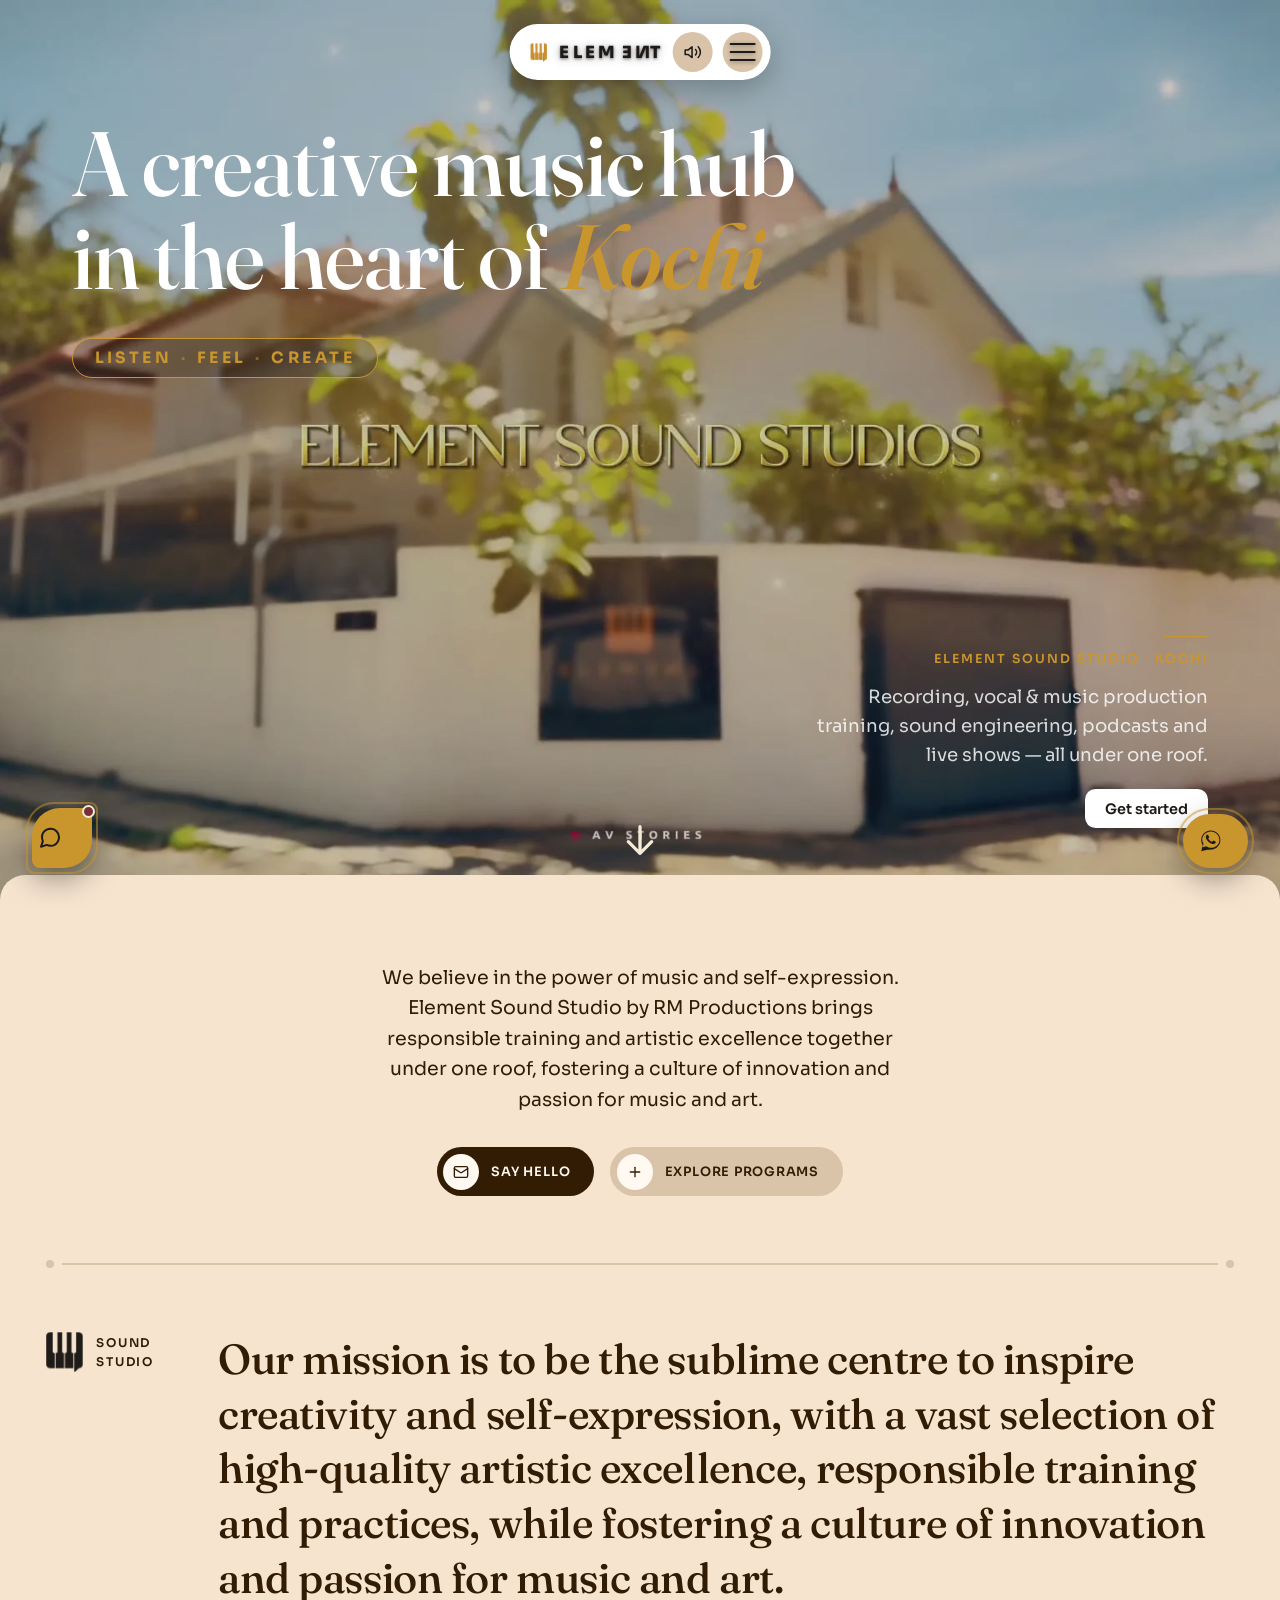
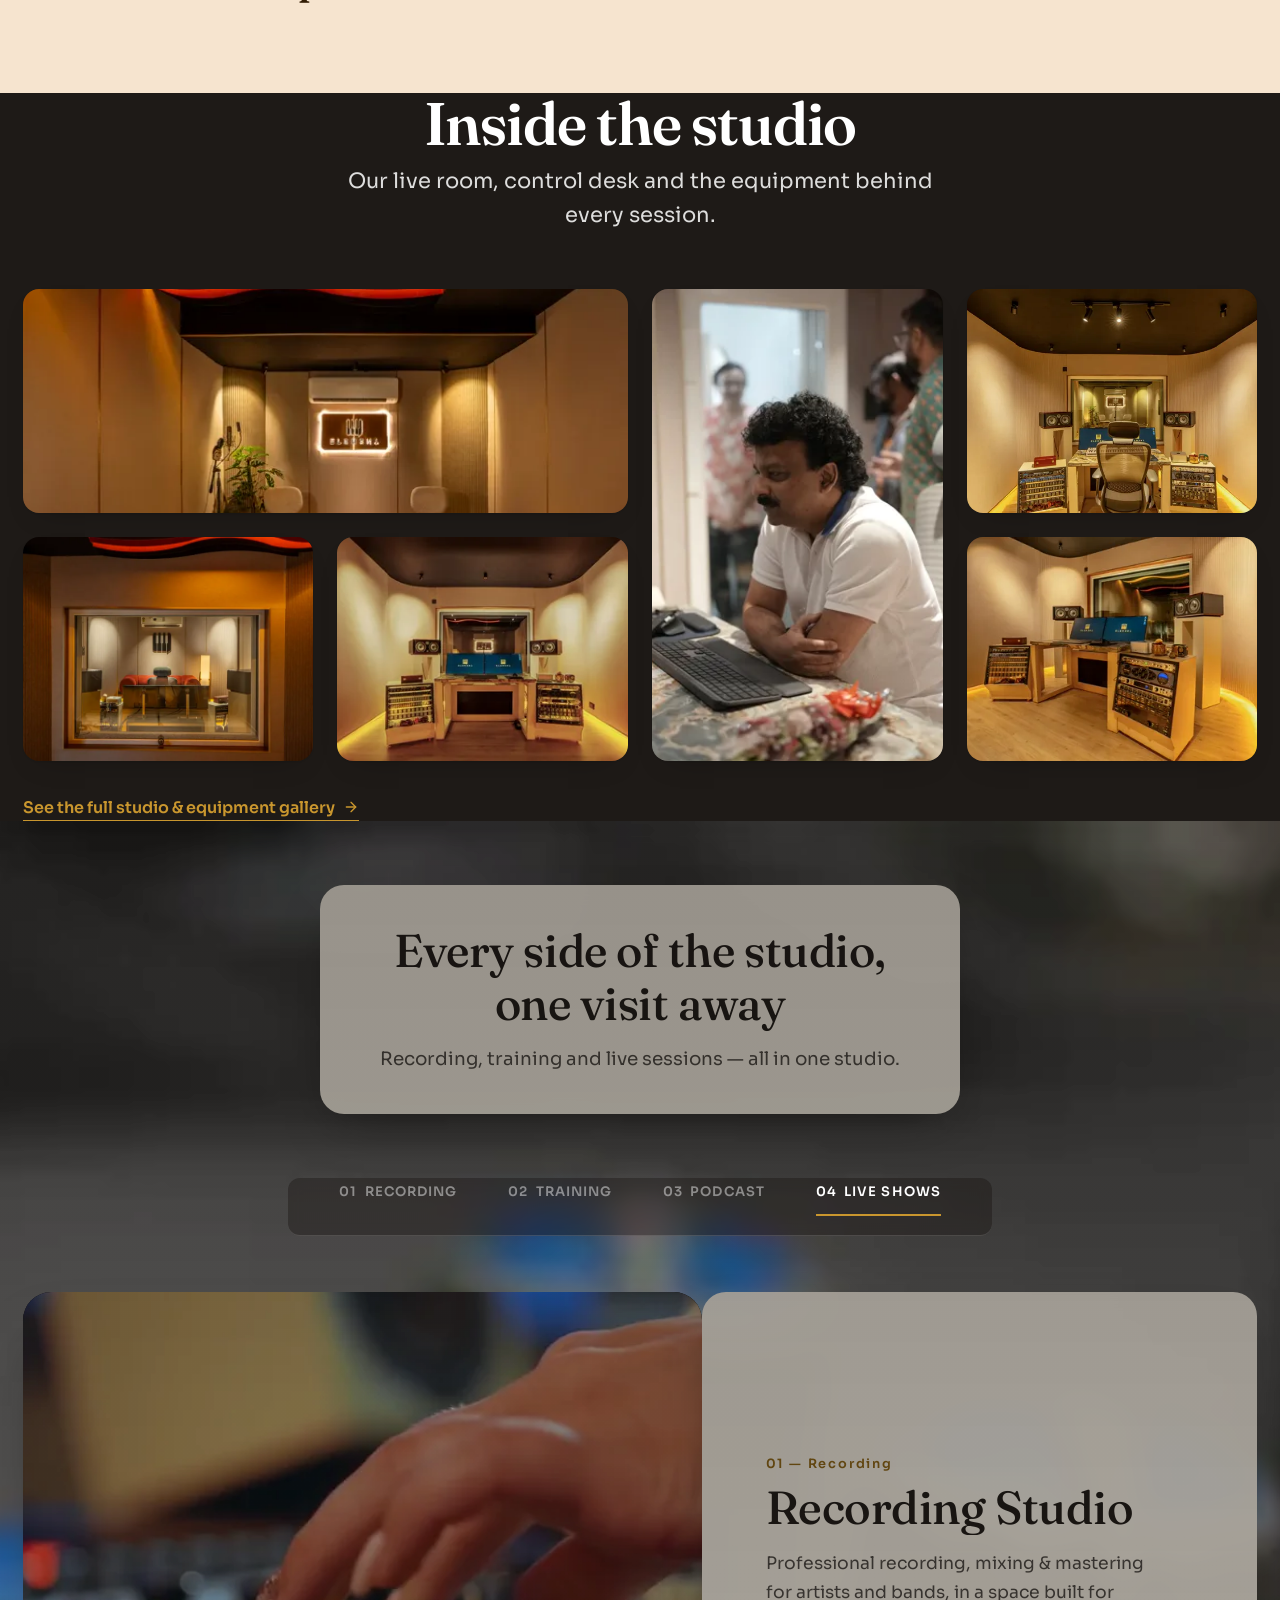
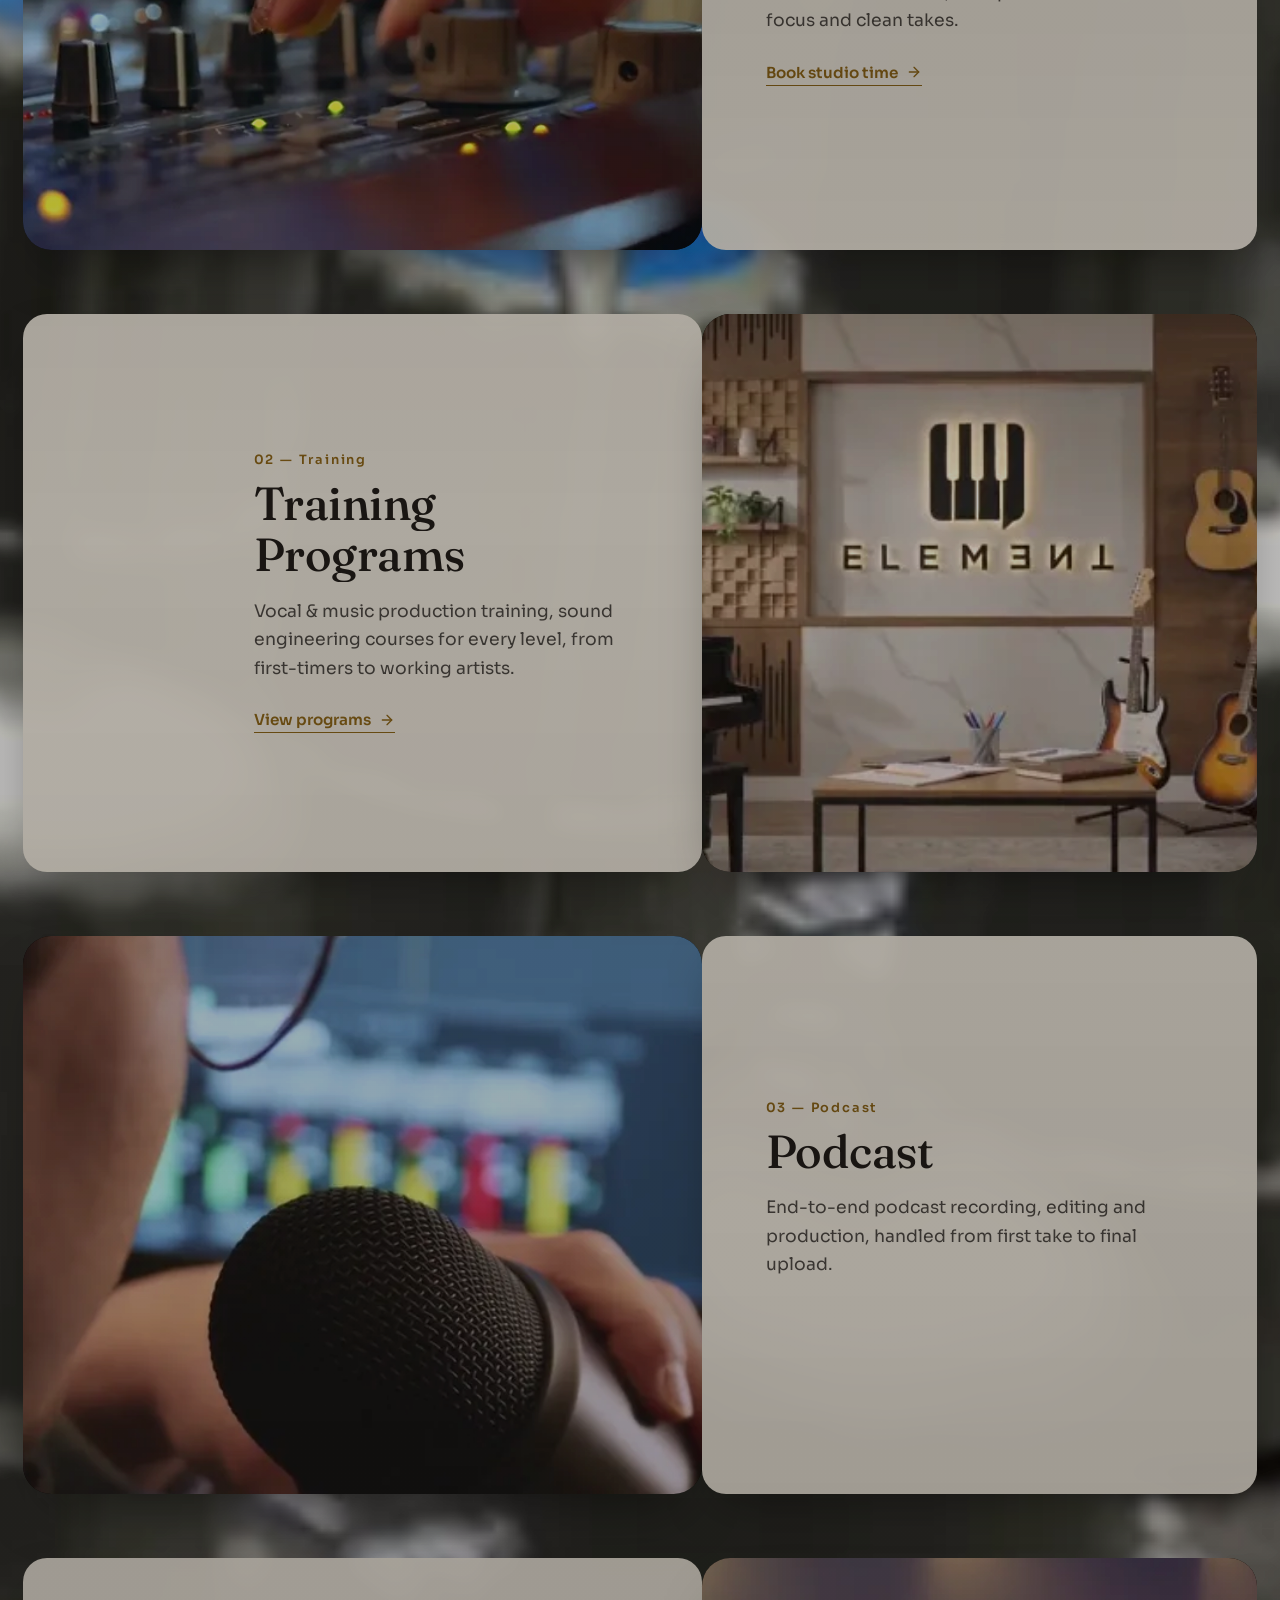
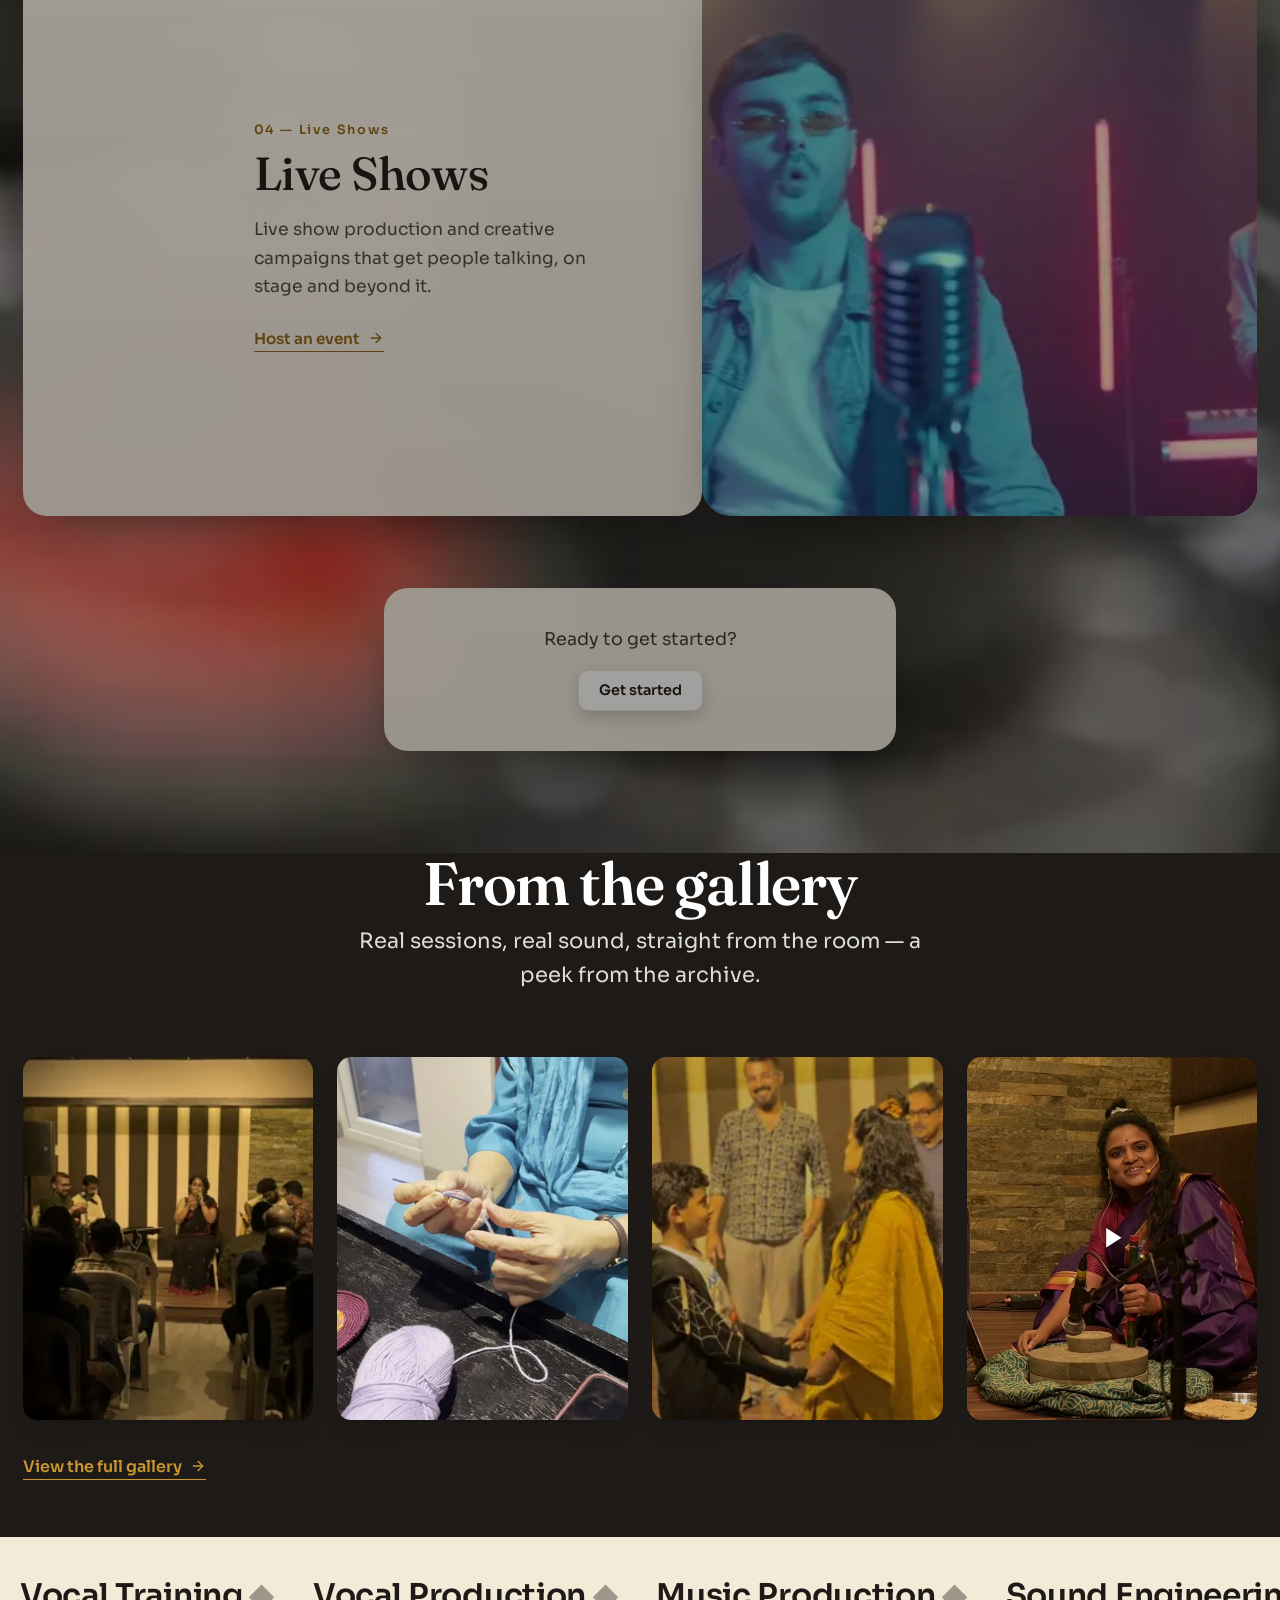
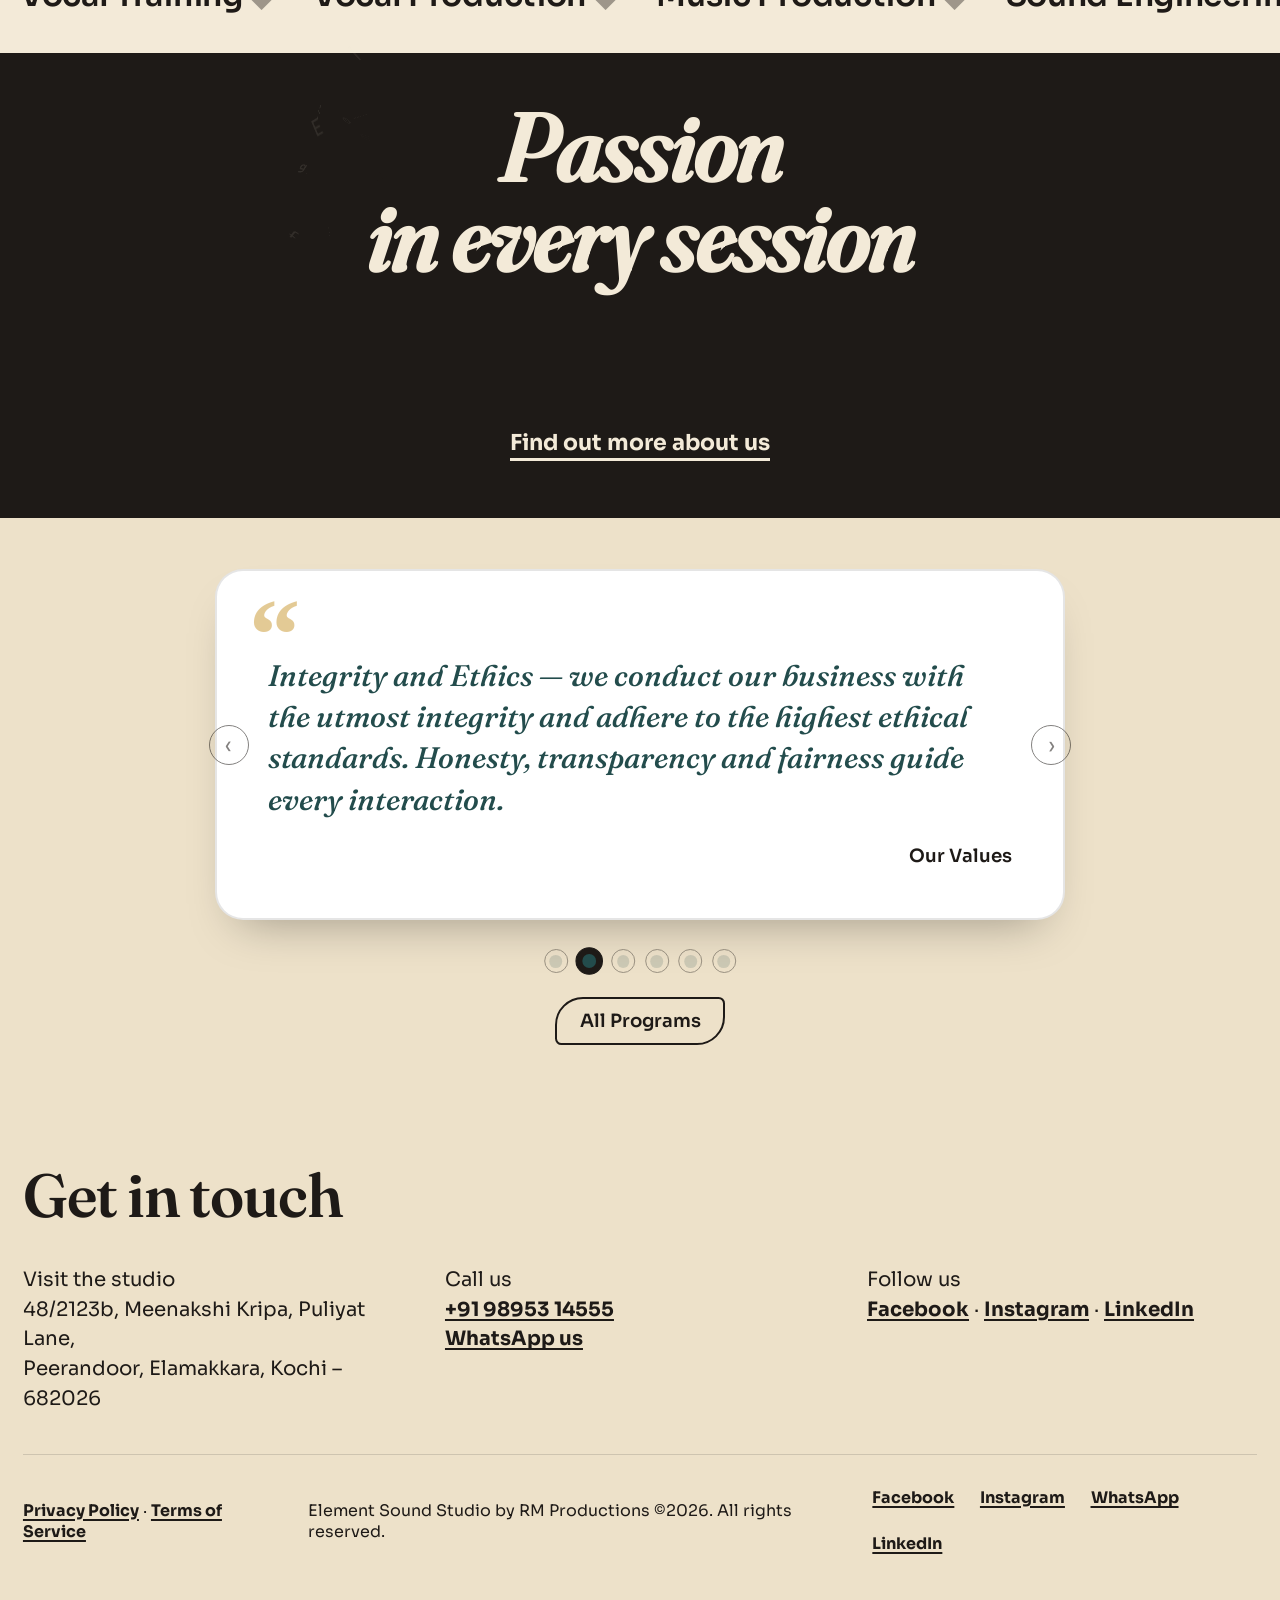
==== commit 3420179c: "Merge design updates from Jishnu's element-latest branch, add AI chatbot (Gemini) Pulls in: deep-lin" ====
--- a/index.html
+++ b/index.html
@@ -1,4 +1,4 @@
-<!DOCTYPE html>
+﻿<!DOCTYPE html>
 <html lang="en-GB">
 <head>
 <meta charset="UTF-8" />
@@ -13,23 +13,23 @@
 <meta property="og:locale" content="en_IN" />
 <meta property="og:title" content="Element Sound Studio — Recording Studio &amp; Music Production Studio in Kochi" />
 <meta property="og:description" content="A recording studio and music production studio in Kochi — professional audio recording, mixing &amp; mastering, vocal recording, sound engineering training and live music events at Element Culture." />
-<meta property="og:image" content="https://elementkochi.com/public/IMG-20260723-WA0008.webp" />
+<meta property="og:image" content="https://elementkochi.com/public/equipments/IMG-20260723-WA0008.webp" />
 <meta name="twitter:card" content="summary_large_image" />
 <meta name="twitter:title" content="Element Sound Studio — Recording &amp; Music Production Studio, Kochi" />
 <meta name="twitter:description" content="A recording studio and music production studio in Elamakkara, Kochi." />
-<meta name="twitter:image" content="https://elementkochi.com/public/IMG-20260723-WA0008.webp" />
+<meta name="twitter:image" content="https://elementkochi.com/public/equipments/IMG-20260723-WA0008.webp" />
 <meta name="geo.region" content="IN-KL" />
 <meta name="geo.placename" content="Kochi" />
 <meta name="theme-color" content="#1e1a17" />
-<link rel="icon" href="favicon.ico" sizes="any">
-<link rel="icon" type="image/png" sizes="32x32" href="public/icons/favicon-32.png">
-<link rel="icon" type="image/png" sizes="16x16" href="public/icons/favicon-16.png">
-<link rel="apple-touch-icon" href="public/icons/apple-touch-icon.png">
+<link rel="icon" href="favicon.ico?v=3" sizes="any">
+<link rel="icon" type="image/png" sizes="32x32" href="public/icons/favicon-32.png?v=3">
+<link rel="icon" type="image/png" sizes="16x16" href="public/icons/favicon-16.png?v=3">
+<link rel="apple-touch-icon" href="public/icons/apple-touch-icon.png?v=3">
 <link rel="manifest" href="site.webmanifest">
 <link rel="preload" href="public/fonts/sora.woff2" as="font" type="font/woff2" crossorigin>
 <link rel="preload" href="public/fonts/fraunces-normal.woff2" as="font" type="font/woff2" crossorigin>
-<link rel="preload" href="style.min.css?v=10" as="style" onload="this.onload=null;this.rel='stylesheet'">
-<noscript><link rel="stylesheet" href="style.min.css?v=10"></noscript>
+<link rel="preload" href="style.min.css?v=15" as="style" onload="this.onload=null;this.rel='stylesheet'">
+<noscript><link rel="stylesheet" href="style.min.css?v=15"></noscript>
 
 <!-- Structured data -->
 <script type="application/ld+json">
@@ -102,17 +102,26 @@
 }
 </script>
 
-<link rel="stylesheet" href="index-page.min.css?v=7">
+<link rel="stylesheet" href="index-page.min.css?v=14">
+<link rel="stylesheet" href="chatbot.css?v=1">
 </head>
 <body>
 
 <!-- Loader -->
 <div class="loader" id="loader">
   <div class="loader__mark">
-    <img class="loader__logo" src="public/icons/logo-icon-gold.png" width="56" height="50" alt="">
+    <img class="loader__logo" src="public/icons/logo-icon-white.png?v=3" width="56" height="61" alt="">
     <span class="loader__text wordmark">ELEM<span class="wordmark__flip">E</span><span class="wordmark__flip">N</span><span class="wordmark__flip--v">T</span></span>
   </div>
 </div>
+
+<audio id="introAudio" src="public/audio/logo-voiceover.mp3" preload="auto" playsinline autoplay></audio>
+<script>
+  /* Earliest possible play attempt — fires the instant this point in the
+     HTML is parsed, before the header/hero/video markup below it, so the
+     browser's play attempt lines up with the loading screen appearing. */
+  document.getElementById('introAudio').play().catch(function () {});
+</script>
 
 <main>
 
@@ -126,12 +135,18 @@
 
     <header class="site-header hero-navbar" id="siteHeader">
       <a href="/" class="brand-logo hero-navbar__brand" aria-label="Element Sound Studio home">
-        <img src="public/icons/logo-icon-gold.png" width="200" height="180" alt="">
+        <img src="public/icons/logo-icon-gold.png?v=2" width="200" height="180" alt="">
         <span class="wordmark">ELEM<span class="wordmark__flip">E</span><span class="wordmark__flip">N</span><span class="wordmark__flip--v">T</span></span>
       </a>
-      <button class="menu-toggle" id="menuToggle" aria-label="Open menu" aria-expanded="false">
-        <span></span><span></span><span></span>
-      </button>
+      <div class="hero-navbar__controls">
+        <button class="audio-toggle" id="audioToggle" type="button" aria-label="Mute intro audio" aria-pressed="false">
+          <svg class="audio-toggle__icon-on" viewBox="0 0 24 24" fill="none" stroke="currentColor" stroke-width="2" stroke-linecap="round" stroke-linejoin="round"><path d="M11 5 6 9H2v6h4l5 4V5Z"/><path d="M15.5 8.5a5 5 0 0 1 0 7"/><path d="M19 5a10 10 0 0 1 0 14"/></svg>
+          <svg class="audio-toggle__icon-off" viewBox="0 0 24 24" fill="none" stroke="currentColor" stroke-width="2" stroke-linecap="round" stroke-linejoin="round"><path d="M11 5 6 9H2v6h4l5 4V5Z"/><path d="m23 9-6 6"/><path d="m17 9 6 6"/></svg>
+        </button>
+        <button class="menu-toggle" id="menuToggle" aria-label="Open menu" aria-expanded="false">
+          <span></span><span></span><span></span>
+        </button>
+      </div>
     </header>
 
     <div class="hero-kinetic" id="heroKinetic">
@@ -140,6 +155,7 @@
           <span class="hk-line"><span class="hk-word"><span class="hk-word__inner">A</span></span> <span class="hk-word"><span class="hk-word__inner">creative</span></span> <span class="hk-word"><span class="hk-word__inner">music</span></span> <span class="hk-word"><span class="hk-word__inner">hub</span></span></span>
           <span class="hk-line"><span class="hk-word"><span class="hk-word__inner">in</span></span> <span class="hk-word"><span class="hk-word__inner">the</span></span> <span class="hk-word"><span class="hk-word__inner">heart</span></span> <span class="hk-word"><span class="hk-word__inner">of</span></span> <span class="hk-word hk-word--accent"><span class="hk-word__inner">Kochi</span></span></span>
         </h1>
+        <span class="hero-tagline" id="heroTagline">Listen<span class="hero-tagline__dot">&middot;</span>Feel<span class="hero-tagline__dot">&middot;</span>Create</span>
       </div>
       <div class="hero-kinetic__secondary" id="heroSecondary">
         <span class="hero-kinetic__rule" aria-hidden="true"></span>
@@ -178,7 +194,7 @@
 
       <div class="overlap-intro__footer">
         <div class="overlap-intro__mark">
-          <img src="public/icons/logo-icon-dark.png" width="200" height="180" alt="Element Sound Studio">
+          <img src="public/icons/logo-icon-dark.png?v=2" width="165" height="180" alt="Element Sound Studio">
           <span>Sound<br>Studio</span>
         </div>
         <p class="overlap-intro__statement">Our mission is to be the sublime centre to inspire creativity and self-expression, with a vast selection of high-quality artistic excellence, responsible training and practices, while fostering a culture of innovation and passion for music and art.</p>
@@ -186,9 +202,44 @@
     </div>
   </section>
 
+  <!-- Studio & equipment showcase: a real look at the room and the gear -->
+  <section class="projects-grid" style="padding-bottom:0;">
+    <div class="page-container">
+      <h2 class="band-heading" style="text-align:center;margin-bottom:.75rem;">Inside the studio</h2>
+      <p style="max-width:38rem;margin:0 auto clamp(2.5rem,5vw,3.5rem);text-align:center;font-size:clamp(1.1rem,1rem + .4vw,1.375rem);line-height:1.6;opacity:.85;">Our live room, control desk and the equipment behind every session.</p>
+
+      <a href="/gallery#insideStudio" class="studio-showcase" aria-label="View the full gallery of the studio and equipment">
+        <div class="studio-showcase__grid">
+          <div class="studio-showcase__item studio-showcase__item--a">
+            <img src="public/equipments/IMG-20260723-WA0008-thumb.webp" alt="Live room with a condenser microphone and the illuminated Element logo on the wall" loading="lazy">
+          </div>
+          <div class="studio-showcase__item studio-showcase__item--b">
+            <img src="public/equipments/IMG-20260723-WA0010-thumb.webp" alt="Team member at a workstation during a studio session" loading="lazy">
+          </div>
+          <div class="studio-showcase__item studio-showcase__item--c">
+            <img src="public/equipments/IMG-20260723-WA0009-thumb.webp" alt="Control room with studio monitors and outboard gear" loading="lazy">
+          </div>
+          <div class="studio-showcase__item studio-showcase__item--d">
+            <img src="public/equipments/IMG-20260723-WA0013-thumb.webp" alt="Live room booth with a red sofa and piano-key wall art" loading="lazy">
+          </div>
+          <div class="studio-showcase__item studio-showcase__item--e">
+            <img src="public/equipments/IMG-20260723-WA0011-thumb.webp" alt="Control desk with dual monitors and studio speakers facing the live room window" loading="lazy">
+          </div>
+          <div class="studio-showcase__item studio-showcase__item--f">
+            <img src="public/equipments/IMG-20260723-WA0012-thumb.webp" alt="Producer workstation with laptop, monitors and outboard processing gear" loading="lazy">
+          </div>
+        </div>
+        <span class="studio-showcase__cta">
+          See the full studio &amp; equipment gallery
+          <svg viewBox="0 0 24 24" fill="none" stroke="currentColor" stroke-width="2" stroke-linecap="round" stroke-linejoin="round"><path d="M5 12h14"/><path d="m12 5 7 7-7 7"/></svg>
+        </span>
+      </a>
+    </div>
+  </section>
+
   <!-- Services: cinematic scroll-driven studio showcase -->
   <section class="features-section">
-    <div class="features-section__bg" style="background-image:url('public/stock/production-console-1920.webp');"></div>
+    <div class="features-section__bg" style="background-image:url('public/stock/production-console-800.webp');"></div>
     <div class="features-section__scrim"></div>
     <div class="page-container">
 
@@ -309,71 +360,32 @@
     </div>
   </section>
 
-  <!-- Live shows / events: natural-ratio cards -->
+  <!-- Gallery teaser: a taste of the real studio, pointing through to the full gallery -->
   <section class="projects-grid" style="padding-top:0;">
     <div class="page-container">
-      <h2 class="band-heading" style="text-align:center;margin-bottom:.75rem;">Live at Element Culture</h2>
-      <p style="max-width:38rem;margin:0 auto clamp(4.5rem,8vw,6.5rem);text-align:center;font-size:clamp(1.1rem,1rem + .4vw,1.375rem);line-height:1.6;opacity:.85;">Our events arm hosts listening sessions, open mics, masterclasses and workshops for Kochi&rsquo;s music community &mdash; here&rsquo;s a look at what&rsquo;s happened on stage.</p>
-
-      <div class="live-grid" id="liveGrid">
-        <a class="live-card" href="public/poster/EF3A1ED9-0968-4508-AC8C-62C7E5776F64.webp">
-          <div class="live-card__media">
-            <img src="public/poster/EF3A1ED9-0968-4508-AC8C-62C7E5776F64.webp" width="900" height="1148" alt="Listen: an intimate concert featuring Tejashree Ingawale and Bhadra Rajin at Element Culture" loading="lazy">
-          </div>
-          <div class="live-card__caption">
-            <h3>Tejashree Ingawale &amp; Bhadra Rajin</h3>
-            <p>An intimate listening session blending voice and strings.</p>
-          </div>
+      <h2 class="band-heading" style="text-align:center;margin-bottom:.75rem;">From the gallery</h2>
+      <p style="max-width:38rem;margin:0 auto clamp(3rem,6vw,4rem);text-align:center;font-size:clamp(1.1rem,1rem + .4vw,1.375rem);line-height:1.6;opacity:.85;">Real sessions, real sound, straight from the room — a peek from the archive.</p>
+
+      <div class="gallery-teaser">
+        <div class="gallery-teaser__grid">
+          <a href="/gallery#liveMusic" class="gallery-teaser__item" aria-label="View the Live Music section of the gallery">
+            <img src="public/gallery/live-music/photo-02-thumb.webp" alt="A vocalist performing with a full band on stage at Element Culture" loading="lazy">
+          </a>
+          <a href="/gallery#crochetCircle" class="gallery-teaser__item" aria-label="View the Crochet Circle section of the gallery">
+            <img src="public/gallery/crochet/photo-03-thumb.webp" alt="A participant focused on a crochet craft activity at Element Culture" loading="lazy">
+          </a>
+          <a href="/gallery#worldMusicDay" class="gallery-teaser__item" aria-label="View the World Music Day section of the gallery">
+            <img src="public/gallery/world-music-day/photo-06-thumb.webp" alt="A warm greeting between a participant and the facilitator at the World Music Day workshop" loading="lazy">
+          </a>
+          <a href="/gallery#worldMusicDay" class="gallery-teaser__item gallery-teaser__item--video" aria-label="Watch World Music Day videos in the gallery">
+            <img src="public/gallery/world-music-day/wmd-6219-poster.webp" alt="Tejashree Ingawale singing with the tanpura at the World Music Day workshop" loading="lazy">
+            <span class="gallery-teaser__play"><svg viewBox="0 0 24 24" fill="currentColor"><path d="M8 5v14l11-7z"/></svg></span>
+          </a>
+        </div>
+        <a href="/gallery" class="gallery-teaser__cta">
+          View the full gallery
+          <svg viewBox="0 0 24 24" fill="none" stroke="currentColor" stroke-width="2" stroke-linecap="round" stroke-linejoin="round"><path d="M5 12h14"/><path d="m12 5 7 7-7 7"/></svg>
         </a>
-        <a class="live-card live-card--caption-top" href="public/poster/IMG_2916.webp">
-          <div class="live-card__caption">
-            <h3>Be in Your Element</h3>
-            <p>A World Music Day workshop led by Tejashree Ingawale.</p>
-          </div>
-          <div class="live-card__media">
-            <img src="public/poster/IMG_2916.webp" width="900" height="896" alt="Be in Your Element: a World Music Day workshop with Tejashree Ingawale" loading="lazy">
-          </div>
-        </a>
-        <a class="live-card" href="public/poster/IMG_2911.webp">
-          <div class="live-card__media">
-            <img src="public/poster/IMG_2911.webp" width="900" height="1126" alt="Listen: a concert featuring the Jupiter Strings quartet" loading="lazy">
-          </div>
-          <div class="live-card__caption">
-            <h3>Jupiter Strings</h3>
-            <p>A chamber quartet session, live and unplugged.</p>
-          </div>
-        </a>
-        <a class="live-card" href="public/poster/1f702618-6d98-40d3-8f14-9c155be0da4d.webp">
-          <div class="live-card__media">
-            <img src="public/poster/1f702618-6d98-40d3-8f14-9c155be0da4d.webp" width="900" height="1200" alt="Listen: Manu Manjith performing new songs at Element Culture" loading="lazy">
-          </div>
-          <div class="live-card__caption">
-            <h3>Manu Manjith</h3>
-            <p>New songs performed live, straight from the artist.</p>
-          </div>
-        </a>
-        <a class="live-card" href="public/poster/DBC6F6D3-0160-4FD6-A62F-770EEC9E8287.webp">
-          <div class="live-card__media">
-            <img src="public/poster/DBC6F6D3-0160-4FD6-A62F-770EEC9E8287.webp" width="900" height="1350" alt="Masterclass with musician and author Francis Manakkil" loading="lazy">
-          </div>
-          <div class="live-card__caption">
-            <h3>Francis Manakkil</h3>
-            <p>A masterclass with the musician and author.</p>
-          </div>
-        </a>
-        <a class="live-card" href="public/poster/CED9A60D-268D-42A4-A66B-20643A38387C.webp">
-          <div class="live-card__media">
-            <img src="public/poster/CED9A60D-268D-42A4-A66B-20643A38387C.webp" width="900" height="1200" alt="Open Mic night, open to all musicians, any genre and any instrument" loading="lazy">
-          </div>
-          <div class="live-card__caption">
-            <h3>Open Mic Night</h3>
-            <p>Open to all musicians &mdash; any genre, any instrument.</p>
-          </div>
-        </a>
-      </div>
-
-      <div style="text-align:center;margin-top:clamp(2rem,4vw,3rem);">
-        <a href="https://wa.me/919895314555?text=Hi!%20I%20would%20like%20to%20enquire%20about%20hosting%20an%20event%20at%20Element%20Culture." target="_blank" rel="noopener" class="btn-pill" style="color:var(--color-brand-gold);border-color:var(--color-brand-gold);"><span>Host an event with us</span></a>
       </div>
     </div>
   </section>
@@ -468,11 +480,8 @@
 
 <!-- Fullscreen menu overlay -->
 <div class="menu-overlay" id="menuOverlay">
-  <a href="/" class="menu-overlay__brand" aria-label="Element Sound Studio home">
-    <img src="public/icons/logo-icon-gold.png" width="200" height="180" alt="">
-    <span class="wordmark">ELEM<span class="wordmark__flip">E</span><span class="wordmark__flip">N</span><span class="wordmark__flip--v">T</span></span>
-  </a>
   <nav class="menu-overlay__list">
+    <a class="menu-overlay__item" href="/" data-color="#C97B4A" data-hover="#F3EAD8">Home</a>
     <a class="menu-overlay__item" href="/about" data-color="#234C4C" data-hover="#B9C79A">About</a>
     <a class="menu-overlay__item" href="/programs" data-color="#C9962E" data-hover="#F3EAD8">Programs</a>
     <a class="menu-overlay__item" href="/team" data-color="#7A2E3A" data-hover="#E8C4B8">Team</a>
@@ -481,21 +490,14 @@
   </nav>
 </div>
 
-<!-- Lightbox: popup viewer for the "Live at Element Culture" images -->
-<!-- FIX: Removed aria-hidden to prevent focus conflict warnings. visibility: hidden handles accessibility natively. -->
-<div class="lightbox" id="lightbox">
-  <button type="button" class="lightbox__close" id="lightboxClose" aria-label="Close image">&times;</button>
-  <div class="lightbox__stage">
-    <img src="" alt="" id="lightboxImg">
-  </div>
-</div>
-
 <a class="whatsapp-fab" href="https://wa.me/919895314555?text=Hi!%20I%20would%20like%20to%20know%20more%20about%20Element%20Sound%20Studio." target="_blank" rel="noopener" aria-label="Chat with Element Sound Studio on WhatsApp">
   <svg viewBox="0 0 32 32" fill="currentColor" aria-hidden="true"><path d="M16.004 3C9.376 3 4 8.373 4 15c0 2.386.703 4.605 1.912 6.463L4 29l7.716-1.878A11.9 11.9 0 0 0 16.004 27C22.63 27 28 21.627 28 15S22.63 3 16.004 3zm0 21.75c-1.94 0-3.745-.57-5.264-1.55l-.377-.24-4.583 1.116 1.145-4.47-.246-.39A9.7 9.7 0 0 1 5.25 15c0-5.938 4.816-10.75 10.754-10.75S26.75 9.062 26.75 15 21.94 24.75 16.004 24.75zm5.63-8.02c-.31-.155-1.828-.902-2.11-1.005-.283-.103-.489-.155-.694.155-.207.31-.797 1.005-.978 1.21-.18.207-.36.232-.668.078-.31-.155-1.306-.481-2.487-1.534-.919-.82-1.539-1.832-1.72-2.14-.18-.31-.02-.478.135-.633.14-.138.31-.36.464-.54.155-.18.207-.31.31-.516.103-.207.052-.387-.026-.542-.078-.155-.694-1.672-.951-2.29-.25-.6-.505-.52-.694-.53l-.592-.01c-.207 0-.542.078-.826.387-.283.31-1.08 1.056-1.08 2.574s1.106 2.988 1.26 3.194c.155.207 2.177 3.324 5.276 4.66.737.318 1.312.508 1.76.65.74.235 1.412.202 1.944.123.593-.089 1.828-.747 2.086-1.468.258-.72.258-1.337.18-1.468-.077-.13-.283-.207-.593-.362z"/></svg>
   <span class="whatsapp-fab__label">Chat on WhatsApp</span>
 </a>
 
 <script src="script.min.js?v=5"></script>
+<script src="intro-audio.js?v=3"></script>
+<script src="chatbot.js?v=2" defer></script>
 <script src="vendor/gsap/gsap.min.js" defer></script>
 <script src="vendor/gsap/ScrollTrigger.min.js" defer></script>
 <script src="fly-text.min.js?v=5" defer></script>
@@ -744,82 +746,6 @@
 })();
 </script>
 
-<!-- 3. Live at Element Culture: staggered scroll reveal -->
-<script>
-(function () {
-  var cards = document.querySelectorAll('.live-card');
-  if (!cards.length) return;
-
-  cards.forEach(function (c, i) { c.style.setProperty('--i', i % 6); });
-
-  if ('IntersectionObserver' in window) {
-    var observer = new IntersectionObserver(function (entries) {
-      entries.forEach(function (entry) {
-        if (entry.isIntersecting) {
-          entry.target.classList.add('is-visible');
-          observer.unobserve(entry.target);
-        }
-      });
-    }, { threshold: 0.15 });
-    cards.forEach(function (c) { observer.observe(c); });
-  } else {
-    cards.forEach(function (c) { c.classList.add('is-visible'); });
-  }
-})();
-</script>
-
-<!-- 3b. Live at Element Culture: click an image to open it in a popup -->
-<!-- FIX: Removed aria-hidden toggling. visibility: hidden natively handles screen readers. Added slight delay to focus() to prevent race condition warnings. -->
-<script>
-(function () {
-  var lightbox = document.getElementById('lightbox');
-  var img = document.getElementById('lightboxImg');
-  var closeBtn = document.getElementById('lightboxClose');
-  var cards = document.querySelectorAll('.live-card');
-  if (!lightbox || !img || !closeBtn || !cards.length) return;
-
-  function open(src, alt) {
-    img.src = src;
-    img.alt = alt || '';
-    lightbox.classList.add('is-open');
-    document.body.classList.add('lightbox-open');
-    
-    // Slight delay ensures the element is fully visible and rendered before focusing
-    setTimeout(function() {
-      closeBtn.focus();
-    }, 50);
-  }
-
-  function close() {
-    lightbox.classList.remove('is-open');
-    document.body.classList.remove('lightbox-open');
-    
-    // Clear image source after transition to prevent flash on next open
-    setTimeout(function() {
-      if (!lightbox.classList.contains('is-open')) {
-        img.src = '';
-      }
-    }, 350);
-  }
-
-  cards.forEach(function (card) {
-    card.addEventListener('click', function (e) {
-      e.preventDefault();
-      var full = card.getAttribute('href');
-      var thumb = card.querySelector('img');
-      open(full, thumb ? thumb.alt : '');
-    });
-  });
-
-  closeBtn.addEventListener('click', close);
-  lightbox.addEventListener('click', function (e) {
-    if (e.target === lightbox) close();
-  });
-  document.addEventListener('keydown', function (e) {
-    if (e.key === 'Escape' && lightbox.classList.contains('is-open')) close();
-  });
-})();
-</script>
 
 <!-- 4. Testimonials: 2s autoplay + prev/next + dots + swipe -->
 <script>
--- a/style.min.css
+++ b/style.min.css
@@ -1 +1 @@
-@keyframes loader-glow-orbit{0%,to{transform:translate(-50%,-50%) translate(5.5rem,0) scale(1);opacity:.8}25%{transform:translate(-50%,-50%) translate(0,-1.9rem) scale(.5);opacity:.3}50%{transform:translate(-50%,-50%) translate(-5.5rem,0) scale(1);opacity:.8}75%{transform:translate(-50%,-50%) translate(0,1.9rem) scale(1.35);opacity:1}}@keyframes loader-logo-pop{0%{opacity:0;transform:scale(.7) translateY(6px)}60%{opacity:1;transform:scale(1.08) translateY(0)}to{opacity:1;transform:scale(1) translateY(0)}}@keyframes loader-pop{0%{opacity:0;transform:scale(.85)}55%{opacity:1;transform:scale(1.04)}to{opacity:1;transform:scale(1)}}@keyframes scroll-bounce{0%,to{transform:translateY(0)}50%{transform:translateY(10px)}}@keyframes wave-scroll{0%{transform:translateX(0)}to{transform:translateX(-66.666%)}}@keyframes letter-jump{0%,to{transform:translateY(0) scale(1)}50%{transform:translateY(-20px) scale(1.1)}}@keyframes marquee{0%{transform:translateX(0)}to{transform:translateX(-50%)}}@keyframes fade-scale-in{0%{opacity:0;transform:scale(.96)}to{opacity:1;transform:scale(1)}}@keyframes whatsapp-pulse{0%{transform:scale(.92);opacity:.55}to{transform:scale(1.35);opacity:0}}@font-face{font-family:"Fraunces";font-style:italic;font-weight:500;font-display:swap;src:url(public/fonts/fraunces-italic.woff2)format("woff2")}@font-face{font-family:"Fraunces";font-style:normal;font-weight:300;font-display:swap;src:url(public/fonts/fraunces-normal.woff2)format("woff2")}@font-face{font-family:"Fraunces";font-style:normal;font-weight:500;font-display:swap;src:url(public/fonts/fraunces-normal.woff2)format("woff2")}@font-face{font-family:"Fraunces";font-style:normal;font-weight:600;font-display:swap;src:url(public/fonts/fraunces-normal.woff2)format("woff2")}@font-face{font-family:"Fraunces";font-style:normal;font-weight:700;font-display:swap;src:url(public/fonts/fraunces-normal.woff2)format("woff2")}@font-face{font-family:"Sora";font-style:normal;font-weight:400;font-display:swap;src:url(public/fonts/sora.woff2)format("woff2")}@font-face{font-family:"Sora";font-style:normal;font-weight:500;font-display:swap;src:url(public/fonts/sora.woff2)format("woff2")}@font-face{font-family:"Sora";font-style:normal;font-weight:600;font-display:swap;src:url(public/fonts/sora.woff2)format("woff2")}@font-face{font-family:"Sora";font-style:normal;font-weight:700;font-display:swap;src:url(public/fonts/sora.woff2)format("woff2")}@font-face{font-family:"Sora";font-style:normal;font-weight:800;font-display:swap;src:url(public/fonts/sora.woff2)format("woff2")}:root{--color-brand-gold:#C9962E;--color-brand-gold-text:#8C6416;--color-brand-teal:#234C4C;--color-brand-cream:#F3EAD8;--color-brand-sage:#6E7B4F;--color-brand-wine:#7A2E3A;--color-brand-parchment:#EDE1C9;--color-brand-moss:#B9C79A;--color-brand-rust:#B85C38;--color-brand-blush:#E8C4B8;--color-brand-copper:#C97B4A;--color-brand-maroon:#8B2E2E;--color-brand-charcoal:#1E1A17;--color-brand-white:#FFFFFF;--color-brand-black:#1E1A17;--color-brand-ivory:#FFF9F2;--color-brand-tan:#D9C4AA;--color-brand-tan-dark:#CEBA9E;--overlap-cream:#F6E4CF;--overlap-ink:#321C04;--base-bg:var(--color-brand-charcoal);--base-fg:var(--color-brand-white);--accent-fg:243 234 216;--accent-bg:201 150 46;--footer-bg:237 225 201;--container-max:90rem;--gutter:clamp(1.5rem, .36rem + 1.79vw, 2.5rem);--block-gap:clamp(3rem, .71rem + 3.57vw, 5rem);--page-pad:clamp(1rem, -.71rem + 2.68vw, 2.5rem);--font-display:'Fraunces', Georgia, 'Times New Roman', serif;--font-body:'Sora', 'Helvetica Neue', Arial, sans-serif;color-scheme:dark}*{box-sizing:border-box}body,html{overflow-x:hidden}html{scroll-behavior:smooth}body{background:var(--base-bg);color:var(--base-fg);font-family:var(--font-body);font-weight:400;-webkit-font-smoothing:antialiased;-moz-osx-font-smoothing:grayscale}img,video{max-width:100%;display:block}a,button{color:inherit}a{text-decoration:none}button{font-family:inherit;background:0 0;border:0;cursor:pointer}body,p{margin:0}::selection{background:rgb(var(--accent-bg));color:rgb(var(--accent-fg))}.page-container{width:100%;max-width:calc(var(--container-max) + 2*var(--page-pad));margin:0 auto;padding-left:var(--page-pad);padding-right:var(--page-pad)}.gap-y-blocks{display:grid;row-gap:var(--block-gap)}.display-1,h1,h2,h3,h4{font-family:var(--font-display);font-weight:600}h1,h2,h3,h4{margin:0;letter-spacing:-.01em;line-height:1}.display-1{font-size:clamp(2.875rem,1.5rem + 5.5vw,11.25rem);line-height:.95;font-style:italic}.display-2,.display-3{font-family:var(--font-display);font-size:clamp(2.25rem,1.4rem + 3.4vw,5.625rem);line-height:.98;font-weight:500}.display-3{font-size:clamp(1.75rem,1.3rem + 1.8vw,3rem);line-height:1.02}.eyebrow.pill{display:inline-block;border:2px solid currentColor;border-radius:9999px;font-weight:600;font-size:clamp(1rem,.8rem + .5vw,1.5rem);padding:clamp(.25rem,.1rem + .5vw,.75rem) clamp(1rem,.7rem + .5vw,1.5rem)}.text-link{text-decoration:underline;text-decoration-thickness:3px;text-underline-offset:4px;transition:color .2s,opacity .2s}.faq-item summary:hover,.text-link:hover{opacity:.7}.btn-pill{display:inline-flex;align-items:center;justify-content:center;border:2px solid currentColor;border-radius:1.75rem .4rem 1.75rem .4rem;font-weight:600;font-size:clamp(1rem,.9rem + .3vw,1.25rem);padding:clamp(.5rem,.4rem + .3vw,.65rem) clamp(1.25rem,1rem + .5vw,1.5rem);cursor:pointer;transition:transform .25s ease,background-color .25s ease,color .25s ease}.btn-pill:hover{transform:scale(1.05);background:currentColor;border-radius:.4rem 1.75rem .4rem 1.75rem}.btn-pill:hover span{color:var(--btn-hover-fg, var(--base-bg))}.btn-pill span{transition:color .25s ease;display:inline-flex;align-items:center;gap:.5rem}.loader,.loader__mark{display:flex;align-items:center}.loader{position:fixed;inset:0;z-index:100;justify-content:center;background:var(--base-bg);transition:opacity .5s ease,visibility .5s ease}.loader.is-hidden{opacity:0;visibility:hidden;pointer-events:none}.loader__mark{position:relative;flex-direction:column;gap:clamp(.65rem,.4rem + 1vw,1.15rem)}.loader__mark::before{content:"";position:absolute;left:50%;top:50%;width:clamp(2rem,4.5vw,3.25rem);height:clamp(2rem,4.5vw,3.25rem);border-radius:50%;background:radial-gradient(circle,rgba(250,213,145,.95)0,rgba(201,150,46,.55) 45%,transparent 75%);filter:blur(3px);opacity:0;animation:loader-glow-orbit 2s cubic-bezier(.45,0,.55,1) .2s infinite;pointer-events:none}.loader__logo{width:clamp(2.75rem,1.5rem + 5vw,4.5rem);height:auto;display:block;opacity:0;transform:scale(.7) translateY(6px);animation:loader-logo-pop .8s cubic-bezier(.2,.8,.2,1) forwards}.loader__text{font-family:var(--font-display);font-style:italic;font-size:clamp(2rem,8vw,4rem);font-weight:600;letter-spacing:-.01em;color:var(--base-fg);opacity:0;transform:scale(.85);animation:loader-pop 1.1s cubic-bezier(.2,.8,.2,1) .22s forwards}.wordmark{font-family:"Sora",sans-serif;font-style:normal;font-weight:800;text-transform:uppercase;letter-spacing:.04em}.wordmark__flip{display:inline-block;transform:scaleX(-1)}.wordmark__flip--v{display:inline-block;transform:scaleY(-1)}.loader__text.wordmark{color:var(--color-brand-gold)}@media (prefers-reduced-motion:reduce){.loader__logo,.loader__text{animation:none!important;opacity:1!important;transform:none!important}.loader__mark::before{animation:none!important;opacity:.3!important;transform:translate(-50%,-50%) scale(.9)!important}}.brand-logo,.site-header{display:flex;align-items:center}.site-header{position:fixed;top:0;left:0;right:0;z-index:50;justify-content:space-between;padding:clamp(1rem,.8rem + .8vw,2.125rem) clamp(1.25rem,1rem + 1vw,2.4rem);pointer-events:none;color:rgb(var(--accent-fg));text-shadow:0 1px 3px rgba(0,0,0,.5),0 1px 10px rgba(0,0,0,.3);mix-blend-mode:normal;opacity:0;transition:opacity .6s ease .3s,color .3s ease}.hero-navbar.is-visible,.scroll-prompt.is-visible,.site-header.is-visible,.testimonial-dots button.is-active::before{opacity:1}body.dark-header .site-header{color:var(--base-fg)}.brand-logo{pointer-events:auto;font-size:clamp(1.25rem,1rem + 1vw,1.6rem);font-weight:700;letter-spacing:-.02em;gap:.5rem}.brand-logo__dot,.menu-toggle span{width:.5em;height:.5em;border-radius:50%;background:currentColor}.brand-logo img{height:1.5em;width:auto;display:block}.menu-toggle{pointer-events:auto;position:relative;width:clamp(2.5rem,2rem + 1.5vw,3rem);height:clamp(2.5rem,2rem + 1.5vw,3rem);display:flex;flex-direction:column;align-items:center;justify-content:center;gap:6px}.menu-toggle span{display:block;width:26px;height:2px;border-radius:2px;filter:drop-shadow(0 1px 2px rgba(0,0,0,.45));transition:transform .35s cubic-bezier(.68,-.4,.27,1.4),opacity .25s ease}.menu-toggle.is-open span:nth-child(1){transform:translateY(8px) rotate(45deg)}.menu-toggle.is-open span:nth-child(2){opacity:0}.menu-toggle.is-open span:nth-child(3){transform:translateY(-8px) rotate(-45deg)}.hero{position:relative;height:100dvh;overflow:hidden;background:var(--base-bg)}.hero__video{position:absolute;inset:0;width:100%;height:100%;object-fit:cover;z-index:1}.hero__overlay{position:absolute;inset:0;z-index:2;background:rgba(0,0,0,.2);pointer-events:none}.hero__video-fallback{position:absolute;inset:0;background:radial-gradient(circle at 50% 30%,#4d3fff 0,#1e1e23 70%)}.scroll-prompt{position:absolute;bottom:clamp(1.25rem,4vw,2.5rem);left:50%;transform:translateX(-50%);z-index:6;width:2.5rem;height:2.5rem;color:rgb(var(--accent-fg));opacity:0;transition:opacity .4s ease .2s}.scroll-prompt svg,.wave-divider svg{width:100%;height:100%;animation:scroll-bounce 1.6s ease-in-out infinite;will-change:transform}.hero-navbar,.hero-navbar__brand{display:flex;align-items:center;gap:.5rem}.hero-navbar{position:absolute;top:clamp(1rem,2vw,1.5rem);left:50%;transform:translateX(-50%);z-index:50;background:var(--color-brand-white);color:var(--color-brand-black);border-radius:9999px;padding:.5rem .5rem .5rem 1.1rem;box-shadow:0 10px 30px rgba(0,0,0,.25);opacity:0;transition:opacity .6s ease .3s}.hero-navbar__brand{font-weight:700;font-size:1.05rem;letter-spacing:-.02em;white-space:nowrap}.hero-navbar__brand img{height:1.35rem;width:auto;display:block}.dot-divider::after,.dot-divider::before,.hero-navbar .menu-toggle{width:2.5rem;height:2.5rem;background:var(--color-brand-tan);border-radius:50%}.hero-navbar .menu-toggle span{background:var(--color-brand-black)}.hero__content{position:absolute;inset:0;z-index:4;display:flex;flex-direction:column;align-items:center;justify-content:flex-end;text-align:center;padding:clamp(1.5rem,4vw,2.5rem) clamp(1.25rem,4vw,2.5rem) clamp(3rem,6vw,4rem)}.hero__heading{font-family:var(--font-display);color:#fff;font-weight:500;font-size:clamp(2.5rem,1.6rem + 6vw,6rem);line-height:1.05;letter-spacing:-.02em}.hero__heading em{font-style:italic;font-weight:500}.hero__subtitle{margin-top:clamp(.75rem,2vw,1.25rem);max-width:30rem;color:rgba(255,255,255,.82);font-size:clamp(.95rem,.9rem + .3vw,1.1rem);font-weight:500;line-height:1.5}.hero__cta-bar{margin-top:clamp(1.25rem,3vw,2rem);display:flex;align-items:center;gap:1rem;background:rgba(0,0,0,.25);backdrop-filter:blur(10px);-webkit-backdrop-filter:blur(10px);border-radius:.9rem;padding:.35rem .35rem .35rem 1.25rem;max-width:calc(100vw - 2.5rem)}.hero__cta-bar span{color:#fff;font-size:.9rem;font-weight:500}.btn-solid{flex:0 0 auto;display:inline-block;background:#fff;color:var(--color-brand-black);font-size:.9rem;font-weight:600;padding:.65rem 1.25rem;border-radius:.65rem;white-space:nowrap;transition:background-color .2s ease}.btn-solid:hover{background:rgba(255,255,255,.9)}@media (max-width:560px){.hero__cta-bar span.is-long{display:none}}@media (min-width:561px){.hero__cta-bar span.is-short{display:none}}.wave-divider{position:relative;width:100%;overflow:hidden;line-height:0;z-index:2;margin-bottom:-1px}.wave-divider svg{width:300%;max-width:none;height:auto;fill:var(--base-bg);animation:wave-scroll 30s linear infinite}.overlap-intro{position:relative;z-index:3;background:var(--overlap-cream);color:var(--overlap-ink);border-radius:25px 25px 0 0;margin-top:-25px;padding:clamp(3.25rem,1.5rem + 5vw,8rem) var(--page-pad)}.overlap-intro__lede{max-width:34rem;margin:0 auto;text-align:center;font-size:clamp(1rem,.95rem + .3vw,1.2rem);line-height:1.6}.overlap-intro__actions{display:flex;flex-wrap:wrap;justify-content:center;gap:1rem;margin:clamp(1.5rem,3vw,2rem) auto 0}.overlap-intro__mark span,.pill-btn{font-weight:600;text-transform:uppercase}.pill-btn{display:inline-flex;align-items:center;gap:.75rem;border-radius:9999px;padding:.4rem 1.5rem .4rem .4rem;font-size:.8rem;letter-spacing:.06em;transition:background-color .2s ease}.pill-btn__icon{flex:0 0 auto;width:2.25rem;height:2.25rem;border-radius:50%;background:var(--color-brand-ivory);color:var(--overlap-ink);display:flex;align-items:center;justify-content:center}.pill-btn__icon svg{width:1rem;height:1rem}.pill-btn--dark{background:var(--overlap-ink);color:var(--color-brand-ivory)}.pill-btn--dark:hover{background:#1f1003}.pill-btn--muted{background:var(--color-brand-tan);color:var(--overlap-ink)}.pill-btn--muted:hover{background:var(--color-brand-tan-dark)}.pill-btn--muted .pill-btn__icon{background:var(--color-brand-ivory)}.dot-divider{display:flex;align-items:center;gap:.5rem;margin:clamp(2.5rem,5vw,4rem)0}.dot-divider::after,.dot-divider::before{content:"";width:.5rem;height:.5rem;flex:0 0 auto}.dot-divider__line{flex:1 1 auto;height:2px;background:var(--color-brand-tan)}.overlap-intro__footer{max-width:var(--container-max);margin:0 auto;display:flex;flex-direction:column;gap:2rem}@media (min-width:768px){.overlap-intro__footer{flex-direction:row;align-items:flex-start;gap:4rem}}.overlap-intro__mark{display:flex;align-items:center;gap:.85rem;flex:0 0 auto}.overlap-intro__mark img{height:2.5rem;width:auto}.overlap-intro__mark span{font-size:.75rem;letter-spacing:.15em;line-height:1.6}.overlap-intro__statement{font-family:var(--font-display);font-weight:400;font-size:clamp(1.5rem,1.1rem + 2.4vw,2.625rem);line-height:1.3;letter-spacing:-.01em}.features-section{position:relative;z-index:3;overflow:hidden;color:#fff;padding:clamp(3rem,5vw,6rem)0 clamp(4rem,8vw,8rem)}.features-section__bg{position:absolute;inset:0;z-index:0;background-size:cover;background-position:center;pointer-events:none}.features-section__scrim{position:absolute;inset:0;z-index:1;background:rgba(10,8,6,.74);pointer-events:none}.features-section__grid{position:relative;z-index:2;display:grid;gap:clamp(2.5rem,5vw,4rem)}@media (min-width:1024px){.features-section__grid{grid-template-columns:380px 1fr;gap:clamp(3rem,6vw,6rem);align-items:start}}.features-section__heading{font-family:var(--font-display);font-weight:500;font-size:clamp(1.75rem,1.3rem + 2.6vw,2.875rem);line-height:1.15;color:#fff}.features-nav{display:flex;gap:.6rem;margin-top:1.5rem;overflow-x:auto;scrollbar-width:none;-webkit-overflow-scrolling:touch;padding-bottom:.25rem}.features-nav::-webkit-scrollbar{display:none}.features-nav__btn{flex:0 0 auto;white-space:nowrap;text-align:left;padding:.7rem 1.1rem;border-radius:.75rem;background:rgba(0,0,0,.25);color:rgba(255,255,255,.55);font-weight:600;font-size:.9rem;transition:background-color .25s ease,color .25s ease}.features-nav__btn.is-active{background:rgba(0,0,0,.4);color:#fff}@media (min-width:1024px){.features-section__intro{position:sticky;top:0;min-height:100vh;display:flex;flex-direction:column;justify-content:center;padding:4rem 0}.features-nav{flex-direction:column;overflow:visible;margin-top:2.5rem}.features-nav__btn{white-space:normal;padding:.85rem 1.1rem;font-size:.95rem}}.features-section__cta{display:flex;align-items:center;gap:1rem;flex-wrap:wrap;margin-top:1.75rem}.features-section__cta span{color:rgba(255,255,255,.7);font-size:.85rem;max-width:16rem;line-height:1.5}@media (min-width:1024px){.features-section__cta{margin-top:2.5rem}.features-section__cta span{font-size:.9rem}}.features-section__cards{display:grid;gap:clamp(1.5rem,3vw,2.5rem)}@media (max-width:1023px){.features-section__cards{display:flex;gap:1rem;overflow-x:auto;scroll-snap-type:x mandatory;-webkit-overflow-scrolling:touch;scrollbar-width:none;margin:0 calc(-1*var(--page-pad));padding:.25rem var(--page-pad) 1rem}.features-section__cards::-webkit-scrollbar{display:none}.feature-card{scroll-snap-align:center;flex:0 0 85%;max-width:24rem}}.feature-card{background:rgba(0,0,0,.22);backdrop-filter:blur(6px);-webkit-backdrop-filter:blur(6px);border:1px solid rgba(255,255,255,.08);border-radius:1.5rem;padding:clamp(1.5rem,3vw,2.5rem);opacity:0;transform:translateX(40px);transition:opacity .6s ease-out,transform .6s ease-out}.feature-card.is-visible{opacity:1;transform:translateX(0)}.feature-card__icon{display:flex;align-items:center;justify-content:center;width:2.75rem;height:2.75rem;border-radius:50%;background:rgba(255,255,255,.12);color:#fff;margin-bottom:1.1rem}.feature-card__icon svg{width:1.3rem;height:1.3rem}.feature-card__title{font-size:clamp(1.25rem,1rem + 1vw,1.5rem);font-weight:600;margin-bottom:1.25rem}.feature-card__title a{color:#fff}.feature-card__media{position:relative;aspect-ratio:16/9;border-radius:1rem;overflow:hidden;background:rgba(0,0,0,.3);margin-bottom:1.25rem}.feature-card__media img,.feature-card__media video,.project-card__img-wrap.is-photo img{width:100%;height:100%;object-fit:cover}.feature-card__desc{color:rgba(255,255,255,.65);font-size:clamp(.9rem,.85rem + .3vw,1.05rem);line-height:1.6}.intro-section{position:relative;z-index:3;background:var(--base-bg);color:rgb(var(--accent-fg));text-align:center;padding-top:clamp(2rem,4vw,4rem);padding-bottom:var(--block-gap)}.intro-heading{margin:0 0 clamp(1rem,2vw,2rem)}.intro-heading .letter{display:inline-block;opacity:0;transform:translateY(.4em);transition:opacity .5s ease,transform .5s cubic-bezier(.2,.8,.2,1);cursor:pointer;user-select:none}.intro-heading.in-view .letter{opacity:1;transform:translateY(0)}.intro-heading .letter.jump{animation:letter-jump .5s cubic-bezier(.68,-.55,.265,1.55)}.intro-heading .line2{display:block}.intro-section p{max-width:42rem;margin:0 auto;font-size:clamp(1rem,.9rem + .5vw,1.25rem);line-height:1.6;opacity:.92}.intro-link{display:inline-block;margin-top:1.5rem}.intro-link a{font-weight:700;font-size:clamp(1.125rem,1rem + .5vw,1.375rem);border-bottom:3px solid currentColor;padding-bottom:2px;display:inline-flex}.intro-link .char{display:inline-block;transition:transform .3s cubic-bezier(.2,.8,.2,1);transition-delay:calc(var(--i)*18ms)}.intro-link a:hover .char{transform:translateY(-6px)}.projects-grid{position:relative;z-index:3;background:var(--base-bg);padding-bottom:var(--block-gap)}.cards,.projects-grid .cards{display:grid;grid-template-columns:1fr;gap:var(--gutter)}@media (min-width:640px){.cards,.projects-grid .cards{grid-template-columns:1fr 1fr}}.cards--3{grid-template-columns:1fr}@media (min-width:640px){.cards--3{grid-template-columns:repeat(3,1fr)}}.project-card{position:relative;display:block;aspect-ratio:3/2;border-radius:2rem .5rem 2rem .5rem;overflow:hidden;background:var(--card-color, #ffcd00);color:var(--color-brand-black)}@media (min-width:1024px){.project-card{aspect-ratio:4/3}}.project-card__img-wrap{position:absolute;inset:0;display:flex;align-items:center;justify-content:center;padding:8%}.project-card__img-wrap img{width:auto;height:100%;object-fit:contain;transition:transform .5s cubic-bezier(.2,.8,.2,1)}.project-card:hover .project-card__img-wrap img{transform:scale(1.06) translateY(-4%)}.project-card__img-wrap.is-photo{padding:0}.project-card:hover .project-card__img-wrap.is-photo img{transform:scale(1.08)}.project-card__img-wrap.is-photo::after{content:"";position:absolute;inset:0;background:linear-gradient(to top,rgba(0,0,0,.45)0,transparent 55%);pointer-events:none}.project-card__overlay{position:absolute;left:0;right:0;bottom:0;min-height:34%;background:var(--card-color, #ffcd00);border-radius:1.5rem 1.5rem 0 0;padding:clamp(1rem,3vw,2.5rem);display:flex;flex-direction:column;justify-content:flex-end;gap:.85rem;transform:translateY(0);transition:transform .4s cubic-bezier(.2,.8,.2,1),border-radius .4s ease}.project-card:hover .project-card__overlay{transform:translateY(-.5rem);border-radius:1.75rem 1.75rem 0 0}.project-card__caption{font-family:var(--font-display);font-weight:500;font-size:clamp(1.15rem,1rem + 1.6vw,2.1rem);line-height:1.08;letter-spacing:-.01em;max-width:32rem}.project-card__client{align-self:flex-start;font-weight:600;font-size:clamp(.9rem,.8rem + .3vw,1.1rem);text-transform:uppercase;letter-spacing:.08em;opacity:.75}.all-projects{text-align:center;padding:var(--block-gap)0;background:var(--base-bg);position:relative;z-index:3}.all-projects .btn-pill{color:rgb(var(--accent-fg))}.marquee-section{position:relative;z-index:3;background:var(--color-brand-cream);color:var(--color-brand-black);padding:clamp(1.5rem,3vw,3rem)0;overflow:hidden}.marquee-track{display:flex;width:max-content;animation:marquee 40s linear infinite;will-change:transform}.marquee-section:hover .marquee-track{animation-play-state:paused}.marquee-track img{height:clamp(1.75rem,3vw,4.5rem);width:auto;margin:0 clamp(1rem,2vw,2rem);object-fit:contain}.testimonial-section{position:relative;z-index:3;background:var(--color-brand-parchment);color:var(--color-brand-black);padding-top:clamp(2rem,4vw,3.5rem);overflow:hidden}.testimonial-dots button,.testimonial-inner{display:flex;align-items:center;justify-content:center}.testimonial-inner{position:relative;z-index:1;max-width:56rem;margin:0 auto;padding:0 var(--page-pad) clamp(4rem,6vw,5.5rem);min-height:clamp(20rem,34vw,26rem)}.testimonial-card{position:relative;width:100%;background:var(--color-brand-white);border:2px solid rgba(0,0,0,.1);border-radius:1.75rem;padding:clamp(2rem,4vw,3.5rem);box-shadow:0 1.5rem 3rem -1.5rem rgba(0,0,0,.35)}.testimonial-card::before{content:"“";position:absolute;top:clamp(.5rem,1vw,1rem);left:clamp(1.25rem,2.5vw,2rem);font-size:clamp(4rem,8vw,7rem);font-weight:700;line-height:1;color:var(--color-brand-gold);opacity:.5;font-family:Georgia,serif}.testimonial-slide{display:none;text-align:left;animation:fade-scale-in .4s ease}.testimonial-slide.is-active{display:block}.testimonial-slide blockquote{margin:clamp(1.5rem,3vw,2rem)0 1.5rem;font-family:var(--font-display);font-style:italic;font-size:clamp(1.15rem,1rem + 1.6vw,1.85rem);font-weight:400;line-height:1.4;color:var(--color-brand-teal)}.testimonial-slide .credit{text-align:right;font-weight:600;font-size:clamp(1rem,.9rem + .3vw,1.25rem)}.testimonial-dots{position:absolute;bottom:clamp(1rem,2vw,1.5rem);left:50%;transform:translateX(-50%);display:flex;z-index:2}.testimonial-dots button{width:24px;height:24px;background:0 0}.testimonial-dots button::before{content:"";width:clamp(.6rem,1vw,.8rem);height:clamp(.6rem,1vw,.8rem);border-radius:50%;background:var(--color-brand-teal);opacity:.4;transition:opacity .2s}.site-footer{position:relative;z-index:3;background:var(--color-brand-parchment);color:var(--color-brand-black);padding:clamp(3rem,5vw,5rem)0}.site-footer h3{font-size:clamp(2rem,1.4rem + 3vw,4.5rem);margin-bottom:clamp(2rem,3vw,3rem);letter-spacing:-.02em}.footer-grid{display:grid;gap:2rem;margin-bottom:2.5rem}@media (min-width:768px){.footer-grid{grid-template-columns:repeat(3,1fr)}}.footer-grid p{font-size:clamp(1.1rem,1rem + .3vw,1.375rem);line-height:1.5}.footer-bottom a,.footer-grid a{font-weight:700;text-decoration:underline;text-decoration-thickness:2px;text-underline-offset:3px}.footer-grid div:nth-child(2){text-align:center}.footer-grid div:nth-child(3){text-align:right}.footer-bottom{display:flex;flex-direction:column;gap:1.5rem;padding-top:2rem;border-top:1px solid rgba(30,30,35,.15)}@media (min-width:1024px){.footer-bottom{flex-direction:row-reverse;justify-content:space-between;align-items:center}}.footer-socials{display:flex;flex-wrap:wrap;gap:clamp(1rem,2vw,2rem)}.footer-socials a{font-weight:700}.footer-meta{display:flex;flex-direction:column;gap:1rem}@media (min-width:640px){.footer-meta{flex-direction:row;align-items:center;gap:2rem}}.social-rail{display:flex;flex-wrap:wrap;align-items:center;gap:.65rem;margin-top:1.75rem}.social-rail__label{flex:0 0 100%;display:block;font-family:"Sora",sans-serif;font-size:.74rem;font-weight:600;text-transform:uppercase;letter-spacing:.16em;color:rgba(255,249,242,.5);margin-bottom:.4rem}.social-rail__link{position:relative;display:inline-flex;align-items:center;gap:.6rem;height:2.85rem;padding:0 1rem;border-radius:9999px;border:1.5px solid rgba(255,249,242,.35);color:var(--color-brand-cream);overflow:hidden;isolation:isolate;transition:border-color .35s ease}.social-rail__link::before{content:"";position:absolute;inset:0;background:var(--color-brand-gold);transform:scaleX(0);transform-origin:left;transition:transform .45s cubic-bezier(.16,1,.3,1);z-index:-1}.social-rail__link svg{width:1.1rem;height:1.1rem;flex:0 0 auto;transition:transform .35s cubic-bezier(.2,.8,.2,1)}.social-rail__link span{font-size:.85rem;font-weight:600;letter-spacing:.01em;white-space:nowrap;max-width:0;opacity:0;overflow:hidden;transition:max-width .4s cubic-bezier(.16,1,.3,1),opacity .25s ease}.social-rail__link:focus-visible,.social-rail__link:hover{border-color:var(--color-brand-gold);color:var(--color-brand-black)}.social-rail__link:focus-visible::before,.social-rail__link:hover::before{transform:scaleX(1)}.social-rail__link:focus-visible svg,.social-rail__link:hover svg{transform:scale(1.08) rotate(-4deg)}.social-rail__link:focus-visible span,.social-rail__link:hover span{max-width:7rem;opacity:1}@media (prefers-reduced-motion:reduce){.social-rail__link,.social-rail__link span,.social-rail__link svg,.social-rail__link::before{transition:none!important}}.footer-legal{display:flex;gap:1.5rem}.menu-overlay{position:fixed;inset:0;z-index:60;display:flex;align-items:center;justify-content:center;background:var(--overlay-color, #1e1e23);opacity:0;visibility:hidden;transition:opacity .4s ease,background-color .4s ease,visibility .4s ease}.menu-overlay.is-open{opacity:1;visibility:visible}.menu-overlay__brand{position:absolute;top:clamp(1rem,.8rem + .8vw,2.125rem);left:clamp(1.25rem,1rem + 1vw,2.4rem);display:flex;align-items:center;gap:.5rem;font-size:clamp(1.25rem,1rem + 1vw,1.6rem);font-weight:700;letter-spacing:-.02em;color:#fff;text-shadow:0 1px 3px rgba(0,0,0,.5),0 1px 10px rgba(0,0,0,.3)}.menu-overlay__brand img{height:1.5em;width:auto;display:block;filter:drop-shadow(0 1px 3px rgba(0,0,0,.5))}.menu-overlay__list{display:flex;flex-direction:column;align-items:center;gap:clamp(.5rem,1.5vw,1rem)}@media (min-width:768px){.menu-overlay__list{align-items:flex-start}}.menu-overlay__item{font-size:clamp(2.5rem,8vw,4.5rem);font-weight:700;letter-spacing:-.03em;color:#fff;transition:color .25s ease,transform .25s ease}.menu-overlay__item:hover{transform:translateX(.25em)}.hero-banner,.page-hero{position:relative;background:var(--base-bg)}.page-hero{padding:clamp(7rem,10vw,10rem)0 var(--block-gap);text-align:center;z-index:3}.page-hero p.lede{max-width:44rem;margin:1.25rem auto 0;font-size:clamp(1.1rem,1rem + .5vw,1.375rem);opacity:.85;line-height:1.6}.hero-banner{width:100%;aspect-ratio:21/9;overflow:hidden}.hero-banner img,.hero-banner video{width:100%;height:100%;object-fit:cover}.color-band{position:relative;z-index:3;background:rgb(var(--band-bg));color:rgb(var(--band-fg, 30 30 35));padding-top:var(--block-gap);padding-bottom:var(--block-gap)}.color-band__wave{position:absolute;top:0;left:0;width:100%;overflow:hidden;transform:translateY(-100%);line-height:0;z-index:2;margin-bottom:-1px}.color-band__wave svg{width:300%;max-width:none;height:auto;fill:rgb(var(--band-bg))}.band-moss{--band-bg:185 199 154}.band-gold{--band-bg:201 150 46}.band-cream{--band-bg:243 234 216}.band-parchment{--band-bg:237 225 201}.band-sage{--band-bg:110 123 79;--band-fg:255 255 255}.band-teal{--band-bg:35 76 76;--band-fg:255 255 255}.band-dark{--band-bg:30 26 23;--band-fg:255 255 255}.color-band__stack{display:grid;gap:var(--block-gap)}.color-band__stack--tight{gap:clamp(2rem,3vw,3rem)}.split-block .grid-2{display:grid;gap:var(--gutter);align-items:center}@media (min-width:768px){.split-block .grid-2{grid-template-columns:1fr 1fr}}.gallery-3 img,.image-pair img,.image-pair video,.split-block img,.split-block video{border-radius:1.25rem;width:100%;height:auto;object-fit:cover;aspect-ratio:1/1}.split-block .copy p{margin-bottom:1rem;opacity:.9}.split-block.reverse .grid-2{direction:rtl}.split-block.reverse .grid-2>*{direction:ltr}.split-block.dark{padding:var(--block-gap)0;background:var(--base-bg);position:relative;z-index:3}.split-block.dark .copy p{opacity:.85}.image-pair{display:grid;gap:var(--gutter);grid-template-columns:1fr}@media (min-width:768px){.image-pair{grid-template-columns:1fr 1fr}}.gallery-3 img,.image-pair img,.image-pair video{display:block;aspect-ratio:4/3}.gallery-3{display:grid;gap:var(--gutter);grid-template-columns:1fr}@media (min-width:768px){.gallery-3{grid-template-columns:1.2fr 1fr 1fr}}.gallery-3 img{height:100%}.masonry-gallery{column-count:2;column-gap:clamp(1rem,2vw,1.75rem)}@media (min-width:640px){.masonry-gallery{column-count:3}}@media (min-width:1100px){.masonry-gallery{column-count:4}}.masonry-gallery__item{position:relative;display:block;width:100%;break-inside:avoid;margin-bottom:clamp(1rem,2vw,1.75rem);border-radius:2rem .5rem 2rem .5rem;overflow:hidden;background:var(--color-brand-charcoal);cursor:zoom-in;opacity:0;transform:translateY(32px);transition:opacity .9s cubic-bezier(.16,1,.3,1),transform .9s cubic-bezier(.16,1,.3,1),box-shadow .35s ease;transition-delay:calc((var(--i, 0) % 8) * 70ms)}.masonry-gallery__item.is-visible,.masonry-gallery__item:hover .masonry-gallery__item__zoom{opacity:1;transform:none}.masonry-gallery__item:hover{box-shadow:0 20px 45px -18px rgba(0,0,0,.55)}.masonry-gallery__item img{display:block;width:100%;height:auto;transition:transform .7s cubic-bezier(.16,1,.3,1)}.masonry-gallery__item:hover img{transform:scale(1.045)}.masonry-gallery__item::after{content:"";position:absolute;inset:0;background:linear-gradient(180deg,rgba(20,16,14,0) 55%,rgba(20,16,14,.6) 100%);opacity:0;transition:opacity .4s ease;pointer-events:none}.masonry-gallery__item:hover::after{opacity:1}.masonry-gallery__item__zoom{position:absolute;right:1rem;bottom:1rem;width:2.5rem;height:2.5rem;border-radius:50%;background:rgba(255,255,255,.14);backdrop-filter:blur(8px);-webkit-backdrop-filter:blur(8px);display:flex;align-items:center;justify-content:center;color:#fff;opacity:0;transform:translateY(10px) scale(.85);transition:opacity .35s ease,transform .35s cubic-bezier(.2,.8,.2,1);pointer-events:none}.masonry-gallery__item__zoom svg{width:1.1rem;height:1.1rem}@media (prefers-reduced-motion:reduce){.masonry-gallery__item{transition:none!important;opacity:1!important;transform:none!important}}.gallery-lightbox{position:fixed;inset:0;z-index:130;display:flex;align-items:center;justify-content:center;padding:clamp(1.5rem,5vw,4rem);background:rgba(20,16,14,.94);opacity:0;visibility:hidden;transition:opacity .35s ease,visibility .35s ease}.gallery-lightbox.is-open{opacity:1;visibility:visible}.gallery-lightbox__figure{position:relative;max-width:100%;max-height:100%;display:flex;flex-direction:column;align-items:center;gap:.9rem}.gallery-lightbox__img{max-width:100%;max-height:78vh;border-radius:.85rem;box-shadow:0 25px 70px rgba(0,0,0,.55);object-fit:contain;transform:scale(.96);opacity:0;transition:transform .35s cubic-bezier(.2,.8,.2,1),opacity .3s ease}.gallery-lightbox__img.is-shown{transform:scale(1);opacity:1}.gallery-lightbox__counter{font-family:"Sora",sans-serif;font-size:.8rem;letter-spacing:.1em;color:rgba(255,255,255,.55)}.gallery-lightbox__close,.gallery-lightbox__nav{position:absolute;display:flex;align-items:center;justify-content:center;border-radius:50%;border:2px solid rgba(255,255,255,.3);background:rgba(255,255,255,.06);color:#fff;transition:background-color .25s ease,border-color .25s ease,transform .25s ease}.gallery-lightbox__close:hover,.gallery-lightbox__nav:hover{background:rgba(255,255,255,.2);border-color:rgba(255,255,255,.55)}.gallery-lightbox__close{top:clamp(1rem,3vw,2rem);right:clamp(1rem,3vw,2rem);width:3rem;height:3rem}.gallery-lightbox__close:hover{transform:scale(1.08)}.gallery-lightbox__close svg{width:1.15rem;height:1.15rem}.gallery-lightbox__nav{top:50%;transform:translateY(-50%);width:3.25rem;height:3.25rem}.gallery-lightbox__nav svg{width:1.3rem;height:1.3rem}.gallery-lightbox__nav--prev{left:clamp(.5rem,2vw,2rem)}.gallery-lightbox__nav--next{right:clamp(.5rem,2vw,2rem)}.gallery-lightbox__nav--next:hover,.gallery-lightbox__nav--prev:hover{transform:translateY(-50%) scale(1.08)}@media (max-width:640px){.gallery-lightbox__nav{width:2.6rem;height:2.6rem}}.poster-grid{display:grid;gap:var(--gutter);grid-template-columns:repeat(2,1fr)}@media (min-width:768px){.poster-grid{grid-template-columns:repeat(3,1fr)}}.poster-card,.whatsapp-fab{display:flex;align-items:center}.poster-card{position:relative;justify-content:center;aspect-ratio:3/4;border-radius:1.75rem .5rem 1.75rem .5rem;overflow:hidden;background:var(--color-brand-parchment);box-shadow:0 8px 30px rgba(0,0,0,.25);transition:transform .35s cubic-bezier(.2,.8,.2,1)}.poster-card.is-square{aspect-ratio:1/1}.poster-card:hover{transform:translateY(-.4rem)}.poster-card img,.program-card__media img{width:100%;height:100%;object-fit:contain;transition:transform .4s cubic-bezier(.2,.8,.2,1)}.poster-card:hover img,.program-card__media:hover img{transform:scale(1.03)}.whatsapp-fab{position:fixed;right:clamp(1.1rem,3vw,2rem);bottom:clamp(1.1rem,3vw,2rem);z-index:55;gap:.65rem;background:var(--color-brand-gold);color:var(--color-brand-black);border-radius:9999px;padding:.9rem;box-shadow:0 10px 30px rgba(0,0,0,.4);transition:transform .3s cubic-bezier(.2,.8,.2,1),box-shadow .3s ease,padding .3s ease}.whatsapp-fab::before{content:"";position:absolute;inset:-6px;border-radius:9999px;border:2px solid var(--color-brand-gold);opacity:.55;animation:whatsapp-pulse 2.6s ease-out infinite;will-change:transform,opacity;pointer-events:none}.whatsapp-fab svg{width:1.6rem;height:1.6rem;flex:0 0 auto;position:relative}.whatsapp-fab__label{max-width:0;overflow:hidden;white-space:nowrap;font-weight:600;font-size:.92rem;position:relative;transition:max-width .35s ease}.whatsapp-fab:hover{transform:scale(1.06);box-shadow:0 14px 40px rgba(0,0,0,.5)}.whatsapp-fab:hover .whatsapp-fab__label{max-width:11rem}@media (prefers-reduced-motion:reduce){.whatsapp-fab::before{animation:none;display:none}}.poster-card,.program-feature__poster{cursor:zoom-in}.lightbox{position:fixed;inset:0;z-index:120;display:flex;align-items:center;justify-content:center;padding:clamp(1.5rem,5vw,4rem);background:rgba(20,16,14,.92);opacity:0;visibility:hidden;transition:opacity .3s ease,visibility .3s ease}.lightbox.is-open{opacity:1;visibility:visible}.lightbox__img{max-width:100%;max-height:100%;border-radius:.75rem;box-shadow:0 20px 60px rgba(0,0,0,.5);object-fit:contain;transform:scale(.96);transition:transform .3s cubic-bezier(.2,.8,.2,1)}.lightbox.is-open .lightbox__img{transform:scale(1)}.lightbox__close{position:absolute;top:clamp(1rem,3vw,2rem);right:clamp(1rem,3vw,2rem);width:3rem;height:3rem;border-radius:50%;border:2px solid rgba(255,255,255,.35);background:rgba(255,255,255,.08);color:#fff;font-size:1.75rem;line-height:1;display:flex;align-items:center;justify-content:center;transition:background-color .25s ease,transform .25s ease}.lightbox__close:hover{background:rgba(255,255,255,.22);transform:scale(1.08)}.rte-block p,.split-block .copy p{font-size:clamp(1.1rem,1rem + .4vw,1.375rem);line-height:1.6}.rte-block p+p{margin-top:1rem}.rte-block h3{font-size:clamp(1.15rem,1rem + .5vw,1.5rem);margin:1.75rem 0 .75rem}.rte-block h3:first-child{margin-top:0}.rte-block ul{margin:0;padding-left:1.25rem;font-size:clamp(1.05rem,1rem + .3vw,1.25rem);line-height:1.7;opacity:.9}.rte-block ul li+li{margin-top:.35rem}.faq-accordion{max-width:46rem;margin:0 auto}.faq-item{border-bottom:1px solid rgba(30,30,35,.15)}.faq-item:first-child{border-top:1px solid rgba(30,30,35,.15)}.faq-item summary{list-style:none;display:flex;align-items:center;justify-content:space-between;gap:1rem;padding:clamp(1.1rem,2vw,1.5rem) .25rem;font-family:var(--font-display);font-size:clamp(1.1rem,1rem + .4vw,1.4rem);font-weight:600;cursor:pointer;transition:opacity .2s ease}.faq-item summary::-webkit-details-marker{display:none}.faq-item summary:focus-visible{outline:2px solid currentColor;outline-offset:4px}.faq-item__icon{flex:0 0 auto;width:2rem;height:2rem;border-radius:50%;border:2px solid currentColor;display:flex;align-items:center;justify-content:center;transition:transform .3s cubic-bezier(.2,.8,.2,1)}.faq-item__icon svg{width:1rem;height:1rem}.faq-item[open] .faq-item__icon{transform:rotate(45deg)}.faq-item__answer{padding:0 .25rem clamp(1.1rem,2vw,1.5rem)}.faq-item__answer p{font-size:clamp(1.02rem,1rem + .2vw,1.2rem);line-height:1.65;opacity:.85;margin:0}.detail-meta{display:flex;flex-wrap:wrap;gap:clamp(1.25rem,3vw,2.5rem);margin-top:1.5rem;padding-top:1.25rem;border-top:1px solid rgba(127,127,127,.3)}.detail-meta__label{display:block;font-size:.78rem;font-weight:600;text-transform:uppercase;letter-spacing:.08em;opacity:.55;margin-bottom:.3rem}.detail-meta__value{font-size:clamp(1.02rem,1rem + .2vw,1.2rem);font-weight:600}.detail-meta__value a{text-decoration:underline;text-decoration-thickness:2px;text-underline-offset:3px}.programs-intro{text-align:center;max-width:40rem;margin:0 auto clamp(2.5rem,5vw,4rem);position:relative;z-index:3}.programs-intro .eyebrow.pill{border-color:currentColor}.programs-intro h1,.programs-intro h2{margin:1rem 0 .75rem}.programs-intro p{font-size:clamp(1.05rem,1rem + .3vw,1.3rem);line-height:1.6;opacity:.8}.programs-intro .btn-pill{margin-top:1.5rem}.program-grid{display:grid;gap:clamp(1.5rem,3vw,2rem);grid-template-columns:1fr;position:relative;z-index:3}@media (min-width:640px){.program-grid{grid-template-columns:repeat(2,1fr)}}@media (min-width:1024px){.program-grid{grid-template-columns:repeat(3,1fr)}}.program-card{display:flex;flex-direction:column;background:var(--color-brand-parchment);color:var(--color-brand-black);border-radius:1.75rem .5rem 1.75rem .5rem;overflow:hidden;box-shadow:0 8px 30px rgba(0,0,0,.22);transition:transform .35s cubic-bezier(.2,.8,.2,1),box-shadow .35s ease}.program-card:hover{transform:translateY(-.4rem);box-shadow:0 16px 40px rgba(0,0,0,.3)}.program-card__media{position:relative;aspect-ratio:3/4;background:var(--color-brand-charcoal);display:block}.program-card__body{padding:clamp(1.25rem,2.5vw,1.75rem);display:flex;flex-direction:column;gap:.6rem;flex:1}.program-card__title{font-family:var(--font-display);font-size:clamp(1.2rem,1.05rem + .6vw,1.4rem);font-weight:600;letter-spacing:-.01em}.program-card__desc{font-size:.95rem;line-height:1.55;opacity:.75;flex:1}.program-card__details-link{font-size:.82rem;font-weight:600;text-decoration:underline;text-decoration-thickness:2px;text-underline-offset:3px;align-self:flex-start}.program-card__foot{display:flex;align-items:center;justify-content:space-between;gap:.75rem;margin-top:.25rem;padding-top:.9rem;border-top:1px solid rgba(30,26,23,.14)}.program-card__price{font-weight:700;font-size:.92rem;line-height:1.3}.program-card__foot .btn-pill{border-color:var(--color-brand-black);color:var(--color-brand-black);padding:.5rem 1.1rem;font-size:.85rem;flex:0 0 auto}.highlight-grid{display:grid;gap:.85rem;grid-template-columns:1fr;margin:1.5rem 0}@media (min-width:560px){.highlight-grid{grid-template-columns:repeat(2,1fr)}}.highlight-item{display:flex;align-items:flex-start;gap:.85rem;padding:.9rem 1rem;background:rgba(255,255,255,.05);border-radius:.85rem}.highlight-item__icon{flex:0 0 auto;width:2.1rem;height:2.1rem;border-radius:50%;background:rgba(255,255,255,.1);color:var(--color-brand-gold);display:flex;align-items:center;justify-content:center}.highlight-item__icon svg{width:1.05rem;height:1.05rem}.highlight-item p{font-size:.92rem;line-height:1.5;margin:0}.program-feature-list{display:flex;flex-direction:column}.program-feature{display:grid;grid-template-columns:1fr;gap:1.5rem;padding:var(--block-gap)0;border-bottom:1px solid rgba(127,127,127,.3)}.program-feature:last-child{border-bottom:none;padding-bottom:0}.program-feature:first-child{padding-top:0}@media (min-width:768px){.program-feature{grid-template-columns:15rem 1fr;align-items:center;gap:clamp(2rem,4vw,3.5rem)}.program-feature:nth-child(even) .program-feature__poster{order:2}}.program-feature__poster{border-radius:1.25rem;overflow:hidden;aspect-ratio:3/4;background:var(--color-brand-parchment);display:flex;align-items:center;justify-content:center}.program-feature__poster img{width:100%;height:100%;object-fit:contain}.team-nav{display:flex;flex-wrap:wrap;gap:.6rem;margin-bottom:var(--block-gap)}.team-nav a{border:2px solid currentColor;border-radius:9999px;padding:.5rem 1.15rem;font-weight:600;font-size:clamp(.85rem,.8rem + .2vw,.95rem);opacity:.6;transition:opacity .25s ease,background-color .25s ease,color .25s ease}.team-nav a:hover{opacity:1;background:var(--base-fg);color:var(--base-bg)}.roster-list{display:flex;flex-direction:column;border-top:1px solid rgba(127,127,127,.2)}.roster-row{position:relative;display:grid;grid-template-columns:auto 1fr;align-items:center;gap:clamp(1rem,3vw,2rem);padding:clamp(1.5rem,3.5vw,2.5rem)0;border-bottom:1px solid rgba(127,127,127,.2);transition:padding-left .35s cubic-bezier(.2,.8,.2,1)}.roster-row::before{content:"";position:absolute;left:-1.1rem;top:0;bottom:0;width:3px;background:var(--card-color, var(--color-brand-gold));transform:scaleY(0);transform-origin:bottom;transition:transform .4s cubic-bezier(.2,.8,.2,1)}.roster-row:hover{padding-left:clamp(1rem,2vw,1.5rem)}.roster-row:hover::before{transform:scaleY(1)}.roster-row__index{font-size:clamp(1rem,.9rem + .4vw,1.375rem);font-weight:700;opacity:.3;font-variant-numeric:tabular-nums}.roster-row__name-wrap{display:flex;flex-direction:column;align-items:flex-start;gap:.55rem;min-width:0}.roster-row__name{font-family:var(--font-display);font-size:clamp(1.5rem,1.05rem + 2vw,2.75rem);font-weight:600;letter-spacing:-.01em;line-height:1.05;transition:color .35s ease}.roster-row:hover .roster-row__name{color:var(--card-color, var(--color-brand-gold))}.roster-row__role{display:inline-flex;border:2px solid currentColor;border-radius:9999px;padding:.3rem .9rem;font-size:clamp(.75rem,.7rem + .2vw,.85rem);font-weight:600;text-transform:uppercase;letter-spacing:.06em;opacity:.6}.capability-columns{display:grid;gap:var(--gutter);grid-template-columns:1fr;margin-top:var(--gutter)}@media (min-width:640px){.capability-columns{grid-template-columns:1fr 1fr}}.capability-columns p{font-size:clamp(1.1rem,1rem + .4vw,1.375rem);line-height:1.9;margin-bottom:1rem}.capability-columns p:last-child{margin-bottom:0}.band-heading{font-size:clamp(2rem,1.4rem + 3vw,3.75rem);font-weight:600;letter-spacing:-.02em;line-height:1}.section-heading{font-size:clamp(2rem,1.4rem + 3vw,4.5rem);text-align:center;margin-bottom:var(--gutter);letter-spacing:-.02em}.article-card,.band-marquee{overflow:hidden}.band-marquee .marquee-track img{height:clamp(1.75rem,3vw,4.5rem);width:auto;margin:0 clamp(1rem,2vw,2rem);object-fit:contain}.article-card{position:relative;display:block;aspect-ratio:5/6;border-radius:2rem .5rem 2rem .5rem;background:var(--card-color, #fcfcfc);color:var(--color-brand-black)}@media (min-width:1024px){.article-card{aspect-ratio:16/9}}.article-card img,.article-card video{position:absolute;inset:0;width:100%;height:100%;object-fit:cover;transition:transform .5s cubic-bezier(.2,.8,.2,1)}.article-card:hover img,.article-card:hover video{transform:scale(1.05)}.article-card__overlay{position:absolute;left:0;right:0;bottom:0;background:linear-gradient(to top,rgba(0,0,0,.55),transparent 70%);padding:clamp(1.25rem,3vw,2.75rem);display:flex;flex-direction:column;justify-content:flex-end;gap:1rem;height:100%;color:#fff}.article-card__tag{align-self:flex-start;border:2px solid currentColor;border-radius:9999px;padding:.35rem 1rem;font-size:.9rem;font-weight:600}.article-card__caption{font-family:var(--font-display);font-weight:500;font-size:clamp(1.5rem,1.2rem + 2vw,2.75rem);line-height:1.05;letter-spacing:-.01em;max-width:32rem}.address-card__info a,.article-card__more{text-decoration:underline;text-underline-offset:4px}.article-card__more{align-self:flex-end;font-weight:500;text-decoration-thickness:3px}.address-card{position:relative;border-radius:1.25rem;overflow:hidden;background:var(--color-brand-teal);color:var(--color-brand-cream);display:grid;grid-template-columns:1fr}@media (min-width:1024px){.address-card{grid-template-columns:1.2fr 1fr;min-height:26rem}}.address-card__map{position:relative;min-height:16rem;background:linear-gradient(135deg,#316363 0,#234c4c 60%,#163535 100%)}.address-card__map::before{content:"";position:absolute;inset:0;background-image:radial-gradient(circle at 20% 30%,rgba(255,255,255,.12)0,transparent 40%),radial-gradient(circle at 70% 60%,rgba(255,255,255,.1)0,transparent 35%),repeating-linear-gradient(0deg,rgba(255,255,255,.05)0 1px,transparent 1px 48px),repeating-linear-gradient(90deg,rgba(255,255,255,.05)0 1px,transparent 1px 48px)}.address-card__map::after{content:"";position:absolute;top:50%;left:50%;width:14px;height:14px;background:#fff;border-radius:50%;transform:translate(-50%,-50%);box-shadow:0 0 0 8px rgba(255,255,255,.25)}.address-card__info{display:flex;align-items:center;padding:clamp(2rem,4vw,3.5rem)}.address-card__info p{font-size:clamp(1.5rem,1.2rem + 1.5vw,2.5rem);line-height:1.25;letter-spacing:-.02em;margin:0 0 1rem}.address-card__info a{text-decoration-thickness:2px;font-size:1.1rem}.work-toolbar{display:flex;align-items:center;justify-content:space-between;gap:1rem;padding-bottom:clamp(1.5rem,3vw,2.25rem);position:relative;z-index:3}.work-toolbar .filter-btn,.work-toolbar .tag{padding:.6rem 1.25rem;font-weight:600;font-size:clamp(1rem,.9rem + .3vw,1.125rem)}.work-toolbar .tag{border:2px solid currentColor;border-radius:9999px;background:var(--base-fg);color:var(--base-bg)}.work-toolbar .filter-btn{border:2px solid var(--color-brand-gold);color:var(--color-brand-gold);border-radius:1.5rem .35rem 1.5rem .35rem;transition:background-color .2s,color .2s}.work-toolbar .filter-btn:hover{background:var(--color-brand-gold);color:var(--color-brand-black)}.work-grid{padding-top:0;padding-bottom:var(--block-gap);z-index:3;background:var(--base-bg)}.fly-text,.work-grid{position:relative}.fly-char{will-change:transform,opacity}.visually-hidden{position:absolute;width:1px;height:1px;padding:0;margin:-1px;overflow:hidden;clip:rect(0,0,0,0);white-space:nowrap;border:0}@media (prefers-reduced-motion:reduce){*{animation-duration:.001ms!important;animation-iteration-count:1!important;transition-duration:.001ms!important;scroll-behavior:auto!important}}+@keyframes loader-glow-orbit{0%,to{transform:translate(-50%,-50%) translate(5.5rem,0) scale(1);opacity:.8}25%{transform:translate(-50%,-50%) translate(0,-1.9rem) scale(.5);opacity:.3}50%{transform:translate(-50%,-50%) translate(-5.5rem,0) scale(1);opacity:.8}75%{transform:translate(-50%,-50%) translate(0,1.9rem) scale(1.35);opacity:1}}@keyframes loader-logo-pop{0%{opacity:0;transform:scale(.7) translateY(6px)}60%{opacity:1;transform:scale(1.08) translateY(0)}to{opacity:1;transform:scale(1) translateY(0)}}@keyframes loader-pop{0%{opacity:0;transform:scale(.85)}55%{opacity:1;transform:scale(1.04)}to{opacity:1;transform:scale(1)}}@keyframes scroll-bounce{0%,to{transform:translateY(0)}50%{transform:translateY(10px)}}@keyframes wave-scroll{0%{transform:translateX(0)}to{transform:translateX(-66.666%)}}@keyframes letter-jump{0%,to{transform:translateY(0) scale(1)}50%{transform:translateY(-20px) scale(1.1)}}@keyframes marquee{0%{transform:translateX(0)}to{transform:translateX(-50%)}}@keyframes fade-scale-in{0%{opacity:0;transform:scale(.96)}to{opacity:1;transform:scale(1)}}@keyframes whatsapp-pulse{0%{transform:scale(.92);opacity:.55}to{transform:scale(1.35);opacity:0}}@font-face{font-family:"Fraunces";font-style:italic;font-weight:500;font-display:swap;src:url(public/fonts/fraunces-italic.woff2)format("woff2")}@font-face{font-family:"Fraunces";font-style:normal;font-weight:300;font-display:swap;src:url(public/fonts/fraunces-normal.woff2)format("woff2")}@font-face{font-family:"Fraunces";font-style:normal;font-weight:500;font-display:swap;src:url(public/fonts/fraunces-normal.woff2)format("woff2")}@font-face{font-family:"Fraunces";font-style:normal;font-weight:600;font-display:swap;src:url(public/fonts/fraunces-normal.woff2)format("woff2")}@font-face{font-family:"Fraunces";font-style:normal;font-weight:700;font-display:swap;src:url(public/fonts/fraunces-normal.woff2)format("woff2")}@font-face{font-family:"Sora";font-style:normal;font-weight:400;font-display:swap;src:url(public/fonts/sora.woff2)format("woff2")}@font-face{font-family:"Sora";font-style:normal;font-weight:500;font-display:swap;src:url(public/fonts/sora.woff2)format("woff2")}@font-face{font-family:"Sora";font-style:normal;font-weight:600;font-display:swap;src:url(public/fonts/sora.woff2)format("woff2")}@font-face{font-family:"Sora";font-style:normal;font-weight:700;font-display:swap;src:url(public/fonts/sora.woff2)format("woff2")}@font-face{font-family:"Sora";font-style:normal;font-weight:800;font-display:swap;src:url(public/fonts/sora.woff2)format("woff2")}:root{--color-brand-gold:#C9962E;--color-brand-gold-text:#8C6416;--color-brand-teal:#234C4C;--color-brand-cream:#F3EAD8;--color-brand-sage:#6E7B4F;--color-brand-wine:#7A2E3A;--color-brand-parchment:#EDE1C9;--color-brand-moss:#B9C79A;--color-brand-rust:#B85C38;--color-brand-blush:#E8C4B8;--color-brand-copper:#C97B4A;--color-brand-maroon:#8B2E2E;--color-brand-charcoal:#1E1A17;--color-brand-white:#FFFFFF;--color-brand-black:#1E1A17;--color-brand-ivory:#FFF9F2;--color-brand-tan:#D9C4AA;--color-brand-tan-dark:#CEBA9E;--overlap-cream:#F6E4CF;--overlap-ink:#321C04;--base-bg:var(--color-brand-charcoal);--base-fg:var(--color-brand-white);--accent-fg:243 234 216;--accent-bg:201 150 46;--footer-bg:237 225 201;--container-max:90rem;--gutter:clamp(1.5rem, .36rem + 1.79vw, 2.5rem);--block-gap:clamp(3rem, .71rem + 3.57vw, 5rem);--page-pad:clamp(1rem, -.71rem + 2.68vw, 2.5rem);--font-display:'Fraunces', Georgia, 'Times New Roman', serif;--font-body:'Sora', 'Helvetica Neue', Arial, sans-serif;color-scheme:dark}*{box-sizing:border-box}body,html{overflow-x:hidden}html{scroll-behavior:smooth}body{background:var(--base-bg);color:var(--base-fg);font-family:var(--font-body);font-weight:400;-webkit-font-smoothing:antialiased;-moz-osx-font-smoothing:grayscale}img,video{max-width:100%;display:block}a,button{color:inherit}a{text-decoration:none}button{font-family:inherit;background:0 0;border:0;cursor:pointer}body,p{margin:0}::selection{background:rgb(var(--accent-bg));color:rgb(var(--accent-fg))}.page-container{width:100%;max-width:calc(var(--container-max) + 2*var(--page-pad));margin:0 auto;padding-left:var(--page-pad);padding-right:var(--page-pad)}.gap-y-blocks{display:grid;row-gap:var(--block-gap)}.display-1,h1,h2,h3,h4{font-family:var(--font-display);font-weight:600}h1,h2,h3,h4{margin:0;letter-spacing:-.01em;line-height:1}.display-1{font-size:clamp(2.875rem,1.5rem + 5.5vw,11.25rem);line-height:.95;font-style:italic}.display-2,.display-3{font-family:var(--font-display);font-size:clamp(2.25rem,1.4rem + 3.4vw,5.625rem);line-height:.98;font-weight:500}.display-3{font-size:clamp(1.75rem,1.3rem + 1.8vw,3rem);line-height:1.02}.eyebrow.pill{display:inline-block;border:2px solid currentColor;border-radius:9999px;font-weight:600;font-size:clamp(1rem,.8rem + .5vw,1.5rem);padding:clamp(.25rem,.1rem + .5vw,.75rem) clamp(1rem,.7rem + .5vw,1.5rem)}.text-link{text-decoration:underline;text-decoration-thickness:3px;text-underline-offset:4px;transition:color .2s,opacity .2s}.faq-item summary:hover,.text-link:hover{opacity:.7}.btn-pill{display:inline-flex;align-items:center;justify-content:center;border:2px solid currentColor;border-radius:1.75rem .4rem 1.75rem .4rem;font-weight:600;font-size:clamp(1rem,.9rem + .3vw,1.25rem);padding:clamp(.5rem,.4rem + .3vw,.65rem) clamp(1.25rem,1rem + .5vw,1.5rem);cursor:pointer;transition:transform .25s ease,background-color .25s ease,color .25s ease}.btn-pill:hover{transform:scale(1.05);background:currentColor;border-radius:.4rem 1.75rem .4rem 1.75rem}.btn-pill:hover span{color:var(--btn-hover-fg, var(--base-bg))}.btn-pill span{transition:color .25s ease;display:inline-flex;align-items:center;gap:.5rem}.loader,.loader__mark{display:flex;align-items:center}.loader{position:fixed;inset:0;z-index:100;justify-content:center;background:var(--base-bg);transition:opacity .5s ease,visibility .5s ease}.loader.is-hidden{opacity:0;visibility:hidden;pointer-events:none}.loader__mark{position:relative;flex-direction:column;gap:clamp(.65rem,.4rem + 1vw,1.15rem)}.loader__mark::before{content:"";position:absolute;left:50%;top:50%;width:clamp(2rem,4.5vw,3.25rem);height:clamp(2rem,4.5vw,3.25rem);border-radius:50%;background:radial-gradient(circle,rgba(250,213,145,.95)0,rgba(201,150,46,.55) 45%,transparent 75%);filter:blur(3px);opacity:0;animation:loader-glow-orbit 2s cubic-bezier(.45,0,.55,1) .2s infinite;pointer-events:none}.loader__logo{width:clamp(2.75rem,1.5rem + 5vw,4.5rem);height:auto;display:block;opacity:0;transform:scale(.7) translateY(6px);animation:loader-logo-pop .8s cubic-bezier(.2,.8,.2,1) forwards}.loader__text{font-family:var(--font-display);font-style:italic;font-size:clamp(2rem,8vw,4rem);font-weight:600;letter-spacing:-.01em;color:var(--base-fg);opacity:0;transform:scale(.85);animation:loader-pop 1.1s cubic-bezier(.2,.8,.2,1) .22s forwards}.wordmark{font-family:"Sora",sans-serif;font-style:normal;font-weight:800;text-transform:uppercase;letter-spacing:.2em}.wordmark__flip{display:inline-block;transform:scaleX(-1)}.wordmark__flip--v{display:inline-block;transform:none}.loader__text.wordmark{color:var(--color-brand-gold)}@media (prefers-reduced-motion:reduce){.loader__logo,.loader__text{animation:none!important;opacity:1!important;transform:none!important}.loader__mark::before{animation:none!important;opacity:.3!important;transform:translate(-50%,-50%) scale(.9)!important}}.brand-logo,.site-header{display:flex;align-items:center}.site-header{position:fixed;top:0;left:0;right:0;z-index:50;justify-content:space-between;padding:clamp(1rem,.8rem + .8vw,2.125rem) clamp(1.25rem,1rem + 1vw,2.4rem);pointer-events:none;color:rgb(var(--accent-fg));text-shadow:0 1px 3px rgba(0,0,0,.5),0 1px 10px rgba(0,0,0,.3);mix-blend-mode:normal;opacity:0;transition:opacity .6s ease .3s,color .3s ease}.hero-navbar.is-visible,.scroll-prompt.is-visible,.site-header.is-visible,.testimonial-dots button.is-active::before{opacity:1}body.dark-header .site-header{color:var(--base-fg)}.brand-logo{pointer-events:auto;font-size:clamp(1.25rem,1rem + 1vw,1.6rem);font-weight:700;letter-spacing:-.02em;gap:.5rem}.brand-logo__dot,.menu-toggle span{width:.5em;height:.5em;border-radius:50%;background:currentColor}.brand-logo img{height:1.5em;width:auto;display:block}.menu-toggle{pointer-events:auto;position:relative;width:clamp(2.5rem,2rem + 1.5vw,3rem);height:clamp(2.5rem,2rem + 1.5vw,3rem);display:flex;flex-direction:column;align-items:center;justify-content:center;gap:6px}.menu-toggle span{display:block;width:26px;height:2px;border-radius:2px;filter:drop-shadow(0 1px 2px rgba(0,0,0,.45));transition:transform .35s cubic-bezier(.68,-.4,.27,1.4),opacity .25s ease}.menu-toggle.is-open span:nth-child(1){transform:translateY(8px) rotate(45deg)}.menu-toggle.is-open span:nth-child(2){opacity:0}.menu-toggle.is-open span:nth-child(3){transform:translateY(-8px) rotate(-45deg)}.hero{position:relative;height:100dvh;overflow:hidden;background:var(--base-bg)}.hero__video{position:absolute;inset:0;width:100%;height:100%;object-fit:cover;z-index:1}.hero__overlay{position:absolute;inset:0;z-index:2;background:rgba(0,0,0,.2);pointer-events:none}.hero__video-fallback{position:absolute;inset:0;background:radial-gradient(circle at 50% 30%,#4d3fff 0,#1e1e23 70%)}.scroll-prompt{position:absolute;bottom:clamp(1.25rem,4vw,2.5rem);left:50%;transform:translateX(-50%);z-index:6;width:2.5rem;height:2.5rem;color:rgb(var(--accent-fg));opacity:0;transition:opacity .4s ease .2s}.scroll-prompt svg,.wave-divider svg{width:100%;height:100%;animation:scroll-bounce 1.6s ease-in-out infinite;will-change:transform}.hero-navbar,.hero-navbar__brand{display:flex;align-items:center;gap:.5rem}.hero-navbar{position:absolute;top:clamp(1rem,2vw,1.5rem);left:50%;right:auto;transform:translateX(-50%);z-index:50;width:max-content;max-width:calc(100vw - 2rem);justify-content:flex-start;background:var(--color-brand-white);color:var(--color-brand-black);border-radius:9999px;padding:.5rem .5rem .5rem 1.1rem;box-shadow:0 10px 30px rgba(0,0,0,.25);opacity:0;transition:opacity .6s ease .3s}.hero-navbar__brand{font-weight:700;font-size:1.05rem;letter-spacing:-.02em;white-space:nowrap}.hero-navbar__brand img{height:1.35rem;width:auto;display:block}.dot-divider::after,.dot-divider::before,.hero-navbar .menu-toggle{width:2.5rem;height:2.5rem;background:var(--color-brand-tan);border-radius:50%}.hero-navbar .menu-toggle span{background:var(--color-brand-black)}.hero-navbar__controls{display:flex;align-items:center;gap:.6rem;pointer-events:auto}.audio-toggle{pointer-events:auto;width:2.5rem;height:2.5rem;border:0;border-radius:50%;background:var(--color-brand-tan);color:var(--color-brand-black);display:flex;align-items:center;justify-content:center;cursor:pointer;transition:background-color .2s ease}.audio-toggle:hover{background:var(--color-brand-tan-dark)}.audio-toggle svg{width:1.15rem;height:1.15rem}.audio-toggle__icon-off{display:none}.audio-toggle.is-muted .audio-toggle__icon-on{display:none}.audio-toggle.is-muted .audio-toggle__icon-off{display:block}.hero__content{position:absolute;inset:0;z-index:4;display:flex;flex-direction:column;align-items:center;justify-content:flex-end;text-align:center;padding:clamp(1.5rem,4vw,2.5rem) clamp(1.25rem,4vw,2.5rem) clamp(3rem,6vw,4rem)}.hero__heading{font-family:var(--font-display);color:#fff;font-weight:500;font-size:clamp(2.5rem,1.6rem + 6vw,6rem);line-height:1.05;letter-spacing:-.02em}.hero__heading em{font-style:italic;font-weight:500}.hero__subtitle{margin-top:clamp(.75rem,2vw,1.25rem);max-width:30rem;color:rgba(255,255,255,.82);font-size:clamp(.95rem,.9rem + .3vw,1.1rem);font-weight:500;line-height:1.5}.hero__cta-bar{margin-top:clamp(1.25rem,3vw,2rem);display:flex;align-items:center;gap:1rem;background:rgba(0,0,0,.25);backdrop-filter:blur(10px);-webkit-backdrop-filter:blur(10px);border-radius:.9rem;padding:.35rem .35rem .35rem 1.25rem;max-width:calc(100vw - 2.5rem)}.hero__cta-bar span{color:#fff;font-size:.9rem;font-weight:500}.btn-solid{flex:0 0 auto;display:inline-block;background:#fff;color:var(--color-brand-black);font-size:.9rem;font-weight:600;padding:.65rem 1.25rem;border-radius:.65rem;white-space:nowrap;transition:background-color .2s ease}.btn-solid:hover{background:rgba(255,255,255,.9)}@media (max-width:560px){.hero__cta-bar span.is-long{display:none}}@media (min-width:561px){.hero__cta-bar span.is-short{display:none}}.wave-divider{position:relative;width:100%;overflow:hidden;line-height:0;z-index:2;margin-bottom:-1px}.wave-divider svg{width:300%;max-width:none;height:auto;fill:var(--base-bg);animation:wave-scroll 30s linear infinite}.overlap-intro{position:relative;z-index:3;background:var(--overlap-cream);color:var(--overlap-ink);border-radius:25px 25px 0 0;margin-top:-25px;padding:clamp(3.25rem,1.5rem + 5vw,8rem) var(--page-pad)}.overlap-intro__lede{max-width:34rem;margin:0 auto;text-align:center;font-size:clamp(1rem,.95rem + .3vw,1.2rem);line-height:1.6}.overlap-intro__actions{display:flex;flex-wrap:wrap;justify-content:center;gap:1rem;margin:clamp(1.5rem,3vw,2rem) auto 0}.overlap-intro__mark span,.pill-btn{font-weight:600;text-transform:uppercase}.pill-btn{display:inline-flex;align-items:center;gap:.75rem;border-radius:9999px;padding:.4rem 1.5rem .4rem .4rem;font-size:.8rem;letter-spacing:.06em;transition:background-color .2s ease}.pill-btn__icon{flex:0 0 auto;width:2.25rem;height:2.25rem;border-radius:50%;background:var(--color-brand-ivory);color:var(--overlap-ink);display:flex;align-items:center;justify-content:center}.pill-btn__icon svg{width:1rem;height:1rem}.pill-btn--dark{background:var(--overlap-ink);color:var(--color-brand-ivory)}.pill-btn--dark:hover{background:#1f1003}.pill-btn--muted{background:var(--color-brand-tan);color:var(--overlap-ink)}.pill-btn--muted:hover{background:var(--color-brand-tan-dark)}.pill-btn--muted .pill-btn__icon{background:var(--color-brand-ivory)}.dot-divider{display:flex;align-items:center;gap:.5rem;margin:clamp(2.5rem,5vw,4rem)0}.dot-divider::after,.dot-divider::before{content:"";width:.5rem;height:.5rem;flex:0 0 auto}.dot-divider__line{flex:1 1 auto;height:2px;background:var(--color-brand-tan)}.overlap-intro__footer{max-width:var(--container-max);margin:0 auto;display:flex;flex-direction:column;gap:2rem}@media (min-width:768px){.overlap-intro__footer{flex-direction:row;align-items:flex-start;gap:4rem}}.overlap-intro__mark{display:flex;align-items:center;gap:.85rem;flex:0 0 auto}.overlap-intro__mark img{height:2.5rem;width:auto}.overlap-intro__mark span{font-size:.75rem;letter-spacing:.15em;line-height:1.6}.overlap-intro__statement{font-family:var(--font-display);font-weight:400;font-size:clamp(1.5rem,1.1rem + 2.4vw,2.625rem);line-height:1.3;letter-spacing:-.01em}.features-section{position:relative;z-index:3;overflow:hidden;color:#fff;padding:clamp(3rem,5vw,6rem)0 clamp(4rem,8vw,8rem)}.features-section__bg{position:absolute;inset:0;z-index:0;background-size:cover;background-position:center;pointer-events:none}.features-section__scrim{position:absolute;inset:0;z-index:1;background:rgba(10,8,6,.74);pointer-events:none}.features-section__grid{position:relative;z-index:2;display:grid;gap:clamp(2.5rem,5vw,4rem)}@media (min-width:1024px){.features-section__grid{grid-template-columns:380px 1fr;gap:clamp(3rem,6vw,6rem);align-items:start}}.features-section__heading{font-family:var(--font-display);font-weight:500;font-size:clamp(1.75rem,1.3rem + 2.6vw,2.875rem);line-height:1.15;color:#fff}.features-nav{display:flex;gap:.6rem;margin-top:1.5rem;overflow-x:auto;scrollbar-width:none;-webkit-overflow-scrolling:touch;padding-bottom:.25rem}.features-nav::-webkit-scrollbar{display:none}.features-nav__btn{flex:0 0 auto;white-space:nowrap;text-align:left;padding:.7rem 1.1rem;border-radius:.75rem;background:rgba(0,0,0,.25);color:rgba(255,255,255,.55);font-weight:600;font-size:.9rem;transition:background-color .25s ease,color .25s ease}.features-nav__btn.is-active{background:rgba(0,0,0,.4);color:#fff}@media (min-width:1024px){.features-section__intro{position:sticky;top:0;min-height:100vh;display:flex;flex-direction:column;justify-content:center;padding:4rem 0}.features-nav{flex-direction:column;overflow:visible;margin-top:2.5rem}.features-nav__btn{white-space:normal;padding:.85rem 1.1rem;font-size:.95rem}}.features-section__cta{display:flex;align-items:center;gap:1rem;flex-wrap:wrap;margin-top:1.75rem}.features-section__cta span{color:rgba(255,255,255,.7);font-size:.85rem;max-width:16rem;line-height:1.5}@media (min-width:1024px){.features-section__cta{margin-top:2.5rem}.features-section__cta span{font-size:.9rem}}.features-section__cards{display:grid;gap:clamp(1.5rem,3vw,2.5rem)}@media (max-width:1023px){.features-section__cards{display:flex;gap:1rem;overflow-x:auto;scroll-snap-type:x mandatory;-webkit-overflow-scrolling:touch;scrollbar-width:none;margin:0 calc(-1*var(--page-pad));padding:.25rem var(--page-pad) 1rem}.features-section__cards::-webkit-scrollbar{display:none}.feature-card{scroll-snap-align:center;flex:0 0 85%;max-width:24rem}}.feature-card{background:rgba(0,0,0,.22);backdrop-filter:blur(6px);-webkit-backdrop-filter:blur(6px);border:1px solid rgba(255,255,255,.08);border-radius:1.5rem;padding:clamp(1.5rem,3vw,2.5rem);opacity:0;transform:translateX(40px);transition:opacity .6s ease-out,transform .6s ease-out}.feature-card.is-visible{opacity:1;transform:translateX(0)}.feature-card__icon{display:flex;align-items:center;justify-content:center;width:2.75rem;height:2.75rem;border-radius:50%;background:rgba(255,255,255,.12);color:#fff;margin-bottom:1.1rem}.feature-card__icon svg{width:1.3rem;height:1.3rem}.feature-card__title{font-size:clamp(1.25rem,1rem + 1vw,1.5rem);font-weight:600;margin-bottom:1.25rem}.feature-card__title a{color:#fff}.feature-card__media{position:relative;aspect-ratio:16/9;border-radius:1rem;overflow:hidden;background:rgba(0,0,0,.3);margin-bottom:1.25rem}.feature-card__media img,.feature-card__media video,.project-card__img-wrap.is-photo img{width:100%;height:100%;object-fit:cover}.feature-card__desc{color:rgba(255,255,255,.65);font-size:clamp(.9rem,.85rem + .3vw,1.05rem);line-height:1.6}.intro-section{position:relative;z-index:3;background:var(--base-bg);color:rgb(var(--accent-fg));text-align:center;padding-top:clamp(2rem,4vw,4rem);padding-bottom:var(--block-gap)}.intro-heading{margin:0 0 clamp(1rem,2vw,2rem)}.intro-heading .letter{display:inline-block;opacity:0;transform:translateY(.4em);transition:opacity .5s ease,transform .5s cubic-bezier(.2,.8,.2,1);cursor:pointer;user-select:none}.intro-heading.in-view .letter{opacity:1;transform:translateY(0)}.intro-heading .letter.jump{animation:letter-jump .5s cubic-bezier(.68,-.55,.265,1.55)}.intro-heading .line2{display:block}.intro-section p{max-width:42rem;margin:0 auto;font-size:clamp(1rem,.9rem + .5vw,1.25rem);line-height:1.6;opacity:.92}.intro-link{display:inline-block;margin-top:1.5rem}.intro-link a{font-weight:700;font-size:clamp(1.125rem,1rem + .5vw,1.375rem);border-bottom:3px solid currentColor;padding-bottom:2px;display:inline-flex}.intro-link .char{display:inline-block;transition:transform .3s cubic-bezier(.2,.8,.2,1);transition-delay:calc(var(--i)*18ms)}.intro-link a:hover .char{transform:translateY(-6px)}.projects-grid{position:relative;z-index:3;background:var(--base-bg);padding-bottom:var(--block-gap)}.cards,.projects-grid .cards{display:grid;grid-template-columns:1fr;gap:var(--gutter)}@media (min-width:640px){.cards,.projects-grid .cards{grid-template-columns:1fr 1fr}}.cards--3{grid-template-columns:1fr}@media (min-width:640px){.cards--3{grid-template-columns:repeat(3,1fr)}}.project-card{position:relative;display:block;aspect-ratio:3/2;border-radius:2rem .5rem 2rem .5rem;overflow:hidden;background:var(--card-color, #ffcd00);color:var(--color-brand-black)}@media (min-width:1024px){.project-card{aspect-ratio:4/3}}.project-card__img-wrap{position:absolute;inset:0;display:flex;align-items:center;justify-content:center;padding:8%}.project-card__img-wrap img{width:auto;height:100%;object-fit:contain;transition:transform .5s cubic-bezier(.2,.8,.2,1)}.project-card:hover .project-card__img-wrap img{transform:scale(1.06) translateY(-4%)}.project-card__img-wrap.is-photo{padding:0}.project-card:hover .project-card__img-wrap.is-photo img{transform:scale(1.08)}.project-card__img-wrap.is-photo::after{content:"";position:absolute;inset:0;background:linear-gradient(to top,rgba(0,0,0,.45)0,transparent 55%);pointer-events:none}.project-card__overlay{position:absolute;left:0;right:0;bottom:0;min-height:34%;background:var(--card-color, #ffcd00);border-radius:1.5rem 1.5rem 0 0;padding:clamp(1rem,3vw,2.5rem);display:flex;flex-direction:column;justify-content:flex-end;gap:.85rem;transform:translateY(0);transition:transform .4s cubic-bezier(.2,.8,.2,1),border-radius .4s ease}.project-card:hover .project-card__overlay{transform:translateY(-.5rem);border-radius:1.75rem 1.75rem 0 0}.project-card__caption{font-family:var(--font-display);font-weight:500;font-size:clamp(1.15rem,1rem + 1.6vw,2.1rem);line-height:1.08;letter-spacing:-.01em;max-width:32rem}.project-card__client{align-self:flex-start;font-weight:600;font-size:clamp(.9rem,.8rem + .3vw,1.1rem);text-transform:uppercase;letter-spacing:.08em;opacity:.75}.all-projects{text-align:center;padding:var(--block-gap)0;background:var(--base-bg);position:relative;z-index:3}.all-projects .btn-pill{color:rgb(var(--accent-fg))}.marquee-section{position:relative;z-index:3;background:var(--color-brand-cream);color:var(--color-brand-black);padding:clamp(1.5rem,3vw,3rem)0;overflow:hidden}.marquee-track{display:flex;width:max-content;animation:marquee 40s linear infinite;will-change:transform}.marquee-section:hover .marquee-track{animation-play-state:paused}.marquee-track img{height:clamp(1.75rem,3vw,4.5rem);width:auto;margin:0 clamp(1rem,2vw,2rem);object-fit:contain}.testimonial-section{position:relative;z-index:3;background:var(--color-brand-parchment);color:var(--color-brand-black);padding-top:clamp(2rem,4vw,3.5rem);overflow:hidden}.testimonial-dots button,.testimonial-inner{display:flex;align-items:center;justify-content:center}.testimonial-inner{position:relative;z-index:1;max-width:56rem;margin:0 auto;padding:0 var(--page-pad) clamp(4rem,6vw,5.5rem);min-height:clamp(20rem,34vw,26rem)}.testimonial-card{position:relative;width:100%;background:var(--color-brand-white);border:2px solid rgba(0,0,0,.1);border-radius:1.75rem;padding:clamp(2rem,4vw,3.5rem);box-shadow:0 1.5rem 3rem -1.5rem rgba(0,0,0,.35)}.testimonial-card::before{content:"“";position:absolute;top:clamp(.5rem,1vw,1rem);left:clamp(1.25rem,2.5vw,2rem);font-size:clamp(4rem,8vw,7rem);font-weight:700;line-height:1;color:var(--color-brand-gold);opacity:.5;font-family:Georgia,serif}.testimonial-slide{display:none;text-align:left;animation:fade-scale-in .4s ease}.testimonial-slide.is-active{display:block}.testimonial-slide blockquote{margin:clamp(1.5rem,3vw,2rem)0 1.5rem;font-family:var(--font-display);font-style:italic;font-size:clamp(1.15rem,1rem + 1.6vw,1.85rem);font-weight:400;line-height:1.4;color:var(--color-brand-teal)}.testimonial-slide .credit{text-align:right;font-weight:600;font-size:clamp(1rem,.9rem + .3vw,1.25rem)}.testimonial-dots{position:absolute;bottom:clamp(1rem,2vw,1.5rem);left:50%;transform:translateX(-50%);display:flex;z-index:2}.testimonial-dots button{width:24px;height:24px;background:0 0}.testimonial-dots button::before{content:"";width:clamp(.6rem,1vw,.8rem);height:clamp(.6rem,1vw,.8rem);border-radius:50%;background:var(--color-brand-teal);opacity:.4;transition:opacity .2s}.site-footer{position:relative;z-index:3;background:var(--color-brand-parchment);color:var(--color-brand-black);padding:clamp(3rem,5vw,5rem)0}.site-footer h3{font-size:clamp(2rem,1.4rem + 3vw,4.5rem);margin-bottom:clamp(2rem,3vw,3rem);letter-spacing:-.02em}.footer-grid{display:grid;gap:2rem;margin-bottom:2.5rem}@media (min-width:768px){.footer-grid{grid-template-columns:repeat(3,1fr)}}.footer-grid p{font-size:clamp(1.1rem,1rem + .3vw,1.375rem);line-height:1.5}.footer-bottom a,.footer-grid a{font-weight:700;text-decoration:underline;text-decoration-thickness:2px;text-underline-offset:3px}.footer-grid div:nth-child(2){text-align:center}.footer-grid div:nth-child(3){text-align:right}.footer-bottom{display:flex;flex-direction:column;gap:1.5rem;padding-top:2rem;border-top:1px solid rgba(30,30,35,.15)}@media (min-width:1024px){.footer-bottom{flex-direction:row-reverse;justify-content:space-between;align-items:center}}.footer-socials{display:flex;flex-wrap:wrap;gap:clamp(1rem,2vw,2rem)}.footer-socials a{font-weight:700}.footer-meta{display:flex;flex-direction:column;gap:1rem}@media (min-width:640px){.footer-meta{flex-direction:row;align-items:center;gap:2rem}}.social-rail{display:flex;flex-wrap:wrap;align-items:center;gap:.65rem;margin-top:1.75rem}.social-rail__label{flex:0 0 100%;display:block;font-family:"Sora",sans-serif;font-size:.74rem;font-weight:600;text-transform:uppercase;letter-spacing:.16em;color:rgba(255,249,242,.5);margin-bottom:.4rem}.social-rail__link{position:relative;display:inline-flex;align-items:center;gap:.6rem;height:2.85rem;padding:0 1rem;border-radius:9999px;border:1.5px solid rgba(255,249,242,.35);color:var(--color-brand-cream);overflow:hidden;isolation:isolate;transition:border-color .35s ease}.social-rail__link::before{content:"";position:absolute;inset:0;background:var(--color-brand-gold);transform:scaleX(0);transform-origin:left;transition:transform .45s cubic-bezier(.16,1,.3,1);z-index:-1}.social-rail__link svg{width:1.1rem;height:1.1rem;flex:0 0 auto;transition:transform .35s cubic-bezier(.2,.8,.2,1)}.social-rail__link span{font-size:.85rem;font-weight:600;letter-spacing:.01em;white-space:nowrap;max-width:0;opacity:0;overflow:hidden;transition:max-width .4s cubic-bezier(.16,1,.3,1),opacity .25s ease}.social-rail__link:focus-visible,.social-rail__link:hover{border-color:var(--color-brand-gold);color:var(--color-brand-black)}.social-rail__link:focus-visible::before,.social-rail__link:hover::before{transform:scaleX(1)}.social-rail__link:focus-visible svg,.social-rail__link:hover svg{transform:scale(1.08) rotate(-4deg)}.social-rail__link:focus-visible span,.social-rail__link:hover span{max-width:7rem;opacity:1}@media (prefers-reduced-motion:reduce){.social-rail__link,.social-rail__link span,.social-rail__link svg,.social-rail__link::before{transition:none!important}}.footer-legal{display:flex;gap:1.5rem}.menu-overlay{position:fixed;inset:0;z-index:60;display:flex;align-items:center;justify-content:center;background:var(--overlay-color, #1e1e23);opacity:0;visibility:hidden;transition:opacity .4s ease,background-color .4s ease,visibility .4s ease}.menu-overlay.is-open{opacity:1;visibility:visible}.menu-overlay__list{display:flex;flex-direction:column;align-items:center;gap:clamp(.5rem,1.5vw,1rem)}@media (min-width:768px){.menu-overlay__list{align-items:flex-start}}.menu-overlay__item{font-size:clamp(2.5rem,8vw,4.5rem);font-weight:700;letter-spacing:-.03em;color:#fff;transition:color .25s ease,transform .25s ease}.menu-overlay__item:hover{transform:translateX(.25em)}.hero-banner,.page-hero{position:relative;background:var(--base-bg)}.page-hero{padding:clamp(7rem,10vw,10rem)0 var(--block-gap);text-align:center;z-index:3}.page-hero p.lede{max-width:44rem;margin:1.25rem auto 0;font-size:clamp(1.1rem,1rem + .5vw,1.375rem);opacity:.85;line-height:1.6}.hero-banner{width:100%;aspect-ratio:21/9;overflow:hidden}.hero-banner img,.hero-banner video{width:100%;height:100%;object-fit:cover}.color-band{position:relative;z-index:3;background:rgb(var(--band-bg));color:rgb(var(--band-fg, 30 30 35));padding-top:var(--block-gap);padding-bottom:var(--block-gap)}.color-band__wave{position:absolute;top:0;left:0;width:100%;overflow:hidden;transform:translateY(-100%);line-height:0;z-index:2;margin-bottom:-1px}.color-band__wave svg{width:300%;max-width:none;height:auto;fill:rgb(var(--band-bg))}.band-moss{--band-bg:185 199 154}.band-gold{--band-bg:201 150 46}.band-cream{--band-bg:243 234 216}.band-parchment{--band-bg:237 225 201}.band-sage{--band-bg:110 123 79;--band-fg:255 255 255}.band-teal{--band-bg:35 76 76;--band-fg:255 255 255}.band-dark{--band-bg:30 26 23;--band-fg:255 255 255}.color-band__stack{display:grid;gap:var(--block-gap)}.color-band__stack--tight{gap:clamp(2rem,3vw,3rem)}.split-block .grid-2{display:grid;gap:var(--gutter);align-items:center}@media (min-width:768px){.split-block .grid-2{grid-template-columns:1fr 1fr}}.gallery-3 img,.image-pair img,.image-pair video,.split-block img,.split-block video{border-radius:1.25rem;width:100%;height:auto;object-fit:cover;aspect-ratio:1/1}.split-block .copy p{margin-bottom:1rem;opacity:.9}.split-block.reverse .grid-2{direction:rtl}.split-block.reverse .grid-2>*{direction:ltr}.split-block.dark{padding:var(--block-gap)0;background:var(--base-bg);position:relative;z-index:3}.split-block.dark .copy p{opacity:.85}.image-pair{display:grid;gap:var(--gutter);grid-template-columns:1fr}@media (min-width:768px){.image-pair{grid-template-columns:1fr 1fr}}.gallery-3 img,.image-pair img,.image-pair video{display:block;aspect-ratio:4/3}.gallery-3{display:grid;gap:var(--gutter);grid-template-columns:1fr}@media (min-width:768px){.gallery-3{grid-template-columns:1.2fr 1fr 1fr}}.gallery-3 img{height:100%}.masonry-gallery{column-count:2;column-gap:clamp(1rem,2vw,1.75rem)}@media (min-width:640px){.masonry-gallery{column-count:3}}@media (min-width:1100px){.masonry-gallery{column-count:4}}.masonry-gallery__item{position:relative;display:block;width:100%;break-inside:avoid;margin-bottom:clamp(1rem,2vw,1.75rem);border-radius:2rem .5rem 2rem .5rem;overflow:hidden;background:var(--color-brand-charcoal);cursor:zoom-in;opacity:0;transform:translateY(32px);transition:opacity .9s cubic-bezier(.16,1,.3,1),transform .9s cubic-bezier(.16,1,.3,1),box-shadow .35s ease;transition-delay:calc((var(--i, 0) % 8) * 70ms)}.masonry-gallery__item.is-visible,.masonry-gallery__item:hover .masonry-gallery__item__zoom{opacity:1;transform:none}.masonry-gallery__item:hover{box-shadow:0 20px 45px -18px rgba(0,0,0,.55)}.masonry-gallery__item img{display:block;width:100%;height:auto;transition:transform .7s cubic-bezier(.16,1,.3,1)}.masonry-gallery__item:hover img{transform:scale(1.045)}.masonry-gallery__item::after{content:"";position:absolute;inset:0;background:linear-gradient(180deg,rgba(20,16,14,0) 55%,rgba(20,16,14,.6) 100%);opacity:0;transition:opacity .4s ease;pointer-events:none}.masonry-gallery__item:hover::after{opacity:1}.masonry-gallery__item__zoom{position:absolute;right:1rem;bottom:1rem;width:2.5rem;height:2.5rem;border-radius:50%;background:rgba(255,255,255,.14);backdrop-filter:blur(8px);-webkit-backdrop-filter:blur(8px);display:flex;align-items:center;justify-content:center;color:#fff;opacity:0;transform:translateY(10px) scale(.85);transition:opacity .35s ease,transform .35s cubic-bezier(.2,.8,.2,1);pointer-events:none}.masonry-gallery__item__zoom svg{width:1.1rem;height:1.1rem}@media (prefers-reduced-motion:reduce){.masonry-gallery__item{transition:none!important;opacity:1!important;transform:none!important}}.gallery-lightbox{position:fixed;inset:0;z-index:130;display:flex;align-items:center;justify-content:center;padding:clamp(1.5rem,5vw,4rem);background:rgba(20,16,14,.94);opacity:0;visibility:hidden;transition:opacity .35s ease,visibility .35s ease}.gallery-lightbox.is-open{opacity:1;visibility:visible}.gallery-lightbox__figure{position:relative;max-width:100%;max-height:100%;display:flex;flex-direction:column;align-items:center;gap:.9rem}.gallery-lightbox__img{max-width:100%;max-height:78vh;border-radius:.85rem;box-shadow:0 25px 70px rgba(0,0,0,.55);object-fit:contain;transform:scale(.96);opacity:0;transition:transform .35s cubic-bezier(.2,.8,.2,1),opacity .3s ease}.gallery-lightbox__img.is-shown{transform:scale(1);opacity:1}.gallery-lightbox__counter{font-family:"Sora",sans-serif;font-size:.8rem;letter-spacing:.1em;color:rgba(255,255,255,.55)}.gallery-lightbox__close,.gallery-lightbox__nav{position:absolute;display:flex;align-items:center;justify-content:center;border-radius:50%;border:2px solid rgba(255,255,255,.3);background:rgba(255,255,255,.06);color:#fff;transition:background-color .25s ease,border-color .25s ease,transform .25s ease}.gallery-lightbox__close:hover,.gallery-lightbox__nav:hover{background:rgba(255,255,255,.2);border-color:rgba(255,255,255,.55)}.gallery-lightbox__close{top:clamp(1rem,3vw,2rem);right:clamp(1rem,3vw,2rem);width:3rem;height:3rem}.gallery-lightbox__close:hover{transform:scale(1.08)}.gallery-lightbox__close svg{width:1.15rem;height:1.15rem}.gallery-lightbox__nav{top:50%;transform:translateY(-50%);width:3.25rem;height:3.25rem}.gallery-lightbox__nav svg{width:1.3rem;height:1.3rem}.gallery-lightbox__nav--prev{left:clamp(.5rem,2vw,2rem)}.gallery-lightbox__nav--next{right:clamp(.5rem,2vw,2rem)}.gallery-lightbox__nav--next:hover,.gallery-lightbox__nav--prev:hover{transform:translateY(-50%) scale(1.08)}@media (max-width:640px){.gallery-lightbox__nav{width:2.6rem;height:2.6rem}}.poster-grid{display:grid;gap:var(--gutter);grid-template-columns:repeat(2,1fr)}@media (min-width:768px){.poster-grid{grid-template-columns:repeat(3,1fr)}}.poster-card,.whatsapp-fab{display:flex;align-items:center}.poster-card{position:relative;justify-content:center;aspect-ratio:3/4;border-radius:1.75rem .5rem 1.75rem .5rem;overflow:hidden;background:var(--color-brand-parchment);box-shadow:0 8px 30px rgba(0,0,0,.25);transition:transform .35s cubic-bezier(.2,.8,.2,1)}.poster-card.is-square{aspect-ratio:1/1}.poster-card:hover{transform:translateY(-.4rem)}.poster-card img,.program-card__media img{width:100%;height:100%;object-fit:contain;transition:transform .4s cubic-bezier(.2,.8,.2,1)}.poster-card:hover img,.program-card__media:hover img{transform:scale(1.03)}.whatsapp-fab{position:fixed;right:clamp(1.1rem,3vw,2rem);bottom:clamp(1.1rem,3vw,2rem);z-index:55;gap:.65rem;background:var(--color-brand-gold);color:var(--color-brand-black);border-radius:9999px;padding:.9rem;box-shadow:0 10px 30px rgba(0,0,0,.4);transition:transform .3s cubic-bezier(.2,.8,.2,1),box-shadow .3s ease,padding .3s ease}.whatsapp-fab::before{content:"";position:absolute;inset:-6px;border-radius:9999px;border:2px solid var(--color-brand-gold);opacity:.55;animation:whatsapp-pulse 2.6s ease-out infinite;will-change:transform,opacity;pointer-events:none}.whatsapp-fab svg{width:1.6rem;height:1.6rem;flex:0 0 auto;position:relative}.whatsapp-fab__label{max-width:0;overflow:hidden;white-space:nowrap;font-weight:600;font-size:.92rem;position:relative;transition:max-width .35s ease}.whatsapp-fab:hover{transform:scale(1.06);box-shadow:0 14px 40px rgba(0,0,0,.5)}.whatsapp-fab:hover .whatsapp-fab__label{max-width:11rem}@media (prefers-reduced-motion:reduce){.whatsapp-fab::before{animation:none;display:none}}.poster-card,.program-feature__poster{cursor:zoom-in}.lightbox{position:fixed;inset:0;z-index:120;display:flex;align-items:center;justify-content:center;padding:clamp(1.5rem,5vw,4rem);background:rgba(20,16,14,.92);opacity:0;visibility:hidden;transition:opacity .3s ease,visibility .3s ease}.lightbox.is-open{opacity:1;visibility:visible}.lightbox__img{max-width:100%;max-height:100%;border-radius:.75rem;box-shadow:0 20px 60px rgba(0,0,0,.5);object-fit:contain;transform:scale(.96);transition:transform .3s cubic-bezier(.2,.8,.2,1)}.lightbox.is-open .lightbox__img{transform:scale(1)}.lightbox__close{position:absolute;top:clamp(1rem,3vw,2rem);right:clamp(1rem,3vw,2rem);width:3rem;height:3rem;border-radius:50%;border:2px solid rgba(255,255,255,.35);background:rgba(255,255,255,.08);color:#fff;font-size:1.75rem;line-height:1;display:flex;align-items:center;justify-content:center;transition:background-color .25s ease,transform .25s ease}.lightbox__close:hover{background:rgba(255,255,255,.22);transform:scale(1.08)}.rte-block p,.split-block .copy p{font-size:clamp(1.1rem,1rem + .4vw,1.375rem);line-height:1.6}.rte-block p+p{margin-top:1rem}.rte-block h3{font-size:clamp(1.15rem,1rem + .5vw,1.5rem);margin:1.75rem 0 .75rem}.rte-block h3:first-child{margin-top:0}.rte-block ul{margin:0;padding-left:1.25rem;font-size:clamp(1.05rem,1rem + .3vw,1.25rem);line-height:1.7;opacity:.9}.rte-block ul li+li{margin-top:.35rem}.faq-accordion{max-width:46rem;margin:0 auto}.faq-item{border-bottom:1px solid rgba(30,30,35,.15)}.faq-item:first-child{border-top:1px solid rgba(30,30,35,.15)}.faq-item summary{list-style:none;display:flex;align-items:center;justify-content:space-between;gap:1rem;padding:clamp(1.1rem,2vw,1.5rem) .25rem;font-family:var(--font-display);font-size:clamp(1.1rem,1rem + .4vw,1.4rem);font-weight:600;cursor:pointer;transition:opacity .2s ease}.faq-item summary::-webkit-details-marker{display:none}.faq-item summary:focus-visible{outline:2px solid currentColor;outline-offset:4px}.faq-item__icon{flex:0 0 auto;width:2rem;height:2rem;border-radius:50%;border:2px solid currentColor;display:flex;align-items:center;justify-content:center;transition:transform .3s cubic-bezier(.2,.8,.2,1)}.faq-item__icon svg{width:1rem;height:1rem}.faq-item[open] .faq-item__icon{transform:rotate(45deg)}.faq-item__answer{padding:0 .25rem clamp(1.1rem,2vw,1.5rem)}.faq-item__answer p{font-size:clamp(1.02rem,1rem + .2vw,1.2rem);line-height:1.65;opacity:.85;margin:0}.detail-meta{display:flex;flex-wrap:wrap;gap:clamp(1.25rem,3vw,2.5rem);margin-top:1.5rem;padding-top:1.25rem;border-top:1px solid rgba(127,127,127,.3)}.detail-meta__label{display:block;font-size:.78rem;font-weight:600;text-transform:uppercase;letter-spacing:.08em;opacity:.55;margin-bottom:.3rem}.detail-meta__value{font-size:clamp(1.02rem,1rem + .2vw,1.2rem);font-weight:600}.detail-meta__value a{text-decoration:underline;text-decoration-thickness:2px;text-underline-offset:3px}.programs-intro{text-align:center;max-width:40rem;margin:0 auto clamp(2.5rem,5vw,4rem);position:relative;z-index:3}.programs-intro .eyebrow.pill{border-color:currentColor}.programs-intro h1,.programs-intro h2{margin:1rem 0 .75rem}.programs-intro p{font-size:clamp(1.05rem,1rem + .3vw,1.3rem);line-height:1.6;opacity:.8}.programs-intro .btn-pill{margin-top:1.5rem}.program-grid{display:grid;gap:clamp(1.5rem,3vw,2rem);grid-template-columns:1fr;position:relative;z-index:3}@media (min-width:640px){.program-grid{grid-template-columns:repeat(2,1fr)}}@media (min-width:1024px){.program-grid{grid-template-columns:repeat(3,1fr)}}.program-card{display:flex;flex-direction:column;background:var(--color-brand-parchment);color:var(--color-brand-black);border-radius:1.75rem .5rem 1.75rem .5rem;overflow:hidden;box-shadow:0 8px 30px rgba(0,0,0,.22);transition:transform .35s cubic-bezier(.2,.8,.2,1),box-shadow .35s ease}.program-card:hover{transform:translateY(-.4rem);box-shadow:0 16px 40px rgba(0,0,0,.3)}.program-card__media{position:relative;aspect-ratio:3/4;background:var(--color-brand-charcoal);display:block}.program-card__body{padding:clamp(1.25rem,2.5vw,1.75rem);display:flex;flex-direction:column;gap:.6rem;flex:1}.program-card__title{font-family:var(--font-display);font-size:clamp(1.2rem,1.05rem + .6vw,1.4rem);font-weight:600;letter-spacing:-.01em}.program-card__desc{font-size:.95rem;line-height:1.55;opacity:.75;flex:1}.program-card__details-link{font-size:.82rem;font-weight:600;text-decoration:underline;text-decoration-thickness:2px;text-underline-offset:3px;align-self:flex-start}.program-card__foot{display:flex;align-items:center;justify-content:space-between;gap:.75rem;margin-top:.25rem;padding-top:.9rem;border-top:1px solid rgba(30,26,23,.14)}.program-card__price{font-weight:700;font-size:.92rem;line-height:1.3}.program-card__foot .btn-pill{border-color:var(--color-brand-black);color:var(--color-brand-black);padding:.5rem 1.1rem;font-size:.85rem;flex:0 0 auto}.highlight-grid{display:grid;gap:.85rem;grid-template-columns:1fr;margin:1.5rem 0}@media (min-width:560px){.highlight-grid{grid-template-columns:repeat(2,1fr)}}.highlight-item{display:flex;align-items:flex-start;gap:.85rem;padding:.9rem 1rem;background:rgba(255,255,255,.05);border-radius:.85rem}.highlight-item__icon{flex:0 0 auto;width:2.1rem;height:2.1rem;border-radius:50%;background:rgba(255,255,255,.1);color:var(--color-brand-gold);display:flex;align-items:center;justify-content:center}.highlight-item__icon svg{width:1.05rem;height:1.05rem}.highlight-item p{font-size:.92rem;line-height:1.5;margin:0}.program-feature-list{display:flex;flex-direction:column}.program-feature{display:grid;grid-template-columns:1fr;gap:1.5rem;padding:var(--block-gap)0;border-bottom:1px solid rgba(127,127,127,.3)}.program-feature:last-child{border-bottom:none;padding-bottom:0}.program-feature:first-child{padding-top:0}@media (min-width:768px){.program-feature{grid-template-columns:15rem 1fr;align-items:center;gap:clamp(2rem,4vw,3.5rem)}.program-feature:nth-child(even) .program-feature__poster{order:2}}.program-feature__poster{border-radius:1.25rem;overflow:hidden;aspect-ratio:3/4;background:var(--color-brand-parchment);display:flex;align-items:center;justify-content:center}.program-feature__poster img{width:100%;height:100%;object-fit:contain}.team-nav{display:grid;grid-template-columns:repeat(2,1fr);gap:.75rem;margin-bottom:var(--block-gap)}.team-nav a{display:flex;align-items:center;justify-content:center;text-align:center;border:2px solid currentColor;border-radius:9999px;padding:.6rem 1.15rem;font-weight:600;font-size:clamp(.85rem,.8rem + .2vw,.95rem);opacity:.8;transition:opacity .25s ease,background-color .25s ease,color .25s ease}.team-nav a:hover,.team-nav a:focus-visible{opacity:1;background:var(--base-fg);color:var(--base-bg)}@media (min-width:640px){.team-nav{grid-template-columns:repeat(4,auto);justify-content:start;gap:.6rem}.team-nav a{padding:.5rem 1.15rem}}.roster-list{display:flex;flex-direction:column;border-top:1px solid rgba(127,127,127,.2)}.roster-row{position:relative;display:grid;grid-template-columns:auto 1fr;align-items:center;gap:clamp(1rem,3vw,2rem);padding:clamp(1.5rem,3.5vw,2.5rem)0;border-bottom:1px solid rgba(127,127,127,.2);transition:padding-left .35s cubic-bezier(.2,.8,.2,1)}.roster-row::before{content:"";position:absolute;left:-1.1rem;top:0;bottom:0;width:3px;background:var(--card-color, var(--color-brand-gold));transform:scaleY(0);transform-origin:bottom;transition:transform .4s cubic-bezier(.2,.8,.2,1)}.roster-row:hover{padding-left:clamp(1rem,2vw,1.5rem)}.roster-row:hover::before{transform:scaleY(1)}.roster-row__index{font-size:clamp(1rem,.9rem + .4vw,1.375rem);font-weight:700;opacity:.3;font-variant-numeric:tabular-nums}.roster-row__name-wrap{display:flex;flex-direction:column;align-items:flex-start;gap:.55rem;min-width:0}.roster-row__name{font-family:var(--font-display);font-size:clamp(1.5rem,1.05rem + 2vw,2.75rem);font-weight:600;letter-spacing:-.01em;line-height:1.05;transition:color .35s ease}.roster-row:hover .roster-row__name{color:var(--card-color, var(--color-brand-gold))}.roster-row__role{display:inline-flex;border:2px solid currentColor;border-radius:9999px;padding:.3rem .9rem;font-size:clamp(.75rem,.7rem + .2vw,.85rem);font-weight:600;text-transform:uppercase;letter-spacing:.06em;opacity:.6}.capability-columns{display:grid;gap:var(--gutter);grid-template-columns:1fr;margin-top:var(--gutter)}@media (min-width:640px){.capability-columns{grid-template-columns:1fr 1fr}}.capability-columns p{font-size:clamp(1.1rem,1rem + .4vw,1.375rem);line-height:1.9;margin-bottom:1rem}.capability-columns p:last-child{margin-bottom:0}.band-heading{font-size:clamp(2rem,1.4rem + 3vw,3.75rem);font-weight:600;letter-spacing:-.02em;line-height:1}.section-heading{font-size:clamp(2rem,1.4rem + 3vw,4.5rem);text-align:center;margin-bottom:var(--gutter);letter-spacing:-.02em}.article-card,.band-marquee{overflow:hidden}.band-marquee .marquee-track img{height:clamp(1.75rem,3vw,4.5rem);width:auto;margin:0 clamp(1rem,2vw,2rem);object-fit:contain}.article-card{position:relative;display:block;aspect-ratio:5/6;border-radius:2rem .5rem 2rem .5rem;background:var(--card-color, #fcfcfc);color:var(--color-brand-black)}@media (min-width:1024px){.article-card{aspect-ratio:16/9}}.article-card img,.article-card video{position:absolute;inset:0;width:100%;height:100%;object-fit:cover;transition:transform .5s cubic-bezier(.2,.8,.2,1)}.article-card:hover img,.article-card:hover video{transform:scale(1.05)}.article-card__overlay{position:absolute;left:0;right:0;bottom:0;background:linear-gradient(to top,rgba(0,0,0,.55),transparent 70%);padding:clamp(1.25rem,3vw,2.75rem);display:flex;flex-direction:column;justify-content:flex-end;gap:1rem;height:100%;color:#fff}.article-card__tag{align-self:flex-start;border:2px solid currentColor;border-radius:9999px;padding:.35rem 1rem;font-size:.9rem;font-weight:600}.article-card__caption{font-family:var(--font-display);font-weight:500;font-size:clamp(1.5rem,1.2rem + 2vw,2.75rem);line-height:1.05;letter-spacing:-.01em;max-width:32rem}.address-card__info a,.article-card__more{text-decoration:underline;text-underline-offset:4px}.article-card__more{align-self:flex-end;font-weight:500;text-decoration-thickness:3px}.address-card{position:relative;border-radius:1.25rem;overflow:hidden;background:var(--color-brand-teal);color:var(--color-brand-cream);display:grid;grid-template-columns:1fr}@media (min-width:1024px){.address-card{grid-template-columns:1.2fr 1fr;min-height:26rem}}.address-card__map{position:relative;min-height:16rem;background:linear-gradient(135deg,#316363 0,#234c4c 60%,#163535 100%)}.address-card__map::before{content:"";position:absolute;inset:0;background-image:radial-gradient(circle at 20% 30%,rgba(255,255,255,.12)0,transparent 40%),radial-gradient(circle at 70% 60%,rgba(255,255,255,.1)0,transparent 35%),repeating-linear-gradient(0deg,rgba(255,255,255,.05)0 1px,transparent 1px 48px),repeating-linear-gradient(90deg,rgba(255,255,255,.05)0 1px,transparent 1px 48px)}.address-card__map::after{content:"";position:absolute;top:50%;left:50%;width:14px;height:14px;background:#fff;border-radius:50%;transform:translate(-50%,-50%);box-shadow:0 0 0 8px rgba(255,255,255,.25)}.address-card__info{display:flex;align-items:center;padding:clamp(2rem,4vw,3.5rem)}.address-card__info p{font-size:clamp(1.5rem,1.2rem + 1.5vw,2.5rem);line-height:1.25;letter-spacing:-.02em;margin:0 0 1rem}.address-card__info a{text-decoration-thickness:2px;font-size:1.1rem}.work-toolbar{display:flex;align-items:center;justify-content:space-between;gap:1rem;padding-bottom:clamp(1.5rem,3vw,2.25rem);position:relative;z-index:3}.work-toolbar .filter-btn,.work-toolbar .tag{padding:.6rem 1.25rem;font-weight:600;font-size:clamp(1rem,.9rem + .3vw,1.125rem)}.work-toolbar .tag{border:2px solid currentColor;border-radius:9999px;background:var(--base-fg);color:var(--base-bg)}.work-toolbar .filter-btn{border:2px solid var(--color-brand-gold);color:var(--color-brand-gold);border-radius:1.5rem .35rem 1.5rem .35rem;transition:background-color .2s,color .2s}.work-toolbar .filter-btn:hover{background:var(--color-brand-gold);color:var(--color-brand-black)}.work-grid{padding-top:0;padding-bottom:var(--block-gap);z-index:3;background:var(--base-bg)}.fly-text,.work-grid{position:relative}.fly-char{will-change:transform,opacity}.visually-hidden{position:absolute;width:1px;height:1px;padding:0;margin:-1px;overflow:hidden;clip:rect(0,0,0,0);white-space:nowrap;border:0}@media (prefers-reduced-motion:reduce){*{animation-duration:.001ms!important;animation-iteration-count:1!important;transition-duration:.001ms!important;scroll-behavior:auto!important}}
--- a/style.min.css
+++ b/style.min.css
@@ -1 +1 @@
-@keyframes loader-glow-orbit{0%,to{transform:translate(-50%,-50%) translate(5.5rem,0) scale(1);opacity:.8}25%{transform:translate(-50%,-50%) translate(0,-1.9rem) scale(.5);opacity:.3}50%{transform:translate(-50%,-50%) translate(-5.5rem,0) scale(1);opacity:.8}75%{transform:translate(-50%,-50%) translate(0,1.9rem) scale(1.35);opacity:1}}@keyframes loader-logo-pop{0%{opacity:0;transform:scale(.7) translateY(6px)}60%{opacity:1;transform:scale(1.08) translateY(0)}to{opacity:1;transform:scale(1) translateY(0)}}@keyframes loader-pop{0%{opacity:0;transform:scale(.85)}55%{opacity:1;transform:scale(1.04)}to{opacity:1;transform:scale(1)}}@keyframes scroll-bounce{0%,to{transform:translateY(0)}50%{transform:translateY(10px)}}@keyframes wave-scroll{0%{transform:translateX(0)}to{transform:translateX(-66.666%)}}@keyframes letter-jump{0%,to{transform:translateY(0) scale(1)}50%{transform:translateY(-20px) scale(1.1)}}@keyframes marquee{0%{transform:translateX(0)}to{transform:translateX(-50%)}}@keyframes fade-scale-in{0%{opacity:0;transform:scale(.96)}to{opacity:1;transform:scale(1)}}@keyframes whatsapp-pulse{0%{transform:scale(.92);opacity:.55}to{transform:scale(1.35);opacity:0}}@font-face{font-family:"Fraunces";font-style:italic;font-weight:500;font-display:swap;src:url(public/fonts/fraunces-italic.woff2)format("woff2")}@font-face{font-family:"Fraunces";font-style:normal;font-weight:300;font-display:swap;src:url(public/fonts/fraunces-normal.woff2)format("woff2")}@font-face{font-family:"Fraunces";font-style:normal;font-weight:500;font-display:swap;src:url(public/fonts/fraunces-normal.woff2)format("woff2")}@font-face{font-family:"Fraunces";font-style:normal;font-weight:600;font-display:swap;src:url(public/fonts/fraunces-normal.woff2)format("woff2")}@font-face{font-family:"Fraunces";font-style:normal;font-weight:700;font-display:swap;src:url(public/fonts/fraunces-normal.woff2)format("woff2")}@font-face{font-family:"Sora";font-style:normal;font-weight:400;font-display:swap;src:url(public/fonts/sora.woff2)format("woff2")}@font-face{font-family:"Sora";font-style:normal;font-weight:500;font-display:swap;src:url(public/fonts/sora.woff2)format("woff2")}@font-face{font-family:"Sora";font-style:normal;font-weight:600;font-display:swap;src:url(public/fonts/sora.woff2)format("woff2")}@font-face{font-family:"Sora";font-style:normal;font-weight:700;font-display:swap;src:url(public/fonts/sora.woff2)format("woff2")}@font-face{font-family:"Sora";font-style:normal;font-weight:800;font-display:swap;src:url(public/fonts/sora.woff2)format("woff2")}:root{--color-brand-gold:#C9962E;--color-brand-gold-text:#8C6416;--color-brand-teal:#234C4C;--color-brand-cream:#F3EAD8;--color-brand-sage:#6E7B4F;--color-brand-wine:#7A2E3A;--color-brand-parchment:#EDE1C9;--color-brand-moss:#B9C79A;--color-brand-rust:#B85C38;--color-brand-blush:#E8C4B8;--color-brand-copper:#C97B4A;--color-brand-maroon:#8B2E2E;--color-brand-charcoal:#1E1A17;--color-brand-white:#FFFFFF;--color-brand-black:#1E1A17;--color-brand-ivory:#FFF9F2;--color-brand-tan:#D9C4AA;--color-brand-tan-dark:#CEBA9E;--overlap-cream:#F6E4CF;--overlap-ink:#321C04;--base-bg:var(--color-brand-charcoal);--base-fg:var(--color-brand-white);--accent-fg:243 234 216;--accent-bg:201 150 46;--footer-bg:237 225 201;--container-max:90rem;--gutter:clamp(1.5rem, .36rem + 1.79vw, 2.5rem);--block-gap:clamp(3rem, .71rem + 3.57vw, 5rem);--page-pad:clamp(1rem, -.71rem + 2.68vw, 2.5rem);--font-display:'Fraunces', Georgia, 'Times New Roman', serif;--font-body:'Sora', 'Helvetica Neue', Arial, sans-serif;color-scheme:dark}*{box-sizing:border-box}body,html{overflow-x:hidden}html{scroll-behavior:smooth}body{background:var(--base-bg);color:var(--base-fg);font-family:var(--font-body);font-weight:400;-webkit-font-smoothing:antialiased;-moz-osx-font-smoothing:grayscale}img,video{max-width:100%;display:block}a,button{color:inherit}a{text-decoration:none}button{font-family:inherit;background:0 0;border:0;cursor:pointer}body,p{margin:0}::selection{background:rgb(var(--accent-bg));color:rgb(var(--accent-fg))}.page-container{width:100%;max-width:calc(var(--container-max) + 2*var(--page-pad));margin:0 auto;padding-left:var(--page-pad);padding-right:var(--page-pad)}.gap-y-blocks{display:grid;row-gap:var(--block-gap)}.display-1,h1,h2,h3,h4{font-family:var(--font-display);font-weight:600}h1,h2,h3,h4{margin:0;letter-spacing:-.01em;line-height:1}.display-1{font-size:clamp(2.875rem,1.5rem + 5.5vw,11.25rem);line-height:.95;font-style:italic}.display-2,.display-3{font-family:var(--font-display);font-size:clamp(2.25rem,1.4rem + 3.4vw,5.625rem);line-height:.98;font-weight:500}.display-3{font-size:clamp(1.75rem,1.3rem + 1.8vw,3rem);line-height:1.02}.eyebrow.pill{display:inline-block;border:2px solid currentColor;border-radius:9999px;font-weight:600;font-size:clamp(1rem,.8rem + .5vw,1.5rem);padding:clamp(.25rem,.1rem + .5vw,.75rem) clamp(1rem,.7rem + .5vw,1.5rem)}.text-link{text-decoration:underline;text-decoration-thickness:3px;text-underline-offset:4px;transition:color .2s,opacity .2s}.faq-item summary:hover,.text-link:hover{opacity:.7}.btn-pill{display:inline-flex;align-items:center;justify-content:center;border:2px solid currentColor;border-radius:1.75rem .4rem 1.75rem .4rem;font-weight:600;font-size:clamp(1rem,.9rem + .3vw,1.25rem);padding:clamp(.5rem,.4rem + .3vw,.65rem) clamp(1.25rem,1rem + .5vw,1.5rem);cursor:pointer;transition:transform .25s ease,background-color .25s ease,color .25s ease}.btn-pill:hover{transform:scale(1.05);background:currentColor;border-radius:.4rem 1.75rem .4rem 1.75rem}.btn-pill:hover span{color:var(--btn-hover-fg, var(--base-bg))}.btn-pill span{transition:color .25s ease;display:inline-flex;align-items:center;gap:.5rem}.loader,.loader__mark{display:flex;align-items:center}.loader{position:fixed;inset:0;z-index:100;justify-content:center;background:var(--base-bg);transition:opacity .5s ease,visibility .5s ease}.loader.is-hidden{opacity:0;visibility:hidden;pointer-events:none}.loader__mark{position:relative;flex-direction:column;gap:clamp(.65rem,.4rem + 1vw,1.15rem)}.loader__mark::before{content:"";position:absolute;left:50%;top:50%;width:clamp(2rem,4.5vw,3.25rem);height:clamp(2rem,4.5vw,3.25rem);border-radius:50%;background:radial-gradient(circle,rgba(250,213,145,.95)0,rgba(201,150,46,.55) 45%,transparent 75%);filter:blur(3px);opacity:0;animation:loader-glow-orbit 2s cubic-bezier(.45,0,.55,1) .2s infinite;pointer-events:none}.loader__logo{width:clamp(2.75rem,1.5rem + 5vw,4.5rem);height:auto;display:block;opacity:0;transform:scale(.7) translateY(6px);animation:loader-logo-pop .8s cubic-bezier(.2,.8,.2,1) forwards}.loader__text{font-family:var(--font-display);font-style:italic;font-size:clamp(2rem,8vw,4rem);font-weight:600;letter-spacing:-.01em;color:var(--base-fg);opacity:0;transform:scale(.85);animation:loader-pop 1.1s cubic-bezier(.2,.8,.2,1) .22s forwards}.wordmark{font-family:"Sora",sans-serif;font-style:normal;font-weight:800;text-transform:uppercase;letter-spacing:.04em}.wordmark__flip{display:inline-block;transform:scaleX(-1)}.wordmark__flip--v{display:inline-block;transform:scaleY(-1)}.loader__text.wordmark{color:var(--color-brand-gold)}@media (prefers-reduced-motion:reduce){.loader__logo,.loader__text{animation:none!important;opacity:1!important;transform:none!important}.loader__mark::before{animation:none!important;opacity:.3!important;transform:translate(-50%,-50%) scale(.9)!important}}.brand-logo,.site-header{display:flex;align-items:center}.site-header{position:fixed;top:0;left:0;right:0;z-index:50;justify-content:space-between;padding:clamp(1rem,.8rem + .8vw,2.125rem) clamp(1.25rem,1rem + 1vw,2.4rem);pointer-events:none;color:rgb(var(--accent-fg));text-shadow:0 1px 3px rgba(0,0,0,.5),0 1px 10px rgba(0,0,0,.3);mix-blend-mode:normal;opacity:0;transition:opacity .6s ease .3s,color .3s ease}.hero-navbar.is-visible,.scroll-prompt.is-visible,.site-header.is-visible,.testimonial-dots button.is-active::before{opacity:1}body.dark-header .site-header{color:var(--base-fg)}.brand-logo{pointer-events:auto;font-size:clamp(1.25rem,1rem + 1vw,1.6rem);font-weight:700;letter-spacing:-.02em;gap:.5rem}.brand-logo__dot,.menu-toggle span{width:.5em;height:.5em;border-radius:50%;background:currentColor}.brand-logo img{height:1.5em;width:auto;display:block}.menu-toggle{pointer-events:auto;position:relative;width:clamp(2.5rem,2rem + 1.5vw,3rem);height:clamp(2.5rem,2rem + 1.5vw,3rem);display:flex;flex-direction:column;align-items:center;justify-content:center;gap:6px}.menu-toggle span{display:block;width:26px;height:2px;border-radius:2px;filter:drop-shadow(0 1px 2px rgba(0,0,0,.45));transition:transform .35s cubic-bezier(.68,-.4,.27,1.4),opacity .25s ease}.menu-toggle.is-open span:nth-child(1){transform:translateY(8px) rotate(45deg)}.menu-toggle.is-open span:nth-child(2){opacity:0}.menu-toggle.is-open span:nth-child(3){transform:translateY(-8px) rotate(-45deg)}.hero{position:relative;height:100dvh;overflow:hidden;background:var(--base-bg)}.hero__video{position:absolute;inset:0;width:100%;height:100%;object-fit:cover;z-index:1}.hero__overlay{position:absolute;inset:0;z-index:2;background:rgba(0,0,0,.2);pointer-events:none}.hero__video-fallback{position:absolute;inset:0;background:radial-gradient(circle at 50% 30%,#4d3fff 0,#1e1e23 70%)}.scroll-prompt{position:absolute;bottom:clamp(1.25rem,4vw,2.5rem);left:50%;transform:translateX(-50%);z-index:6;width:2.5rem;height:2.5rem;color:rgb(var(--accent-fg));opacity:0;transition:opacity .4s ease .2s}.scroll-prompt svg,.wave-divider svg{width:100%;height:100%;animation:scroll-bounce 1.6s ease-in-out infinite;will-change:transform}.hero-navbar,.hero-navbar__brand{display:flex;align-items:center;gap:.5rem}.hero-navbar{position:absolute;top:clamp(1rem,2vw,1.5rem);left:50%;transform:translateX(-50%);z-index:50;background:var(--color-brand-white);color:var(--color-brand-black);border-radius:9999px;padding:.5rem .5rem .5rem 1.1rem;box-shadow:0 10px 30px rgba(0,0,0,.25);opacity:0;transition:opacity .6s ease .3s}.hero-navbar__brand{font-weight:700;font-size:1.05rem;letter-spacing:-.02em;white-space:nowrap}.hero-navbar__brand img{height:1.35rem;width:auto;display:block}.dot-divider::after,.dot-divider::before,.hero-navbar .menu-toggle{width:2.5rem;height:2.5rem;background:var(--color-brand-tan);border-radius:50%}.hero-navbar .menu-toggle span{background:var(--color-brand-black)}.hero__content{position:absolute;inset:0;z-index:4;display:flex;flex-direction:column;align-items:center;justify-content:flex-end;text-align:center;padding:clamp(1.5rem,4vw,2.5rem) clamp(1.25rem,4vw,2.5rem) clamp(3rem,6vw,4rem)}.hero__heading{font-family:var(--font-display);color:#fff;font-weight:500;font-size:clamp(2.5rem,1.6rem + 6vw,6rem);line-height:1.05;letter-spacing:-.02em}.hero__heading em{font-style:italic;font-weight:500}.hero__subtitle{margin-top:clamp(.75rem,2vw,1.25rem);max-width:30rem;color:rgba(255,255,255,.82);font-size:clamp(.95rem,.9rem + .3vw,1.1rem);font-weight:500;line-height:1.5}.hero__cta-bar{margin-top:clamp(1.25rem,3vw,2rem);display:flex;align-items:center;gap:1rem;background:rgba(0,0,0,.25);backdrop-filter:blur(10px);-webkit-backdrop-filter:blur(10px);border-radius:.9rem;padding:.35rem .35rem .35rem 1.25rem;max-width:calc(100vw - 2.5rem)}.hero__cta-bar span{color:#fff;font-size:.9rem;font-weight:500}.btn-solid{flex:0 0 auto;display:inline-block;background:#fff;color:var(--color-brand-black);font-size:.9rem;font-weight:600;padding:.65rem 1.25rem;border-radius:.65rem;white-space:nowrap;transition:background-color .2s ease}.btn-solid:hover{background:rgba(255,255,255,.9)}@media (max-width:560px){.hero__cta-bar span.is-long{display:none}}@media (min-width:561px){.hero__cta-bar span.is-short{display:none}}.wave-divider{position:relative;width:100%;overflow:hidden;line-height:0;z-index:2;margin-bottom:-1px}.wave-divider svg{width:300%;max-width:none;height:auto;fill:var(--base-bg);animation:wave-scroll 30s linear infinite}.overlap-intro{position:relative;z-index:3;background:var(--overlap-cream);color:var(--overlap-ink);border-radius:25px 25px 0 0;margin-top:-25px;padding:clamp(3.25rem,1.5rem + 5vw,8rem) var(--page-pad)}.overlap-intro__lede{max-width:34rem;margin:0 auto;text-align:center;font-size:clamp(1rem,.95rem + .3vw,1.2rem);line-height:1.6}.overlap-intro__actions{display:flex;flex-wrap:wrap;justify-content:center;gap:1rem;margin:clamp(1.5rem,3vw,2rem) auto 0}.overlap-intro__mark span,.pill-btn{font-weight:600;text-transform:uppercase}.pill-btn{display:inline-flex;align-items:center;gap:.75rem;border-radius:9999px;padding:.4rem 1.5rem .4rem .4rem;font-size:.8rem;letter-spacing:.06em;transition:background-color .2s ease}.pill-btn__icon{flex:0 0 auto;width:2.25rem;height:2.25rem;border-radius:50%;background:var(--color-brand-ivory);color:var(--overlap-ink);display:flex;align-items:center;justify-content:center}.pill-btn__icon svg{width:1rem;height:1rem}.pill-btn--dark{background:var(--overlap-ink);color:var(--color-brand-ivory)}.pill-btn--dark:hover{background:#1f1003}.pill-btn--muted{background:var(--color-brand-tan);color:var(--overlap-ink)}.pill-btn--muted:hover{background:var(--color-brand-tan-dark)}.pill-btn--muted .pill-btn__icon{background:var(--color-brand-ivory)}.dot-divider{display:flex;align-items:center;gap:.5rem;margin:clamp(2.5rem,5vw,4rem)0}.dot-divider::after,.dot-divider::before{content:"";width:.5rem;height:.5rem;flex:0 0 auto}.dot-divider__line{flex:1 1 auto;height:2px;background:var(--color-brand-tan)}.overlap-intro__footer{max-width:var(--container-max);margin:0 auto;display:flex;flex-direction:column;gap:2rem}@media (min-width:768px){.overlap-intro__footer{flex-direction:row;align-items:flex-start;gap:4rem}}.overlap-intro__mark{display:flex;align-items:center;gap:.85rem;flex:0 0 auto}.overlap-intro__mark img{height:2.5rem;width:auto}.overlap-intro__mark span{font-size:.75rem;letter-spacing:.15em;line-height:1.6}.overlap-intro__statement{font-family:var(--font-display);font-weight:400;font-size:clamp(1.5rem,1.1rem + 2.4vw,2.625rem);line-height:1.3;letter-spacing:-.01em}.features-section{position:relative;z-index:3;overflow:hidden;color:#fff;padding:clamp(3rem,5vw,6rem)0 clamp(4rem,8vw,8rem)}.features-section__bg{position:absolute;inset:0;z-index:0;background-size:cover;background-position:center;pointer-events:none}.features-section__scrim{position:absolute;inset:0;z-index:1;background:rgba(10,8,6,.74);pointer-events:none}.features-section__grid{position:relative;z-index:2;display:grid;gap:clamp(2.5rem,5vw,4rem)}@media (min-width:1024px){.features-section__grid{grid-template-columns:380px 1fr;gap:clamp(3rem,6vw,6rem);align-items:start}}.features-section__heading{font-family:var(--font-display);font-weight:500;font-size:clamp(1.75rem,1.3rem + 2.6vw,2.875rem);line-height:1.15;color:#fff}.features-nav{display:flex;gap:.6rem;margin-top:1.5rem;overflow-x:auto;scrollbar-width:none;-webkit-overflow-scrolling:touch;padding-bottom:.25rem}.features-nav::-webkit-scrollbar{display:none}.features-nav__btn{flex:0 0 auto;white-space:nowrap;text-align:left;padding:.7rem 1.1rem;border-radius:.75rem;background:rgba(0,0,0,.25);color:rgba(255,255,255,.55);font-weight:600;font-size:.9rem;transition:background-color .25s ease,color .25s ease}.features-nav__btn.is-active{background:rgba(0,0,0,.4);color:#fff}@media (min-width:1024px){.features-section__intro{position:sticky;top:0;min-height:100vh;display:flex;flex-direction:column;justify-content:center;padding:4rem 0}.features-nav{flex-direction:column;overflow:visible;margin-top:2.5rem}.features-nav__btn{white-space:normal;padding:.85rem 1.1rem;font-size:.95rem}}.features-section__cta{display:flex;align-items:center;gap:1rem;flex-wrap:wrap;margin-top:1.75rem}.features-section__cta span{color:rgba(255,255,255,.7);font-size:.85rem;max-width:16rem;line-height:1.5}@media (min-width:1024px){.features-section__cta{margin-top:2.5rem}.features-section__cta span{font-size:.9rem}}.features-section__cards{display:grid;gap:clamp(1.5rem,3vw,2.5rem)}@media (max-width:1023px){.features-section__cards{display:flex;gap:1rem;overflow-x:auto;scroll-snap-type:x mandatory;-webkit-overflow-scrolling:touch;scrollbar-width:none;margin:0 calc(-1*var(--page-pad));padding:.25rem var(--page-pad) 1rem}.features-section__cards::-webkit-scrollbar{display:none}.feature-card{scroll-snap-align:center;flex:0 0 85%;max-width:24rem}}.feature-card{background:rgba(0,0,0,.22);backdrop-filter:blur(6px);-webkit-backdrop-filter:blur(6px);border:1px solid rgba(255,255,255,.08);border-radius:1.5rem;padding:clamp(1.5rem,3vw,2.5rem);opacity:0;transform:translateX(40px);transition:opacity .6s ease-out,transform .6s ease-out}.feature-card.is-visible{opacity:1;transform:translateX(0)}.feature-card__icon{display:flex;align-items:center;justify-content:center;width:2.75rem;height:2.75rem;border-radius:50%;background:rgba(255,255,255,.12);color:#fff;margin-bottom:1.1rem}.feature-card__icon svg{width:1.3rem;height:1.3rem}.feature-card__title{font-size:clamp(1.25rem,1rem + 1vw,1.5rem);font-weight:600;margin-bottom:1.25rem}.feature-card__title a{color:#fff}.feature-card__media{position:relative;aspect-ratio:16/9;border-radius:1rem;overflow:hidden;background:rgba(0,0,0,.3);margin-bottom:1.25rem}.feature-card__media img,.feature-card__media video,.project-card__img-wrap.is-photo img{width:100%;height:100%;object-fit:cover}.feature-card__desc{color:rgba(255,255,255,.65);font-size:clamp(.9rem,.85rem + .3vw,1.05rem);line-height:1.6}.intro-section{position:relative;z-index:3;background:var(--base-bg);color:rgb(var(--accent-fg));text-align:center;padding-top:clamp(2rem,4vw,4rem);padding-bottom:var(--block-gap)}.intro-heading{margin:0 0 clamp(1rem,2vw,2rem)}.intro-heading .letter{display:inline-block;opacity:0;transform:translateY(.4em);transition:opacity .5s ease,transform .5s cubic-bezier(.2,.8,.2,1);cursor:pointer;user-select:none}.intro-heading.in-view .letter{opacity:1;transform:translateY(0)}.intro-heading .letter.jump{animation:letter-jump .5s cubic-bezier(.68,-.55,.265,1.55)}.intro-heading .line2{display:block}.intro-section p{max-width:42rem;margin:0 auto;font-size:clamp(1rem,.9rem + .5vw,1.25rem);line-height:1.6;opacity:.92}.intro-link{display:inline-block;margin-top:1.5rem}.intro-link a{font-weight:700;font-size:clamp(1.125rem,1rem + .5vw,1.375rem);border-bottom:3px solid currentColor;padding-bottom:2px;display:inline-flex}.intro-link .char{display:inline-block;transition:transform .3s cubic-bezier(.2,.8,.2,1);transition-delay:calc(var(--i)*18ms)}.intro-link a:hover .char{transform:translateY(-6px)}.projects-grid{position:relative;z-index:3;background:var(--base-bg);padding-bottom:var(--block-gap)}.cards,.projects-grid .cards{display:grid;grid-template-columns:1fr;gap:var(--gutter)}@media (min-width:640px){.cards,.projects-grid .cards{grid-template-columns:1fr 1fr}}.cards--3{grid-template-columns:1fr}@media (min-width:640px){.cards--3{grid-template-columns:repeat(3,1fr)}}.project-card{position:relative;display:block;aspect-ratio:3/2;border-radius:2rem .5rem 2rem .5rem;overflow:hidden;background:var(--card-color, #ffcd00);color:var(--color-brand-black)}@media (min-width:1024px){.project-card{aspect-ratio:4/3}}.project-card__img-wrap{position:absolute;inset:0;display:flex;align-items:center;justify-content:center;padding:8%}.project-card__img-wrap img{width:auto;height:100%;object-fit:contain;transition:transform .5s cubic-bezier(.2,.8,.2,1)}.project-card:hover .project-card__img-wrap img{transform:scale(1.06) translateY(-4%)}.project-card__img-wrap.is-photo{padding:0}.project-card:hover .project-card__img-wrap.is-photo img{transform:scale(1.08)}.project-card__img-wrap.is-photo::after{content:"";position:absolute;inset:0;background:linear-gradient(to top,rgba(0,0,0,.45)0,transparent 55%);pointer-events:none}.project-card__overlay{position:absolute;left:0;right:0;bottom:0;min-height:34%;background:var(--card-color, #ffcd00);border-radius:1.5rem 1.5rem 0 0;padding:clamp(1rem,3vw,2.5rem);display:flex;flex-direction:column;justify-content:flex-end;gap:.85rem;transform:translateY(0);transition:transform .4s cubic-bezier(.2,.8,.2,1),border-radius .4s ease}.project-card:hover .project-card__overlay{transform:translateY(-.5rem);border-radius:1.75rem 1.75rem 0 0}.project-card__caption{font-family:var(--font-display);font-weight:500;font-size:clamp(1.15rem,1rem + 1.6vw,2.1rem);line-height:1.08;letter-spacing:-.01em;max-width:32rem}.project-card__client{align-self:flex-start;font-weight:600;font-size:clamp(.9rem,.8rem + .3vw,1.1rem);text-transform:uppercase;letter-spacing:.08em;opacity:.75}.all-projects{text-align:center;padding:var(--block-gap)0;background:var(--base-bg);position:relative;z-index:3}.all-projects .btn-pill{color:rgb(var(--accent-fg))}.marquee-section{position:relative;z-index:3;background:var(--color-brand-cream);color:var(--color-brand-black);padding:clamp(1.5rem,3vw,3rem)0;overflow:hidden}.marquee-track{display:flex;width:max-content;animation:marquee 40s linear infinite;will-change:transform}.marquee-section:hover .marquee-track{animation-play-state:paused}.marquee-track img{height:clamp(1.75rem,3vw,4.5rem);width:auto;margin:0 clamp(1rem,2vw,2rem);object-fit:contain}.testimonial-section{position:relative;z-index:3;background:var(--color-brand-parchment);color:var(--color-brand-black);padding-top:clamp(2rem,4vw,3.5rem);overflow:hidden}.testimonial-dots button,.testimonial-inner{display:flex;align-items:center;justify-content:center}.testimonial-inner{position:relative;z-index:1;max-width:56rem;margin:0 auto;padding:0 var(--page-pad) clamp(4rem,6vw,5.5rem);min-height:clamp(20rem,34vw,26rem)}.testimonial-card{position:relative;width:100%;background:var(--color-brand-white);border:2px solid rgba(0,0,0,.1);border-radius:1.75rem;padding:clamp(2rem,4vw,3.5rem);box-shadow:0 1.5rem 3rem -1.5rem rgba(0,0,0,.35)}.testimonial-card::before{content:"“";position:absolute;top:clamp(.5rem,1vw,1rem);left:clamp(1.25rem,2.5vw,2rem);font-size:clamp(4rem,8vw,7rem);font-weight:700;line-height:1;color:var(--color-brand-gold);opacity:.5;font-family:Georgia,serif}.testimonial-slide{display:none;text-align:left;animation:fade-scale-in .4s ease}.testimonial-slide.is-active{display:block}.testimonial-slide blockquote{margin:clamp(1.5rem,3vw,2rem)0 1.5rem;font-family:var(--font-display);font-style:italic;font-size:clamp(1.15rem,1rem + 1.6vw,1.85rem);font-weight:400;line-height:1.4;color:var(--color-brand-teal)}.testimonial-slide .credit{text-align:right;font-weight:600;font-size:clamp(1rem,.9rem + .3vw,1.25rem)}.testimonial-dots{position:absolute;bottom:clamp(1rem,2vw,1.5rem);left:50%;transform:translateX(-50%);display:flex;z-index:2}.testimonial-dots button{width:24px;height:24px;background:0 0}.testimonial-dots button::before{content:"";width:clamp(.6rem,1vw,.8rem);height:clamp(.6rem,1vw,.8rem);border-radius:50%;background:var(--color-brand-teal);opacity:.4;transition:opacity .2s}.site-footer{position:relative;z-index:3;background:var(--color-brand-parchment);color:var(--color-brand-black);padding:clamp(3rem,5vw,5rem)0}.site-footer h3{font-size:clamp(2rem,1.4rem + 3vw,4.5rem);margin-bottom:clamp(2rem,3vw,3rem);letter-spacing:-.02em}.footer-grid{display:grid;gap:2rem;margin-bottom:2.5rem}@media (min-width:768px){.footer-grid{grid-template-columns:repeat(3,1fr)}}.footer-grid p{font-size:clamp(1.1rem,1rem + .3vw,1.375rem);line-height:1.5}.footer-bottom a,.footer-grid a{font-weight:700;text-decoration:underline;text-decoration-thickness:2px;text-underline-offset:3px}.footer-grid div:nth-child(2){text-align:center}.footer-grid div:nth-child(3){text-align:right}.footer-bottom{display:flex;flex-direction:column;gap:1.5rem;padding-top:2rem;border-top:1px solid rgba(30,30,35,.15)}@media (min-width:1024px){.footer-bottom{flex-direction:row-reverse;justify-content:space-between;align-items:center}}.footer-socials{display:flex;flex-wrap:wrap;gap:clamp(1rem,2vw,2rem)}.footer-socials a{font-weight:700}.footer-meta{display:flex;flex-direction:column;gap:1rem}@media (min-width:640px){.footer-meta{flex-direction:row;align-items:center;gap:2rem}}.social-rail{display:flex;flex-wrap:wrap;align-items:center;gap:.65rem;margin-top:1.75rem}.social-rail__label{flex:0 0 100%;display:block;font-family:"Sora",sans-serif;font-size:.74rem;font-weight:600;text-transform:uppercase;letter-spacing:.16em;color:rgba(255,249,242,.5);margin-bottom:.4rem}.social-rail__link{position:relative;display:inline-flex;align-items:center;gap:.6rem;height:2.85rem;padding:0 1rem;border-radius:9999px;border:1.5px solid rgba(255,249,242,.35);color:var(--color-brand-cream);overflow:hidden;isolation:isolate;transition:border-color .35s ease}.social-rail__link::before{content:"";position:absolute;inset:0;background:var(--color-brand-gold);transform:scaleX(0);transform-origin:left;transition:transform .45s cubic-bezier(.16,1,.3,1);z-index:-1}.social-rail__link svg{width:1.1rem;height:1.1rem;flex:0 0 auto;transition:transform .35s cubic-bezier(.2,.8,.2,1)}.social-rail__link span{font-size:.85rem;font-weight:600;letter-spacing:.01em;white-space:nowrap;max-width:0;opacity:0;overflow:hidden;transition:max-width .4s cubic-bezier(.16,1,.3,1),opacity .25s ease}.social-rail__link:focus-visible,.social-rail__link:hover{border-color:var(--color-brand-gold);color:var(--color-brand-black)}.social-rail__link:focus-visible::before,.social-rail__link:hover::before{transform:scaleX(1)}.social-rail__link:focus-visible svg,.social-rail__link:hover svg{transform:scale(1.08) rotate(-4deg)}.social-rail__link:focus-visible span,.social-rail__link:hover span{max-width:7rem;opacity:1}@media (prefers-reduced-motion:reduce){.social-rail__link,.social-rail__link span,.social-rail__link svg,.social-rail__link::before{transition:none!important}}.footer-legal{display:flex;gap:1.5rem}.menu-overlay{position:fixed;inset:0;z-index:60;display:flex;align-items:center;justify-content:center;background:var(--overlay-color, #1e1e23);opacity:0;visibility:hidden;transition:opacity .4s ease,background-color .4s ease,visibility .4s ease}.menu-overlay.is-open{opacity:1;visibility:visible}.menu-overlay__brand{position:absolute;top:clamp(1rem,.8rem + .8vw,2.125rem);left:clamp(1.25rem,1rem + 1vw,2.4rem);display:flex;align-items:center;gap:.5rem;font-size:clamp(1.25rem,1rem + 1vw,1.6rem);font-weight:700;letter-spacing:-.02em;color:#fff;text-shadow:0 1px 3px rgba(0,0,0,.5),0 1px 10px rgba(0,0,0,.3)}.menu-overlay__brand img{height:1.5em;width:auto;display:block;filter:drop-shadow(0 1px 3px rgba(0,0,0,.5))}.menu-overlay__list{display:flex;flex-direction:column;align-items:center;gap:clamp(.5rem,1.5vw,1rem)}@media (min-width:768px){.menu-overlay__list{align-items:flex-start}}.menu-overlay__item{font-size:clamp(2.5rem,8vw,4.5rem);font-weight:700;letter-spacing:-.03em;color:#fff;transition:color .25s ease,transform .25s ease}.menu-overlay__item:hover{transform:translateX(.25em)}.hero-banner,.page-hero{position:relative;background:var(--base-bg)}.page-hero{padding:clamp(7rem,10vw,10rem)0 var(--block-gap);text-align:center;z-index:3}.page-hero p.lede{max-width:44rem;margin:1.25rem auto 0;font-size:clamp(1.1rem,1rem + .5vw,1.375rem);opacity:.85;line-height:1.6}.hero-banner{width:100%;aspect-ratio:21/9;overflow:hidden}.hero-banner img,.hero-banner video{width:100%;height:100%;object-fit:cover}.color-band{position:relative;z-index:3;background:rgb(var(--band-bg));color:rgb(var(--band-fg, 30 30 35));padding-top:var(--block-gap);padding-bottom:var(--block-gap)}.color-band__wave{position:absolute;top:0;left:0;width:100%;overflow:hidden;transform:translateY(-100%);line-height:0;z-index:2;margin-bottom:-1px}.color-band__wave svg{width:300%;max-width:none;height:auto;fill:rgb(var(--band-bg))}.band-moss{--band-bg:185 199 154}.band-gold{--band-bg:201 150 46}.band-cream{--band-bg:243 234 216}.band-parchment{--band-bg:237 225 201}.band-sage{--band-bg:110 123 79;--band-fg:255 255 255}.band-teal{--band-bg:35 76 76;--band-fg:255 255 255}.band-dark{--band-bg:30 26 23;--band-fg:255 255 255}.color-band__stack{display:grid;gap:var(--block-gap)}.color-band__stack--tight{gap:clamp(2rem,3vw,3rem)}.split-block .grid-2{display:grid;gap:var(--gutter);align-items:center}@media (min-width:768px){.split-block .grid-2{grid-template-columns:1fr 1fr}}.gallery-3 img,.image-pair img,.image-pair video,.split-block img,.split-block video{border-radius:1.25rem;width:100%;height:auto;object-fit:cover;aspect-ratio:1/1}.split-block .copy p{margin-bottom:1rem;opacity:.9}.split-block.reverse .grid-2{direction:rtl}.split-block.reverse .grid-2>*{direction:ltr}.split-block.dark{padding:var(--block-gap)0;background:var(--base-bg);position:relative;z-index:3}.split-block.dark .copy p{opacity:.85}.image-pair{display:grid;gap:var(--gutter);grid-template-columns:1fr}@media (min-width:768px){.image-pair{grid-template-columns:1fr 1fr}}.gallery-3 img,.image-pair img,.image-pair video{display:block;aspect-ratio:4/3}.gallery-3{display:grid;gap:var(--gutter);grid-template-columns:1fr}@media (min-width:768px){.gallery-3{grid-template-columns:1.2fr 1fr 1fr}}.gallery-3 img{height:100%}.masonry-gallery{column-count:2;column-gap:clamp(1rem,2vw,1.75rem)}@media (min-width:640px){.masonry-gallery{column-count:3}}@media (min-width:1100px){.masonry-gallery{column-count:4}}.masonry-gallery__item{position:relative;display:block;width:100%;break-inside:avoid;margin-bottom:clamp(1rem,2vw,1.75rem);border-radius:2rem .5rem 2rem .5rem;overflow:hidden;background:var(--color-brand-charcoal);cursor:zoom-in;opacity:0;transform:translateY(32px);transition:opacity .9s cubic-bezier(.16,1,.3,1),transform .9s cubic-bezier(.16,1,.3,1),box-shadow .35s ease;transition-delay:calc((var(--i, 0) % 8) * 70ms)}.masonry-gallery__item.is-visible,.masonry-gallery__item:hover .masonry-gallery__item__zoom{opacity:1;transform:none}.masonry-gallery__item:hover{box-shadow:0 20px 45px -18px rgba(0,0,0,.55)}.masonry-gallery__item img{display:block;width:100%;height:auto;transition:transform .7s cubic-bezier(.16,1,.3,1)}.masonry-gallery__item:hover img{transform:scale(1.045)}.masonry-gallery__item::after{content:"";position:absolute;inset:0;background:linear-gradient(180deg,rgba(20,16,14,0) 55%,rgba(20,16,14,.6) 100%);opacity:0;transition:opacity .4s ease;pointer-events:none}.masonry-gallery__item:hover::after{opacity:1}.masonry-gallery__item__zoom{position:absolute;right:1rem;bottom:1rem;width:2.5rem;height:2.5rem;border-radius:50%;background:rgba(255,255,255,.14);backdrop-filter:blur(8px);-webkit-backdrop-filter:blur(8px);display:flex;align-items:center;justify-content:center;color:#fff;opacity:0;transform:translateY(10px) scale(.85);transition:opacity .35s ease,transform .35s cubic-bezier(.2,.8,.2,1);pointer-events:none}.masonry-gallery__item__zoom svg{width:1.1rem;height:1.1rem}@media (prefers-reduced-motion:reduce){.masonry-gallery__item{transition:none!important;opacity:1!important;transform:none!important}}.gallery-lightbox{position:fixed;inset:0;z-index:130;display:flex;align-items:center;justify-content:center;padding:clamp(1.5rem,5vw,4rem);background:rgba(20,16,14,.94);opacity:0;visibility:hidden;transition:opacity .35s ease,visibility .35s ease}.gallery-lightbox.is-open{opacity:1;visibility:visible}.gallery-lightbox__figure{position:relative;max-width:100%;max-height:100%;display:flex;flex-direction:column;align-items:center;gap:.9rem}.gallery-lightbox__img{max-width:100%;max-height:78vh;border-radius:.85rem;box-shadow:0 25px 70px rgba(0,0,0,.55);object-fit:contain;transform:scale(.96);opacity:0;transition:transform .35s cubic-bezier(.2,.8,.2,1),opacity .3s ease}.gallery-lightbox__img.is-shown{transform:scale(1);opacity:1}.gallery-lightbox__counter{font-family:"Sora",sans-serif;font-size:.8rem;letter-spacing:.1em;color:rgba(255,255,255,.55)}.gallery-lightbox__close,.gallery-lightbox__nav{position:absolute;display:flex;align-items:center;justify-content:center;border-radius:50%;border:2px solid rgba(255,255,255,.3);background:rgba(255,255,255,.06);color:#fff;transition:background-color .25s ease,border-color .25s ease,transform .25s ease}.gallery-lightbox__close:hover,.gallery-lightbox__nav:hover{background:rgba(255,255,255,.2);border-color:rgba(255,255,255,.55)}.gallery-lightbox__close{top:clamp(1rem,3vw,2rem);right:clamp(1rem,3vw,2rem);width:3rem;height:3rem}.gallery-lightbox__close:hover{transform:scale(1.08)}.gallery-lightbox__close svg{width:1.15rem;height:1.15rem}.gallery-lightbox__nav{top:50%;transform:translateY(-50%);width:3.25rem;height:3.25rem}.gallery-lightbox__nav svg{width:1.3rem;height:1.3rem}.gallery-lightbox__nav--prev{left:clamp(.5rem,2vw,2rem)}.gallery-lightbox__nav--next{right:clamp(.5rem,2vw,2rem)}.gallery-lightbox__nav--next:hover,.gallery-lightbox__nav--prev:hover{transform:translateY(-50%) scale(1.08)}@media (max-width:640px){.gallery-lightbox__nav{width:2.6rem;height:2.6rem}}.poster-grid{display:grid;gap:var(--gutter);grid-template-columns:repeat(2,1fr)}@media (min-width:768px){.poster-grid{grid-template-columns:repeat(3,1fr)}}.poster-card,.whatsapp-fab{display:flex;align-items:center}.poster-card{position:relative;justify-content:center;aspect-ratio:3/4;border-radius:1.75rem .5rem 1.75rem .5rem;overflow:hidden;background:var(--color-brand-parchment);box-shadow:0 8px 30px rgba(0,0,0,.25);transition:transform .35s cubic-bezier(.2,.8,.2,1)}.poster-card.is-square{aspect-ratio:1/1}.poster-card:hover{transform:translateY(-.4rem)}.poster-card img,.program-card__media img{width:100%;height:100%;object-fit:contain;transition:transform .4s cubic-bezier(.2,.8,.2,1)}.poster-card:hover img,.program-card__media:hover img{transform:scale(1.03)}.whatsapp-fab{position:fixed;right:clamp(1.1rem,3vw,2rem);bottom:clamp(1.1rem,3vw,2rem);z-index:55;gap:.65rem;background:var(--color-brand-gold);color:var(--color-brand-black);border-radius:9999px;padding:.9rem;box-shadow:0 10px 30px rgba(0,0,0,.4);transition:transform .3s cubic-bezier(.2,.8,.2,1),box-shadow .3s ease,padding .3s ease}.whatsapp-fab::before{content:"";position:absolute;inset:-6px;border-radius:9999px;border:2px solid var(--color-brand-gold);opacity:.55;animation:whatsapp-pulse 2.6s ease-out infinite;will-change:transform,opacity;pointer-events:none}.whatsapp-fab svg{width:1.6rem;height:1.6rem;flex:0 0 auto;position:relative}.whatsapp-fab__label{max-width:0;overflow:hidden;white-space:nowrap;font-weight:600;font-size:.92rem;position:relative;transition:max-width .35s ease}.whatsapp-fab:hover{transform:scale(1.06);box-shadow:0 14px 40px rgba(0,0,0,.5)}.whatsapp-fab:hover .whatsapp-fab__label{max-width:11rem}@media (prefers-reduced-motion:reduce){.whatsapp-fab::before{animation:none;display:none}}.poster-card,.program-feature__poster{cursor:zoom-in}.lightbox{position:fixed;inset:0;z-index:120;display:flex;align-items:center;justify-content:center;padding:clamp(1.5rem,5vw,4rem);background:rgba(20,16,14,.92);opacity:0;visibility:hidden;transition:opacity .3s ease,visibility .3s ease}.lightbox.is-open{opacity:1;visibility:visible}.lightbox__img{max-width:100%;max-height:100%;border-radius:.75rem;box-shadow:0 20px 60px rgba(0,0,0,.5);object-fit:contain;transform:scale(.96);transition:transform .3s cubic-bezier(.2,.8,.2,1)}.lightbox.is-open .lightbox__img{transform:scale(1)}.lightbox__close{position:absolute;top:clamp(1rem,3vw,2rem);right:clamp(1rem,3vw,2rem);width:3rem;height:3rem;border-radius:50%;border:2px solid rgba(255,255,255,.35);background:rgba(255,255,255,.08);color:#fff;font-size:1.75rem;line-height:1;display:flex;align-items:center;justify-content:center;transition:background-color .25s ease,transform .25s ease}.lightbox__close:hover{background:rgba(255,255,255,.22);transform:scale(1.08)}.rte-block p,.split-block .copy p{font-size:clamp(1.1rem,1rem + .4vw,1.375rem);line-height:1.6}.rte-block p+p{margin-top:1rem}.rte-block h3{font-size:clamp(1.15rem,1rem + .5vw,1.5rem);margin:1.75rem 0 .75rem}.rte-block h3:first-child{margin-top:0}.rte-block ul{margin:0;padding-left:1.25rem;font-size:clamp(1.05rem,1rem + .3vw,1.25rem);line-height:1.7;opacity:.9}.rte-block ul li+li{margin-top:.35rem}.faq-accordion{max-width:46rem;margin:0 auto}.faq-item{border-bottom:1px solid rgba(30,30,35,.15)}.faq-item:first-child{border-top:1px solid rgba(30,30,35,.15)}.faq-item summary{list-style:none;display:flex;align-items:center;justify-content:space-between;gap:1rem;padding:clamp(1.1rem,2vw,1.5rem) .25rem;font-family:var(--font-display);font-size:clamp(1.1rem,1rem + .4vw,1.4rem);font-weight:600;cursor:pointer;transition:opacity .2s ease}.faq-item summary::-webkit-details-marker{display:none}.faq-item summary:focus-visible{outline:2px solid currentColor;outline-offset:4px}.faq-item__icon{flex:0 0 auto;width:2rem;height:2rem;border-radius:50%;border:2px solid currentColor;display:flex;align-items:center;justify-content:center;transition:transform .3s cubic-bezier(.2,.8,.2,1)}.faq-item__icon svg{width:1rem;height:1rem}.faq-item[open] .faq-item__icon{transform:rotate(45deg)}.faq-item__answer{padding:0 .25rem clamp(1.1rem,2vw,1.5rem)}.faq-item__answer p{font-size:clamp(1.02rem,1rem + .2vw,1.2rem);line-height:1.65;opacity:.85;margin:0}.detail-meta{display:flex;flex-wrap:wrap;gap:clamp(1.25rem,3vw,2.5rem);margin-top:1.5rem;padding-top:1.25rem;border-top:1px solid rgba(127,127,127,.3)}.detail-meta__label{display:block;font-size:.78rem;font-weight:600;text-transform:uppercase;letter-spacing:.08em;opacity:.55;margin-bottom:.3rem}.detail-meta__value{font-size:clamp(1.02rem,1rem + .2vw,1.2rem);font-weight:600}.detail-meta__value a{text-decoration:underline;text-decoration-thickness:2px;text-underline-offset:3px}.programs-intro{text-align:center;max-width:40rem;margin:0 auto clamp(2.5rem,5vw,4rem);position:relative;z-index:3}.programs-intro .eyebrow.pill{border-color:currentColor}.programs-intro h1,.programs-intro h2{margin:1rem 0 .75rem}.programs-intro p{font-size:clamp(1.05rem,1rem + .3vw,1.3rem);line-height:1.6;opacity:.8}.programs-intro .btn-pill{margin-top:1.5rem}.program-grid{display:grid;gap:clamp(1.5rem,3vw,2rem);grid-template-columns:1fr;position:relative;z-index:3}@media (min-width:640px){.program-grid{grid-template-columns:repeat(2,1fr)}}@media (min-width:1024px){.program-grid{grid-template-columns:repeat(3,1fr)}}.program-card{display:flex;flex-direction:column;background:var(--color-brand-parchment);color:var(--color-brand-black);border-radius:1.75rem .5rem 1.75rem .5rem;overflow:hidden;box-shadow:0 8px 30px rgba(0,0,0,.22);transition:transform .35s cubic-bezier(.2,.8,.2,1),box-shadow .35s ease}.program-card:hover{transform:translateY(-.4rem);box-shadow:0 16px 40px rgba(0,0,0,.3)}.program-card__media{position:relative;aspect-ratio:3/4;background:var(--color-brand-charcoal);display:block}.program-card__body{padding:clamp(1.25rem,2.5vw,1.75rem);display:flex;flex-direction:column;gap:.6rem;flex:1}.program-card__title{font-family:var(--font-display);font-size:clamp(1.2rem,1.05rem + .6vw,1.4rem);font-weight:600;letter-spacing:-.01em}.program-card__desc{font-size:.95rem;line-height:1.55;opacity:.75;flex:1}.program-card__details-link{font-size:.82rem;font-weight:600;text-decoration:underline;text-decoration-thickness:2px;text-underline-offset:3px;align-self:flex-start}.program-card__foot{display:flex;align-items:center;justify-content:space-between;gap:.75rem;margin-top:.25rem;padding-top:.9rem;border-top:1px solid rgba(30,26,23,.14)}.program-card__price{font-weight:700;font-size:.92rem;line-height:1.3}.program-card__foot .btn-pill{border-color:var(--color-brand-black);color:var(--color-brand-black);padding:.5rem 1.1rem;font-size:.85rem;flex:0 0 auto}.highlight-grid{display:grid;gap:.85rem;grid-template-columns:1fr;margin:1.5rem 0}@media (min-width:560px){.highlight-grid{grid-template-columns:repeat(2,1fr)}}.highlight-item{display:flex;align-items:flex-start;gap:.85rem;padding:.9rem 1rem;background:rgba(255,255,255,.05);border-radius:.85rem}.highlight-item__icon{flex:0 0 auto;width:2.1rem;height:2.1rem;border-radius:50%;background:rgba(255,255,255,.1);color:var(--color-brand-gold);display:flex;align-items:center;justify-content:center}.highlight-item__icon svg{width:1.05rem;height:1.05rem}.highlight-item p{font-size:.92rem;line-height:1.5;margin:0}.program-feature-list{display:flex;flex-direction:column}.program-feature{display:grid;grid-template-columns:1fr;gap:1.5rem;padding:var(--block-gap)0;border-bottom:1px solid rgba(127,127,127,.3)}.program-feature:last-child{border-bottom:none;padding-bottom:0}.program-feature:first-child{padding-top:0}@media (min-width:768px){.program-feature{grid-template-columns:15rem 1fr;align-items:center;gap:clamp(2rem,4vw,3.5rem)}.program-feature:nth-child(even) .program-feature__poster{order:2}}.program-feature__poster{border-radius:1.25rem;overflow:hidden;aspect-ratio:3/4;background:var(--color-brand-parchment);display:flex;align-items:center;justify-content:center}.program-feature__poster img{width:100%;height:100%;object-fit:contain}.team-nav{display:flex;flex-wrap:wrap;gap:.6rem;margin-bottom:var(--block-gap)}.team-nav a{border:2px solid currentColor;border-radius:9999px;padding:.5rem 1.15rem;font-weight:600;font-size:clamp(.85rem,.8rem + .2vw,.95rem);opacity:.6;transition:opacity .25s ease,background-color .25s ease,color .25s ease}.team-nav a:hover{opacity:1;background:var(--base-fg);color:var(--base-bg)}.roster-list{display:flex;flex-direction:column;border-top:1px solid rgba(127,127,127,.2)}.roster-row{position:relative;display:grid;grid-template-columns:auto 1fr;align-items:center;gap:clamp(1rem,3vw,2rem);padding:clamp(1.5rem,3.5vw,2.5rem)0;border-bottom:1px solid rgba(127,127,127,.2);transition:padding-left .35s cubic-bezier(.2,.8,.2,1)}.roster-row::before{content:"";position:absolute;left:-1.1rem;top:0;bottom:0;width:3px;background:var(--card-color, var(--color-brand-gold));transform:scaleY(0);transform-origin:bottom;transition:transform .4s cubic-bezier(.2,.8,.2,1)}.roster-row:hover{padding-left:clamp(1rem,2vw,1.5rem)}.roster-row:hover::before{transform:scaleY(1)}.roster-row__index{font-size:clamp(1rem,.9rem + .4vw,1.375rem);font-weight:700;opacity:.3;font-variant-numeric:tabular-nums}.roster-row__name-wrap{display:flex;flex-direction:column;align-items:flex-start;gap:.55rem;min-width:0}.roster-row__name{font-family:var(--font-display);font-size:clamp(1.5rem,1.05rem + 2vw,2.75rem);font-weight:600;letter-spacing:-.01em;line-height:1.05;transition:color .35s ease}.roster-row:hover .roster-row__name{color:var(--card-color, var(--color-brand-gold))}.roster-row__role{display:inline-flex;border:2px solid currentColor;border-radius:9999px;padding:.3rem .9rem;font-size:clamp(.75rem,.7rem + .2vw,.85rem);font-weight:600;text-transform:uppercase;letter-spacing:.06em;opacity:.6}.capability-columns{display:grid;gap:var(--gutter);grid-template-columns:1fr;margin-top:var(--gutter)}@media (min-width:640px){.capability-columns{grid-template-columns:1fr 1fr}}.capability-columns p{font-size:clamp(1.1rem,1rem + .4vw,1.375rem);line-height:1.9;margin-bottom:1rem}.capability-columns p:last-child{margin-bottom:0}.band-heading{font-size:clamp(2rem,1.4rem + 3vw,3.75rem);font-weight:600;letter-spacing:-.02em;line-height:1}.section-heading{font-size:clamp(2rem,1.4rem + 3vw,4.5rem);text-align:center;margin-bottom:var(--gutter);letter-spacing:-.02em}.article-card,.band-marquee{overflow:hidden}.band-marquee .marquee-track img{height:clamp(1.75rem,3vw,4.5rem);width:auto;margin:0 clamp(1rem,2vw,2rem);object-fit:contain}.article-card{position:relative;display:block;aspect-ratio:5/6;border-radius:2rem .5rem 2rem .5rem;background:var(--card-color, #fcfcfc);color:var(--color-brand-black)}@media (min-width:1024px){.article-card{aspect-ratio:16/9}}.article-card img,.article-card video{position:absolute;inset:0;width:100%;height:100%;object-fit:cover;transition:transform .5s cubic-bezier(.2,.8,.2,1)}.article-card:hover img,.article-card:hover video{transform:scale(1.05)}.article-card__overlay{position:absolute;left:0;right:0;bottom:0;background:linear-gradient(to top,rgba(0,0,0,.55),transparent 70%);padding:clamp(1.25rem,3vw,2.75rem);display:flex;flex-direction:column;justify-content:flex-end;gap:1rem;height:100%;color:#fff}.article-card__tag{align-self:flex-start;border:2px solid currentColor;border-radius:9999px;padding:.35rem 1rem;font-size:.9rem;font-weight:600}.article-card__caption{font-family:var(--font-display);font-weight:500;font-size:clamp(1.5rem,1.2rem + 2vw,2.75rem);line-height:1.05;letter-spacing:-.01em;max-width:32rem}.address-card__info a,.article-card__more{text-decoration:underline;text-underline-offset:4px}.article-card__more{align-self:flex-end;font-weight:500;text-decoration-thickness:3px}.address-card{position:relative;border-radius:1.25rem;overflow:hidden;background:var(--color-brand-teal);color:var(--color-brand-cream);display:grid;grid-template-columns:1fr}@media (min-width:1024px){.address-card{grid-template-columns:1.2fr 1fr;min-height:26rem}}.address-card__map{position:relative;min-height:16rem;background:linear-gradient(135deg,#316363 0,#234c4c 60%,#163535 100%)}.address-card__map::before{content:"";position:absolute;inset:0;background-image:radial-gradient(circle at 20% 30%,rgba(255,255,255,.12)0,transparent 40%),radial-gradient(circle at 70% 60%,rgba(255,255,255,.1)0,transparent 35%),repeating-linear-gradient(0deg,rgba(255,255,255,.05)0 1px,transparent 1px 48px),repeating-linear-gradient(90deg,rgba(255,255,255,.05)0 1px,transparent 1px 48px)}.address-card__map::after{content:"";position:absolute;top:50%;left:50%;width:14px;height:14px;background:#fff;border-radius:50%;transform:translate(-50%,-50%);box-shadow:0 0 0 8px rgba(255,255,255,.25)}.address-card__info{display:flex;align-items:center;padding:clamp(2rem,4vw,3.5rem)}.address-card__info p{font-size:clamp(1.5rem,1.2rem + 1.5vw,2.5rem);line-height:1.25;letter-spacing:-.02em;margin:0 0 1rem}.address-card__info a{text-decoration-thickness:2px;font-size:1.1rem}.work-toolbar{display:flex;align-items:center;justify-content:space-between;gap:1rem;padding-bottom:clamp(1.5rem,3vw,2.25rem);position:relative;z-index:3}.work-toolbar .filter-btn,.work-toolbar .tag{padding:.6rem 1.25rem;font-weight:600;font-size:clamp(1rem,.9rem + .3vw,1.125rem)}.work-toolbar .tag{border:2px solid currentColor;border-radius:9999px;background:var(--base-fg);color:var(--base-bg)}.work-toolbar .filter-btn{border:2px solid var(--color-brand-gold);color:var(--color-brand-gold);border-radius:1.5rem .35rem 1.5rem .35rem;transition:background-color .2s,color .2s}.work-toolbar .filter-btn:hover{background:var(--color-brand-gold);color:var(--color-brand-black)}.work-grid{padding-top:0;padding-bottom:var(--block-gap);z-index:3;background:var(--base-bg)}.fly-text,.work-grid{position:relative}.fly-char{will-change:transform,opacity}.visually-hidden{position:absolute;width:1px;height:1px;padding:0;margin:-1px;overflow:hidden;clip:rect(0,0,0,0);white-space:nowrap;border:0}@media (prefers-reduced-motion:reduce){*{animation-duration:.001ms!important;animation-iteration-count:1!important;transition-duration:.001ms!important;scroll-behavior:auto!important}}+@keyframes loader-glow-orbit{0%,to{transform:translate(-50%,-50%) translate(5.5rem,0) scale(1);opacity:.8}25%{transform:translate(-50%,-50%) translate(0,-1.9rem) scale(.5);opacity:.3}50%{transform:translate(-50%,-50%) translate(-5.5rem,0) scale(1);opacity:.8}75%{transform:translate(-50%,-50%) translate(0,1.9rem) scale(1.35);opacity:1}}@keyframes loader-logo-pop{0%{opacity:0;transform:scale(.7) translateY(6px)}60%{opacity:1;transform:scale(1.08) translateY(0)}to{opacity:1;transform:scale(1) translateY(0)}}@keyframes loader-pop{0%{opacity:0;transform:scale(.85)}55%{opacity:1;transform:scale(1.04)}to{opacity:1;transform:scale(1)}}@keyframes scroll-bounce{0%,to{transform:translateY(0)}50%{transform:translateY(10px)}}@keyframes wave-scroll{0%{transform:translateX(0)}to{transform:translateX(-66.666%)}}@keyframes letter-jump{0%,to{transform:translateY(0) scale(1)}50%{transform:translateY(-20px) scale(1.1)}}@keyframes marquee{0%{transform:translateX(0)}to{transform:translateX(-50%)}}@keyframes fade-scale-in{0%{opacity:0;transform:scale(.96)}to{opacity:1;transform:scale(1)}}@keyframes whatsapp-pulse{0%{transform:scale(.92);opacity:.55}to{transform:scale(1.35);opacity:0}}@font-face{font-family:"Fraunces";font-style:italic;font-weight:500;font-display:swap;src:url(public/fonts/fraunces-italic.woff2)format("woff2")}@font-face{font-family:"Fraunces";font-style:normal;font-weight:300;font-display:swap;src:url(public/fonts/fraunces-normal.woff2)format("woff2")}@font-face{font-family:"Fraunces";font-style:normal;font-weight:500;font-display:swap;src:url(public/fonts/fraunces-normal.woff2)format("woff2")}@font-face{font-family:"Fraunces";font-style:normal;font-weight:600;font-display:swap;src:url(public/fonts/fraunces-normal.woff2)format("woff2")}@font-face{font-family:"Fraunces";font-style:normal;font-weight:700;font-display:swap;src:url(public/fonts/fraunces-normal.woff2)format("woff2")}@font-face{font-family:"Sora";font-style:normal;font-weight:400;font-display:swap;src:url(public/fonts/sora.woff2)format("woff2")}@font-face{font-family:"Sora";font-style:normal;font-weight:500;font-display:swap;src:url(public/fonts/sora.woff2)format("woff2")}@font-face{font-family:"Sora";font-style:normal;font-weight:600;font-display:swap;src:url(public/fonts/sora.woff2)format("woff2")}@font-face{font-family:"Sora";font-style:normal;font-weight:700;font-display:swap;src:url(public/fonts/sora.woff2)format("woff2")}@font-face{font-family:"Sora";font-style:normal;font-weight:800;font-display:swap;src:url(public/fonts/sora.woff2)format("woff2")}:root{--color-brand-gold:#C9962E;--color-brand-gold-text:#8C6416;--color-brand-teal:#234C4C;--color-brand-cream:#F3EAD8;--color-brand-sage:#6E7B4F;--color-brand-wine:#7A2E3A;--color-brand-parchment:#EDE1C9;--color-brand-moss:#B9C79A;--color-brand-rust:#B85C38;--color-brand-blush:#E8C4B8;--color-brand-copper:#C97B4A;--color-brand-maroon:#8B2E2E;--color-brand-charcoal:#1E1A17;--color-brand-white:#FFFFFF;--color-brand-black:#1E1A17;--color-brand-ivory:#FFF9F2;--color-brand-tan:#D9C4AA;--color-brand-tan-dark:#CEBA9E;--overlap-cream:#F6E4CF;--overlap-ink:#321C04;--base-bg:var(--color-brand-charcoal);--base-fg:var(--color-brand-white);--accent-fg:243 234 216;--accent-bg:201 150 46;--footer-bg:237 225 201;--container-max:90rem;--gutter:clamp(1.5rem, .36rem + 1.79vw, 2.5rem);--block-gap:clamp(3rem, .71rem + 3.57vw, 5rem);--page-pad:clamp(1rem, -.71rem + 2.68vw, 2.5rem);--font-display:'Fraunces', Georgia, 'Times New Roman', serif;--font-body:'Sora', 'Helvetica Neue', Arial, sans-serif;color-scheme:dark}*{box-sizing:border-box}body,html{overflow-x:hidden}html{scroll-behavior:smooth}body{background:var(--base-bg);color:var(--base-fg);font-family:var(--font-body);font-weight:400;-webkit-font-smoothing:antialiased;-moz-osx-font-smoothing:grayscale}img,video{max-width:100%;display:block}a,button{color:inherit}a{text-decoration:none}button{font-family:inherit;background:0 0;border:0;cursor:pointer}body,p{margin:0}::selection{background:rgb(var(--accent-bg));color:rgb(var(--accent-fg))}.page-container{width:100%;max-width:calc(var(--container-max) + 2*var(--page-pad));margin:0 auto;padding-left:var(--page-pad);padding-right:var(--page-pad)}.gap-y-blocks{display:grid;row-gap:var(--block-gap)}.display-1,h1,h2,h3,h4{font-family:var(--font-display);font-weight:600}h1,h2,h3,h4{margin:0;letter-spacing:-.01em;line-height:1}.display-1{font-size:clamp(2.875rem,1.5rem + 5.5vw,11.25rem);line-height:.95;font-style:italic}.display-2,.display-3{font-family:var(--font-display);font-size:clamp(2.25rem,1.4rem + 3.4vw,5.625rem);line-height:.98;font-weight:500}.display-3{font-size:clamp(1.75rem,1.3rem + 1.8vw,3rem);line-height:1.02}.eyebrow.pill{display:inline-block;border:2px solid currentColor;border-radius:9999px;font-weight:600;font-size:clamp(1rem,.8rem + .5vw,1.5rem);padding:clamp(.25rem,.1rem + .5vw,.75rem) clamp(1rem,.7rem + .5vw,1.5rem)}.text-link{text-decoration:underline;text-decoration-thickness:3px;text-underline-offset:4px;transition:color .2s,opacity .2s}.faq-item summary:hover,.text-link:hover{opacity:.7}.btn-pill{display:inline-flex;align-items:center;justify-content:center;border:2px solid currentColor;border-radius:1.75rem .4rem 1.75rem .4rem;font-weight:600;font-size:clamp(1rem,.9rem + .3vw,1.25rem);padding:clamp(.5rem,.4rem + .3vw,.65rem) clamp(1.25rem,1rem + .5vw,1.5rem);cursor:pointer;transition:transform .25s ease,background-color .25s ease,color .25s ease}.btn-pill:hover{transform:scale(1.05);background:currentColor;border-radius:.4rem 1.75rem .4rem 1.75rem}.btn-pill:hover span{color:var(--btn-hover-fg, var(--base-bg))}.btn-pill span{transition:color .25s ease;display:inline-flex;align-items:center;gap:.5rem}.loader,.loader__mark{display:flex;align-items:center}.loader{position:fixed;inset:0;z-index:100;justify-content:center;background:var(--base-bg);transition:opacity .5s ease,visibility .5s ease}.loader.is-hidden{opacity:0;visibility:hidden;pointer-events:none}.loader__mark{position:relative;flex-direction:column;gap:clamp(.65rem,.4rem + 1vw,1.15rem)}.loader__mark::before{content:"";position:absolute;left:50%;top:50%;width:clamp(2rem,4.5vw,3.25rem);height:clamp(2rem,4.5vw,3.25rem);border-radius:50%;background:radial-gradient(circle,rgba(250,213,145,.95)0,rgba(201,150,46,.55) 45%,transparent 75%);filter:blur(3px);opacity:0;animation:loader-glow-orbit 2s cubic-bezier(.45,0,.55,1) .2s infinite;pointer-events:none}.loader__logo{width:clamp(2.75rem,1.5rem + 5vw,4.5rem);height:auto;display:block;opacity:0;transform:scale(.7) translateY(6px);animation:loader-logo-pop .8s cubic-bezier(.2,.8,.2,1) forwards}.loader__text{font-family:var(--font-display);font-style:italic;font-size:clamp(2rem,8vw,4rem);font-weight:600;letter-spacing:-.01em;color:var(--base-fg);opacity:0;transform:scale(.85);animation:loader-pop 1.1s cubic-bezier(.2,.8,.2,1) .22s forwards}.wordmark{font-family:"Sora",sans-serif;font-style:normal;font-weight:800;text-transform:uppercase;letter-spacing:.2em}.wordmark__flip{display:inline-block;transform:scaleX(-1)}.wordmark__flip--v{display:inline-block;transform:none}.loader__text.wordmark{color:var(--color-brand-gold)}@media (prefers-reduced-motion:reduce){.loader__logo,.loader__text{animation:none!important;opacity:1!important;transform:none!important}.loader__mark::before{animation:none!important;opacity:.3!important;transform:translate(-50%,-50%) scale(.9)!important}}.brand-logo,.site-header{display:flex;align-items:center}.site-header{position:fixed;top:0;left:0;right:0;z-index:50;justify-content:space-between;padding:clamp(1rem,.8rem + .8vw,2.125rem) clamp(1.25rem,1rem + 1vw,2.4rem);pointer-events:none;color:rgb(var(--accent-fg));text-shadow:0 1px 3px rgba(0,0,0,.5),0 1px 10px rgba(0,0,0,.3);mix-blend-mode:normal;opacity:0;transition:opacity .6s ease .3s,color .3s ease}.hero-navbar.is-visible,.scroll-prompt.is-visible,.site-header.is-visible,.testimonial-dots button.is-active::before{opacity:1}body.dark-header .site-header{color:var(--base-fg)}.brand-logo{pointer-events:auto;font-size:clamp(1.25rem,1rem + 1vw,1.6rem);font-weight:700;letter-spacing:-.02em;gap:.5rem}.brand-logo__dot,.menu-toggle span{width:.5em;height:.5em;border-radius:50%;background:currentColor}.brand-logo img{height:1.5em;width:auto;display:block}.menu-toggle{pointer-events:auto;position:relative;width:clamp(2.5rem,2rem + 1.5vw,3rem);height:clamp(2.5rem,2rem + 1.5vw,3rem);display:flex;flex-direction:column;align-items:center;justify-content:center;gap:6px}.menu-toggle span{display:block;width:26px;height:2px;border-radius:2px;filter:drop-shadow(0 1px 2px rgba(0,0,0,.45));transition:transform .35s cubic-bezier(.68,-.4,.27,1.4),opacity .25s ease}.menu-toggle.is-open span:nth-child(1){transform:translateY(8px) rotate(45deg)}.menu-toggle.is-open span:nth-child(2){opacity:0}.menu-toggle.is-open span:nth-child(3){transform:translateY(-8px) rotate(-45deg)}.hero{position:relative;height:100dvh;overflow:hidden;background:var(--base-bg)}.hero__video{position:absolute;inset:0;width:100%;height:100%;object-fit:cover;z-index:1}.hero__overlay{position:absolute;inset:0;z-index:2;background:rgba(0,0,0,.2);pointer-events:none}.hero__video-fallback{position:absolute;inset:0;background:radial-gradient(circle at 50% 30%,#4d3fff 0,#1e1e23 70%)}.scroll-prompt{position:absolute;bottom:clamp(1.25rem,4vw,2.5rem);left:50%;transform:translateX(-50%);z-index:6;width:2.5rem;height:2.5rem;color:rgb(var(--accent-fg));opacity:0;transition:opacity .4s ease .2s}.scroll-prompt svg,.wave-divider svg{width:100%;height:100%;animation:scroll-bounce 1.6s ease-in-out infinite;will-change:transform}.hero-navbar,.hero-navbar__brand{display:flex;align-items:center;gap:.5rem}.hero-navbar{position:absolute;top:clamp(1rem,2vw,1.5rem);left:50%;right:auto;transform:translateX(-50%);z-index:50;width:max-content;max-width:calc(100vw - 2rem);justify-content:flex-start;background:var(--color-brand-white);color:var(--color-brand-black);border-radius:9999px;padding:.5rem .5rem .5rem 1.1rem;box-shadow:0 10px 30px rgba(0,0,0,.25);opacity:0;transition:opacity .6s ease .3s}.hero-navbar__brand{font-weight:700;font-size:1.05rem;letter-spacing:-.02em;white-space:nowrap}.hero-navbar__brand img{height:1.35rem;width:auto;display:block}.dot-divider::after,.dot-divider::before,.hero-navbar .menu-toggle{width:2.5rem;height:2.5rem;background:var(--color-brand-tan);border-radius:50%}.hero-navbar .menu-toggle span{background:var(--color-brand-black)}.hero-navbar__controls{display:flex;align-items:center;gap:.6rem;pointer-events:auto}.audio-toggle{pointer-events:auto;width:2.5rem;height:2.5rem;border:0;border-radius:50%;background:var(--color-brand-tan);color:var(--color-brand-black);display:flex;align-items:center;justify-content:center;cursor:pointer;transition:background-color .2s ease}.audio-toggle:hover{background:var(--color-brand-tan-dark)}.audio-toggle svg{width:1.15rem;height:1.15rem}.audio-toggle__icon-off{display:none}.audio-toggle.is-muted .audio-toggle__icon-on{display:none}.audio-toggle.is-muted .audio-toggle__icon-off{display:block}.hero__content{position:absolute;inset:0;z-index:4;display:flex;flex-direction:column;align-items:center;justify-content:flex-end;text-align:center;padding:clamp(1.5rem,4vw,2.5rem) clamp(1.25rem,4vw,2.5rem) clamp(3rem,6vw,4rem)}.hero__heading{font-family:var(--font-display);color:#fff;font-weight:500;font-size:clamp(2.5rem,1.6rem + 6vw,6rem);line-height:1.05;letter-spacing:-.02em}.hero__heading em{font-style:italic;font-weight:500}.hero__subtitle{margin-top:clamp(.75rem,2vw,1.25rem);max-width:30rem;color:rgba(255,255,255,.82);font-size:clamp(.95rem,.9rem + .3vw,1.1rem);font-weight:500;line-height:1.5}.hero__cta-bar{margin-top:clamp(1.25rem,3vw,2rem);display:flex;align-items:center;gap:1rem;background:rgba(0,0,0,.25);backdrop-filter:blur(10px);-webkit-backdrop-filter:blur(10px);border-radius:.9rem;padding:.35rem .35rem .35rem 1.25rem;max-width:calc(100vw - 2.5rem)}.hero__cta-bar span{color:#fff;font-size:.9rem;font-weight:500}.btn-solid{flex:0 0 auto;display:inline-block;background:#fff;color:var(--color-brand-black);font-size:.9rem;font-weight:600;padding:.65rem 1.25rem;border-radius:.65rem;white-space:nowrap;transition:background-color .2s ease}.btn-solid:hover{background:rgba(255,255,255,.9)}@media (max-width:560px){.hero__cta-bar span.is-long{display:none}}@media (min-width:561px){.hero__cta-bar span.is-short{display:none}}.wave-divider{position:relative;width:100%;overflow:hidden;line-height:0;z-index:2;margin-bottom:-1px}.wave-divider svg{width:300%;max-width:none;height:auto;fill:var(--base-bg);animation:wave-scroll 30s linear infinite}.overlap-intro{position:relative;z-index:3;background:var(--overlap-cream);color:var(--overlap-ink);border-radius:25px 25px 0 0;margin-top:-25px;padding:clamp(3.25rem,1.5rem + 5vw,8rem) var(--page-pad)}.overlap-intro__lede{max-width:34rem;margin:0 auto;text-align:center;font-size:clamp(1rem,.95rem + .3vw,1.2rem);line-height:1.6}.overlap-intro__actions{display:flex;flex-wrap:wrap;justify-content:center;gap:1rem;margin:clamp(1.5rem,3vw,2rem) auto 0}.overlap-intro__mark span,.pill-btn{font-weight:600;text-transform:uppercase}.pill-btn{display:inline-flex;align-items:center;gap:.75rem;border-radius:9999px;padding:.4rem 1.5rem .4rem .4rem;font-size:.8rem;letter-spacing:.06em;transition:background-color .2s ease}.pill-btn__icon{flex:0 0 auto;width:2.25rem;height:2.25rem;border-radius:50%;background:var(--color-brand-ivory);color:var(--overlap-ink);display:flex;align-items:center;justify-content:center}.pill-btn__icon svg{width:1rem;height:1rem}.pill-btn--dark{background:var(--overlap-ink);color:var(--color-brand-ivory)}.pill-btn--dark:hover{background:#1f1003}.pill-btn--muted{background:var(--color-brand-tan);color:var(--overlap-ink)}.pill-btn--muted:hover{background:var(--color-brand-tan-dark)}.pill-btn--muted .pill-btn__icon{background:var(--color-brand-ivory)}.dot-divider{display:flex;align-items:center;gap:.5rem;margin:clamp(2.5rem,5vw,4rem)0}.dot-divider::after,.dot-divider::before{content:"";width:.5rem;height:.5rem;flex:0 0 auto}.dot-divider__line{flex:1 1 auto;height:2px;background:var(--color-brand-tan)}.overlap-intro__footer{max-width:var(--container-max);margin:0 auto;display:flex;flex-direction:column;gap:2rem}@media (min-width:768px){.overlap-intro__footer{flex-direction:row;align-items:flex-start;gap:4rem}}.overlap-intro__mark{display:flex;align-items:center;gap:.85rem;flex:0 0 auto}.overlap-intro__mark img{height:2.5rem;width:auto}.overlap-intro__mark span{font-size:.75rem;letter-spacing:.15em;line-height:1.6}.overlap-intro__statement{font-family:var(--font-display);font-weight:400;font-size:clamp(1.5rem,1.1rem + 2.4vw,2.625rem);line-height:1.3;letter-spacing:-.01em}.features-section{position:relative;z-index:3;overflow:hidden;color:#fff;padding:clamp(3rem,5vw,6rem)0 clamp(4rem,8vw,8rem)}.features-section__bg{position:absolute;inset:0;z-index:0;background-size:cover;background-position:center;pointer-events:none}.features-section__scrim{position:absolute;inset:0;z-index:1;background:rgba(10,8,6,.74);pointer-events:none}.features-section__grid{position:relative;z-index:2;display:grid;gap:clamp(2.5rem,5vw,4rem)}@media (min-width:1024px){.features-section__grid{grid-template-columns:380px 1fr;gap:clamp(3rem,6vw,6rem);align-items:start}}.features-section__heading{font-family:var(--font-display);font-weight:500;font-size:clamp(1.75rem,1.3rem + 2.6vw,2.875rem);line-height:1.15;color:#fff}.features-nav{display:flex;gap:.6rem;margin-top:1.5rem;overflow-x:auto;scrollbar-width:none;-webkit-overflow-scrolling:touch;padding-bottom:.25rem}.features-nav::-webkit-scrollbar{display:none}.features-nav__btn{flex:0 0 auto;white-space:nowrap;text-align:left;padding:.7rem 1.1rem;border-radius:.75rem;background:rgba(0,0,0,.25);color:rgba(255,255,255,.55);font-weight:600;font-size:.9rem;transition:background-color .25s ease,color .25s ease}.features-nav__btn.is-active{background:rgba(0,0,0,.4);color:#fff}@media (min-width:1024px){.features-section__intro{position:sticky;top:0;min-height:100vh;display:flex;flex-direction:column;justify-content:center;padding:4rem 0}.features-nav{flex-direction:column;overflow:visible;margin-top:2.5rem}.features-nav__btn{white-space:normal;padding:.85rem 1.1rem;font-size:.95rem}}.features-section__cta{display:flex;align-items:center;gap:1rem;flex-wrap:wrap;margin-top:1.75rem}.features-section__cta span{color:rgba(255,255,255,.7);font-size:.85rem;max-width:16rem;line-height:1.5}@media (min-width:1024px){.features-section__cta{margin-top:2.5rem}.features-section__cta span{font-size:.9rem}}.features-section__cards{display:grid;gap:clamp(1.5rem,3vw,2.5rem)}@media (max-width:1023px){.features-section__cards{display:flex;gap:1rem;overflow-x:auto;scroll-snap-type:x mandatory;-webkit-overflow-scrolling:touch;scrollbar-width:none;margin:0 calc(-1*var(--page-pad));padding:.25rem var(--page-pad) 1rem}.features-section__cards::-webkit-scrollbar{display:none}.feature-card{scroll-snap-align:center;flex:0 0 85%;max-width:24rem}}.feature-card{background:rgba(0,0,0,.22);backdrop-filter:blur(6px);-webkit-backdrop-filter:blur(6px);border:1px solid rgba(255,255,255,.08);border-radius:1.5rem;padding:clamp(1.5rem,3vw,2.5rem);opacity:0;transform:translateX(40px);transition:opacity .6s ease-out,transform .6s ease-out}.feature-card.is-visible{opacity:1;transform:translateX(0)}.feature-card__icon{display:flex;align-items:center;justify-content:center;width:2.75rem;height:2.75rem;border-radius:50%;background:rgba(255,255,255,.12);color:#fff;margin-bottom:1.1rem}.feature-card__icon svg{width:1.3rem;height:1.3rem}.feature-card__title{font-size:clamp(1.25rem,1rem + 1vw,1.5rem);font-weight:600;margin-bottom:1.25rem}.feature-card__title a{color:#fff}.feature-card__media{position:relative;aspect-ratio:16/9;border-radius:1rem;overflow:hidden;background:rgba(0,0,0,.3);margin-bottom:1.25rem}.feature-card__media img,.feature-card__media video,.project-card__img-wrap.is-photo img{width:100%;height:100%;object-fit:cover}.feature-card__desc{color:rgba(255,255,255,.65);font-size:clamp(.9rem,.85rem + .3vw,1.05rem);line-height:1.6}.intro-section{position:relative;z-index:3;background:var(--base-bg);color:rgb(var(--accent-fg));text-align:center;padding-top:clamp(2rem,4vw,4rem);padding-bottom:var(--block-gap)}.intro-heading{margin:0 0 clamp(1rem,2vw,2rem)}.intro-heading .letter{display:inline-block;opacity:0;transform:translateY(.4em);transition:opacity .5s ease,transform .5s cubic-bezier(.2,.8,.2,1);cursor:pointer;user-select:none}.intro-heading.in-view .letter{opacity:1;transform:translateY(0)}.intro-heading .letter.jump{animation:letter-jump .5s cubic-bezier(.68,-.55,.265,1.55)}.intro-heading .line2{display:block}.intro-section p{max-width:42rem;margin:0 auto;font-size:clamp(1rem,.9rem + .5vw,1.25rem);line-height:1.6;opacity:.92}.intro-link{display:inline-block;margin-top:1.5rem}.intro-link a{font-weight:700;font-size:clamp(1.125rem,1rem + .5vw,1.375rem);border-bottom:3px solid currentColor;padding-bottom:2px;display:inline-flex}.intro-link .char{display:inline-block;transition:transform .3s cubic-bezier(.2,.8,.2,1);transition-delay:calc(var(--i)*18ms)}.intro-link a:hover .char{transform:translateY(-6px)}.projects-grid{position:relative;z-index:3;background:var(--base-bg);padding-bottom:var(--block-gap)}.cards,.projects-grid .cards{display:grid;grid-template-columns:1fr;gap:var(--gutter)}@media (min-width:640px){.cards,.projects-grid .cards{grid-template-columns:1fr 1fr}}.cards--3{grid-template-columns:1fr}@media (min-width:640px){.cards--3{grid-template-columns:repeat(3,1fr)}}.project-card{position:relative;display:block;aspect-ratio:3/2;border-radius:2rem .5rem 2rem .5rem;overflow:hidden;background:var(--card-color, #ffcd00);color:var(--color-brand-black)}@media (min-width:1024px){.project-card{aspect-ratio:4/3}}.project-card__img-wrap{position:absolute;inset:0;display:flex;align-items:center;justify-content:center;padding:8%}.project-card__img-wrap img{width:auto;height:100%;object-fit:contain;transition:transform .5s cubic-bezier(.2,.8,.2,1)}.project-card:hover .project-card__img-wrap img{transform:scale(1.06) translateY(-4%)}.project-card__img-wrap.is-photo{padding:0}.project-card:hover .project-card__img-wrap.is-photo img{transform:scale(1.08)}.project-card__img-wrap.is-photo::after{content:"";position:absolute;inset:0;background:linear-gradient(to top,rgba(0,0,0,.45)0,transparent 55%);pointer-events:none}.project-card__overlay{position:absolute;left:0;right:0;bottom:0;min-height:34%;background:var(--card-color, #ffcd00);border-radius:1.5rem 1.5rem 0 0;padding:clamp(1rem,3vw,2.5rem);display:flex;flex-direction:column;justify-content:flex-end;gap:.85rem;transform:translateY(0);transition:transform .4s cubic-bezier(.2,.8,.2,1),border-radius .4s ease}.project-card:hover .project-card__overlay{transform:translateY(-.5rem);border-radius:1.75rem 1.75rem 0 0}.project-card__caption{font-family:var(--font-display);font-weight:500;font-size:clamp(1.15rem,1rem + 1.6vw,2.1rem);line-height:1.08;letter-spacing:-.01em;max-width:32rem}.project-card__client{align-self:flex-start;font-weight:600;font-size:clamp(.9rem,.8rem + .3vw,1.1rem);text-transform:uppercase;letter-spacing:.08em;opacity:.75}.all-projects{text-align:center;padding:var(--block-gap)0;background:var(--base-bg);position:relative;z-index:3}.all-projects .btn-pill{color:rgb(var(--accent-fg))}.marquee-section{position:relative;z-index:3;background:var(--color-brand-cream);color:var(--color-brand-black);padding:clamp(1.5rem,3vw,3rem)0;overflow:hidden}.marquee-track{display:flex;width:max-content;animation:marquee 40s linear infinite;will-change:transform}.marquee-section:hover .marquee-track{animation-play-state:paused}.marquee-track img{height:clamp(1.75rem,3vw,4.5rem);width:auto;margin:0 clamp(1rem,2vw,2rem);object-fit:contain}.testimonial-section{position:relative;z-index:3;background:var(--color-brand-parchment);color:var(--color-brand-black);padding-top:clamp(2rem,4vw,3.5rem);overflow:hidden}.testimonial-dots button,.testimonial-inner{display:flex;align-items:center;justify-content:center}.testimonial-inner{position:relative;z-index:1;max-width:56rem;margin:0 auto;padding:0 var(--page-pad) clamp(4rem,6vw,5.5rem);min-height:clamp(20rem,34vw,26rem)}.testimonial-card{position:relative;width:100%;background:var(--color-brand-white);border:2px solid rgba(0,0,0,.1);border-radius:1.75rem;padding:clamp(2rem,4vw,3.5rem);box-shadow:0 1.5rem 3rem -1.5rem rgba(0,0,0,.35)}.testimonial-card::before{content:"“";position:absolute;top:clamp(.5rem,1vw,1rem);left:clamp(1.25rem,2.5vw,2rem);font-size:clamp(4rem,8vw,7rem);font-weight:700;line-height:1;color:var(--color-brand-gold);opacity:.5;font-family:Georgia,serif}.testimonial-slide{display:none;text-align:left;animation:fade-scale-in .4s ease}.testimonial-slide.is-active{display:block}.testimonial-slide blockquote{margin:clamp(1.5rem,3vw,2rem)0 1.5rem;font-family:var(--font-display);font-style:italic;font-size:clamp(1.15rem,1rem + 1.6vw,1.85rem);font-weight:400;line-height:1.4;color:var(--color-brand-teal)}.testimonial-slide .credit{text-align:right;font-weight:600;font-size:clamp(1rem,.9rem + .3vw,1.25rem)}.testimonial-dots{position:absolute;bottom:clamp(1rem,2vw,1.5rem);left:50%;transform:translateX(-50%);display:flex;z-index:2}.testimonial-dots button{width:24px;height:24px;background:0 0}.testimonial-dots button::before{content:"";width:clamp(.6rem,1vw,.8rem);height:clamp(.6rem,1vw,.8rem);border-radius:50%;background:var(--color-brand-teal);opacity:.4;transition:opacity .2s}.site-footer{position:relative;z-index:3;background:var(--color-brand-parchment);color:var(--color-brand-black);padding:clamp(3rem,5vw,5rem)0}.site-footer h3{font-size:clamp(2rem,1.4rem + 3vw,4.5rem);margin-bottom:clamp(2rem,3vw,3rem);letter-spacing:-.02em}.footer-grid{display:grid;gap:2rem;margin-bottom:2.5rem}@media (min-width:768px){.footer-grid{grid-template-columns:repeat(3,1fr)}}.footer-grid p{font-size:clamp(1.1rem,1rem + .3vw,1.375rem);line-height:1.5}.footer-bottom a,.footer-grid a{font-weight:700;text-decoration:underline;text-decoration-thickness:2px;text-underline-offset:3px}.footer-grid div:nth-child(2){text-align:center}.footer-grid div:nth-child(3){text-align:right}.footer-bottom{display:flex;flex-direction:column;gap:1.5rem;padding-top:2rem;border-top:1px solid rgba(30,30,35,.15)}@media (min-width:1024px){.footer-bottom{flex-direction:row-reverse;justify-content:space-between;align-items:center}}.footer-socials{display:flex;flex-wrap:wrap;gap:clamp(1rem,2vw,2rem)}.footer-socials a{font-weight:700}.footer-meta{display:flex;flex-direction:column;gap:1rem}@media (min-width:640px){.footer-meta{flex-direction:row;align-items:center;gap:2rem}}.social-rail{display:flex;flex-wrap:wrap;align-items:center;gap:.65rem;margin-top:1.75rem}.social-rail__label{flex:0 0 100%;display:block;font-family:"Sora",sans-serif;font-size:.74rem;font-weight:600;text-transform:uppercase;letter-spacing:.16em;color:rgba(255,249,242,.5);margin-bottom:.4rem}.social-rail__link{position:relative;display:inline-flex;align-items:center;gap:.6rem;height:2.85rem;padding:0 1rem;border-radius:9999px;border:1.5px solid rgba(255,249,242,.35);color:var(--color-brand-cream);overflow:hidden;isolation:isolate;transition:border-color .35s ease}.social-rail__link::before{content:"";position:absolute;inset:0;background:var(--color-brand-gold);transform:scaleX(0);transform-origin:left;transition:transform .45s cubic-bezier(.16,1,.3,1);z-index:-1}.social-rail__link svg{width:1.1rem;height:1.1rem;flex:0 0 auto;transition:transform .35s cubic-bezier(.2,.8,.2,1)}.social-rail__link span{font-size:.85rem;font-weight:600;letter-spacing:.01em;white-space:nowrap;max-width:0;opacity:0;overflow:hidden;transition:max-width .4s cubic-bezier(.16,1,.3,1),opacity .25s ease}.social-rail__link:focus-visible,.social-rail__link:hover{border-color:var(--color-brand-gold);color:var(--color-brand-black)}.social-rail__link:focus-visible::before,.social-rail__link:hover::before{transform:scaleX(1)}.social-rail__link:focus-visible svg,.social-rail__link:hover svg{transform:scale(1.08) rotate(-4deg)}.social-rail__link:focus-visible span,.social-rail__link:hover span{max-width:7rem;opacity:1}@media (prefers-reduced-motion:reduce){.social-rail__link,.social-rail__link span,.social-rail__link svg,.social-rail__link::before{transition:none!important}}.footer-legal{display:flex;gap:1.5rem}.menu-overlay{position:fixed;inset:0;z-index:60;display:flex;align-items:center;justify-content:center;background:var(--overlay-color, #1e1e23);opacity:0;visibility:hidden;transition:opacity .4s ease,background-color .4s ease,visibility .4s ease}.menu-overlay.is-open{opacity:1;visibility:visible}.menu-overlay__list{display:flex;flex-direction:column;align-items:center;gap:clamp(.5rem,1.5vw,1rem)}@media (min-width:768px){.menu-overlay__list{align-items:flex-start}}.menu-overlay__item{font-size:clamp(2.5rem,8vw,4.5rem);font-weight:700;letter-spacing:-.03em;color:#fff;transition:color .25s ease,transform .25s ease}.menu-overlay__item:hover{transform:translateX(.25em)}.hero-banner,.page-hero{position:relative;background:var(--base-bg)}.page-hero{padding:clamp(7rem,10vw,10rem)0 var(--block-gap);text-align:center;z-index:3}.page-hero p.lede{max-width:44rem;margin:1.25rem auto 0;font-size:clamp(1.1rem,1rem + .5vw,1.375rem);opacity:.85;line-height:1.6}.hero-banner{width:100%;aspect-ratio:21/9;overflow:hidden}.hero-banner img,.hero-banner video{width:100%;height:100%;object-fit:cover}.color-band{position:relative;z-index:3;background:rgb(var(--band-bg));color:rgb(var(--band-fg, 30 30 35));padding-top:var(--block-gap);padding-bottom:var(--block-gap)}.color-band__wave{position:absolute;top:0;left:0;width:100%;overflow:hidden;transform:translateY(-100%);line-height:0;z-index:2;margin-bottom:-1px}.color-band__wave svg{width:300%;max-width:none;height:auto;fill:rgb(var(--band-bg))}.band-moss{--band-bg:185 199 154}.band-gold{--band-bg:201 150 46}.band-cream{--band-bg:243 234 216}.band-parchment{--band-bg:237 225 201}.band-sage{--band-bg:110 123 79;--band-fg:255 255 255}.band-teal{--band-bg:35 76 76;--band-fg:255 255 255}.band-dark{--band-bg:30 26 23;--band-fg:255 255 255}.color-band__stack{display:grid;gap:var(--block-gap)}.color-band__stack--tight{gap:clamp(2rem,3vw,3rem)}.split-block .grid-2{display:grid;gap:var(--gutter);align-items:center}@media (min-width:768px){.split-block .grid-2{grid-template-columns:1fr 1fr}}.gallery-3 img,.image-pair img,.image-pair video,.split-block img,.split-block video{border-radius:1.25rem;width:100%;height:auto;object-fit:cover;aspect-ratio:1/1}.split-block .copy p{margin-bottom:1rem;opacity:.9}.split-block.reverse .grid-2{direction:rtl}.split-block.reverse .grid-2>*{direction:ltr}.split-block.dark{padding:var(--block-gap)0;background:var(--base-bg);position:relative;z-index:3}.split-block.dark .copy p{opacity:.85}.image-pair{display:grid;gap:var(--gutter);grid-template-columns:1fr}@media (min-width:768px){.image-pair{grid-template-columns:1fr 1fr}}.gallery-3 img,.image-pair img,.image-pair video{display:block;aspect-ratio:4/3}.gallery-3{display:grid;gap:var(--gutter);grid-template-columns:1fr}@media (min-width:768px){.gallery-3{grid-template-columns:1.2fr 1fr 1fr}}.gallery-3 img{height:100%}.masonry-gallery{column-count:2;column-gap:clamp(1rem,2vw,1.75rem)}@media (min-width:640px){.masonry-gallery{column-count:3}}@media (min-width:1100px){.masonry-gallery{column-count:4}}.masonry-gallery__item{position:relative;display:block;width:100%;break-inside:avoid;margin-bottom:clamp(1rem,2vw,1.75rem);border-radius:2rem .5rem 2rem .5rem;overflow:hidden;background:var(--color-brand-charcoal);cursor:zoom-in;opacity:0;transform:translateY(32px);transition:opacity .9s cubic-bezier(.16,1,.3,1),transform .9s cubic-bezier(.16,1,.3,1),box-shadow .35s ease;transition-delay:calc((var(--i, 0) % 8) * 70ms)}.masonry-gallery__item.is-visible,.masonry-gallery__item:hover .masonry-gallery__item__zoom{opacity:1;transform:none}.masonry-gallery__item:hover{box-shadow:0 20px 45px -18px rgba(0,0,0,.55)}.masonry-gallery__item img{display:block;width:100%;height:auto;transition:transform .7s cubic-bezier(.16,1,.3,1)}.masonry-gallery__item:hover img{transform:scale(1.045)}.masonry-gallery__item::after{content:"";position:absolute;inset:0;background:linear-gradient(180deg,rgba(20,16,14,0) 55%,rgba(20,16,14,.6) 100%);opacity:0;transition:opacity .4s ease;pointer-events:none}.masonry-gallery__item:hover::after{opacity:1}.masonry-gallery__item__zoom{position:absolute;right:1rem;bottom:1rem;width:2.5rem;height:2.5rem;border-radius:50%;background:rgba(255,255,255,.14);backdrop-filter:blur(8px);-webkit-backdrop-filter:blur(8px);display:flex;align-items:center;justify-content:center;color:#fff;opacity:0;transform:translateY(10px) scale(.85);transition:opacity .35s ease,transform .35s cubic-bezier(.2,.8,.2,1);pointer-events:none}.masonry-gallery__item__zoom svg{width:1.1rem;height:1.1rem}@media (prefers-reduced-motion:reduce){.masonry-gallery__item{transition:none!important;opacity:1!important;transform:none!important}}.gallery-lightbox{position:fixed;inset:0;z-index:130;display:flex;align-items:center;justify-content:center;padding:clamp(1.5rem,5vw,4rem);background:rgba(20,16,14,.94);opacity:0;visibility:hidden;transition:opacity .35s ease,visibility .35s ease}.gallery-lightbox.is-open{opacity:1;visibility:visible}.gallery-lightbox__figure{position:relative;max-width:100%;max-height:100%;display:flex;flex-direction:column;align-items:center;gap:.9rem}.gallery-lightbox__img{max-width:100%;max-height:78vh;border-radius:.85rem;box-shadow:0 25px 70px rgba(0,0,0,.55);object-fit:contain;transform:scale(.96);opacity:0;transition:transform .35s cubic-bezier(.2,.8,.2,1),opacity .3s ease}.gallery-lightbox__img.is-shown{transform:scale(1);opacity:1}.gallery-lightbox__counter{font-family:"Sora",sans-serif;font-size:.8rem;letter-spacing:.1em;color:rgba(255,255,255,.55)}.gallery-lightbox__close,.gallery-lightbox__nav{position:absolute;display:flex;align-items:center;justify-content:center;border-radius:50%;border:2px solid rgba(255,255,255,.3);background:rgba(255,255,255,.06);color:#fff;transition:background-color .25s ease,border-color .25s ease,transform .25s ease}.gallery-lightbox__close:hover,.gallery-lightbox__nav:hover{background:rgba(255,255,255,.2);border-color:rgba(255,255,255,.55)}.gallery-lightbox__close{top:clamp(1rem,3vw,2rem);right:clamp(1rem,3vw,2rem);width:3rem;height:3rem}.gallery-lightbox__close:hover{transform:scale(1.08)}.gallery-lightbox__close svg{width:1.15rem;height:1.15rem}.gallery-lightbox__nav{top:50%;transform:translateY(-50%);width:3.25rem;height:3.25rem}.gallery-lightbox__nav svg{width:1.3rem;height:1.3rem}.gallery-lightbox__nav--prev{left:clamp(.5rem,2vw,2rem)}.gallery-lightbox__nav--next{right:clamp(.5rem,2vw,2rem)}.gallery-lightbox__nav--next:hover,.gallery-lightbox__nav--prev:hover{transform:translateY(-50%) scale(1.08)}@media (max-width:640px){.gallery-lightbox__nav{width:2.6rem;height:2.6rem}}.poster-grid{display:grid;gap:var(--gutter);grid-template-columns:repeat(2,1fr)}@media (min-width:768px){.poster-grid{grid-template-columns:repeat(3,1fr)}}.poster-card,.whatsapp-fab{display:flex;align-items:center}.poster-card{position:relative;justify-content:center;aspect-ratio:3/4;border-radius:1.75rem .5rem 1.75rem .5rem;overflow:hidden;background:var(--color-brand-parchment);box-shadow:0 8px 30px rgba(0,0,0,.25);transition:transform .35s cubic-bezier(.2,.8,.2,1)}.poster-card.is-square{aspect-ratio:1/1}.poster-card:hover{transform:translateY(-.4rem)}.poster-card img,.program-card__media img{width:100%;height:100%;object-fit:contain;transition:transform .4s cubic-bezier(.2,.8,.2,1)}.poster-card:hover img,.program-card__media:hover img{transform:scale(1.03)}.whatsapp-fab{position:fixed;right:clamp(1.1rem,3vw,2rem);bottom:clamp(1.1rem,3vw,2rem);z-index:55;gap:.65rem;background:var(--color-brand-gold);color:var(--color-brand-black);border-radius:9999px;padding:.9rem;box-shadow:0 10px 30px rgba(0,0,0,.4);transition:transform .3s cubic-bezier(.2,.8,.2,1),box-shadow .3s ease,padding .3s ease}.whatsapp-fab::before{content:"";position:absolute;inset:-6px;border-radius:9999px;border:2px solid var(--color-brand-gold);opacity:.55;animation:whatsapp-pulse 2.6s ease-out infinite;will-change:transform,opacity;pointer-events:none}.whatsapp-fab svg{width:1.6rem;height:1.6rem;flex:0 0 auto;position:relative}.whatsapp-fab__label{max-width:0;overflow:hidden;white-space:nowrap;font-weight:600;font-size:.92rem;position:relative;transition:max-width .35s ease}.whatsapp-fab:hover{transform:scale(1.06);box-shadow:0 14px 40px rgba(0,0,0,.5)}.whatsapp-fab:hover .whatsapp-fab__label{max-width:11rem}@media (prefers-reduced-motion:reduce){.whatsapp-fab::before{animation:none;display:none}}.poster-card,.program-feature__poster{cursor:zoom-in}.lightbox{position:fixed;inset:0;z-index:120;display:flex;align-items:center;justify-content:center;padding:clamp(1.5rem,5vw,4rem);background:rgba(20,16,14,.92);opacity:0;visibility:hidden;transition:opacity .3s ease,visibility .3s ease}.lightbox.is-open{opacity:1;visibility:visible}.lightbox__img{max-width:100%;max-height:100%;border-radius:.75rem;box-shadow:0 20px 60px rgba(0,0,0,.5);object-fit:contain;transform:scale(.96);transition:transform .3s cubic-bezier(.2,.8,.2,1)}.lightbox.is-open .lightbox__img{transform:scale(1)}.lightbox__close{position:absolute;top:clamp(1rem,3vw,2rem);right:clamp(1rem,3vw,2rem);width:3rem;height:3rem;border-radius:50%;border:2px solid rgba(255,255,255,.35);background:rgba(255,255,255,.08);color:#fff;font-size:1.75rem;line-height:1;display:flex;align-items:center;justify-content:center;transition:background-color .25s ease,transform .25s ease}.lightbox__close:hover{background:rgba(255,255,255,.22);transform:scale(1.08)}.rte-block p,.split-block .copy p{font-size:clamp(1.1rem,1rem + .4vw,1.375rem);line-height:1.6}.rte-block p+p{margin-top:1rem}.rte-block h3{font-size:clamp(1.15rem,1rem + .5vw,1.5rem);margin:1.75rem 0 .75rem}.rte-block h3:first-child{margin-top:0}.rte-block ul{margin:0;padding-left:1.25rem;font-size:clamp(1.05rem,1rem + .3vw,1.25rem);line-height:1.7;opacity:.9}.rte-block ul li+li{margin-top:.35rem}.faq-accordion{max-width:46rem;margin:0 auto}.faq-item{border-bottom:1px solid rgba(30,30,35,.15)}.faq-item:first-child{border-top:1px solid rgba(30,30,35,.15)}.faq-item summary{list-style:none;display:flex;align-items:center;justify-content:space-between;gap:1rem;padding:clamp(1.1rem,2vw,1.5rem) .25rem;font-family:var(--font-display);font-size:clamp(1.1rem,1rem + .4vw,1.4rem);font-weight:600;cursor:pointer;transition:opacity .2s ease}.faq-item summary::-webkit-details-marker{display:none}.faq-item summary:focus-visible{outline:2px solid currentColor;outline-offset:4px}.faq-item__icon{flex:0 0 auto;width:2rem;height:2rem;border-radius:50%;border:2px solid currentColor;display:flex;align-items:center;justify-content:center;transition:transform .3s cubic-bezier(.2,.8,.2,1)}.faq-item__icon svg{width:1rem;height:1rem}.faq-item[open] .faq-item__icon{transform:rotate(45deg)}.faq-item__answer{padding:0 .25rem clamp(1.1rem,2vw,1.5rem)}.faq-item__answer p{font-size:clamp(1.02rem,1rem + .2vw,1.2rem);line-height:1.65;opacity:.85;margin:0}.detail-meta{display:flex;flex-wrap:wrap;gap:clamp(1.25rem,3vw,2.5rem);margin-top:1.5rem;padding-top:1.25rem;border-top:1px solid rgba(127,127,127,.3)}.detail-meta__label{display:block;font-size:.78rem;font-weight:600;text-transform:uppercase;letter-spacing:.08em;opacity:.55;margin-bottom:.3rem}.detail-meta__value{font-size:clamp(1.02rem,1rem + .2vw,1.2rem);font-weight:600}.detail-meta__value a{text-decoration:underline;text-decoration-thickness:2px;text-underline-offset:3px}.programs-intro{text-align:center;max-width:40rem;margin:0 auto clamp(2.5rem,5vw,4rem);position:relative;z-index:3}.programs-intro .eyebrow.pill{border-color:currentColor}.programs-intro h1,.programs-intro h2{margin:1rem 0 .75rem}.programs-intro p{font-size:clamp(1.05rem,1rem + .3vw,1.3rem);line-height:1.6;opacity:.8}.programs-intro .btn-pill{margin-top:1.5rem}.program-grid{display:grid;gap:clamp(1.5rem,3vw,2rem);grid-template-columns:1fr;position:relative;z-index:3}@media (min-width:640px){.program-grid{grid-template-columns:repeat(2,1fr)}}@media (min-width:1024px){.program-grid{grid-template-columns:repeat(3,1fr)}}.program-card{display:flex;flex-direction:column;background:var(--color-brand-parchment);color:var(--color-brand-black);border-radius:1.75rem .5rem 1.75rem .5rem;overflow:hidden;box-shadow:0 8px 30px rgba(0,0,0,.22);transition:transform .35s cubic-bezier(.2,.8,.2,1),box-shadow .35s ease}.program-card:hover{transform:translateY(-.4rem);box-shadow:0 16px 40px rgba(0,0,0,.3)}.program-card__media{position:relative;aspect-ratio:3/4;background:var(--color-brand-charcoal);display:block}.program-card__body{padding:clamp(1.25rem,2.5vw,1.75rem);display:flex;flex-direction:column;gap:.6rem;flex:1}.program-card__title{font-family:var(--font-display);font-size:clamp(1.2rem,1.05rem + .6vw,1.4rem);font-weight:600;letter-spacing:-.01em}.program-card__desc{font-size:.95rem;line-height:1.55;opacity:.75;flex:1}.program-card__details-link{font-size:.82rem;font-weight:600;text-decoration:underline;text-decoration-thickness:2px;text-underline-offset:3px;align-self:flex-start}.program-card__foot{display:flex;align-items:center;justify-content:space-between;gap:.75rem;margin-top:.25rem;padding-top:.9rem;border-top:1px solid rgba(30,26,23,.14)}.program-card__price{font-weight:700;font-size:.92rem;line-height:1.3}.program-card__foot .btn-pill{border-color:var(--color-brand-black);color:var(--color-brand-black);padding:.5rem 1.1rem;font-size:.85rem;flex:0 0 auto}.highlight-grid{display:grid;gap:.85rem;grid-template-columns:1fr;margin:1.5rem 0}@media (min-width:560px){.highlight-grid{grid-template-columns:repeat(2,1fr)}}.highlight-item{display:flex;align-items:flex-start;gap:.85rem;padding:.9rem 1rem;background:rgba(255,255,255,.05);border-radius:.85rem}.highlight-item__icon{flex:0 0 auto;width:2.1rem;height:2.1rem;border-radius:50%;background:rgba(255,255,255,.1);color:var(--color-brand-gold);display:flex;align-items:center;justify-content:center}.highlight-item__icon svg{width:1.05rem;height:1.05rem}.highlight-item p{font-size:.92rem;line-height:1.5;margin:0}.program-feature-list{display:flex;flex-direction:column}.program-feature{display:grid;grid-template-columns:1fr;gap:1.5rem;padding:var(--block-gap)0;border-bottom:1px solid rgba(127,127,127,.3)}.program-feature:last-child{border-bottom:none;padding-bottom:0}.program-feature:first-child{padding-top:0}@media (min-width:768px){.program-feature{grid-template-columns:15rem 1fr;align-items:center;gap:clamp(2rem,4vw,3.5rem)}.program-feature:nth-child(even) .program-feature__poster{order:2}}.program-feature__poster{border-radius:1.25rem;overflow:hidden;aspect-ratio:3/4;background:var(--color-brand-parchment);display:flex;align-items:center;justify-content:center}.program-feature__poster img{width:100%;height:100%;object-fit:contain}.team-nav{display:grid;grid-template-columns:repeat(2,1fr);gap:.75rem;margin-bottom:var(--block-gap)}.team-nav a{display:flex;align-items:center;justify-content:center;text-align:center;border:2px solid currentColor;border-radius:9999px;padding:.6rem 1.15rem;font-weight:600;font-size:clamp(.85rem,.8rem + .2vw,.95rem);opacity:.8;transition:opacity .25s ease,background-color .25s ease,color .25s ease}.team-nav a:hover,.team-nav a:focus-visible{opacity:1;background:var(--base-fg);color:var(--base-bg)}@media (min-width:640px){.team-nav{grid-template-columns:repeat(4,auto);justify-content:start;gap:.6rem}.team-nav a{padding:.5rem 1.15rem}}.roster-list{display:flex;flex-direction:column;border-top:1px solid rgba(127,127,127,.2)}.roster-row{position:relative;display:grid;grid-template-columns:auto 1fr;align-items:center;gap:clamp(1rem,3vw,2rem);padding:clamp(1.5rem,3.5vw,2.5rem)0;border-bottom:1px solid rgba(127,127,127,.2);transition:padding-left .35s cubic-bezier(.2,.8,.2,1)}.roster-row::before{content:"";position:absolute;left:-1.1rem;top:0;bottom:0;width:3px;background:var(--card-color, var(--color-brand-gold));transform:scaleY(0);transform-origin:bottom;transition:transform .4s cubic-bezier(.2,.8,.2,1)}.roster-row:hover{padding-left:clamp(1rem,2vw,1.5rem)}.roster-row:hover::before{transform:scaleY(1)}.roster-row__index{font-size:clamp(1rem,.9rem + .4vw,1.375rem);font-weight:700;opacity:.3;font-variant-numeric:tabular-nums}.roster-row__name-wrap{display:flex;flex-direction:column;align-items:flex-start;gap:.55rem;min-width:0}.roster-row__name{font-family:var(--font-display);font-size:clamp(1.5rem,1.05rem + 2vw,2.75rem);font-weight:600;letter-spacing:-.01em;line-height:1.05;transition:color .35s ease}.roster-row:hover .roster-row__name{color:var(--card-color, var(--color-brand-gold))}.roster-row__role{display:inline-flex;border:2px solid currentColor;border-radius:9999px;padding:.3rem .9rem;font-size:clamp(.75rem,.7rem + .2vw,.85rem);font-weight:600;text-transform:uppercase;letter-spacing:.06em;opacity:.6}.capability-columns{display:grid;gap:var(--gutter);grid-template-columns:1fr;margin-top:var(--gutter)}@media (min-width:640px){.capability-columns{grid-template-columns:1fr 1fr}}.capability-columns p{font-size:clamp(1.1rem,1rem + .4vw,1.375rem);line-height:1.9;margin-bottom:1rem}.capability-columns p:last-child{margin-bottom:0}.band-heading{font-size:clamp(2rem,1.4rem + 3vw,3.75rem);font-weight:600;letter-spacing:-.02em;line-height:1}.section-heading{font-size:clamp(2rem,1.4rem + 3vw,4.5rem);text-align:center;margin-bottom:var(--gutter);letter-spacing:-.02em}.article-card,.band-marquee{overflow:hidden}.band-marquee .marquee-track img{height:clamp(1.75rem,3vw,4.5rem);width:auto;margin:0 clamp(1rem,2vw,2rem);object-fit:contain}.article-card{position:relative;display:block;aspect-ratio:5/6;border-radius:2rem .5rem 2rem .5rem;background:var(--card-color, #fcfcfc);color:var(--color-brand-black)}@media (min-width:1024px){.article-card{aspect-ratio:16/9}}.article-card img,.article-card video{position:absolute;inset:0;width:100%;height:100%;object-fit:cover;transition:transform .5s cubic-bezier(.2,.8,.2,1)}.article-card:hover img,.article-card:hover video{transform:scale(1.05)}.article-card__overlay{position:absolute;left:0;right:0;bottom:0;background:linear-gradient(to top,rgba(0,0,0,.55),transparent 70%);padding:clamp(1.25rem,3vw,2.75rem);display:flex;flex-direction:column;justify-content:flex-end;gap:1rem;height:100%;color:#fff}.article-card__tag{align-self:flex-start;border:2px solid currentColor;border-radius:9999px;padding:.35rem 1rem;font-size:.9rem;font-weight:600}.article-card__caption{font-family:var(--font-display);font-weight:500;font-size:clamp(1.5rem,1.2rem + 2vw,2.75rem);line-height:1.05;letter-spacing:-.01em;max-width:32rem}.address-card__info a,.article-card__more{text-decoration:underline;text-underline-offset:4px}.article-card__more{align-self:flex-end;font-weight:500;text-decoration-thickness:3px}.address-card{position:relative;border-radius:1.25rem;overflow:hidden;background:var(--color-brand-teal);color:var(--color-brand-cream);display:grid;grid-template-columns:1fr}@media (min-width:1024px){.address-card{grid-template-columns:1.2fr 1fr;min-height:26rem}}.address-card__map{position:relative;min-height:16rem;background:linear-gradient(135deg,#316363 0,#234c4c 60%,#163535 100%)}.address-card__map::before{content:"";position:absolute;inset:0;background-image:radial-gradient(circle at 20% 30%,rgba(255,255,255,.12)0,transparent 40%),radial-gradient(circle at 70% 60%,rgba(255,255,255,.1)0,transparent 35%),repeating-linear-gradient(0deg,rgba(255,255,255,.05)0 1px,transparent 1px 48px),repeating-linear-gradient(90deg,rgba(255,255,255,.05)0 1px,transparent 1px 48px)}.address-card__map::after{content:"";position:absolute;top:50%;left:50%;width:14px;height:14px;background:#fff;border-radius:50%;transform:translate(-50%,-50%);box-shadow:0 0 0 8px rgba(255,255,255,.25)}.address-card__info{display:flex;align-items:center;padding:clamp(2rem,4vw,3.5rem)}.address-card__info p{font-size:clamp(1.5rem,1.2rem + 1.5vw,2.5rem);line-height:1.25;letter-spacing:-.02em;margin:0 0 1rem}.address-card__info a{text-decoration-thickness:2px;font-size:1.1rem}.work-toolbar{display:flex;align-items:center;justify-content:space-between;gap:1rem;padding-bottom:clamp(1.5rem,3vw,2.25rem);position:relative;z-index:3}.work-toolbar .filter-btn,.work-toolbar .tag{padding:.6rem 1.25rem;font-weight:600;font-size:clamp(1rem,.9rem + .3vw,1.125rem)}.work-toolbar .tag{border:2px solid currentColor;border-radius:9999px;background:var(--base-fg);color:var(--base-bg)}.work-toolbar .filter-btn{border:2px solid var(--color-brand-gold);color:var(--color-brand-gold);border-radius:1.5rem .35rem 1.5rem .35rem;transition:background-color .2s,color .2s}.work-toolbar .filter-btn:hover{background:var(--color-brand-gold);color:var(--color-brand-black)}.work-grid{padding-top:0;padding-bottom:var(--block-gap);z-index:3;background:var(--base-bg)}.fly-text,.work-grid{position:relative}.fly-char{will-change:transform,opacity}.visually-hidden{position:absolute;width:1px;height:1px;padding:0;margin:-1px;overflow:hidden;clip:rect(0,0,0,0);white-space:nowrap;border:0}@media (prefers-reduced-motion:reduce){*{animation-duration:.001ms!important;animation-iteration-count:1!important;transition-duration:.001ms!important;scroll-behavior:auto!important}}
--- a/index-page.min.css
+++ b/index-page.min.css
@@ -1 +1 @@
-@keyframes hkWordIn{to{transform:translateY(0) rotate(0) scale(1);opacity:1}}@keyframes hkRuleIn{to{transform:scaleX(1);opacity:1}}@keyframes hkFadeUp{to{opacity:1;transform:translateY(0)}}.hero-kinetic{position:absolute;inset:0;z-index:2;display:flex;flex-direction:column;justify-content:space-between;padding:clamp(7.5rem,13vh,10rem) clamp(1.5rem,6vw,4.5rem) clamp(2.75rem,8vh,5rem);pointer-events:none}.hero-kinetic__primary{align-self:flex-start;max-width:min(58rem,90vw);will-change:transform,opacity}.hero-kinetic__heading{margin:0;font-family:"Fraunces",Georgia,serif;font-weight:500;font-size:clamp(2.5rem,1.7rem + 5vw,6.75rem);line-height:.96;letter-spacing:-.01em;color:#fff}.hk-line{display:block}.hk-word{display:inline-block;overflow:hidden;vertical-align:top;padding-bottom:.06em}.hk-word__inner{display:inline-block;transform:translateY(120%) rotate(6deg) scale(.88);opacity:0;animation:hkWordIn 1s cubic-bezier(.16,1,.3,1) forwards;animation-delay:var(--hk-delay, 0s);will-change:transform,opacity}.hk-word--accent .hk-word__inner{font-style:italic;color:var(--color-brand-gold, #C9962E)}.hero-kinetic__secondary{align-self:flex-end;display:flex;flex-direction:column;align-items:flex-end;gap:.9rem;max-width:min(26rem,82vw);text-align:right;pointer-events:auto;will-change:transform,opacity}.hero-kinetic__rule,.showcase-index__item::after{background:var(--color-brand-gold, #C9962E);transform:scaleX(0)}.hero-kinetic__rule{display:block;width:2.75rem;height:1px;transform-origin:right;opacity:0;animation:hkRuleIn .9s cubic-bezier(.16,1,.3,1) forwards;animation-delay:.55s}.hero-kinetic__eyebrow{font-family:"Sora",sans-serif;font-size:.78rem;font-weight:600;letter-spacing:.16em;text-transform:uppercase;color:var(--color-brand-gold, #C9962E);opacity:0;transform:translateY(10px);animation:hkFadeUp .8s cubic-bezier(.16,1,.3,1) forwards;animation-delay:.68s}.hero-kinetic__subtitle,.studio-intro p{font-family:"Sora",sans-serif;line-height:1.6}.hero-kinetic__cta,.hero-kinetic__subtitle{opacity:0;transform:translateY(10px);animation:hkFadeUp .85s cubic-bezier(.16,1,.3,1) forwards}.hero-kinetic__subtitle{font-size:clamp(.98rem,.9rem + .3vw,1.15rem);color:rgba(255,255,255,.82);margin:0;animation-delay:.8s}.hero-kinetic__cta{margin-top:.35rem;animation-delay:.98s}@media (max-width:640px){.hero-kinetic{padding:clamp(6.5rem,13vh,8rem) 1.35rem 2.25rem;gap:clamp(1.75rem,6vh,2.75rem)}.hero-kinetic__primary{max-width:100%}.hero-kinetic__heading{font-size:clamp(2.35rem,2rem + 5vw,3.5rem)}.hero-kinetic__secondary{align-self:flex-start;align-items:flex-start;text-align:left;max-width:100%}.hero-kinetic__rule{transform-origin:left}}@media (prefers-reduced-motion:reduce){.hero-kinetic__cta,.hero-kinetic__eyebrow,.hero-kinetic__rule,.hero-kinetic__subtitle,.hk-word__inner{animation:none!important;opacity:1!important;transform:none!important}}.features-section__bg{filter:brightness(1.15) saturate(1.1)}.features-section__scrim{opacity:1;background:linear-gradient(180deg,rgba(15,12,9,.58)0,rgba(15,12,9,.46) 40%,rgba(15,12,9,.58) 100%)}.studio-intro{text-align:center;max-width:40rem;margin:0 auto clamp(2.5rem,5vw,4rem);color:#fff;background:rgba(10,8,6,.55);backdrop-filter:blur(10px);-webkit-backdrop-filter:blur(10px);border-radius:1.5rem;padding:clamp(1.5rem,4vw,2.5rem) clamp(1.5rem,4vw,3rem);text-shadow:0 2px 16px rgba(0,0,0,.6),0 1px 3px rgba(0,0,0,.5);opacity:0;transform:translateY(18px);transition:opacity .8s cubic-bezier(.16,1,.3,1),transform .8s cubic-bezier(.16,1,.3,1)}.studio-intro.is-inview{opacity:1;transform:none}.studio-intro p{font-size:clamp(1rem,.94rem + .3vw,1.15rem);margin:.85rem 0 0}.showcase-shell{position:relative;display:block}.showcase-index{display:flex;flex-wrap:wrap;justify-content:center;align-items:center;gap:clamp(1.5rem,4vw,3.5rem);max-width:44rem;margin:0 auto clamp(2.5rem,5vw,3.5rem);padding:0 1rem clamp(.9rem,2vw,1.15rem);border-bottom:1px solid rgba(255,255,255,.14);position:sticky;top:clamp(4.5rem,8vh,6rem);z-index:5;background:rgba(20,16,13,.35);backdrop-filter:blur(6px);-webkit-backdrop-filter:blur(6px);border-radius:.75rem}.showcase-index__item{position:relative;display:inline-flex;align-items:center;gap:.45rem;padding:.35rem 0 1rem;background:0 0;border:0;cursor:pointer;font-family:"Sora",sans-serif;font-size:.82rem;font-weight:600;letter-spacing:.08em;text-transform:uppercase;color:rgba(255,255,255,.45);transition:color .4s ease}.showcase-index__item::after{content:"";position:absolute;left:0;right:0;bottom:0;height:2px;transition:transform .4s cubic-bezier(.16,1,.3,1)}.showcase-index__item:hover,.studio-intro p{color:rgba(255,255,255,.75)}.showcase-index__item.is-active{color:#fff}.showcase-index__item.is-active::after{transform:scaleX(1)}.studio-rows{display:flex;flex-direction:column}.studio-row{display:grid;grid-template-columns:1.1fr .9fr;align-items:stretch;min-height:clamp(26rem,62vh,40rem);scroll-margin-top:clamp(6rem,12vh,8rem)}.studio-row+.studio-row{margin-top:clamp(2.5rem,5vw,4.5rem)}.studio-row__media{position:relative;overflow:hidden;background:#000;border-radius:clamp(1.1rem,2.2vw,1.85rem);opacity:0;transform:translateX(-3.5rem) scale(1.02);transition:opacity 1.1s cubic-bezier(.16,1,.3,1),transform 1.1s cubic-bezier(.16,1,.3,1);box-shadow:0 30px 60px -28px rgba(0,0,0,.6)}.studio-row__media-inner{position:absolute;inset:0;overflow:hidden}.studio-row__media video{position:absolute;inset:0;width:100%;height:100%;object-fit:cover;transform:scale(1.16);transition:transform 1.6s cubic-bezier(.16,1,.3,1);filter:brightness(1.12) contrast(1.03) saturate(1.05)}.studio-row:nth-child(even) .studio-row__media{order:2;transform:translateX(3.5rem) scale(1.02)}.studio-row.is-inview .studio-row__media{opacity:1;transform:none}.studio-row.is-inview .studio-row__media video{transform:scale(1)}.studio-row__content{display:flex;flex-direction:column;justify-content:center;padding:clamp(2rem,5vw,4rem);color:#fff;background:rgba(10,8,6,.85);backdrop-filter:blur(2px);-webkit-backdrop-filter:blur(2px);border-radius:1.5rem;text-shadow:0 1px 2px rgba(0,0,0,.6)}.studio-row:nth-child(even) .studio-row__content{order:1}.studio-row__inner{max-width:24rem}.studio-row:nth-child(even) .studio-row__inner{margin-left:auto}.studio-row__num{display:block;font-family:"Sora",sans-serif;font-size:.8rem;font-weight:600;letter-spacing:.14em;color:var(--color-brand-gold, #C9962E);opacity:0;transform:translateY(10px);transition:opacity .7s cubic-bezier(.16,1,.3,1) .05s,transform .7s cubic-bezier(.16,1,.3,1) .05s;margin-bottom:.75rem}.studio-row.is-inview .studio-row__num{opacity:1;transform:none}.studio-row__title{font-family:"Fraunces",Georgia,serif;font-weight:700;font-size:clamp(1.85rem,1.5rem + 1.9vw,2.9rem);line-height:1.05;margin:0 0 .9rem}.sr-word-mask{display:inline-block;overflow:hidden;vertical-align:top;padding-bottom:.05em}.sr-word{display:inline-block;transform:translateY(105%);opacity:0;transition:transform .75s cubic-bezier(.16,1,.3,1),opacity .75s cubic-bezier(.16,1,.3,1);transition-delay:var(--sr-delay, 0s)}.studio-row.is-inview .sr-word{transform:translateY(0);opacity:1}.studio-row__cta,.studio-row__desc{font-family:"Sora",sans-serif;opacity:0;transform:translateY(14px)}.studio-row__desc{font-size:clamp(.98rem,.92rem + .25vw,1.08rem);line-height:1.65;color:rgba(255,255,255,.92);margin:0;transition:opacity .8s cubic-bezier(.16,1,.3,1) .3s,transform .8s cubic-bezier(.16,1,.3,1) .3s}.studio-row.is-inview .studio-row__cta,.studio-row.is-inview .studio-row__desc{opacity:1;transform:none}.studio-row__cta{display:inline-flex;align-items:center;gap:.5rem;width:max-content;margin-top:clamp(1.25rem,2.2vw,1.75rem);padding-bottom:.2rem;font-size:.95rem;font-weight:600;color:var(--color-brand-gold, #C9962E);text-decoration:none;border-bottom:1px solid currentColor;transition:opacity .8s cubic-bezier(.16,1,.3,1) .42s,transform .8s cubic-bezier(.16,1,.3,1) .42s,gap .25s ease}.studio-row__cta svg{width:1rem;height:1rem;flex:none;transition:transform .25s ease}.studio-row__cta:focus-visible,.studio-row__cta:hover{gap:.85rem}.studio-row__cta:focus-visible svg,.studio-row__cta:hover svg{transform:translateX(2px)}.studio-closing{text-align:center;margin-top:clamp(3rem,6vw,4.5rem);margin-left:auto;margin-right:auto;max-width:32rem;background:rgba(10,8,6,.55);backdrop-filter:blur(10px);-webkit-backdrop-filter:blur(10px);border-radius:1.5rem;padding:clamp(1.75rem,4vw,2.5rem) clamp(1.5rem,4vw,2.5rem);text-shadow:0 2px 16px rgba(0,0,0,.6),0 1px 3px rgba(0,0,0,.5)}.studio-closing p{font-family:"Sora",sans-serif;color:rgba(255,255,255,.85);margin:0 0 1.25rem;font-size:clamp(1rem,.95rem + .25vw,1.1rem)}@media (max-width:768px){.features-section{padding-bottom:6.5rem}}@media (prefers-reduced-motion:reduce){.sr-word,.studio-intro,.studio-row__cta,.studio-row__desc,.studio-row__media,.studio-row__media video,.studio-row__num{transition:none!important;opacity:1!important;transform:none!important}}@media (max-width:900px){.showcase-index{display:none}}.studio-progress{display:none}@media (max-width:768px){.studio-rows-clip{overflow:hidden}.studio-rows{flex-direction:row;flex-wrap:nowrap;transition:transform .6s cubic-bezier(.16,1,.3,1);will-change:transform}.studio-row,.studio-row:nth-child(even){flex:0 0 100%;width:100%;display:flex;flex-direction:column;grid-template-columns:none;min-height:0;order:initial}.studio-row+.studio-row{margin-top:0}.studio-row:nth-child(even) .studio-row__media,.studio-row__media{order:1;aspect-ratio:3/4;width:100%;opacity:1;transform:none}.studio-row__media video{transform:scale(1)}.studio-row:nth-child(even) .studio-row__content,.studio-row__content{order:2;padding:1.5rem 1.35rem .5rem;text-align:left}.studio-row:nth-child(even) .studio-row__inner,.studio-row__inner{margin-left:0;max-width:none}.sr-word,.studio-row__cta,.studio-row__desc,.studio-row__num{opacity:1;transform:none}.studio-progress{display:flex;gap:.4rem;padding:0 1.35rem;margin-bottom:1rem}.studio-progress__seg{flex:1;height:2px;border-radius:2px;background:rgba(255,255,255,.25);overflow:hidden}.studio-progress__seg i{display:block;height:100%;width:100%;background:var(--color-brand-gold, #C9962E);transform-origin:left;transform:scaleX(0)}.studio-progress__seg.is-done i{transform:scaleX(1)}.studio-progress__seg.is-active i{animation:studioSegFill 2s linear forwards}@keyframes studioSegFill{0%{transform:scaleX(0)}to{transform:scaleX(1)}}}.live-grid{display:grid;grid-template-columns:repeat(3,1fr);gap:clamp(1.75rem,3vw,2.75rem);align-items:stretch}@media (max-width:900px){.live-grid{grid-template-columns:repeat(2,1fr)}}@media (max-width:560px){.live-grid{grid-template-columns:1fr;max-width:26rem;margin:0 auto;gap:2.75rem}.live-grid .live-card__media{aspect-ratio:4/5;position:relative}.live-grid .live-card__media img{position:absolute;inset:0;width:100%;height:100%;object-fit:cover}.live-card--caption-top .live-card__caption{order:0;padding:.9rem .15rem 0}.live-card--caption-top .live-card__media{margin-top:0}}.live-card{display:flex;flex-direction:column;height:100%;text-decoration:none;color:inherit;opacity:0;transform:translateY(26px);transition:opacity .7s cubic-bezier(.16,1,.3,1),transform .7s cubic-bezier(.16,1,.3,1);transition-delay:calc(var(--i, 0)*90ms)}.live-card.is-visible{opacity:1;transform:none}.live-card__media{flex-shrink:0;overflow:hidden;border-radius:.75rem;box-shadow:0 1px 2px rgba(0,0,0,.06),0 12px 28px -18px rgba(0,0,0,.35);transition:box-shadow .35s ease;cursor:zoom-in}.live-card__media img{display:block;width:100%;height:auto;transition:transform .7s cubic-bezier(.16,1,.3,1)}.live-card:focus-visible .live-card__media,.live-card:hover .live-card__media{box-shadow:0 4px 10px rgba(0,0,0,.08),0 18px 34px -16px rgba(0,0,0,.4)}.live-card:focus-visible .live-card__media img,.live-card:hover .live-card__media img{transform:scale(1.035)}.live-card__caption{padding:.9rem .15rem 0}.live-card__caption h3{font-family:"Fraunces",Georgia,serif;font-weight:500;font-size:1.08rem;line-height:1.3;margin:0 0 .3rem}.live-card__caption p{font-family:"Sora",sans-serif;font-size:.87rem;line-height:1.55;opacity:.7;margin:0}.live-card--caption-top{position:relative;display:flex;flex-direction:column}.live-card--caption-top .live-card__caption{position:static;order:-1;padding:0 .15rem .9rem}.live-card--caption-top .live-card__media{flex:1;margin-top:0}@media (prefers-reduced-motion:reduce){.live-card{opacity:1;transform:none;transition:none}}.testimonial-card{position:relative}#testimonialSlides{position:relative;min-height:clamp(9.5rem,8rem + 6vw,12.5rem)}.testimonial-slide{position:absolute;inset:0;opacity:0;transform:translateY(10px);transition:opacity .6s cubic-bezier(.16,1,.3,1),transform .6s cubic-bezier(.16,1,.3,1);pointer-events:none}.testimonial-slide.is-active{position:relative;opacity:1;transform:none;pointer-events:auto}.testimonial-arrow{position:absolute;top:50%;transform:translateY(-50%);width:2.5rem;height:2.5rem;border-radius:50%;border:1px solid currentColor;background:0 0;color:inherit;opacity:.55;font-size:1.35rem;line-height:1;cursor:pointer;display:flex;align-items:center;justify-content:center;transition:opacity .25s ease,border-color .25s ease,color .25s ease;z-index:3}.testimonial-arrow:focus-visible,.testimonial-arrow:hover{opacity:1;color:var(--color-brand-gold-text, #8C6416);border-color:var(--color-brand-gold, #C9962E)}.testimonial-arrow--prev{left:clamp(-.5rem,-2vw,.5rem)}.testimonial-arrow--next{right:clamp(-.5rem,-2vw,.5rem)}@media (max-width:640px){.testimonial-arrow{display:none}}.testimonial-dot{width:.5rem;height:.5rem;border-radius:50%;border:1px solid currentColor;background:0 0;opacity:.4;padding:0;margin:0 .3rem;cursor:pointer;transition:opacity .25s ease,background .25s ease,transform .25s ease}.testimonial-dot.is-active{opacity:1;background:currentColor;transform:scale(1.15)}@media (prefers-reduced-motion:reduce){.testimonial-slide{transition:none}}body.lightbox-open{overflow:hidden}.lightbox{position:fixed;inset:0;z-index:99999!important;display:flex;align-items:center;justify-content:center;padding:clamp(1.5rem,6vw,4rem);background:rgba(10,8,6,.95);opacity:0;visibility:hidden;transition:opacity .35s ease,visibility 0s linear .35s;backdrop-filter:blur(8px)}.lightbox.is-open{opacity:1;visibility:visible;transition:opacity .35s ease,visibility 0s linear 0s}.lightbox__stage{max-width:min(90vw,60rem);max-height:88vh}.lightbox__stage img{display:block;width:100%;height:100%;max-height:88vh;object-fit:contain;border-radius:.6rem;box-shadow:0 30px 80px rgba(0,0,0,.55);transform:scale(.96);transition:transform .35s cubic-bezier(.16,1,.3,1)}.lightbox.is-open .lightbox__stage img{transform:scale(1)}.lightbox__close{position:fixed;top:clamp(1rem,3vh,2rem);right:clamp(1rem,3vw,2rem);width:48px;height:48px;border-radius:50%;border:1px solid rgba(255,255,255,.2);background:rgba(255,255,255,.1);color:#fff;font-size:28px;line-height:1;cursor:pointer;display:flex;align-items:center;justify-content:center;transition:background .2s ease,border-color .2s ease,transform .2s ease;z-index:100000!important}.lightbox__close:focus-visible,.lightbox__close:hover{background:rgba(255,255,255,.2);border-color:#fff;transform:scale(1.1)}@media (prefers-reduced-motion:reduce){.lightbox,.lightbox__stage img{transition:none}}+@keyframes hkWordIn{to{transform:translateY(0) rotate(0) scale(1);opacity:1}}@keyframes hkRuleIn{to{transform:scaleX(1);opacity:1}}@keyframes hkFadeUp{to{opacity:1;transform:translateY(0)}}.hero-kinetic{position:absolute;inset:0;z-index:2;display:flex;flex-direction:column;justify-content:space-between;padding:clamp(7.5rem,13vh,10rem) clamp(1.5rem,6vw,4.5rem) clamp(2.75rem,8vh,5rem);pointer-events:none}.hero-kinetic__primary{align-self:flex-start;max-width:min(58rem,90vw);will-change:transform,opacity}.hero-kinetic__heading{margin:0;font-family:"Fraunces",Georgia,serif;font-weight:500;font-size:clamp(2.5rem,1.7rem + 5vw,6.75rem);line-height:.96;letter-spacing:-.01em;color:#fff}.hk-line{display:block}.hk-word{display:inline-block;overflow:hidden;vertical-align:top;padding-bottom:.06em}.hk-word__inner{display:inline-block;transform:translateY(120%) rotate(6deg) scale(.88);opacity:0;animation:hkWordIn 1s cubic-bezier(.16,1,.3,1) forwards;animation-delay:var(--hk-delay, 0s);will-change:transform,opacity}.hk-word--accent .hk-word__inner{font-style:italic;color:var(--color-brand-gold, #C9962E)}.hero-kinetic__secondary{align-self:flex-end;display:flex;flex-direction:column;align-items:flex-end;gap:.9rem;max-width:min(26rem,82vw);text-align:right;pointer-events:auto;will-change:transform,opacity}.hero-kinetic__rule,.showcase-index__item::after{background:var(--color-brand-gold, #C9962E);transform:scaleX(0)}.hero-kinetic__rule{display:block;width:2.75rem;height:1px;transform-origin:right;opacity:0;animation:hkRuleIn .9s cubic-bezier(.16,1,.3,1) forwards;animation-delay:.55s}.hero-kinetic__eyebrow{font-family:"Sora",sans-serif;font-size:.78rem;font-weight:600;letter-spacing:.16em;text-transform:uppercase;color:var(--color-brand-gold, #C9962E);opacity:0;transform:translateY(10px);animation:hkFadeUp .8s cubic-bezier(.16,1,.3,1) forwards;animation-delay:.68s}.hero-kinetic__subtitle,.studio-intro p{font-family:"Sora",sans-serif;line-height:1.6}.hero-kinetic__cta,.hero-kinetic__subtitle{opacity:0;transform:translateY(10px);animation:hkFadeUp .85s cubic-bezier(.16,1,.3,1) forwards}.hero-kinetic__subtitle{font-size:clamp(.98rem,.9rem + .3vw,1.15rem);color:rgba(255,255,255,.82);margin:0;animation-delay:.8s}.hero-kinetic__cta{margin-top:.35rem;animation-delay:.98s}@media (max-width:640px){.hero-kinetic{padding:clamp(6.5rem,13vh,8rem) 1.35rem 2.25rem;gap:clamp(1.75rem,6vh,2.75rem)}.hero-kinetic__primary{max-width:100%}.hero-kinetic__heading{font-size:clamp(2.35rem,2rem + 5vw,3.5rem)}.hero-kinetic__secondary{align-self:flex-start;align-items:flex-start;text-align:left;max-width:100%}.hero-kinetic__rule{transform-origin:left}}.hero-tagline{display:inline-flex;align-items:center;gap:.55em;margin-top:clamp(1.25rem,3vw,2rem);padding:.55rem 1.35rem;border:1px solid var(--color-brand-gold, #C9962E);border-radius:9999px;background:rgba(0,0,0,.22);backdrop-filter:blur(6px);-webkit-backdrop-filter:blur(6px);font-family:"Sora",sans-serif;font-weight:700;font-size:clamp(.76rem,.68rem + .4vw,.98rem);letter-spacing:.22em;text-transform:uppercase;color:var(--color-brand-gold, #C9962E);opacity:0;transform:translateY(10px);animation:hkFadeUp .85s cubic-bezier(.16,1,.3,1) forwards;animation-delay:1.5s}.hero-tagline__dot{color:rgba(201,150,46,.5)}@media (max-width:640px){.hero-tagline{margin-top:1rem;letter-spacing:.14em;gap:.4em;padding:.5rem 1.1rem}}@media (prefers-reduced-motion:reduce){.hero-tagline,.hero-kinetic__cta,.hero-kinetic__eyebrow,.hero-kinetic__rule,.hero-kinetic__subtitle,.hk-word__inner{animation:none!important;opacity:1!important;transform:none!important}}.features-section__bg{filter:brightness(1.3) saturate(1.15)}.features-section__scrim{opacity:1;background:linear-gradient(180deg,rgba(15,12,9,.4)0,rgba(15,12,9,.28) 40%,rgba(15,12,9,.4) 100%)}.studio-intro{text-align:center;max-width:40rem;margin:0 auto clamp(2.5rem,5vw,4rem);color:var(--color-brand-black);background:rgba(246,240,228,.97);backdrop-filter:blur(10px);-webkit-backdrop-filter:blur(10px);border-radius:1.5rem;padding:clamp(1.5rem,4vw,2.5rem) clamp(1.5rem,4vw,3rem);box-shadow:0 20px 50px -20px rgba(0,0,0,.5);opacity:0;transform:translateY(18px);transition:opacity .8s cubic-bezier(.16,1,.3,1),transform .8s cubic-bezier(.16,1,.3,1)}.studio-intro.is-inview{opacity:1;transform:none}.studio-intro p{font-size:clamp(1rem,.94rem + .3vw,1.15rem);margin:.85rem 0 0}.showcase-shell{position:relative;display:block}.showcase-index{display:flex;flex-wrap:wrap;justify-content:center;align-items:center;gap:clamp(1.5rem,4vw,3.5rem);max-width:44rem;margin:0 auto clamp(2.5rem,5vw,3.5rem);padding:0 1rem clamp(.9rem,2vw,1.15rem);border-bottom:1px solid rgba(255,255,255,.14);position:sticky;top:clamp(4.5rem,8vh,6rem);z-index:5;background:rgba(20,16,13,.35);backdrop-filter:blur(6px);-webkit-backdrop-filter:blur(6px);border-radius:.75rem}.showcase-index__item{position:relative;display:inline-flex;align-items:center;gap:.45rem;padding:.35rem 0 1rem;background:0 0;border:0;cursor:pointer;font-family:"Sora",sans-serif;font-size:.82rem;font-weight:600;letter-spacing:.08em;text-transform:uppercase;color:rgba(255,255,255,.45);transition:color .4s ease}.showcase-index__item::after{content:"";position:absolute;left:0;right:0;bottom:0;height:2px;transition:transform .4s cubic-bezier(.16,1,.3,1)}.showcase-index__item:hover{color:rgba(255,255,255,.75)}.studio-intro p{color:rgba(30,26,23,.78)}.studio-intro .features-section__heading{color:var(--color-brand-black)}.showcase-index__item.is-active{color:#fff}.showcase-index__item.is-active::after{transform:scaleX(1)}.studio-rows{display:flex;flex-direction:column}.studio-row{display:grid;grid-template-columns:1.1fr .9fr;align-items:stretch;min-height:clamp(26rem,62vh,40rem);scroll-margin-top:clamp(6rem,12vh,8rem)}.studio-row+.studio-row{margin-top:clamp(2.5rem,5vw,4.5rem)}.studio-row__media{position:relative;overflow:hidden;background:#000;border-radius:clamp(1.1rem,2.2vw,1.85rem);opacity:0;transform:translateX(-3.5rem) scale(1.02);transition:opacity 1.1s cubic-bezier(.16,1,.3,1),transform 1.1s cubic-bezier(.16,1,.3,1);box-shadow:0 30px 60px -28px rgba(0,0,0,.6)}.studio-row__media-inner{position:absolute;inset:0;overflow:hidden}.studio-row__media video{position:absolute;inset:0;width:100%;height:100%;object-fit:cover;transform:scale(1.16);transition:transform 1.6s cubic-bezier(.16,1,.3,1);filter:brightness(1.12) contrast(1.03) saturate(1.05)}.studio-row:nth-child(even) .studio-row__media{order:2;transform:translateX(3.5rem) scale(1.02)}.studio-row.is-inview .studio-row__media{opacity:1;transform:none}.studio-row.is-inview .studio-row__media video{transform:scale(1)}.studio-row__content{display:flex;flex-direction:column;justify-content:center;padding:clamp(2rem,5vw,4rem);color:var(--color-brand-black);background:rgba(246,240,228,.95);backdrop-filter:blur(8px);-webkit-backdrop-filter:blur(8px);border-radius:1.5rem;box-shadow:0 20px 50px -20px rgba(0,0,0,.5)}.studio-row:nth-child(even) .studio-row__content{order:1}.studio-row__inner{max-width:24rem}.studio-row:nth-child(even) .studio-row__inner{margin-left:auto}.studio-row__num{display:block;font-family:"Sora",sans-serif;font-size:.8rem;font-weight:600;letter-spacing:.14em;color:var(--color-brand-gold-text, #8C6416);opacity:0;transform:translateY(10px);transition:opacity .7s cubic-bezier(.16,1,.3,1) .05s,transform .7s cubic-bezier(.16,1,.3,1) .05s;margin-bottom:.75rem}.studio-row.is-inview .studio-row__num{opacity:1;transform:none}.studio-row__title{font-family:"Fraunces",Georgia,serif;font-weight:500;font-size:clamp(1.85rem,1.5rem + 1.9vw,2.9rem);line-height:1.05;margin:0 0 .9rem}.sr-word-mask{display:inline-block;overflow:hidden;vertical-align:top;padding-bottom:.05em}.sr-word{display:inline-block;transform:translateY(105%);opacity:0;transition:transform .75s cubic-bezier(.16,1,.3,1),opacity .75s cubic-bezier(.16,1,.3,1);transition-delay:var(--sr-delay, 0s)}.studio-row.is-inview .sr-word{transform:translateY(0);opacity:1}.studio-row__cta,.studio-row__desc{font-family:"Sora",sans-serif;opacity:0;transform:translateY(14px)}.studio-row__desc{font-size:clamp(.98rem,.92rem + .25vw,1.08rem);line-height:1.65;color:rgba(30,26,23,.78);margin:0;transition:opacity .8s cubic-bezier(.16,1,.3,1) .3s,transform .8s cubic-bezier(.16,1,.3,1) .3s}.studio-row.is-inview .studio-row__cta,.studio-row.is-inview .studio-row__desc{opacity:1;transform:none}.studio-row__cta{display:inline-flex;align-items:center;gap:.5rem;width:max-content;margin-top:clamp(1.25rem,2.2vw,1.75rem);padding-bottom:.2rem;font-size:.95rem;font-weight:600;color:var(--color-brand-gold-text, #8C6416);text-decoration:none;border-bottom:1px solid currentColor;transition:opacity .8s cubic-bezier(.16,1,.3,1) .42s,transform .8s cubic-bezier(.16,1,.3,1) .42s,gap .25s ease}.studio-row__cta svg{width:1rem;height:1rem;flex:none;transition:transform .25s ease}.studio-row__cta:focus-visible,.studio-row__cta:hover{gap:.85rem}.studio-row__cta:focus-visible svg,.studio-row__cta:hover svg{transform:translateX(2px)}.studio-closing{text-align:center;margin-top:clamp(3rem,6vw,4.5rem);margin-left:auto;margin-right:auto;max-width:32rem;background:rgba(246,240,228,.97);backdrop-filter:blur(10px);-webkit-backdrop-filter:blur(10px);border-radius:1.5rem;padding:clamp(1.75rem,4vw,2.5rem) clamp(1.5rem,4vw,2.5rem);box-shadow:0 20px 50px -20px rgba(0,0,0,.5)}.studio-closing p{font-family:"Sora",sans-serif;color:rgba(30,26,23,.85);margin:0 0 1.25rem;font-size:clamp(1rem,.95rem + .25vw,1.1rem)}.studio-closing .btn-solid{box-shadow:0 6px 16px rgba(0,0,0,.18);border:1.5px solid rgba(30,26,23,.12)}@media (max-width:768px){.features-section{padding-bottom:6.5rem}}@media (prefers-reduced-motion:reduce){.sr-word,.studio-intro,.studio-row__cta,.studio-row__desc,.studio-row__media,.studio-row__media video,.studio-row__num{transition:none!important;opacity:1!important;transform:none!important}}@media (max-width:900px){.showcase-index{display:none}}.studio-progress{display:none}@media (max-width:768px){.studio-rows-clip{overflow:hidden}.studio-rows{flex-direction:row;flex-wrap:nowrap;transition:transform .6s cubic-bezier(.16,1,.3,1);will-change:transform}.studio-row,.studio-row:nth-child(even){flex:0 0 100%;width:100%;display:flex;flex-direction:column;grid-template-columns:none;min-height:0;order:initial}.studio-row+.studio-row{margin-top:0}.studio-row:nth-child(even) .studio-row__media,.studio-row__media{order:1;aspect-ratio:3/4;width:100%;opacity:1;transform:none}.studio-row__media video{transform:scale(1)}.studio-row:nth-child(even) .studio-row__content,.studio-row__content{order:2;padding:1.5rem 1.35rem .5rem;text-align:left}.studio-row:nth-child(even) .studio-row__inner,.studio-row__inner{margin-left:0;max-width:none}.sr-word,.studio-row__cta,.studio-row__desc,.studio-row__num{opacity:1;transform:none}.studio-progress{display:flex;gap:.4rem;padding:0 1.35rem;margin-bottom:1rem}.studio-progress__seg{flex:1;height:2px;border-radius:2px;background:rgba(255,255,255,.25);overflow:hidden}.studio-progress__seg i{display:block;height:100%;width:100%;background:var(--color-brand-gold, #C9962E);transform-origin:left;transform:scaleX(0)}.studio-progress__seg.is-done i{transform:scaleX(1)}.studio-progress__seg.is-active i{animation:studioSegFill 2s linear forwards}@keyframes studioSegFill{0%{transform:scaleX(0)}to{transform:scaleX(1)}}}.gallery-teaser{display:block}.gallery-teaser__grid{display:grid;grid-template-columns:repeat(4,1fr);gap:clamp(.85rem,2vw,1.5rem)}.gallery-teaser__item{position:relative;display:block;aspect-ratio:4/5;border-radius:.9rem;overflow:hidden;text-decoration:none;color:inherit;box-shadow:0 1px 2px rgba(0,0,0,.06),0 12px 28px -18px rgba(0,0,0,.35);transition:box-shadow .4s ease}.gallery-teaser__item img{width:100%;height:100%;object-fit:cover;display:block;transition:transform .5s cubic-bezier(.16,1,.3,1)}.gallery-teaser__item:hover,.gallery-teaser__item:focus-visible{box-shadow:0 4px 10px rgba(0,0,0,.08),0 18px 34px -16px rgba(0,0,0,.4)}.gallery-teaser__item:hover img,.gallery-teaser__item:focus-visible img{transform:scale(1.06)}.gallery-teaser__item--video::after{content:'';position:absolute;inset:0;background:rgba(0,0,0,.18)}.gallery-teaser__play{position:absolute;inset:0;display:flex;align-items:center;justify-content:center;z-index:1}.gallery-teaser__play svg{width:2.1rem;height:2.1rem;color:#fff;filter:drop-shadow(0 2px 8px rgba(0,0,0,.5))}.gallery-teaser__cta{display:inline-flex;align-items:center;gap:.5rem;margin-top:clamp(1.5rem,3vw,2.25rem);font-family:"Sora",sans-serif;font-weight:600;font-size:1rem;color:var(--color-brand-gold);text-decoration:none;border-bottom:1px solid currentColor;padding-bottom:.15rem}.gallery-teaser__cta svg{width:1rem;height:1rem;transition:transform .25s ease}.gallery-teaser__cta:hover svg,.gallery-teaser__cta:focus-visible svg{transform:translateX(3px)}@media (max-width:640px){.gallery-teaser__grid{grid-template-columns:repeat(2,1fr)}}.studio-showcase{display:block;text-decoration:none;color:inherit}.studio-showcase__grid{display:grid;grid-template-columns:repeat(4,1fr);grid-template-rows:repeat(2,clamp(9rem,18vw,14rem));grid-template-areas:"a a b c" "d e b f";gap:clamp(.85rem,2vw,1.5rem)}.studio-showcase__item{position:relative;border-radius:1rem;overflow:hidden;box-shadow:0 1px 2px rgba(0,0,0,.06),0 12px 28px -18px rgba(0,0,0,.35);transition:box-shadow .4s ease}.studio-showcase__item img{width:100%;height:100%;object-fit:cover;display:block;transition:transform .5s cubic-bezier(.16,1,.3,1)}.studio-showcase:hover .studio-showcase__item,.studio-showcase:focus-visible .studio-showcase__item{box-shadow:0 4px 10px rgba(0,0,0,.08),0 18px 34px -16px rgba(0,0,0,.4)}.studio-showcase__item:hover img{transform:scale(1.06)}.studio-showcase__item--a{grid-area:a}.studio-showcase__item--b{grid-area:b}.studio-showcase__item--c{grid-area:c}.studio-showcase__item--d{grid-area:d}.studio-showcase__item--e{grid-area:e}.studio-showcase__item--f{grid-area:f}.studio-showcase__cta{display:inline-flex;align-items:center;gap:.5rem;margin-top:clamp(1.5rem,3vw,2.25rem);font-family:"Sora",sans-serif;font-weight:600;font-size:1rem;color:var(--color-brand-gold);border-bottom:1px solid currentColor;padding-bottom:.15rem}.studio-showcase__cta svg{width:1rem;height:1rem;transition:transform .25s ease}.studio-showcase:hover .studio-showcase__cta svg,.studio-showcase:focus-visible .studio-showcase__cta svg{transform:translateX(3px)}@media (max-width:640px){.studio-showcase__grid{grid-template-columns:repeat(2,1fr);grid-template-rows:none;grid-template-areas:none}.studio-showcase__item{grid-area:auto!important;aspect-ratio:4/5}}.testimonial-card{position:relative}#testimonialSlides{position:relative;min-height:clamp(9.5rem,8rem + 6vw,12.5rem)}.testimonial-slide{position:absolute;inset:0;opacity:0;transform:translateY(10px);transition:opacity .6s cubic-bezier(.16,1,.3,1),transform .6s cubic-bezier(.16,1,.3,1);pointer-events:none}.testimonial-slide.is-active{position:relative;opacity:1;transform:none;pointer-events:auto}.testimonial-arrow{position:absolute;top:50%;transform:translateY(-50%);width:2.5rem;height:2.5rem;border-radius:50%;border:1px solid currentColor;background:0 0;color:inherit;opacity:.55;font-size:1.35rem;line-height:1;cursor:pointer;display:flex;align-items:center;justify-content:center;transition:opacity .25s ease,border-color .25s ease,color .25s ease;z-index:3}.testimonial-arrow:focus-visible,.testimonial-arrow:hover{opacity:1;color:var(--color-brand-gold-text, #8C6416);border-color:var(--color-brand-gold, #C9962E)}.testimonial-arrow--prev{left:clamp(-.5rem,-2vw,.5rem)}.testimonial-arrow--next{right:clamp(-.5rem,-2vw,.5rem)}@media (max-width:640px){.testimonial-arrow{display:none}}.testimonial-dot{width:.5rem;height:.5rem;border-radius:50%;border:1px solid currentColor;background:0 0;opacity:.4;padding:0;margin:0 .3rem;cursor:pointer;transition:opacity .25s ease,background .25s ease,transform .25s ease}.testimonial-dot.is-active{opacity:1;background:currentColor;transform:scale(1.15)}@media (prefers-reduced-motion:reduce){.testimonial-slide{transition:none}}body.lightbox-open{overflow:hidden}.lightbox{position:fixed;inset:0;z-index:99999!important;display:flex;align-items:center;justify-content:center;padding:clamp(1.5rem,6vw,4rem);background:rgba(10,8,6,.95);opacity:0;visibility:hidden;transition:opacity .35s ease,visibility 0s linear .35s;backdrop-filter:blur(8px)}.lightbox.is-open{opacity:1;visibility:visible;transition:opacity .35s ease,visibility 0s linear 0s}.lightbox__stage{max-width:min(90vw,60rem);max-height:88vh}.lightbox__stage img{display:block;width:100%;height:100%;max-height:88vh;object-fit:contain;border-radius:.6rem;box-shadow:0 30px 80px rgba(0,0,0,.55);transform:scale(.96);transition:transform .35s cubic-bezier(.16,1,.3,1)}.lightbox.is-open .lightbox__stage img{transform:scale(1)}.lightbox__close{position:fixed;top:clamp(1rem,3vh,2rem);right:clamp(1rem,3vw,2rem);width:48px;height:48px;border-radius:50%;border:1px solid rgba(255,255,255,.2);background:rgba(255,255,255,.1);color:#fff;font-size:28px;line-height:1;cursor:pointer;display:flex;align-items:center;justify-content:center;transition:background .2s ease,border-color .2s ease,transform .2s ease;z-index:100000!important}.lightbox__close:focus-visible,.lightbox__close:hover{background:rgba(255,255,255,.2);border-color:#fff;transform:scale(1.1)}@media (prefers-reduced-motion:reduce){.lightbox,.lightbox__stage img{transition:none}}
--- a/chatbot.css
+++ b/chatbot.css
@@ -0,0 +1,257 @@
+/* ============================================================
+   Element Sound Studio — FAQ chat widget
+   Self-contained, site-wide component. Uses the same brand
+   tokens as style.css (gold / charcoal / cream, Fraunces + Sora,
+   and the asymmetric "torn-corner" button shape used by .btn-pill)
+   so it reads as part of the site, not a bolted-on plugin.
+   ============================================================ */
+
+.chatbot-fab {
+  position: fixed;
+  left: clamp(1.1rem, 3vw, 2rem);
+  bottom: clamp(1.1rem, 3vw, 2rem);
+  z-index: 56;
+  width: 3.75rem;
+  height: 3.75rem;
+  display: flex;
+  align-items: center;
+  justify-content: center;
+  background: var(--color-brand-gold);
+  color: var(--color-brand-black);
+  border: 0;
+  border-radius: 1.75rem .5rem 1.75rem .5rem;
+  cursor: pointer;
+  box-shadow: 0 10px 30px rgba(0,0,0,.4);
+  transition: transform .3s cubic-bezier(.2,.8,.2,1), border-radius .3s ease, box-shadow .3s ease;
+}
+.chatbot-fab::before {
+  content: '';
+  position: absolute;
+  inset: -6px;
+  border-radius: inherit;
+  border: 2px solid var(--color-brand-gold);
+  opacity: .5;
+  animation: chatbot-pulse 2.6s ease-out infinite;
+  pointer-events: none;
+}
+@keyframes chatbot-pulse {
+  0% { transform: scale(.92); opacity: .5; }
+  100% { transform: scale(1.28); opacity: 0; }
+}
+.chatbot-fab:hover { transform: scale(1.06); box-shadow: 0 14px 40px rgba(0,0,0,.5); }
+.chatbot-fab svg { width: 1.6rem; height: 1.6rem; position: relative; transition: opacity .2s ease, transform .2s ease; }
+.chatbot-fab__icon-close { position: absolute; opacity: 0; transform: scale(.6) rotate(-45deg); }
+.chatbot-fab.is-open { border-radius: 50%; }
+.chatbot-fab.is-open .chatbot-fab__icon-chat { opacity: 0; transform: scale(.6) rotate(45deg); }
+.chatbot-fab.is-open .chatbot-fab__icon-close { opacity: 1; transform: scale(1) rotate(0); }
+.chatbot-fab__dot {
+  position: absolute;
+  top: -.2rem; right: -.2rem;
+  width: .85rem; height: .85rem;
+  border-radius: 50%;
+  background: var(--color-brand-wine, #7A2E3A);
+  border: 2px solid var(--color-brand-cream, #F3EAD8);
+}
+@media (prefers-reduced-motion: reduce) {
+  .chatbot-fab::before { animation: none; display: none; }
+}
+
+.chatbot-panel {
+  position: fixed;
+  left: clamp(1.1rem, 3vw, 2rem);
+  bottom: calc(clamp(1.1rem, 3vw, 2rem) + 3.75rem + .9rem);
+  z-index: 56;
+  width: min(23.5rem, calc(100vw - 2.2rem));
+  max-height: min(38rem, 74vh);
+  display: flex;
+  flex-direction: column;
+  background: var(--color-brand-cream);
+  border-radius: 1.5rem;
+  overflow: hidden;
+  box-shadow: 0 30px 70px -20px rgba(0,0,0,.5);
+  transform-origin: bottom left;
+  opacity: 0;
+  visibility: hidden;
+  transform: translateY(16px) scale(.94);
+  transition: opacity .28s cubic-bezier(.16,1,.3,1), transform .28s cubic-bezier(.16,1,.3,1), visibility 0s linear .28s;
+}
+.chatbot-panel.is-open {
+  opacity: 1;
+  visibility: visible;
+  transform: translateY(0) scale(1);
+  transition: opacity .28s cubic-bezier(.16,1,.3,1), transform .28s cubic-bezier(.16,1,.3,1), visibility 0s linear 0s;
+}
+
+.chatbot-panel__header {
+  flex: 0 0 auto;
+  display: flex;
+  align-items: center;
+  gap: .8rem;
+  padding: 1.1rem 1.25rem;
+  background: var(--color-brand-black);
+  color: #fff;
+}
+.chatbot-panel__avatar {
+  flex: 0 0 auto;
+  width: 2.6rem;
+  height: 2.6rem;
+  border-radius: 1.1rem .3rem 1.1rem .3rem;
+  background: var(--color-brand-gold);
+  color: var(--color-brand-black);
+  display: flex;
+  align-items: center;
+  justify-content: center;
+}
+.chatbot-panel__avatar svg { width: 1.35rem; height: 1.35rem; }
+.chatbot-panel__title { font-family: "Fraunces", Georgia, serif; font-weight: 600; font-size: 1.05rem; line-height: 1.2; }
+.chatbot-panel__subtitle { font-family: "Sora", sans-serif; font-size: .76rem; color: rgba(255,255,255,.65); margin-top: .15rem; display: flex; align-items: center; gap: .35rem; }
+.chatbot-panel__subtitle::before { content: ''; width: .45rem; height: .45rem; border-radius: 50%; background: #6ec97a; flex: 0 0 auto; }
+.chatbot-panel__close {
+  margin-left: auto;
+  width: 2rem; height: 2rem;
+  border: 0;
+  background: rgba(255,255,255,.1);
+  border-radius: 50%;
+  color: #fff;
+  display: flex;
+  align-items: center;
+  justify-content: center;
+  cursor: pointer;
+  transition: background .2s ease;
+  flex: 0 0 auto;
+}
+.chatbot-panel__close:hover { background: rgba(255,255,255,.2); }
+.chatbot-panel__close svg { width: 1rem; height: 1rem; }
+
+.chatbot-panel__body {
+  flex: 1 1 auto;
+  overflow-y: auto;
+  padding: 1.1rem 1.1rem .5rem;
+  display: flex;
+  flex-direction: column;
+  gap: .65rem;
+  font-family: "Sora", sans-serif;
+  scrollbar-width: thin;
+}
+.chatbot-panel__body::-webkit-scrollbar { width: 6px; }
+.chatbot-panel__body::-webkit-scrollbar-thumb { background: rgba(30,26,23,.2); border-radius: 3px; }
+
+.chatbot-msg {
+  max-width: 86%;
+  padding: .7rem .95rem;
+  border-radius: 1.1rem;
+  font-size: .89rem;
+  line-height: 1.55;
+  animation: chatbot-msg-in .3s cubic-bezier(.16,1,.3,1);
+}
+@keyframes chatbot-msg-in { from { opacity: 0; transform: translateY(6px); } to { opacity: 1; transform: none; } }
+.chatbot-msg--bot {
+  align-self: flex-start;
+  background: #fff;
+  color: var(--color-brand-black);
+  border-bottom-left-radius: .3rem;
+  box-shadow: 0 1px 2px rgba(0,0,0,.05), 0 10px 22px -16px rgba(0,0,0,.3);
+}
+.chatbot-msg--user {
+  align-self: flex-end;
+  background: var(--color-brand-gold);
+  color: var(--color-brand-black);
+  font-weight: 600;
+  border-bottom-right-radius: .3rem;
+}
+.chatbot-msg--bot a { color: var(--color-brand-gold-text, #8C6416); font-weight: 700; }
+
+.chatbot-typing { align-self: flex-start; display: flex; gap: .3rem; background: #fff; padding: .75rem 1rem; border-radius: 1.1rem; border-bottom-left-radius: .3rem; box-shadow: 0 1px 2px rgba(0,0,0,.05); }
+.chatbot-typing span { width: .4rem; height: .4rem; border-radius: 50%; background: rgba(30,26,23,.35); animation: chatbot-bounce 1.1s infinite ease-in-out; }
+.chatbot-typing span:nth-child(2) { animation-delay: .15s; }
+.chatbot-typing span:nth-child(3) { animation-delay: .3s; }
+@keyframes chatbot-bounce { 0%, 60%, 100% { transform: translateY(0); opacity: .5; } 30% { transform: translateY(-4px); opacity: 1; } }
+
+.chatbot-quick {
+  flex: 0 0 auto;
+  display: flex;
+  flex-wrap: wrap;
+  gap: .5rem;
+  padding: .35rem 1.1rem 1rem;
+}
+.chatbot-quick__label { width: 100%; font-size: .74rem; font-weight: 700; letter-spacing: .06em; text-transform: uppercase; color: rgba(30,26,23,.5); margin-bottom: .1rem; }
+.chatbot-quick__btn {
+  border: 1.5px solid rgba(30,26,23,.55);
+  border-radius: 1.1rem .35rem 1.1rem .35rem;
+  padding: .5rem .85rem;
+  font-family: "Sora", sans-serif;
+  font-size: .8rem;
+  font-weight: 600;
+  background: transparent;
+  color: var(--color-brand-black);
+  cursor: pointer;
+  text-align: left;
+  transition: background-color .2s ease, color .2s ease, border-radius .2s ease;
+}
+.chatbot-quick__btn:hover, .chatbot-quick__btn:focus-visible {
+  background: var(--color-brand-black);
+  border-color: var(--color-brand-black);
+  color: var(--color-brand-cream);
+  border-radius: .35rem 1.1rem .35rem 1.1rem;
+}
+
+.chatbot-panel__footer {
+  flex: 0 0 auto;
+  display: flex;
+  gap: .55rem;
+  padding: .8rem .9rem;
+  background: #fff;
+  border-top: 1px solid rgba(30,26,23,.1);
+}
+.chatbot-input {
+  flex: 1 1 auto;
+  min-width: 0;
+  border: 1.5px solid rgba(30,26,23,.18);
+  border-radius: 1.25rem;
+  padding: .6rem 1rem;
+  font-family: "Sora", sans-serif;
+  font-size: .87rem;
+  outline: none;
+  background: var(--color-brand-cream);
+  color: var(--color-brand-black);
+  transition: border-color .2s ease;
+}
+.chatbot-input::placeholder { color: rgba(30,26,23,.45); }
+.chatbot-input:focus { border-color: var(--color-brand-gold); }
+.chatbot-send {
+  flex: 0 0 auto;
+  width: 2.6rem;
+  height: 2.6rem;
+  border-radius: 50%;
+  border: 0;
+  background: var(--color-brand-gold);
+  color: var(--color-brand-black);
+  display: flex;
+  align-items: center;
+  justify-content: center;
+  cursor: pointer;
+  transition: transform .15s ease;
+}
+.chatbot-send:hover { transform: scale(1.07); }
+.chatbot-send svg { width: 1.1rem; height: 1.1rem; }
+
+.chatbot-panel__whatsapp {
+  flex: 0 0 auto;
+  text-align: center;
+  padding: .55rem 1rem .85rem;
+  background: #fff;
+  font-family: "Sora", sans-serif;
+  font-size: .74rem;
+  color: rgba(30,26,23,.6);
+}
+.chatbot-panel__whatsapp a { color: var(--color-brand-gold-text, #8C6416); font-weight: 700; text-decoration: underline; }
+
+@media (max-width: 480px) {
+  .chatbot-panel {
+    left: .75rem;
+    right: .75rem;
+    width: auto;
+    bottom: calc(1.1rem + 3.75rem + .75rem);
+    max-height: 72vh;
+  }
+}
